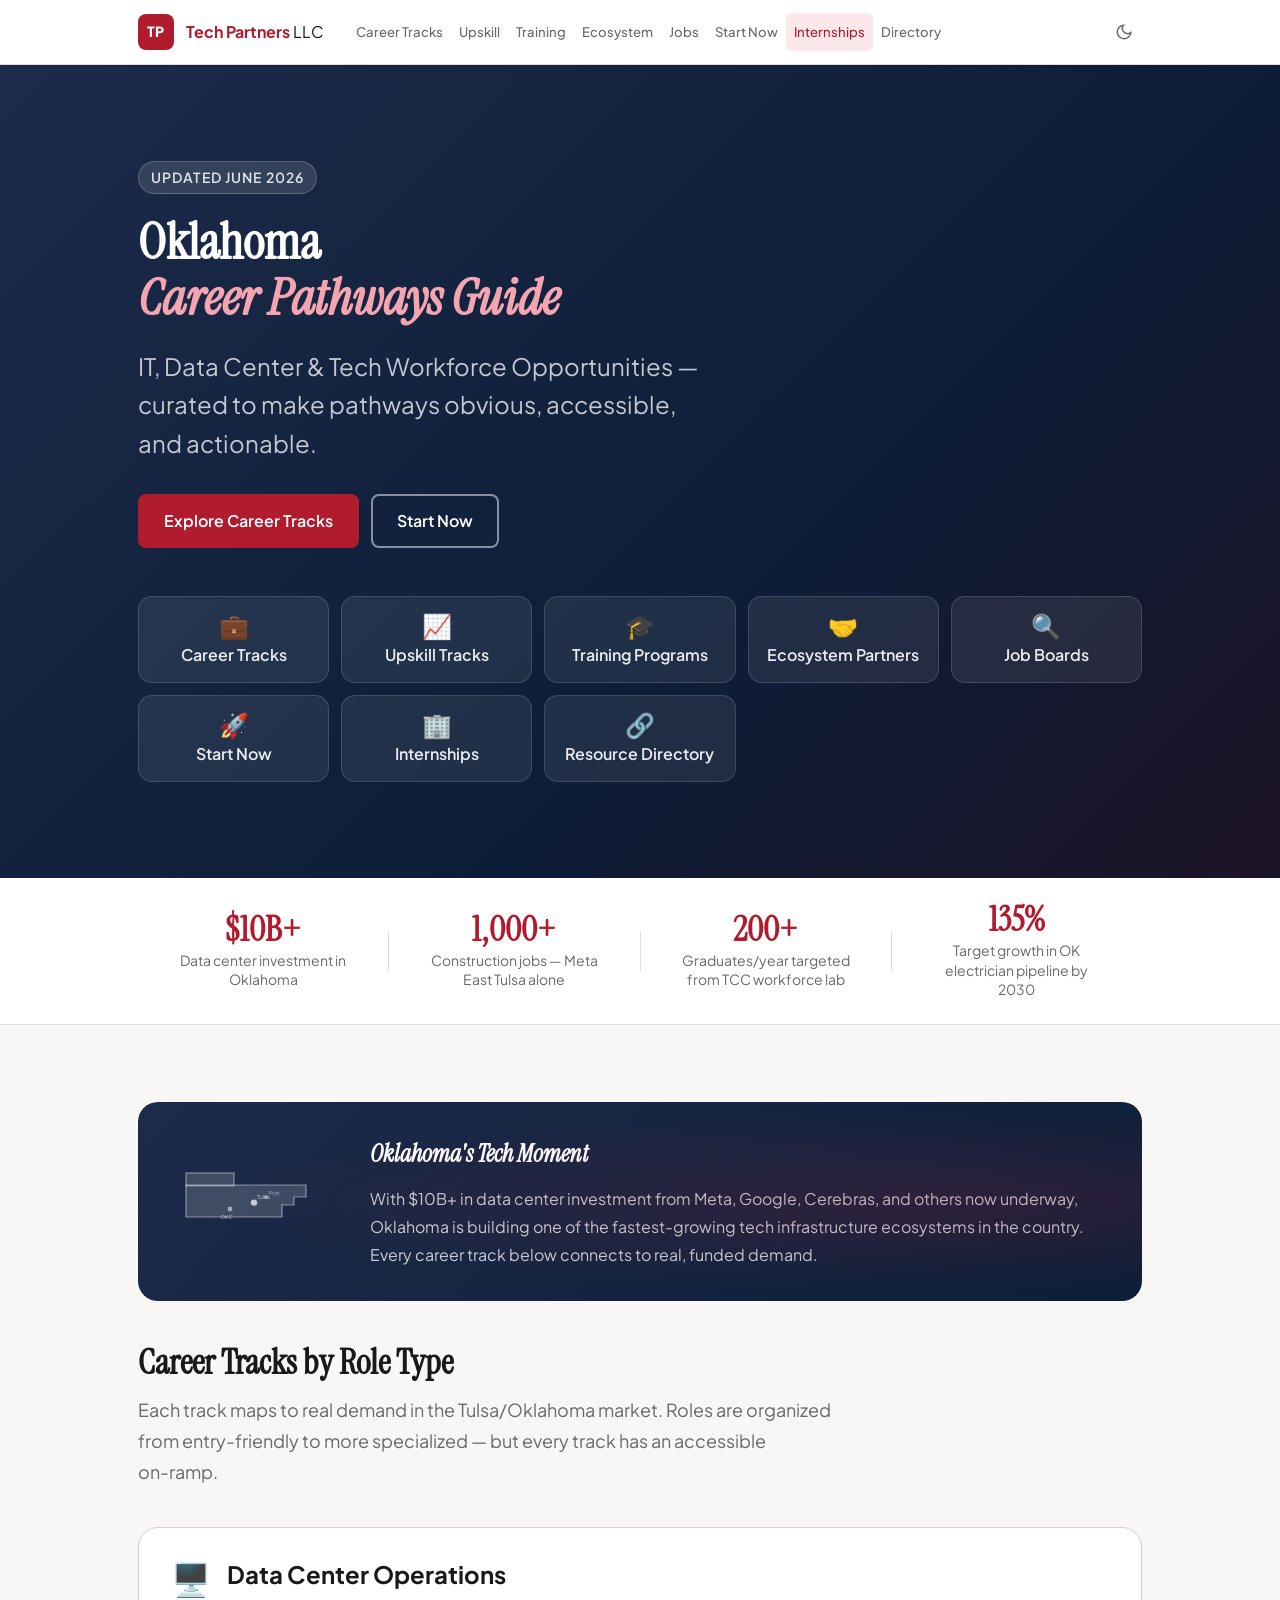
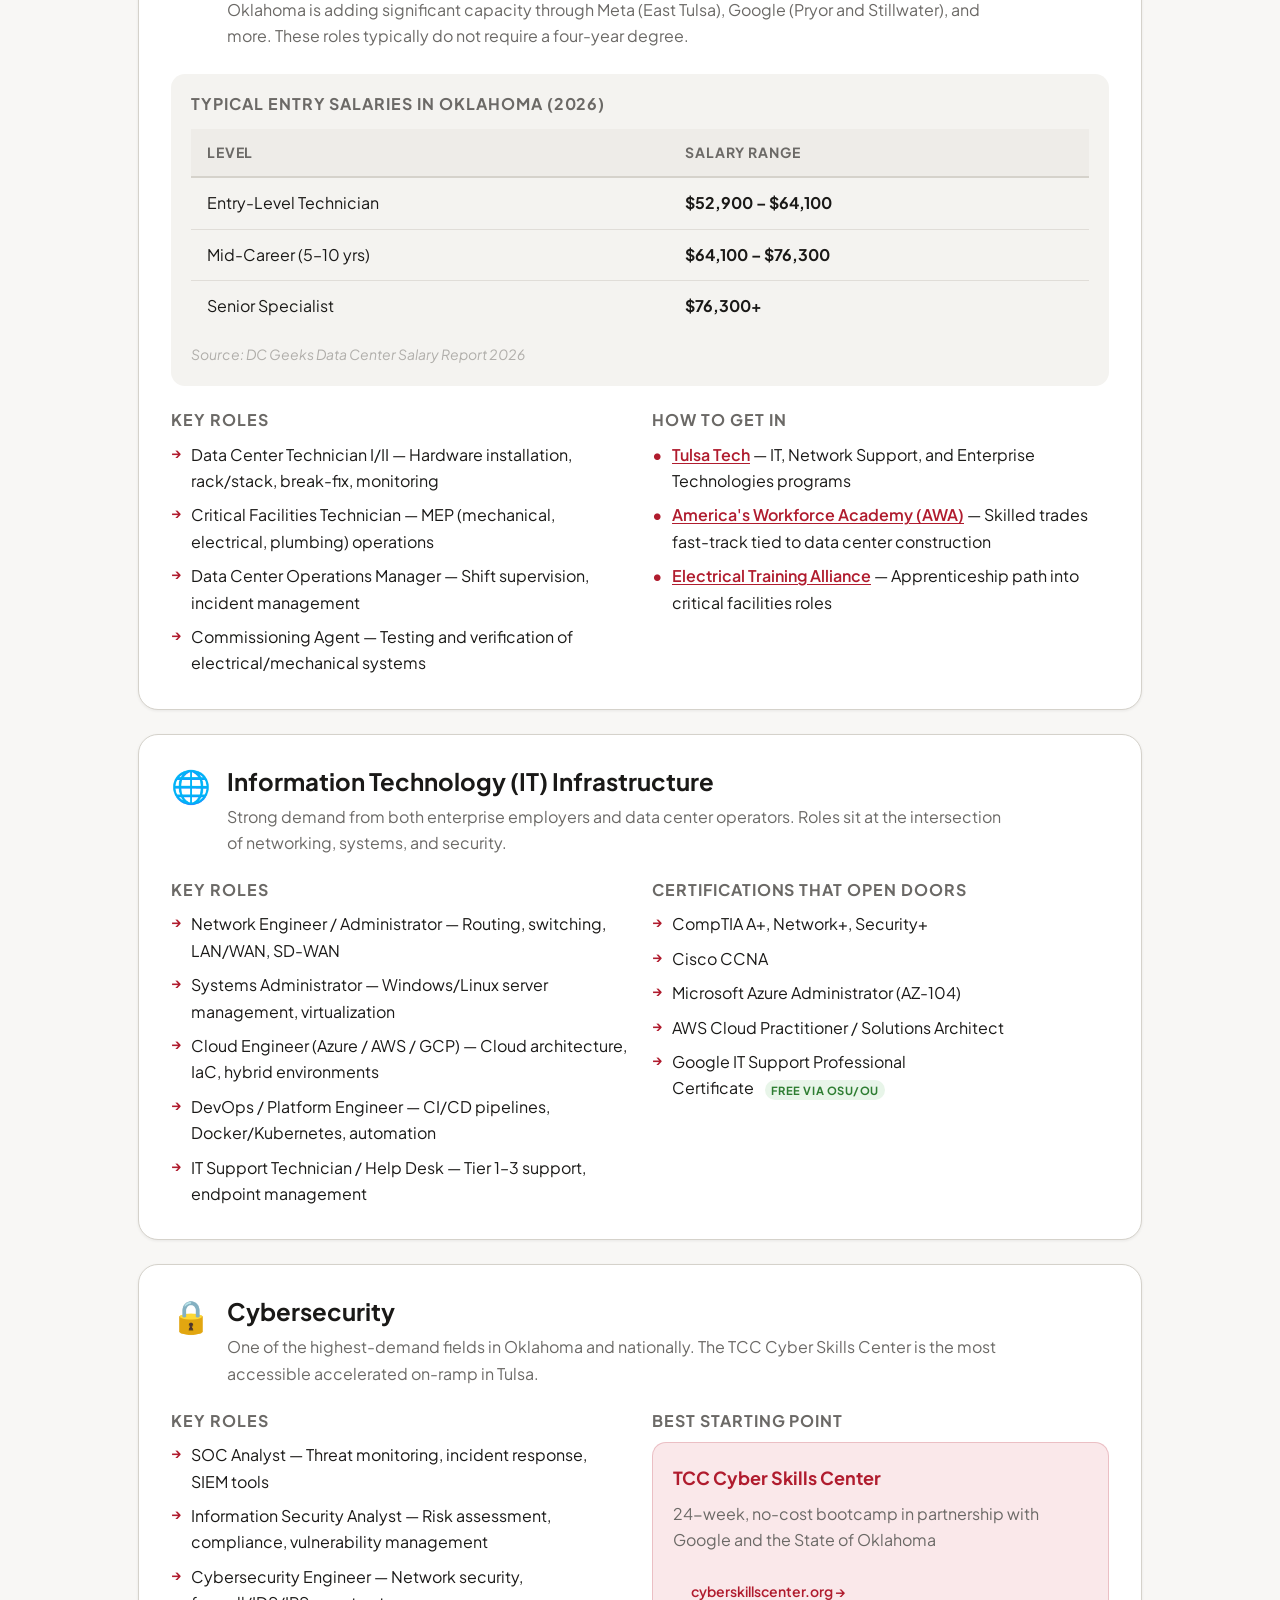
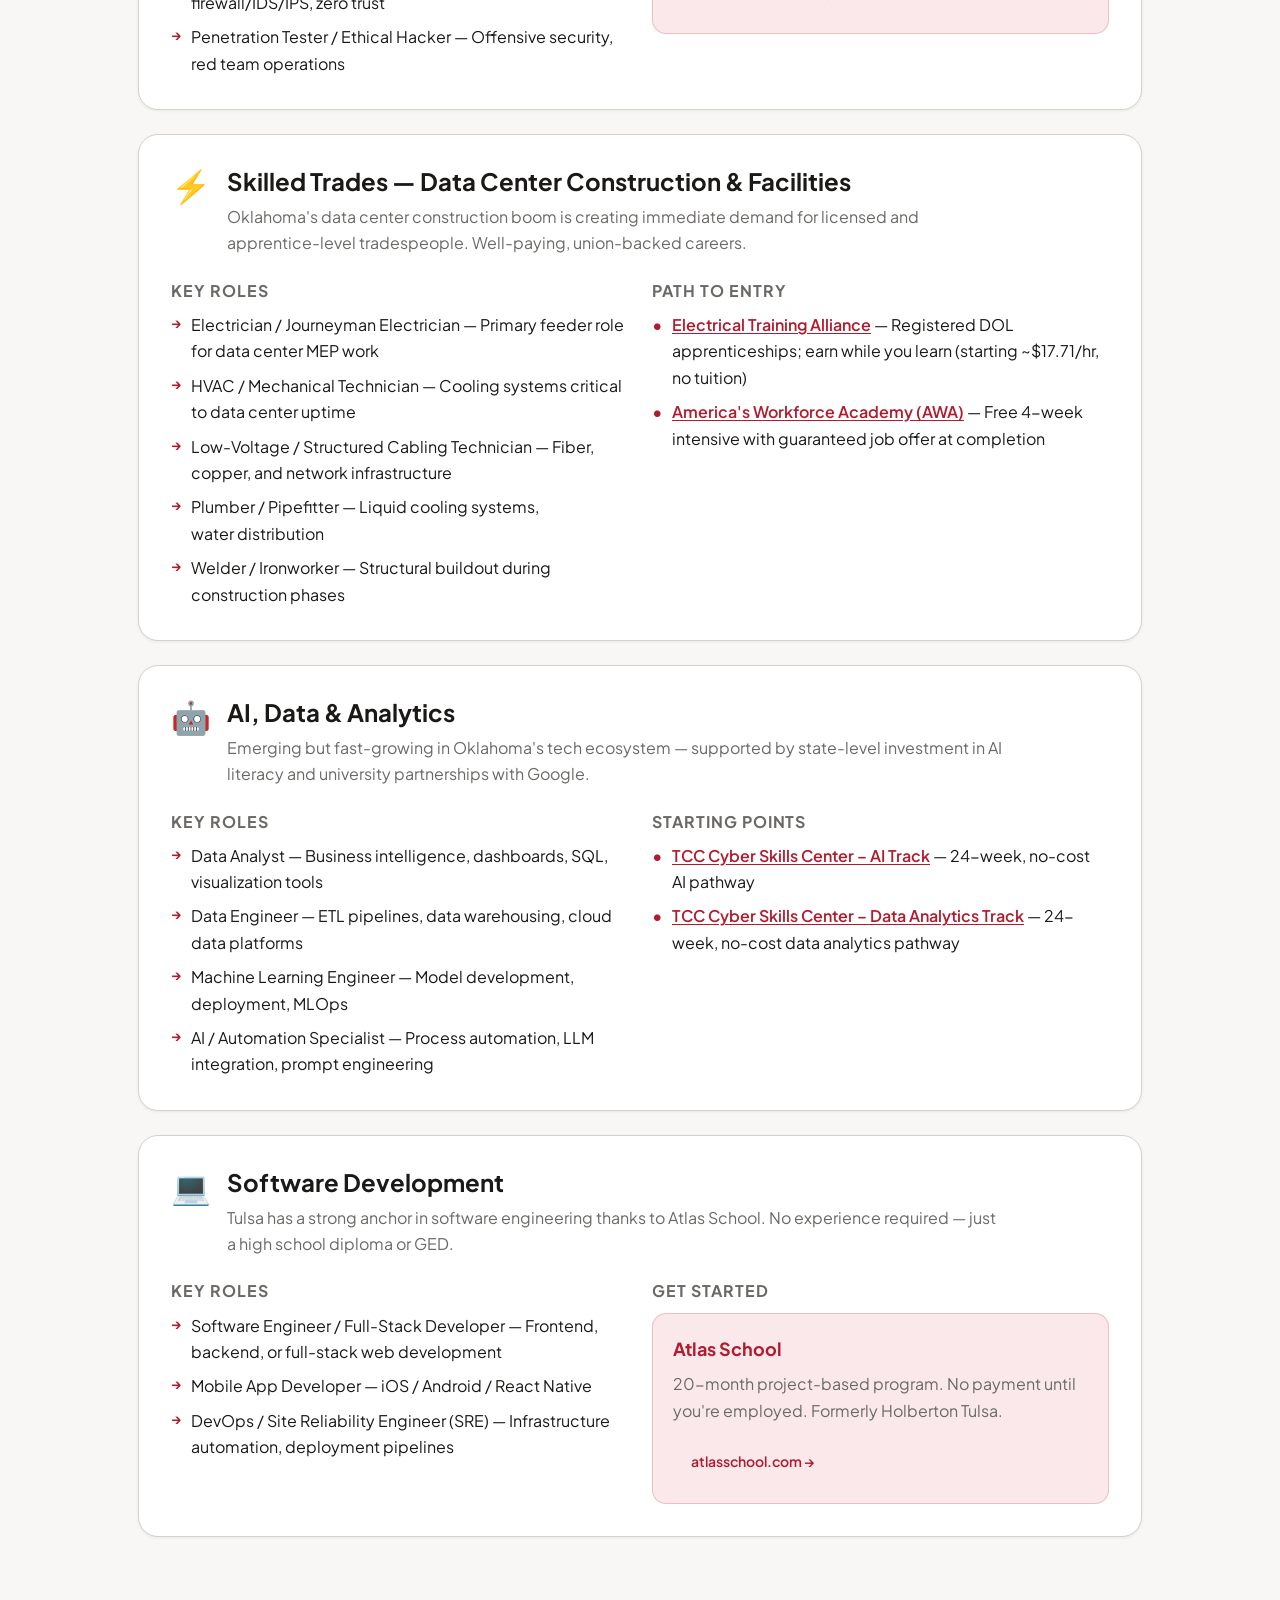
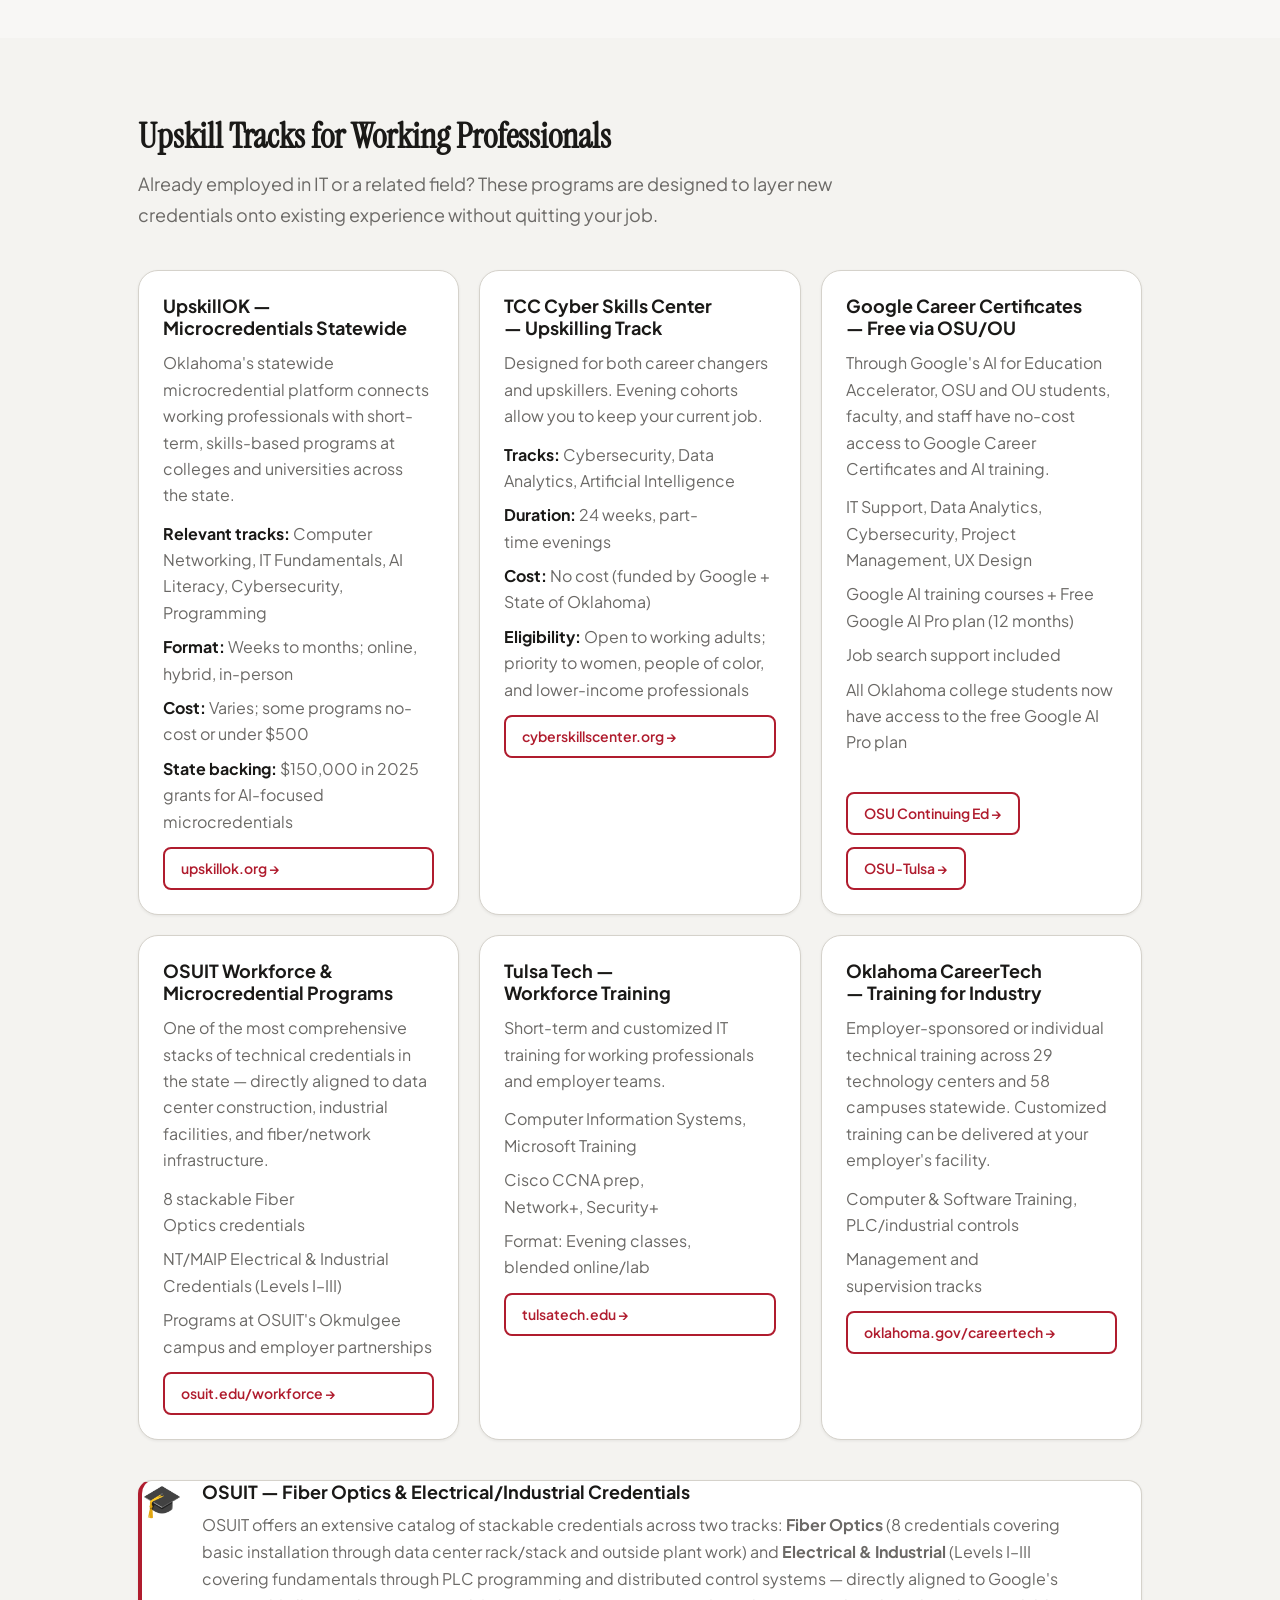
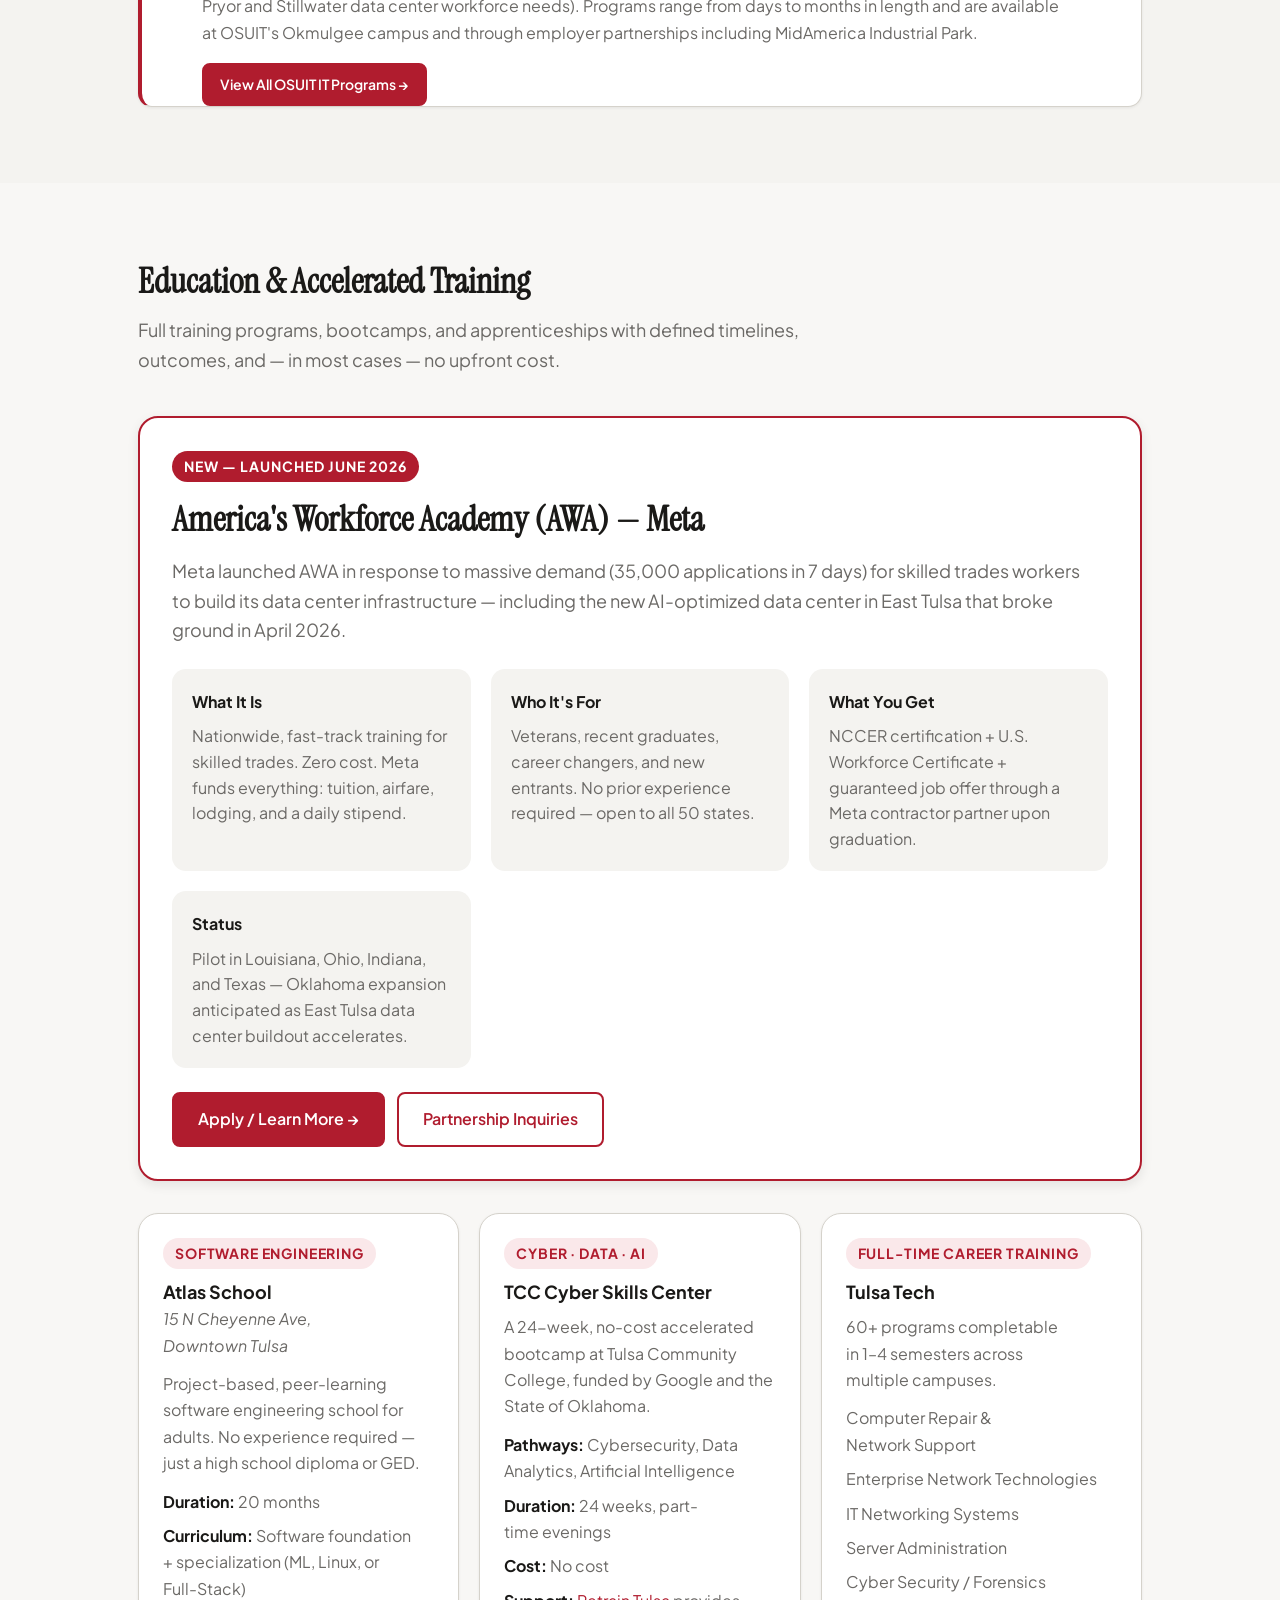
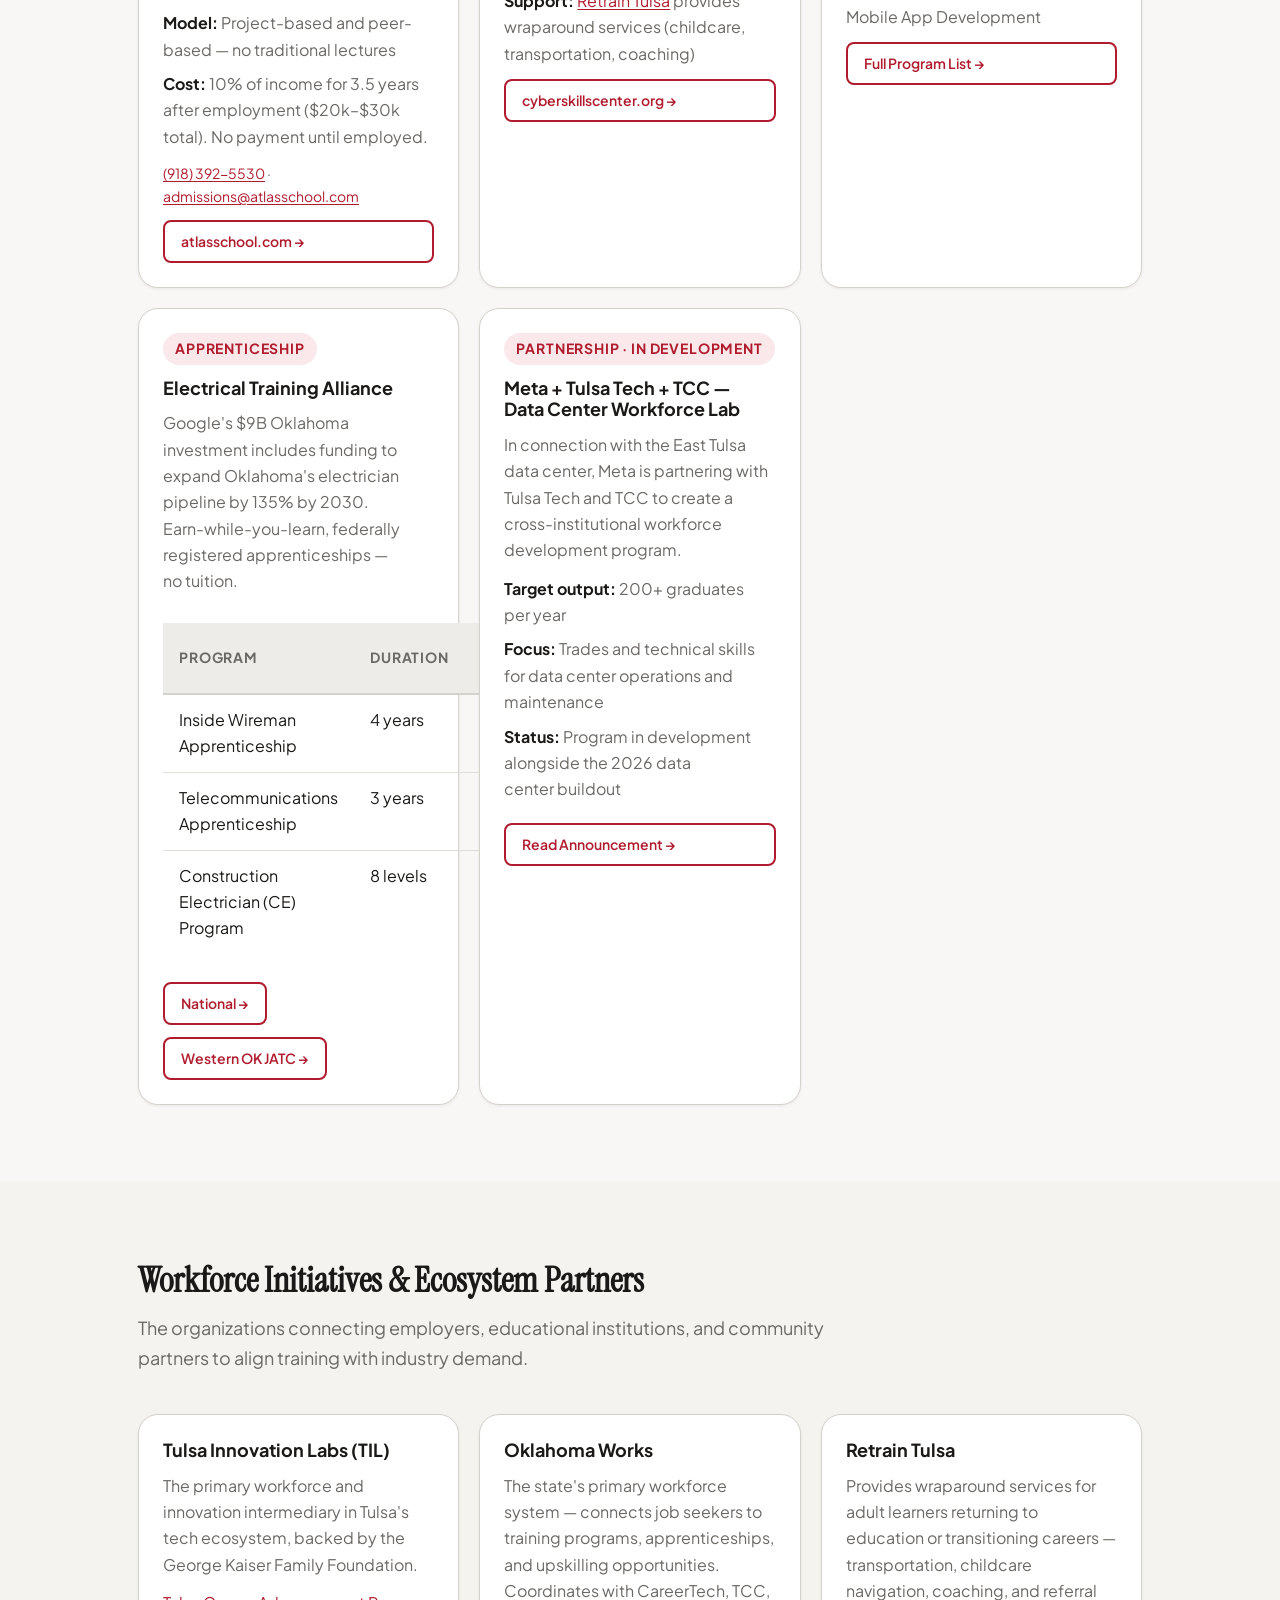
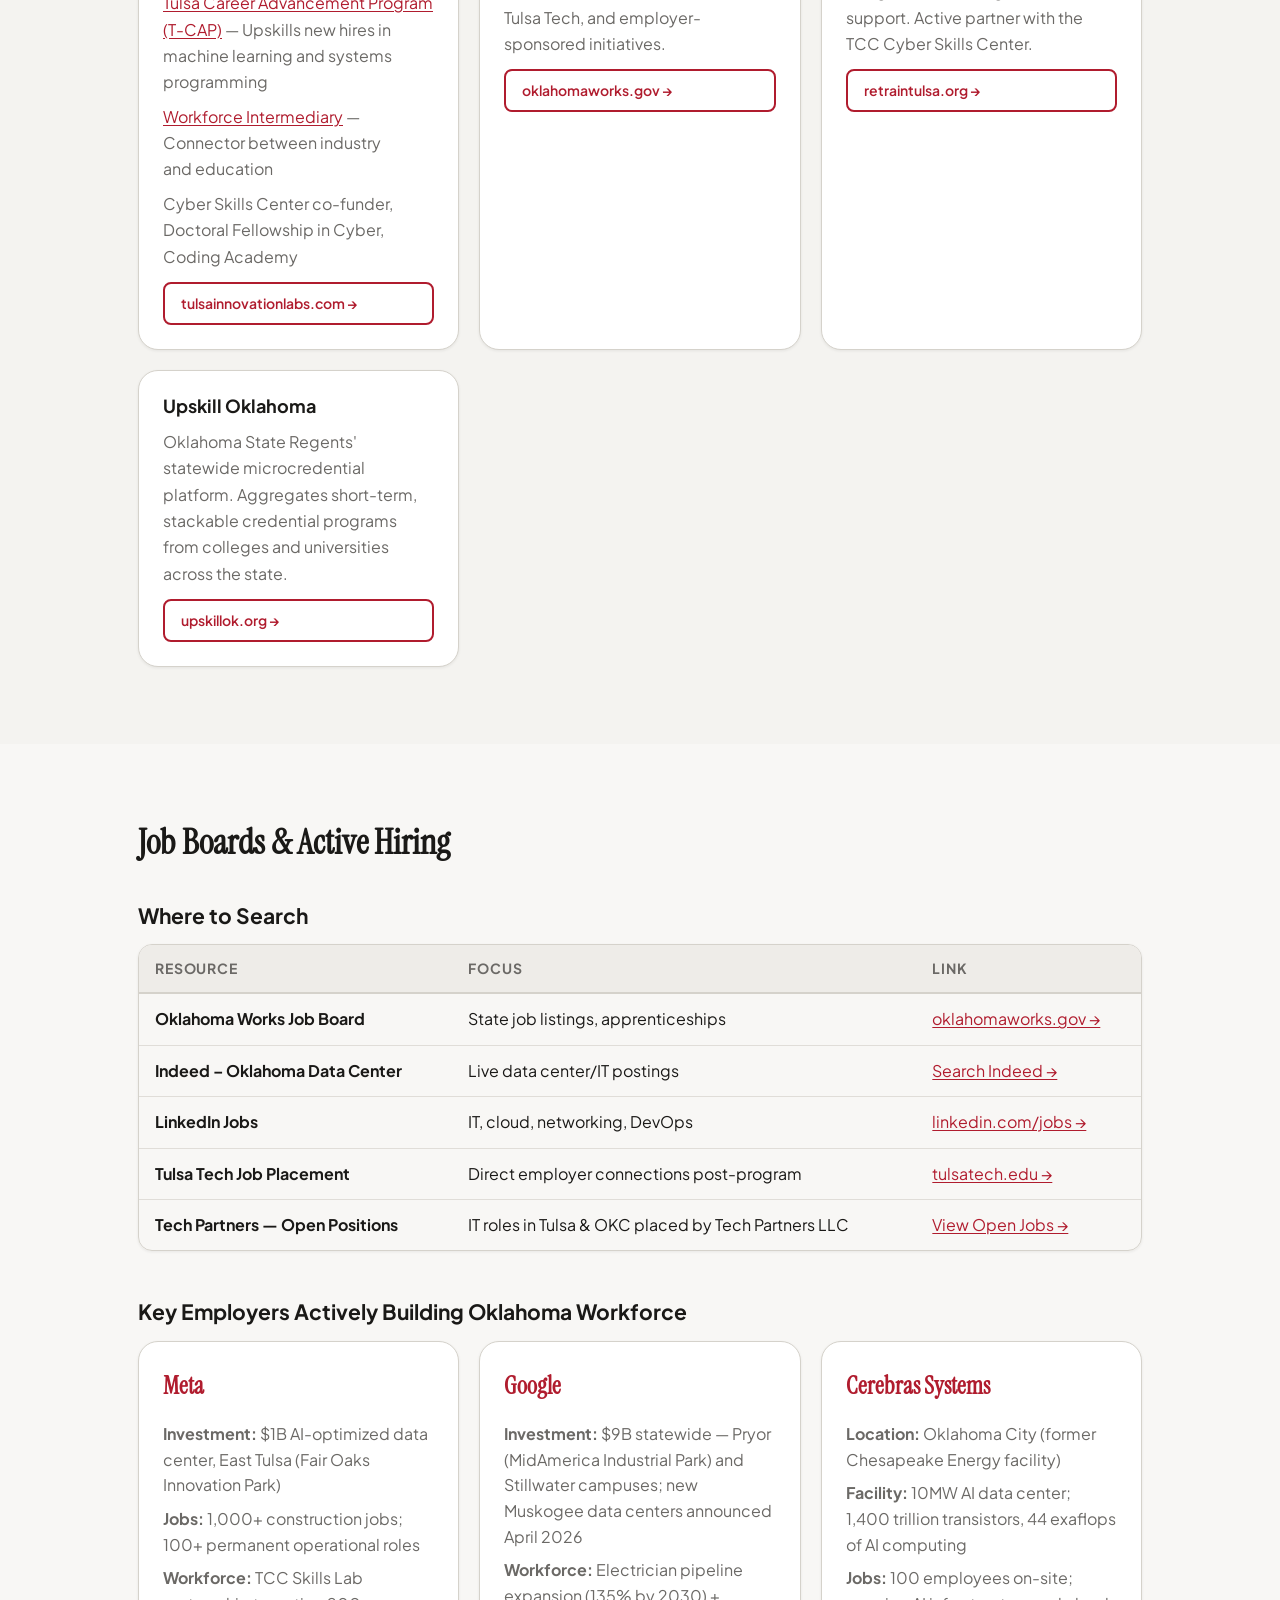
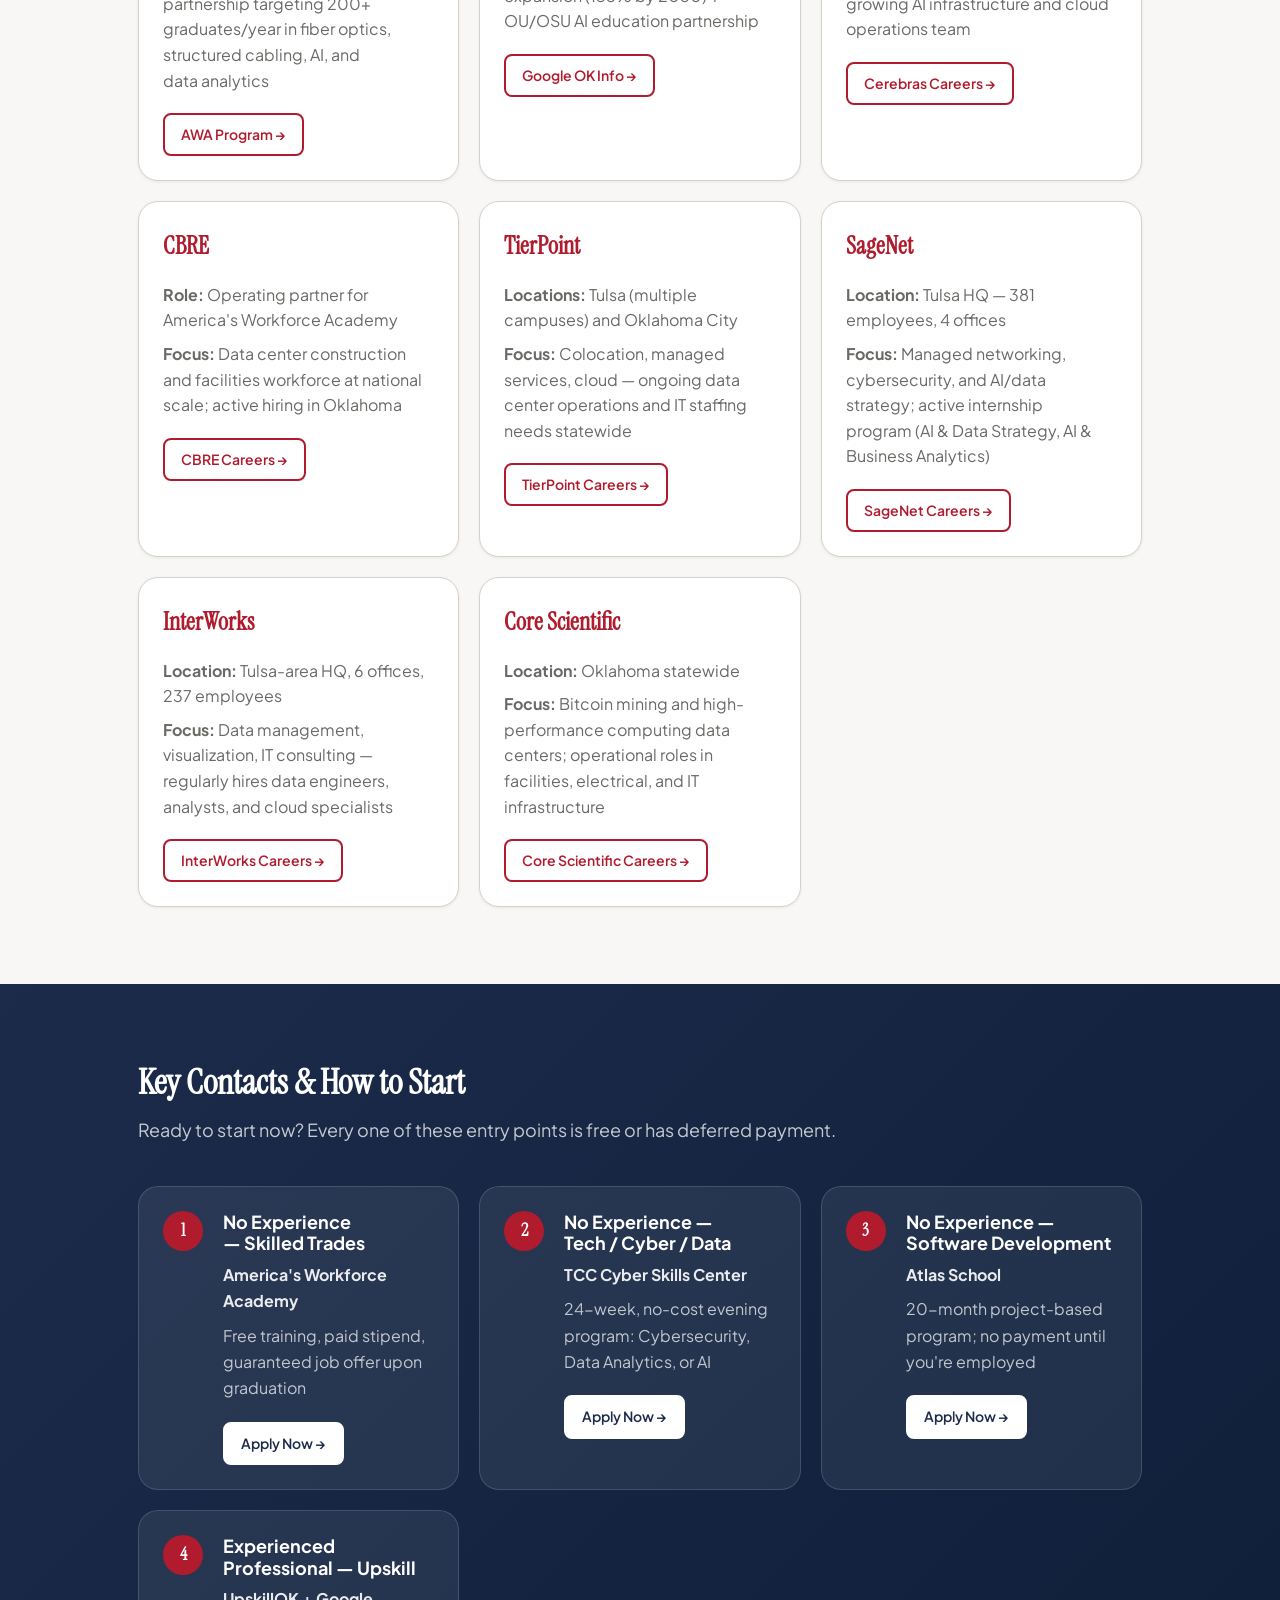
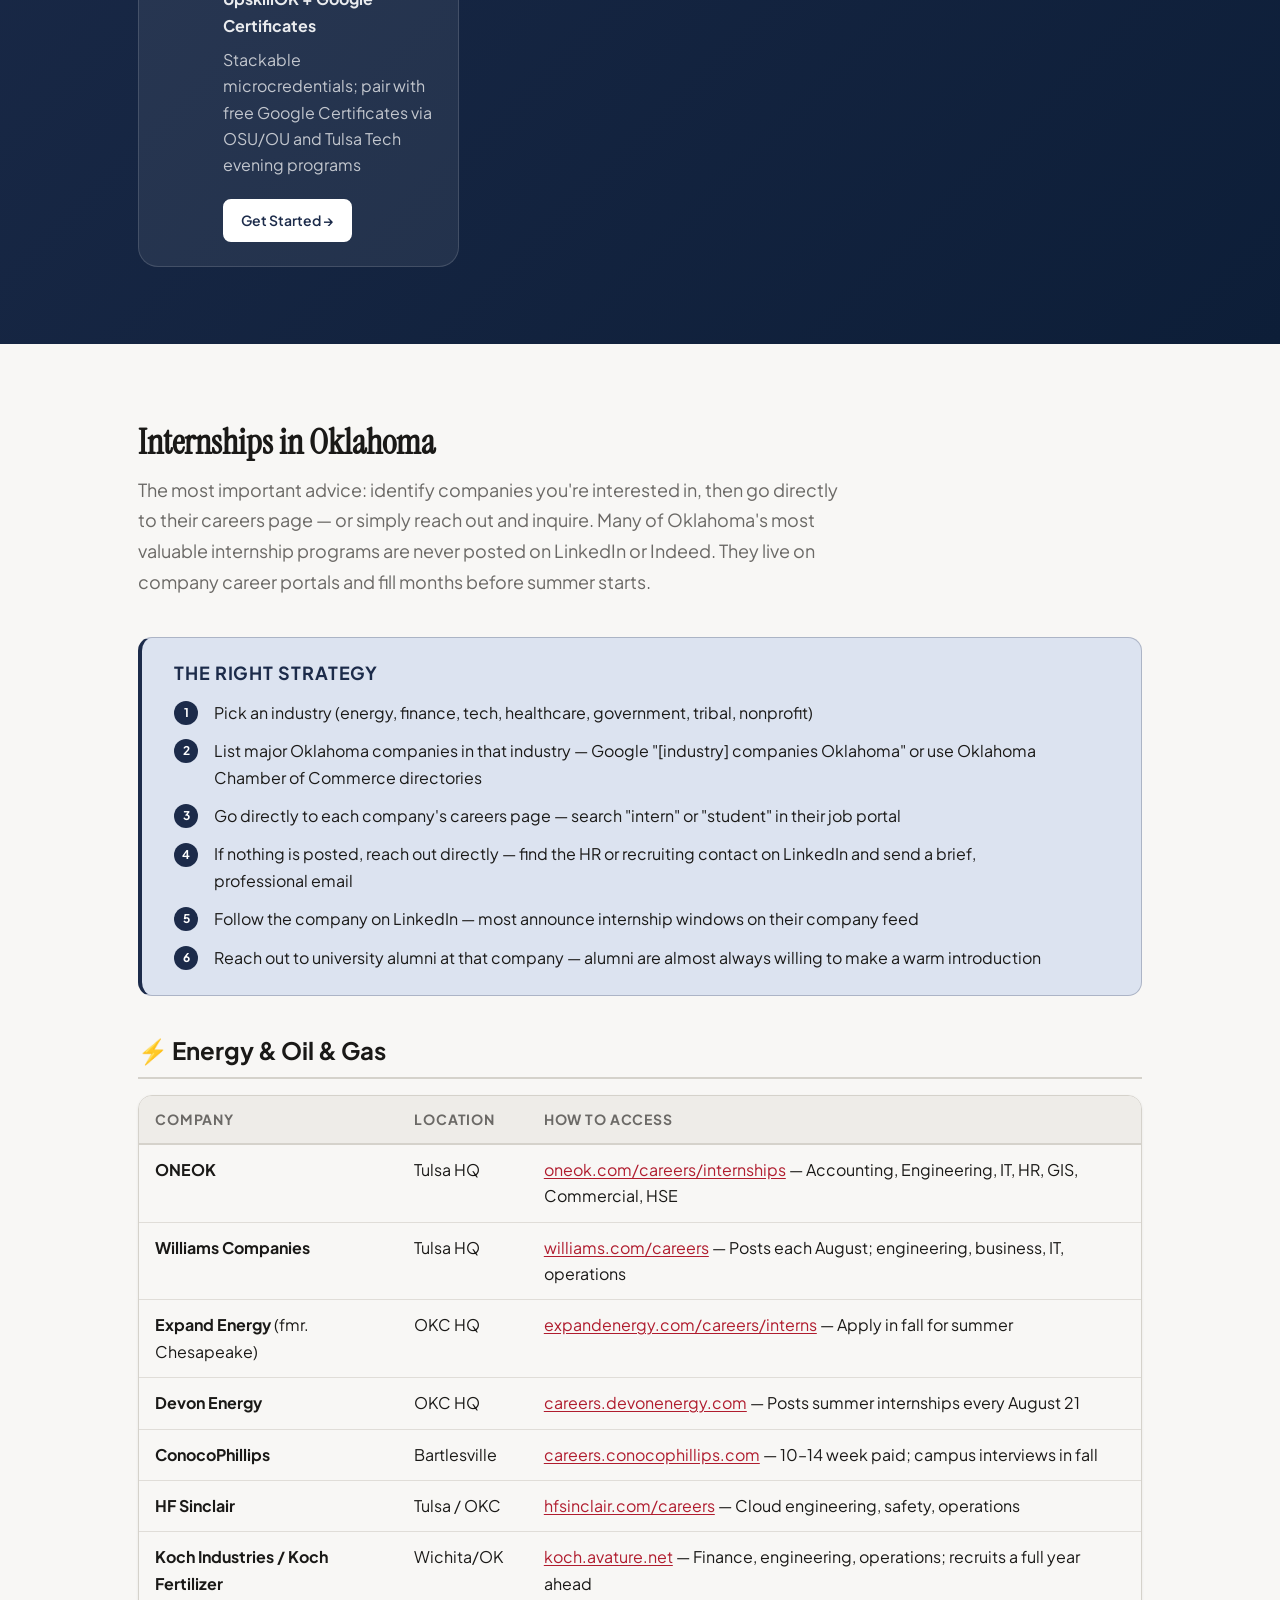
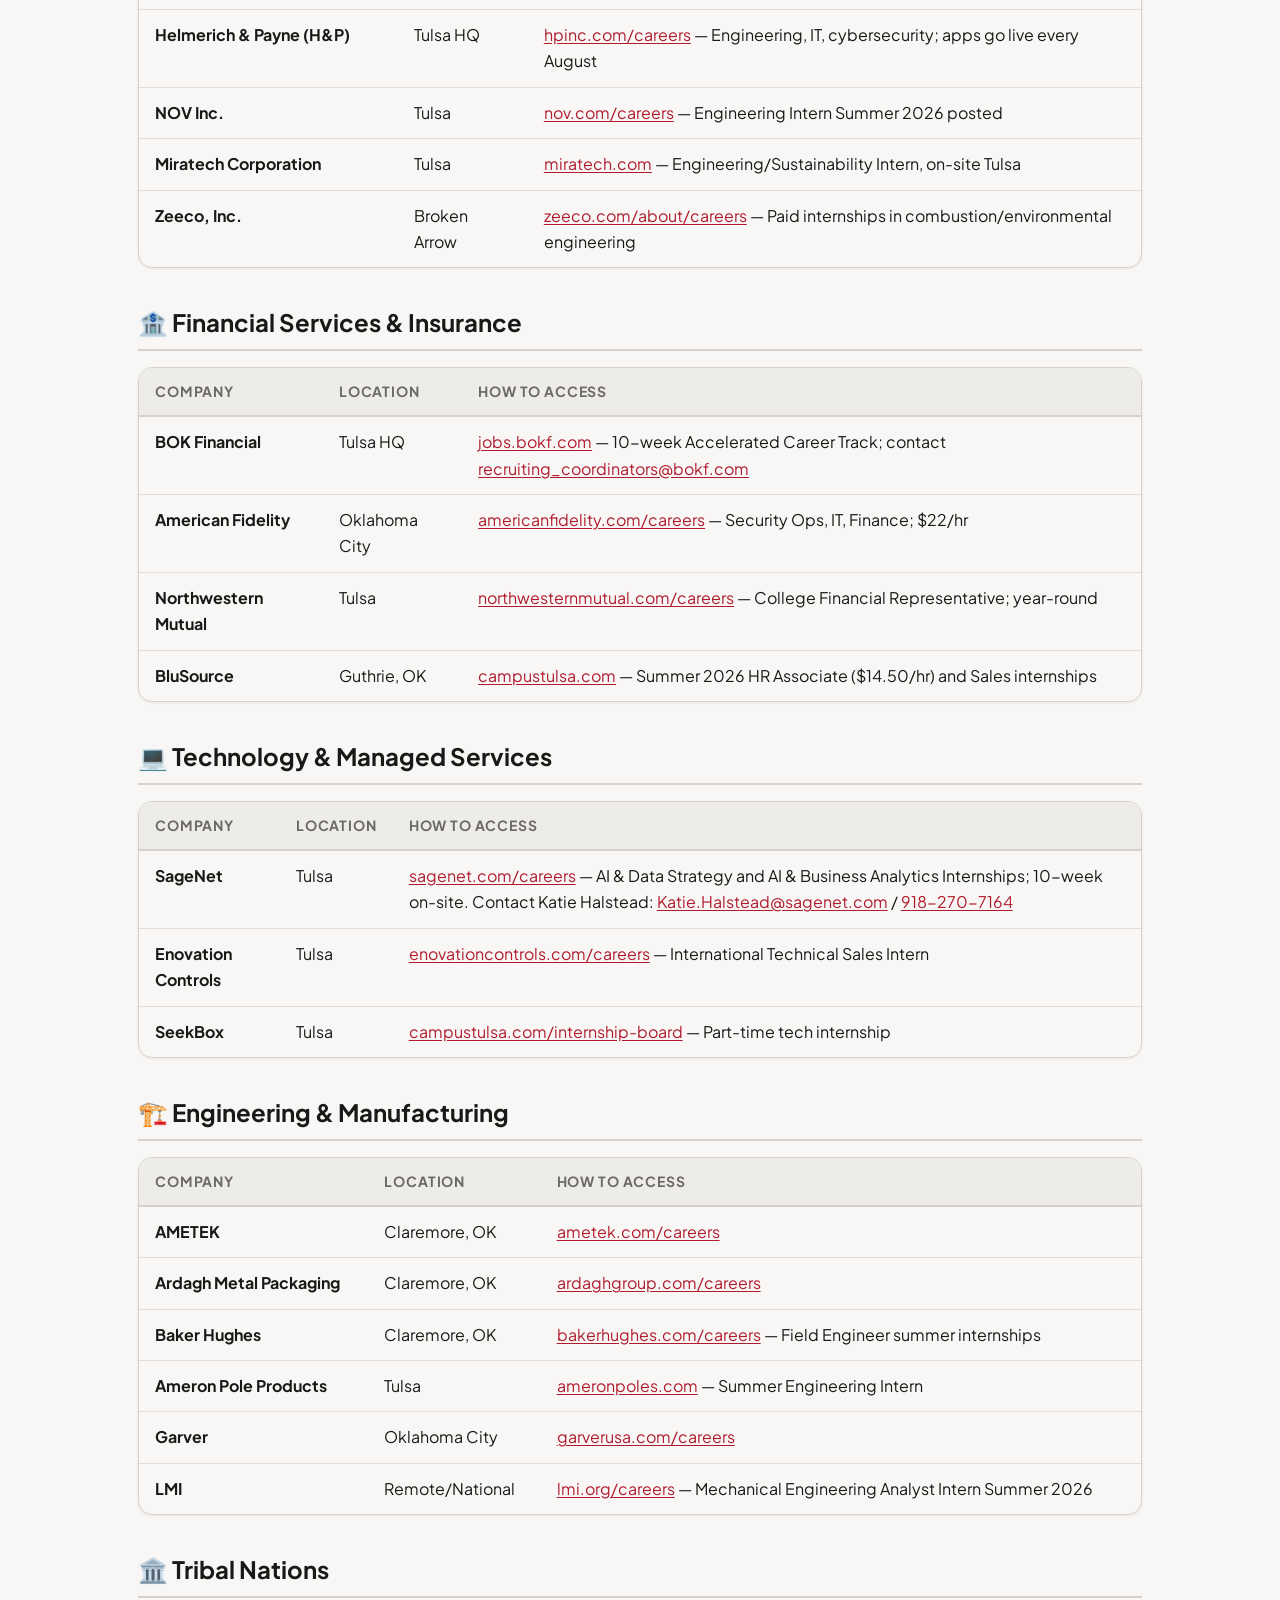
==== index.html @ ffad4d0e "Add files via upload" ====
<!DOCTYPE html>
<html lang="en" data-theme="light">
<head>
  <meta charset="UTF-8" />
  <meta name="viewport" content="width=device-width, initial-scale=1.0" />
  <title>Oklahoma Career Pathways Guide | Tech Partners LLC</title>
  <meta name="description" content="IT, Data Center & Tech Workforce Opportunities in Oklahoma — curated by Tech Partners LLC." />
  <link rel="preconnect" href="https://fonts.googleapis.com" />
  <link rel="preconnect" href="https://fonts.gstatic.com" crossorigin />
  <link href="https://fonts.googleapis.com/css2?family=Plus+Jakarta+Sans:wght@300..800&family=Instrument+Serif:ital@0;1&display=swap" rel="stylesheet" />
  <link rel="stylesheet" href="style.css" />
</head>
<body>

  <!-- STICKY NAV -->
  <header class="site-header" id="top">
    <div class="header-inner">
      <a href="#top" class="header-logo" aria-label="Tech Partners LLC — top of page">
        <span class="logo-mark" aria-hidden="true">TP</span>
        <span class="logo-text"><strong>Tech Partners</strong> LLC</span>
      </a>
      <nav class="header-nav" aria-label="Page sections">
        <a href="#career-tracks">Career Tracks</a>
        <a href="#upskill">Upskill</a>
        <a href="#training">Training</a>
        <a href="#ecosystem">Ecosystem</a>
        <a href="#jobs">Jobs</a>
        <a href="#start-now">Start Now</a>
        <a href="#internships">Internships</a>
        <a href="#resources">Directory</a>
      </nav>
      <div class="header-actions">
        <button data-theme-toggle aria-label="Toggle dark mode" class="theme-toggle">
          <svg width="18" height="18" viewBox="0 0 24 24" fill="none" stroke="currentColor" stroke-width="2"><path d="M21 12.79A9 9 0 1 1 11.21 3 7 7 0 0 0 21 12.79z"/></svg>
        </button>
        <button class="nav-toggle" aria-label="Open menu" aria-expanded="false" aria-controls="mobile-nav">
          <svg width="22" height="22" viewBox="0 0 24 24" fill="none" stroke="currentColor" stroke-width="2"><line x1="3" y1="6" x2="21" y2="6"/><line x1="3" y1="12" x2="21" y2="12"/><line x1="3" y1="18" x2="21" y2="18"/></svg>
        </button>
      </div>
    </div>
    <nav class="mobile-nav" id="mobile-nav" hidden aria-label="Mobile navigation">
      <a href="#career-tracks" class="mobile-link">Career Tracks</a>
      <a href="#upskill" class="mobile-link">Upskill</a>
      <a href="#training" class="mobile-link">Training</a>
      <a href="#ecosystem" class="mobile-link">Ecosystem</a>
      <a href="#jobs" class="mobile-link">Jobs &amp; Employers</a>
      <a href="#start-now" class="mobile-link">Start Now</a>
      <a href="#internships" class="mobile-link">Internships</a>
      <a href="#resources" class="mobile-link">Resources</a>
    </nav>
  </header>

  <!-- HERO -->
  <section class="hero">
    <div class="hero-inner">
      <div class="hero-badge">Updated June 2026</div>
      <h1 class="hero-title">Oklahoma<br><em>Career Pathways Guide</em></h1>
      <p class="hero-sub">IT, Data Center &amp; Tech Workforce Opportunities — curated to make pathways obvious, accessible, and actionable.</p>
      <div class="hero-cta-row">
        <a href="#career-tracks" class="btn btn-primary">Explore Career Tracks</a>
        <a href="#start-now" class="btn btn-outline">Start Now</a>
      </div>
    </div>
    <div class="hero-nav-grid">
      <a href="#career-tracks" class="quick-link">
        <span class="ql-icon">💼</span>
        <span class="ql-label">Career Tracks</span>
      </a>
      <a href="#upskill" class="quick-link">
        <span class="ql-icon">📈</span>
        <span class="ql-label">Upskill Tracks</span>
      </a>
      <a href="#training" class="quick-link">
        <span class="ql-icon">🎓</span>
        <span class="ql-label">Training Programs</span>
      </a>
      <a href="#ecosystem" class="quick-link">
        <span class="ql-icon">🤝</span>
        <span class="ql-label">Ecosystem Partners</span>
      </a>
      <a href="#jobs" class="quick-link">
        <span class="ql-icon">🔍</span>
        <span class="ql-label">Job Boards</span>
      </a>
      <a href="#start-now" class="quick-link">
        <span class="ql-icon">🚀</span>
        <span class="ql-label">Start Now</span>
      </a>
      <a href="#internships" class="quick-link">
        <span class="ql-icon">🏢</span>
        <span class="ql-label">Internships</span>
      </a>
      <a href="#resources" class="quick-link">
        <span class="ql-icon">🔗</span>
        <span class="ql-label">Resource Directory</span>
      </a>
    </div>
  </section>


  <!-- STAT STRIP -->
  <div class="stat-strip">
    <div class="stat-strip-inner">
      <div class="stat-item">
        <span class="stat-num">$10B+</span>
        <span class="stat-label">Data center investment in Oklahoma</span>
      </div>
      <div class="stat-div" aria-hidden="true"></div>
      <div class="stat-item">
        <span class="stat-num">1,000+</span>
        <span class="stat-label">Construction jobs — Meta East Tulsa alone</span>
      </div>
      <div class="stat-div" aria-hidden="true"></div>
      <div class="stat-item">
        <span class="stat-num">200+</span>
        <span class="stat-label">Graduates/year targeted from TCC workforce lab</span>
      </div>
      <div class="stat-div" aria-hidden="true"></div>
      <div class="stat-item">
        <span class="stat-num">135%</span>
        <span class="stat-label">Target growth in OK electrician pipeline by 2030</span>
      </div>
    </div>
  </div>

  <main>

    <!-- ───── CAREER TRACKS ───── -->
    <section id="career-tracks" class="section">
      <div class="container">
        <!-- Oklahoma momentum banner -->
        <div class="ok-momentum">
          <div class="ok-momentum-map" aria-hidden="true">
            <svg viewBox="0 0 200 100" fill="none" xmlns="http://www.w3.org/2000/svg" aria-hidden="true">
              <!-- Simplified Oklahoma silhouette shape -->
              <path d="M10 30 L10 70 L130 70 L130 55 L145 55 L145 45 L160 45 L160 30 Z" fill="currentColor" opacity="0.18"/>
              <path d="M10 30 L10 70 L130 70 L130 55 L145 55 L145 45 L160 45 L160 30 Z" stroke="currentColor" stroke-width="1.5" opacity="0.5" fill="none"/>
              <!-- Panhandle -->
              <rect x="10" y="15" width="60" height="16" fill="currentColor" opacity="0.18"/>
              <rect x="10" y="15" width="60" height="16" stroke="currentColor" stroke-width="1.5" opacity="0.5" fill="none"/>
              <!-- City dots -->
              <circle cx="95" cy="52" r="4" fill="currentColor" opacity="0.8"/>
              <text x="98" y="48" font-size="7" fill="currentColor" opacity="0.7" font-family="sans-serif">Tulsa</text>
              <circle cx="65" cy="60" r="3" fill="currentColor" opacity="0.6"/>
              <text x="53" y="72" font-size="7" fill="currentColor" opacity="0.7" font-family="sans-serif">OKC</text>
              <circle cx="110" cy="45" r="2.5" fill="currentColor" opacity="0.5"/>
              <text x="113" y="43" font-size="6" fill="currentColor" opacity="0.6" font-family="sans-serif">Pryor</text>
            </svg>
          </div>
          <div class="ok-momentum-text">
            <strong>Oklahoma's Tech Moment</strong>
            <p>With $10B+ in data center investment from Meta, Google, Cerebras, and others now underway, Oklahoma is building one of the fastest-growing tech infrastructure ecosystems in the country. Every career track below connects to real, funded demand.</p>
          </div>
        </div>
        <div class="section-header">
          <h2>Career Tracks by Role Type</h2>
          <p class="section-intro">Each track maps to real demand in the Tulsa/Oklahoma market. Roles are organized from entry-friendly to more specialized — but every track has an accessible on-ramp.</p>
        </div>

        <!-- Data Center Operations -->
        <div class="track-card" id="track-datacenter">
          <div class="track-header">
            <div class="track-icon" aria-hidden="true">🖥️</div>
            <div>
              <h3>Data Center Operations</h3>
              <p class="track-desc">Oklahoma is adding significant capacity through Meta (East Tulsa), Google (Pryor and Stillwater), and more. These roles typically do not require a four-year degree.</p>
            </div>
          </div>

          <div class="salary-table-wrap">
            <h4>Typical Entry Salaries in Oklahoma (2026)</h4>
            <table class="data-table">
              <thead><tr><th>Level</th><th>Salary Range</th></tr></thead>
              <tbody>
                <tr><td>Entry-Level Technician</td><td><strong>$52,900 – $64,100</strong></td></tr>
                <tr><td>Mid-Career (5–10 yrs)</td><td><strong>$64,100 – $76,300</strong></td></tr>
                <tr><td>Senior Specialist</td><td><strong>$76,300+</strong></td></tr>
              </tbody>
            </table>
            <p class="source-note">Source: DC Geeks Data Center Salary Report 2026</p>
          </div>

          <div class="two-col">
            <div>
              <h4>Key Roles</h4>
              <ul class="role-list">
                <li>Data Center Technician I/II — Hardware installation, rack/stack, break-fix, monitoring</li>
                <li>Critical Facilities Technician — MEP (mechanical, electrical, plumbing) operations</li>
                <li>Data Center Operations Manager — Shift supervision, incident management</li>
                <li>Commissioning Agent — Testing and verification of electrical/mechanical systems</li>
              </ul>
            </div>
            <div>
              <h4>How to Get In</h4>
              <ul class="resource-list">
                <li><a href="https://tulsatech.edu" target="_blank" rel="noopener">Tulsa Tech</a> — IT, Network Support, and Enterprise Technologies programs</li>
                <li><a href="https://meta.com/actions/americas-workforce-academy" target="_blank" rel="noopener">America's Workforce Academy (AWA)</a> — Skilled trades fast-track tied to data center construction</li>
                <li><a href="https://electricaltrainingalliance.org" target="_blank" rel="noopener">Electrical Training Alliance</a> — Apprenticeship path into critical facilities roles</li>
              </ul>
            </div>
          </div>
        </div>

        <!-- IT Infrastructure -->
        <div class="track-card" id="track-it">
          <div class="track-header">
            <div class="track-icon" aria-hidden="true">🌐</div>
            <div>
              <h3>Information Technology (IT) Infrastructure</h3>
              <p class="track-desc">Strong demand from both enterprise employers and data center operators. Roles sit at the intersection of networking, systems, and security.</p>
            </div>
          </div>
          <div class="two-col">
            <div>
              <h4>Key Roles</h4>
              <ul class="role-list">
                <li>Network Engineer / Administrator — Routing, switching, LAN/WAN, SD-WAN</li>
                <li>Systems Administrator — Windows/Linux server management, virtualization</li>
                <li>Cloud Engineer (Azure / AWS / GCP) — Cloud architecture, IaC, hybrid environments</li>
                <li>DevOps / Platform Engineer — CI/CD pipelines, Docker/Kubernetes, automation</li>
                <li>IT Support Technician / Help Desk — Tier 1–3 support, endpoint management</li>
              </ul>
            </div>
            <div>
              <h4>Certifications That Open Doors</h4>
              <ul class="cert-list">
                <li>CompTIA A+, Network+, Security+</li>
                <li>Cisco CCNA</li>
                <li>Microsoft Azure Administrator (AZ-104)</li>
                <li>AWS Cloud Practitioner / Solutions Architect</li>
                <li>Google IT Support Professional Certificate <span class="badge">Free via OSU/OU</span></li>
              </ul>
            </div>
          </div>
        </div>

        <!-- Cybersecurity -->
        <div class="track-card" id="track-cyber">
          <div class="track-header">
            <div class="track-icon" aria-hidden="true">🔒</div>
            <div>
              <h3>Cybersecurity</h3>
              <p class="track-desc">One of the highest-demand fields in Oklahoma and nationally. The TCC Cyber Skills Center is the most accessible accelerated on-ramp in Tulsa.</p>
            </div>
          </div>
          <div class="two-col">
            <div>
              <h4>Key Roles</h4>
              <ul class="role-list">
                <li>SOC Analyst — Threat monitoring, incident response, SIEM tools</li>
                <li>Information Security Analyst — Risk assessment, compliance, vulnerability management</li>
                <li>Cybersecurity Engineer — Network security, firewall/IDS/IPS, zero trust</li>
                <li>Penetration Tester / Ethical Hacker — Offensive security, red team operations</li>
              </ul>
            </div>
            <div>
              <h4>Best Starting Point</h4>
              <div class="highlight-card">
                <strong>TCC Cyber Skills Center</strong>
                <p>24-week, no-cost bootcamp in partnership with Google and the State of Oklahoma</p>
                <a href="https://cyberskillscenter.org" target="_blank" rel="noopener" class="btn btn-sm">cyberskillscenter.org →</a>
              </div>
            </div>
          </div>
        </div>

        <!-- Skilled Trades -->
        <div class="track-card" id="track-trades">
          <div class="track-header">
            <div class="track-icon" aria-hidden="true">⚡</div>
            <div>
              <h3>Skilled Trades — Data Center Construction &amp; Facilities</h3>
              <p class="track-desc">Oklahoma's data center construction boom is creating immediate demand for licensed and apprentice-level tradespeople. Well-paying, union-backed careers.</p>
            </div>
          </div>
          <div class="two-col">
            <div>
              <h4>Key Roles</h4>
              <ul class="role-list">
                <li>Electrician / Journeyman Electrician — Primary feeder role for data center MEP work</li>
                <li>HVAC / Mechanical Technician — Cooling systems critical to data center uptime</li>
                <li>Low-Voltage / Structured Cabling Technician — Fiber, copper, and network infrastructure</li>
                <li>Plumber / Pipefitter — Liquid cooling systems, water distribution</li>
                <li>Welder / Ironworker — Structural buildout during construction phases</li>
              </ul>
            </div>
            <div>
              <h4>Path to Entry</h4>
              <ul class="resource-list">
                <li><a href="https://electricaltrainingalliance.org" target="_blank" rel="noopener">Electrical Training Alliance</a> — Registered DOL apprenticeships; earn while you learn (starting ~$17.71/hr, no tuition)</li>
                <li><a href="https://meta.com/actions/americas-workforce-academy" target="_blank" rel="noopener">America's Workforce Academy (AWA)</a> — Free 4-week intensive with guaranteed job offer at completion</li>
              </ul>
            </div>
          </div>
        </div>

        <!-- AI, Data & Analytics -->
        <div class="track-card" id="track-ai">
          <div class="track-header">
            <div class="track-icon" aria-hidden="true">🤖</div>
            <div>
              <h3>AI, Data &amp; Analytics</h3>
              <p class="track-desc">Emerging but fast-growing in Oklahoma's tech ecosystem — supported by state-level investment in AI literacy and university partnerships with Google.</p>
            </div>
          </div>
          <div class="two-col">
            <div>
              <h4>Key Roles</h4>
              <ul class="role-list">
                <li>Data Analyst — Business intelligence, dashboards, SQL, visualization tools</li>
                <li>Data Engineer — ETL pipelines, data warehousing, cloud data platforms</li>
                <li>Machine Learning Engineer — Model development, deployment, MLOps</li>
                <li>AI / Automation Specialist — Process automation, LLM integration, prompt engineering</li>
              </ul>
            </div>
            <div>
              <h4>Starting Points</h4>
              <ul class="resource-list">
                <li><a href="https://cyberskillscenter.org" target="_blank" rel="noopener">TCC Cyber Skills Center – AI Track</a> — 24-week, no-cost AI pathway</li>
                <li><a href="https://cyberskillscenter.org" target="_blank" rel="noopener">TCC Cyber Skills Center – Data Analytics Track</a> — 24-week, no-cost data analytics pathway</li>
              </ul>
            </div>
          </div>
        </div>

        <!-- Software Development -->
        <div class="track-card" id="track-software">
          <div class="track-header">
            <div class="track-icon" aria-hidden="true">💻</div>
            <div>
              <h3>Software Development</h3>
              <p class="track-desc">Tulsa has a strong anchor in software engineering thanks to Atlas School. No experience required — just a high school diploma or GED.</p>
            </div>
          </div>
          <div class="two-col">
            <div>
              <h4>Key Roles</h4>
              <ul class="role-list">
                <li>Software Engineer / Full-Stack Developer — Frontend, backend, or full-stack web development</li>
                <li>Mobile App Developer — iOS / Android / React Native</li>
                <li>DevOps / Site Reliability Engineer (SRE) — Infrastructure automation, deployment pipelines</li>
              </ul>
            </div>
            <div>
              <h4>Get Started</h4>
              <div class="highlight-card">
                <strong>Atlas School</strong>
                <p>20-month project-based program. No payment until you're employed. Formerly Holberton Tulsa.</p>
                <a href="https://atlasschool.com" target="_blank" rel="noopener" class="btn btn-sm">atlasschool.com →</a>
              </div>
            </div>
          </div>
        </div>
      </div>
    </section>

    <!-- ───── UPSKILL TRACKS ───── -->
    <section id="upskill" class="section section-alt">
      <div class="container">
        <div class="section-header">
          <h2>Upskill Tracks for Working Professionals</h2>
          <p class="section-intro">Already employed in IT or a related field? These programs are designed to layer new credentials onto existing experience without quitting your job.</p>
        </div>

        <div class="card-grid">
          <div class="info-card">
            <h3>UpskillOK — Microcredentials Statewide</h3>
            <p>Oklahoma's statewide microcredential platform connects working professionals with short-term, skills-based programs at colleges and universities across the state.</p>
            <ul class="detail-list">
              <li><strong>Relevant tracks:</strong> Computer Networking, IT Fundamentals, AI Literacy, Cybersecurity, Programming</li>
              <li><strong>Format:</strong> Weeks to months; online, hybrid, in-person</li>
              <li><strong>Cost:</strong> Varies; some programs no-cost or under $500</li>
              <li><strong>State backing:</strong> $150,000 in 2025 grants for AI-focused microcredentials</li>
            </ul>
            <a href="https://upskillok.org" target="_blank" rel="noopener" class="btn btn-outline btn-sm">upskillok.org →</a>
          </div>

          <div class="info-card">
            <h3>TCC Cyber Skills Center — Upskilling Track</h3>
            <p>Designed for both career changers and upskillers. Evening cohorts allow you to keep your current job.</p>
            <ul class="detail-list">
              <li><strong>Tracks:</strong> Cybersecurity, Data Analytics, Artificial Intelligence</li>
              <li><strong>Duration:</strong> 24 weeks, part-time evenings</li>
              <li><strong>Cost:</strong> No cost (funded by Google + State of Oklahoma)</li>
              <li><strong>Eligibility:</strong> Open to working adults; priority to women, people of color, and lower-income professionals</li>
            </ul>
            <a href="https://cyberskillscenter.org" target="_blank" rel="noopener" class="btn btn-outline btn-sm">cyberskillscenter.org →</a>
          </div>

          <div class="info-card">
            <h3>Google Career Certificates — Free via OSU/OU</h3>
            <p>Through Google's AI for Education Accelerator, OSU and OU students, faculty, and staff have no-cost access to Google Career Certificates and AI training.</p>
            <ul class="detail-list">
              <li>IT Support, Data Analytics, Cybersecurity, Project Management, UX Design</li>
              <li>Google AI training courses + Free Google AI Pro plan (12 months)</li>
              <li>Job search support included</li>
              <li>All Oklahoma college students now have access to the free Google AI Pro plan</li>
            </ul>
            <div style="display:flex;gap:var(--space-3);flex-wrap:wrap;margin-top:auto"><a href="https://continuingeducation.okstate.edu/" target="_blank" rel="noopener" class="btn btn-outline btn-sm">OSU Continuing Ed →</a><a href="https://tulsa.okstate.edu/professional-studies" target="_blank" rel="noopener" class="btn btn-outline btn-sm">OSU-Tulsa →</a></div>
          </div>

          <div class="info-card">
            <h3>OSUIT Workforce &amp; Microcredential Programs</h3>
            <p>One of the most comprehensive stacks of technical credentials in the state — directly aligned to data center construction, industrial facilities, and fiber/network infrastructure.</p>
            <ul class="detail-list">
              <li>8 stackable Fiber Optics credentials</li>
              <li>NT/MAIP Electrical &amp; Industrial Credentials (Levels I–III)</li>
              <li>Programs at OSUIT's Okmulgee campus and employer partnerships</li>
            </ul>
            <a href="https://osuit.edu/workforce" target="_blank" rel="noopener" class="btn btn-outline btn-sm">osuit.edu/workforce →</a>
          </div>

          <div class="info-card">
            <h3>Tulsa Tech — Workforce Training</h3>
            <p>Short-term and customized IT training for working professionals and employer teams.</p>
            <ul class="detail-list">
              <li>Computer Information Systems, Microsoft Training</li>
              <li>Cisco CCNA prep, Network+, Security+</li>
              <li>Format: Evening classes, blended online/lab</li>
            </ul>
            <a href="https://tulsatech.edu/workforce-training-and-development" target="_blank" rel="noopener" class="btn btn-outline btn-sm">tulsatech.edu →</a>
          </div>

          <div class="info-card">
            <h3>Oklahoma CareerTech — Training for Industry</h3>
            <p>Employer-sponsored or individual technical training across 29 technology centers and 58 campuses statewide. Customized training can be delivered at your employer's facility.</p>
            <ul class="detail-list">
              <li>Computer &amp; Software Training, PLC/industrial controls</li>
              <li>Management and supervision tracks</li>
            </ul>
            <a href="https://oklahoma.gov/careertech" target="_blank" rel="noopener" class="btn btn-outline btn-sm">oklahoma.gov/careertech →</a>
          </div>
        </div>

        <!-- OSUIT Program Summary -->
        <div class="highlight-banner">
          <div class="highlight-banner-icon">🎓</div>
          <div class="highlight-banner-body">
            <h3>OSUIT — Fiber Optics &amp; Electrical/Industrial Credentials</h3>
            <p>OSUIT offers an extensive catalog of stackable credentials across two tracks: <strong>Fiber Optics</strong> (8 credentials covering basic installation through data center rack/stack and outside plant work) and <strong>Electrical &amp; Industrial</strong> (Levels I–III covering fundamentals through PLC programming and distributed control systems — directly aligned to Google's Pryor and Stillwater data center workforce needs). Programs range from days to months in length and are available at OSUIT's Okmulgee campus and through employer partnerships including MidAmerica Industrial Park.</p>
            <a href="https://osuit.edu/workforce" target="_blank" rel="noopener" class="btn btn-primary btn-sm" style="margin-top:var(--space-4)">View All OSUIT IT Programs →</a>
          </div>
        </div>
      </div>
    </section>

    <!-- ───── EDUCATION & TRAINING ───── -->
    <section id="training" class="section">
      <div class="container">
        <div class="section-header">
          <h2>Education &amp; Accelerated Training</h2>
          <p class="section-intro">Full training programs, bootcamps, and apprenticeships with defined timelines, outcomes, and — in most cases — no upfront cost.</p>
        </div>

        <div class="featured-program">
          <div class="featured-label">New — Launched June 2026</div>
          <h3>America's Workforce Academy (AWA) — Meta</h3>
          <p>Meta launched AWA in response to massive demand (35,000 applications in 7 days) for skilled trades workers to build its data center infrastructure — including the new AI-optimized data center in East Tulsa that broke ground in April 2026.</p>
          <div class="program-details-grid">
            <div class="pd-item">
              <strong>What It Is</strong>
              <p>Nationwide, fast-track training for skilled trades. Zero cost. Meta funds everything: tuition, airfare, lodging, and a daily stipend.</p>
            </div>
            <div class="pd-item">
              <strong>Who It's For</strong>
              <p>Veterans, recent graduates, career changers, and new entrants. No prior experience required — open to all 50 states.</p>
            </div>
            <div class="pd-item">
              <strong>What You Get</strong>
              <p>NCCER certification + U.S. Workforce Certificate + guaranteed job offer through a Meta contractor partner upon graduation.</p>
            </div>
            <div class="pd-item">
              <strong>Status</strong>
              <p>Pilot in Louisiana, Ohio, Indiana, and Texas — Oklahoma expansion anticipated as East Tulsa data center buildout accelerates.</p>
            </div>
          </div>
          <div class="featured-links">
            <a href="https://meta.com/actions/americas-workforce-academy" target="_blank" rel="noopener" class="btn btn-primary">Apply / Learn More →</a>
            <a href="mailto:awapartnerships@meta.com" class="btn btn-outline">Partnership Inquiries</a>
          </div>
        </div>

        <div class="card-grid">
          <div class="info-card">
            <div class="card-tag">Software Engineering</div>
            <h3>Atlas School</h3>
            <p class="card-location">15 N Cheyenne Ave, Downtown Tulsa</p>
            <p>Project-based, peer-learning software engineering school for adults. No experience required — just a high school diploma or GED.</p>
            <ul class="detail-list">
              <li><strong>Duration:</strong> 20 months</li>
              <li><strong>Curriculum:</strong> Software foundation + specialization (ML, Linux, or Full-Stack)</li>
              <li><strong>Model:</strong> Project-based and peer-based — no traditional lectures</li>
              <li><strong>Cost:</strong> 10% of income for 3.5 years after employment ($20k–$30k total). No payment until employed.</li>
            </ul>
            <div class="card-contact">
              <a href="tel:9183925530">(918) 392-5530</a> · <a href="mailto:admissions@atlasschool.com">admissions@atlasschool.com</a>
            </div>
            <a href="https://atlasschool.com" target="_blank" rel="noopener" class="btn btn-outline btn-sm">atlasschool.com →</a>
          </div>

          <div class="info-card">
            <div class="card-tag">Cyber · Data · AI</div>
            <h3>TCC Cyber Skills Center</h3>
            <p>A 24-week, no-cost accelerated bootcamp at Tulsa Community College, funded by Google and the State of Oklahoma.</p>
            <ul class="detail-list">
              <li><strong>Pathways:</strong> Cybersecurity, Data Analytics, Artificial Intelligence</li>
              <li><strong>Duration:</strong> 24 weeks, part-time evenings</li>
              <li><strong>Cost:</strong> No cost</li>
              <li><strong>Support:</strong> <a href="https://retraintulsa.org" target="_blank" rel="noopener">Retrain Tulsa</a> provides wraparound services (childcare, transportation, coaching)</li>
            </ul>
            <a href="https://cyberskillscenter.org" target="_blank" rel="noopener" class="btn btn-outline btn-sm">cyberskillscenter.org →</a>
          </div>

          <div class="info-card">
            <div class="card-tag">Full-Time Career Training</div>
            <h3>Tulsa Tech</h3>
            <p>60+ programs completable in 1–4 semesters across multiple campuses.</p>
            <ul class="detail-list">
              <li>Computer Repair &amp; Network Support</li>
              <li>Enterprise Network Technologies</li>
              <li>IT Networking Systems</li>
              <li>Server Administration</li>
              <li>Cyber Security / Forensics</li>
              <li>Mobile App Development</li>
            </ul>
            <a href="https://tulsatech.edu/full-time-programs" target="_blank" rel="noopener" class="btn btn-outline btn-sm">Full Program List →</a>
          </div>

          <div class="info-card">
            <div class="card-tag">Apprenticeship</div>
            <h3>Electrical Training Alliance</h3>
            <p>Google's $9B Oklahoma investment includes funding to expand Oklahoma's electrician pipeline by 135% by 2030. Earn-while-you-learn, federally registered apprenticeships — no tuition.</p>
            <table class="data-table" style="margin-top:var(--space-4)">
              <thead><tr><th>Program</th><th>Duration</th><th>Starting Pay</th></tr></thead>
              <tbody>
                <tr><td>Inside Wireman Apprenticeship</td><td>4 years</td><td>~$17.71/hr</td></tr>
                <tr><td>Telecommunications Apprenticeship</td><td>3 years</td><td>~$17.71/hr</td></tr>
                <tr><td>Construction Electrician (CE) Program</td><td>8 levels</td><td>~$16/hr</td></tr>
              </tbody>
            </table>
            <div style="margin-top:var(--space-4);display:flex;gap:var(--space-3);flex-wrap:wrap">
              <a href="https://electricaltrainingalliance.org" target="_blank" rel="noopener" class="btn btn-outline btn-sm">National →</a>
              <a href="https://etawok.org" target="_blank" rel="noopener" class="btn btn-outline btn-sm">Western OK JATC →</a>
            </div>
          </div>

          <div class="info-card">
            <div class="card-tag">Partnership · In Development</div>
            <h3>Meta + Tulsa Tech + TCC — Data Center Workforce Lab</h3>
            <p>In connection with the East Tulsa data center, Meta is partnering with Tulsa Tech and TCC to create a cross-institutional workforce development program.</p>
            <ul class="detail-list">
              <li><strong>Target output:</strong> 200+ graduates per year</li>
              <li><strong>Focus:</strong> Trades and technical skills for data center operations and maintenance</li>
              <li><strong>Status:</strong> Program in development alongside the 2026 data center buildout</li>
            </ul>
            <a href="https://www.linkedin.com/posts/tccskillslab_last-week-meta-announced-its-investment-activity-7456016602954866688-9EXZ" target="_blank" rel="noopener" class="btn btn-outline btn-sm" style="margin-top:var(--space-2)">Read Announcement →</a>
          </div>
        </div>
      </div>
    </section>

    <!-- ───── ECOSYSTEM PARTNERS ───── -->
    <section id="ecosystem" class="section section-alt">
      <div class="container">
        <div class="section-header">
          <h2>Workforce Initiatives &amp; Ecosystem Partners</h2>
          <p class="section-intro">The organizations connecting employers, educational institutions, and community partners to align training with industry demand.</p>
        </div>
        <div class="card-grid">
          <div class="info-card">
            <h3>Tulsa Innovation Labs (TIL)</h3>
            <p>The primary workforce and innovation intermediary in Tulsa's tech ecosystem, backed by the George Kaiser Family Foundation.</p>
            <ul class="detail-list">
              <li><a href="https://tulsainnovationlabs.com/initiatives/tulsa-career-advancement-program" target="_blank" rel="noopener">Tulsa Career Advancement Program (T-CAP)</a> — Upskills new hires in machine learning and systems programming</li>
              <li><a href="https://tulsainnovationlabs.com/initiatives/workforce-intermediary" target="_blank" rel="noopener">Workforce Intermediary</a> — Connector between industry and education</li>
              <li>Cyber Skills Center co-funder, Doctoral Fellowship in Cyber, Coding Academy</li>
            </ul>
            <a href="https://tulsainnovationlabs.com" target="_blank" rel="noopener" class="btn btn-outline btn-sm">tulsainnovationlabs.com →</a>
          </div>
          <div class="info-card">
            <h3>Oklahoma Works</h3>
            <p>The state's primary workforce system — connects job seekers to training programs, apprenticeships, and upskilling opportunities. Coordinates with CareerTech, TCC, Tulsa Tech, and employer-sponsored initiatives.</p>
            <a href="https://oklahomaworks.gov" target="_blank" rel="noopener" class="btn btn-outline btn-sm">oklahomaworks.gov →</a>
          </div>
          <div class="info-card">
            <h3>Retrain Tulsa</h3>
            <p>Provides wraparound services for adult learners returning to education or transitioning careers — transportation, childcare navigation, coaching, and referral support. Active partner with the TCC Cyber Skills Center.</p>
            <a href="https://retraintulsa.org" target="_blank" rel="noopener" class="btn btn-outline btn-sm">retraintulsa.org →</a>
          </div>
          <div class="info-card">
            <h3>Upskill Oklahoma</h3>
            <p>Oklahoma State Regents' statewide microcredential platform. Aggregates short-term, stackable credential programs from colleges and universities across the state.</p>
            <a href="https://upskillok.org" target="_blank" rel="noopener" class="btn btn-outline btn-sm">upskillok.org →</a>
          </div>
        </div>
      </div>
    </section>

    <!-- ───── JOBS & HIRING ───── -->
    <section id="jobs" class="section">
      <div class="container">
        <div class="section-header">
          <h2>Job Boards &amp; Active Hiring</h2>
        </div>

        <h3 style="margin-bottom:var(--space-4)">Where to Search</h3>
        <div class="table-wrap">
          <table class="data-table">
            <thead><tr><th>Resource</th><th>Focus</th><th>Link</th></tr></thead>
            <tbody>
              <tr>
                <td><strong>Oklahoma Works Job Board</strong></td>
                <td>State job listings, apprenticeships</td>
                <td><a href="https://oklahomaworks.gov" target="_blank" rel="noopener">oklahomaworks.gov →</a></td>
              </tr>
              <tr>
                <td><strong>Indeed – Oklahoma Data Center</strong></td>
                <td>Live data center/IT postings</td>
                <td><a href="https://www.indeed.com/jobs?q=data+center&l=Oklahoma" target="_blank" rel="noopener">Search Indeed →</a></td>
              </tr>
              <tr>
                <td><strong>LinkedIn Jobs</strong></td>
                <td>IT, cloud, networking, DevOps</td>
                <td><a href="https://linkedin.com/jobs" target="_blank" rel="noopener">linkedin.com/jobs →</a></td>
              </tr>
              <tr>
                <td><strong>Tulsa Tech Job Placement</strong></td>
                <td>Direct employer connections post-program</td>
                <td><a href="https://tulsatech.edu" target="_blank" rel="noopener">tulsatech.edu →</a></td>
              </tr>
              <tr>
                <td><strong>Tech Partners — Open Positions</strong></td>
                <td>IT roles in Tulsa &amp; OKC placed by Tech Partners LLC</td>
                <td><a href="https://tech-partners.careers-page.com/" target="_blank" rel="noopener">View Open Jobs →</a></td>
              </tr>
            </tbody>
          </table>
        </div>

        <h3 style="margin-top:var(--space-12);margin-bottom:var(--space-4)">Key Employers Actively Building Oklahoma Workforce</h3>
        <div class="employer-grid">
          <div class="employer-card">
            <div class="employer-name">Meta</div>
            <p><strong>Investment:</strong> $1B AI-optimized data center, East Tulsa (Fair Oaks Innovation Park)</p>
            <p><strong>Jobs:</strong> 1,000+ construction jobs; 100+ permanent operational roles</p>
            <p><strong>Workforce:</strong> TCC Skills Lab partnership targeting 200+ graduates/year in fiber optics, structured cabling, AI, and data analytics</p>
            <a href="https://meta.com/actions/americas-workforce-academy" target="_blank" rel="noopener" class="btn btn-sm btn-outline" style="margin-top:var(--space-3)">AWA Program →</a>
          </div>
          <div class="employer-card">
            <div class="employer-name">Google</div>
            <p><strong>Investment:</strong> $9B statewide — Pryor (MidAmerica Industrial Park) and Stillwater campuses; new Muskogee data centers announced April 2026</p>
            <p><strong>Workforce:</strong> Electrician pipeline expansion (135% by 2030) + OU/OSU AI education partnership</p>
            <a href="https://datacenters.google/locations/oklahoma" target="_blank" rel="noopener" class="btn btn-sm btn-outline" style="margin-top:var(--space-3)">Google OK Info →</a>
          </div>
          <div class="employer-card">
            <div class="employer-name">Cerebras Systems</div>
            <p><strong>Location:</strong> Oklahoma City (former Chesapeake Energy facility)</p>
            <p><strong>Facility:</strong> 10MW AI data center; 1,400 trillion transistors, 44 exaflops of AI computing</p>
            <p><strong>Jobs:</strong> 100 employees on-site; growing AI infrastructure and cloud operations team</p>
            <a href="https://cerebras.net/careers" target="_blank" rel="noopener" class="btn btn-sm btn-outline" style="margin-top:var(--space-3)">Cerebras Careers →</a>
          </div>
          <div class="employer-card">
            <div class="employer-name">CBRE</div>
            <p><strong>Role:</strong> Operating partner for America's Workforce Academy</p>
            <p><strong>Focus:</strong> Data center construction and facilities workforce at national scale; active hiring in Oklahoma</p>
            <a href="https://cbre.com/careers" target="_blank" rel="noopener" class="btn btn-sm btn-outline" style="margin-top:var(--space-3)">CBRE Careers →</a>
          </div>
          <div class="employer-card">
            <div class="employer-name">TierPoint</div>
            <p><strong>Locations:</strong> Tulsa (multiple campuses) and Oklahoma City</p>
            <p><strong>Focus:</strong> Colocation, managed services, cloud — ongoing data center operations and IT staffing needs statewide</p>
            <a href="https://tierpoint.com/about/careers/" target="_blank" rel="noopener" class="btn btn-sm btn-outline" style="margin-top:var(--space-3)">TierPoint Careers →</a>
          </div>
          <div class="employer-card">
            <div class="employer-name">SageNet</div>
            <p><strong>Location:</strong> Tulsa HQ — 381 employees, 4 offices</p>
            <p><strong>Focus:</strong> Managed networking, cybersecurity, and AI/data strategy; active internship program (AI &amp; Data Strategy, AI &amp; Business Analytics)</p>
            <a href="https://sagenet.com/careers" target="_blank" rel="noopener" class="btn btn-sm btn-outline" style="margin-top:var(--space-3)">SageNet Careers →</a>
          </div>
          <div class="employer-card">
            <div class="employer-name">InterWorks</div>
            <p><strong>Location:</strong> Tulsa-area HQ, 6 offices, 237 employees</p>
            <p><strong>Focus:</strong> Data management, visualization, IT consulting — regularly hires data engineers, analysts, and cloud specialists</p>
            <a href="https://interworks.com/careers" target="_blank" rel="noopener" class="btn btn-sm btn-outline" style="margin-top:var(--space-3)">InterWorks Careers →</a>
          </div>
          <div class="employer-card">
            <div class="employer-name">Core Scientific</div>
            <p><strong>Location:</strong> Oklahoma statewide</p>
            <p><strong>Focus:</strong> Bitcoin mining and high-performance computing data centers; operational roles in facilities, electrical, and IT infrastructure</p>
            <a href="https://corescientific.com/careers" target="_blank" rel="noopener" class="btn btn-sm btn-outline" style="margin-top:var(--space-3)">Core Scientific Careers →</a>
          </div>
        </div>
      </div>
    </section>

    <!-- ───── START NOW ───── -->
    <section id="start-now" class="section section-accent">
      <div class="container">
        <div class="section-header">
          <h2>Key Contacts &amp; How to Start</h2>
          <p class="section-intro">Ready to start now? Every one of these entry points is free or has deferred payment.</p>
        </div>

        <div class="pathway-grid">
          <div class="pathway-card">
            <div class="pathway-num">1</div>
            <div class="pathway-body">
              <h3>No Experience — Skilled Trades</h3>
              <p><strong>America's Workforce Academy</strong></p>
              <p>Free training, paid stipend, guaranteed job offer upon graduation</p>
              <a href="https://meta.com/actions/americas-workforce-academy" target="_blank" rel="noopener" class="btn btn-primary btn-sm">Apply Now →</a>
            </div>
          </div>
          <div class="pathway-card">
            <div class="pathway-num">2</div>
            <div class="pathway-body">
              <h3>No Experience — Tech / Cyber / Data</h3>
              <p><strong>TCC Cyber Skills Center</strong></p>
              <p>24-week, no-cost evening program: Cybersecurity, Data Analytics, or AI</p>
              <a href="https://cyberskillscenter.org" target="_blank" rel="noopener" class="btn btn-primary btn-sm">Apply Now →</a>
            </div>
          </div>
          <div class="pathway-card">
            <div class="pathway-num">3</div>
            <div class="pathway-body">
              <h3>No Experience — Software Development</h3>
              <p><strong>Atlas School</strong></p>
              <p>20-month project-based program; no payment until you're employed</p>
              <a href="https://atlasschool.com" target="_blank" rel="noopener" class="btn btn-primary btn-sm">Apply Now →</a>
            </div>
          </div>
          <div class="pathway-card">
            <div class="pathway-num">4</div>
            <div class="pathway-body">
              <h3>Experienced Professional — Upskill</h3>
              <p><strong>UpskillOK + Google Certificates</strong></p>
              <p>Stackable microcredentials; pair with free Google Certificates via OSU/OU and Tulsa Tech evening programs</p>
              <a href="https://upskillok.org" target="_blank" rel="noopener" class="btn btn-primary btn-sm">Get Started →</a>
            </div>
          </div>
        </div>
      </div>
    </section>

    <!-- ───── INTERNSHIPS ───── -->
    <section id="internships" class="section">
      <div class="container">
        <div class="section-header">
          <h2>Internships in Oklahoma</h2>
          <p class="section-intro">The most important advice: identify companies you're interested in, then go directly to their careers page — or simply reach out and inquire. Many of Oklahoma's most valuable internship programs are never posted on LinkedIn or Indeed. They live on company career portals and fill months before summer starts.</p>
        </div>

        <!-- Strategy callout -->
        <div class="strategy-box">
          <h3>The Right Strategy</h3>
          <ol class="strategy-list">
            <li>Pick an industry (energy, finance, tech, healthcare, government, tribal, nonprofit)</li>
            <li>List major Oklahoma companies in that industry — Google "[industry] companies Oklahoma" or use Oklahoma Chamber of Commerce directories</li>
            <li>Go directly to each company's careers page — search "intern" or "student" in their job portal</li>
            <li>If nothing is posted, reach out directly — find the HR or recruiting contact on LinkedIn and send a brief, professional email</li>
            <li>Follow the company on LinkedIn — most announce internship windows on their company feed</li>
            <li>Reach out to university alumni at that company — alumni are almost always willing to make a warm introduction</li>
          </ol>
        </div>

        <!-- Internship tables by category -->
        <div class="intern-category">
          <h3>⚡ Energy &amp; Oil &amp; Gas</h3>
          <div class="table-wrap">
            <table class="data-table">
              <thead><tr><th>Company</th><th>Location</th><th>How to Access</th></tr></thead>
              <tbody>
                <tr><td><strong>ONEOK</strong></td><td>Tulsa HQ</td><td><a href="https://oneok.com/careers/internships" target="_blank" rel="noopener">oneok.com/careers/internships</a> — Accounting, Engineering, IT, HR, GIS, Commercial, HSE</td></tr>
                <tr><td><strong>Williams Companies</strong></td><td>Tulsa HQ</td><td><a href="https://williams.com/careers" target="_blank" rel="noopener">williams.com/careers</a> — Posts each August; engineering, business, IT, operations</td></tr>
                <tr><td><strong>Expand Energy</strong> (fmr. Chesapeake)</td><td>OKC HQ</td><td><a href="https://expandenergy.com/careers/interns" target="_blank" rel="noopener">expandenergy.com/careers/interns</a> — Apply in fall for summer</td></tr>
                <tr><td><strong>Devon Energy</strong></td><td>OKC HQ</td><td><a href="https://careers.devonenergy.com" target="_blank" rel="noopener">careers.devonenergy.com</a> — Posts summer internships every August 21</td></tr>
                <tr><td><strong>ConocoPhillips</strong></td><td>Bartlesville</td><td><a href="https://careers.conocophillips.com" target="_blank" rel="noopener">careers.conocophillips.com</a> — 10–14 week paid; campus interviews in fall</td></tr>
                <tr><td><strong>HF Sinclair</strong></td><td>Tulsa / OKC</td><td><a href="https://hfsinclair.com/careers" target="_blank" rel="noopener">hfsinclair.com/careers</a> — Cloud engineering, safety, operations</td></tr>
                <tr><td><strong>Koch Industries / Koch Fertilizer</strong></td><td>Wichita/OK</td><td><a href="https://koch.avature.net" target="_blank" rel="noopener">koch.avature.net</a> — Finance, engineering, operations; recruits a full year ahead</td></tr>
                <tr><td><strong>Helmerich &amp; Payne (H&amp;P)</strong></td><td>Tulsa HQ</td><td><a href="https://hpinc.com/careers" target="_blank" rel="noopener">hpinc.com/careers</a> — Engineering, IT, cybersecurity; apps go live every August</td></tr>
                <tr><td><strong>NOV Inc.</strong></td><td>Tulsa</td><td><a href="https://nov.com/careers" target="_blank" rel="noopener">nov.com/careers</a> — Engineering Intern Summer 2026 posted</td></tr>
                <tr><td><strong>Miratech Corporation</strong></td><td>Tulsa</td><td><a href="https://miratech.com" target="_blank" rel="noopener">miratech.com</a> — Engineering/Sustainability Intern, on-site Tulsa</td></tr>
                <tr><td><strong>Zeeco, Inc.</strong></td><td>Broken Arrow</td><td><a href="https://zeeco.com/about/careers" target="_blank" rel="noopener">zeeco.com/about/careers</a> — Paid internships in combustion/environmental engineering</td></tr>
              </tbody>
            </table>
          </div>
        </div>

        <div class="intern-category">
          <h3>🏦 Financial Services &amp; Insurance</h3>
          <div class="table-wrap">
            <table class="data-table">
              <thead><tr><th>Company</th><th>Location</th><th>How to Access</th></tr></thead>
              <tbody>
                <tr><td><strong>BOK Financial</strong></td><td>Tulsa HQ</td><td><a href="https://jobs.bokf.com" target="_blank" rel="noopener">jobs.bokf.com</a> — 10-week Accelerated Career Track; contact <a href="mailto:recruiting_coordinators@bokf.com">recruiting_coordinators@bokf.com</a></td></tr>
                <tr><td><strong>American Fidelity</strong></td><td>Oklahoma City</td><td><a href="https://americanfidelity.com/careers" target="_blank" rel="noopener">americanfidelity.com/careers</a> — Security Ops, IT, Finance; $22/hr</td></tr>
                <tr><td><strong>Northwestern Mutual</strong></td><td>Tulsa</td><td><a href="https://northwesternmutual.com/careers" target="_blank" rel="noopener">northwesternmutual.com/careers</a> — College Financial Representative; year-round</td></tr>
                <tr><td><strong>BluSource</strong></td><td>Guthrie, OK</td><td><a href="https://campustulsa.com" target="_blank" rel="noopener">campustulsa.com</a> — Summer 2026 HR Associate ($14.50/hr) and Sales internships</td></tr>
              </tbody>
            </table>
          </div>
        </div>

        <div class="intern-category">
          <h3>💻 Technology &amp; Managed Services</h3>
          <div class="table-wrap">
            <table class="data-table">
              <thead><tr><th>Company</th><th>Location</th><th>How to Access</th></tr></thead>
              <tbody>
                <tr><td><strong>SageNet</strong></td><td>Tulsa</td><td><a href="https://sagenet.com/careers" target="_blank" rel="noopener">sagenet.com/careers</a> — AI &amp; Data Strategy and AI &amp; Business Analytics Internships; 10-week on-site. Contact Katie Halstead: <a href="mailto:Katie.Halstead@sagenet.com">Katie.Halstead@sagenet.com</a> / <a href="tel:9182707164">918-270-7164</a></td></tr>
                <tr><td><strong>Enovation Controls</strong></td><td>Tulsa</td><td><a href="https://enovationcontrols.com/careers" target="_blank" rel="noopener">enovationcontrols.com/careers</a> — International Technical Sales Intern</td></tr>
                <tr><td><strong>SeekBox</strong></td><td>Tulsa</td><td><a href="https://campustulsa.com/internship-board" target="_blank" rel="noopener">campustulsa.com/internship-board</a> — Part-time tech internship</td></tr>
              </tbody>
            </table>
          </div>
        </div>

        <div class="intern-category">
          <h3>🏗️ Engineering &amp; Manufacturing</h3>
          <div class="table-wrap">
            <table class="data-table">
              <thead><tr><th>Company</th><th>Location</th><th>How to Access</th></tr></thead>
              <tbody>
                <tr><td><strong>AMETEK</strong></td><td>Claremore, OK</td><td><a href="https://ametek.com/careers" target="_blank" rel="noopener">ametek.com/careers</a></td></tr>
                <tr><td><strong>Ardagh Metal Packaging</strong></td><td>Claremore, OK</td><td><a href="https://ardaghgroup.com/careers" target="_blank" rel="noopener">ardaghgroup.com/careers</a></td></tr>
                <tr><td><strong>Baker Hughes</strong></td><td>Claremore, OK</td><td><a href="https://bakerhughes.com/careers" target="_blank" rel="noopener">bakerhughes.com/careers</a> — Field Engineer summer internships</td></tr>
                <tr><td><strong>Ameron Pole Products</strong></td><td>Tulsa</td><td><a href="https://ameronpoles.com" target="_blank" rel="noopener">ameronpoles.com</a> — Summer Engineering Intern</td></tr>
                <tr><td><strong>Garver</strong></td><td>Oklahoma City</td><td><a href="https://garverusa.com/careers" target="_blank" rel="noopener">garverusa.com/careers</a></td></tr>
                <tr><td><strong>LMI</strong></td><td>Remote/National</td><td><a href="https://lmi.org/careers" target="_blank" rel="noopener">lmi.org/careers</a> — Mechanical Engineering Analyst Intern Summer 2026</td></tr>
              </tbody>
            </table>
          </div>
        </div>

        <div class="intern-category">
          <h3>🏛️ Tribal Nations</h3>
          <div class="table-wrap">
            <table class="data-table">
              <thead><tr><th>Organization</th><th>Eligibility</th><th>How to Access</th></tr></thead>
              <tbody>
                <tr><td><strong>Cherokee Nation Businesses (CNB)</strong></td><td>Cherokee Nation citizens</td><td><a href="https://cherokeenationbusinesses.com/careers/development" target="_blank" rel="noopener">cherokeenationbusinesses.com/careers</a> — Paid summer internship; apps open each fall</td></tr>
                <tr><td><strong>Cherokee Nation (tribal govt.)</strong></td><td>College students, recent grads, CareerTech students</td><td>Text "Cherokeejobs" to 97211 or call <a href="tel:9184535738">918-453-5738</a> — 13-week paid program</td></tr>
                <tr><td><strong>Choctaw Nation</strong></td><td>Open enrollment</td><td><a href="https://choctawnation.com/services/internship" target="_blank" rel="noopener">choctawnation.com/services/internship</a> — Applications open Nov. 1–Dec. 31 each year</td></tr>
              </tbody>
            </table>
          </div>
        </div>

        <div class="intern-category">
          <h3>🏛️ Government, Nonprofit &amp; Civic</h3>
          <div class="table-wrap">
            <table class="data-table">
              <thead><tr><th>Organization</th><th>Location</th><th>How to Access</th></tr></thead>
              <tbody>
                <tr><td><strong>State of Oklahoma</strong></td><td>Statewide</td><td><a href="https://oklahoma.gov/omes" target="_blank" rel="noopener">oklahoma.gov/omes</a> — Paid temp positions; email <a href="mailto:intern@omes.ok.gov">intern@omes.ok.gov</a></td></tr>
                <tr><td><strong>George Kaiser Family Foundation</strong></td><td>Tulsa</td><td><a href="https://gkff.org/internship" target="_blank" rel="noopener">gkff.org/internship</a> — 9-week paid Summer Impact Program; apply by February; sophomores/juniors only</td></tr>
                <tr><td><strong>PartnerTulsa</strong></td><td>Tulsa</td><td><a href="https://campustulsa.com" target="_blank" rel="noopener">campustulsa.com</a> — STEM Outreach Intern, Summer 2026</td></tr>
                <tr><td><strong>Family &amp; Children's Services</strong></td><td>Tulsa</td><td><a href="https://campustulsa.com" target="_blank" rel="noopener">campustulsa.com</a> — Legal Intern, Summer 2026</td></tr>
                <tr><td><strong>U.S. Dept. of Justice</strong></td><td>Tulsa</td><td><a href="https://usajobs.gov" target="_blank" rel="noopener">usajobs.gov</a> — Law Student Volunteer/Intern</td></tr>
                <tr><td><strong>Schnake Turnbo Frank</strong></td><td>Tulsa &amp; OKC</td><td><a href="https://campustulsa.com" target="_blank" rel="noopener">campustulsa.com</a> — Year-round communications/PR internship</td></tr>
              </tbody>
            </table>
          </div>
        </div>

        <div class="intern-category">
          <h3>🏥 Healthcare &amp; Life Sciences</h3>
          <div class="table-wrap">
            <table class="data-table">
              <thead><tr><th>Organization</th><th>Location</th><th>How to Access</th></tr></thead>
              <tbody>
                <tr><td><strong>OU Health</strong></td><td>Oklahoma City</td><td><a href="https://ouhealth.com/careers" target="_blank" rel="noopener">ouhealth.com/careers</a> — Clinical and non-clinical internships, residencies, student practicums</td></tr>
              </tbody>
            </table>
          </div>
        </div>

        <!-- Dedicated Platforms -->
        <div class="table-section">
          <h3>Dedicated Oklahoma Internship Platforms</h3>
          <p class="table-intro">These platforms aggregate internships that never appear on LinkedIn or Indeed. Check them first.</p>
          <div class="table-wrap">
            <table class="data-table">
              <thead><tr><th>Platform</th><th>What It Offers</th><th>Link</th></tr></thead>
              <tbody>
                <tr>
                  <td><strong>Campus Tulsa</strong></td>
                  <td>Tulsa-specific internship board, summer cohort program, year-round postings</td>
                  <td><a href="https://campustulsa.com/internship-board" target="_blank" rel="noopener">campustulsa.com/internship-board →</a></td>
                </tr>
                <tr>
                  <td><strong>InternOKC</strong></td>
                  <td>OKC Chamber-organized; connects summer interns, networking events (next: June 24, 2026)</td>
                  <td><a href="https://abetterlifeokc.com/internokc" target="_blank" rel="noopener">abetterlifeokc.com/internokc →</a></td>
                </tr>
                <tr>
                  <td><strong>OK.gov State Internship Program</strong></td>
                  <td>Statewide government internships</td>
                  <td><a href="https://oklahoma.gov/omes/state-internship-program" target="_blank" rel="noopener">oklahoma.gov/omes →</a></td>
                </tr>
                <tr>
                  <td><strong>OU Career Center / Handshake</strong></td>
                  <td>All OU employer partnerships</td>
                  <td><a href="https://ou.edu/career" target="_blank" rel="noopener">ou.edu/career →</a></td>
                </tr>
              </tbody>
            </table>
          </div>
        </div>
      </div>
    </section>

    <!-- ───── RESOURCE DIRECTORY ───── -->
    <section id="resources" class="section section-alt">
      <div class="container">
        <div class="section-header">
          <h2>Full Resource Directory</h2>
          <p class="section-intro">Every organization, platform, and program referenced in this guide.</p>
        </div>
        <div class="resource-grid">
          <a href="https://techpartnersllc.github.io/Data-Center-Jobs-in-Oklahoma-" target="_blank" rel="noopener" class="resource-link">Tech Partners LLC Data Center Guide</a>
          <a href="https://oklahomaworks.gov" target="_blank" rel="noopener" class="resource-link">Oklahoma Works</a>
          <a href="https://oklahoma.gov/careertech" target="_blank" rel="noopener" class="resource-link">Oklahoma CareerTech</a>
          <a href="https://tulsatech.edu/workforce-training-and-development" target="_blank" rel="noopener" class="resource-link">Tulsa Tech — Workforce Training</a>
          <a href="https://cyberskillscenter.org" target="_blank" rel="noopener" class="resource-link">TCC Cyber Skills Center</a>
          <a href="https://upskillok.org" target="_blank" rel="noopener" class="resource-link">Upskill Oklahoma</a>
          <a href="https://atlasschool.com" target="_blank" rel="noopener" class="resource-link">Atlas School</a>
          <a href="https://tulsainnovationlabs.com" target="_blank" rel="noopener" class="resource-link">Tulsa Innovation Labs</a>
          <a href="https://meta.com/actions/americas-workforce-academy" target="_blank" rel="noopener" class="resource-link">America's Workforce Academy (Meta)</a>
          <a href="https://electricaltrainingalliance.org" target="_blank" rel="noopener" class="resource-link">Electrical Training Alliance</a>
          <a href="https://etawok.org" target="_blank" rel="noopener" class="resource-link">ETAWOK — Western OK JATC</a>
          <a href="https://osuit.edu/workforce" target="_blank" rel="noopener" class="resource-link">OSUIT Workforce Programs</a>
          <a href="https://tulsacc.edu/academics/micro-credentials" target="_blank" rel="noopener" class="resource-link">TCC Microcredentials</a>
          <a href="https://nwosu.edu/micro-credentials" target="_blank" rel="noopener" class="resource-link">Northwestern OK State — Microcredentials</a>
          <a href="https://continuingeducation.okstate.edu/" target="_blank" rel="noopener" class="resource-link">OSU Continuing Education</a>
          <a href="https://campustulsa.com/internship-board" target="_blank" rel="noopener" class="resource-link">Campus Tulsa — Internship Board</a>
          <a href="https://abetterlifeokc.com/internokc" target="_blank" rel="noopener" class="resource-link">InternOKC (OKC Chamber)</a>
          <a href="https://ou.edu/career" target="_blank" rel="noopener" class="resource-link">OU Career Center / Handshake</a>
        </div>
      </div>
    </section>

  </main>

  <!-- FOOTER -->
  <footer class="site-footer">
    <div class="footer-inner">
      <div class="footer-brand">
        <img src="assets/logo-banner.jpg" alt="Tech Partners LLC — IT Staffing & Recruitment Specialists" class="footer-logo-img" />
        <p class="footer-tagline">Connecting Tulsa's tech talent with opportunity.</p>
      </div>
      <div class="footer-contact">
        <h4>Get in Touch</h4>
        <ul class="contact-list">
          <li>Doug Halve</li>
          <li><a href="mailto:doug.halve@techpartnersllc.com">doug.halve@techpartnersllc.com</a></li>
          <li><a href="tel:9184074015">918-407-4015</a></li>
          <li><a href="https://techpartnersllc.com" target="_blank" rel="noopener">techpartnersllc.com</a></li>
        </ul>
      </div>
      <div class="footer-note">
        <p>This is a living document. As new programs, employers, and opportunities emerge, this guide will be updated. Last updated: <strong>June 2026</strong>.</p>
        <p style="margin-top:var(--space-3)">To suggest additions or corrections, <a href="mailto:doug.halve@techpartnersllc.com">reach out directly</a>.</p>
      </div>
    </div>
    <div class="footer-bottom">
      <p>&copy; 2026 Tech Partners LLC. All rights reserved.</p>
    </div>
  </footer>

  <script>
    // Theme toggle
    (function () {
      const t = document.querySelector('[data-theme-toggle]'),
        r = document.documentElement;
      let d = matchMedia('(prefers-color-scheme:dark)').matches ? 'dark' : 'light';
      r.setAttribute('data-theme', d);
      if (t) {
        t.addEventListener('click', () => {
          d = d === 'dark' ? 'light' : 'dark';
          r.setAttribute('data-theme', d);
          t.setAttribute('aria-label', 'Switch to ' + (d === 'dark' ? 'light' : 'dark') + ' mode');
          t.innerHTML = d === 'dark'
            ? '<svg width="18" height="18" viewBox="0 0 24 24" fill="none" stroke="currentColor" stroke-width="2"><circle cx="12" cy="12" r="5"/><path d="M12 1v2M12 21v2M4.22 4.22l1.42 1.42M18.36 18.36l1.42 1.42M1 12h2M21 12h2M4.22 19.78l1.42-1.42M18.36 5.64l1.42-1.42"/></svg>'
            : '<svg width="18" height="18" viewBox="0 0 24 24" fill="none" stroke="currentColor" stroke-width="2"><path d="M21 12.79A9 9 0 1 1 11.21 3 7 7 0 0 0 21 12.79z"/></svg>';
        });
      }
    })();

    // Mobile nav toggle
    (function () {
      const btn = document.querySelector('.nav-toggle');
      const nav = document.getElementById('mobile-nav');
      if (!btn || !nav) return;
      btn.addEventListener('click', () => {
        const open = btn.getAttribute('aria-expanded') === 'true';
        btn.setAttribute('aria-expanded', String(!open));
        nav.hidden = open;
      });
      // Close on link click
      nav.querySelectorAll('a').forEach(a => {
        a.addEventListener('click', () => {
          btn.setAttribute('aria-expanded', 'false');
          nav.hidden = true;
        });
      });
    })();

    // Active nav link on scroll
    (function () {
      const sections = document.querySelectorAll('section[id]');
      const navLinks = document.querySelectorAll('.header-nav a');
      const observer = new IntersectionObserver((entries) => {
        entries.forEach(entry => {
          if (entry.isIntersecting) {
            navLinks.forEach(a => {
              a.classList.toggle('active', a.getAttribute('href') === '#' + entry.target.id);
            });
          }
        });
      }, { rootMargin: '-30% 0px -60% 0px' });
      sections.forEach(s => observer.observe(s));
    })();
  </script>
<script data-pplx-inline-edit>
(function () {
  if (window === window.top) return;

  const allowedParentOrigins = ["https://www.perplexity.ai","https://perplexity.ai","https://testing.perplexity.ai","https://staging.perplexity.ai","https://*.preview.i.perplexity.ai","http://localhost:3000","http://127.0.0.1:3000","http://localhost:5173","http://127.0.0.1:5173"];
  const MAX_FONT_BYTES = 500 * 1024;
  const MAX_TOTAL_FONT_BYTES = 2 * 1024 * 1024;
  let scrollForwarding = false;
  let scrollRaf = 0;
  let trustedTopOrigin = null;

  // Allow entries like "https://*.preview.i.perplexity.ai" — the wildcard
  // matches a single DNS label (no dots), so "https://*.foo" cannot stretch
  // across multiple labels.
  function matchesAllowedOrigin(origin) {
    if (!origin) return false;
    for (const entry of allowedParentOrigins) {
      if (!entry.includes("*")) {
        if (entry === origin) return true;
        continue;
      }
      const pattern = new RegExp(
        "^" +
          entry.replace(/[.+?^${}()|[\]\\]/g, "\\$&").replace(/\*/g, "[^.]+") +
          "$",
      );
      if (pattern.test(origin)) return true;
    }
    return false;
  }

  // Trust decision: when the sender is same-origin-visible (event.origin is a
  // real origin like https://www.perplexity.ai) we trust event.origin directly.
  // When event.origin is "null" (opaque broker srcdoc), we fall back to the
  // broker's stamped `parentOrigin` to identify the top window. The fallback
  // is claim-only — we rely on the browser's native `targetOrigin` enforcement
  // on the response path (see postToTrustedTop) to ensure replies can't be
  // delivered to anyone but the actual top window of that claimed origin.
  function getTrustedParentOrigin(event) {
    const forwardedParentOrigin =
      typeof event.data.parentOrigin === "string" ? event.data.parentOrigin : null;
    const parentOrigin = event.origin === "null" ? forwardedParentOrigin : event.origin;
    return matchesAllowedOrigin(parentOrigin) ? parentOrigin : null;
  }

  // All responses go to window.top with targetOrigin = the allowlisted origin.
  // An attacker that iframes us inside their own null-origin broker can claim
  // any parentOrigin they like, but the browser will drop the reply whenever
  // the real top's origin doesn't match — so the screenshot never leaves.
  function postToTrustedTop(message) {
    if (!trustedTopOrigin) return;
    try {
      window.top.postMessage(message, trustedTopOrigin);
    } catch (_error) {}
  }

  function inlineAll(original, clone) {
    if (original.nodeType !== 1 || clone.nodeType !== 1) return;

    try {
      const computedStyle = getComputedStyle(original);
      // cssText on a computed style is the serialized declaration in modern
      // Chromium/Safari — a single read beats enumerating ~400 longhand
      // properties. Firefox returns "" here, so we fall back on empty.
      const serialized = computedStyle.cssText;
      if (serialized) {
        clone.style.cssText = serialized;
      } else {
        const parts = new Array(computedStyle.length);
        for (let index = 0; index < computedStyle.length; index += 1) {
          const property = computedStyle[index];
          parts[index] = `${property}:${computedStyle.getPropertyValue(property)};`;
        }
        clone.style.cssText = parts.join("");
      }
    } catch (_error) {}

    const originalChildren = original.children;
    const clonedChildren = clone.children;
    for (
      let index = 0;
      index < originalChildren.length && index < clonedChildren.length;
      index += 1
    ) {
      inlineAll(originalChildren[index], clonedChildren[index]);
    }
  }

  function extractFontUrl(srcValue) {
    const matches = [
      ...srcValue.matchAll(
        /url\(["']?([^"')]+)["']?\)(?:\s*format\(["']?([^"')]+)["']?\))?/gi,
      ),
    ];
    if (matches.length === 0) return null;
    const woff2 = matches.find((m) => m[2] && m[2].toLowerCase().includes("woff2"));
    if (woff2) return woff2[1];
    const woff = matches.find((m) => m[2] && m[2].toLowerCase().includes("woff"));
    if (woff) return woff[1];
    return matches[0][1];
  }

  // Cache resolved font URL -> data URI across captures. Fonts on a page
  // essentially never change, and a batch run emits multiple captures back to
  // back — without this we'd refetch + re-base64 every time.
  const fontDataUriCache = new Map();
  const SRC_DECLARATION_RE = /src\s*:\s*[^;}]+/i;

  async function fetchAsDataUri(url) {
    if (fontDataUriCache.has(url)) return fontDataUriCache.get(url);
    let dataUri = null;
    try {
      const response = await fetch(url, { mode: "cors", credentials: "omit" });
      if (response.ok) {
        const blob = await response.blob();
        if (blob.size <= MAX_FONT_BYTES) {
          dataUri = await new Promise((resolve) => {
            const reader = new FileReader();
            reader.onloadend = () =>
              resolve(typeof reader.result === "string" ? reader.result : null);
            reader.onerror = () => resolve(null);
            reader.readAsDataURL(blob);
          });
        }
      }
    } catch (_error) {
      dataUri = null;
    }
    fontDataUriCache.set(url, dataUri);
    return dataUri;
  }

  function collectFontFaceRuleTexts() {
    const rules = [];
    for (const sheet of document.styleSheets) {
      let cssRules;
      try {
        cssRules = sheet.cssRules;
      } catch (_error) {
        continue;
      }
      if (!cssRules) continue;
      for (const rule of cssRules) {
        const cssText = rule.cssText || "";
        if (cssText.startsWith("@font-face")) rules.push(cssText);
      }
    }
    return rules;
  }

  async function buildInlinedFontCss() {
    const ruleTexts = collectFontFaceRuleTexts();
    if (ruleTexts.length === 0) return null;

    const resolved = ruleTexts.map((cssText) => {
      if (!SRC_DECLARATION_RE.test(cssText)) return null;
      const srcMatch = cssText.match(/src\s*:\s*([^;}]+)[;}]/i);
      if (!srcMatch) return null;
      const url = extractFontUrl(srcMatch[1]);
      if (!url) return null;
      try {
        return { cssText, url: new URL(url, document.baseURI).href };
      } catch (_error) {
        return null;
      }
    });

    const dataUris = await Promise.all(
      resolved.map((entry) => (entry ? fetchAsDataUri(entry.url) : Promise.resolve(null))),
    );

    const inlined = [];
    let totalBytes = 0;
    for (let index = 0; index < resolved.length; index += 1) {
      const entry = resolved[index];
      const dataUri = dataUris[index];
      if (!entry || !dataUri) continue;
      const approxBytes = dataUri.length * 0.75;
      if (totalBytes + approxBytes > MAX_TOTAL_FONT_BYTES) break;
      totalBytes += approxBytes;
      inlined.push(entry.cssText.replace(SRC_DECLARATION_RE, `src: url("${dataUri}")`));
    }
    return inlined.length > 0 ? inlined.join("\n") : null;
  }

  function stripExternal(clone) {
    const images = clone.querySelectorAll("img");
    for (let index = 0; index < images.length; index += 1) {
      const src = images[index].getAttribute("src");
      if (src && !src.startsWith("data:")) images[index].removeAttribute("src");
    }

    const elements = clone.querySelectorAll("*");
    for (let index = 0; index < elements.length; index += 1) {
      const style = elements[index].style.cssText;
      if (style && style.includes("url(")) {
        elements[index].style.cssText = style.replace(
          /url\(["']?(?!data:)[^)"']*["']?\)/gi,
          "none",
        );
      }
    }
  }

  function emitScroll() {
    scrollRaf = 0;
    if (!scrollForwarding) return;
    postToTrustedTop({
      type: "INLINE_EDIT_SCROLL",
      scrollX: window.scrollX,
      scrollY: window.scrollY,
    });
  }

  window.addEventListener(
    "scroll",
    function () {
      if (!scrollForwarding || scrollRaf) return;
      scrollRaf = requestAnimationFrame(emitScroll);
    },
    { passive: true, capture: true },
  );

  async function handleCaptureRequest(event) {
    const requestId = event.data.requestId;
    const scrollX = window.scrollX;
    const scrollY = window.scrollY;
    const width = window.innerWidth;
    const height = window.innerHeight;

    function postResult(dataUrl) {
      postToTrustedTop({
        type: "INLINE_EDIT_SCREENSHOT_RESULT",
        requestId,
        dataUrl,
        scrollX,
        scrollY,
      });
    }

    try {
      // Wait for any pending web fonts to resolve so both inline metrics and
      // the @font-face inlining below see the same loaded faces.
      if (document.fonts && document.fonts.ready) {
        try {
          await document.fonts.ready;
        } catch (_error) {}
      }

      const clone = document.documentElement.cloneNode(true);
      inlineAll(document.documentElement, clone);

      const removedNodes = clone.querySelectorAll("script,link[rel=\"stylesheet\"],style");
      for (let index = 0; index < removedNodes.length; index += 1) {
        removedNodes[index].remove();
      }

      stripExternal(clone);

      // Re-embed web fonts as data-URI @font-face rules so the SVG rasterizer
      // can resolve them — external font URLs aren't fetched during
      // foreignObject rendering, which would otherwise force a fallback face
      // and change text metrics.
      const inlinedFontCss = await buildInlinedFontCss();
      if (inlinedFontCss) {
        const styleEl = document.createElement("style");
        styleEl.textContent = inlinedFontCss;
        const head = clone.querySelector("head");
        if (head) head.appendChild(styleEl);
        else clone.insertBefore(styleEl, clone.firstChild);
      }

      const html = new XMLSerializer().serializeToString(clone);
      const svg =
        `<svg xmlns="http://www.w3.org/2000/svg" width="${width}" height="${height}">` +
        '<foreignObject width="100%" height="100%">' +
        `<div xmlns="http://www.w3.org/1999/xhtml" style="width:${width}px;height:${height}px;overflow:hidden">` +
        `<div style="position:relative;left:-${scrollX}px;top:-${scrollY}px">` +
        html +
        "</div></div></foreignObject></svg>";
      const svgUrl = `data:image/svg+xml;charset=utf-8,${encodeURIComponent(svg)}`;
      const image = new Image();
      image.onload = function () {
        const canvas = document.createElement("canvas");
        canvas.width = width;
        canvas.height = height;
        canvas.getContext("2d").drawImage(image, 0, 0);
        postResult(canvas.toDataURL("image/png"));
      };
      image.onerror = function () {
        postResult(null);
      };
      image.src = svgUrl;
    } catch (_error) {
      postResult(null);
    }
  }

  window.addEventListener("message", function (event) {
    if (!event.data) return;
    // Only accept messages from the direct parent frame. Blocks sibling /
    // unrelated-window postMessage senders that could otherwise reach us.
    if (event.source !== window.parent) return;

    const trustedParentOrigin = getTrustedParentOrigin(event);
    if (!trustedParentOrigin) return;
    trustedTopOrigin = trustedParentOrigin;

    if (event.data.type === "INLINE_EDIT_SCROLL_START") {
      scrollForwarding = true;
      emitScroll();
      return;
    }

    if (event.data.type === "INLINE_EDIT_SCROLL_STOP") {
      scrollForwarding = false;
      if (scrollRaf) cancelAnimationFrame(scrollRaf);
      scrollRaf = 0;
      return;
    }

    if (event.data.type !== "INLINE_EDIT_CAPTURE_REQUEST") return;

    handleCaptureRequest(event);
  });
})();


</script></body>
</html>
---- style.css ----
/* ============================================
   TULSA CAREER PATHWAYS GUIDE
   Tech Partners LLC — Brand: Crimson + Navy
   ============================================ */

/* ── DESIGN TOKENS ── */
:root,
[data-theme='light'] {
  /* Brand colors */
  --brand-red: #b01c2e;
  --brand-red-dark: #8c1522;
  --brand-red-light: #d4263b;
  --brand-red-highlight: #fae8ea;

  /* Surfaces */
  --color-bg: #f8f7f5;
  --color-surface: #ffffff;
  --color-surface-2: #f4f3f0;
  --color-surface-offset: #eeece8;
  --color-divider: #e0ddd8;
  --color-border: #d5d2cb;

  /* Text */
  --color-text: #1a1917;
  --color-text-muted: #6b6966;
  --color-text-faint: #b0aeaa;
  --color-text-inverse: #f8f7f5;

  /* Primary = Brand Red */
  --color-primary: #b01c2e;
  --color-primary-hover: #8c1522;
  --color-primary-active: #6b0f19;
  --color-primary-highlight: #fae8ea;

  /* Accent = Deep Navy */
  --color-accent: #1c2b4a;
  --color-accent-hover: #142038;
  --color-accent-highlight: #dce3f0;

  /* Success */
  --color-success: #2e7d32;
  --color-success-highlight: #e8f5e9;

  /* Radius */
  --radius-sm: 0.375rem;
  --radius-md: 0.5rem;
  --radius-lg: 0.875rem;
  --radius-xl: 1.25rem;
  --radius-full: 9999px;

  /* Spacing */
  --space-1: 0.25rem;
  --space-2: 0.5rem;
  --space-3: 0.75rem;
  --space-4: 1rem;
  --space-5: 1.25rem;
  --space-6: 1.5rem;
  --space-8: 2rem;
  --space-10: 2.5rem;
  --space-12: 3rem;
  --space-16: 4rem;
  --space-20: 5rem;
  --space-24: 6rem;

  /* Typography */
  --text-xs: clamp(0.75rem, 0.7rem + 0.25vw, 0.875rem);
  --text-sm: clamp(0.875rem, 0.8rem + 0.35vw, 1rem);
  --text-base: clamp(1rem, 0.95rem + 0.25vw, 1.125rem);
  --text-lg: clamp(1.125rem, 1rem + 0.75vw, 1.5rem);
  --text-xl: clamp(1.5rem, 1.2rem + 1.25vw, 2.25rem);
  --text-2xl: clamp(2rem, 1.2rem + 2.5vw, 3.25rem);

  --font-display: 'Instrument Serif', Georgia, serif;
  --font-body: 'Plus Jakarta Sans', 'Helvetica Neue', sans-serif;

  /* Shadows */
  --shadow-sm: 0 1px 3px rgba(26, 25, 23, 0.07);
  --shadow-md: 0 4px 12px rgba(26, 25, 23, 0.09);
  --shadow-lg: 0 12px 32px rgba(26, 25, 23, 0.12);

  /* Content widths */
  --content-default: 1100px;
  --content-narrow: 720px;

  /* Transitions */
  --transition: 160ms cubic-bezier(0.16, 1, 0.3, 1);
  --header-height: 64px;
}

[data-theme='dark'] {
  --color-bg: #131211;
  --color-surface: #1c1b19;
  --color-surface-2: #222120;
  --color-surface-offset: #1a1918;
  --color-divider: #2a2927;
  --color-border: #343230;
  --color-text: #e8e6e2;
  --color-text-muted: #7a7874;
  --color-text-faint: #4e4c49;
  --color-text-inverse: #1c1b19;
  --color-primary: #e8546a;
  --color-primary-hover: #d63a53;
  --color-primary-active: #c02444;
  --color-primary-highlight: #3d1e24;
  --color-accent: #6b8ecf;
  --color-accent-hover: #5478b8;
  --color-accent-highlight: #1e2940;
  --color-success: #66bb6a;
  --color-success-highlight: #1b3a1c;
  --shadow-sm: 0 1px 3px rgba(0, 0, 0, 0.25);
  --shadow-md: 0 4px 12px rgba(0, 0, 0, 0.35);
  --shadow-lg: 0 12px 32px rgba(0, 0, 0, 0.45);
}

@media (prefers-color-scheme: dark) {
  :root:not([data-theme]) {
    --color-bg: #131211;
    --color-surface: #1c1b19;
    --color-surface-2: #222120;
    --color-surface-offset: #1a1918;
    --color-divider: #2a2927;
    --color-border: #343230;
    --color-text: #e8e6e2;
    --color-text-muted: #7a7874;
    --color-text-faint: #4e4c49;
    --color-text-inverse: #1c1b19;
    --color-primary: #e8546a;
    --color-primary-hover: #d63a53;
    --color-primary-active: #c02444;
    --color-primary-highlight: #3d1e24;
    --color-accent: #6b8ecf;
    --color-accent-hover: #5478b8;
    --color-accent-highlight: #1e2940;
    --color-success: #66bb6a;
    --color-success-highlight: #1b3a1c;
    --shadow-sm: 0 1px 3px rgba(0,0,0,0.25);
    --shadow-md: 0 4px 12px rgba(0,0,0,0.35);
    --shadow-lg: 0 12px 32px rgba(0,0,0,0.45);
  }
}

/* ── BASE ── */
*, *::before, *::after { box-sizing: border-box; margin: 0; padding: 0; }

html {
  -webkit-text-size-adjust: none;
  text-size-adjust: none;
  -webkit-font-smoothing: antialiased;
  scroll-behavior: smooth;
  scroll-padding-top: calc(var(--header-height) + var(--space-6));
}

body {
  font-family: var(--font-body);
  font-size: var(--text-base);
  line-height: 1.65;
  color: var(--color-text);
  background: var(--color-bg);
  min-height: 100dvh;
}

img, svg { display: block; max-width: 100%; height: auto; }
ul[role='list'], ol[role='list'] { list-style: none; }
input, button, textarea, select { font: inherit; color: inherit; }
h1,h2,h3,h4,h5,h6 { text-wrap: balance; line-height: 1.2; }
p, li { text-wrap: pretty; }
table { border-collapse: collapse; width: 100%; }

a { color: var(--color-primary); text-decoration: underline; text-underline-offset: 2px; transition: color var(--transition); }
a:hover { color: var(--color-primary-hover); }

button { cursor: pointer; background: none; border: none; }

::selection { background: color-mix(in oklab, var(--color-primary) 20%, transparent); }
:focus-visible { outline: 2px solid var(--color-primary); outline-offset: 3px; border-radius: var(--radius-sm); }

@media (prefers-reduced-motion: reduce) {
  *, *::before, *::after {
    animation-duration: 0.01ms !important;
    transition-duration: 0.01ms !important;
    scroll-behavior: auto !important;
  }
}

/* ── LAYOUT ── */
.container {
  max-width: var(--content-default);
  margin-inline: auto;
  padding-inline: clamp(var(--space-5), 5vw, var(--space-12));
}

/* ── HEADER ── */
.site-header {
  position: sticky;
  top: 0;
  z-index: 100;
  background: var(--color-surface);
  border-bottom: 1px solid var(--color-divider);
  box-shadow: var(--shadow-sm);
}

.header-inner {
  display: flex;
  align-items: center;
  gap: var(--space-6);
  height: var(--header-height);
  max-width: var(--content-default);
  margin-inline: auto;
  padding-inline: clamp(var(--space-5), 5vw, var(--space-12));
}

.header-logo {
  display: flex;
  align-items: center;
  gap: var(--space-3);
  text-decoration: none;
  flex-shrink: 0;
}

.logo-mark {
  display: flex;
  align-items: center;
  justify-content: center;
  width: 36px;
  height: 36px;
  background: var(--color-primary);
  color: white;
  font-family: var(--font-body);
  font-size: 0.875rem;
  font-weight: 800;
  border-radius: var(--radius-md);
  letter-spacing: 0.02em;
}

.logo-text {
  font-size: var(--text-sm);
  color: var(--color-text);
  line-height: 1.2;
}

.logo-text strong {
  color: var(--color-primary);
}

.header-nav {
  display: flex;
  align-items: center;
  gap: 0;
  flex: 1;
  overflow-x: auto;
  scrollbar-width: none;
}

.header-nav::-webkit-scrollbar { display: none; }

.header-nav a {
  font-size: 0.82rem;
  font-weight: 500;
  color: var(--color-text-muted);
  text-decoration: none;
  padding: var(--space-2) var(--space-2);
  border-radius: var(--radius-sm);
  white-space: nowrap;
  transition: color var(--transition), background var(--transition);
}

.header-nav a:hover,
.header-nav a.active {
  color: var(--color-primary);
  background: var(--color-primary-highlight);
}

.header-actions {
  display: flex;
  align-items: center;
  gap: var(--space-2);
  flex-shrink: 0;
}

.theme-toggle {
  display: flex;
  align-items: center;
  justify-content: center;
  width: 36px;
  height: 36px;
  border-radius: var(--radius-md);
  color: var(--color-text-muted);
  transition: color var(--transition), background var(--transition);
}

.theme-toggle:hover {
  background: var(--color-surface-2);
  color: var(--color-text);
}

.nav-toggle {
  display: none;
  align-items: center;
  justify-content: center;
  width: 36px;
  height: 36px;
  border-radius: var(--radius-md);
  color: var(--color-text-muted);
}

.nav-toggle:hover { background: var(--color-surface-2); }

.mobile-nav {
  display: flex;
  flex-direction: column;
  background: var(--color-surface);
  border-top: 1px solid var(--color-divider);
  padding: var(--space-3) clamp(var(--space-5), 5vw, var(--space-12));
}

.mobile-nav[hidden] { display: none; }

.mobile-link {
  font-size: var(--text-base);
  font-weight: 500;
  color: var(--color-text-muted);
  text-decoration: none;
  padding: var(--space-3) 0;
  border-bottom: 1px solid var(--color-divider);
  transition: color var(--transition);
}

.mobile-link:last-child { border-bottom: none; }
.mobile-link:hover { color: var(--color-primary); }

@media (max-width: 900px) {
  .header-nav { display: none; }
  .nav-toggle { display: flex; }
}

/* ── HERO ── */
.hero {
  background: var(--color-accent);
  background-image: linear-gradient(135deg, var(--color-accent) 0%, #0d1e38 60%, #1c1225 100%);
  color: white;
  padding-block: clamp(var(--space-16), 8vw, var(--space-24));
}

.hero-inner {
  max-width: var(--content-default);
  margin-inline: auto;
  padding-inline: clamp(var(--space-5), 5vw, var(--space-12));
}

.hero-badge {
  display: inline-block;
  font-size: var(--text-xs);
  font-weight: 600;
  letter-spacing: 0.08em;
  text-transform: uppercase;
  background: rgba(255, 255, 255, 0.12);
  border: 1px solid rgba(255, 255, 255, 0.2);
  color: rgba(255, 255, 255, 0.85);
  padding: var(--space-1) var(--space-3);
  border-radius: var(--radius-full);
  margin-bottom: var(--space-5);
}

.hero-title {
  font-family: var(--font-display);
  font-size: var(--text-2xl);
  color: white;
  line-height: 1.1;
  margin-bottom: var(--space-5);
  max-width: 700px;
}

.hero-title em {
  color: #f5a5b0;
  font-style: italic;
}

.hero-sub {
  font-size: var(--text-lg);
  color: rgba(255, 255, 255, 0.75);
  max-width: 600px;
  margin-bottom: var(--space-8);
  line-height: 1.6;
}

.hero-cta-row {
  display: flex;
  gap: var(--space-3);
  flex-wrap: wrap;
  margin-bottom: var(--space-12);
}

/* Quick nav grid */
.hero-nav-grid {
  max-width: var(--content-default);
  margin-inline: auto;
  padding-inline: clamp(var(--space-5), 5vw, var(--space-12));
  display: grid;
  grid-template-columns: repeat(auto-fit, minmax(160px, 1fr));
  gap: var(--space-3);
}

.quick-link {
  display: flex;
  flex-direction: column;
  align-items: center;
  gap: var(--space-2);
  background: rgba(255, 255, 255, 0.08);
  border: 1px solid rgba(255, 255, 255, 0.14);
  border-radius: var(--radius-lg);
  padding: var(--space-4) var(--space-3);
  text-decoration: none;
  text-align: center;
  transition: background var(--transition), border-color var(--transition), transform var(--transition);
}

.quick-link:hover {
  background: rgba(255, 255, 255, 0.15);
  border-color: rgba(255, 255, 255, 0.28);
  transform: translateY(-2px);
}

.ql-icon { font-size: 1.5rem; line-height: 1; }

.ql-label {
  font-size: var(--text-sm);
  font-weight: 600;
  color: rgba(255, 255, 255, 0.9);
  line-height: 1.3;
}

/* ── BUTTONS ── */
.btn {
  display: inline-flex;
  align-items: center;
  gap: var(--space-2);
  padding: var(--space-3) var(--space-6);
  border-radius: var(--radius-md);
  font-size: var(--text-sm);
  font-weight: 600;
  text-decoration: none;
  cursor: pointer;
  transition: background var(--transition), color var(--transition), border-color var(--transition), transform var(--transition), box-shadow var(--transition);
  border: 2px solid transparent;
  white-space: nowrap;
}

.btn:hover { transform: translateY(-1px); }
.btn:active { transform: translateY(0); }

.btn-primary {
  background: var(--color-primary);
  color: white;
  border-color: var(--color-primary);
}

.btn-primary:hover {
  background: var(--color-primary-hover);
  border-color: var(--color-primary-hover);
  color: white;
  box-shadow: 0 4px 14px rgba(176, 28, 46, 0.35);
}

.btn-outline {
  background: transparent;
  color: var(--color-primary);
  border-color: var(--color-primary);
}

.btn-outline:hover {
  background: var(--color-primary-highlight);
  color: var(--color-primary-hover);
}

/* Hero outline variant */
.hero .btn-outline {
  color: white;
  border-color: rgba(255, 255, 255, 0.5);
}

.hero .btn-outline:hover {
  background: rgba(255, 255, 255, 0.12);
  border-color: rgba(255, 255, 255, 0.8);
  color: white;
}

.btn-sm {
  padding: var(--space-2) var(--space-4);
  font-size: var(--text-xs);
}

/* ── SECTIONS ── */
.section {
  padding-block: clamp(var(--space-12), 6vw, var(--space-24));
}

.section-alt {
  background: var(--color-surface-2);
}

.section-accent {
  background: var(--color-accent);
  background-image: linear-gradient(135deg, var(--color-accent), #0d1e38);
  color: white;
}

.section-header {
  margin-bottom: var(--space-10);
}

.section-header h2 {
  font-family: var(--font-display);
  font-size: var(--text-xl);
  color: var(--color-text);
  margin-bottom: var(--space-3);
}

.section-accent .section-header h2 {
  color: white;
}

.section-intro {
  font-size: var(--text-base);
  color: var(--color-text-muted);
  max-width: 700px;
  line-height: 1.7;
}

.section-accent .section-intro {
  color: rgba(255, 255, 255, 0.75);
}

/* ── CAREER TRACK CARDS ── */
.track-card {
  background: var(--color-surface);
  border: 1px solid var(--color-border);
  border-radius: var(--radius-xl);
  padding: var(--space-8);
  margin-bottom: var(--space-6);
  box-shadow: var(--shadow-sm);
  transition: box-shadow var(--transition);
}

.track-card:hover { box-shadow: var(--shadow-md); }

.track-header {
  display: flex;
  align-items: flex-start;
  gap: var(--space-4);
  margin-bottom: var(--space-6);
}

.track-icon {
  font-size: 2rem;
  line-height: 1;
  flex-shrink: 0;
  margin-top: 2px;
}

.track-header h3 {
  font-size: var(--text-lg);
  color: var(--color-text);
  margin-bottom: var(--space-2);
}

.track-desc {
  color: var(--color-text-muted);
  font-size: var(--text-sm);
  max-width: 65ch;
}

.two-col {
  display: grid;
  grid-template-columns: 1fr 1fr;
  gap: var(--space-6);
}

@media (max-width: 680px) {
  .two-col { grid-template-columns: 1fr; }
}

.track-card h4 {
  font-size: var(--text-sm);
  font-weight: 700;
  text-transform: uppercase;
  letter-spacing: 0.06em;
  color: var(--color-text-muted);
  margin-bottom: var(--space-3);
}

.role-list, .resource-list, .cert-list {
  list-style: none;
  display: flex;
  flex-direction: column;
  gap: var(--space-2);
}

.role-list li, .cert-list li {
  font-size: var(--text-sm);
  color: var(--color-text);
  padding-left: var(--space-5);
  position: relative;
}

.role-list li::before, .cert-list li::before {
  content: '→';
  position: absolute;
  left: 0;
  color: var(--color-primary);
  font-weight: 700;
  font-size: 0.85em;
}

.resource-list li {
  font-size: var(--text-sm);
  color: var(--color-text);
  padding-left: var(--space-5);
  position: relative;
}

.resource-list li::before {
  content: '•';
  position: absolute;
  left: 0;
  color: var(--color-primary);
  font-weight: 700;
}

.resource-list a {
  font-weight: 600;
}

.badge {
  display: inline-block;
  font-size: 0.7rem;
  font-weight: 700;
  text-transform: uppercase;
  letter-spacing: 0.05em;
  background: var(--color-success-highlight);
  color: var(--color-success);
  padding: 0.1em 0.5em;
  border-radius: var(--radius-full);
  margin-left: var(--space-2);
  vertical-align: middle;
}

.highlight-card {
  background: var(--color-primary-highlight);
  border: 1px solid color-mix(in oklab, var(--color-primary) 20%, transparent);
  border-radius: var(--radius-lg);
  padding: var(--space-5);
}

.highlight-card strong {
  display: block;
  font-size: var(--text-base);
  color: var(--color-primary);
  margin-bottom: var(--space-2);
}

.highlight-card p {
  font-size: var(--text-sm);
  color: var(--color-text-muted);
  margin-bottom: var(--space-4);
}

/* Salary table */
.salary-table-wrap {
  background: var(--color-surface-2);
  border-radius: var(--radius-lg);
  padding: var(--space-5);
  margin-bottom: var(--space-6);
}

.salary-table-wrap h4 {
  font-size: var(--text-sm);
  font-weight: 700;
  color: var(--color-text-muted);
  text-transform: uppercase;
  letter-spacing: 0.06em;
  margin-bottom: var(--space-4);
}

.source-note {
  font-size: var(--text-xs);
  color: var(--color-text-faint);
  margin-top: var(--space-3);
  font-style: italic;
}

/* ── TABLES ── */
.data-table {
  width: 100%;
  font-size: var(--text-sm);
  border-collapse: collapse;
}

.data-table thead tr {
  background: var(--color-surface-offset);
  border-bottom: 2px solid var(--color-border);
}

.data-table th {
  font-weight: 700;
  font-size: var(--text-xs);
  text-transform: uppercase;
  letter-spacing: 0.06em;
  color: var(--color-text-muted);
  padding: var(--space-3) var(--space-4);
  text-align: left;
}

.data-table td {
  padding: var(--space-3) var(--space-4);
  color: var(--color-text);
  border-bottom: 1px solid var(--color-divider);
  vertical-align: top;
}

.data-table tbody tr:last-child td { border-bottom: none; }
.data-table tbody tr:hover { background: var(--color-surface-2); }

.table-wrap {
  overflow-x: auto;
  border-radius: var(--radius-lg);
  border: 1px solid var(--color-border);
  box-shadow: var(--shadow-sm);
}

.table-wrap .data-table { border: none; }

.table-section {
  margin-top: var(--space-12);
}

.table-section h3 {
  font-size: var(--text-lg);
  color: var(--color-text);
  margin-bottom: var(--space-3);
}

.table-intro {
  font-size: var(--text-sm);
  color: var(--color-text-muted);
  max-width: 65ch;
  margin-bottom: var(--space-5);
}

/* ── CARD GRID ── */
.card-grid {
  display: grid;
  grid-template-columns: repeat(auto-fit, minmax(320px, 1fr));
  gap: var(--space-5);
}

.info-card {
  background: var(--color-surface);
  border: 1px solid var(--color-border);
  border-radius: var(--radius-xl);
  padding: var(--space-6);
  box-shadow: var(--shadow-sm);
  display: flex;
  flex-direction: column;
  gap: var(--space-3);
  transition: box-shadow var(--transition), transform var(--transition);
}

.info-card:hover { box-shadow: var(--shadow-md); transform: translateY(-2px); }

.info-card h3 {
  font-size: var(--text-base);
  font-weight: 700;
  color: var(--color-text);
}

.info-card p {
  font-size: var(--text-sm);
  color: var(--color-text-muted);
  line-height: 1.65;
}

.card-tag {
  display: inline-block;
  font-size: var(--text-xs);
  font-weight: 700;
  text-transform: uppercase;
  letter-spacing: 0.06em;
  color: var(--color-primary);
  background: var(--color-primary-highlight);
  padding: var(--space-1) var(--space-3);
  border-radius: var(--radius-full);
  width: fit-content;
}

.card-location {
  font-size: var(--text-xs);
  color: var(--color-text-faint);
  font-style: italic;
  margin-top: calc(-1 * var(--space-2));
}

.card-contact {
  font-size: var(--text-xs);
  color: var(--color-text-muted);
}

.detail-list {
  list-style: none;
  display: flex;
  flex-direction: column;
  gap: var(--space-2);
  font-size: var(--text-sm);
  color: var(--color-text-muted);
}

.detail-list li strong { color: var(--color-text); }

/* ── FEATURED PROGRAM ── */
.featured-program {
  background: var(--color-surface);
  border: 2px solid var(--color-primary);
  border-radius: var(--radius-xl);
  padding: var(--space-8);
  margin-bottom: var(--space-8);
  box-shadow: var(--shadow-md);
}

.featured-label {
  display: inline-block;
  font-size: var(--text-xs);
  font-weight: 700;
  text-transform: uppercase;
  letter-spacing: 0.07em;
  background: var(--color-primary);
  color: white;
  padding: var(--space-1) var(--space-3);
  border-radius: var(--radius-full);
  margin-bottom: var(--space-4);
}

.featured-program h3 {
  font-size: var(--text-xl);
  font-family: var(--font-display);
  color: var(--color-text);
  margin-bottom: var(--space-4);
}

.featured-program > p {
  color: var(--color-text-muted);
  max-width: 70ch;
  margin-bottom: var(--space-6);
}

.program-details-grid {
  display: grid;
  grid-template-columns: repeat(auto-fit, minmax(220px, 1fr));
  gap: var(--space-5);
  margin-bottom: var(--space-6);
}

.pd-item {
  background: var(--color-surface-2);
  border-radius: var(--radius-lg);
  padding: var(--space-5);
}

.pd-item strong {
  display: block;
  font-size: var(--text-sm);
  font-weight: 700;
  color: var(--color-text);
  margin-bottom: var(--space-2);
}

.pd-item p {
  font-size: var(--text-sm);
  color: var(--color-text-muted);
  line-height: 1.6;
}

.featured-links {
  display: flex;
  gap: var(--space-3);
  flex-wrap: wrap;
}

/* ── EMPLOYER GRID ── */
.employer-grid {
  display: grid;
  grid-template-columns: repeat(auto-fit, minmax(260px, 1fr));
  gap: var(--space-5);
}

.employer-card {
  background: var(--color-surface);
  border: 1px solid var(--color-border);
  border-radius: var(--radius-xl);
  padding: var(--space-6);
  box-shadow: var(--shadow-sm);
  transition: box-shadow var(--transition), transform var(--transition);
}

.employer-card:hover { box-shadow: var(--shadow-md); transform: translateY(-2px); }

.employer-name {
  font-size: var(--text-lg);
  font-weight: 800;
  color: var(--color-primary);
  margin-bottom: var(--space-4);
  font-family: var(--font-display);
}

.employer-card p {
  font-size: var(--text-sm);
  color: var(--color-text-muted);
  line-height: 1.6;
  margin-bottom: var(--space-2);
}

/* ── PATHWAY CARDS (Start Now) ── */
.pathway-grid {
  display: grid;
  grid-template-columns: repeat(auto-fit, minmax(240px, 1fr));
  gap: var(--space-5);
}

.pathway-card {
  background: rgba(255, 255, 255, 0.07);
  border: 1px solid rgba(255, 255, 255, 0.14);
  border-radius: var(--radius-xl);
  padding: var(--space-6);
  display: flex;
  gap: var(--space-5);
  align-items: flex-start;
  transition: background var(--transition), transform var(--transition);
}

.pathway-card:hover {
  background: rgba(255, 255, 255, 0.12);
  transform: translateY(-2px);
}

.pathway-num {
  flex-shrink: 0;
  width: 40px;
  height: 40px;
  background: var(--color-primary);
  color: white;
  font-size: 1.1rem;
  font-weight: 800;
  border-radius: var(--radius-full);
  display: flex;
  align-items: center;
  justify-content: center;
  font-family: var(--font-display);
}

.pathway-body h3 {
  font-size: var(--text-base);
  font-weight: 700;
  color: white;
  margin-bottom: var(--space-2);
}

.pathway-body p {
  font-size: var(--text-sm);
  color: rgba(255, 255, 255, 0.72);
  margin-bottom: var(--space-2);
  max-width: 40ch;
}

.pathway-body p strong {
  color: rgba(255, 255, 255, 0.9);
}

.pathway-body .btn-primary {
  margin-top: var(--space-3);
  background: white;
  color: var(--color-accent);
  border-color: white;
}

.pathway-body .btn-primary:hover {
  background: rgba(255, 255, 255, 0.88);
  box-shadow: 0 4px 14px rgba(0, 0, 0, 0.2);
  color: var(--color-accent);
}

/* ── INTERNSHIP TABLES ── */
.intern-category {
  margin-bottom: var(--space-10);
}

.intern-category h3 {
  font-size: var(--text-lg);
  color: var(--color-text);
  margin-bottom: var(--space-4);
  padding-bottom: var(--space-3);
  border-bottom: 2px solid var(--color-border);
}

/* ── STRATEGY BOX ── */
.strategy-box {
  background: var(--color-accent-highlight);
  border: 1px solid color-mix(in oklab, var(--color-accent) 25%, transparent);
  border-left: 4px solid var(--color-accent);
  border-radius: var(--radius-lg);
  padding: var(--space-6) var(--space-8);
  margin-bottom: var(--space-10);
}

.strategy-box h3 {
  font-size: var(--text-base);
  font-weight: 700;
  color: var(--color-accent);
  margin-bottom: var(--space-4);
  text-transform: uppercase;
  letter-spacing: 0.05em;
}

[data-theme='dark'] .strategy-box h3 { color: var(--color-accent); }

.strategy-list {
  list-style: none;
  counter-reset: strategy;
  display: flex;
  flex-direction: column;
  gap: var(--space-3);
}

.strategy-list li {
  counter-increment: strategy;
  display: flex;
  align-items: flex-start;
  gap: var(--space-4);
  font-size: var(--text-sm);
  color: var(--color-text);
}

.strategy-list li::before {
  content: counter(strategy);
  flex-shrink: 0;
  width: 24px;
  height: 24px;
  background: var(--color-accent);
  color: white;
  font-size: 0.75rem;
  font-weight: 700;
  border-radius: 50%;
  display: flex;
  align-items: center;
  justify-content: center;
  margin-top: 0.1em;
}

/* ── RESOURCE GRID ── */
.resource-grid {
  display: grid;
  grid-template-columns: repeat(auto-fill, minmax(280px, 1fr));
  gap: var(--space-3);
}

.resource-link {
  display: flex;
  align-items: center;
  gap: var(--space-3);
  background: var(--color-surface);
  border: 1px solid var(--color-border);
  border-radius: var(--radius-lg);
  padding: var(--space-4) var(--space-5);
  font-size: var(--text-sm);
  font-weight: 600;
  color: var(--color-text);
  text-decoration: none;
  transition: background var(--transition), border-color var(--transition), color var(--transition), transform var(--transition), box-shadow var(--transition);
}

.resource-link::before {
  content: '→';
  color: var(--color-primary);
  font-weight: 700;
  flex-shrink: 0;
}

.resource-link:hover {
  color: var(--color-primary);
  border-color: var(--color-primary);
  background: var(--color-primary-highlight);
  transform: translateX(3px);
  box-shadow: var(--shadow-sm);
}

/* ── FOOTER ── */
.site-footer {
  background: var(--color-accent);
  background-image: linear-gradient(135deg, var(--color-accent), #0d1e38);
  color: white;
}

.footer-inner {
  max-width: var(--content-default);
  margin-inline: auto;
  padding: var(--space-12) clamp(var(--space-5), 5vw, var(--space-12)) var(--space-10);
  display: grid;
  grid-template-columns: 1.5fr 1fr 1.5fr;
  gap: var(--space-10);
}

@media (max-width: 768px) {
  .footer-inner { grid-template-columns: 1fr; gap: var(--space-8); }
}

.footer-brand { display: flex; flex-direction: column; gap: var(--space-4); }

.footer-logo-img {
  height: 52px;
  width: auto;
  border-radius: var(--radius-md);
  background: white;
  padding: var(--space-2) var(--space-3);
  object-fit: contain;
  max-width: 280px;
}

.footer-tagline {
  font-size: var(--text-sm);
  color: rgba(255, 255, 255, 0.65);
  line-height: 1.6;
}

.footer-contact h4 {
  font-size: var(--text-sm);
  font-weight: 700;
  text-transform: uppercase;
  letter-spacing: 0.07em;
  color: rgba(255, 255, 255, 0.55);
  margin-bottom: var(--space-4);
}

.contact-list {
  list-style: none;
  display: flex;
  flex-direction: column;
  gap: var(--space-2);
}

.contact-list li, .contact-list a {
  font-size: var(--text-sm);
  color: rgba(255, 255, 255, 0.85);
  text-decoration: none;
}

.contact-list a:hover {
  color: white;
  text-decoration: underline;
}

.footer-note p {
  font-size: var(--text-sm);
  color: rgba(255, 255, 255, 0.65);
  line-height: 1.7;
}

.footer-note a { color: rgba(255, 255, 255, 0.85); }
.footer-note a:hover { color: white; }

.footer-bottom {
  border-top: 1px solid rgba(255, 255, 255, 0.1);
  padding: var(--space-5) clamp(var(--space-5), 5vw, var(--space-12));
  max-width: var(--content-default);
  margin-inline: auto;
}

.footer-bottom p {
  font-size: var(--text-xs);
  color: rgba(255, 255, 255, 0.4);
}

/* ── RESPONSIVE ── */
@media (max-width: 600px) {
  .hero-nav-grid { grid-template-columns: repeat(2, 1fr); }
  .card-grid { grid-template-columns: 1fr; }
  .pathway-grid { grid-template-columns: 1fr; }
  .employer-grid { grid-template-columns: 1fr; }
  .resource-grid { grid-template-columns: 1fr; }
  .program-details-grid { grid-template-columns: 1fr; }
  .track-card { padding: var(--space-5); }
  .featured-program { padding: var(--space-6); }
  .hero-cta-row { flex-direction: column; }
  .data-table th, .data-table td { padding: var(--space-2) var(--space-3); }
}

@media (max-width: 480px) {
  .track-header { flex-direction: column; gap: var(--space-2); }
  .pathway-card { flex-direction: column; }
}

/* ── STAT STRIP ── */
.stat-strip {
  background: var(--color-surface);
  border-bottom: 1px solid var(--color-divider);
}

.stat-strip-inner {
  display: flex;
  align-items: center;
  justify-content: center;
  flex-wrap: wrap;
  gap: 0;
  max-width: var(--content-default);
  margin-inline: auto;
  padding-inline: clamp(var(--space-5), 5vw, var(--space-12));
}

.stat-item {
  display: flex;
  flex-direction: column;
  align-items: center;
  text-align: center;
  padding: var(--space-6) var(--space-8);
  gap: var(--space-1);
  flex: 1;
  min-width: 160px;
}

.stat-num {
  font-family: var(--font-display);
  font-size: var(--text-xl);
  font-weight: 700;
  color: var(--color-primary);
  line-height: 1;
}

.stat-label {
  font-size: var(--text-xs);
  color: var(--color-text-muted);
  max-width: 18ch;
  line-height: 1.4;
}

.stat-div {
  width: 1px;
  height: 40px;
  background: var(--color-divider);
  flex-shrink: 0;
}

@media (max-width: 600px) {
  .stat-div { display: none; }
  .stat-strip-inner { gap: var(--space-2); }
  .stat-item { padding: var(--space-4); min-width: 130px; }
}

/* ── HIGHLIGHT BANNER (OSUIT summary) ── */
.highlight-banner {
  display: flex;
  align-items: flex-start;
  gap: var(--space-5);
  background: var(--color-surface);
  border: 1px solid var(--color-border);
  border-left: 4px solid var(--color-primary);
  border-radius: var(--radius-lg);
  padding: var(--space-6) var(--space-7);
  margin-top: var(--space-10);
  box-shadow: var(--shadow-sm);
}

.highlight-banner-icon {
  font-size: 2rem;
  flex-shrink: 0;
  line-height: 1;
  margin-top: 2px;
}

.highlight-banner-body h3 {
  font-size: var(--text-base);
  font-weight: 700;
  color: var(--color-text);
  margin-bottom: var(--space-2);
}

.highlight-banner-body p {
  font-size: var(--text-sm);
  color: var(--color-text-muted);
  max-width: 72ch;
  line-height: 1.7;
}

@media (max-width: 560px) {
  .highlight-banner { flex-direction: column; padding: var(--space-5); }
}

/* ── OKLAHOMA MOMENTUM CALLOUT ── */
.ok-momentum {
  display: flex;
  align-items: center;
  gap: var(--space-8);
  background: linear-gradient(135deg, var(--color-accent), #0d1e38);
  border-radius: var(--radius-xl);
  padding: var(--space-8) var(--space-10);
  margin-bottom: var(--space-10);
  color: white;
  overflow: hidden;
  position: relative;
}

.ok-momentum::before {
  content: '';
  position: absolute;
  inset: 0;
  background: radial-gradient(ellipse at 80% 50%, rgba(176,28,46,0.18) 0%, transparent 65%);
  pointer-events: none;
}

.ok-momentum-map {
  flex-shrink: 0;
  width: 160px;
  color: white;
  opacity: 0.9;
}

.ok-momentum-map svg { width: 100%; height: auto; }

.ok-momentum-text strong {
  display: block;
  font-size: var(--text-lg);
  font-weight: 700;
  color: white;
  margin-bottom: var(--space-3);
  font-family: var(--font-display);
  font-style: italic;
}

.ok-momentum-text p {
  font-size: var(--text-sm);
  color: rgba(255,255,255,0.78);
  line-height: 1.75;
  max-width: 60ch;
}

@media (max-width: 680px) {
  .ok-momentum { flex-direction: column; padding: var(--space-6); gap: var(--space-5); }
  .ok-momentum-map { width: 120px; }
}
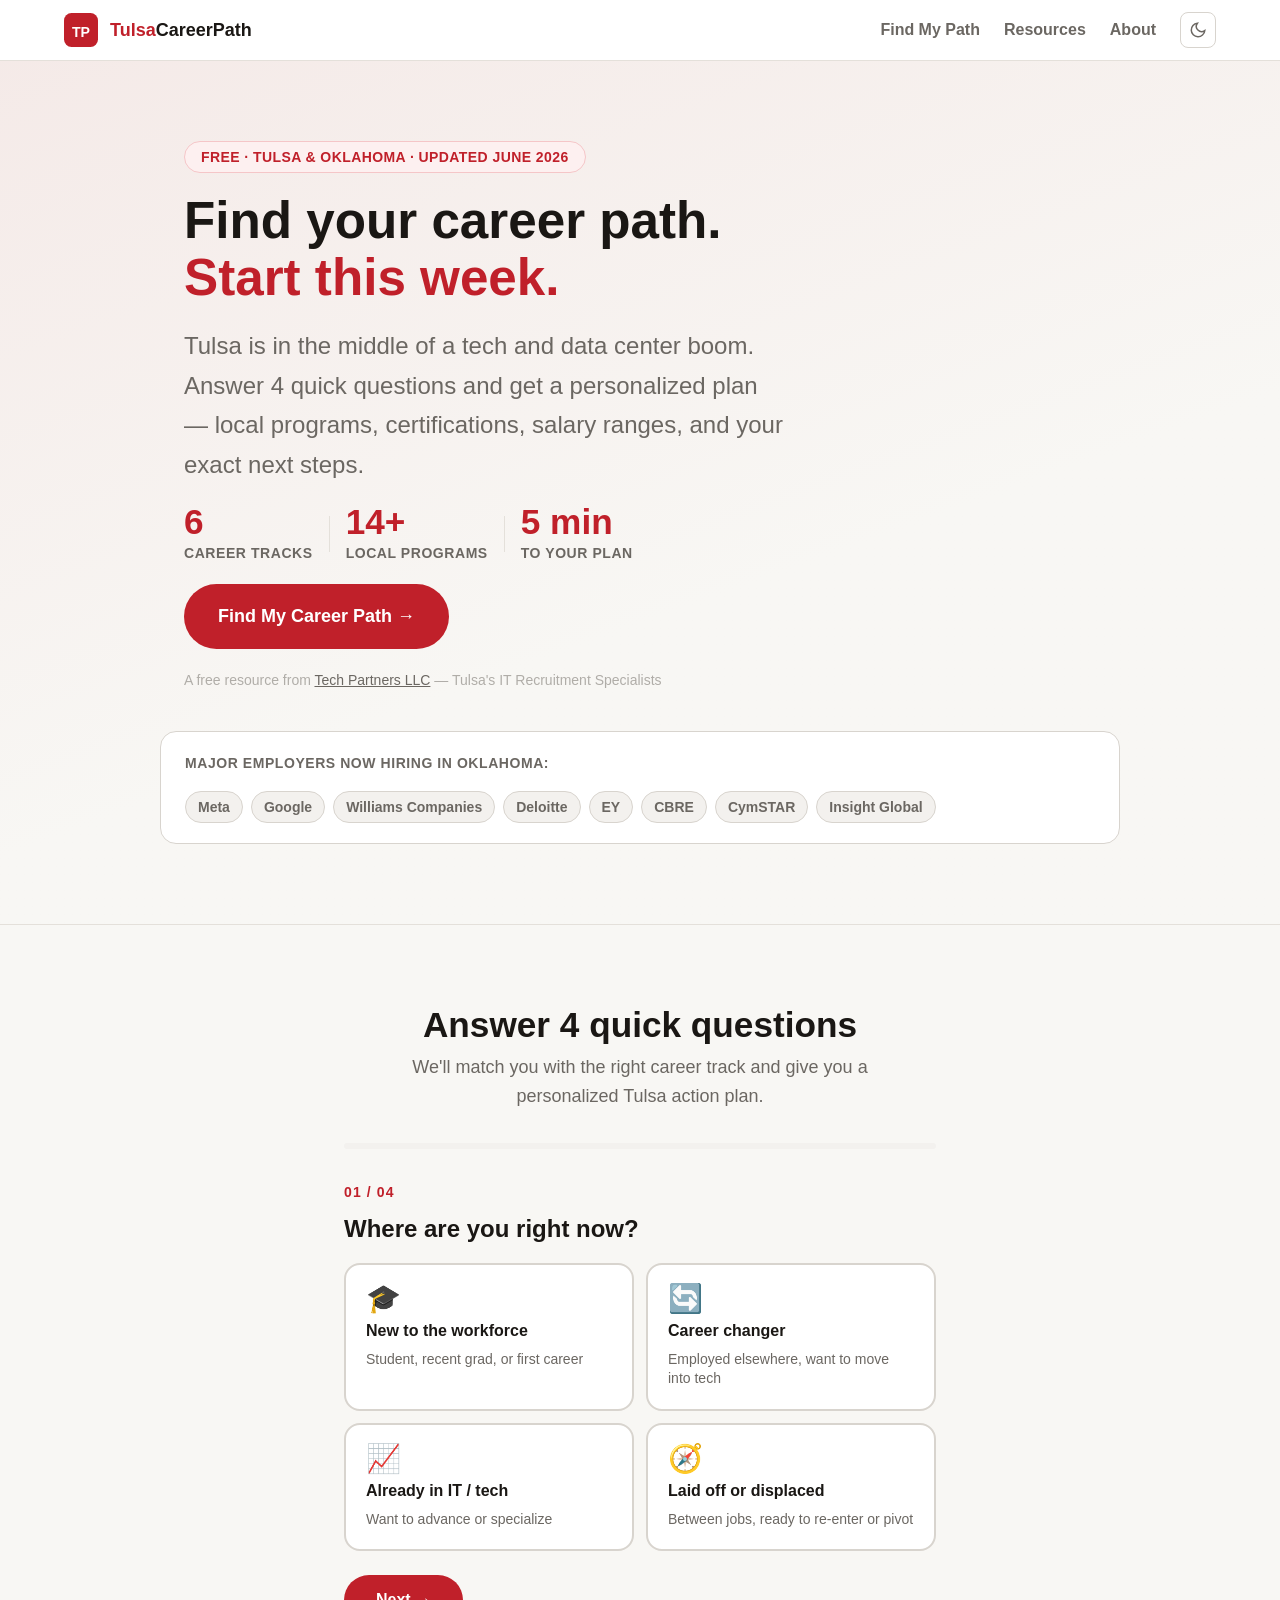
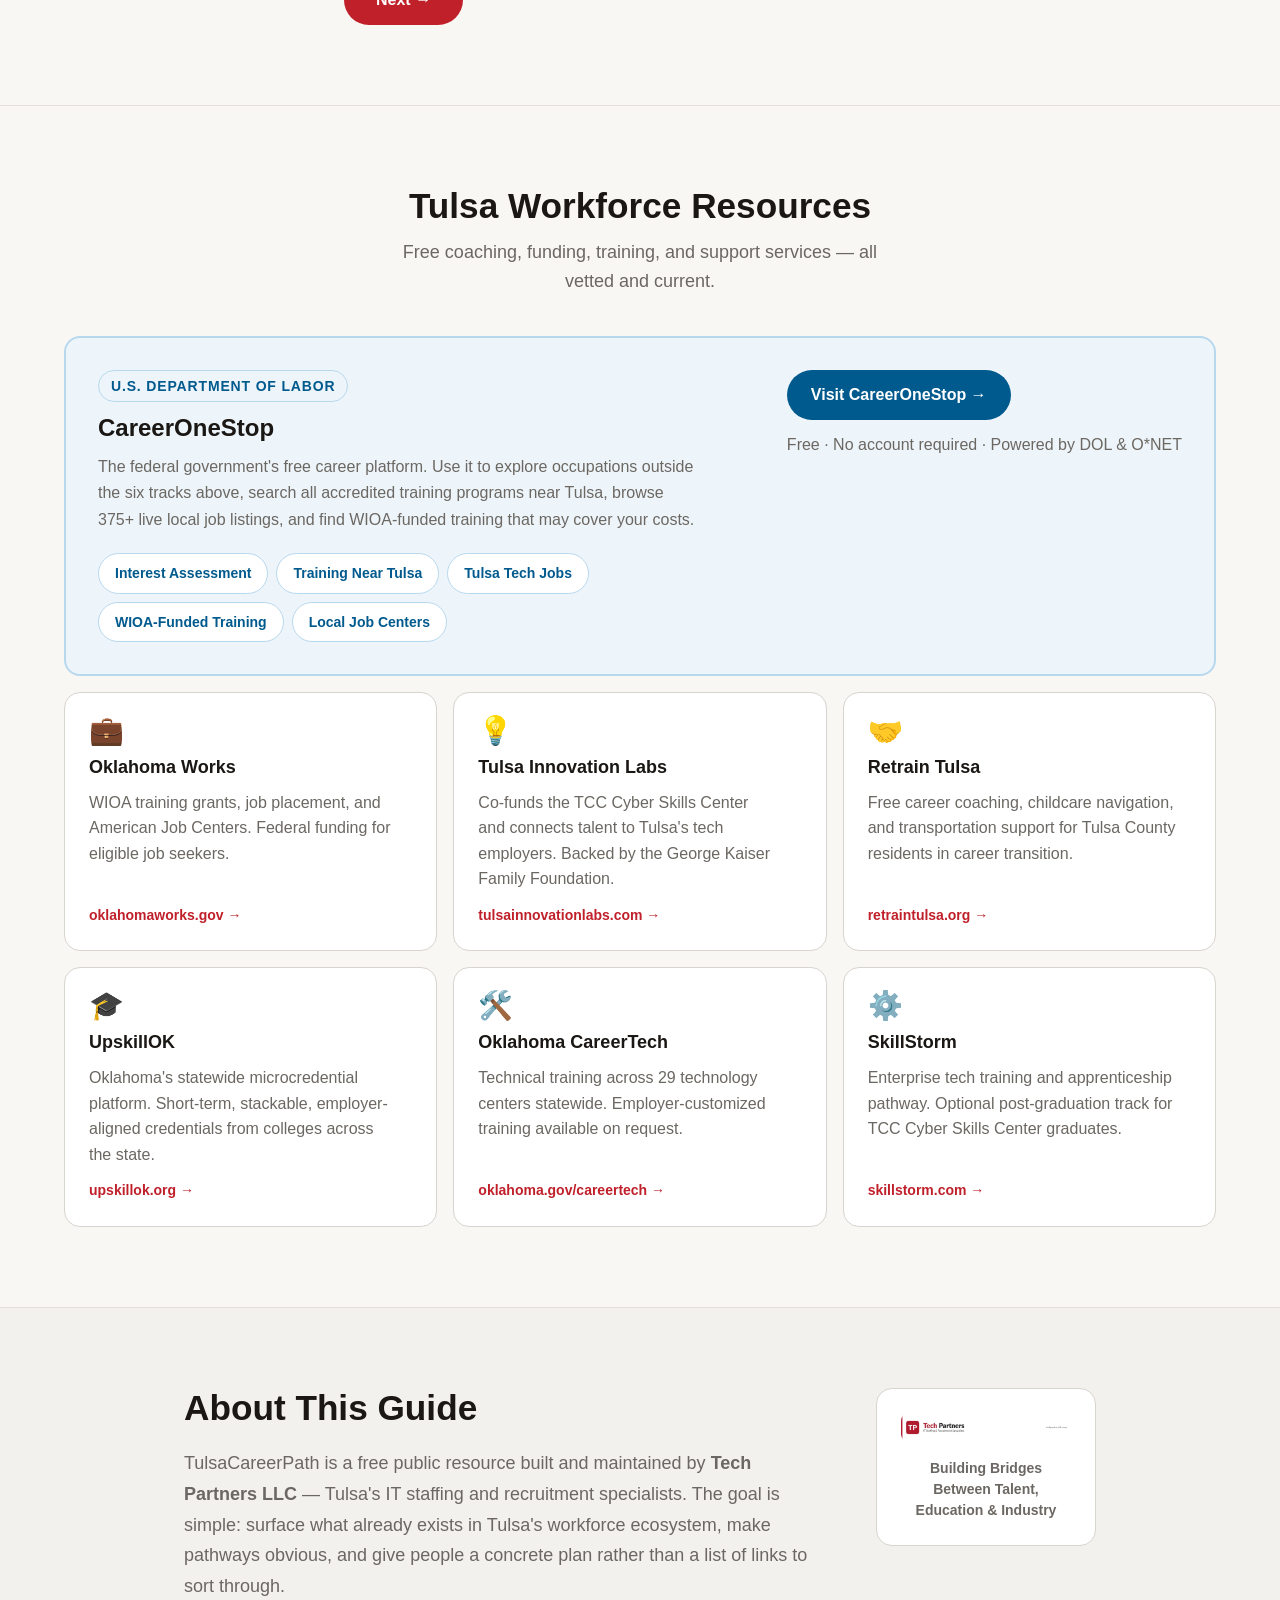
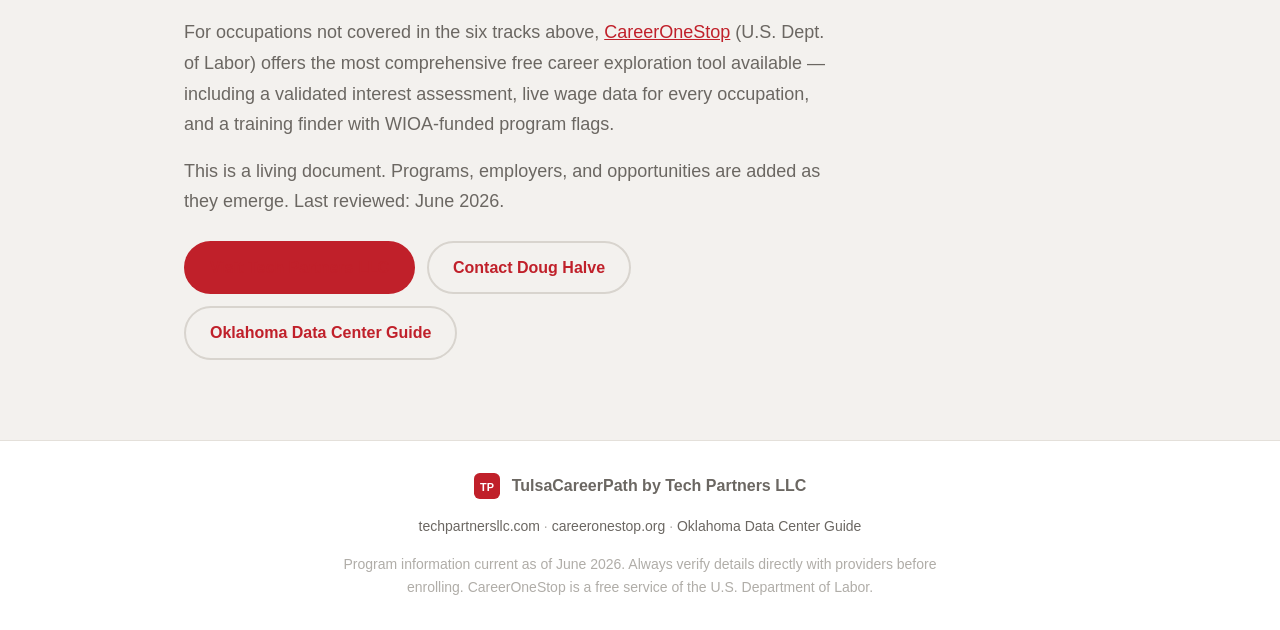
==== commit ec072798: "Add files via upload" ====
--- a/index.html
+++ b/index.html
@@ -1,1027 +1,357 @@
 <!DOCTYPE html>
-<html lang="en" data-theme="light">
+<html lang="en">
 <head>
   <meta charset="UTF-8" />
   <meta name="viewport" content="width=device-width, initial-scale=1.0" />
-  <title>Oklahoma Career Pathways Guide | Tech Partners LLC</title>
-  <meta name="description" content="IT, Data Center & Tech Workforce Opportunities in Oklahoma — curated by Tech Partners LLC." />
-  <link rel="preconnect" href="https://fonts.googleapis.com" />
-  <link rel="preconnect" href="https://fonts.gstatic.com" crossorigin />
-  <link href="https://fonts.googleapis.com/css2?family=Plus+Jakarta+Sans:wght@300..800&family=Instrument+Serif:ital@0;1&display=swap" rel="stylesheet" />
+  <title>Tulsa Career Path — Find Your Path. Start This Week.</title>
+  <meta name="description" content="A free interactive tool matching you to IT, data center, and tech career pathways in Tulsa and Oklahoma. Answer 4 questions, get your personalized action plan." />
+  <link href="https://api.fontshare.com/v2/css?f[]=general-sans@400,500,600&f[]=cabinet-grotesk@700,800&display=swap" rel="stylesheet" />
   <link rel="stylesheet" href="style.css" />
 </head>
 <body>
 
-  <!-- STICKY NAV -->
-  <header class="site-header" id="top">
+  <!-- ─── HEADER ──────────────────────────────────────────────────────── -->
+  <header class="site-header">
     <div class="header-inner">
-      <a href="#top" class="header-logo" aria-label="Tech Partners LLC — top of page">
-        <span class="logo-mark" aria-hidden="true">TP</span>
-        <span class="logo-text"><strong>Tech Partners</strong> LLC</span>
+      <a href="/" class="header-logo" aria-label="TulsaCareerPath home">
+        <svg width="34" height="34" viewBox="0 0 36 36" fill="none" aria-hidden="true">
+          <rect width="36" height="36" rx="8" fill="#C0202A"/>
+          <text x="18" y="25" text-anchor="middle" font-family="'Cabinet Grotesk',sans-serif" font-weight="800" font-size="15" fill="white">TP</text>
+        </svg>
+        <span class="header-logo-text">
+          <span class="logo-tulsa">Tulsa</span><span class="logo-path">CareerPath</span>
+        </span>
       </a>
-      <nav class="header-nav" aria-label="Page sections">
-        <a href="#career-tracks">Career Tracks</a>
-        <a href="#upskill">Upskill</a>
-        <a href="#training">Training</a>
-        <a href="#ecosystem">Ecosystem</a>
-        <a href="#jobs">Jobs</a>
-        <a href="#start-now">Start Now</a>
-        <a href="#internships">Internships</a>
-        <a href="#resources">Directory</a>
+      <nav class="header-nav" aria-label="Site sections">
+        <a href="#quiz">Find My Path</a>
+        <a href="#resources">Resources</a>
+        <a href="#about">About</a>
       </nav>
-      <div class="header-actions">
-        <button data-theme-toggle aria-label="Toggle dark mode" class="theme-toggle">
-          <svg width="18" height="18" viewBox="0 0 24 24" fill="none" stroke="currentColor" stroke-width="2"><path d="M21 12.79A9 9 0 1 1 11.21 3 7 7 0 0 0 21 12.79z"/></svg>
-        </button>
-        <button class="nav-toggle" aria-label="Open menu" aria-expanded="false" aria-controls="mobile-nav">
-          <svg width="22" height="22" viewBox="0 0 24 24" fill="none" stroke="currentColor" stroke-width="2"><line x1="3" y1="6" x2="21" y2="6"/><line x1="3" y1="12" x2="21" y2="12"/><line x1="3" y1="18" x2="21" y2="18"/></svg>
-        </button>
-      </div>
+      <button class="theme-toggle" data-theme-toggle aria-label="Toggle dark mode">
+        <svg width="18" height="18" viewBox="0 0 24 24" fill="none" stroke="currentColor" stroke-width="2"><path d="M21 12.79A9 9 0 1 1 11.21 3 7 7 0 0 0 21 12.79z"/></svg>
+      </button>
     </div>
-    <nav class="mobile-nav" id="mobile-nav" hidden aria-label="Mobile navigation">
-      <a href="#career-tracks" class="mobile-link">Career Tracks</a>
-      <a href="#upskill" class="mobile-link">Upskill</a>
-      <a href="#training" class="mobile-link">Training</a>
-      <a href="#ecosystem" class="mobile-link">Ecosystem</a>
-      <a href="#jobs" class="mobile-link">Jobs &amp; Employers</a>
-      <a href="#start-now" class="mobile-link">Start Now</a>
-      <a href="#internships" class="mobile-link">Internships</a>
-      <a href="#resources" class="mobile-link">Resources</a>
-    </nav>
   </header>
 
-  <!-- HERO -->
+  <!-- ─── HERO ────────────────────────────────────────────────────────── -->
   <section class="hero">
     <div class="hero-inner">
-      <div class="hero-badge">Updated June 2026</div>
-      <h1 class="hero-title">Oklahoma<br><em>Career Pathways Guide</em></h1>
-      <p class="hero-sub">IT, Data Center &amp; Tech Workforce Opportunities — curated to make pathways obvious, accessible, and actionable.</p>
-      <div class="hero-cta-row">
-        <a href="#career-tracks" class="btn btn-primary">Explore Career Tracks</a>
-        <a href="#start-now" class="btn btn-outline">Start Now</a>
-      </div>
+      <div class="hero-badge">Free · Tulsa &amp; Oklahoma · Updated June 2026</div>
+      <h1 class="hero-title">Find your career path.<br><span class="hero-accent">Start this week.</span></h1>
+      <p class="hero-sub">Tulsa is in the middle of a tech and data center boom. Answer 4 quick questions and get a personalized plan — local programs, certifications, salary ranges, and your exact next steps.</p>
+      <div class="hero-stats">
+        <div class="stat"><span class="stat-num">6</span><span class="stat-label">Career Tracks</span></div>
+        <div class="stat-div"></div>
+        <div class="stat"><span class="stat-num">14+</span><span class="stat-label">Local Programs</span></div>
+        <div class="stat-div"></div>
+        <div class="stat"><span class="stat-num">5 min</span><span class="stat-label">To Your Plan</span></div>
+      </div>
+      <a href="#quiz" class="btn-primary hero-cta">Find My Career Path →</a>
+      <p class="hero-footnote">A free resource from <a href="https://techpartnersllc.com" target="_blank" rel="noopener">Tech Partners LLC</a> — Tulsa's IT Recruitment Specialists</p>
     </div>
-    <div class="hero-nav-grid">
-      <a href="#career-tracks" class="quick-link">
-        <span class="ql-icon">💼</span>
-        <span class="ql-label">Career Tracks</span>
-      </a>
-      <a href="#upskill" class="quick-link">
-        <span class="ql-icon">📈</span>
-        <span class="ql-label">Upskill Tracks</span>
-      </a>
-      <a href="#training" class="quick-link">
-        <span class="ql-icon">🎓</span>
-        <span class="ql-label">Training Programs</span>
-      </a>
-      <a href="#ecosystem" class="quick-link">
-        <span class="ql-icon">🤝</span>
-        <span class="ql-label">Ecosystem Partners</span>
-      </a>
-      <a href="#jobs" class="quick-link">
-        <span class="ql-icon">🔍</span>
-        <span class="ql-label">Job Boards</span>
-      </a>
-      <a href="#start-now" class="quick-link">
-        <span class="ql-icon">🚀</span>
-        <span class="ql-label">Start Now</span>
-      </a>
-      <a href="#internships" class="quick-link">
-        <span class="ql-icon">🏢</span>
-        <span class="ql-label">Internships</span>
-      </a>
-      <a href="#resources" class="quick-link">
-        <span class="ql-icon">🔗</span>
-        <span class="ql-label">Resource Directory</span>
-      </a>
+    <div class="employer-strip">
+      <span class="strip-label">Major employers now hiring in Oklahoma:</span>
+      <div class="employer-chips">
+        <span class="chip">Meta</span>
+        <span class="chip">Google</span>
+        <span class="chip">Williams Companies</span>
+        <span class="chip">Deloitte</span>
+        <span class="chip">EY</span>
+        <span class="chip">CBRE</span>
+        <span class="chip">CymSTAR</span>
+        <span class="chip">Insight Global</span>
+      </div>
     </div>
   </section>
 
-
-  <!-- STAT STRIP -->
-  <div class="stat-strip">
-    <div class="stat-strip-inner">
-      <div class="stat-item">
-        <span class="stat-num">$10B+</span>
-        <span class="stat-label">Data center investment in Oklahoma</span>
-      </div>
-      <div class="stat-div" aria-hidden="true"></div>
-      <div class="stat-item">
-        <span class="stat-num">1,000+</span>
-        <span class="stat-label">Construction jobs — Meta East Tulsa alone</span>
-      </div>
-      <div class="stat-div" aria-hidden="true"></div>
-      <div class="stat-item">
-        <span class="stat-num">200+</span>
-        <span class="stat-label">Graduates/year targeted from TCC workforce lab</span>
-      </div>
-      <div class="stat-div" aria-hidden="true"></div>
-      <div class="stat-item">
-        <span class="stat-num">135%</span>
-        <span class="stat-label">Target growth in OK electrician pipeline by 2030</span>
-      </div>
+  <!-- ─── QUIZ ────────────────────────────────────────────────────────── -->
+  <section class="quiz-section" id="quiz" aria-label="Career pathway questionnaire">
+    <div class="quiz-container">
+      <div class="quiz-header">
+        <h2>Answer 4 quick questions</h2>
+        <p>We'll match you with the right career track and give you a personalized Tulsa action plan.</p>
+      </div>
+
+      <div class="progress-wrap" aria-hidden="true">
+        <div class="progress-bar" id="progressBar" style="width:0%"></div>
+      </div>
+
+      <form id="quizForm" novalidate>
+
+        <!-- Step 1 -->
+        <div class="quiz-step active" data-step="1">
+          <div class="step-num">01 / 04</div>
+          <h3 class="step-q">Where are you right now?</h3>
+          <div class="option-grid" role="radiogroup" aria-label="Current situation">
+            <label class="opt-card">
+              <input type="radio" name="startingPoint" value="new" />
+              <span class="opt-icon">🎓</span>
+              <span class="opt-title">New to the workforce</span>
+              <span class="opt-desc">Student, recent grad, or first career</span>
+            </label>
+            <label class="opt-card">
+              <input type="radio" name="startingPoint" value="changer" />
+              <span class="opt-icon">🔄</span>
+              <span class="opt-title">Career changer</span>
+              <span class="opt-desc">Employed elsewhere, want to move into tech</span>
+            </label>
+            <label class="opt-card">
+              <input type="radio" name="startingPoint" value="upskill" />
+              <span class="opt-icon">📈</span>
+              <span class="opt-title">Already in IT / tech</span>
+              <span class="opt-desc">Want to advance or specialize</span>
+            </label>
+            <label class="opt-card">
+              <input type="radio" name="startingPoint" value="displaced" />
+              <span class="opt-icon">🧭</span>
+              <span class="opt-title">Laid off or displaced</span>
+              <span class="opt-desc">Between jobs, ready to re-enter or pivot</span>
+            </label>
+          </div>
+          <button type="button" class="btn-next" data-next="2">Next →</button>
+        </div>
+
+        <!-- Step 2 -->
+        <div class="quiz-step" data-step="2">
+          <div class="step-num">02 / 04</div>
+          <h3 class="step-q">What matters most to you right now?</h3>
+          <div class="option-grid" role="radiogroup" aria-label="Primary goal">
+            <label class="opt-card">
+              <input type="radio" name="priority" value="speed" />
+              <span class="opt-icon">⚡</span>
+              <span class="opt-title">Get a job fast</span>
+              <span class="opt-desc">Hired within 3–6 months, as soon as possible</span>
+            </label>
+            <label class="opt-card">
+              <input type="radio" name="priority" value="earn" />
+              <span class="opt-icon">💰</span>
+              <span class="opt-title">Earn while I learn</span>
+              <span class="opt-desc">Need income during training, can't stop working</span>
+            </label>
+            <label class="opt-card">
+              <input type="radio" name="priority" value="growth" />
+              <span class="opt-icon">🚀</span>
+              <span class="opt-title">Build a real career</span>
+              <span class="opt-desc">Long-term growth, even if it takes longer</span>
+            </label>
+            <label class="opt-card">
+              <input type="radio" name="priority" value="remote" />
+              <span class="opt-icon">🌎</span>
+              <span class="opt-title">Remote flexibility</span>
+              <span class="opt-desc">Work from anywhere is the priority</span>
+            </label>
+          </div>
+          <div class="step-nav">
+            <button type="button" class="btn-back" data-back="1">← Back</button>
+            <button type="button" class="btn-next" data-next="3">Next →</button>
+          </div>
+        </div>
+
+        <!-- Step 3 -->
+        <div class="quiz-step" data-step="3">
+          <div class="step-num">03 / 04</div>
+          <h3 class="step-q">How much time can you commit to training?</h3>
+          <div class="option-grid" role="radiogroup" aria-label="Time available">
+            <label class="opt-card">
+              <input type="radio" name="timeAvailable" value="fulltime" />
+              <span class="opt-icon">📅</span>
+              <span class="opt-title">Full-time</span>
+              <span class="opt-desc">30–40 hrs/week — I can go all-in</span>
+            </label>
+            <label class="opt-card">
+              <input type="radio" name="timeAvailable" value="parttime" />
+              <span class="opt-icon">🌙</span>
+              <span class="opt-title">Evenings &amp; weekends</span>
+              <span class="opt-desc">10–20 hrs/week alongside my current job</span>
+            </label>
+            <label class="opt-card">
+              <input type="radio" name="timeAvailable" value="minimal" />
+              <span class="opt-icon">⏱️</span>
+              <span class="opt-title">A few hours a week</span>
+              <span class="opt-desc">5–10 hrs max — self-paced preferred</span>
+            </label>
+          </div>
+          <div class="step-nav">
+            <button type="button" class="btn-back" data-back="2">← Back</button>
+            <button type="button" class="btn-next" data-next="4">Next →</button>
+          </div>
+        </div>
+
+        <!-- Step 4 -->
+        <div class="quiz-step" data-step="4">
+          <div class="step-num">04 / 04</div>
+          <h3 class="step-q">Which area interests you most?</h3>
+          <p class="step-hint">Pick the one that resonates — even if you don't know all the details yet.</p>
+          <div class="option-grid option-grid-3" role="radiogroup" aria-label="Area of interest">
+            <label class="opt-card">
+              <input type="radio" name="interest" value="datacenter" />
+              <span class="opt-icon">🖥️</span>
+              <span class="opt-title">Data Centers</span>
+              <span class="opt-desc">Hardware, servers, physical tech infrastructure</span>
+            </label>
+            <label class="opt-card">
+              <input type="radio" name="interest" value="infrastructure" />
+              <span class="opt-icon">🌐</span>
+              <span class="opt-title">IT / Networking</span>
+              <span class="opt-desc">Networks, cloud, systems administration</span>
+            </label>
+            <label class="opt-card">
+              <input type="radio" name="interest" value="cyber" />
+              <span class="opt-icon">🔒</span>
+              <span class="opt-title">Cybersecurity</span>
+              <span class="opt-desc">Protecting systems and data from threats</span>
+            </label>
+            <label class="opt-card">
+              <input type="radio" name="interest" value="aidata" />
+              <span class="opt-icon">📊</span>
+              <span class="opt-title">AI &amp; Data</span>
+              <span class="opt-desc">Data analytics, machine learning, AI tools</span>
+            </label>
+            <label class="opt-card">
+              <input type="radio" name="interest" value="software" />
+              <span class="opt-icon">💻</span>
+              <span class="opt-title">Software Dev</span>
+              <span class="opt-desc">Building apps, websites, and platforms</span>
+            </label>
+            <label class="opt-card">
+              <input type="radio" name="interest" value="trades" />
+              <span class="opt-icon">⚡</span>
+              <span class="opt-title">Skilled Trades</span>
+              <span class="opt-desc">Electrical, HVAC, data center construction</span>
+            </label>
+            <label class="opt-card opt-card-wide">
+              <input type="radio" name="interest" value="unsure" />
+              <span class="opt-icon">🤔</span>
+              <span class="opt-title">Not sure yet</span>
+              <span class="opt-desc">Show me what's in demand and pays well in Tulsa</span>
+            </label>
+          </div>
+          <div class="step-nav">
+            <button type="button" class="btn-back" data-back="3">← Back</button>
+            <button type="button" class="btn-submit" id="generateBtn">Show My Career Plan →</button>
+          </div>
+        </div>
+
+      </form>
+      <div class="quiz-error" id="quizError" role="alert" aria-live="polite"></div>
     </div>
-  </div>
-
-  <main>
-
-    <!-- ───── CAREER TRACKS ───── -->
-    <section id="career-tracks" class="section">
-      <div class="container">
-        <!-- Oklahoma momentum banner -->
-        <div class="ok-momentum">
-          <div class="ok-momentum-map" aria-hidden="true">
-            <svg viewBox="0 0 200 100" fill="none" xmlns="http://www.w3.org/2000/svg" aria-hidden="true">
-              <!-- Simplified Oklahoma silhouette shape -->
-              <path d="M10 30 L10 70 L130 70 L130 55 L145 55 L145 45 L160 45 L160 30 Z" fill="currentColor" opacity="0.18"/>
-              <path d="M10 30 L10 70 L130 70 L130 55 L145 55 L145 45 L160 45 L160 30 Z" stroke="currentColor" stroke-width="1.5" opacity="0.5" fill="none"/>
-              <!-- Panhandle -->
-              <rect x="10" y="15" width="60" height="16" fill="currentColor" opacity="0.18"/>
-              <rect x="10" y="15" width="60" height="16" stroke="currentColor" stroke-width="1.5" opacity="0.5" fill="none"/>
-              <!-- City dots -->
-              <circle cx="95" cy="52" r="4" fill="currentColor" opacity="0.8"/>
-              <text x="98" y="48" font-size="7" fill="currentColor" opacity="0.7" font-family="sans-serif">Tulsa</text>
-              <circle cx="65" cy="60" r="3" fill="currentColor" opacity="0.6"/>
-              <text x="53" y="72" font-size="7" fill="currentColor" opacity="0.7" font-family="sans-serif">OKC</text>
-              <circle cx="110" cy="45" r="2.5" fill="currentColor" opacity="0.5"/>
-              <text x="113" y="43" font-size="6" fill="currentColor" opacity="0.6" font-family="sans-serif">Pryor</text>
-            </svg>
-          </div>
-          <div class="ok-momentum-text">
-            <strong>Oklahoma's Tech Moment</strong>
-            <p>With $10B+ in data center investment from Meta, Google, Cerebras, and others now underway, Oklahoma is building one of the fastest-growing tech infrastructure ecosystems in the country. Every career track below connects to real, funded demand.</p>
+  </section>
+
+  <!-- ─── RESULTS ──────────────────────────────────────────────────────── -->
+  <section class="results-section" id="results" hidden aria-live="polite">
+    <div class="results-inner" id="resultsContent"></div>
+  </section>
+
+  <!-- ─── RESOURCES ────────────────────────────────────────────────────── -->
+  <section class="resources-section" id="resources">
+    <div class="resources-inner">
+      <div class="section-header">
+        <h2>Tulsa Workforce Resources</h2>
+        <p>Free coaching, funding, training, and support services — all vetted and current.</p>
+      </div>
+      <div class="resources-grid">
+
+        <!-- CareerOneStop — featured, full-width -->
+        <div class="resource-featured">
+          <div class="resource-featured-content">
+            <div class="resource-tag cos-tag">U.S. Department of Labor</div>
+            <h3>CareerOneStop</h3>
+            <p>The federal government's free career platform. Use it to explore occupations outside the six tracks above, search all accredited training programs near Tulsa, browse 375+ live local job listings, and find WIOA-funded training that may cover your costs.</p>
+            <div class="cos-quick-links">
+              <a href="https://www.careeronestop.org/Toolkit/Careers/interest-assessment.aspx" target="_blank" rel="noopener" class="cos-pill">Interest Assessment</a>
+              <a href="https://www.careeronestop.org/LocalHelp/EducationAndTraining/find-colleges.aspx?location=Tulsa%2C+OK&radius=25&lang=en" target="_blank" rel="noopener" class="cos-pill">Training Near Tulsa</a>
+              <a href="https://www.careeronestop.org/JobSearch/FindJobs/find-jobs.aspx?keyword=technology&location=Tulsa%2C+OK&radius=25&lang=en" target="_blank" rel="noopener" class="cos-pill">Tulsa Tech Jobs</a>
+              <a href="https://www.careeronestop.org/LocalHelp/EducationAndTraining/find-WIOA-training.aspx?location=Tulsa%2C+OK&radius=25&lang=en" target="_blank" rel="noopener" class="cos-pill">WIOA-Funded Training</a>
+              <a href="https://www.careeronestop.org/LocalHelp/service-locator.aspx?location=Tulsa%2C+OK&lang=en" target="_blank" rel="noopener" class="cos-pill">Local Job Centers</a>
+            </div>
+          </div>
+          <div class="resource-featured-cta">
+            <a href="https://www.careeronestop.org" target="_blank" rel="noopener" class="btn-cos">Visit CareerOneStop →</a>
+            <p class="cos-note">Free · No account required · Powered by DOL &amp; O*NET</p>
           </div>
         </div>
-        <div class="section-header">
-          <h2>Career Tracks by Role Type</h2>
-          <p class="section-intro">Each track maps to real demand in the Tulsa/Oklahoma market. Roles are organized from entry-friendly to more specialized — but every track has an accessible on-ramp.</p>
+
+        <!-- Supporting resources -->
+        <a href="https://oklahomaworks.gov" target="_blank" rel="noopener" class="resource-card">
+          <div class="rc-icon">💼</div>
+          <h3>Oklahoma Works</h3>
+          <p>WIOA training grants, job placement, and American Job Centers. Federal funding for eligible job seekers.</p>
+          <span class="rc-link">oklahomaworks.gov →</span>
+        </a>
+        <a href="https://www.tulsainnovationlabs.com" target="_blank" rel="noopener" class="resource-card">
+          <div class="rc-icon">💡</div>
+          <h3>Tulsa Innovation Labs</h3>
+          <p>Co-funds the TCC Cyber Skills Center and connects talent to Tulsa's tech employers. Backed by the George Kaiser Family Foundation.</p>
+          <span class="rc-link">tulsainnovationlabs.com →</span>
+        </a>
+        <a href="https://www.retraintulsa.org" target="_blank" rel="noopener" class="resource-card">
+          <div class="rc-icon">🤝</div>
+          <h3>Retrain Tulsa</h3>
+          <p>Free career coaching, childcare navigation, and transportation support for Tulsa County residents in career transition.</p>
+          <span class="rc-link">retraintulsa.org →</span>
+        </a>
+        <a href="https://upskillok.org" target="_blank" rel="noopener" class="resource-card">
+          <div class="rc-icon">🎓</div>
+          <h3>UpskillOK</h3>
+          <p>Oklahoma's statewide microcredential platform. Short-term, stackable, employer-aligned credentials from colleges across the state.</p>
+          <span class="rc-link">upskillok.org →</span>
+        </a>
+        <a href="https://oklahoma.gov/careertech" target="_blank" rel="noopener" class="resource-card">
+          <div class="rc-icon">🛠️</div>
+          <h3>Oklahoma CareerTech</h3>
+          <p>Technical training across 29 technology centers statewide. Employer-customized training available on request.</p>
+          <span class="rc-link">oklahoma.gov/careertech →</span>
+        </a>
+        <a href="https://skillstorm.com" target="_blank" rel="noopener" class="resource-card">
+          <div class="rc-icon">⚙️</div>
+          <h3>SkillStorm</h3>
+          <p>Enterprise tech training and apprenticeship pathway. Optional post-graduation track for TCC Cyber Skills Center graduates.</p>
+          <span class="rc-link">skillstorm.com →</span>
+        </a>
+
+      </div>
+    </div>
+  </section>
+
+  <!-- ─── ABOUT ────────────────────────────────────────────────────────── -->
+  <section class="about-section" id="about">
+    <div class="about-inner">
+      <div class="about-content">
+        <h2>About This Guide</h2>
+        <p>TulsaCareerPath is a free public resource built and maintained by <strong>Tech Partners LLC</strong> — Tulsa's IT staffing and recruitment specialists. The goal is simple: surface what already exists in Tulsa's workforce ecosystem, make pathways obvious, and give people a concrete plan rather than a list of links to sort through.</p>
+        <p>For occupations not covered in the six tracks above, <a href="https://www.careeronestop.org" target="_blank" rel="noopener">CareerOneStop</a> (U.S. Dept. of Labor) offers the most comprehensive free career exploration tool available — including a validated interest assessment, live wage data for every occupation, and a training finder with WIOA-funded program flags.</p>
+        <p>This is a living document. Programs, employers, and opportunities are added as they emerge. Last reviewed: June 2026.</p>
+        <div class="about-links">
+          <a href="https://techpartnersllc.com" target="_blank" rel="noopener" class="btn-primary">Visit Tech Partners LLC</a>
+          <a href="mailto:doug.halve@techpartnersllc.com" class="btn-secondary">Contact Doug Halve</a>
+          <a href="https://techpartnersllc.github.io/Data-Center-Jobs-in-Oklahoma-/" target="_blank" rel="noopener" class="btn-secondary">Oklahoma Data Center Guide</a>
         </div>
-
-        <!-- Data Center Operations -->
-        <div class="track-card" id="track-datacenter">
-          <div class="track-header">
-            <div class="track-icon" aria-hidden="true">🖥️</div>
-            <div>
-              <h3>Data Center Operations</h3>
-              <p class="track-desc">Oklahoma is adding significant capacity through Meta (East Tulsa), Google (Pryor and Stillwater), and more. These roles typically do not require a four-year degree.</p>
-            </div>
-          </div>
-
-          <div class="salary-table-wrap">
-            <h4>Typical Entry Salaries in Oklahoma (2026)</h4>
-            <table class="data-table">
-              <thead><tr><th>Level</th><th>Salary Range</th></tr></thead>
-              <tbody>
-                <tr><td>Entry-Level Technician</td><td><strong>$52,900 – $64,100</strong></td></tr>
-                <tr><td>Mid-Career (5–10 yrs)</td><td><strong>$64,100 – $76,300</strong></td></tr>
-                <tr><td>Senior Specialist</td><td><strong>$76,300+</strong></td></tr>
-              </tbody>
-            </table>
-            <p class="source-note">Source: DC Geeks Data Center Salary Report 2026</p>
-          </div>
-
-          <div class="two-col">
-            <div>
-              <h4>Key Roles</h4>
-              <ul class="role-list">
-                <li>Data Center Technician I/II — Hardware installation, rack/stack, break-fix, monitoring</li>
-                <li>Critical Facilities Technician — MEP (mechanical, electrical, plumbing) operations</li>
-                <li>Data Center Operations Manager — Shift supervision, incident management</li>
-                <li>Commissioning Agent — Testing and verification of electrical/mechanical systems</li>
-              </ul>
-            </div>
-            <div>
-              <h4>How to Get In</h4>
-              <ul class="resource-list">
-                <li><a href="https://tulsatech.edu" target="_blank" rel="noopener">Tulsa Tech</a> — IT, Network Support, and Enterprise Technologies programs</li>
-                <li><a href="https://meta.com/actions/americas-workforce-academy" target="_blank" rel="noopener">America's Workforce Academy (AWA)</a> — Skilled trades fast-track tied to data center construction</li>
-                <li><a href="https://electricaltrainingalliance.org" target="_blank" rel="noopener">Electrical Training Alliance</a> — Apprenticeship path into critical facilities roles</li>
-              </ul>
-            </div>
-          </div>
-        </div>
-
-        <!-- IT Infrastructure -->
-        <div class="track-card" id="track-it">
-          <div class="track-header">
-            <div class="track-icon" aria-hidden="true">🌐</div>
-            <div>
-              <h3>Information Technology (IT) Infrastructure</h3>
-              <p class="track-desc">Strong demand from both enterprise employers and data center operators. Roles sit at the intersection of networking, systems, and security.</p>
-            </div>
-          </div>
-          <div class="two-col">
-            <div>
-              <h4>Key Roles</h4>
-              <ul class="role-list">
-                <li>Network Engineer / Administrator — Routing, switching, LAN/WAN, SD-WAN</li>
-                <li>Systems Administrator — Windows/Linux server management, virtualization</li>
-                <li>Cloud Engineer (Azure / AWS / GCP) — Cloud architecture, IaC, hybrid environments</li>
-                <li>DevOps / Platform Engineer — CI/CD pipelines, Docker/Kubernetes, automation</li>
-                <li>IT Support Technician / Help Desk — Tier 1–3 support, endpoint management</li>
-              </ul>
-            </div>
-            <div>
-              <h4>Certifications That Open Doors</h4>
-              <ul class="cert-list">
-                <li>CompTIA A+, Network+, Security+</li>
-                <li>Cisco CCNA</li>
-                <li>Microsoft Azure Administrator (AZ-104)</li>
-                <li>AWS Cloud Practitioner / Solutions Architect</li>
-                <li>Google IT Support Professional Certificate <span class="badge">Free via OSU/OU</span></li>
-              </ul>
-            </div>
-          </div>
-        </div>
-
-        <!-- Cybersecurity -->
-        <div class="track-card" id="track-cyber">
-          <div class="track-header">
-            <div class="track-icon" aria-hidden="true">🔒</div>
-            <div>
-              <h3>Cybersecurity</h3>
-              <p class="track-desc">One of the highest-demand fields in Oklahoma and nationally. The TCC Cyber Skills Center is the most accessible accelerated on-ramp in Tulsa.</p>
-            </div>
-          </div>
-          <div class="two-col">
-            <div>
-              <h4>Key Roles</h4>
-              <ul class="role-list">
-                <li>SOC Analyst — Threat monitoring, incident response, SIEM tools</li>
-                <li>Information Security Analyst — Risk assessment, compliance, vulnerability management</li>
-                <li>Cybersecurity Engineer — Network security, firewall/IDS/IPS, zero trust</li>
-                <li>Penetration Tester / Ethical Hacker — Offensive security, red team operations</li>
-              </ul>
-            </div>
-            <div>
-              <h4>Best Starting Point</h4>
-              <div class="highlight-card">
-                <strong>TCC Cyber Skills Center</strong>
-                <p>24-week, no-cost bootcamp in partnership with Google and the State of Oklahoma</p>
-                <a href="https://cyberskillscenter.org" target="_blank" rel="noopener" class="btn btn-sm">cyberskillscenter.org →</a>
-              </div>
-            </div>
-          </div>
-        </div>
-
-        <!-- Skilled Trades -->
-        <div class="track-card" id="track-trades">
-          <div class="track-header">
-            <div class="track-icon" aria-hidden="true">⚡</div>
-            <div>
-              <h3>Skilled Trades — Data Center Construction &amp; Facilities</h3>
-              <p class="track-desc">Oklahoma's data center construction boom is creating immediate demand for licensed and apprentice-level tradespeople. Well-paying, union-backed careers.</p>
-            </div>
-          </div>
-          <div class="two-col">
-            <div>
-              <h4>Key Roles</h4>
-              <ul class="role-list">
-                <li>Electrician / Journeyman Electrician — Primary feeder role for data center MEP work</li>
-                <li>HVAC / Mechanical Technician — Cooling systems critical to data center uptime</li>
-                <li>Low-Voltage / Structured Cabling Technician — Fiber, copper, and network infrastructure</li>
-                <li>Plumber / Pipefitter — Liquid cooling systems, water distribution</li>
-                <li>Welder / Ironworker — Structural buildout during construction phases</li>
-              </ul>
-            </div>
-            <div>
-              <h4>Path to Entry</h4>
-              <ul class="resource-list">
-                <li><a href="https://electricaltrainingalliance.org" target="_blank" rel="noopener">Electrical Training Alliance</a> — Registered DOL apprenticeships; earn while you learn (starting ~$17.71/hr, no tuition)</li>
-                <li><a href="https://meta.com/actions/americas-workforce-academy" target="_blank" rel="noopener">America's Workforce Academy (AWA)</a> — Free 4-week intensive with guaranteed job offer at completion</li>
-              </ul>
-            </div>
-          </div>
-        </div>
-
-        <!-- AI, Data & Analytics -->
-        <div class="track-card" id="track-ai">
-          <div class="track-header">
-            <div class="track-icon" aria-hidden="true">🤖</div>
-            <div>
-              <h3>AI, Data &amp; Analytics</h3>
-              <p class="track-desc">Emerging but fast-growing in Oklahoma's tech ecosystem — supported by state-level investment in AI literacy and university partnerships with Google.</p>
-            </div>
-          </div>
-          <div class="two-col">
-            <div>
-              <h4>Key Roles</h4>
-              <ul class="role-list">
-                <li>Data Analyst — Business intelligence, dashboards, SQL, visualization tools</li>
-                <li>Data Engineer — ETL pipelines, data warehousing, cloud data platforms</li>
-                <li>Machine Learning Engineer — Model development, deployment, MLOps</li>
-                <li>AI / Automation Specialist — Process automation, LLM integration, prompt engineering</li>
-              </ul>
-            </div>
-            <div>
-              <h4>Starting Points</h4>
-              <ul class="resource-list">
-                <li><a href="https://cyberskillscenter.org" target="_blank" rel="noopener">TCC Cyber Skills Center – AI Track</a> — 24-week, no-cost AI pathway</li>
-                <li><a href="https://cyberskillscenter.org" target="_blank" rel="noopener">TCC Cyber Skills Center – Data Analytics Track</a> — 24-week, no-cost data analytics pathway</li>
-              </ul>
-            </div>
-          </div>
-        </div>
-
-        <!-- Software Development -->
-        <div class="track-card" id="track-software">
-          <div class="track-header">
-            <div class="track-icon" aria-hidden="true">💻</div>
-            <div>
-              <h3>Software Development</h3>
-              <p class="track-desc">Tulsa has a strong anchor in software engineering thanks to Atlas School. No experience required — just a high school diploma or GED.</p>
-            </div>
-          </div>
-          <div class="two-col">
-            <div>
-              <h4>Key Roles</h4>
-              <ul class="role-list">
-                <li>Software Engineer / Full-Stack Developer — Frontend, backend, or full-stack web development</li>
-                <li>Mobile App Developer — iOS / Android / React Native</li>
-                <li>DevOps / Site Reliability Engineer (SRE) — Infrastructure automation, deployment pipelines</li>
-              </ul>
-            </div>
-            <div>
-              <h4>Get Started</h4>
-              <div class="highlight-card">
-                <strong>Atlas School</strong>
-                <p>20-month project-based program. No payment until you're employed. Formerly Holberton Tulsa.</p>
-                <a href="https://atlasschool.com" target="_blank" rel="noopener" class="btn btn-sm">atlasschool.com →</a>
-              </div>
-            </div>
-          </div>
-        </div>
-      </div>
-    </section>
-
-    <!-- ───── UPSKILL TRACKS ───── -->
-    <section id="upskill" class="section section-alt">
-      <div class="container">
-        <div class="section-header">
-          <h2>Upskill Tracks for Working Professionals</h2>
-          <p class="section-intro">Already employed in IT or a related field? These programs are designed to layer new credentials onto existing experience without quitting your job.</p>
-        </div>
-
-        <div class="card-grid">
-          <div class="info-card">
-            <h3>UpskillOK — Microcredentials Statewide</h3>
-            <p>Oklahoma's statewide microcredential platform connects working professionals with short-term, skills-based programs at colleges and universities across the state.</p>
-            <ul class="detail-list">
-              <li><strong>Relevant tracks:</strong> Computer Networking, IT Fundamentals, AI Literacy, Cybersecurity, Programming</li>
-              <li><strong>Format:</strong> Weeks to months; online, hybrid, in-person</li>
-              <li><strong>Cost:</strong> Varies; some programs no-cost or under $500</li>
-              <li><strong>State backing:</strong> $150,000 in 2025 grants for AI-focused microcredentials</li>
-            </ul>
-            <a href="https://upskillok.org" target="_blank" rel="noopener" class="btn btn-outline btn-sm">upskillok.org →</a>
-          </div>
-
-          <div class="info-card">
-            <h3>TCC Cyber Skills Center — Upskilling Track</h3>
-            <p>Designed for both career changers and upskillers. Evening cohorts allow you to keep your current job.</p>
-            <ul class="detail-list">
-              <li><strong>Tracks:</strong> Cybersecurity, Data Analytics, Artificial Intelligence</li>
-              <li><strong>Duration:</strong> 24 weeks, part-time evenings</li>
-              <li><strong>Cost:</strong> No cost (funded by Google + State of Oklahoma)</li>
-              <li><strong>Eligibility:</strong> Open to working adults; priority to women, people of color, and lower-income professionals</li>
-            </ul>
-            <a href="https://cyberskillscenter.org" target="_blank" rel="noopener" class="btn btn-outline btn-sm">cyberskillscenter.org →</a>
-          </div>
-
-          <div class="info-card">
-            <h3>Google Career Certificates — Free via OSU/OU</h3>
-            <p>Through Google's AI for Education Accelerator, OSU and OU students, faculty, and staff have no-cost access to Google Career Certificates and AI training.</p>
-            <ul class="detail-list">
-              <li>IT Support, Data Analytics, Cybersecurity, Project Management, UX Design</li>
-              <li>Google AI training courses + Free Google AI Pro plan (12 months)</li>
-              <li>Job search support included</li>
-              <li>All Oklahoma college students now have access to the free Google AI Pro plan</li>
-            </ul>
-            <div style="display:flex;gap:var(--space-3);flex-wrap:wrap;margin-top:auto"><a href="https://continuingeducation.okstate.edu/" target="_blank" rel="noopener" class="btn btn-outline btn-sm">OSU Continuing Ed →</a><a href="https://tulsa.okstate.edu/professional-studies" target="_blank" rel="noopener" class="btn btn-outline btn-sm">OSU-Tulsa →</a></div>
-          </div>
-
-          <div class="info-card">
-            <h3>OSUIT Workforce &amp; Microcredential Programs</h3>
-            <p>One of the most comprehensive stacks of technical credentials in the state — directly aligned to data center construction, industrial facilities, and fiber/network infrastructure.</p>
-            <ul class="detail-list">
-              <li>8 stackable Fiber Optics credentials</li>
-              <li>NT/MAIP Electrical &amp; Industrial Credentials (Levels I–III)</li>
-              <li>Programs at OSUIT's Okmulgee campus and employer partnerships</li>
-            </ul>
-            <a href="https://osuit.edu/workforce" target="_blank" rel="noopener" class="btn btn-outline btn-sm">osuit.edu/workforce →</a>
-          </div>
-
-          <div class="info-card">
-            <h3>Tulsa Tech — Workforce Training</h3>
-            <p>Short-term and customized IT training for working professionals and employer teams.</p>
-            <ul class="detail-list">
-              <li>Computer Information Systems, Microsoft Training</li>
-              <li>Cisco CCNA prep, Network+, Security+</li>
-              <li>Format: Evening classes, blended online/lab</li>
-            </ul>
-            <a href="https://tulsatech.edu/workforce-training-and-development" target="_blank" rel="noopener" class="btn btn-outline btn-sm">tulsatech.edu →</a>
-          </div>
-
-          <div class="info-card">
-            <h3>Oklahoma CareerTech — Training for Industry</h3>
-            <p>Employer-sponsored or individual technical training across 29 technology centers and 58 campuses statewide. Customized training can be delivered at your employer's facility.</p>
-            <ul class="detail-list">
-              <li>Computer &amp; Software Training, PLC/industrial controls</li>
-              <li>Management and supervision tracks</li>
-            </ul>
-            <a href="https://oklahoma.gov/careertech" target="_blank" rel="noopener" class="btn btn-outline btn-sm">oklahoma.gov/careertech →</a>
-          </div>
-        </div>
-
-        <!-- OSUIT Program Summary -->
-        <div class="highlight-banner">
-          <div class="highlight-banner-icon">🎓</div>
-          <div class="highlight-banner-body">
-            <h3>OSUIT — Fiber Optics &amp; Electrical/Industrial Credentials</h3>
-            <p>OSUIT offers an extensive catalog of stackable credentials across two tracks: <strong>Fiber Optics</strong> (8 credentials covering basic installation through data center rack/stack and outside plant work) and <strong>Electrical &amp; Industrial</strong> (Levels I–III covering fundamentals through PLC programming and distributed control systems — directly aligned to Google's Pryor and Stillwater data center workforce needs). Programs range from days to months in length and are available at OSUIT's Okmulgee campus and through employer partnerships including MidAmerica Industrial Park.</p>
-            <a href="https://osuit.edu/workforce" target="_blank" rel="noopener" class="btn btn-primary btn-sm" style="margin-top:var(--space-4)">View All OSUIT IT Programs →</a>
-          </div>
-        </div>
-      </div>
-    </section>
-
-    <!-- ───── EDUCATION & TRAINING ───── -->
-    <section id="training" class="section">
-      <div class="container">
-        <div class="section-header">
-          <h2>Education &amp; Accelerated Training</h2>
-          <p class="section-intro">Full training programs, bootcamps, and apprenticeships with defined timelines, outcomes, and — in most cases — no upfront cost.</p>
-        </div>
-
-        <div class="featured-program">
-          <div class="featured-label">New — Launched June 2026</div>
-          <h3>America's Workforce Academy (AWA) — Meta</h3>
-          <p>Meta launched AWA in response to massive demand (35,000 applications in 7 days) for skilled trades workers to build its data center infrastructure — including the new AI-optimized data center in East Tulsa that broke ground in April 2026.</p>
-          <div class="program-details-grid">
-            <div class="pd-item">
-              <strong>What It Is</strong>
-              <p>Nationwide, fast-track training for skilled trades. Zero cost. Meta funds everything: tuition, airfare, lodging, and a daily stipend.</p>
-            </div>
-            <div class="pd-item">
-              <strong>Who It's For</strong>
-              <p>Veterans, recent graduates, career changers, and new entrants. No prior experience required — open to all 50 states.</p>
-            </div>
-            <div class="pd-item">
-              <strong>What You Get</strong>
-              <p>NCCER certification + U.S. Workforce Certificate + guaranteed job offer through a Meta contractor partner upon graduation.</p>
-            </div>
-            <div class="pd-item">
-              <strong>Status</strong>
-              <p>Pilot in Louisiana, Ohio, Indiana, and Texas — Oklahoma expansion anticipated as East Tulsa data center buildout accelerates.</p>
-            </div>
-          </div>
-          <div class="featured-links">
-            <a href="https://meta.com/actions/americas-workforce-academy" target="_blank" rel="noopener" class="btn btn-primary">Apply / Learn More →</a>
-            <a href="mailto:awapartnerships@meta.com" class="btn btn-outline">Partnership Inquiries</a>
-          </div>
-        </div>
-
-        <div class="card-grid">
-          <div class="info-card">
-            <div class="card-tag">Software Engineering</div>
-            <h3>Atlas School</h3>
-            <p class="card-location">15 N Cheyenne Ave, Downtown Tulsa</p>
-            <p>Project-based, peer-learning software engineering school for adults. No experience required — just a high school diploma or GED.</p>
-            <ul class="detail-list">
-              <li><strong>Duration:</strong> 20 months</li>
-              <li><strong>Curriculum:</strong> Software foundation + specialization (ML, Linux, or Full-Stack)</li>
-              <li><strong>Model:</strong> Project-based and peer-based — no traditional lectures</li>
-              <li><strong>Cost:</strong> 10% of income for 3.5 years after employment ($20k–$30k total). No payment until employed.</li>
-            </ul>
-            <div class="card-contact">
-              <a href="tel:9183925530">(918) 392-5530</a> · <a href="mailto:admissions@atlasschool.com">admissions@atlasschool.com</a>
-            </div>
-            <a href="https://atlasschool.com" target="_blank" rel="noopener" class="btn btn-outline btn-sm">atlasschool.com →</a>
-          </div>
-
-          <div class="info-card">
-            <div class="card-tag">Cyber · Data · AI</div>
-            <h3>TCC Cyber Skills Center</h3>
-            <p>A 24-week, no-cost accelerated bootcamp at Tulsa Community College, funded by Google and the State of Oklahoma.</p>
-            <ul class="detail-list">
-              <li><strong>Pathways:</strong> Cybersecurity, Data Analytics, Artificial Intelligence</li>
-              <li><strong>Duration:</strong> 24 weeks, part-time evenings</li>
-              <li><strong>Cost:</strong> No cost</li>
-              <li><strong>Support:</strong> <a href="https://retraintulsa.org" target="_blank" rel="noopener">Retrain Tulsa</a> provides wraparound services (childcare, transportation, coaching)</li>
-            </ul>
-            <a href="https://cyberskillscenter.org" target="_blank" rel="noopener" class="btn btn-outline btn-sm">cyberskillscenter.org →</a>
-          </div>
-
-          <div class="info-card">
-            <div class="card-tag">Full-Time Career Training</div>
-            <h3>Tulsa Tech</h3>
-            <p>60+ programs completable in 1–4 semesters across multiple campuses.</p>
-            <ul class="detail-list">
-              <li>Computer Repair &amp; Network Support</li>
-              <li>Enterprise Network Technologies</li>
-              <li>IT Networking Systems</li>
-              <li>Server Administration</li>
-              <li>Cyber Security / Forensics</li>
-              <li>Mobile App Development</li>
-            </ul>
-            <a href="https://tulsatech.edu/full-time-programs" target="_blank" rel="noopener" class="btn btn-outline btn-sm">Full Program List →</a>
-          </div>
-
-          <div class="info-card">
-            <div class="card-tag">Apprenticeship</div>
-            <h3>Electrical Training Alliance</h3>
-            <p>Google's $9B Oklahoma investment includes funding to expand Oklahoma's electrician pipeline by 135% by 2030. Earn-while-you-learn, federally registered apprenticeships — no tuition.</p>
-            <table class="data-table" style="margin-top:var(--space-4)">
-              <thead><tr><th>Program</th><th>Duration</th><th>Starting Pay</th></tr></thead>
-              <tbody>
-                <tr><td>Inside Wireman Apprenticeship</td><td>4 years</td><td>~$17.71/hr</td></tr>
-                <tr><td>Telecommunications Apprenticeship</td><td>3 years</td><td>~$17.71/hr</td></tr>
-                <tr><td>Construction Electrician (CE) Program</td><td>8 levels</td><td>~$16/hr</td></tr>
-              </tbody>
-            </table>
-            <div style="margin-top:var(--space-4);display:flex;gap:var(--space-3);flex-wrap:wrap">
-              <a href="https://electricaltrainingalliance.org" target="_blank" rel="noopener" class="btn btn-outline btn-sm">National →</a>
-              <a href="https://etawok.org" target="_blank" rel="noopener" class="btn btn-outline btn-sm">Western OK JATC →</a>
-            </div>
-          </div>
-
-          <div class="info-card">
-            <div class="card-tag">Partnership · In Development</div>
-            <h3>Meta + Tulsa Tech + TCC — Data Center Workforce Lab</h3>
-            <p>In connection with the East Tulsa data center, Meta is partnering with Tulsa Tech and TCC to create a cross-institutional workforce development program.</p>
-            <ul class="detail-list">
-              <li><strong>Target output:</strong> 200+ graduates per year</li>
-              <li><strong>Focus:</strong> Trades and technical skills for data center operations and maintenance</li>
-              <li><strong>Status:</strong> Program in development alongside the 2026 data center buildout</li>
-            </ul>
-            <a href="https://www.linkedin.com/posts/tccskillslab_last-week-meta-announced-its-investment-activity-7456016602954866688-9EXZ" target="_blank" rel="noopener" class="btn btn-outline btn-sm" style="margin-top:var(--space-2)">Read Announcement →</a>
-          </div>
-        </div>
-      </div>
-    </section>
-
-    <!-- ───── ECOSYSTEM PARTNERS ───── -->
-    <section id="ecosystem" class="section section-alt">
-      <div class="container">
-        <div class="section-header">
-          <h2>Workforce Initiatives &amp; Ecosystem Partners</h2>
-          <p class="section-intro">The organizations connecting employers, educational institutions, and community partners to align training with industry demand.</p>
-        </div>
-        <div class="card-grid">
-          <div class="info-card">
-            <h3>Tulsa Innovation Labs (TIL)</h3>
-            <p>The primary workforce and innovation intermediary in Tulsa's tech ecosystem, backed by the George Kaiser Family Foundation.</p>
-            <ul class="detail-list">
-              <li><a href="https://tulsainnovationlabs.com/initiatives/tulsa-career-advancement-program" target="_blank" rel="noopener">Tulsa Career Advancement Program (T-CAP)</a> — Upskills new hires in machine learning and systems programming</li>
-              <li><a href="https://tulsainnovationlabs.com/initiatives/workforce-intermediary" target="_blank" rel="noopener">Workforce Intermediary</a> — Connector between industry and education</li>
-              <li>Cyber Skills Center co-funder, Doctoral Fellowship in Cyber, Coding Academy</li>
-            </ul>
-            <a href="https://tulsainnovationlabs.com" target="_blank" rel="noopener" class="btn btn-outline btn-sm">tulsainnovationlabs.com →</a>
-          </div>
-          <div class="info-card">
-            <h3>Oklahoma Works</h3>
-            <p>The state's primary workforce system — connects job seekers to training programs, apprenticeships, and upskilling opportunities. Coordinates with CareerTech, TCC, Tulsa Tech, and employer-sponsored initiatives.</p>
-            <a href="https://oklahomaworks.gov" target="_blank" rel="noopener" class="btn btn-outline btn-sm">oklahomaworks.gov →</a>
-          </div>
-          <div class="info-card">
-            <h3>Retrain Tulsa</h3>
-            <p>Provides wraparound services for adult learners returning to education or transitioning careers — transportation, childcare navigation, coaching, and referral support. Active partner with the TCC Cyber Skills Center.</p>
-            <a href="https://retraintulsa.org" target="_blank" rel="noopener" class="btn btn-outline btn-sm">retraintulsa.org →</a>
-          </div>
-          <div class="info-card">
-            <h3>Upskill Oklahoma</h3>
-            <p>Oklahoma State Regents' statewide microcredential platform. Aggregates short-term, stackable credential programs from colleges and universities across the state.</p>
-            <a href="https://upskillok.org" target="_blank" rel="noopener" class="btn btn-outline btn-sm">upskillok.org →</a>
-          </div>
-        </div>
-      </div>
-    </section>
-
-    <!-- ───── JOBS & HIRING ───── -->
-    <section id="jobs" class="section">
-      <div class="container">
-        <div class="section-header">
-          <h2>Job Boards &amp; Active Hiring</h2>
-        </div>
-
-        <h3 style="margin-bottom:var(--space-4)">Where to Search</h3>
-        <div class="table-wrap">
-          <table class="data-table">
-            <thead><tr><th>Resource</th><th>Focus</th><th>Link</th></tr></thead>
-            <tbody>
-              <tr>
-                <td><strong>Oklahoma Works Job Board</strong></td>
-                <td>State job listings, apprenticeships</td>
-                <td><a href="https://oklahomaworks.gov" target="_blank" rel="noopener">oklahomaworks.gov →</a></td>
-              </tr>
-              <tr>
-                <td><strong>Indeed – Oklahoma Data Center</strong></td>
-                <td>Live data center/IT postings</td>
-                <td><a href="https://www.indeed.com/jobs?q=data+center&l=Oklahoma" target="_blank" rel="noopener">Search Indeed →</a></td>
-              </tr>
-              <tr>
-                <td><strong>LinkedIn Jobs</strong></td>
-                <td>IT, cloud, networking, DevOps</td>
-                <td><a href="https://linkedin.com/jobs" target="_blank" rel="noopener">linkedin.com/jobs →</a></td>
-              </tr>
-              <tr>
-                <td><strong>Tulsa Tech Job Placement</strong></td>
-                <td>Direct employer connections post-program</td>
-                <td><a href="https://tulsatech.edu" target="_blank" rel="noopener">tulsatech.edu →</a></td>
-              </tr>
-              <tr>
-                <td><strong>Tech Partners — Open Positions</strong></td>
-                <td>IT roles in Tulsa &amp; OKC placed by Tech Partners LLC</td>
-                <td><a href="https://tech-partners.careers-page.com/" target="_blank" rel="noopener">View Open Jobs →</a></td>
-              </tr>
-            </tbody>
-          </table>
-        </div>
-
-        <h3 style="margin-top:var(--space-12);margin-bottom:var(--space-4)">Key Employers Actively Building Oklahoma Workforce</h3>
-        <div class="employer-grid">
-          <div class="employer-card">
-            <div class="employer-name">Meta</div>
-            <p><strong>Investment:</strong> $1B AI-optimized data center, East Tulsa (Fair Oaks Innovation Park)</p>
-            <p><strong>Jobs:</strong> 1,000+ construction jobs; 100+ permanent operational roles</p>
-            <p><strong>Workforce:</strong> TCC Skills Lab partnership targeting 200+ graduates/year in fiber optics, structured cabling, AI, and data analytics</p>
-            <a href="https://meta.com/actions/americas-workforce-academy" target="_blank" rel="noopener" class="btn btn-sm btn-outline" style="margin-top:var(--space-3)">AWA Program →</a>
-          </div>
-          <div class="employer-card">
-            <div class="employer-name">Google</div>
-            <p><strong>Investment:</strong> $9B statewide — Pryor (MidAmerica Industrial Park) and Stillwater campuses; new Muskogee data centers announced April 2026</p>
-            <p><strong>Workforce:</strong> Electrician pipeline expansion (135% by 2030) + OU/OSU AI education partnership</p>
-            <a href="https://datacenters.google/locations/oklahoma" target="_blank" rel="noopener" class="btn btn-sm btn-outline" style="margin-top:var(--space-3)">Google OK Info →</a>
-          </div>
-          <div class="employer-card">
-            <div class="employer-name">Cerebras Systems</div>
-            <p><strong>Location:</strong> Oklahoma City (former Chesapeake Energy facility)</p>
-            <p><strong>Facility:</strong> 10MW AI data center; 1,400 trillion transistors, 44 exaflops of AI computing</p>
-            <p><strong>Jobs:</strong> 100 employees on-site; growing AI infrastructure and cloud operations team</p>
-            <a href="https://cerebras.net/careers" target="_blank" rel="noopener" class="btn btn-sm btn-outline" style="margin-top:var(--space-3)">Cerebras Careers →</a>
-          </div>
-          <div class="employer-card">
-            <div class="employer-name">CBRE</div>
-            <p><strong>Role:</strong> Operating partner for America's Workforce Academy</p>
-            <p><strong>Focus:</strong> Data center construction and facilities workforce at national scale; active hiring in Oklahoma</p>
-            <a href="https://cbre.com/careers" target="_blank" rel="noopener" class="btn btn-sm btn-outline" style="margin-top:var(--space-3)">CBRE Careers →</a>
-          </div>
-          <div class="employer-card">
-            <div class="employer-name">TierPoint</div>
-            <p><strong>Locations:</strong> Tulsa (multiple campuses) and Oklahoma City</p>
-            <p><strong>Focus:</strong> Colocation, managed services, cloud — ongoing data center operations and IT staffing needs statewide</p>
-            <a href="https://tierpoint.com/about/careers/" target="_blank" rel="noopener" class="btn btn-sm btn-outline" style="margin-top:var(--space-3)">TierPoint Careers →</a>
-          </div>
-          <div class="employer-card">
-            <div class="employer-name">SageNet</div>
-            <p><strong>Location:</strong> Tulsa HQ — 381 employees, 4 offices</p>
-            <p><strong>Focus:</strong> Managed networking, cybersecurity, and AI/data strategy; active internship program (AI &amp; Data Strategy, AI &amp; Business Analytics)</p>
-            <a href="https://sagenet.com/careers" target="_blank" rel="noopener" class="btn btn-sm btn-outline" style="margin-top:var(--space-3)">SageNet Careers →</a>
-          </div>
-          <div class="employer-card">
-            <div class="employer-name">InterWorks</div>
-            <p><strong>Location:</strong> Tulsa-area HQ, 6 offices, 237 employees</p>
-            <p><strong>Focus:</strong> Data management, visualization, IT consulting — regularly hires data engineers, analysts, and cloud specialists</p>
-            <a href="https://interworks.com/careers" target="_blank" rel="noopener" class="btn btn-sm btn-outline" style="margin-top:var(--space-3)">InterWorks Careers →</a>
-          </div>
-          <div class="employer-card">
-            <div class="employer-name">Core Scientific</div>
-            <p><strong>Location:</strong> Oklahoma statewide</p>
-            <p><strong>Focus:</strong> Bitcoin mining and high-performance computing data centers; operational roles in facilities, electrical, and IT infrastructure</p>
-            <a href="https://corescientific.com/careers" target="_blank" rel="noopener" class="btn btn-sm btn-outline" style="margin-top:var(--space-3)">Core Scientific Careers →</a>
-          </div>
-        </div>
-      </div>
-    </section>
-
-    <!-- ───── START NOW ───── -->
-    <section id="start-now" class="section section-accent">
-      <div class="container">
-        <div class="section-header">
-          <h2>Key Contacts &amp; How to Start</h2>
-          <p class="section-intro">Ready to start now? Every one of these entry points is free or has deferred payment.</p>
-        </div>
-
-        <div class="pathway-grid">
-          <div class="pathway-card">
-            <div class="pathway-num">1</div>
-            <div class="pathway-body">
-              <h3>No Experience — Skilled Trades</h3>
-              <p><strong>America's Workforce Academy</strong></p>
-              <p>Free training, paid stipend, guaranteed job offer upon graduation</p>
-              <a href="https://meta.com/actions/americas-workforce-academy" target="_blank" rel="noopener" class="btn btn-primary btn-sm">Apply Now →</a>
-            </div>
-          </div>
-          <div class="pathway-card">
-            <div class="pathway-num">2</div>
-            <div class="pathway-body">
-              <h3>No Experience — Tech / Cyber / Data</h3>
-              <p><strong>TCC Cyber Skills Center</strong></p>
-              <p>24-week, no-cost evening program: Cybersecurity, Data Analytics, or AI</p>
-              <a href="https://cyberskillscenter.org" target="_blank" rel="noopener" class="btn btn-primary btn-sm">Apply Now →</a>
-            </div>
-          </div>
-          <div class="pathway-card">
-            <div class="pathway-num">3</div>
-            <div class="pathway-body">
-              <h3>No Experience — Software Development</h3>
-              <p><strong>Atlas School</strong></p>
-              <p>20-month project-based program; no payment until you're employed</p>
-              <a href="https://atlasschool.com" target="_blank" rel="noopener" class="btn btn-primary btn-sm">Apply Now →</a>
-            </div>
-          </div>
-          <div class="pathway-card">
-            <div class="pathway-num">4</div>
-            <div class="pathway-body">
-              <h3>Experienced Professional — Upskill</h3>
-              <p><strong>UpskillOK + Google Certificates</strong></p>
-              <p>Stackable microcredentials; pair with free Google Certificates via OSU/OU and Tulsa Tech evening programs</p>
-              <a href="https://upskillok.org" target="_blank" rel="noopener" class="btn btn-primary btn-sm">Get Started →</a>
-            </div>
-          </div>
-        </div>
-      </div>
-    </section>
-
-    <!-- ───── INTERNSHIPS ───── -->
-    <section id="internships" class="section">
-      <div class="container">
-        <div class="section-header">
-          <h2>Internships in Oklahoma</h2>
-          <p class="section-intro">The most important advice: identify companies you're interested in, then go directly to their careers page — or simply reach out and inquire. Many of Oklahoma's most valuable internship programs are never posted on LinkedIn or Indeed. They live on company career portals and fill months before summer starts.</p>
-        </div>
-
-        <!-- Strategy callout -->
-        <div class="strategy-box">
-          <h3>The Right Strategy</h3>
-          <ol class="strategy-list">
-            <li>Pick an industry (energy, finance, tech, healthcare, government, tribal, nonprofit)</li>
-            <li>List major Oklahoma companies in that industry — Google "[industry] companies Oklahoma" or use Oklahoma Chamber of Commerce directories</li>
-            <li>Go directly to each company's careers page — search "intern" or "student" in their job portal</li>
-            <li>If nothing is posted, reach out directly — find the HR or recruiting contact on LinkedIn and send a brief, professional email</li>
-            <li>Follow the company on LinkedIn — most announce internship windows on their company feed</li>
-            <li>Reach out to university alumni at that company — alumni are almost always willing to make a warm introduction</li>
-          </ol>
-        </div>
-
-        <!-- Internship tables by category -->
-        <div class="intern-category">
-          <h3>⚡ Energy &amp; Oil &amp; Gas</h3>
-          <div class="table-wrap">
-            <table class="data-table">
-              <thead><tr><th>Company</th><th>Location</th><th>How to Access</th></tr></thead>
-              <tbody>
-                <tr><td><strong>ONEOK</strong></td><td>Tulsa HQ</td><td><a href="https://oneok.com/careers/internships" target="_blank" rel="noopener">oneok.com/careers/internships</a> — Accounting, Engineering, IT, HR, GIS, Commercial, HSE</td></tr>
-                <tr><td><strong>Williams Companies</strong></td><td>Tulsa HQ</td><td><a href="https://williams.com/careers" target="_blank" rel="noopener">williams.com/careers</a> — Posts each August; engineering, business, IT, operations</td></tr>
-                <tr><td><strong>Expand Energy</strong> (fmr. Chesapeake)</td><td>OKC HQ</td><td><a href="https://expandenergy.com/careers/interns" target="_blank" rel="noopener">expandenergy.com/careers/interns</a> — Apply in fall for summer</td></tr>
-                <tr><td><strong>Devon Energy</strong></td><td>OKC HQ</td><td><a href="https://careers.devonenergy.com" target="_blank" rel="noopener">careers.devonenergy.com</a> — Posts summer internships every August 21</td></tr>
-                <tr><td><strong>ConocoPhillips</strong></td><td>Bartlesville</td><td><a href="https://careers.conocophillips.com" target="_blank" rel="noopener">careers.conocophillips.com</a> — 10–14 week paid; campus interviews in fall</td></tr>
-                <tr><td><strong>HF Sinclair</strong></td><td>Tulsa / OKC</td><td><a href="https://hfsinclair.com/careers" target="_blank" rel="noopener">hfsinclair.com/careers</a> — Cloud engineering, safety, operations</td></tr>
-                <tr><td><strong>Koch Industries / Koch Fertilizer</strong></td><td>Wichita/OK</td><td><a href="https://koch.avature.net" target="_blank" rel="noopener">koch.avature.net</a> — Finance, engineering, operations; recruits a full year ahead</td></tr>
-                <tr><td><strong>Helmerich &amp; Payne (H&amp;P)</strong></td><td>Tulsa HQ</td><td><a href="https://hpinc.com/careers" target="_blank" rel="noopener">hpinc.com/careers</a> — Engineering, IT, cybersecurity; apps go live every August</td></tr>
-                <tr><td><strong>NOV Inc.</strong></td><td>Tulsa</td><td><a href="https://nov.com/careers" target="_blank" rel="noopener">nov.com/careers</a> — Engineering Intern Summer 2026 posted</td></tr>
-                <tr><td><strong>Miratech Corporation</strong></td><td>Tulsa</td><td><a href="https://miratech.com" target="_blank" rel="noopener">miratech.com</a> — Engineering/Sustainability Intern, on-site Tulsa</td></tr>
-                <tr><td><strong>Zeeco, Inc.</strong></td><td>Broken Arrow</td><td><a href="https://zeeco.com/about/careers" target="_blank" rel="noopener">zeeco.com/about/careers</a> — Paid internships in combustion/environmental engineering</td></tr>
-              </tbody>
-            </table>
-          </div>
-        </div>
-
-        <div class="intern-category">
-          <h3>🏦 Financial Services &amp; Insurance</h3>
-          <div class="table-wrap">
-            <table class="data-table">
-              <thead><tr><th>Company</th><th>Location</th><th>How to Access</th></tr></thead>
-              <tbody>
-                <tr><td><strong>BOK Financial</strong></td><td>Tulsa HQ</td><td><a href="https://jobs.bokf.com" target="_blank" rel="noopener">jobs.bokf.com</a> — 10-week Accelerated Career Track; contact <a href="mailto:recruiting_coordinators@bokf.com">recruiting_coordinators@bokf.com</a></td></tr>
-                <tr><td><strong>American Fidelity</strong></td><td>Oklahoma City</td><td><a href="https://americanfidelity.com/careers" target="_blank" rel="noopener">americanfidelity.com/careers</a> — Security Ops, IT, Finance; $22/hr</td></tr>
-                <tr><td><strong>Northwestern Mutual</strong></td><td>Tulsa</td><td><a href="https://northwesternmutual.com/careers" target="_blank" rel="noopener">northwesternmutual.com/careers</a> — College Financial Representative; year-round</td></tr>
-                <tr><td><strong>BluSource</strong></td><td>Guthrie, OK</td><td><a href="https://campustulsa.com" target="_blank" rel="noopener">campustulsa.com</a> — Summer 2026 HR Associate ($14.50/hr) and Sales internships</td></tr>
-              </tbody>
-            </table>
-          </div>
-        </div>
-
-        <div class="intern-category">
-          <h3>💻 Technology &amp; Managed Services</h3>
-          <div class="table-wrap">
-            <table class="data-table">
-              <thead><tr><th>Company</th><th>Location</th><th>How to Access</th></tr></thead>
-              <tbody>
-                <tr><td><strong>SageNet</strong></td><td>Tulsa</td><td><a href="https://sagenet.com/careers" target="_blank" rel="noopener">sagenet.com/careers</a> — AI &amp; Data Strategy and AI &amp; Business Analytics Internships; 10-week on-site. Contact Katie Halstead: <a href="mailto:Katie.Halstead@sagenet.com">Katie.Halstead@sagenet.com</a> / <a href="tel:9182707164">918-270-7164</a></td></tr>
-                <tr><td><strong>Enovation Controls</strong></td><td>Tulsa</td><td><a href="https://enovationcontrols.com/careers" target="_blank" rel="noopener">enovationcontrols.com/careers</a> — International Technical Sales Intern</td></tr>
-                <tr><td><strong>SeekBox</strong></td><td>Tulsa</td><td><a href="https://campustulsa.com/internship-board" target="_blank" rel="noopener">campustulsa.com/internship-board</a> — Part-time tech internship</td></tr>
-              </tbody>
-            </table>
-          </div>
-        </div>
-
-        <div class="intern-category">
-          <h3>🏗️ Engineering &amp; Manufacturing</h3>
-          <div class="table-wrap">
-            <table class="data-table">
-              <thead><tr><th>Company</th><th>Location</th><th>How to Access</th></tr></thead>
-              <tbody>
-                <tr><td><strong>AMETEK</strong></td><td>Claremore, OK</td><td><a href="https://ametek.com/careers" target="_blank" rel="noopener">ametek.com/careers</a></td></tr>
-                <tr><td><strong>Ardagh Metal Packaging</strong></td><td>Claremore, OK</td><td><a href="https://ardaghgroup.com/careers" target="_blank" rel="noopener">ardaghgroup.com/careers</a></td></tr>
-                <tr><td><strong>Baker Hughes</strong></td><td>Claremore, OK</td><td><a href="https://bakerhughes.com/careers" target="_blank" rel="noopener">bakerhughes.com/careers</a> — Field Engineer summer internships</td></tr>
-                <tr><td><strong>Ameron Pole Products</strong></td><td>Tulsa</td><td><a href="https://ameronpoles.com" target="_blank" rel="noopener">ameronpoles.com</a> — Summer Engineering Intern</td></tr>
-                <tr><td><strong>Garver</strong></td><td>Oklahoma City</td><td><a href="https://garverusa.com/careers" target="_blank" rel="noopener">garverusa.com/careers</a></td></tr>
-                <tr><td><strong>LMI</strong></td><td>Remote/National</td><td><a href="https://lmi.org/careers" target="_blank" rel="noopener">lmi.org/careers</a> — Mechanical Engineering Analyst Intern Summer 2026</td></tr>
-              </tbody>
-            </table>
-          </div>
-        </div>
-
-        <div class="intern-category">
-          <h3>🏛️ Tribal Nations</h3>
-          <div class="table-wrap">
-            <table class="data-table">
-              <thead><tr><th>Organization</th><th>Eligibility</th><th>How to Access</th></tr></thead>
-              <tbody>
-                <tr><td><strong>Cherokee Nation Businesses (CNB)</strong></td><td>Cherokee Nation citizens</td><td><a href="https://cherokeenationbusinesses.com/careers/development" target="_blank" rel="noopener">cherokeenationbusinesses.com/careers</a> — Paid summer internship; apps open each fall</td></tr>
-                <tr><td><strong>Cherokee Nation (tribal govt.)</strong></td><td>College students, recent grads, CareerTech students</td><td>Text "Cherokeejobs" to 97211 or call <a href="tel:9184535738">918-453-5738</a> — 13-week paid program</td></tr>
-                <tr><td><strong>Choctaw Nation</strong></td><td>Open enrollment</td><td><a href="https://choctawnation.com/services/internship" target="_blank" rel="noopener">choctawnation.com/services/internship</a> — Applications open Nov. 1–Dec. 31 each year</td></tr>
-              </tbody>
-            </table>
-          </div>
-        </div>
-
-        <div class="intern-category">
-          <h3>🏛️ Government, Nonprofit &amp; Civic</h3>
-          <div class="table-wrap">
-            <table class="data-table">
-              <thead><tr><th>Organization</th><th>Location</th><th>How to Access</th></tr></thead>
-              <tbody>
-                <tr><td><strong>State of Oklahoma</strong></td><td>Statewide</td><td><a href="https://oklahoma.gov/omes" target="_blank" rel="noopener">oklahoma.gov/omes</a> — Paid temp positions; email <a href="mailto:intern@omes.ok.gov">intern@omes.ok.gov</a></td></tr>
-                <tr><td><strong>George Kaiser Family Foundation</strong></td><td>Tulsa</td><td><a href="https://gkff.org/internship" target="_blank" rel="noopener">gkff.org/internship</a> — 9-week paid Summer Impact Program; apply by February; sophomores/juniors only</td></tr>
-                <tr><td><strong>PartnerTulsa</strong></td><td>Tulsa</td><td><a href="https://campustulsa.com" target="_blank" rel="noopener">campustulsa.com</a> — STEM Outreach Intern, Summer 2026</td></tr>
-                <tr><td><strong>Family &amp; Children's Services</strong></td><td>Tulsa</td><td><a href="https://campustulsa.com" target="_blank" rel="noopener">campustulsa.com</a> — Legal Intern, Summer 2026</td></tr>
-                <tr><td><strong>U.S. Dept. of Justice</strong></td><td>Tulsa</td><td><a href="https://usajobs.gov" target="_blank" rel="noopener">usajobs.gov</a> — Law Student Volunteer/Intern</td></tr>
-                <tr><td><strong>Schnake Turnbo Frank</strong></td><td>Tulsa &amp; OKC</td><td><a href="https://campustulsa.com" target="_blank" rel="noopener">campustulsa.com</a> — Year-round communications/PR internship</td></tr>
-              </tbody>
-            </table>
-          </div>
-        </div>
-
-        <div class="intern-category">
-          <h3>🏥 Healthcare &amp; Life Sciences</h3>
-          <div class="table-wrap">
-            <table class="data-table">
-              <thead><tr><th>Organization</th><th>Location</th><th>How to Access</th></tr></thead>
-              <tbody>
-                <tr><td><strong>OU Health</strong></td><td>Oklahoma City</td><td><a href="https://ouhealth.com/careers" target="_blank" rel="noopener">ouhealth.com/careers</a> — Clinical and non-clinical internships, residencies, student practicums</td></tr>
-              </tbody>
-            </table>
-          </div>
-        </div>
-
-        <!-- Dedicated Platforms -->
-        <div class="table-section">
-          <h3>Dedicated Oklahoma Internship Platforms</h3>
-          <p class="table-intro">These platforms aggregate internships that never appear on LinkedIn or Indeed. Check them first.</p>
-          <div class="table-wrap">
-            <table class="data-table">
-              <thead><tr><th>Platform</th><th>What It Offers</th><th>Link</th></tr></thead>
-              <tbody>
-                <tr>
-                  <td><strong>Campus Tulsa</strong></td>
-                  <td>Tulsa-specific internship board, summer cohort program, year-round postings</td>
-                  <td><a href="https://campustulsa.com/internship-board" target="_blank" rel="noopener">campustulsa.com/internship-board →</a></td>
-                </tr>
-                <tr>
-                  <td><strong>InternOKC</strong></td>
-                  <td>OKC Chamber-organized; connects summer interns, networking events (next: June 24, 2026)</td>
-                  <td><a href="https://abetterlifeokc.com/internokc" target="_blank" rel="noopener">abetterlifeokc.com/internokc →</a></td>
-                </tr>
-                <tr>
-                  <td><strong>OK.gov State Internship Program</strong></td>
-                  <td>Statewide government internships</td>
-                  <td><a href="https://oklahoma.gov/omes/state-internship-program" target="_blank" rel="noopener">oklahoma.gov/omes →</a></td>
-                </tr>
-                <tr>
-                  <td><strong>OU Career Center / Handshake</strong></td>
-                  <td>All OU employer partnerships</td>
-                  <td><a href="https://ou.edu/career" target="_blank" rel="noopener">ou.edu/career →</a></td>
-                </tr>
-              </tbody>
-            </table>
-          </div>
-        </div>
-      </div>
-    </section>
-
-    <!-- ───── RESOURCE DIRECTORY ───── -->
-    <section id="resources" class="section section-alt">
-      <div class="container">
-        <div class="section-header">
-          <h2>Full Resource Directory</h2>
-          <p class="section-intro">Every organization, platform, and program referenced in this guide.</p>
-        </div>
-        <div class="resource-grid">
-          <a href="https://techpartnersllc.github.io/Data-Center-Jobs-in-Oklahoma-" target="_blank" rel="noopener" class="resource-link">Tech Partners LLC Data Center Guide</a>
-          <a href="https://oklahomaworks.gov" target="_blank" rel="noopener" class="resource-link">Oklahoma Works</a>
-          <a href="https://oklahoma.gov/careertech" target="_blank" rel="noopener" class="resource-link">Oklahoma CareerTech</a>
-          <a href="https://tulsatech.edu/workforce-training-and-development" target="_blank" rel="noopener" class="resource-link">Tulsa Tech — Workforce Training</a>
-          <a href="https://cyberskillscenter.org" target="_blank" rel="noopener" class="resource-link">TCC Cyber Skills Center</a>
-          <a href="https://upskillok.org" target="_blank" rel="noopener" class="resource-link">Upskill Oklahoma</a>
-          <a href="https://atlasschool.com" target="_blank" rel="noopener" class="resource-link">Atlas School</a>
-          <a href="https://tulsainnovationlabs.com" target="_blank" rel="noopener" class="resource-link">Tulsa Innovation Labs</a>
-          <a href="https://meta.com/actions/americas-workforce-academy" target="_blank" rel="noopener" class="resource-link">America's Workforce Academy (Meta)</a>
-          <a href="https://electricaltrainingalliance.org" target="_blank" rel="noopener" class="resource-link">Electrical Training Alliance</a>
-          <a href="https://etawok.org" target="_blank" rel="noopener" class="resource-link">ETAWOK — Western OK JATC</a>
-          <a href="https://osuit.edu/workforce" target="_blank" rel="noopener" class="resource-link">OSUIT Workforce Programs</a>
-          <a href="https://tulsacc.edu/academics/micro-credentials" target="_blank" rel="noopener" class="resource-link">TCC Microcredentials</a>
-          <a href="https://nwosu.edu/micro-credentials" target="_blank" rel="noopener" class="resource-link">Northwestern OK State — Microcredentials</a>
-          <a href="https://continuingeducation.okstate.edu/" target="_blank" rel="noopener" class="resource-link">OSU Continuing Education</a>
-          <a href="https://campustulsa.com/internship-board" target="_blank" rel="noopener" class="resource-link">Campus Tulsa — Internship Board</a>
-          <a href="https://abetterlifeokc.com/internokc" target="_blank" rel="noopener" class="resource-link">InternOKC (OKC Chamber)</a>
-          <a href="https://ou.edu/career" target="_blank" rel="noopener" class="resource-link">OU Career Center / Handshake</a>
-        </div>
-      </div>
-    </section>
-
-  </main>
-
-  <!-- FOOTER -->
+      </div>
+      <div class="about-logo-wrap">
+        <img src="logo.jpg" alt="Tech Partners LLC — IT Staffing &amp; Recruitment Specialists" class="about-logo" />
+        <p class="about-tagline">Building Bridges Between Talent, Education &amp; Industry</p>
+      </div>
+    </div>
+  </section>
+
+  <!-- ─── FOOTER ───────────────────────────────────────────────────────── -->
   <footer class="site-footer">
     <div class="footer-inner">
       <div class="footer-brand">
-        <img src="assets/logo-banner.jpg" alt="Tech Partners LLC — IT Staffing & Recruitment Specialists" class="footer-logo-img" />
-        <p class="footer-tagline">Connecting Tulsa's tech talent with opportunity.</p>
-      </div>
-      <div class="footer-contact">
-        <h4>Get in Touch</h4>
-        <ul class="contact-list">
-          <li>Doug Halve</li>
-          <li><a href="mailto:doug.halve@techpartnersllc.com">doug.halve@techpartnersllc.com</a></li>
-          <li><a href="tel:9184074015">918-407-4015</a></li>
-          <li><a href="https://techpartnersllc.com" target="_blank" rel="noopener">techpartnersllc.com</a></li>
-        </ul>
-      </div>
-      <div class="footer-note">
-        <p>This is a living document. As new programs, employers, and opportunities emerge, this guide will be updated. Last updated: <strong>June 2026</strong>.</p>
-        <p style="margin-top:var(--space-3)">To suggest additions or corrections, <a href="mailto:doug.halve@techpartnersllc.com">reach out directly</a>.</p>
-      </div>
-    </div>
-    <div class="footer-bottom">
-      <p>&copy; 2026 Tech Partners LLC. All rights reserved.</p>
+        <svg width="26" height="26" viewBox="0 0 36 36" fill="none"><rect width="36" height="36" rx="8" fill="#C0202A"/><text x="18" y="25" text-anchor="middle" font-family="sans-serif" font-weight="800" font-size="15" fill="white">TP</text></svg>
+        <span>TulsaCareerPath by Tech Partners LLC</span>
+      </div>
+      <p class="footer-copy">
+        <a href="https://techpartnersllc.com" target="_blank" rel="noopener">techpartnersllc.com</a> ·
+        <a href="https://www.careeronestop.org" target="_blank" rel="noopener">careeronestop.org</a> ·
+        <a href="https://techpartnersllc.github.io/Data-Center-Jobs-in-Oklahoma-/" target="_blank" rel="noopener">Oklahoma Data Center Guide</a>
+      </p>
+      <p class="footer-disclaimer">Program information current as of June 2026. Always verify details directly with providers before enrolling. CareerOneStop is a free service of the U.S. Department of Labor.</p>
     </div>
   </footer>
 
-  <script>
-    // Theme toggle
-    (function () {
-      const t = document.querySelector('[data-theme-toggle]'),
-        r = document.documentElement;
-      let d = matchMedia('(prefers-color-scheme:dark)').matches ? 'dark' : 'light';
-      r.setAttribute('data-theme', d);
-      if (t) {
-        t.addEventListener('click', () => {
-          d = d === 'dark' ? 'light' : 'dark';
-          r.setAttribute('data-theme', d);
-          t.setAttribute('aria-label', 'Switch to ' + (d === 'dark' ? 'light' : 'dark') + ' mode');
-          t.innerHTML = d === 'dark'
-            ? '<svg width="18" height="18" viewBox="0 0 24 24" fill="none" stroke="currentColor" stroke-width="2"><circle cx="12" cy="12" r="5"/><path d="M12 1v2M12 21v2M4.22 4.22l1.42 1.42M18.36 18.36l1.42 1.42M1 12h2M21 12h2M4.22 19.78l1.42-1.42M18.36 5.64l1.42-1.42"/></svg>'
-            : '<svg width="18" height="18" viewBox="0 0 24 24" fill="none" stroke="currentColor" stroke-width="2"><path d="M21 12.79A9 9 0 1 1 11.21 3 7 7 0 0 0 21 12.79z"/></svg>';
-        });
-      }
-    })();
-
-    // Mobile nav toggle
-    (function () {
-      const btn = document.querySelector('.nav-toggle');
-      const nav = document.getElementById('mobile-nav');
-      if (!btn || !nav) return;
-      btn.addEventListener('click', () => {
-        const open = btn.getAttribute('aria-expanded') === 'true';
-        btn.setAttribute('aria-expanded', String(!open));
-        nav.hidden = open;
-      });
-      // Close on link click
-      nav.querySelectorAll('a').forEach(a => {
-        a.addEventListener('click', () => {
-          btn.setAttribute('aria-expanded', 'false');
-          nav.hidden = true;
-        });
-      });
-    })();
-
-    // Active nav link on scroll
-    (function () {
-      const sections = document.querySelectorAll('section[id]');
-      const navLinks = document.querySelectorAll('.header-nav a');
-      const observer = new IntersectionObserver((entries) => {
-        entries.forEach(entry => {
-          if (entry.isIntersecting) {
-            navLinks.forEach(a => {
-              a.classList.toggle('active', a.getAttribute('href') === '#' + entry.target.id);
-            });
-          }
-        });
-      }, { rootMargin: '-30% 0px -60% 0px' });
-      sections.forEach(s => observer.observe(s));
-    })();
-  </script>
+  <script src="data.js"></script>
+  <script src="app.js"></script>
 <script data-pplx-inline-edit>
 (function () {
   if (window === window.top) return;
--- a/style.css
+++ b/style.css
@@ -1,212 +1,320 @@
-/* ============================================
-   TULSA CAREER PATHWAYS GUIDE
-   Tech Partners LLC — Brand: Crimson + Navy
-   ============================================ */
-
-/* ── DESIGN TOKENS ── */
-:root,
-[data-theme='light'] {
-  /* Brand colors */
-  --brand-red: #b01c2e;
-  --brand-red-dark: #8c1522;
-  --brand-red-light: #d4263b;
-  --brand-red-highlight: #fae8ea;
-
-  /* Surfaces */
-  --color-bg: #f8f7f5;
-  --color-surface: #ffffff;
-  --color-surface-2: #f4f3f0;
-  --color-surface-offset: #eeece8;
-  --color-divider: #e0ddd8;
-  --color-border: #d5d2cb;
-
-  /* Text */
-  --color-text: #1a1917;
-  --color-text-muted: #6b6966;
-  --color-text-faint: #b0aeaa;
-  --color-text-inverse: #f8f7f5;
-
-  /* Primary = Brand Red */
-  --color-primary: #b01c2e;
-  --color-primary-hover: #8c1522;
-  --color-primary-active: #6b0f19;
-  --color-primary-highlight: #fae8ea;
-
-  /* Accent = Deep Navy */
-  --color-accent: #1c2b4a;
-  --color-accent-hover: #142038;
-  --color-accent-highlight: #dce3f0;
-
-  /* Success */
-  --color-success: #2e7d32;
-  --color-success-highlight: #e8f5e9;
-
-  /* Radius */
-  --radius-sm: 0.375rem;
-  --radius-md: 0.5rem;
-  --radius-lg: 0.875rem;
-  --radius-xl: 1.25rem;
-  --radius-full: 9999px;
+/* ═══════════════════════════════════════════════════════════════════════════
+   TULSA CAREER PATH — v3 Stylesheet
+   Brand: #C0202A crimson red | Cabinet Grotesk (display) | General Sans (body)
+   Design: quiz-first, mobile-first, light + dark mode
+═══════════════════════════════════════════════════════════════════════════ */
+
+/* ─── DESIGN TOKENS ─────────────────────────────────────────────────────── */
+:root {
+  /* Type scale */
+  --text-xs:   clamp(0.75rem,  0.7rem  + 0.25vw, 0.875rem);
+  --text-sm:   clamp(0.875rem, 0.8rem  + 0.35vw, 1rem);
+  --text-base: clamp(1rem,     0.95rem + 0.25vw, 1.125rem);
+  --text-lg:   clamp(1.125rem, 1rem    + 0.75vw, 1.5rem);
+  --text-xl:   clamp(1.5rem,   1.2rem  + 1.25vw, 2.25rem);
+  --text-2xl:  clamp(2rem,     1.2rem  + 2.5vw,  3.5rem);
 
   /* Spacing */
-  --space-1: 0.25rem;
-  --space-2: 0.5rem;
-  --space-3: 0.75rem;
-  --space-4: 1rem;
-  --space-5: 1.25rem;
-  --space-6: 1.5rem;
-  --space-8: 2rem;
+  --space-1:  0.25rem;
+  --space-2:  0.5rem;
+  --space-3:  0.75rem;
+  --space-4:  1rem;
+  --space-5:  1.25rem;
+  --space-6:  1.5rem;
+  --space-8:  2rem;
   --space-10: 2.5rem;
   --space-12: 3rem;
   --space-16: 4rem;
   --space-20: 5rem;
   --space-24: 6rem;
 
-  /* Typography */
-  --text-xs: clamp(0.75rem, 0.7rem + 0.25vw, 0.875rem);
-  --text-sm: clamp(0.875rem, 0.8rem + 0.35vw, 1rem);
-  --text-base: clamp(1rem, 0.95rem + 0.25vw, 1.125rem);
-  --text-lg: clamp(1.125rem, 1rem + 0.75vw, 1.5rem);
-  --text-xl: clamp(1.5rem, 1.2rem + 1.25vw, 2.25rem);
-  --text-2xl: clamp(2rem, 1.2rem + 2.5vw, 3.25rem);
-
-  --font-display: 'Instrument Serif', Georgia, serif;
-  --font-body: 'Plus Jakarta Sans', 'Helvetica Neue', sans-serif;
+  /* Radius */
+  --radius-sm: 0.375rem;
+  --radius-md: 0.5rem;
+  --radius-lg: 0.75rem;
+  --radius-xl: 1rem;
+  --radius-2xl: 1.5rem;
+  --radius-full: 9999px;
+
+  /* Transitions */
+  --transition: 180ms cubic-bezier(0.16, 1, 0.3, 1);
+
+  /* Content widths */
+  --content-narrow: 640px;
+  --content-default: 960px;
+  --content-wide: 1200px;
+
+  /* Fonts */
+  --font-display: 'Cabinet Grotesk', 'Helvetica Neue', sans-serif;
+  --font-body:    'General Sans', 'Helvetica Neue', sans-serif;
+}
+
+/* ─── LIGHT MODE ────────────────────────────────────────────────────────── */
+:root, [data-theme="light"] {
+  --color-bg:              #f8f7f4;
+  --color-surface:         #ffffff;
+  --color-surface-2:       #f3f1ee;
+  --color-surface-offset:  #ede9e4;
+  --color-border:          #d8d4ce;
+  --color-divider:         #e4e0da;
+
+  --color-text:            #1a1714;
+  --color-text-muted:      #6b6762;
+  --color-text-faint:      #b0ada8;
+  --color-text-inverse:    #ffffff;
+
+  /* Brand primary — crimson red */
+  --color-primary:         #C0202A;
+  --color-primary-hover:   #a31823;
+  --color-primary-active:  #861219;
+  --color-primary-subtle:  #fdf0f0;
+  --color-primary-border:  #f5c6c8;
+
+  /* COS accent — deep blue */
+  --color-cos:             #005a8e;
+  --color-cos-hover:       #004a76;
+  --color-cos-bg:          #eef5fa;
+  --color-cos-border:      #b8d8ee;
+
+  /* Semantic */
+  --color-success:         #2d7a2d;
+  --color-success-bg:      #edf7ed;
+  --color-highlight:       #fef9e7;
+  --color-highlight-border:#f4e4a1;
 
   /* Shadows */
-  --shadow-sm: 0 1px 3px rgba(26, 25, 23, 0.07);
-  --shadow-md: 0 4px 12px rgba(26, 25, 23, 0.09);
-  --shadow-lg: 0 12px 32px rgba(26, 25, 23, 0.12);
-
-  /* Content widths */
-  --content-default: 1100px;
-  --content-narrow: 720px;
-
-  /* Transitions */
-  --transition: 160ms cubic-bezier(0.16, 1, 0.3, 1);
-  --header-height: 64px;
-}
-
-[data-theme='dark'] {
-  --color-bg: #131211;
-  --color-surface: #1c1b19;
-  --color-surface-2: #222120;
-  --color-surface-offset: #1a1918;
-  --color-divider: #2a2927;
-  --color-border: #343230;
-  --color-text: #e8e6e2;
-  --color-text-muted: #7a7874;
-  --color-text-faint: #4e4c49;
-  --color-text-inverse: #1c1b19;
-  --color-primary: #e8546a;
-  --color-primary-hover: #d63a53;
-  --color-primary-active: #c02444;
-  --color-primary-highlight: #3d1e24;
-  --color-accent: #6b8ecf;
-  --color-accent-hover: #5478b8;
-  --color-accent-highlight: #1e2940;
-  --color-success: #66bb6a;
-  --color-success-highlight: #1b3a1c;
-  --shadow-sm: 0 1px 3px rgba(0, 0, 0, 0.25);
-  --shadow-md: 0 4px 12px rgba(0, 0, 0, 0.35);
-  --shadow-lg: 0 12px 32px rgba(0, 0, 0, 0.45);
+  --shadow-sm: 0 1px 3px rgba(26,23,20,0.08);
+  --shadow-md: 0 4px 16px rgba(26,23,20,0.10);
+  --shadow-lg: 0 12px 40px rgba(26,23,20,0.13);
+}
+
+/* ─── DARK MODE ─────────────────────────────────────────────────────────── */
+[data-theme="dark"] {
+  --color-bg:              #141210;
+  --color-surface:         #1c1a18;
+  --color-surface-2:       #242220;
+  --color-surface-offset:  #2a2826;
+  --color-border:          #3a3834;
+  --color-divider:         #2e2c28;
+
+  --color-text:            #e0ddd8;
+  --color-text-muted:      #928f8a;
+  --color-text-faint:      #5a5855;
+  --color-text-inverse:    #ffffff;
+
+  --color-primary:         #e84855;
+  --color-primary-hover:   #f05560;
+  --color-primary-active:  #f56e77;
+  --color-primary-subtle:  #2a1315;
+  --color-primary-border:  #5a2025;
+
+  --color-cos:             #4a9fd4;
+  --color-cos-hover:       #6ab4e0;
+  --color-cos-bg:          #0f1e2a;
+  --color-cos-border:      #1e3d52;
+
+  --color-success:         #5aab5a;
+  --color-success-bg:      #0f1f0f;
+  --color-highlight:       #1e1a08;
+  --color-highlight-border:#3a3010;
+
+  --shadow-sm: 0 1px 3px rgba(0,0,0,0.3);
+  --shadow-md: 0 4px 16px rgba(0,0,0,0.4);
+  --shadow-lg: 0 12px 40px rgba(0,0,0,0.5);
 }
 
 @media (prefers-color-scheme: dark) {
   :root:not([data-theme]) {
-    --color-bg: #131211;
-    --color-surface: #1c1b19;
-    --color-surface-2: #222120;
-    --color-surface-offset: #1a1918;
-    --color-divider: #2a2927;
-    --color-border: #343230;
-    --color-text: #e8e6e2;
-    --color-text-muted: #7a7874;
-    --color-text-faint: #4e4c49;
-    --color-text-inverse: #1c1b19;
-    --color-primary: #e8546a;
-    --color-primary-hover: #d63a53;
-    --color-primary-active: #c02444;
-    --color-primary-highlight: #3d1e24;
-    --color-accent: #6b8ecf;
-    --color-accent-hover: #5478b8;
-    --color-accent-highlight: #1e2940;
-    --color-success: #66bb6a;
-    --color-success-highlight: #1b3a1c;
-    --shadow-sm: 0 1px 3px rgba(0,0,0,0.25);
-    --shadow-md: 0 4px 12px rgba(0,0,0,0.35);
-    --shadow-lg: 0 12px 32px rgba(0,0,0,0.45);
+    --color-bg: #141210;
+    --color-surface: #1c1a18;
+    --color-surface-2: #242220;
+    --color-surface-offset: #2a2826;
+    --color-border: #3a3834;
+    --color-divider: #2e2c28;
+    --color-text: #e0ddd8;
+    --color-text-muted: #928f8a;
+    --color-text-faint: #5a5855;
+    --color-text-inverse: #ffffff;
+    --color-primary: #e84855;
+    --color-primary-hover: #f05560;
+    --color-primary-active: #f56e77;
+    --color-primary-subtle: #2a1315;
+    --color-primary-border: #5a2025;
+    --color-cos: #4a9fd4;
+    --color-cos-hover: #6ab4e0;
+    --color-cos-bg: #0f1e2a;
+    --color-cos-border: #1e3d52;
+    --color-success: #5aab5a;
+    --color-success-bg: #0f1f0f;
+    --color-highlight: #1e1a08;
+    --color-highlight-border: #3a3010;
+    --shadow-sm: 0 1px 3px rgba(0,0,0,0.3);
+    --shadow-md: 0 4px 16px rgba(0,0,0,0.4);
+    --shadow-lg: 0 12px 40px rgba(0,0,0,0.5);
   }
 }
 
-/* ── BASE ── */
-*, *::before, *::after { box-sizing: border-box; margin: 0; padding: 0; }
+/* ─── BASE RESET ────────────────────────────────────────────────────────── */
+*, *::before, *::after {
+  box-sizing: border-box;
+  margin: 0;
+  padding: 0;
+}
 
 html {
   -webkit-text-size-adjust: none;
   text-size-adjust: none;
   -webkit-font-smoothing: antialiased;
+  -moz-osx-font-smoothing: grayscale;
   scroll-behavior: smooth;
-  scroll-padding-top: calc(var(--header-height) + var(--space-6));
+  scroll-padding-top: var(--space-16);
 }
 
 body {
+  min-height: 100dvh;
+  line-height: 1.6;
   font-family: var(--font-body);
   font-size: var(--text-base);
-  line-height: 1.65;
-  color: var(--color-text);
-  background: var(--color-bg);
-  min-height: 100dvh;
-}
-
-img, svg { display: block; max-width: 100%; height: auto; }
-ul[role='list'], ol[role='list'] { list-style: none; }
+  color: var(--color-text);
+  background-color: var(--color-bg);
+}
+
+img, picture, video, svg { display: block; max-width: 100%; height: auto; }
+ul[role="list"], ol[role="list"] { list-style: none; }
 input, button, textarea, select { font: inherit; color: inherit; }
-h1,h2,h3,h4,h5,h6 { text-wrap: balance; line-height: 1.2; }
-p, li { text-wrap: pretty; }
-table { border-collapse: collapse; width: 100%; }
-
-a { color: var(--color-primary); text-decoration: underline; text-underline-offset: 2px; transition: color var(--transition); }
-a:hover { color: var(--color-primary-hover); }
-
-button { cursor: pointer; background: none; border: none; }
-
-::selection { background: color-mix(in oklab, var(--color-primary) 20%, transparent); }
-:focus-visible { outline: 2px solid var(--color-primary); outline-offset: 3px; border-radius: var(--radius-sm); }
+h1, h2, h3, h4, h5, h6 { text-wrap: balance; line-height: 1.15; }
+p, li, figcaption { text-wrap: pretty; max-width: 72ch; }
+
+::selection {
+  background: color-mix(in srgb, var(--color-primary) 18%, transparent);
+  color: var(--color-text);
+}
+
+:focus-visible {
+  outline: 2px solid var(--color-primary);
+  outline-offset: 3px;
+  border-radius: var(--radius-sm);
+}
 
 @media (prefers-reduced-motion: reduce) {
   *, *::before, *::after {
     animation-duration: 0.01ms !important;
+    animation-iteration-count: 1 !important;
     transition-duration: 0.01ms !important;
     scroll-behavior: auto !important;
   }
 }
 
-/* ── LAYOUT ── */
-.container {
-  max-width: var(--content-default);
-  margin-inline: auto;
-  padding-inline: clamp(var(--space-5), 5vw, var(--space-12));
-}
-
-/* ── HEADER ── */
+button { cursor: pointer; background: none; border: none; }
+
+a, button, [role="button"], input, select {
+  transition: color var(--transition), background var(--transition),
+              border-color var(--transition), box-shadow var(--transition),
+              opacity var(--transition);
+}
+
+.sr-only {
+  position: absolute; width: 1px; height: 1px; padding: 0;
+  margin: -1px; overflow: hidden; clip: rect(0,0,0,0);
+  white-space: nowrap; border-width: 0;
+}
+
+/* ─── BUTTONS ───────────────────────────────────────────────────────────── */
+.btn-primary {
+  display: inline-flex;
+  align-items: center;
+  justify-content: center;
+  gap: var(--space-2);
+  padding: var(--space-3) var(--space-6);
+  background: var(--color-primary);
+  color: var(--color-text-inverse);
+  font-family: var(--font-display);
+  font-size: var(--text-sm);
+  font-weight: 700;
+  text-decoration: none;
+  border-radius: var(--radius-full);
+  border: 2px solid transparent;
+  cursor: pointer;
+  white-space: nowrap;
+}
+.btn-primary:hover { background: var(--color-primary-hover); }
+.btn-primary:active { background: var(--color-primary-active); }
+
+.btn-secondary {
+  display: inline-flex;
+  align-items: center;
+  justify-content: center;
+  gap: var(--space-2);
+  padding: var(--space-3) var(--space-6);
+  background: transparent;
+  color: var(--color-text);
+  font-family: var(--font-display);
+  font-size: var(--text-sm);
+  font-weight: 600;
+  text-decoration: none;
+  border-radius: var(--radius-full);
+  border: 2px solid var(--color-border);
+  cursor: pointer;
+  white-space: nowrap;
+}
+.btn-secondary:hover {
+  border-color: var(--color-primary);
+  color: var(--color-primary);
+}
+
+.btn-cos {
+  display: inline-flex;
+  align-items: center;
+  justify-content: center;
+  padding: var(--space-3) var(--space-6);
+  background: var(--color-cos);
+  color: #fff;
+  font-family: var(--font-display);
+  font-size: var(--text-sm);
+  font-weight: 700;
+  text-decoration: none;
+  border-radius: var(--radius-full);
+  white-space: nowrap;
+}
+.btn-cos:hover { background: var(--color-cos-hover); }
+
+.btn-cos-sm {
+  display: inline-flex;
+  align-items: center;
+  padding: var(--space-2) var(--space-4);
+  background: var(--color-cos-bg);
+  color: var(--color-cos);
+  font-size: var(--text-sm);
+  font-weight: 600;
+  text-decoration: none;
+  border-radius: var(--radius-md);
+  border: 1px solid var(--color-cos-border);
+  white-space: nowrap;
+}
+.btn-cos-sm:hover {
+  background: var(--color-cos);
+  color: #fff;
+  border-color: var(--color-cos);
+}
+
+/* ─── HEADER ────────────────────────────────────────────────────────────── */
 .site-header {
   position: sticky;
   top: 0;
   z-index: 100;
   background: var(--color-surface);
   border-bottom: 1px solid var(--color-divider);
-  box-shadow: var(--shadow-sm);
+  backdrop-filter: blur(8px);
 }
 
 .header-inner {
+  max-width: var(--content-wide);
+  margin: 0 auto;
+  padding: 0 var(--space-6);
+  height: 60px;
   display: flex;
   align-items: center;
   gap: var(--space-6);
-  height: var(--header-height);
-  max-width: var(--content-default);
-  margin-inline: auto;
-  padding-inline: clamp(var(--space-5), 5vw, var(--space-12));
 }
 
 .header-logo {
@@ -217,65 +325,35 @@
   flex-shrink: 0;
 }
 
-.logo-mark {
-  display: flex;
-  align-items: center;
-  justify-content: center;
-  width: 36px;
-  height: 36px;
-  background: var(--color-primary);
-  color: white;
-  font-family: var(--font-body);
-  font-size: 0.875rem;
-  font-weight: 800;
-  border-radius: var(--radius-md);
-  letter-spacing: 0.02em;
-}
-
-.logo-text {
-  font-size: var(--text-sm);
-  color: var(--color-text);
-  line-height: 1.2;
-}
-
-.logo-text strong {
+.header-logo-text {
+  font-family: var(--font-display);
+  font-size: var(--text-base);
+  font-weight: 800;
+  line-height: 1;
+}
+
+.logo-tulsa {
   color: var(--color-primary);
 }
 
+.logo-path {
+  color: var(--color-text);
+}
+
 .header-nav {
   display: flex;
-  align-items: center;
-  gap: 0;
-  flex: 1;
-  overflow-x: auto;
-  scrollbar-width: none;
-}
-
-.header-nav::-webkit-scrollbar { display: none; }
+  gap: var(--space-6);
+  margin-left: auto;
+}
 
 .header-nav a {
-  font-size: 0.82rem;
-  font-weight: 500;
+  font-size: var(--text-sm);
+  font-weight: 600;
   color: var(--color-text-muted);
   text-decoration: none;
-  padding: var(--space-2) var(--space-2);
-  border-radius: var(--radius-sm);
-  white-space: nowrap;
-  transition: color var(--transition), background var(--transition);
-}
-
-.header-nav a:hover,
-.header-nav a.active {
-  color: var(--color-primary);
-  background: var(--color-primary-highlight);
-}
-
-.header-actions {
-  display: flex;
-  align-items: center;
-  gap: var(--space-2);
-  flex-shrink: 0;
-}
+}
+
+.header-nav a:hover { color: var(--color-primary); }
 
 .theme-toggle {
   display: flex;
@@ -285,1060 +363,1186 @@
   height: 36px;
   border-radius: var(--radius-md);
   color: var(--color-text-muted);
-  transition: color var(--transition), background var(--transition);
-}
-
-.theme-toggle:hover {
-  background: var(--color-surface-2);
-  color: var(--color-text);
-}
-
-.nav-toggle {
-  display: none;
-  align-items: center;
-  justify-content: center;
-  width: 36px;
-  height: 36px;
-  border-radius: var(--radius-md);
-  color: var(--color-text-muted);
-}
-
-.nav-toggle:hover { background: var(--color-surface-2); }
-
-.mobile-nav {
-  display: flex;
-  flex-direction: column;
-  background: var(--color-surface);
-  border-top: 1px solid var(--color-divider);
-  padding: var(--space-3) clamp(var(--space-5), 5vw, var(--space-12));
-}
-
-.mobile-nav[hidden] { display: none; }
-
-.mobile-link {
-  font-size: var(--text-base);
-  font-weight: 500;
-  color: var(--color-text-muted);
-  text-decoration: none;
-  padding: var(--space-3) 0;
+  background: transparent;
+  border: 1px solid var(--color-border);
+  flex-shrink: 0;
+}
+.theme-toggle:hover { color: var(--color-text); border-color: var(--color-text-muted); }
+
+@media (max-width: 600px) {
+  .header-nav { display: none; }
+  .header-inner { padding: 0 var(--space-4); }
+}
+
+/* ─── HERO ──────────────────────────────────────────────────────────────── */
+.hero {
+  background: linear-gradient(160deg,
+    color-mix(in srgb, var(--color-primary) 6%, var(--color-bg)) 0%,
+    var(--color-bg) 60%
+  );
   border-bottom: 1px solid var(--color-divider);
-  transition: color var(--transition);
-}
-
-.mobile-link:last-child { border-bottom: none; }
-.mobile-link:hover { color: var(--color-primary); }
-
-@media (max-width: 900px) {
-  .header-nav { display: none; }
-  .nav-toggle { display: flex; }
-}
-
-/* ── HERO ── */
-.hero {
-  background: var(--color-accent);
-  background-image: linear-gradient(135deg, var(--color-accent) 0%, #0d1e38 60%, #1c1225 100%);
-  color: white;
-  padding-block: clamp(var(--space-16), 8vw, var(--space-24));
+  padding-block: clamp(var(--space-12), 8vw, var(--space-20));
 }
 
 .hero-inner {
   max-width: var(--content-default);
-  margin-inline: auto;
-  padding-inline: clamp(var(--space-5), 5vw, var(--space-12));
+  margin: 0 auto;
+  padding: 0 var(--space-6);
+  display: flex;
+  flex-direction: column;
+  align-items: flex-start;
+  gap: var(--space-5);
 }
 
 .hero-badge {
-  display: inline-block;
-  font-size: var(--text-xs);
-  font-weight: 600;
-  letter-spacing: 0.08em;
+  display: inline-flex;
+  align-items: center;
+  padding: var(--space-1) var(--space-4);
+  background: var(--color-primary-subtle);
+  color: var(--color-primary);
+  border: 1px solid var(--color-primary-border);
+  border-radius: var(--radius-full);
+  font-size: var(--text-xs);
+  font-weight: 700;
+  letter-spacing: 0.03em;
   text-transform: uppercase;
-  background: rgba(255, 255, 255, 0.12);
-  border: 1px solid rgba(255, 255, 255, 0.2);
-  color: rgba(255, 255, 255, 0.85);
-  padding: var(--space-1) var(--space-3);
-  border-radius: var(--radius-full);
-  margin-bottom: var(--space-5);
 }
 
 .hero-title {
   font-family: var(--font-display);
   font-size: var(--text-2xl);
-  color: white;
+  font-weight: 800;
+  color: var(--color-text);
   line-height: 1.1;
-  margin-bottom: var(--space-5);
-  max-width: 700px;
-}
-
-.hero-title em {
-  color: #f5a5b0;
-  font-style: italic;
-}
+  max-width: 720px;
+}
+
+.hero-accent { color: var(--color-primary); }
 
 .hero-sub {
   font-size: var(--text-lg);
-  color: rgba(255, 255, 255, 0.75);
+  color: var(--color-text-muted);
   max-width: 600px;
-  margin-bottom: var(--space-8);
-  line-height: 1.6;
-}
-
-.hero-cta-row {
-  display: flex;
-  gap: var(--space-3);
+  line-height: 1.65;
+}
+
+.hero-stats {
+  display: flex;
+  align-items: center;
+  gap: var(--space-4);
   flex-wrap: wrap;
-  margin-bottom: var(--space-12);
-}
-
-/* Quick nav grid */
-.hero-nav-grid {
+}
+
+.stat {
+  display: flex;
+  flex-direction: column;
+  gap: 2px;
+}
+
+.stat-num {
+  font-family: var(--font-display);
+  font-size: var(--text-xl);
+  font-weight: 800;
+  color: var(--color-primary);
+  line-height: 1;
+}
+
+.stat-label {
+  font-size: var(--text-xs);
+  color: var(--color-text-muted);
+  font-weight: 600;
+  text-transform: uppercase;
+  letter-spacing: 0.04em;
+}
+
+.stat-div {
+  width: 1px;
+  height: 36px;
+  background: var(--color-divider);
+}
+
+.hero-cta {
+  font-size: var(--text-base);
+  padding: var(--space-4) var(--space-8);
+}
+
+.hero-footnote {
+  font-size: var(--text-xs);
+  color: var(--color-text-faint);
+  max-width: 100%;
+}
+
+.hero-footnote a {
+  color: var(--color-text-muted);
+  text-decoration: underline;
+}
+
+.hero-footnote a:hover { color: var(--color-primary); }
+
+/* Employer strip */
+.employer-strip {
   max-width: var(--content-default);
-  margin-inline: auto;
-  padding-inline: clamp(var(--space-5), 5vw, var(--space-12));
-  display: grid;
-  grid-template-columns: repeat(auto-fit, minmax(160px, 1fr));
-  gap: var(--space-3);
-}
-
-.quick-link {
-  display: flex;
-  flex-direction: column;
-  align-items: center;
-  gap: var(--space-2);
-  background: rgba(255, 255, 255, 0.08);
-  border: 1px solid rgba(255, 255, 255, 0.14);
-  border-radius: var(--radius-lg);
-  padding: var(--space-4) var(--space-3);
-  text-decoration: none;
-  text-align: center;
-  transition: background var(--transition), border-color var(--transition), transform var(--transition);
-}
-
-.quick-link:hover {
-  background: rgba(255, 255, 255, 0.15);
-  border-color: rgba(255, 255, 255, 0.28);
-  transform: translateY(-2px);
-}
-
-.ql-icon { font-size: 1.5rem; line-height: 1; }
-
-.ql-label {
-  font-size: var(--text-sm);
-  font-weight: 600;
-  color: rgba(255, 255, 255, 0.9);
-  line-height: 1.3;
-}
-
-/* ── BUTTONS ── */
-.btn {
-  display: inline-flex;
-  align-items: center;
-  gap: var(--space-2);
-  padding: var(--space-3) var(--space-6);
-  border-radius: var(--radius-md);
-  font-size: var(--text-sm);
-  font-weight: 600;
-  text-decoration: none;
-  cursor: pointer;
-  transition: background var(--transition), color var(--transition), border-color var(--transition), transform var(--transition), box-shadow var(--transition);
-  border: 2px solid transparent;
-  white-space: nowrap;
-}
-
-.btn:hover { transform: translateY(-1px); }
-.btn:active { transform: translateY(0); }
-
-.btn-primary {
-  background: var(--color-primary);
-  color: white;
-  border-color: var(--color-primary);
-}
-
-.btn-primary:hover {
-  background: var(--color-primary-hover);
-  border-color: var(--color-primary-hover);
-  color: white;
-  box-shadow: 0 4px 14px rgba(176, 28, 46, 0.35);
-}
-
-.btn-outline {
-  background: transparent;
-  color: var(--color-primary);
-  border-color: var(--color-primary);
-}
-
-.btn-outline:hover {
-  background: var(--color-primary-highlight);
-  color: var(--color-primary-hover);
-}
-
-/* Hero outline variant */
-.hero .btn-outline {
-  color: white;
-  border-color: rgba(255, 255, 255, 0.5);
-}
-
-.hero .btn-outline:hover {
-  background: rgba(255, 255, 255, 0.12);
-  border-color: rgba(255, 255, 255, 0.8);
-  color: white;
-}
-
-.btn-sm {
-  padding: var(--space-2) var(--space-4);
-  font-size: var(--text-xs);
-}
-
-/* ── SECTIONS ── */
-.section {
-  padding-block: clamp(var(--space-12), 6vw, var(--space-24));
-}
-
-.section-alt {
-  background: var(--color-surface-2);
-}
-
-.section-accent {
-  background: var(--color-accent);
-  background-image: linear-gradient(135deg, var(--color-accent), #0d1e38);
-  color: white;
-}
-
-.section-header {
-  margin-bottom: var(--space-10);
-}
-
-.section-header h2 {
-  font-family: var(--font-display);
-  font-size: var(--text-xl);
-  color: var(--color-text);
-  margin-bottom: var(--space-3);
-}
-
-.section-accent .section-header h2 {
-  color: white;
-}
-
-.section-intro {
-  font-size: var(--text-base);
-  color: var(--color-text-muted);
-  max-width: 700px;
-  line-height: 1.7;
-}
-
-.section-accent .section-intro {
-  color: rgba(255, 255, 255, 0.75);
-}
-
-/* ── CAREER TRACK CARDS ── */
-.track-card {
+  margin: var(--space-10) auto 0;
+  padding: var(--space-5) var(--space-6);
   background: var(--color-surface);
   border: 1px solid var(--color-border);
   border-radius: var(--radius-xl);
-  padding: var(--space-8);
-  margin-bottom: var(--space-6);
-  box-shadow: var(--shadow-sm);
-  transition: box-shadow var(--transition);
-}
-
-.track-card:hover { box-shadow: var(--shadow-md); }
-
-.track-header {
-  display: flex;
-  align-items: flex-start;
+  display: flex;
+  align-items: center;
   gap: var(--space-4);
-  margin-bottom: var(--space-6);
-}
-
-.track-icon {
-  font-size: 2rem;
-  line-height: 1;
-  flex-shrink: 0;
-  margin-top: 2px;
-}
-
-.track-header h3 {
+  flex-wrap: wrap;
+}
+
+.strip-label {
+  font-size: var(--text-xs);
+  font-weight: 700;
+  color: var(--color-text-muted);
+  text-transform: uppercase;
+  letter-spacing: 0.04em;
+  white-space: nowrap;
+}
+
+.employer-chips {
+  display: flex;
+  flex-wrap: wrap;
+  gap: var(--space-2);
+}
+
+.chip {
+  padding: var(--space-1) var(--space-3);
+  background: var(--color-surface-2);
+  border: 1px solid var(--color-border);
+  border-radius: var(--radius-full);
+  font-size: var(--text-xs);
+  font-weight: 600;
+  color: var(--color-text-muted);
+}
+
+@media (max-width: 600px) {
+  .hero-inner { padding: 0 var(--space-4); gap: var(--space-4); }
+  .employer-strip { margin: var(--space-8) var(--space-4) 0; }
+  .stat-div { display: none; }
+}
+
+/* ─── QUIZ SECTION ──────────────────────────────────────────────────────── */
+.quiz-section {
+  padding-block: clamp(var(--space-12), 8vw, var(--space-20));
+  background: var(--color-bg);
+}
+
+.quiz-container {
+  max-width: var(--content-narrow);
+  margin: 0 auto;
+  padding: 0 var(--space-6);
+}
+
+.quiz-header {
+  text-align: center;
+  margin-bottom: var(--space-8);
+}
+
+.quiz-header h2 {
+  font-family: var(--font-display);
+  font-size: var(--text-xl);
+  font-weight: 800;
+  color: var(--color-text);
+  margin-bottom: var(--space-2);
+}
+
+.quiz-header p {
+  font-size: var(--text-base);
+  color: var(--color-text-muted);
+  max-width: 480px;
+  margin: 0 auto;
+}
+
+/* Progress bar */
+.progress-wrap {
+  height: 6px;
+  background: var(--color-surface-2);
+  border-radius: var(--radius-full);
+  overflow: hidden;
+  margin-bottom: var(--space-8);
+}
+
+.progress-bar {
+  height: 100%;
+  background: var(--color-primary);
+  border-radius: var(--radius-full);
+  transition: width 0.4s cubic-bezier(0.16, 1, 0.3, 1);
+}
+
+/* Quiz steps */
+.quiz-step {
+  display: none;
+}
+
+.quiz-step.active {
+  display: block;
+  animation: fadeSlideIn 0.3s ease forwards;
+}
+
+@keyframes fadeSlideIn {
+  from { opacity: 0; transform: translateY(12px); }
+  to   { opacity: 1; transform: translateY(0); }
+}
+
+.step-num {
+  font-size: var(--text-xs);
+  font-weight: 700;
+  color: var(--color-primary);
+  text-transform: uppercase;
+  letter-spacing: 0.08em;
+  margin-bottom: var(--space-3);
+}
+
+.step-q {
+  font-family: var(--font-display);
   font-size: var(--text-lg);
-  color: var(--color-text);
-  margin-bottom: var(--space-2);
-}
-
-.track-desc {
-  color: var(--color-text-muted);
-  font-size: var(--text-sm);
-  max-width: 65ch;
-}
-
-.two-col {
+  font-weight: 800;
+  color: var(--color-text);
+  margin-bottom: var(--space-5);
+}
+
+.step-hint {
+  font-size: var(--text-sm);
+  color: var(--color-text-muted);
+  margin-top: calc(-1 * var(--space-3));
+  margin-bottom: var(--space-5);
+}
+
+/* Option grid — 2-col default */
+.option-grid {
   display: grid;
   grid-template-columns: 1fr 1fr;
+  gap: var(--space-3);
+  margin-bottom: var(--space-6);
+}
+
+/* 3-col for step 4 interest grid */
+.option-grid-3 {
+  grid-template-columns: repeat(3, 1fr);
+}
+
+/* Option cards */
+.opt-card {
+  display: flex;
+  flex-direction: column;
+  gap: var(--space-2);
+  padding: var(--space-5);
+  background: var(--color-surface);
+  border: 2px solid var(--color-border);
+  border-radius: var(--radius-xl);
+  cursor: pointer;
+  position: relative;
+  transition: border-color var(--transition), box-shadow var(--transition),
+              background var(--transition), transform var(--transition);
+}
+
+.opt-card:hover {
+  border-color: var(--color-primary);
+  box-shadow: var(--shadow-md);
+  transform: translateY(-1px);
+}
+
+.opt-card input[type="radio"] {
+  position: absolute;
+  opacity: 0;
+  pointer-events: none;
+  width: 0;
+  height: 0;
+}
+
+.opt-card:has(input:checked) {
+  border-color: var(--color-primary);
+  background: var(--color-primary-subtle);
+  box-shadow: 0 0 0 3px color-mix(in srgb, var(--color-primary) 15%, transparent);
+}
+
+.opt-icon {
+  font-size: 1.75rem;
+  line-height: 1;
+}
+
+.opt-title {
+  font-family: var(--font-display);
+  font-size: var(--text-sm);
+  font-weight: 700;
+  color: var(--color-text);
+  line-height: 1.3;
+}
+
+.opt-desc {
+  font-size: var(--text-xs);
+  color: var(--color-text-muted);
+  line-height: 1.4;
+}
+
+/* Wide card (spans all 3 cols in the interest grid) */
+.opt-card-wide {
+  grid-column: 1 / -1;
+  flex-direction: row;
+  align-items: center;
+  gap: var(--space-4);
+}
+
+.opt-card-wide .opt-icon { font-size: 1.5rem; }
+
+/* Step nav */
+.step-nav {
+  display: flex;
+  align-items: center;
+  justify-content: space-between;
+  gap: var(--space-3);
+  margin-top: var(--space-2);
+}
+
+.btn-next, .btn-submit {
+  display: inline-flex;
+  align-items: center;
+  justify-content: center;
+  gap: var(--space-2);
+  padding: var(--space-3) var(--space-8);
+  background: var(--color-primary);
+  color: var(--color-text-inverse);
+  font-family: var(--font-display);
+  font-size: var(--text-sm);
+  font-weight: 700;
+  border-radius: var(--radius-full);
+  border: none;
+  cursor: pointer;
+  margin-left: auto;
+}
+.btn-next:hover, .btn-submit:hover {
+  background: var(--color-primary-hover);
+  transform: translateY(-1px);
+}
+
+.btn-back {
+  display: inline-flex;
+  align-items: center;
+  gap: var(--space-1);
+  padding: var(--space-3) var(--space-5);
+  color: var(--color-text-muted);
+  font-size: var(--text-sm);
+  font-weight: 600;
+  border-radius: var(--radius-full);
+  border: 1px solid var(--color-border);
+  background: transparent;
+  cursor: pointer;
+}
+.btn-back:hover {
+  color: var(--color-text);
+  border-color: var(--color-text-muted);
+}
+
+/* Quiz error */
+.quiz-error {
+  min-height: 1.5rem;
+  padding: var(--space-3) var(--space-4);
+  color: var(--color-primary);
+  font-size: var(--text-sm);
+  font-weight: 600;
+  border-radius: var(--radius-md);
+  background: var(--color-primary-subtle);
+  border: 1px solid var(--color-primary-border);
+  display: none;
+}
+.quiz-error:not(:empty) { display: block; }
+
+@media (max-width: 600px) {
+  .quiz-container { padding: 0 var(--space-4); }
+  .option-grid, .option-grid-3 { grid-template-columns: 1fr 1fr; }
+  .opt-card { padding: var(--space-4); }
+  .opt-card-wide { grid-column: 1 / -1; }
+}
+
+@media (max-width: 420px) {
+  .option-grid, .option-grid-3 { grid-template-columns: 1fr; }
+}
+
+/* ─── RESULTS SECTION ───────────────────────────────────────────────────── */
+.results-section {
+  padding-block: clamp(var(--space-10), 6vw, var(--space-16));
+  background: var(--color-surface-2);
+  border-top: 1px solid var(--color-divider);
+}
+
+.results-inner {
+  max-width: var(--content-default);
+  margin: 0 auto;
+  padding: 0 var(--space-6);
+}
+
+/* ─── PLAN CARD ─────────────────────────────────────────────────────────── */
+.plan-card {
+  background: var(--color-surface);
+  border: 1px solid var(--color-border);
+  border-radius: var(--radius-2xl);
+  overflow: hidden;
+  box-shadow: var(--shadow-lg);
+}
+
+/* Plan header */
+.plan-header {
+  background: linear-gradient(135deg,
+    var(--color-primary) 0%,
+    color-mix(in srgb, var(--color-primary) 80%, #000) 100%
+  );
+  padding: clamp(var(--space-8), 4vw, var(--space-12)) var(--space-8);
+  color: #fff;
+}
+
+.plan-track-tag {
+  display: inline-flex;
+  align-items: center;
+  gap: var(--space-2);
+  padding: var(--space-1) var(--space-4);
+  background: rgba(255,255,255,0.15);
+  border: 1px solid rgba(255,255,255,0.3);
+  border-radius: var(--radius-full);
+  font-size: var(--text-xs);
+  font-weight: 700;
+  letter-spacing: 0.05em;
+  text-transform: uppercase;
+  margin-bottom: var(--space-4);
+}
+
+.plan-header h2 {
+  font-family: var(--font-display);
+  font-size: var(--text-xl);
+  font-weight: 800;
+  color: #fff;
+  margin-bottom: var(--space-3);
+}
+
+.plan-sub {
+  font-size: var(--text-base);
+  color: rgba(255,255,255,0.85);
+  max-width: 680px;
+  line-height: 1.65;
+  margin-bottom: var(--space-6);
+}
+
+.plan-sub strong { color: #fff; }
+
+.plan-meta {
+  display: flex;
   gap: var(--space-6);
-}
-
-@media (max-width: 680px) {
-  .two-col { grid-template-columns: 1fr; }
-}
-
-.track-card h4 {
-  font-size: var(--text-sm);
-  font-weight: 700;
+  flex-wrap: wrap;
+}
+
+.pm-item {
+  display: flex;
+  flex-direction: column;
+  gap: var(--space-1);
+}
+
+.pm-label {
+  font-size: var(--text-xs);
+  font-weight: 700;
+  color: rgba(255,255,255,0.65);
+  text-transform: uppercase;
+  letter-spacing: 0.05em;
+}
+
+.pm-val {
+  font-family: var(--font-display);
+  font-size: var(--text-lg);
+  font-weight: 800;
+  color: #fff;
+}
+
+/* Plan body */
+.plan-body {
+  padding: var(--space-8);
+  display: flex;
+  flex-direction: column;
+  gap: var(--space-8);
+}
+
+.plan-block {
+  border-bottom: 1px solid var(--color-divider);
+  padding-bottom: var(--space-8);
+}
+
+.plan-block:last-child {
+  border-bottom: none;
+  padding-bottom: 0;
+}
+
+.plan-block-label {
+  font-family: var(--font-display);
+  font-size: var(--text-sm);
+  font-weight: 800;
+  color: var(--color-text-muted);
   text-transform: uppercase;
   letter-spacing: 0.06em;
-  color: var(--color-text-muted);
+  margin-bottom: var(--space-5);
+}
+
+/* Salary row */
+.salary-row {
+  display: grid;
+  grid-template-columns: repeat(3, 1fr);
+  gap: var(--space-4);
+}
+
+.sal-item {
+  background: var(--color-surface-2);
+  border: 1px solid var(--color-border);
+  border-radius: var(--radius-lg);
+  padding: var(--space-4) var(--space-5);
+}
+
+.sal-lvl {
+  font-size: var(--text-xs);
+  font-weight: 700;
+  color: var(--color-text-muted);
+  text-transform: uppercase;
+  letter-spacing: 0.05em;
+  margin-bottom: var(--space-2);
+}
+
+.sal-num {
+  font-family: var(--font-display);
+  font-size: var(--text-base);
+  font-weight: 800;
+  color: var(--color-text);
+}
+
+/* Roles */
+.roles-wrap {
+  display: flex;
+  flex-wrap: wrap;
+  gap: var(--space-2);
+}
+
+.role-chip {
+  display: inline-flex;
+  padding: var(--space-2) var(--space-4);
+  background: var(--color-surface-2);
+  border: 1px solid var(--color-border);
+  border-radius: var(--radius-full);
+  font-size: var(--text-sm);
+  font-weight: 600;
+  color: var(--color-text);
+}
+
+/* Training programs */
+.plan-progs {
+  display: flex;
+  flex-direction: column;
+  gap: var(--space-4);
+}
+
+.plan-prog {
+  background: var(--color-surface-2);
+  border: 1px solid var(--color-border);
+  border-radius: var(--radius-xl);
+  padding: var(--space-6);
+  position: relative;
+}
+
+.plan-prog-top {
+  background: var(--color-highlight);
+  border-color: var(--color-highlight-border);
+}
+
+.prog-badge {
+  display: inline-flex;
+  padding: var(--space-1) var(--space-3);
+  background: var(--color-primary);
+  color: #fff;
+  font-size: var(--text-xs);
+  font-weight: 800;
+  border-radius: var(--radius-full);
+  text-transform: uppercase;
+  letter-spacing: 0.06em;
   margin-bottom: var(--space-3);
 }
 
-.role-list, .resource-list, .cert-list {
+.prog-badge-alt {
+  background: var(--color-surface-offset);
+  color: var(--color-text-muted);
+  border: 1px solid var(--color-border);
+}
+
+.pp-name {
+  font-family: var(--font-display);
+  font-size: var(--text-base);
+  font-weight: 800;
+  color: var(--color-text);
+  margin-bottom: var(--space-1);
+}
+
+.pp-provider {
+  font-size: var(--text-sm);
+  color: var(--color-text-muted);
+  font-weight: 600;
+  margin-bottom: var(--space-4);
+}
+
+.pp-details {
+  display: flex;
+  flex-wrap: wrap;
+  gap: var(--space-2) var(--space-6);
+  margin-bottom: var(--space-3);
+}
+
+.pp-details span {
+  font-size: var(--text-sm);
+  color: var(--color-text-muted);
+}
+
+.pp-details b { color: var(--color-text); }
+
+.pp-fit {
+  font-size: var(--text-sm);
+  color: var(--color-text-muted);
+  margin-bottom: var(--space-4);
+  line-height: 1.55;
+}
+
+.pp-cta {
+  display: inline-flex;
+  align-items: center;
+  gap: var(--space-2);
+  padding: var(--space-2) var(--space-5);
+  background: var(--color-primary);
+  color: #fff;
+  font-size: var(--text-sm);
+  font-weight: 700;
+  text-decoration: none;
+  border-radius: var(--radius-full);
+}
+.pp-cta:hover { background: var(--color-primary-hover); }
+
+/* Certs */
+.cert-list {
   list-style: none;
+  display: flex;
+  flex-wrap: wrap;
+  gap: var(--space-3);
+}
+
+.cert-item {
+  display: inline-flex;
+  align-items: center;
+  gap: var(--space-2);
+  padding: var(--space-2) var(--space-4);
+  background: var(--color-surface-2);
+  border: 1px solid var(--color-border);
+  border-radius: var(--radius-full);
+  font-size: var(--text-sm);
+  font-weight: 600;
+  color: var(--color-text);
+}
+
+.cert-dot {
+  width: 6px;
+  height: 6px;
+  border-radius: var(--radius-full);
+  background: var(--color-primary);
+  flex-shrink: 0;
+}
+
+/* Next steps */
+.next-steps {
+  display: flex;
+  flex-direction: column;
+  gap: var(--space-3);
+}
+
+.next-step {
+  display: flex;
+  align-items: center;
+  gap: var(--space-4);
+  padding: var(--space-4) var(--space-5);
+  background: var(--color-surface-2);
+  border: 1px solid var(--color-border);
+  border-radius: var(--radius-lg);
+  text-decoration: none;
+  color: var(--color-text);
+}
+
+.next-step:hover {
+  border-color: var(--color-primary);
+  background: var(--color-primary-subtle);
+  transform: translateX(3px);
+}
+
+.ns-num {
+  display: flex;
+  align-items: center;
+  justify-content: center;
+  width: 28px;
+  height: 28px;
+  min-width: 28px;
+  border-radius: var(--radius-full);
+  background: var(--color-primary);
+  color: #fff;
+  font-size: var(--text-xs);
+  font-weight: 800;
+  font-family: var(--font-display);
+}
+
+.ns-text {
+  font-size: var(--text-sm);
+  font-weight: 600;
+  flex: 1;
+  line-height: 1.4;
+}
+
+.ns-arrow {
+  color: var(--color-text-faint);
+  font-weight: 700;
+  font-size: var(--text-sm);
+  flex-shrink: 0;
+  transition: transform var(--transition);
+}
+
+.next-step:hover .ns-arrow {
+  color: var(--color-primary);
+  transform: translateX(3px);
+}
+
+/* Adjacent paths */
+.adj-row {
+  display: flex;
+  flex-wrap: wrap;
+  gap: var(--space-3);
+}
+
+.adj-card {
+  background: var(--color-surface-2);
+  border: 1px solid var(--color-border);
+  border-radius: var(--radius-lg);
+  padding: var(--space-4) var(--space-5);
+  flex: 1;
+  min-width: 180px;
+}
+
+.adj-role {
+  font-size: var(--text-sm);
+  font-weight: 700;
+  color: var(--color-text);
+  margin-bottom: var(--space-1);
+}
+
+.adj-sal {
+  font-size: var(--text-sm);
+  color: var(--color-primary);
+  font-weight: 700;
+  font-family: var(--font-display);
+}
+
+/* Tech Partners CTA block */
+.plan-cta {
+  display: flex;
+  align-items: center;
+  justify-content: space-between;
+  gap: var(--space-6);
+  background: var(--color-primary-subtle);
+  border: 2px solid var(--color-primary-border);
+  border-radius: var(--radius-xl);
+  padding: var(--space-6) var(--space-8);
+  flex-wrap: wrap;
+}
+
+.plan-cta h3 {
+  font-family: var(--font-display);
+  font-size: var(--text-base);
+  font-weight: 800;
+  color: var(--color-text);
+  margin-bottom: var(--space-2);
+}
+
+.plan-cta p {
+  font-size: var(--text-sm);
+  color: var(--color-text-muted);
+  max-width: 480px;
+}
+
+/* ─── COS ESCAPE HATCH ──────────────────────────────────────────────────── */
+.cos-escape {
+  background: var(--color-cos-bg);
+  border: 1px solid var(--color-cos-border);
+  border-radius: var(--radius-xl);
+  padding: var(--space-6) var(--space-8);
+  display: flex;
+  gap: var(--space-6);
+  align-items: flex-start;
+  flex-wrap: wrap;
+}
+
+.cos-escape-left { flex: 1; min-width: 260px; }
+
+.cos-escape-label {
+  font-family: var(--font-display);
+  font-size: var(--text-sm);
+  font-weight: 800;
+  color: var(--color-cos);
+  text-transform: uppercase;
+  letter-spacing: 0.05em;
+  margin-bottom: var(--space-3);
+}
+
+.cos-escape p {
+  font-size: var(--text-sm);
+  color: var(--color-text-muted);
+  line-height: 1.65;
+  max-width: 540px;
+}
+
+.cos-escape p strong { color: var(--color-text); }
+
+.cos-escape-links {
   display: flex;
   flex-direction: column;
   gap: var(--space-2);
-}
-
-.role-list li, .cert-list li {
-  font-size: var(--text-sm);
-  color: var(--color-text);
-  padding-left: var(--space-5);
-  position: relative;
-}
-
-.role-list li::before, .cert-list li::before {
-  content: '→';
-  position: absolute;
-  left: 0;
+  flex-shrink: 0;
+  min-width: 200px;
+}
+
+/* Restart button */
+.restart-wrap {
+  text-align: center;
+  padding: var(--space-8) 0 var(--space-4);
+}
+
+.btn-restart {
+  display: inline-flex;
+  align-items: center;
+  gap: var(--space-2);
+  padding: var(--space-3) var(--space-6);
+  background: transparent;
+  color: var(--color-text-muted);
+  font-size: var(--text-sm);
+  font-weight: 600;
+  border-radius: var(--radius-full);
+  border: 1px solid var(--color-border);
+  cursor: pointer;
+}
+.btn-restart:hover {
   color: var(--color-primary);
-  font-weight: 700;
-  font-size: 0.85em;
-}
-
-.resource-list li {
-  font-size: var(--text-sm);
-  color: var(--color-text);
-  padding-left: var(--space-5);
-  position: relative;
-}
-
-.resource-list li::before {
-  content: '•';
-  position: absolute;
-  left: 0;
-  color: var(--color-primary);
-  font-weight: 700;
-}
-
-.resource-list a {
-  font-weight: 600;
-}
-
-.badge {
-  display: inline-block;
-  font-size: 0.7rem;
-  font-weight: 700;
-  text-transform: uppercase;
-  letter-spacing: 0.05em;
-  background: var(--color-success-highlight);
-  color: var(--color-success);
-  padding: 0.1em 0.5em;
-  border-radius: var(--radius-full);
-  margin-left: var(--space-2);
-  vertical-align: middle;
-}
-
-.highlight-card {
-  background: var(--color-primary-highlight);
-  border: 1px solid color-mix(in oklab, var(--color-primary) 20%, transparent);
-  border-radius: var(--radius-lg);
-  padding: var(--space-5);
-}
-
-.highlight-card strong {
-  display: block;
+  border-color: var(--color-primary);
+}
+
+@media (max-width: 600px) {
+  .plan-body { padding: var(--space-6); gap: var(--space-6); }
+  .plan-header { padding: var(--space-6); }
+  .plan-cta { padding: var(--space-5); }
+  .cos-escape { padding: var(--space-5); flex-direction: column; }
+  .salary-row { grid-template-columns: 1fr; }
+  .plan-meta { gap: var(--space-4); }
+  .results-inner { padding: 0 var(--space-4); }
+}
+
+/* ─── RESOURCES SECTION ─────────────────────────────────────────────────── */
+.resources-section {
+  padding-block: clamp(var(--space-12), 8vw, var(--space-20));
+  background: var(--color-bg);
+  border-top: 1px solid var(--color-divider);
+}
+
+.resources-inner {
+  max-width: var(--content-wide);
+  margin: 0 auto;
+  padding: 0 var(--space-6);
+}
+
+.section-header {
+  text-align: center;
+  margin-bottom: var(--space-10);
+}
+
+.section-header h2 {
+  font-family: var(--font-display);
+  font-size: var(--text-xl);
+  font-weight: 800;
+  color: var(--color-text);
+  margin-bottom: var(--space-3);
+}
+
+.section-header p {
   font-size: var(--text-base);
-  color: var(--color-primary);
-  margin-bottom: var(--space-2);
-}
-
-.highlight-card p {
-  font-size: var(--text-sm);
-  color: var(--color-text-muted);
-  margin-bottom: var(--space-4);
-}
-
-/* Salary table */
-.salary-table-wrap {
-  background: var(--color-surface-2);
-  border-radius: var(--radius-lg);
-  padding: var(--space-5);
-  margin-bottom: var(--space-6);
-}
-
-.salary-table-wrap h4 {
-  font-size: var(--text-sm);
-  font-weight: 700;
-  color: var(--color-text-muted);
+  color: var(--color-text-muted);
+  max-width: 480px;
+  margin: 0 auto;
+}
+
+.resources-grid {
+  display: grid;
+  grid-template-columns: repeat(3, 1fr);
+  gap: var(--space-4);
+}
+
+/* CareerOneStop featured card — full width */
+.resource-featured {
+  grid-column: 1 / -1;
+  background: var(--color-cos-bg);
+  border: 2px solid var(--color-cos-border);
+  border-radius: var(--radius-xl);
+  padding: var(--space-8);
+  display: flex;
+  justify-content: space-between;
+  align-items: flex-start;
+  gap: var(--space-8);
+  flex-wrap: wrap;
+}
+
+.resource-featured-content { flex: 1; min-width: 280px; }
+
+.resource-tag {
+  display: inline-flex;
+  padding: var(--space-1) var(--space-3);
+  border-radius: var(--radius-full);
+  font-size: var(--text-xs);
+  font-weight: 700;
   text-transform: uppercase;
   letter-spacing: 0.06em;
-  margin-bottom: var(--space-4);
-}
-
-.source-note {
+  margin-bottom: var(--space-3);
+}
+
+.cos-tag {
+  background: var(--color-cos-bg);
+  color: var(--color-cos);
+  border: 1px solid var(--color-cos-border);
+}
+
+.resource-featured h3 {
+  font-family: var(--font-display);
+  font-size: var(--text-lg);
+  font-weight: 800;
+  color: var(--color-text);
+  margin-bottom: var(--space-3);
+}
+
+.resource-featured p {
+  font-size: var(--text-sm);
+  color: var(--color-text-muted);
+  line-height: 1.65;
+  margin-bottom: var(--space-5);
+  max-width: 600px;
+}
+
+.cos-quick-links {
+  display: flex;
+  flex-wrap: wrap;
+  gap: var(--space-2);
+}
+
+.cos-pill {
+  display: inline-flex;
+  align-items: center;
+  padding: var(--space-2) var(--space-4);
+  background: var(--color-surface);
+  color: var(--color-cos);
+  font-size: var(--text-xs);
+  font-weight: 700;
+  text-decoration: none;
+  border-radius: var(--radius-full);
+  border: 1px solid var(--color-cos-border);
+  transition: background var(--transition), color var(--transition), border-color var(--transition);
+}
+.cos-pill:hover {
+  background: var(--color-cos);
+  color: #fff;
+  border-color: var(--color-cos);
+}
+
+.resource-featured-cta {
+  display: flex;
+  flex-direction: column;
+  align-items: flex-start;
+  gap: var(--space-3);
+  flex-shrink: 0;
+}
+
+.cos-note {
   font-size: var(--text-xs);
   color: var(--color-text-faint);
-  margin-top: var(--space-3);
-  font-style: italic;
-}
-
-/* ── TABLES ── */
-.data-table {
-  width: 100%;
-  font-size: var(--text-sm);
-  border-collapse: collapse;
-}
-
-.data-table thead tr {
-  background: var(--color-surface-offset);
-  border-bottom: 2px solid var(--color-border);
-}
-
-.data-table th {
-  font-weight: 700;
-  font-size: var(--text-xs);
-  text-transform: uppercase;
-  letter-spacing: 0.06em;
-  color: var(--color-text-muted);
-  padding: var(--space-3) var(--space-4);
-  text-align: left;
-}
-
-.data-table td {
-  padding: var(--space-3) var(--space-4);
-  color: var(--color-text);
-  border-bottom: 1px solid var(--color-divider);
-  vertical-align: top;
-}
-
-.data-table tbody tr:last-child td { border-bottom: none; }
-.data-table tbody tr:hover { background: var(--color-surface-2); }
-
-.table-wrap {
-  overflow-x: auto;
-  border-radius: var(--radius-lg);
-  border: 1px solid var(--color-border);
-  box-shadow: var(--shadow-sm);
-}
-
-.table-wrap .data-table { border: none; }
-
-.table-section {
-  margin-top: var(--space-12);
-}
-
-.table-section h3 {
-  font-size: var(--text-lg);
-  color: var(--color-text);
-  margin-bottom: var(--space-3);
-}
-
-.table-intro {
-  font-size: var(--text-sm);
-  color: var(--color-text-muted);
-  max-width: 65ch;
-  margin-bottom: var(--space-5);
-}
-
-/* ── CARD GRID ── */
-.card-grid {
-  display: grid;
-  grid-template-columns: repeat(auto-fit, minmax(320px, 1fr));
-  gap: var(--space-5);
-}
-
-.info-card {
+  max-width: 100%;
+}
+
+/* Supporting resource cards */
+.resource-card {
+  display: flex;
+  flex-direction: column;
+  gap: var(--space-3);
+  padding: var(--space-6);
   background: var(--color-surface);
   border: 1px solid var(--color-border);
   border-radius: var(--radius-xl);
+  text-decoration: none;
+  color: var(--color-text);
+  transition: border-color var(--transition), box-shadow var(--transition), transform var(--transition);
+}
+
+.resource-card:hover {
+  border-color: var(--color-primary);
+  box-shadow: var(--shadow-md);
+  transform: translateY(-2px);
+}
+
+.rc-icon {
+  font-size: 1.75rem;
+  line-height: 1;
+}
+
+.resource-card h3 {
+  font-family: var(--font-display);
+  font-size: var(--text-base);
+  font-weight: 800;
+  color: var(--color-text);
+}
+
+.resource-card p {
+  font-size: var(--text-sm);
+  color: var(--color-text-muted);
+  line-height: 1.6;
+  flex: 1;
+}
+
+.rc-link {
+  font-size: var(--text-xs);
+  font-weight: 700;
+  color: var(--color-primary);
+  margin-top: auto;
+}
+
+@media (max-width: 900px) {
+  .resources-grid { grid-template-columns: 1fr 1fr; }
+}
+
+@media (max-width: 600px) {
+  .resources-inner { padding: 0 var(--space-4); }
+  .resources-grid { grid-template-columns: 1fr; }
+  .resource-featured { padding: var(--space-6); flex-direction: column; gap: var(--space-5); }
+}
+
+/* ─── ABOUT SECTION ─────────────────────────────────────────────────────── */
+.about-section {
+  padding-block: clamp(var(--space-12), 8vw, var(--space-20));
+  background: var(--color-surface-2);
+  border-top: 1px solid var(--color-divider);
+}
+
+.about-inner {
+  max-width: var(--content-default);
+  margin: 0 auto;
+  padding: 0 var(--space-6);
+  display: flex;
+  gap: var(--space-12);
+  align-items: flex-start;
+}
+
+.about-content { flex: 1; }
+
+.about-content h2 {
+  font-family: var(--font-display);
+  font-size: var(--text-xl);
+  font-weight: 800;
+  color: var(--color-text);
+  margin-bottom: var(--space-5);
+}
+
+.about-content p {
+  font-size: var(--text-base);
+  color: var(--color-text-muted);
+  margin-bottom: var(--space-4);
+  line-height: 1.7;
+}
+
+.about-content a { color: var(--color-primary); }
+
+.about-links {
+  display: flex;
+  flex-wrap: wrap;
+  gap: var(--space-3);
+  margin-top: var(--space-6);
+}
+
+.about-logo-wrap {
+  display: flex;
+  flex-direction: column;
+  align-items: center;
+  gap: var(--space-4);
+  flex-shrink: 0;
   padding: var(--space-6);
-  box-shadow: var(--shadow-sm);
-  display: flex;
-  flex-direction: column;
-  gap: var(--space-3);
-  transition: box-shadow var(--transition), transform var(--transition);
-}
-
-.info-card:hover { box-shadow: var(--shadow-md); transform: translateY(-2px); }
-
-.info-card h3 {
-  font-size: var(--text-base);
-  font-weight: 700;
-  color: var(--color-text);
-}
-
-.info-card p {
-  font-size: var(--text-sm);
-  color: var(--color-text-muted);
-  line-height: 1.65;
-}
-
-.card-tag {
-  display: inline-block;
-  font-size: var(--text-xs);
-  font-weight: 700;
-  text-transform: uppercase;
-  letter-spacing: 0.06em;
-  color: var(--color-primary);
-  background: var(--color-primary-highlight);
-  padding: var(--space-1) var(--space-3);
-  border-radius: var(--radius-full);
-  width: fit-content;
-}
-
-.card-location {
-  font-size: var(--text-xs);
-  color: var(--color-text-faint);
-  font-style: italic;
-  margin-top: calc(-1 * var(--space-2));
-}
-
-.card-contact {
-  font-size: var(--text-xs);
-  color: var(--color-text-muted);
-}
-
-.detail-list {
-  list-style: none;
-  display: flex;
-  flex-direction: column;
-  gap: var(--space-2);
-  font-size: var(--text-sm);
-  color: var(--color-text-muted);
-}
-
-.detail-list li strong { color: var(--color-text); }
-
-/* ── FEATURED PROGRAM ── */
-.featured-program {
-  background: var(--color-surface);
-  border: 2px solid var(--color-primary);
-  border-radius: var(--radius-xl);
-  padding: var(--space-8);
-  margin-bottom: var(--space-8);
-  box-shadow: var(--shadow-md);
-}
-
-.featured-label {
-  display: inline-block;
-  font-size: var(--text-xs);
-  font-weight: 700;
-  text-transform: uppercase;
-  letter-spacing: 0.07em;
-  background: var(--color-primary);
-  color: white;
-  padding: var(--space-1) var(--space-3);
-  border-radius: var(--radius-full);
-  margin-bottom: var(--space-4);
-}
-
-.featured-program h3 {
-  font-size: var(--text-xl);
-  font-family: var(--font-display);
-  color: var(--color-text);
-  margin-bottom: var(--space-4);
-}
-
-.featured-program > p {
-  color: var(--color-text-muted);
-  max-width: 70ch;
-  margin-bottom: var(--space-6);
-}
-
-.program-details-grid {
-  display: grid;
-  grid-template-columns: repeat(auto-fit, minmax(220px, 1fr));
-  gap: var(--space-5);
-  margin-bottom: var(--space-6);
-}
-
-.pd-item {
-  background: var(--color-surface-2);
-  border-radius: var(--radius-lg);
-  padding: var(--space-5);
-}
-
-.pd-item strong {
-  display: block;
-  font-size: var(--text-sm);
-  font-weight: 700;
-  color: var(--color-text);
-  margin-bottom: var(--space-2);
-}
-
-.pd-item p {
-  font-size: var(--text-sm);
-  color: var(--color-text-muted);
-  line-height: 1.6;
-}
-
-.featured-links {
-  display: flex;
-  gap: var(--space-3);
-  flex-wrap: wrap;
-}
-
-/* ── EMPLOYER GRID ── */
-.employer-grid {
-  display: grid;
-  grid-template-columns: repeat(auto-fit, minmax(260px, 1fr));
-  gap: var(--space-5);
-}
-
-.employer-card {
   background: var(--color-surface);
   border: 1px solid var(--color-border);
   border-radius: var(--radius-xl);
-  padding: var(--space-6);
-  box-shadow: var(--shadow-sm);
-  transition: box-shadow var(--transition), transform var(--transition);
-}
-
-.employer-card:hover { box-shadow: var(--shadow-md); transform: translateY(-2px); }
-
-.employer-name {
-  font-size: var(--text-lg);
-  font-weight: 800;
-  color: var(--color-primary);
-  margin-bottom: var(--space-4);
-  font-family: var(--font-display);
-}
-
-.employer-card p {
-  font-size: var(--text-sm);
-  color: var(--color-text-muted);
+  text-align: center;
+  max-width: 220px;
+}
+
+.about-logo {
+  width: 180px;
+  border-radius: var(--radius-md);
+}
+
+.about-tagline {
+  font-size: var(--text-xs);
+  font-weight: 600;
+  color: var(--color-text-muted);
+  line-height: 1.5;
+  max-width: 100%;
+}
+
+@media (max-width: 700px) {
+  .about-inner { flex-direction: column; padding: 0 var(--space-4); gap: var(--space-8); }
+  .about-logo-wrap { max-width: 100%; width: 100%; }
+}
+
+/* ─── FOOTER ────────────────────────────────────────────────────────────── */
+.site-footer {
+  background: var(--color-surface);
+  border-top: 1px solid var(--color-divider);
+  padding-block: var(--space-8);
+}
+
+.footer-inner {
+  max-width: var(--content-wide);
+  margin: 0 auto;
+  padding: 0 var(--space-6);
+  display: flex;
+  flex-direction: column;
+  gap: var(--space-4);
+  align-items: center;
+  text-align: center;
+}
+
+.footer-brand {
+  display: flex;
+  align-items: center;
+  gap: var(--space-3);
+  font-family: var(--font-display);
+  font-size: var(--text-sm);
+  font-weight: 700;
+  color: var(--color-text-muted);
+}
+
+.footer-copy {
+  font-size: var(--text-xs);
+  color: var(--color-text-faint);
+}
+
+.footer-copy a {
+  color: var(--color-text-muted);
+  text-decoration: none;
+}
+
+.footer-copy a:hover { color: var(--color-primary); }
+
+.footer-disclaimer {
+  font-size: var(--text-xs);
+  color: var(--color-text-faint);
+  max-width: 640px;
   line-height: 1.6;
-  margin-bottom: var(--space-2);
-}
-
-/* ── PATHWAY CARDS (Start Now) ── */
-.pathway-grid {
-  display: grid;
-  grid-template-columns: repeat(auto-fit, minmax(240px, 1fr));
-  gap: var(--space-5);
-}
-
-.pathway-card {
-  background: rgba(255, 255, 255, 0.07);
-  border: 1px solid rgba(255, 255, 255, 0.14);
-  border-radius: var(--radius-xl);
-  padding: var(--space-6);
-  display: flex;
-  gap: var(--space-5);
-  align-items: flex-start;
-  transition: background var(--transition), transform var(--transition);
-}
-
-.pathway-card:hover {
-  background: rgba(255, 255, 255, 0.12);
-  transform: translateY(-2px);
-}
-
-.pathway-num {
-  flex-shrink: 0;
-  width: 40px;
-  height: 40px;
-  background: var(--color-primary);
-  color: white;
-  font-size: 1.1rem;
-  font-weight: 800;
-  border-radius: var(--radius-full);
-  display: flex;
-  align-items: center;
-  justify-content: center;
-  font-family: var(--font-display);
-}
-
-.pathway-body h3 {
-  font-size: var(--text-base);
-  font-weight: 700;
-  color: white;
-  margin-bottom: var(--space-2);
-}
-
-.pathway-body p {
-  font-size: var(--text-sm);
-  color: rgba(255, 255, 255, 0.72);
-  margin-bottom: var(--space-2);
-  max-width: 40ch;
-}
-
-.pathway-body p strong {
-  color: rgba(255, 255, 255, 0.9);
-}
-
-.pathway-body .btn-primary {
-  margin-top: var(--space-3);
-  background: white;
-  color: var(--color-accent);
-  border-color: white;
-}
-
-.pathway-body .btn-primary:hover {
-  background: rgba(255, 255, 255, 0.88);
-  box-shadow: 0 4px 14px rgba(0, 0, 0, 0.2);
-  color: var(--color-accent);
-}
-
-/* ── INTERNSHIP TABLES ── */
-.intern-category {
-  margin-bottom: var(--space-10);
-}
-
-.intern-category h3 {
-  font-size: var(--text-lg);
-  color: var(--color-text);
-  margin-bottom: var(--space-4);
-  padding-bottom: var(--space-3);
-  border-bottom: 2px solid var(--color-border);
-}
-
-/* ── STRATEGY BOX ── */
-.strategy-box {
-  background: var(--color-accent-highlight);
-  border: 1px solid color-mix(in oklab, var(--color-accent) 25%, transparent);
-  border-left: 4px solid var(--color-accent);
-  border-radius: var(--radius-lg);
-  padding: var(--space-6) var(--space-8);
-  margin-bottom: var(--space-10);
-}
-
-.strategy-box h3 {
-  font-size: var(--text-base);
-  font-weight: 700;
-  color: var(--color-accent);
-  margin-bottom: var(--space-4);
-  text-transform: uppercase;
-  letter-spacing: 0.05em;
-}
-
-[data-theme='dark'] .strategy-box h3 { color: var(--color-accent); }
-
-.strategy-list {
-  list-style: none;
-  counter-reset: strategy;
-  display: flex;
-  flex-direction: column;
-  gap: var(--space-3);
-}
-
-.strategy-list li {
-  counter-increment: strategy;
-  display: flex;
-  align-items: flex-start;
-  gap: var(--space-4);
-  font-size: var(--text-sm);
-  color: var(--color-text);
-}
-
-.strategy-list li::before {
-  content: counter(strategy);
-  flex-shrink: 0;
-  width: 24px;
-  height: 24px;
-  background: var(--color-accent);
-  color: white;
-  font-size: 0.75rem;
-  font-weight: 700;
-  border-radius: 50%;
-  display: flex;
-  align-items: center;
-  justify-content: center;
-  margin-top: 0.1em;
-}
-
-/* ── RESOURCE GRID ── */
-.resource-grid {
-  display: grid;
-  grid-template-columns: repeat(auto-fill, minmax(280px, 1fr));
-  gap: var(--space-3);
-}
-
-.resource-link {
-  display: flex;
-  align-items: center;
-  gap: var(--space-3);
-  background: var(--color-surface);
-  border: 1px solid var(--color-border);
-  border-radius: var(--radius-lg);
-  padding: var(--space-4) var(--space-5);
-  font-size: var(--text-sm);
-  font-weight: 600;
-  color: var(--color-text);
-  text-decoration: none;
-  transition: background var(--transition), border-color var(--transition), color var(--transition), transform var(--transition), box-shadow var(--transition);
-}
-
-.resource-link::before {
-  content: '→';
-  color: var(--color-primary);
-  font-weight: 700;
-  flex-shrink: 0;
-}
-
-.resource-link:hover {
-  color: var(--color-primary);
-  border-color: var(--color-primary);
-  background: var(--color-primary-highlight);
-  transform: translateX(3px);
-  box-shadow: var(--shadow-sm);
-}
-
-/* ── FOOTER ── */
-.site-footer {
-  background: var(--color-accent);
-  background-image: linear-gradient(135deg, var(--color-accent), #0d1e38);
-  color: white;
-}
-
-.footer-inner {
-  max-width: var(--content-default);
-  margin-inline: auto;
-  padding: var(--space-12) clamp(var(--space-5), 5vw, var(--space-12)) var(--space-10);
-  display: grid;
-  grid-template-columns: 1.5fr 1fr 1.5fr;
-  gap: var(--space-10);
-}
-
-@media (max-width: 768px) {
-  .footer-inner { grid-template-columns: 1fr; gap: var(--space-8); }
-}
-
-.footer-brand { display: flex; flex-direction: column; gap: var(--space-4); }
-
-.footer-logo-img {
-  height: 52px;
-  width: auto;
-  border-radius: var(--radius-md);
-  background: white;
-  padding: var(--space-2) var(--space-3);
-  object-fit: contain;
-  max-width: 280px;
-}
-
-.footer-tagline {
-  font-size: var(--text-sm);
-  color: rgba(255, 255, 255, 0.65);
-  line-height: 1.6;
-}
-
-.footer-contact h4 {
-  font-size: var(--text-sm);
-  font-weight: 700;
-  text-transform: uppercase;
-  letter-spacing: 0.07em;
-  color: rgba(255, 255, 255, 0.55);
-  margin-bottom: var(--space-4);
-}
-
-.contact-list {
-  list-style: none;
-  display: flex;
-  flex-direction: column;
-  gap: var(--space-2);
-}
-
-.contact-list li, .contact-list a {
-  font-size: var(--text-sm);
-  color: rgba(255, 255, 255, 0.85);
-  text-decoration: none;
-}
-
-.contact-list a:hover {
-  color: white;
-  text-decoration: underline;
-}
-
-.footer-note p {
-  font-size: var(--text-sm);
-  color: rgba(255, 255, 255, 0.65);
-  line-height: 1.7;
-}
-
-.footer-note a { color: rgba(255, 255, 255, 0.85); }
-.footer-note a:hover { color: white; }
-
-.footer-bottom {
-  border-top: 1px solid rgba(255, 255, 255, 0.1);
-  padding: var(--space-5) clamp(var(--space-5), 5vw, var(--space-12));
-  max-width: var(--content-default);
-  margin-inline: auto;
-}
-
-.footer-bottom p {
-  font-size: var(--text-xs);
-  color: rgba(255, 255, 255, 0.4);
-}
-
-/* ── RESPONSIVE ── */
+}
+
 @media (max-width: 600px) {
-  .hero-nav-grid { grid-template-columns: repeat(2, 1fr); }
-  .card-grid { grid-template-columns: 1fr; }
-  .pathway-grid { grid-template-columns: 1fr; }
-  .employer-grid { grid-template-columns: 1fr; }
-  .resource-grid { grid-template-columns: 1fr; }
-  .program-details-grid { grid-template-columns: 1fr; }
-  .track-card { padding: var(--space-5); }
-  .featured-program { padding: var(--space-6); }
-  .hero-cta-row { flex-direction: column; }
-  .data-table th, .data-table td { padding: var(--space-2) var(--space-3); }
-}
-
-@media (max-width: 480px) {
-  .track-header { flex-direction: column; gap: var(--space-2); }
-  .pathway-card { flex-direction: column; }
-}
-
-/* ── STAT STRIP ── */
-.stat-strip {
-  background: var(--color-surface);
-  border-bottom: 1px solid var(--color-divider);
-}
-
-.stat-strip-inner {
-  display: flex;
-  align-items: center;
-  justify-content: center;
-  flex-wrap: wrap;
-  gap: 0;
-  max-width: var(--content-default);
-  margin-inline: auto;
-  padding-inline: clamp(var(--space-5), 5vw, var(--space-12));
-}
-
-.stat-item {
-  display: flex;
-  flex-direction: column;
-  align-items: center;
-  text-align: center;
-  padding: var(--space-6) var(--space-8);
-  gap: var(--space-1);
-  flex: 1;
-  min-width: 160px;
-}
-
-.stat-num {
-  font-family: var(--font-display);
-  font-size: var(--text-xl);
-  font-weight: 700;
-  color: var(--color-primary);
-  line-height: 1;
-}
-
-.stat-label {
-  font-size: var(--text-xs);
-  color: var(--color-text-muted);
-  max-width: 18ch;
-  line-height: 1.4;
-}
-
-.stat-div {
-  width: 1px;
-  height: 40px;
-  background: var(--color-divider);
-  flex-shrink: 0;
-}
-
-@media (max-width: 600px) {
-  .stat-div { display: none; }
-  .stat-strip-inner { gap: var(--space-2); }
-  .stat-item { padding: var(--space-4); min-width: 130px; }
-}
-
-/* ── HIGHLIGHT BANNER (OSUIT summary) ── */
-.highlight-banner {
-  display: flex;
-  align-items: flex-start;
-  gap: var(--space-5);
-  background: var(--color-surface);
-  border: 1px solid var(--color-border);
-  border-left: 4px solid var(--color-primary);
-  border-radius: var(--radius-lg);
-  padding: var(--space-6) var(--space-7);
-  margin-top: var(--space-10);
-  box-shadow: var(--shadow-sm);
-}
-
-.highlight-banner-icon {
-  font-size: 2rem;
-  flex-shrink: 0;
-  line-height: 1;
-  margin-top: 2px;
-}
-
-.highlight-banner-body h3 {
-  font-size: var(--text-base);
-  font-weight: 700;
-  color: var(--color-text);
-  margin-bottom: var(--space-2);
-}
-
-.highlight-banner-body p {
-  font-size: var(--text-sm);
-  color: var(--color-text-muted);
-  max-width: 72ch;
-  line-height: 1.7;
-}
-
-@media (max-width: 560px) {
-  .highlight-banner { flex-direction: column; padding: var(--space-5); }
-}
-
-/* ── OKLAHOMA MOMENTUM CALLOUT ── */
-.ok-momentum {
-  display: flex;
-  align-items: center;
-  gap: var(--space-8);
-  background: linear-gradient(135deg, var(--color-accent), #0d1e38);
-  border-radius: var(--radius-xl);
-  padding: var(--space-8) var(--space-10);
-  margin-bottom: var(--space-10);
-  color: white;
-  overflow: hidden;
-  position: relative;
-}
-
-.ok-momentum::before {
-  content: '';
-  position: absolute;
-  inset: 0;
-  background: radial-gradient(ellipse at 80% 50%, rgba(176,28,46,0.18) 0%, transparent 65%);
-  pointer-events: none;
-}
-
-.ok-momentum-map {
-  flex-shrink: 0;
-  width: 160px;
-  color: white;
-  opacity: 0.9;
-}
-
-.ok-momentum-map svg { width: 100%; height: auto; }
-
-.ok-momentum-text strong {
-  display: block;
-  font-size: var(--text-lg);
-  font-weight: 700;
-  color: white;
-  margin-bottom: var(--space-3);
-  font-family: var(--font-display);
-  font-style: italic;
-}
-
-.ok-momentum-text p {
-  font-size: var(--text-sm);
-  color: rgba(255,255,255,0.78);
-  line-height: 1.75;
-  max-width: 60ch;
-}
-
-@media (max-width: 680px) {
-  .ok-momentum { flex-direction: column; padding: var(--space-6); gap: var(--space-5); }
-  .ok-momentum-map { width: 120px; }
-}
+  .footer-inner { padding: 0 var(--space-4); }
+}
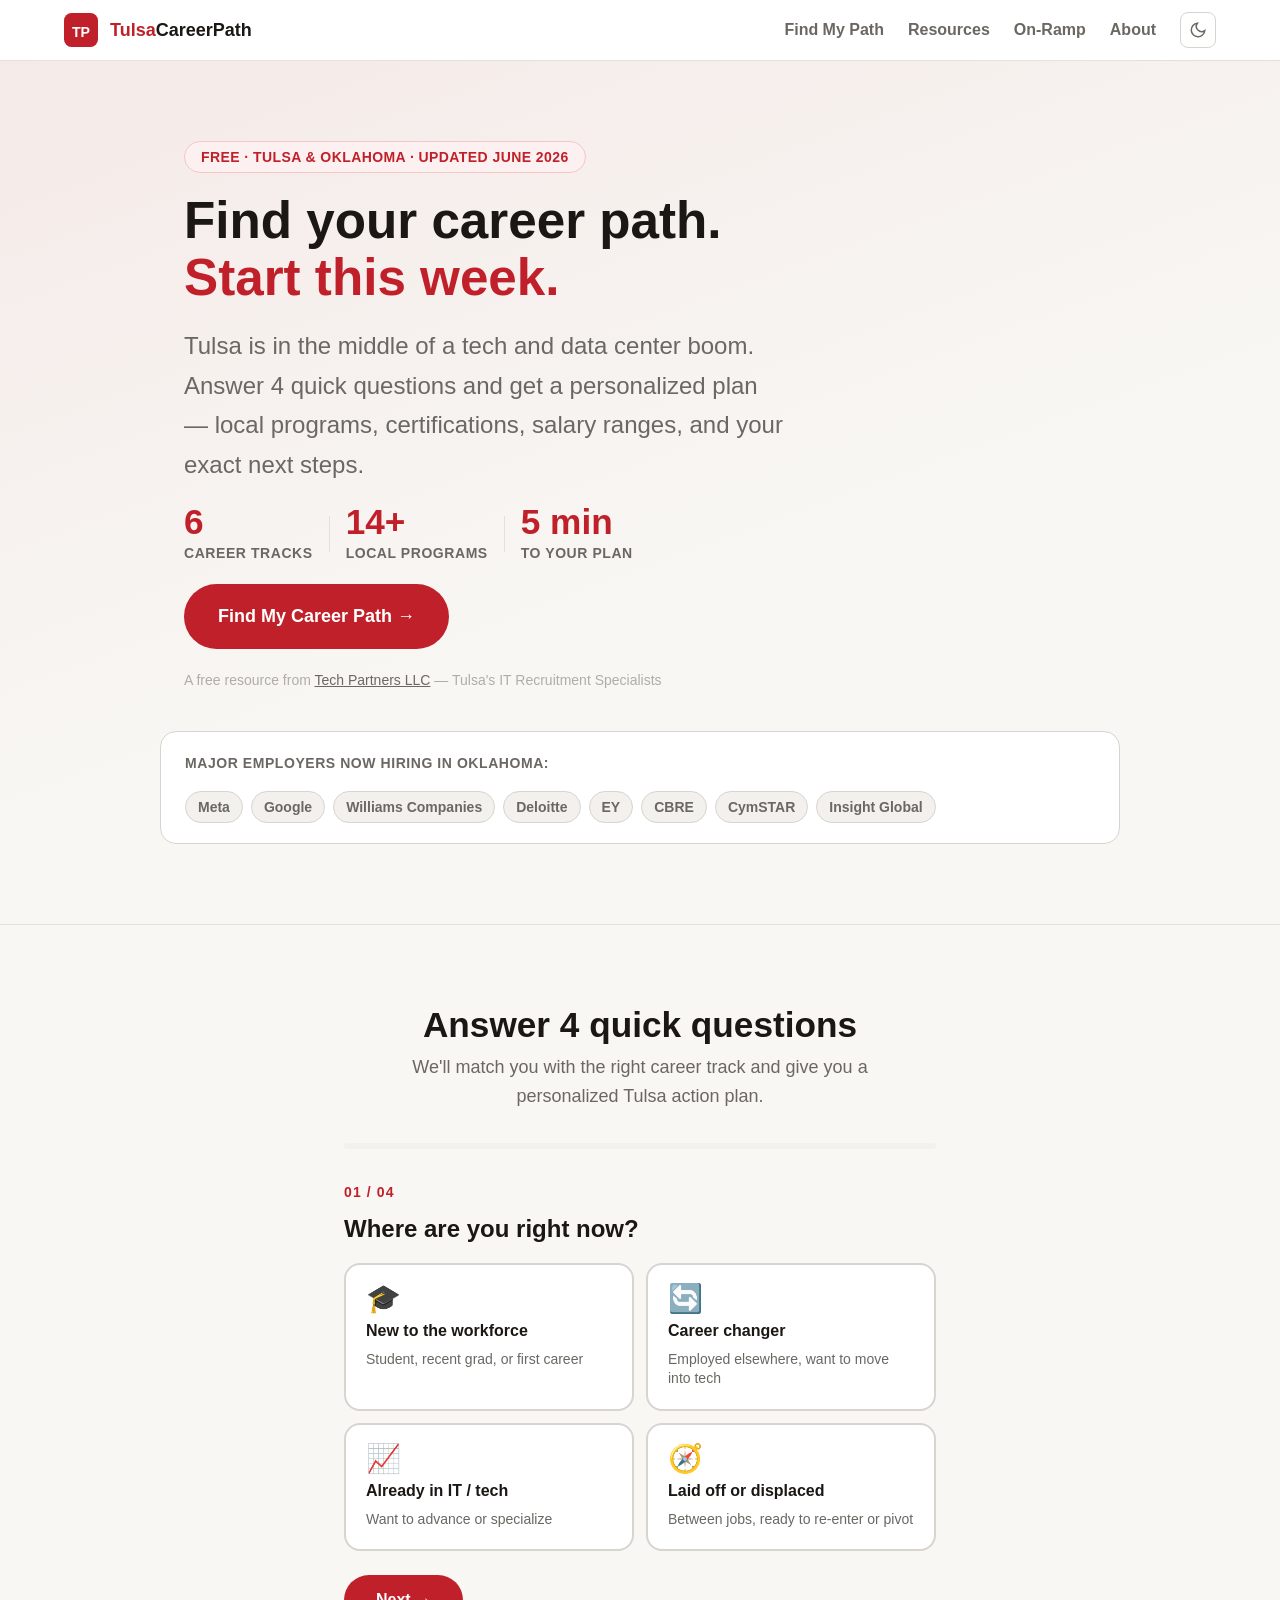
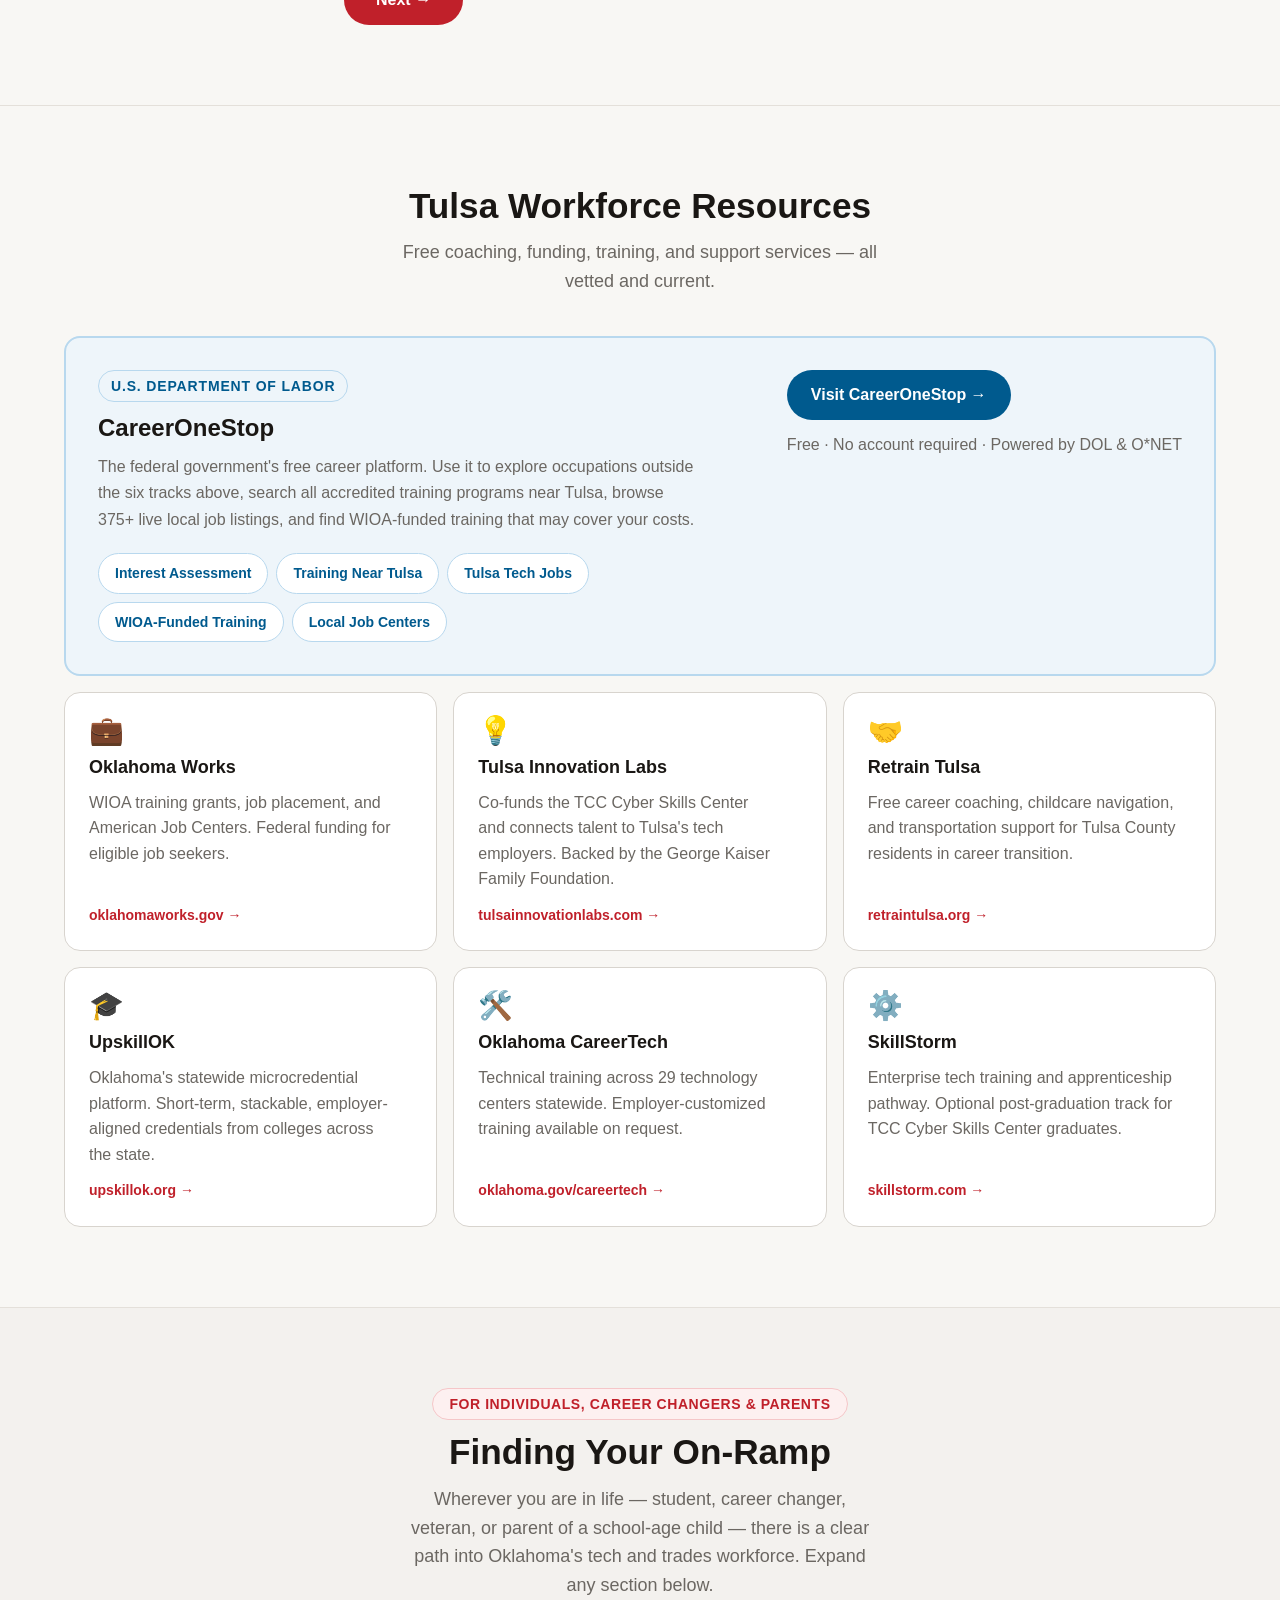
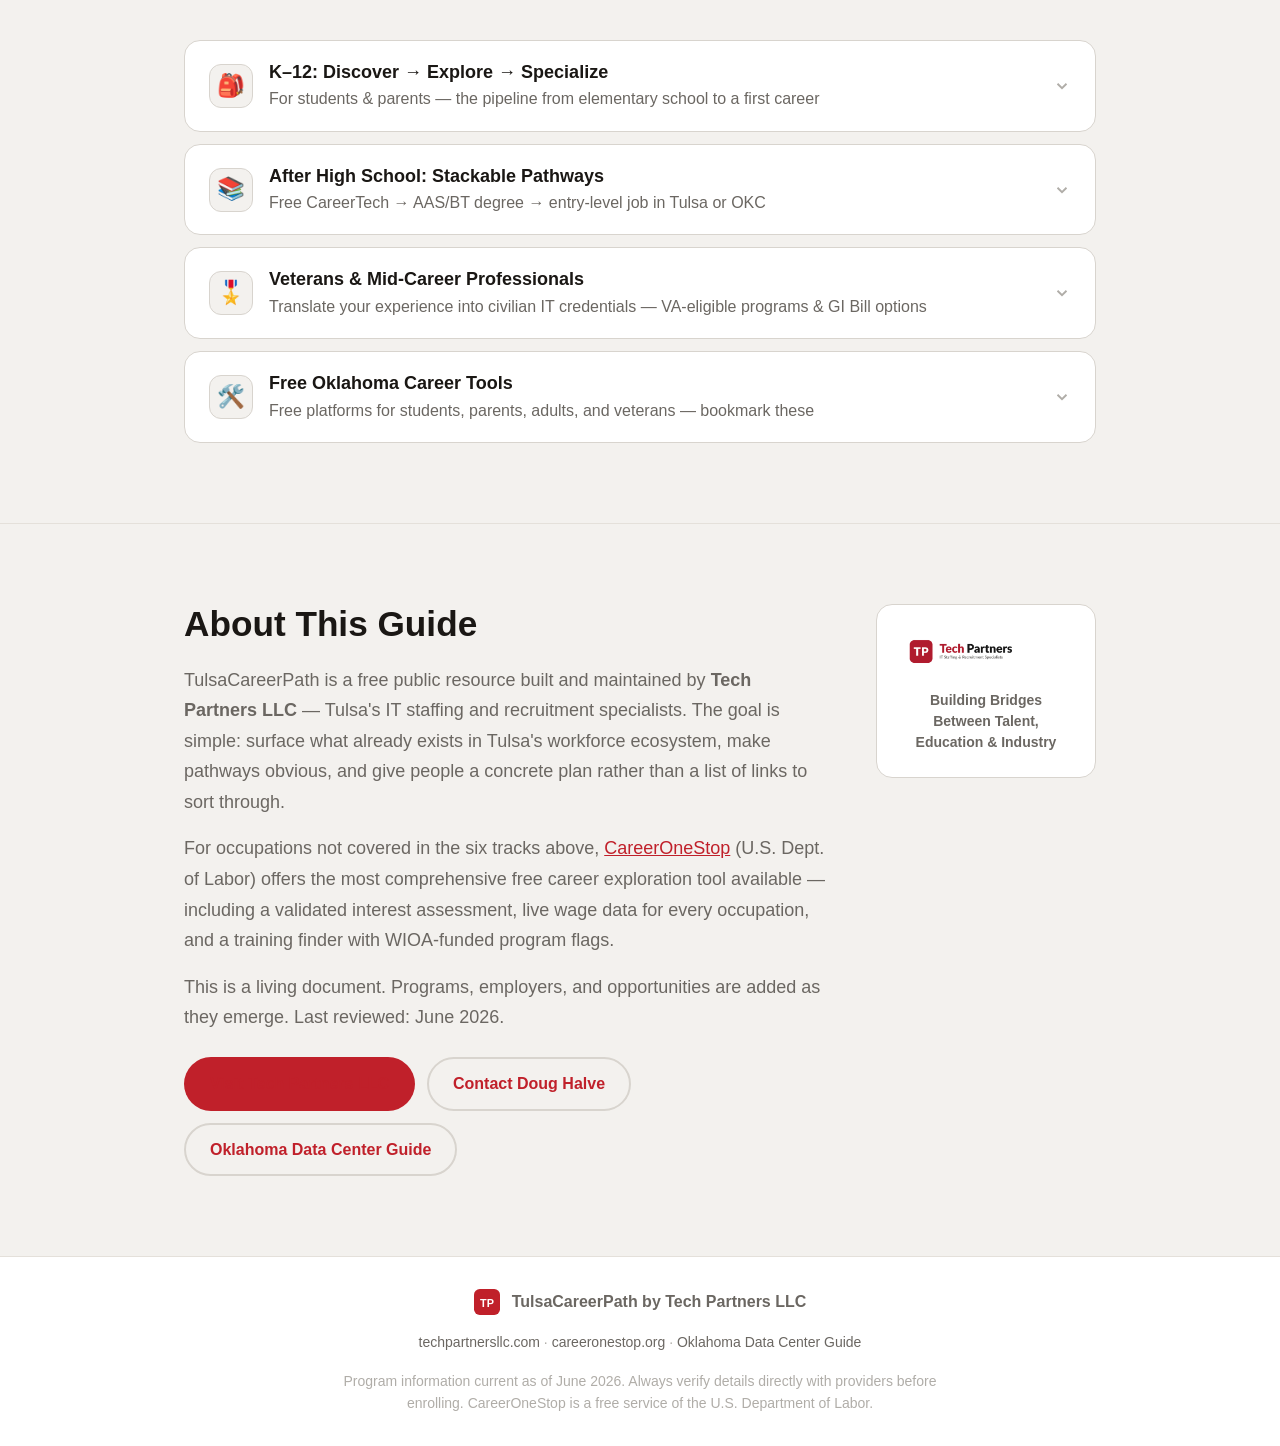
==== commit 0596b77f: "Add files via upload" ====
--- a/index.html
+++ b/index.html
@@ -25,6 +25,7 @@
       <nav class="header-nav" aria-label="Site sections">
         <a href="#quiz">Find My Path</a>
         <a href="#resources">Resources</a>
+        <a href="#onramp">On-Ramp</a>
         <a href="#about">About</a>
       </nav>
       <button class="theme-toggle" data-theme-toggle aria-label="Toggle dark mode">
@@ -313,6 +314,297 @@
     </div>
   </section>
 
+
+  <!-- ─── FINDING YOUR ON-RAMP ────────────────────────────────────────── -->
+  <section class="onramp-section" id="onramp">
+    <div class="onramp-inner">
+      <div class="section-header">
+        <div class="section-eyebrow">For Individuals, Career Changers &amp; Parents</div>
+        <h2>Finding Your On-Ramp</h2>
+        <p>Wherever you are in life — student, career changer, veteran, or parent of a school-age child — there is a clear path into Oklahoma's tech and trades workforce. Expand any section below.</p>
+      </div>
+
+      <div class="accordion" id="onrampAccordion">
+
+        <!-- K-12 -->
+        <div class="acc-item" id="acc-k12">
+          <button class="acc-trigger" aria-expanded="false" aria-controls="acc-k12-body">
+            <span class="acc-icon-wrap"><span class="acc-emoji">🎒</span></span>
+            <span class="acc-label">
+              <span class="acc-title">K–12: Discover → Explore → Specialize</span>
+              <span class="acc-sub">For students &amp; parents — the pipeline from elementary school to a first career</span>
+            </span>
+            <span class="acc-chevron" aria-hidden="true">
+              <svg width="18" height="18" viewBox="0 0 24 24" fill="none" stroke="currentColor" stroke-width="2.5"><path d="M6 9l6 6 6-6"/></svg>
+            </span>
+          </button>
+          <div class="acc-body" id="acc-k12-body" hidden>
+            <div class="acc-content">
+
+              <div class="onramp-flow">
+                <div class="flow-step">
+                  <div class="flow-badge">Elementary</div>
+                  <div class="flow-title">Discover</div>
+                  <div class="flow-desc">Basic digital citizenship, typing, and logic/coding games. Oklahoma public schools follow state computer science standards that introduce these concepts early. Use <a href="https://www.okcareerguide.org" target="_blank" rel="noopener">OK Career Guide</a> to explore careers at any age — it's free for all Oklahomans.</div>
+                </div>
+                <div class="flow-arrow" aria-hidden="true">→</div>
+                <div class="flow-step">
+                  <div class="flow-badge">Middle School</div>
+                  <div class="flow-title">Explore</div>
+                  <div class="flow-desc">Introductory computer science, STEM electives, block-based coding, robotics, and basic web design. Use <a href="https://www.okcareerguide.org" target="_blank" rel="noopener">OK Career Guide</a> and <a href="https://www.okcollegestart.org" target="_blank" rel="noopener">OKcollegestart.org</a> to take free interest assessments and see how "liking tech" connects to real jobs.</div>
+                </div>
+                <div class="flow-arrow" aria-hidden="true">→</div>
+                <div class="flow-step flow-step-highlight">
+                  <div class="flow-badge flow-badge-primary">High School</div>
+                  <div class="flow-title">Specialize</div>
+                  <div class="flow-desc">Choose a CareerTech pathway: IT support, networking, web & digital media, programming, or skilled trades. Earn real certifications and college credit before you graduate.</div>
+                </div>
+              </div>
+
+              <div class="onramp-cards">
+                <div class="onramp-card">
+                  <div class="oc-header">
+                    <span class="oc-logo-text">Tulsa Tech</span>
+                    <span class="oc-tag">Tulsa County</span>
+                  </div>
+                  <p>Serves Tulsa County high school students <strong>tuition-free</strong>. Programs in IT Networking, Cyber Security, Computer Repair, Enterprise Networks, and more — available during the school day or evenings. Students can earn CompTIA A+ and Network+ certifications before graduating.</p>
+                  <a href="https://tulsatech.edu" target="_blank" rel="noopener" class="oc-link">tulsatech.edu →</a>
+                </div>
+                <div class="onramp-card">
+                  <div class="oc-header">
+                    <span class="oc-logo-text">Statewide CareerTech</span>
+                    <span class="oc-tag">All 77 Counties</span>
+                  </div>
+                  <p>Oklahoma has <strong>29 CareerTech technology centers</strong> serving every county. Most offer tuition-free enrollment to in-district high school students. Programs range from IT and cybersecurity to electrical trades and construction.</p>
+                  <a href="https://oklahoma.gov/careertech" target="_blank" rel="noopener" class="oc-link">oklahoma.gov/careertech →</a>
+                </div>
+                <div class="onramp-card">
+                  <div class="oc-header">
+                    <span class="oc-logo-text">OKcollegestart.org</span>
+                    <span class="oc-tag">Free Tool</span>
+                  </div>
+                  <p>Free college and career planning portal for Oklahoma students. Build an education plan, search for scholarships and financial aid, and connect career interests to specific CareerTech and college programs.</p>
+                  <a href="https://www.okcollegestart.org" target="_blank" rel="noopener" class="oc-link">okcollegestart.org →</a>
+                </div>
+              </div>
+
+            </div>
+          </div>
+        </div>
+
+        <!-- Stackable Pathways -->
+        <div class="acc-item" id="acc-stackable">
+          <button class="acc-trigger" aria-expanded="false" aria-controls="acc-stackable-body">
+            <span class="acc-icon-wrap"><span class="acc-emoji">📚</span></span>
+            <span class="acc-label">
+              <span class="acc-title">After High School: Stackable Pathways</span>
+              <span class="acc-sub">Free CareerTech → AAS/BT degree → entry-level job in Tulsa or OKC</span>
+            </span>
+            <span class="acc-chevron" aria-hidden="true">
+              <svg width="18" height="18" viewBox="0 0 24 24" fill="none" stroke="currentColor" stroke-width="2.5"><path d="M6 9l6 6 6-6"/></svg>
+            </span>
+          </button>
+          <div class="acc-body" id="acc-stackable-body" hidden>
+            <div class="acc-content">
+              <p class="acc-intro">Oklahoma's postsecondary system is designed to be stackable — you don't have to choose between working and earning credentials. The three steps below apply across IT, cybersecurity, data, and trades tracks.</p>
+
+              <div class="ladder">
+                <div class="ladder-step">
+                  <div class="ladder-num">1</div>
+                  <div class="ladder-content">
+                    <div class="ladder-title">Free or Low-Cost CareerTech Training</div>
+                    <p>Enroll as an adult at Tulsa Tech or any of Oklahoma's 29 CareerTech centers. Evening and weekend options available. Many programs are low-cost or covered by WIOA funding through <a href="https://oklahomaworks.gov" target="_blank" rel="noopener">Oklahoma Works</a>.</p>
+                    <div class="ladder-certs">
+                      <span class="cert-chip">CompTIA A+</span>
+                      <span class="cert-chip">Network+</span>
+                      <span class="cert-chip">Security+</span>
+                      <span class="cert-chip">NCCER</span>
+                      <span class="cert-chip">OSHA 10</span>
+                    </div>
+                    <p class="ladder-note">Tulsa Tech's Enterprise Network Technologies program is GI Bill–eligible. Use <a href="https://www.careeronestop.org/LocalHelp/EducationAndTraining/find-colleges.aspx?location=Tulsa%2C+OK&radius=25&lang=en" target="_blank" rel="noopener">CareerOneStop's Training Finder</a> to search all accredited programs near Tulsa with WIOA-funding flags.</p>
+                  </div>
+                </div>
+                <div class="ladder-connector" aria-hidden="true"></div>
+                <div class="ladder-step">
+                  <div class="ladder-num">2</div>
+                  <div class="ladder-content">
+                    <div class="ladder-title">Associate of Applied Science (AAS) or Bachelor of Technology (BT)</div>
+                    <p>Stack a degree on top of your CareerTech credentials to deepen expertise and raise your ceiling.</p>
+                    <div class="onramp-cards onramp-cards-sm">
+                      <div class="onramp-card">
+                        <div class="oc-header"><span class="oc-logo-text">OSU-OKC</span></div>
+                        <p>AAS in Information Technology — networking, Microsoft systems, and IT support tracks. Affordable and transfer-friendly.</p>
+                        <a href="https://osuokc.edu" target="_blank" rel="noopener" class="oc-link">osuokc.edu →</a>
+                      </div>
+                      <div class="onramp-card">
+                        <div class="oc-header"><span class="oc-logo-text">OSUIT</span></div>
+                        <p>BT in IT with tracks in Cybersecurity, Network Infrastructure, and Software Development. Partnered with Google's Pryor and Stillwater data centers.</p>
+                        <a href="https://osuit.edu" target="_blank" rel="noopener" class="oc-link">osuit.edu →</a>
+                      </div>
+                      <div class="onramp-card">
+                        <div class="oc-header"><span class="oc-logo-text">TCC</span></div>
+                        <p>AAS pathways plus the free Cyber Skills Center for accelerated entry into cyber, data analytics, and AI — no cost, evenings.</p>
+                        <a href="https://tulsacc.edu" target="_blank" rel="noopener" class="oc-link">tulsacc.edu →</a>
+                      </div>
+                    </div>
+                  </div>
+                </div>
+                <div class="ladder-connector" aria-hidden="true"></div>
+                <div class="ladder-step ladder-step-final">
+                  <div class="ladder-num ladder-num-final">3</div>
+                  <div class="ladder-content">
+                    <div class="ladder-title">Entry-Level Jobs in Tulsa &amp; Oklahoma</div>
+                    <p>Your combination of CareerTech certifications and AAS/BT credentials positions you for roles like:</p>
+                    <div class="roles-wrap">
+                      <span class="role-chip">IT Support Specialist</span>
+                      <span class="role-chip">Help Desk Technician</span>
+                      <span class="role-chip">Junior Network Technician</span>
+                      <span class="role-chip">Systems Administrator</span>
+                      <span class="role-chip">SOC Analyst</span>
+                      <span class="role-chip">Data Center Technician</span>
+                      <span class="role-chip">Journeyman Electrician</span>
+                    </div>
+                    <p class="ladder-note">See <a href="#quiz">the quiz above</a> for salary ranges and full role breakdowns by track.</p>
+                  </div>
+                </div>
+              </div>
+
+            </div>
+          </div>
+        </div>
+
+        <!-- Veterans & Mid-Career -->
+        <div class="acc-item" id="acc-vets">
+          <button class="acc-trigger" aria-expanded="false" aria-controls="acc-vets-body">
+            <span class="acc-icon-wrap"><span class="acc-emoji">🎖️</span></span>
+            <span class="acc-label">
+              <span class="acc-title">Veterans &amp; Mid-Career Professionals</span>
+              <span class="acc-sub">Translate your experience into civilian IT credentials — VA-eligible programs &amp; GI Bill options</span>
+            </span>
+            <span class="acc-chevron" aria-hidden="true">
+              <svg width="18" height="18" viewBox="0 0 24 24" fill="none" stroke="currentColor" stroke-width="2.5"><path d="M6 9l6 6 6-6"/></svg>
+            </span>
+          </button>
+          <div class="acc-body" id="acc-vets-body" hidden>
+            <div class="acc-content">
+              <p class="acc-intro">If you've served in the military or spent years in another industry, you likely have more transferable skills than you realize. Leadership, troubleshooting under pressure, logistics, and communications all map directly to IT, cybersecurity, and operations roles.</p>
+
+              <div class="ladder">
+                <div class="ladder-step">
+                  <div class="ladder-num">1</div>
+                  <div class="ladder-content">
+                    <div class="ladder-title">Clarify Your Target Track</div>
+                    <p>Use <a href="https://www.okcareerguide.org" target="_blank" rel="noopener">OK Career Guide</a> occupation profiles to match your background to a specific role family — support, systems, cybersecurity, data, or trades. <a href="https://www.careeronestop.org/Toolkit/Careers/interest-assessment.aspx" target="_blank" rel="noopener">CareerOneStop's free interest assessment</a> is another strong starting point.</p>
+                  </div>
+                </div>
+                <div class="ladder-connector" aria-hidden="true"></div>
+                <div class="ladder-step">
+                  <div class="ladder-num">2</div>
+                  <div class="ladder-content">
+                    <div class="ladder-title">Map Your Experience to Civilian IT Skills</div>
+                    <p>Oklahoma's CareerTech centers and community colleges understand how to evaluate prior military and professional experience — many can grant credit or advanced standing. You may be closer to a credential than you think.</p>
+                  </div>
+                </div>
+                <div class="ladder-connector" aria-hidden="true"></div>
+                <div class="ladder-step ladder-step-final">
+                  <div class="ladder-num">3</div>
+                  <div class="ladder-content">
+                    <div class="ladder-title">Choose a Training Path That Works With Your Benefits</div>
+                    <div class="vet-programs">
+                      <div class="vet-card">
+                        <div class="vet-card-header">
+                          <span class="vet-tag gi-tag">GI Bill Eligible</span>
+                          <span class="vet-name">Tulsa Tech</span>
+                        </div>
+                        <p>Enterprise Network Technologies, Cyber Security/Forensics, and several other IT programs are GI Bill–eligible.</p>
+                        <a href="https://www.benefits.va.gov/GIBILL/" target="_blank" rel="noopener" class="oc-link">Verify at VA.gov →</a>
+                      </div>
+                      <div class="vet-card">
+                        <div class="vet-card-header">
+                          <span class="vet-tag gi-tag">GI Bill Eligible</span>
+                          <span class="vet-name">OSUIT</span>
+                        </div>
+                        <p>Multiple BT programs are VA-eligible. Strong fit for veterans with technical or mechanical backgrounds targeting data center, networking, or cybersecurity careers.</p>
+                        <a href="https://osuit.edu" target="_blank" rel="noopener" class="oc-link">osuit.edu →</a>
+                      </div>
+                      <div class="vet-card vet-card-free">
+                        <div class="vet-card-header">
+                          <span class="vet-tag free-tag">No GI Bill Needed</span>
+                          <span class="vet-name">TCC Cyber Skills Center</span>
+                        </div>
+                        <p>Free 24-week evening program — no GI Bill required because it costs nothing. Ideal for veterans who want to move fast without using education benefits.</p>
+                        <a href="https://www.tulsacc.edu/academics/workforce-continuing-education/workforce-trainings/cyber-skills-center" target="_blank" rel="noopener" class="oc-link">Apply at TCC →</a>
+                      </div>
+                      <div class="vet-card vet-card-free">
+                        <div class="vet-card-header">
+                          <span class="vet-tag free-tag">Built for Veterans</span>
+                          <span class="vet-name">America's Workforce Academy</span>
+                        </div>
+                        <p>Explicitly designed for veterans entering skilled trades. Free training, daily stipend, housing covered, and a guaranteed job offer at completion.</p>
+                        <a href="https://www.meta.com/actions/americas-workforce-academy/" target="_blank" rel="noopener" class="oc-link">Apply at Meta/AWA →</a>
+                      </div>
+                    </div>
+                    <div class="wioa-note">
+                      <span class="wioa-label">WIOA Funding Available</span>
+                      Dislocated workers and eligible job seekers can access training grants for approved programs through <a href="https://oklahomaworks.gov" target="_blank" rel="noopener">Oklahoma Works</a>.
+                    </div>
+                  </div>
+                </div>
+              </div>
+
+            </div>
+          </div>
+        </div>
+
+        <!-- Free Tools -->
+        <div class="acc-item" id="acc-tools">
+          <button class="acc-trigger" aria-expanded="false" aria-controls="acc-tools-body">
+            <span class="acc-icon-wrap"><span class="acc-emoji">🛠️</span></span>
+            <span class="acc-label">
+              <span class="acc-title">Free Oklahoma Career Tools</span>
+              <span class="acc-sub">Free platforms for students, parents, adults, and veterans — bookmark these</span>
+            </span>
+            <span class="acc-chevron" aria-hidden="true">
+              <svg width="18" height="18" viewBox="0 0 24 24" fill="none" stroke="currentColor" stroke-width="2.5"><path d="M6 9l6 6 6-6"/></svg>
+            </span>
+          </button>
+          <div class="acc-body" id="acc-tools-body" hidden>
+            <div class="acc-content">
+              <p class="acc-intro">These platforms are free for every audience and work at every life stage. They complement the six career tracks above — especially useful when exploring options outside the tracks or preparing for a CareerTech or college application.</p>
+              <div class="tools-grid">
+                <a href="https://www.okcareerguide.org" target="_blank" rel="noopener" class="tool-card">
+                  <div class="tool-icon">🗺️</div>
+                  <div class="tool-name">OK Career Guide</div>
+                  <p>Career exploration, interest assessments, occupation profiles, and education planning — free for all Oklahomans, students through adults.</p>
+                  <span class="oc-link">okcareerguide.org →</span>
+                </a>
+                <a href="https://www.okcollegestart.org" target="_blank" rel="noopener" class="tool-card">
+                  <div class="tool-icon">🎓</div>
+                  <div class="tool-name">OKcollegestart.org</div>
+                  <p>College and career planning portal for Oklahoma students. Scholarship search, financial aid tools, and detailed career information.</p>
+                  <span class="oc-link">okcollegestart.org →</span>
+                </a>
+                <a href="https://www.careeronestop.org" target="_blank" rel="noopener" class="tool-card">
+                  <div class="tool-icon">🇺🇸</div>
+                  <div class="tool-name">CareerOneStop</div>
+                  <p>Federal career platform (U.S. Dept. of Labor). Interest assessment, live wage data for every occupation, training finder, and Tulsa job listings.</p>
+                  <span class="oc-link">careeronestop.org →</span>
+                </a>
+                <a href="https://oklahomaworks.gov" target="_blank" rel="noopener" class="tool-card">
+                  <div class="tool-icon">💼</div>
+                  <div class="tool-name">Oklahoma Works</div>
+                  <p>State workforce system — WIOA training grants, job placement, and American Job Centers. Federal funding available for eligible job seekers.</p>
+                  <span class="oc-link">oklahomaworks.gov →</span>
+                </a>
+              </div>
+            </div>
+          </div>
+        </div>
+
+      </div><!-- /accordion -->
+    </div>
+  </section>
+
   <!-- ─── ABOUT ────────────────────────────────────────────────────────── -->
   <section class="about-section" id="about">
     <div class="about-inner">
@@ -328,7 +620,7 @@
         </div>
       </div>
       <div class="about-logo-wrap">
-        <img src="logo.jpg" alt="Tech Partners LLC — IT Staffing &amp; Recruitment Specialists" class="about-logo" />
+        <img src="logo-horizontal.jpg" alt="Tech Partners LLC — IT Staffing &amp; Recruitment Specialists" class="about-logo about-logo-h" />
         <p class="about-tagline">Building Bridges Between Talent, Education &amp; Industry</p>
       </div>
     </div>
--- a/style.css
+++ b/style.css
@@ -1546,3 +1546,522 @@
 @media (max-width: 600px) {
   .footer-inner { padding: 0 var(--space-4); }
 }
+
+/* ─── ON-RAMP SECTION ───────────────────────────────────────────────────── */
+.onramp-section {
+  padding-block: clamp(var(--space-12), 8vw, var(--space-20));
+  background: var(--color-surface-2);
+  border-top: 1px solid var(--color-divider);
+}
+
+.onramp-inner {
+  max-width: var(--content-default);
+  margin: 0 auto;
+  padding: 0 var(--space-6);
+}
+
+.section-eyebrow {
+  display: inline-flex;
+  align-items: center;
+  padding: var(--space-1) var(--space-4);
+  background: var(--color-primary-subtle);
+  color: var(--color-primary);
+  border: 1px solid var(--color-primary-border);
+  border-radius: var(--radius-full);
+  font-size: var(--text-xs);
+  font-weight: 700;
+  letter-spacing: 0.04em;
+  text-transform: uppercase;
+  margin-bottom: var(--space-3);
+}
+
+/* ─── ACCORDION ─────────────────────────────────────────────────────────── */
+.accordion {
+  display: flex;
+  flex-direction: column;
+  gap: var(--space-3);
+}
+
+.acc-item {
+  background: var(--color-surface);
+  border: 1px solid var(--color-border);
+  border-radius: var(--radius-xl);
+  overflow: hidden;
+  transition: border-color var(--transition), box-shadow var(--transition);
+}
+
+.acc-item.acc-open {
+  border-color: var(--color-primary);
+  box-shadow: var(--shadow-md);
+}
+
+.acc-trigger {
+  display: flex;
+  align-items: center;
+  gap: var(--space-4);
+  width: 100%;
+  padding: var(--space-5) var(--space-6);
+  background: none;
+  border: none;
+  cursor: pointer;
+  text-align: left;
+  color: var(--color-text);
+}
+
+.acc-trigger:hover { background: var(--color-surface-2); }
+.acc-open .acc-trigger { background: var(--color-primary-subtle); }
+
+.acc-icon-wrap {
+  display: flex;
+  align-items: center;
+  justify-content: center;
+  width: 44px;
+  height: 44px;
+  min-width: 44px;
+  background: var(--color-surface-2);
+  border: 1px solid var(--color-border);
+  border-radius: var(--radius-lg);
+  font-size: 1.4rem;
+  line-height: 1;
+  flex-shrink: 0;
+}
+
+.acc-open .acc-icon-wrap {
+  background: var(--color-primary-subtle);
+  border-color: var(--color-primary-border);
+}
+
+.acc-label {
+  flex: 1;
+  display: flex;
+  flex-direction: column;
+  gap: var(--space-1);
+  min-width: 0;
+}
+
+.acc-title {
+  font-family: var(--font-display);
+  font-size: var(--text-base);
+  font-weight: 800;
+  color: var(--color-text);
+  line-height: 1.3;
+}
+
+.acc-sub {
+  font-size: var(--text-sm);
+  color: var(--color-text-muted);
+  line-height: 1.4;
+}
+
+.acc-chevron {
+  color: var(--color-text-faint);
+  flex-shrink: 0;
+  transition: transform var(--transition);
+}
+
+.acc-open .acc-chevron {
+  transform: rotate(180deg);
+  color: var(--color-primary);
+}
+
+/* Accordion body */
+.acc-body {
+  border-top: 1px solid var(--color-border);
+}
+
+.acc-open .acc-body { border-color: var(--color-primary-border); }
+
+.acc-content {
+  padding: var(--space-6) var(--space-6) var(--space-8);
+  display: flex;
+  flex-direction: column;
+  gap: var(--space-6);
+}
+
+.acc-intro {
+  font-size: var(--text-base);
+  color: var(--color-text-muted);
+  line-height: 1.7;
+  max-width: 720px;
+}
+
+/* ─── K-12 FLOW ─────────────────────────────────────────────────────────── */
+.onramp-flow {
+  display: flex;
+  align-items: flex-start;
+  gap: var(--space-3);
+  flex-wrap: wrap;
+}
+
+.flow-step {
+  flex: 1;
+  min-width: 200px;
+  background: var(--color-surface-2);
+  border: 1px solid var(--color-border);
+  border-radius: var(--radius-xl);
+  padding: var(--space-5);
+  display: flex;
+  flex-direction: column;
+  gap: var(--space-2);
+}
+
+.flow-step-highlight {
+  background: var(--color-highlight);
+  border-color: var(--color-highlight-border);
+}
+
+.flow-badge {
+  display: inline-flex;
+  padding: var(--space-1) var(--space-3);
+  background: var(--color-surface);
+  border: 1px solid var(--color-border);
+  border-radius: var(--radius-full);
+  font-size: var(--text-xs);
+  font-weight: 700;
+  color: var(--color-text-muted);
+  text-transform: uppercase;
+  letter-spacing: 0.05em;
+  align-self: flex-start;
+}
+
+.flow-badge-primary {
+  background: var(--color-primary-subtle);
+  border-color: var(--color-primary-border);
+  color: var(--color-primary);
+}
+
+.flow-title {
+  font-family: var(--font-display);
+  font-size: var(--text-lg);
+  font-weight: 800;
+  color: var(--color-text);
+}
+
+.flow-desc {
+  font-size: var(--text-sm);
+  color: var(--color-text-muted);
+  line-height: 1.6;
+  max-width: 100%;
+}
+
+.flow-desc a { color: var(--color-primary); text-decoration: underline; }
+
+.flow-arrow {
+  font-size: 1.5rem;
+  color: var(--color-text-faint);
+  padding-top: var(--space-8);
+  flex-shrink: 0;
+  font-weight: 700;
+}
+
+/* ─── ON-RAMP CARDS ─────────────────────────────────────────────────────── */
+.onramp-cards {
+  display: grid;
+  grid-template-columns: repeat(3, 1fr);
+  gap: var(--space-4);
+}
+
+.onramp-cards-sm {
+  grid-template-columns: repeat(3, 1fr);
+  margin-top: var(--space-3);
+}
+
+.onramp-card {
+  background: var(--color-surface-2);
+  border: 1px solid var(--color-border);
+  border-radius: var(--radius-xl);
+  padding: var(--space-5);
+  display: flex;
+  flex-direction: column;
+  gap: var(--space-3);
+}
+
+.oc-header {
+  display: flex;
+  align-items: center;
+  gap: var(--space-3);
+  flex-wrap: wrap;
+}
+
+.oc-logo-text {
+  font-family: var(--font-display);
+  font-size: var(--text-base);
+  font-weight: 800;
+  color: var(--color-text);
+}
+
+.oc-tag {
+  display: inline-flex;
+  padding: var(--space-1) var(--space-3);
+  background: var(--color-surface);
+  border: 1px solid var(--color-border);
+  border-radius: var(--radius-full);
+  font-size: var(--text-xs);
+  font-weight: 600;
+  color: var(--color-text-muted);
+}
+
+.onramp-card p {
+  font-size: var(--text-sm);
+  color: var(--color-text-muted);
+  line-height: 1.6;
+  flex: 1;
+  max-width: 100%;
+}
+
+.oc-link {
+  font-size: var(--text-sm);
+  font-weight: 700;
+  color: var(--color-primary);
+  text-decoration: none;
+  margin-top: auto;
+}
+
+.oc-link:hover { text-decoration: underline; }
+a.tool-card .oc-link { color: var(--color-primary); }
+
+/* ─── LADDER ────────────────────────────────────────────────────────────── */
+.ladder {
+  display: flex;
+  flex-direction: column;
+  gap: 0;
+}
+
+.ladder-step {
+  display: flex;
+  gap: var(--space-5);
+  align-items: flex-start;
+}
+
+.ladder-connector {
+  width: 2px;
+  height: var(--space-6);
+  background: var(--color-border);
+  margin-left: calc(var(--space-5) + 13px);
+}
+
+.ladder-num {
+  display: flex;
+  align-items: center;
+  justify-content: center;
+  width: 28px;
+  height: 28px;
+  min-width: 28px;
+  border-radius: var(--radius-full);
+  background: var(--color-primary);
+  color: #fff;
+  font-size: var(--text-xs);
+  font-weight: 800;
+  font-family: var(--font-display);
+  margin-top: 2px;
+  flex-shrink: 0;
+}
+
+.ladder-num-final { background: var(--color-success); }
+
+.ladder-content {
+  flex: 1;
+  padding-bottom: var(--space-4);
+  display: flex;
+  flex-direction: column;
+  gap: var(--space-3);
+}
+
+.ladder-title {
+  font-family: var(--font-display);
+  font-size: var(--text-base);
+  font-weight: 800;
+  color: var(--color-text);
+}
+
+.ladder-content p {
+  font-size: var(--text-sm);
+  color: var(--color-text-muted);
+  line-height: 1.65;
+  max-width: 100%;
+}
+
+.ladder-content a { color: var(--color-primary); }
+
+.ladder-note {
+  font-size: var(--text-xs) !important;
+  color: var(--color-text-faint) !important;
+  font-style: italic;
+}
+
+.ladder-note a { color: var(--color-text-muted) !important; text-decoration: underline; }
+
+.ladder-certs {
+  display: flex;
+  flex-wrap: wrap;
+  gap: var(--space-2);
+}
+
+.cert-chip {
+  display: inline-flex;
+  padding: var(--space-1) var(--space-3);
+  background: var(--color-surface);
+  border: 1px solid var(--color-border);
+  border-radius: var(--radius-full);
+  font-size: var(--text-xs);
+  font-weight: 600;
+  color: var(--color-text-muted);
+}
+
+/* ─── VET CARDS ─────────────────────────────────────────────────────────── */
+.vet-programs {
+  display: grid;
+  grid-template-columns: 1fr 1fr;
+  gap: var(--space-4);
+}
+
+.vet-card {
+  background: var(--color-surface-2);
+  border: 1px solid var(--color-border);
+  border-radius: var(--radius-xl);
+  padding: var(--space-5);
+  display: flex;
+  flex-direction: column;
+  gap: var(--space-3);
+}
+
+.vet-card-free {
+  background: var(--color-success-bg);
+  border-color: color-mix(in srgb, var(--color-success) 25%, transparent);
+}
+
+.vet-card-header {
+  display: flex;
+  align-items: center;
+  gap: var(--space-3);
+  flex-wrap: wrap;
+}
+
+.vet-name {
+  font-family: var(--font-display);
+  font-size: var(--text-sm);
+  font-weight: 800;
+  color: var(--color-text);
+}
+
+.vet-tag {
+  display: inline-flex;
+  padding: var(--space-1) var(--space-3);
+  border-radius: var(--radius-full);
+  font-size: var(--text-xs);
+  font-weight: 700;
+  text-transform: uppercase;
+  letter-spacing: 0.05em;
+}
+
+.gi-tag {
+  background: var(--color-primary-subtle);
+  color: var(--color-primary);
+  border: 1px solid var(--color-primary-border);
+}
+
+.free-tag {
+  background: var(--color-success-bg);
+  color: var(--color-success);
+  border: 1px solid color-mix(in srgb, var(--color-success) 30%, transparent);
+}
+
+.vet-card p {
+  font-size: var(--text-sm);
+  color: var(--color-text-muted);
+  line-height: 1.6;
+  max-width: 100%;
+  flex: 1;
+}
+
+.wioa-note {
+  margin-top: var(--space-4);
+  padding: var(--space-4) var(--space-5);
+  background: var(--color-cos-bg);
+  border: 1px solid var(--color-cos-border);
+  border-radius: var(--radius-lg);
+  font-size: var(--text-sm);
+  color: var(--color-text-muted);
+  line-height: 1.6;
+}
+
+.wioa-label {
+  font-weight: 800;
+  color: var(--color-cos);
+  margin-right: var(--space-2);
+}
+
+.wioa-note a { color: var(--color-cos); }
+
+/* ─── TOOLS GRID ─────────────────────────────────────────────────────────── */
+.tools-grid {
+  display: grid;
+  grid-template-columns: repeat(4, 1fr);
+  gap: var(--space-4);
+}
+
+.tool-card {
+  display: flex;
+  flex-direction: column;
+  gap: var(--space-3);
+  padding: var(--space-5);
+  background: var(--color-surface-2);
+  border: 1px solid var(--color-border);
+  border-radius: var(--radius-xl);
+  text-decoration: none;
+  color: var(--color-text);
+  transition: border-color var(--transition), box-shadow var(--transition), transform var(--transition);
+}
+
+.tool-card:hover {
+  border-color: var(--color-primary);
+  box-shadow: var(--shadow-md);
+  transform: translateY(-2px);
+}
+
+.tool-icon { font-size: 1.75rem; line-height: 1; }
+
+.tool-name {
+  font-family: var(--font-display);
+  font-size: var(--text-sm);
+  font-weight: 800;
+  color: var(--color-text);
+}
+
+.tool-card p {
+  font-size: var(--text-sm);
+  color: var(--color-text-muted);
+  line-height: 1.6;
+  flex: 1;
+  max-width: 100%;
+}
+
+/* ─── RESPONSIVE ─────────────────────────────────────────────────────────── */
+@media (max-width: 900px) {
+  .onramp-cards, .onramp-cards-sm { grid-template-columns: 1fr 1fr; }
+  .vet-programs { grid-template-columns: 1fr 1fr; }
+  .tools-grid { grid-template-columns: 1fr 1fr; }
+}
+
+@media (max-width: 600px) {
+  .onramp-inner { padding: 0 var(--space-4); }
+  .acc-trigger { padding: var(--space-4); gap: var(--space-3); }
+  .acc-content { padding: var(--space-5) var(--space-4); }
+  .onramp-flow { flex-direction: column; }
+  .flow-arrow { display: none; }
+  .onramp-cards, .onramp-cards-sm { grid-template-columns: 1fr; }
+  .vet-programs { grid-template-columns: 1fr; }
+  .tools-grid { grid-template-columns: 1fr 1fr; }
+  .acc-sub { display: none; }
+}
+
+@media (max-width: 420px) {
+  .tools-grid { grid-template-columns: 1fr; }
+}
+
+/* Horizontal logo variant in About */
+.about-logo-h {
+  width: 220px;
+  max-width: 100%;
+  border-radius: var(--radius-md);
+}
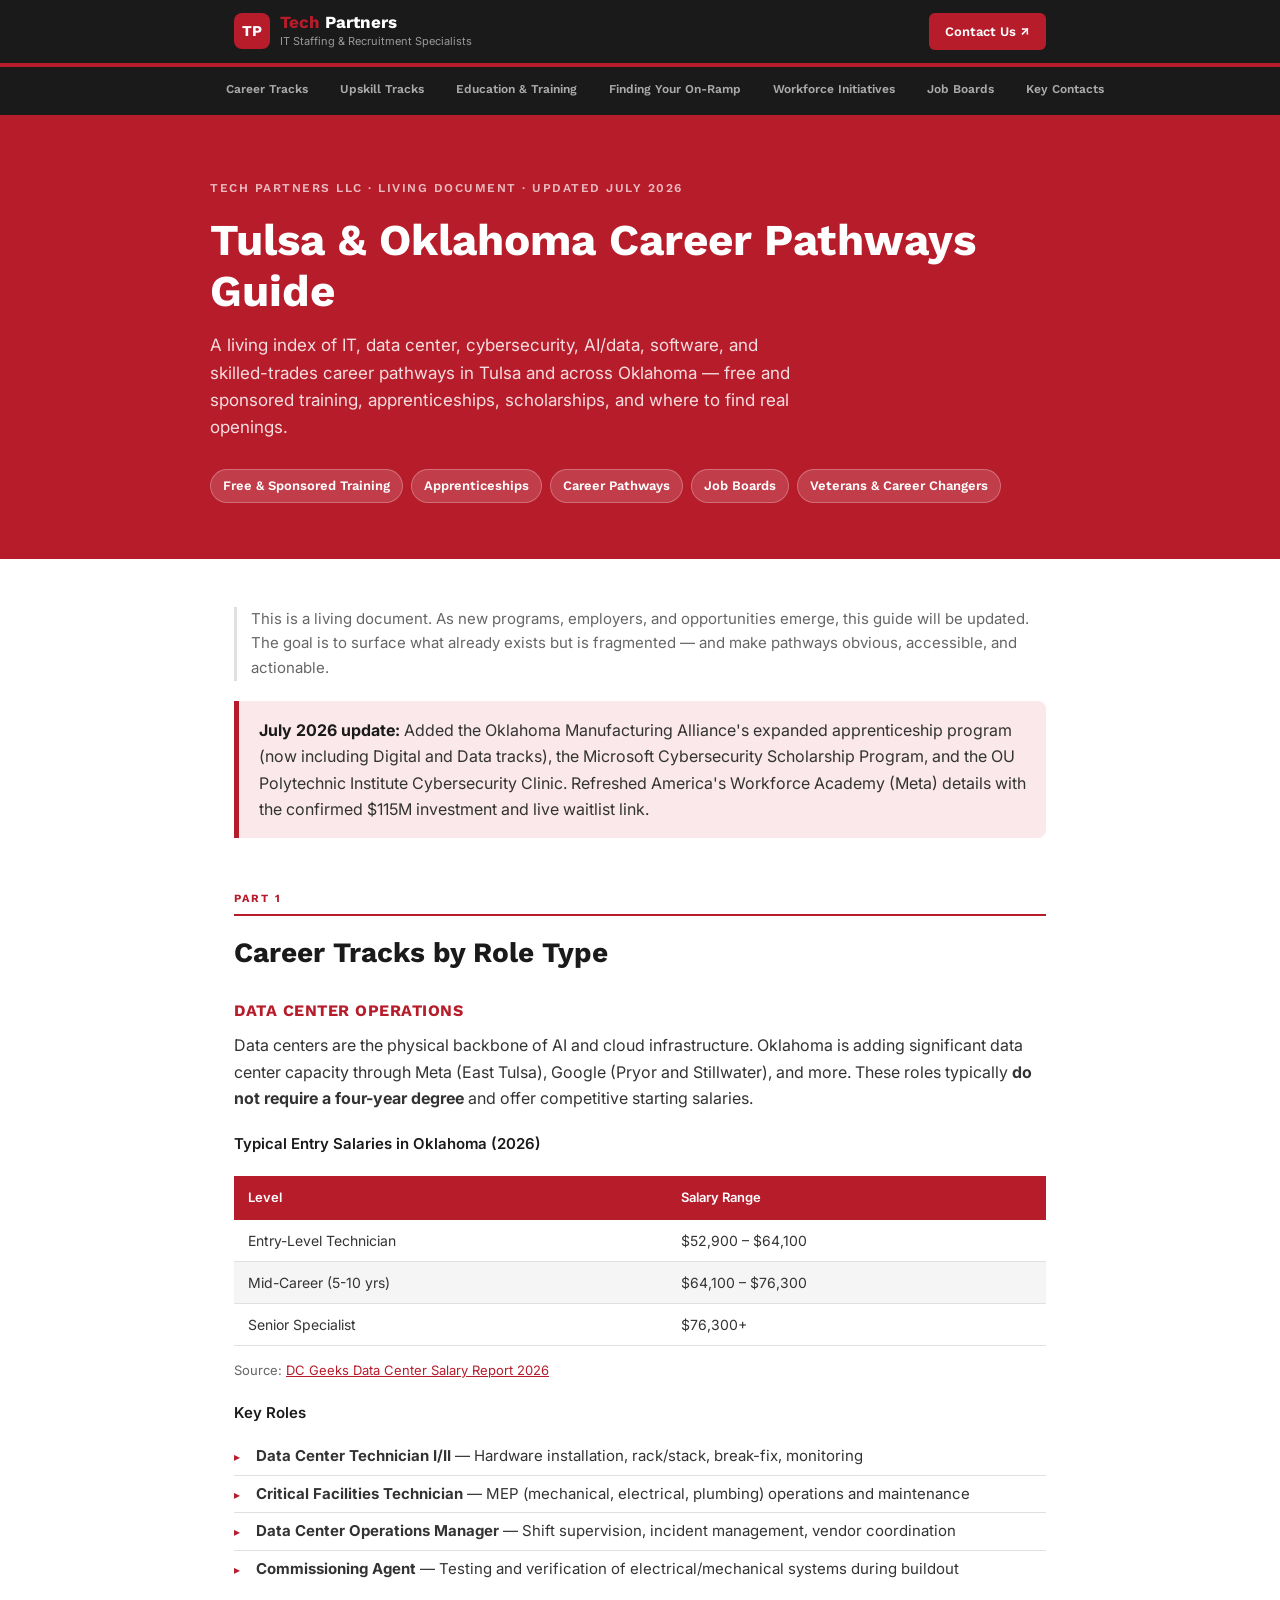
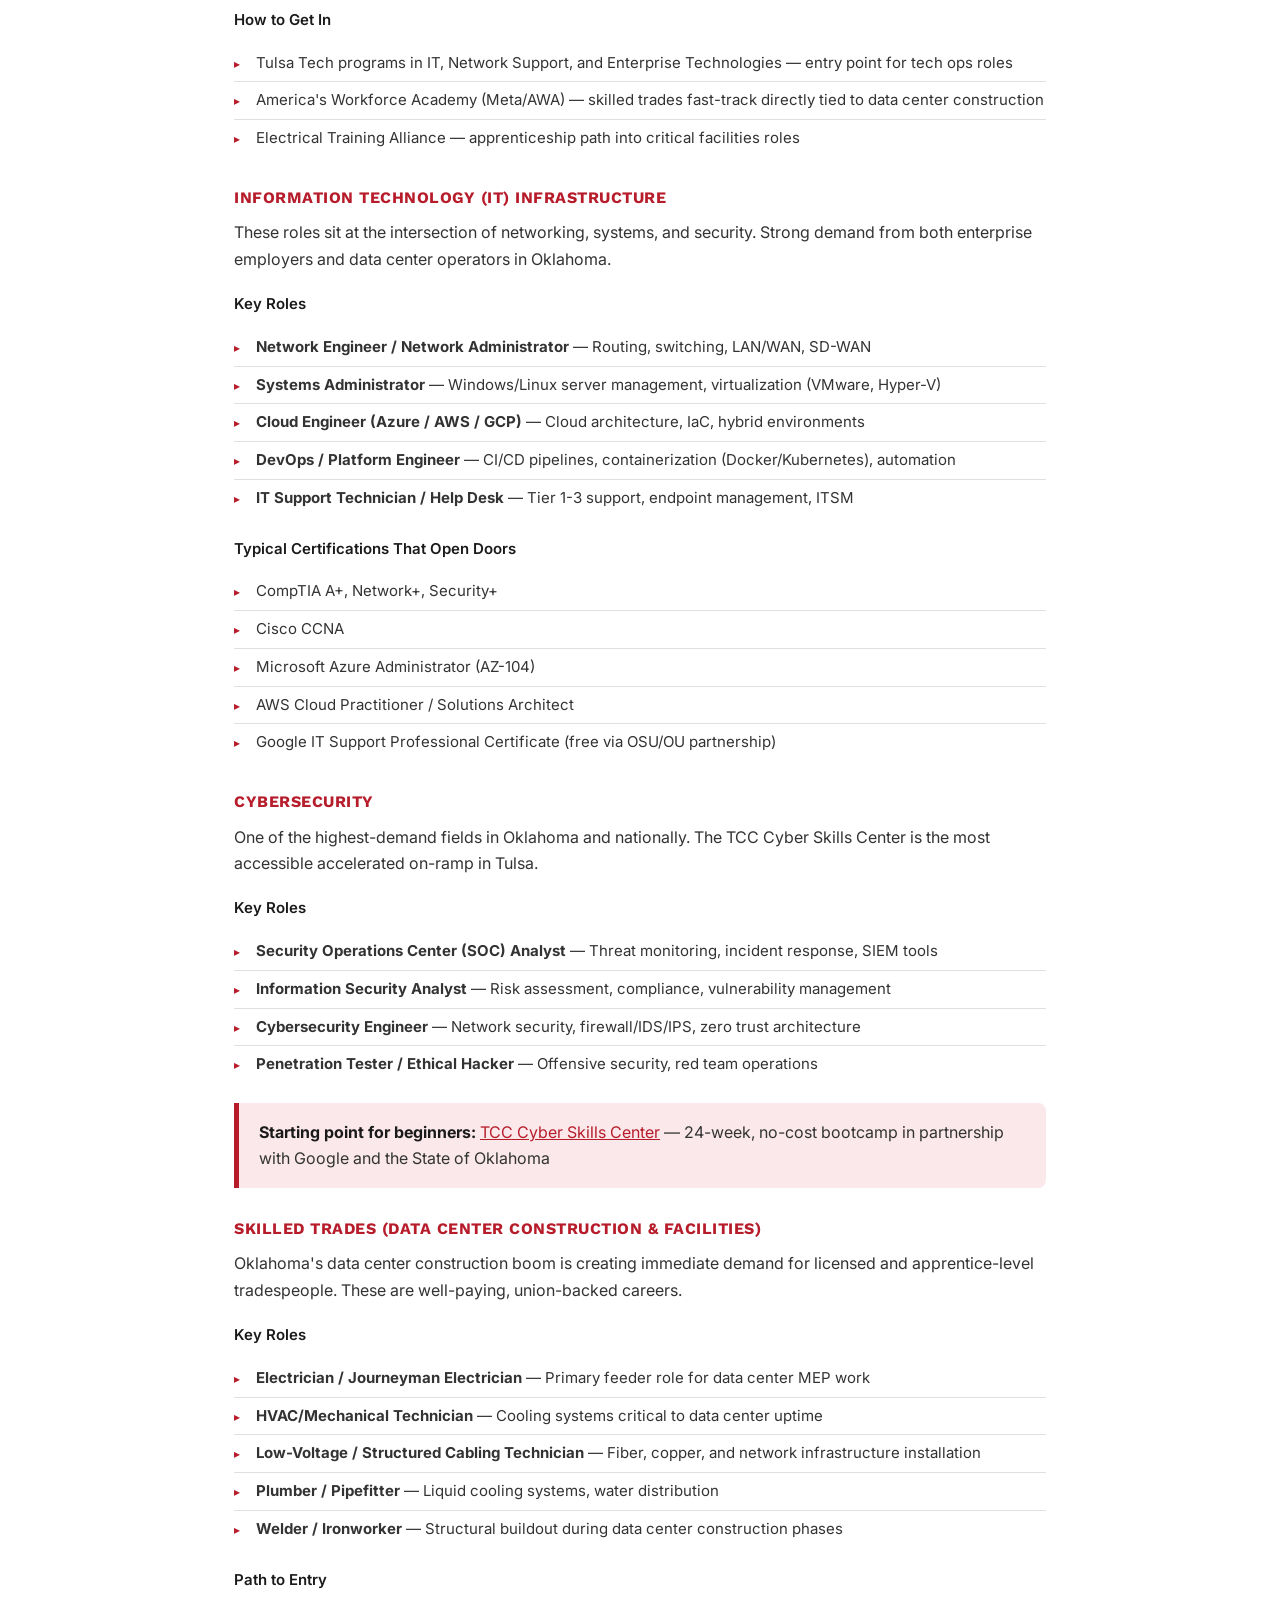
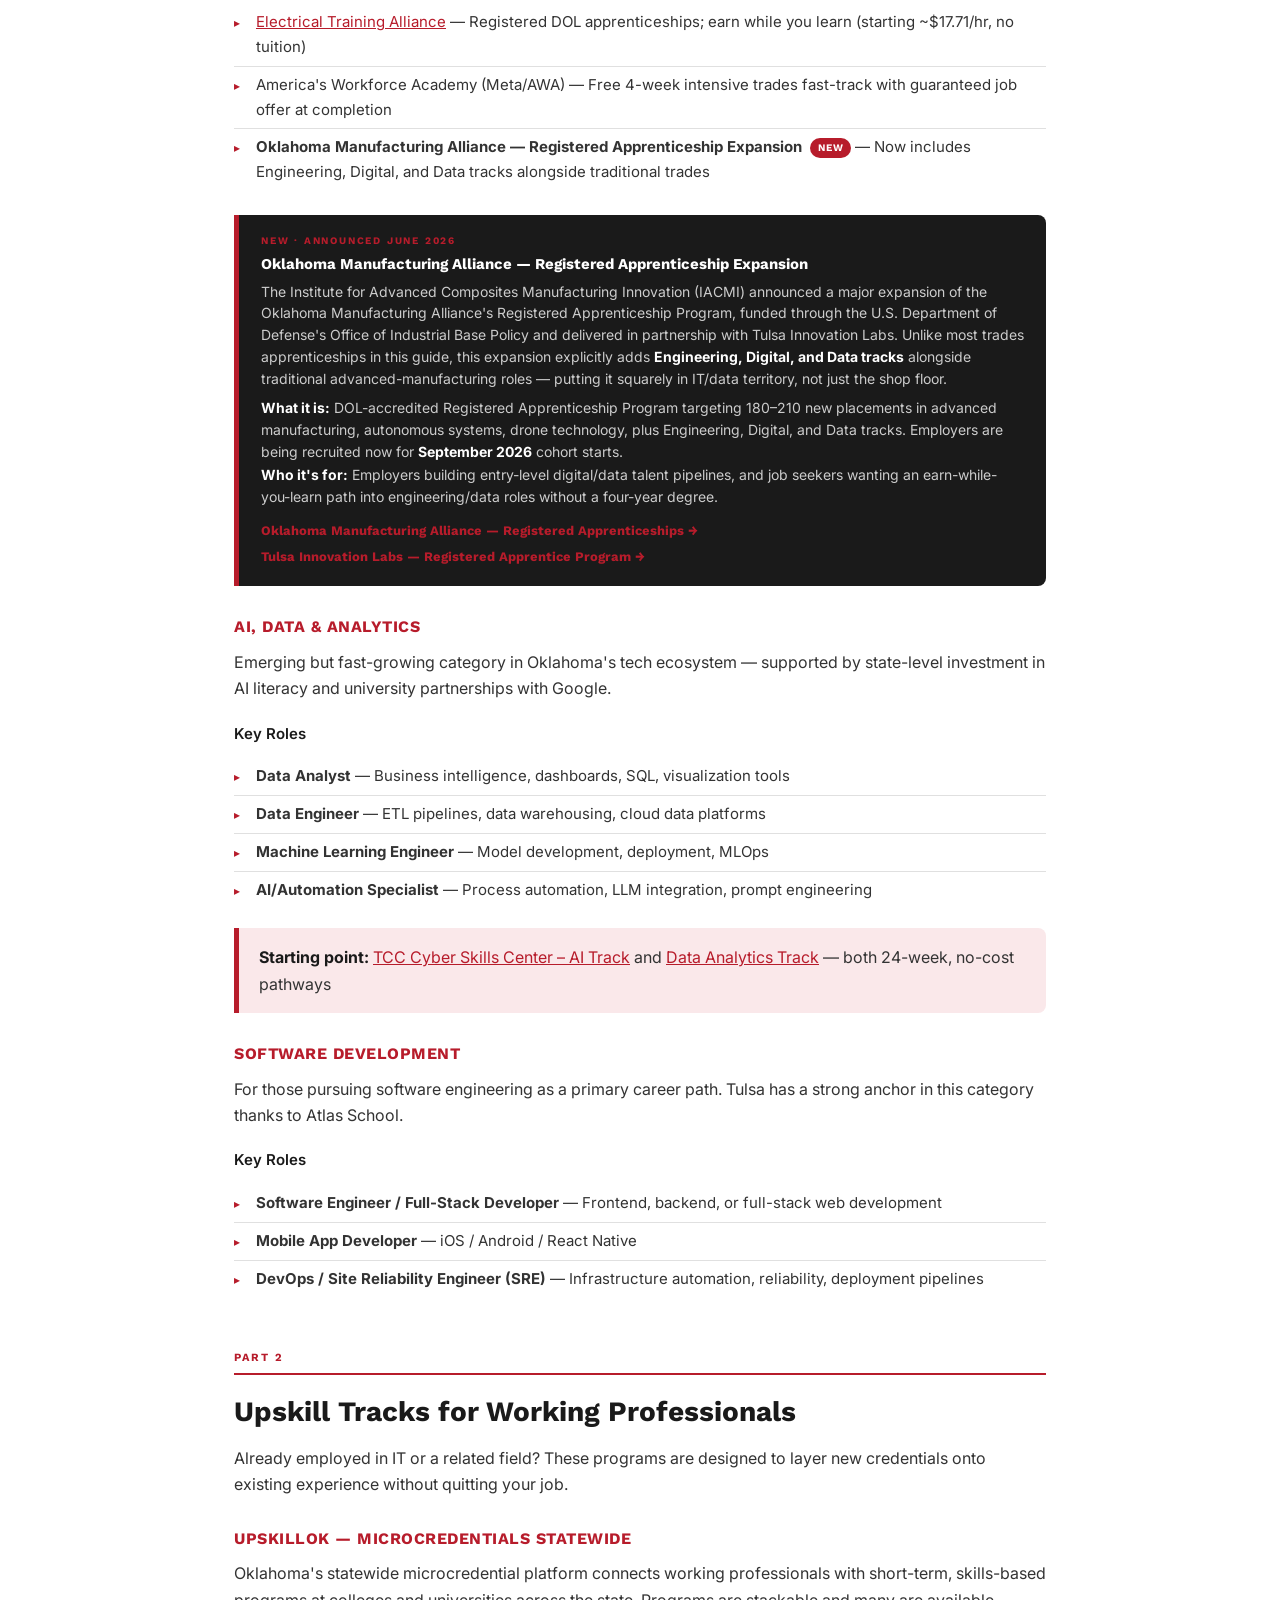
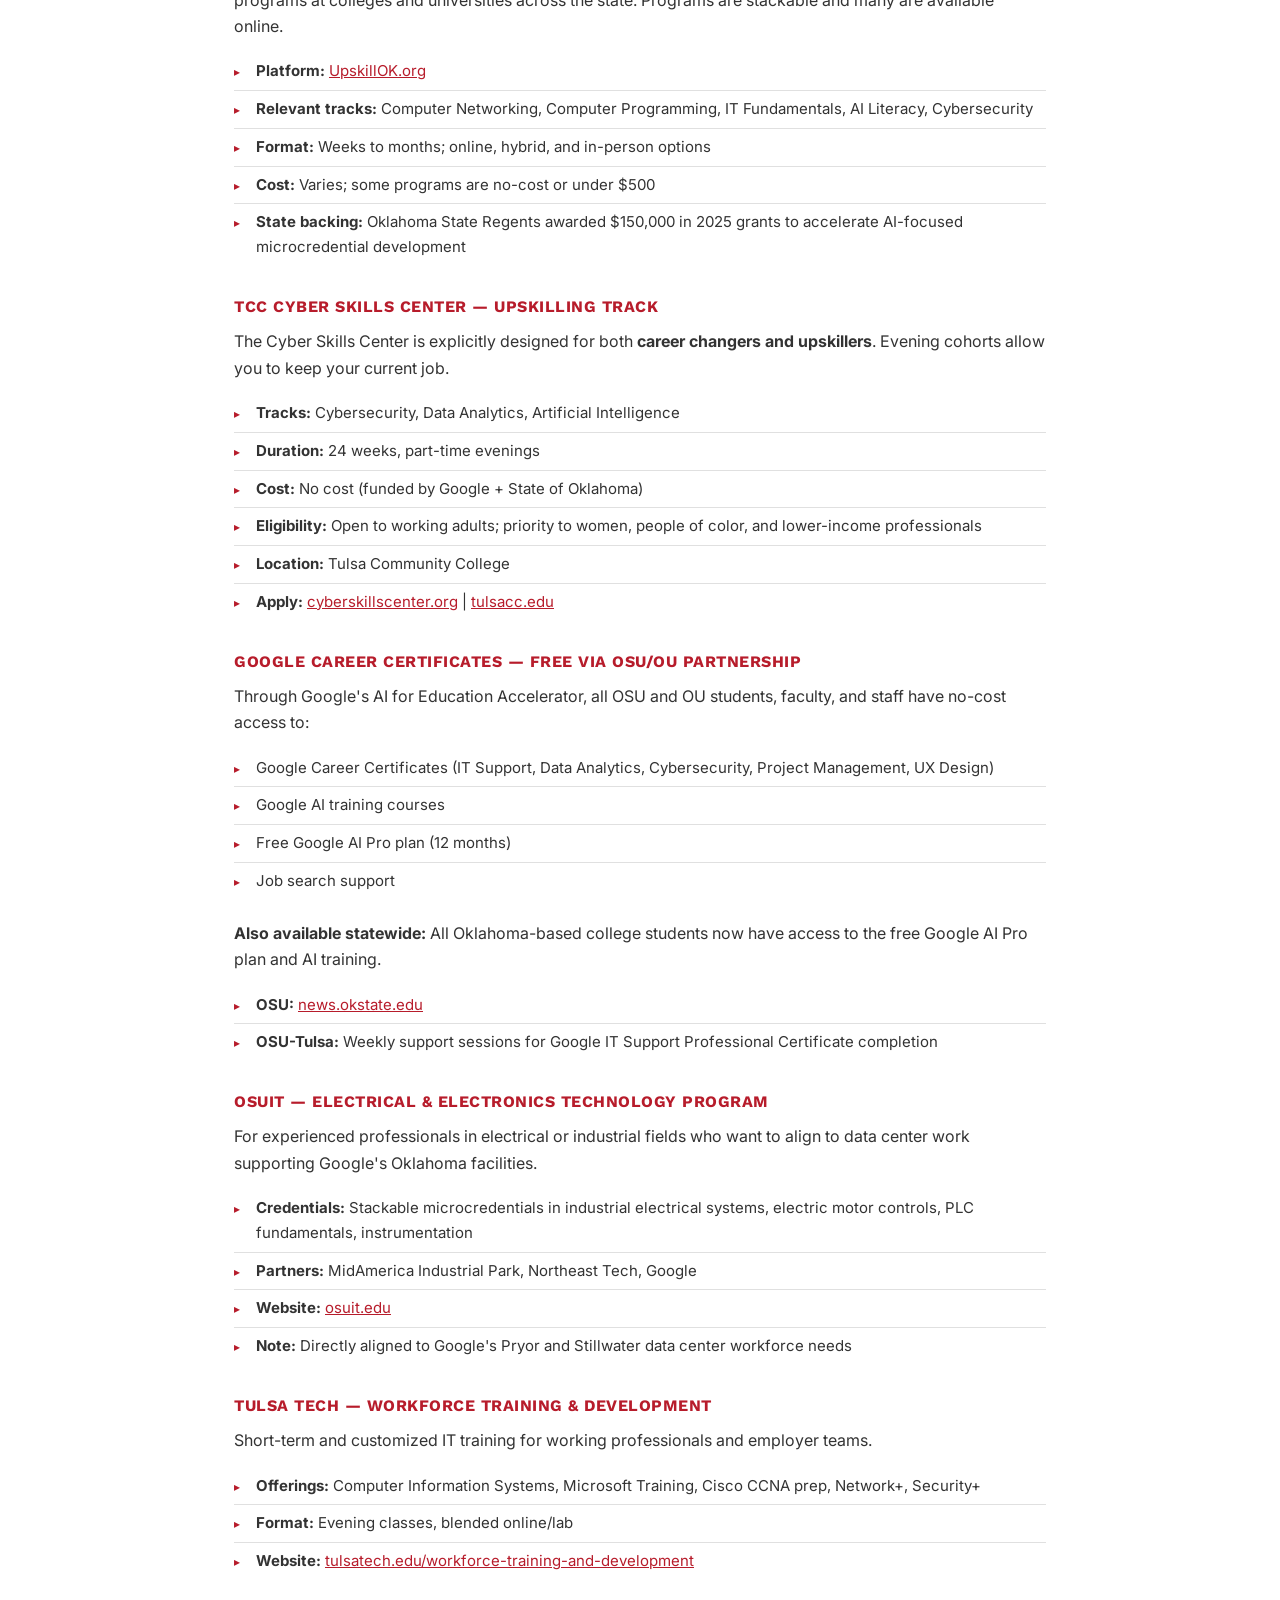
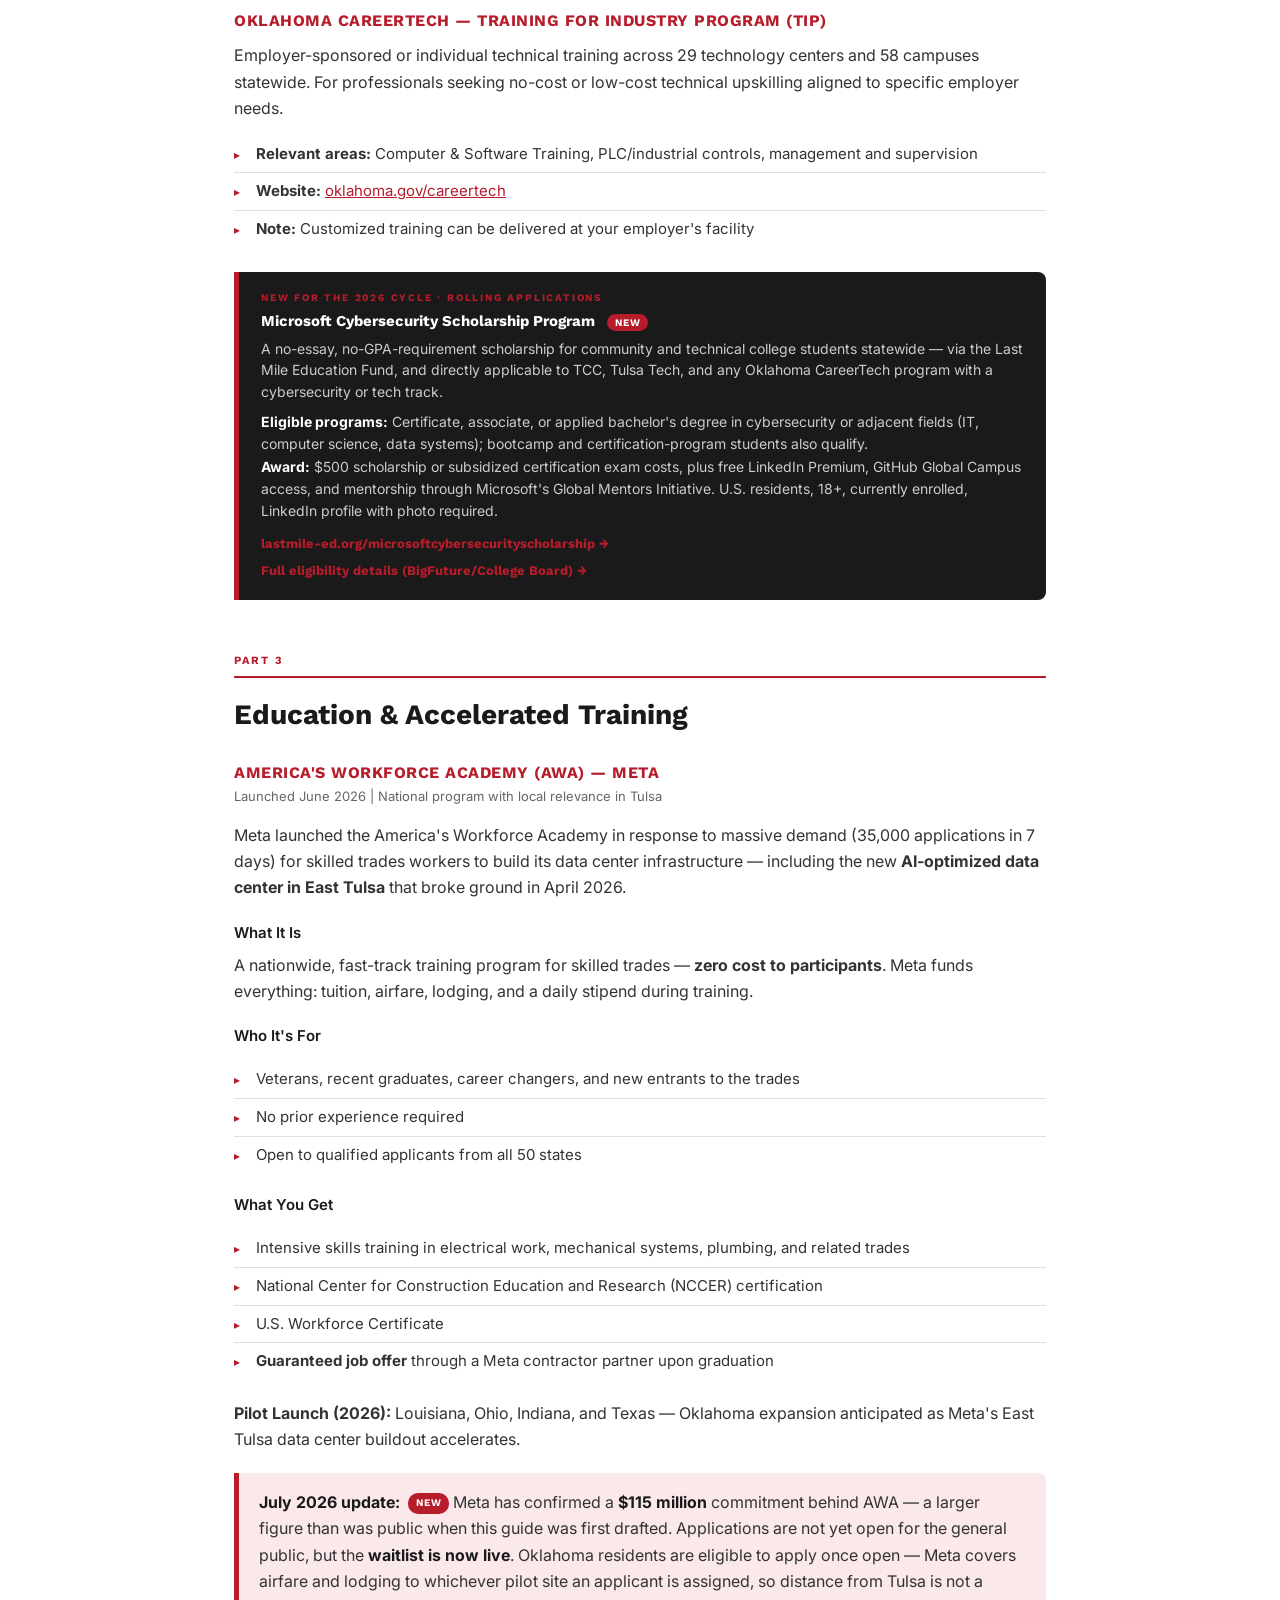
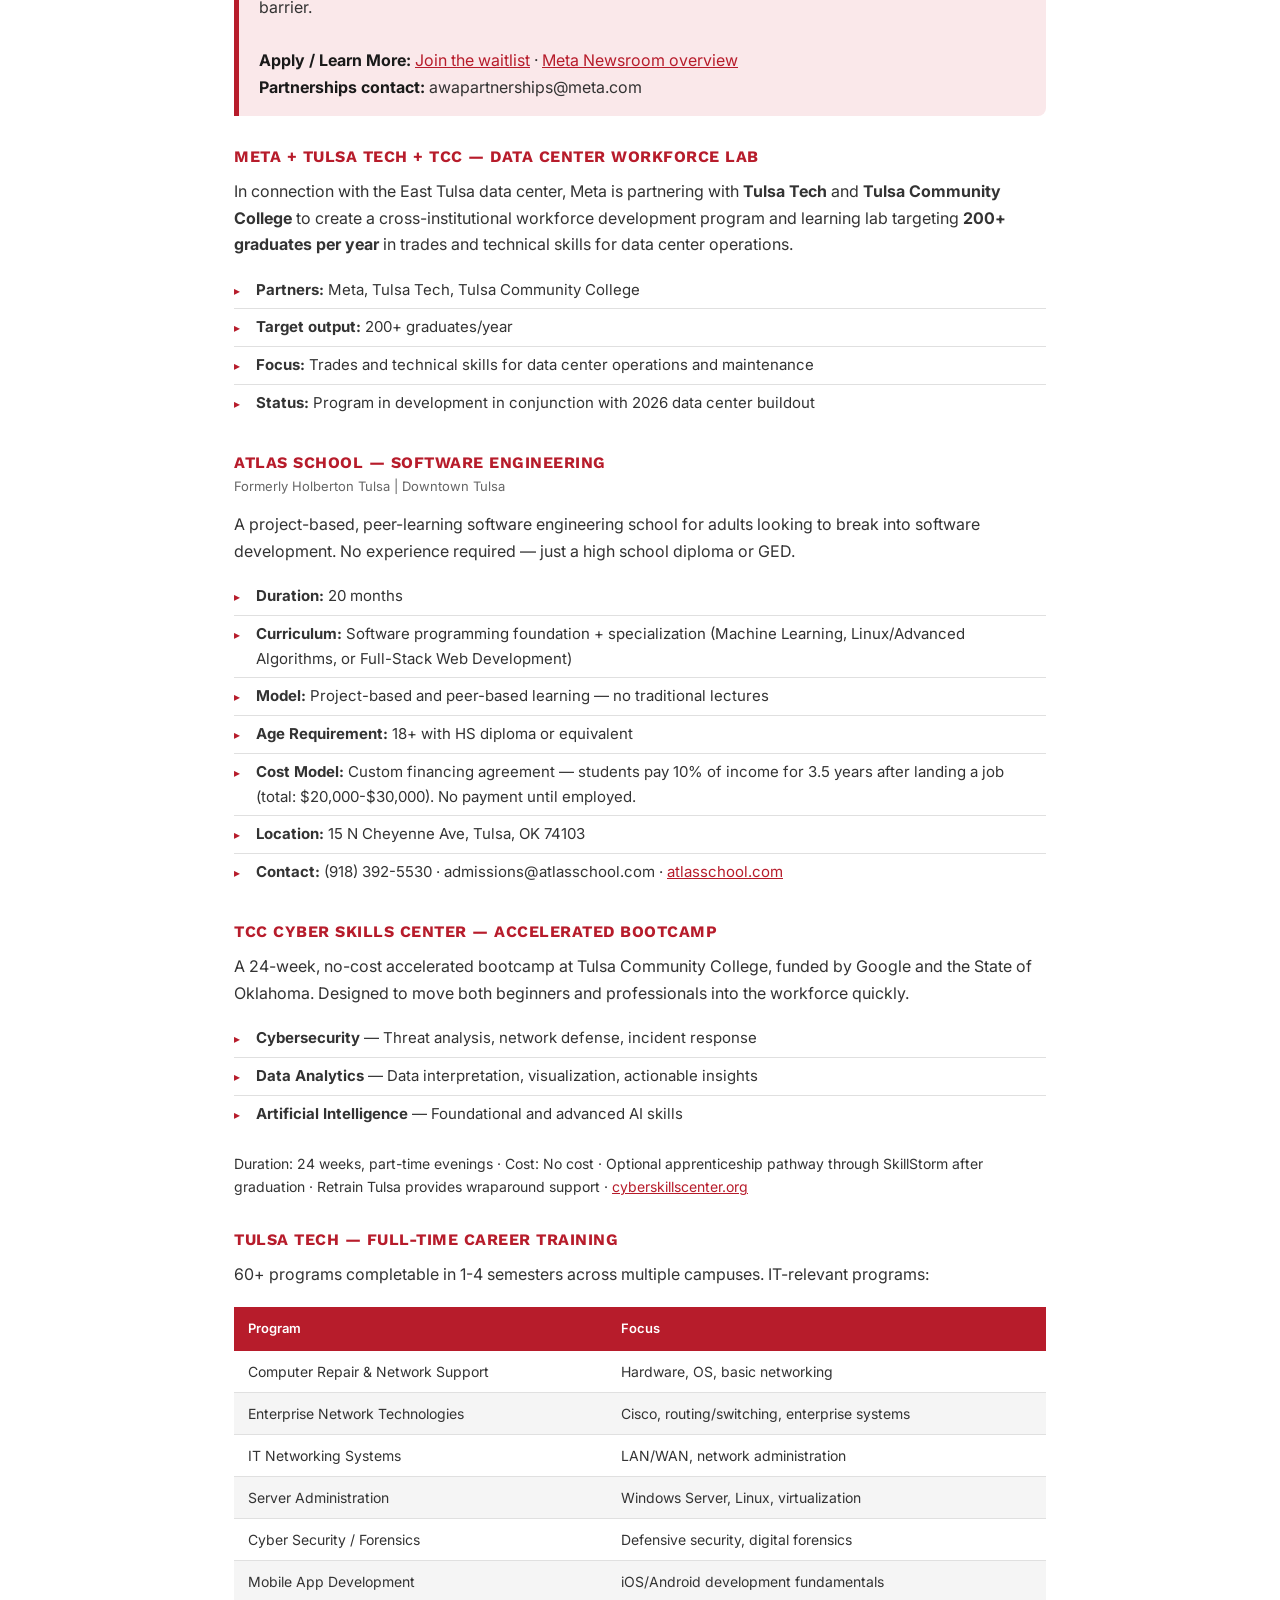
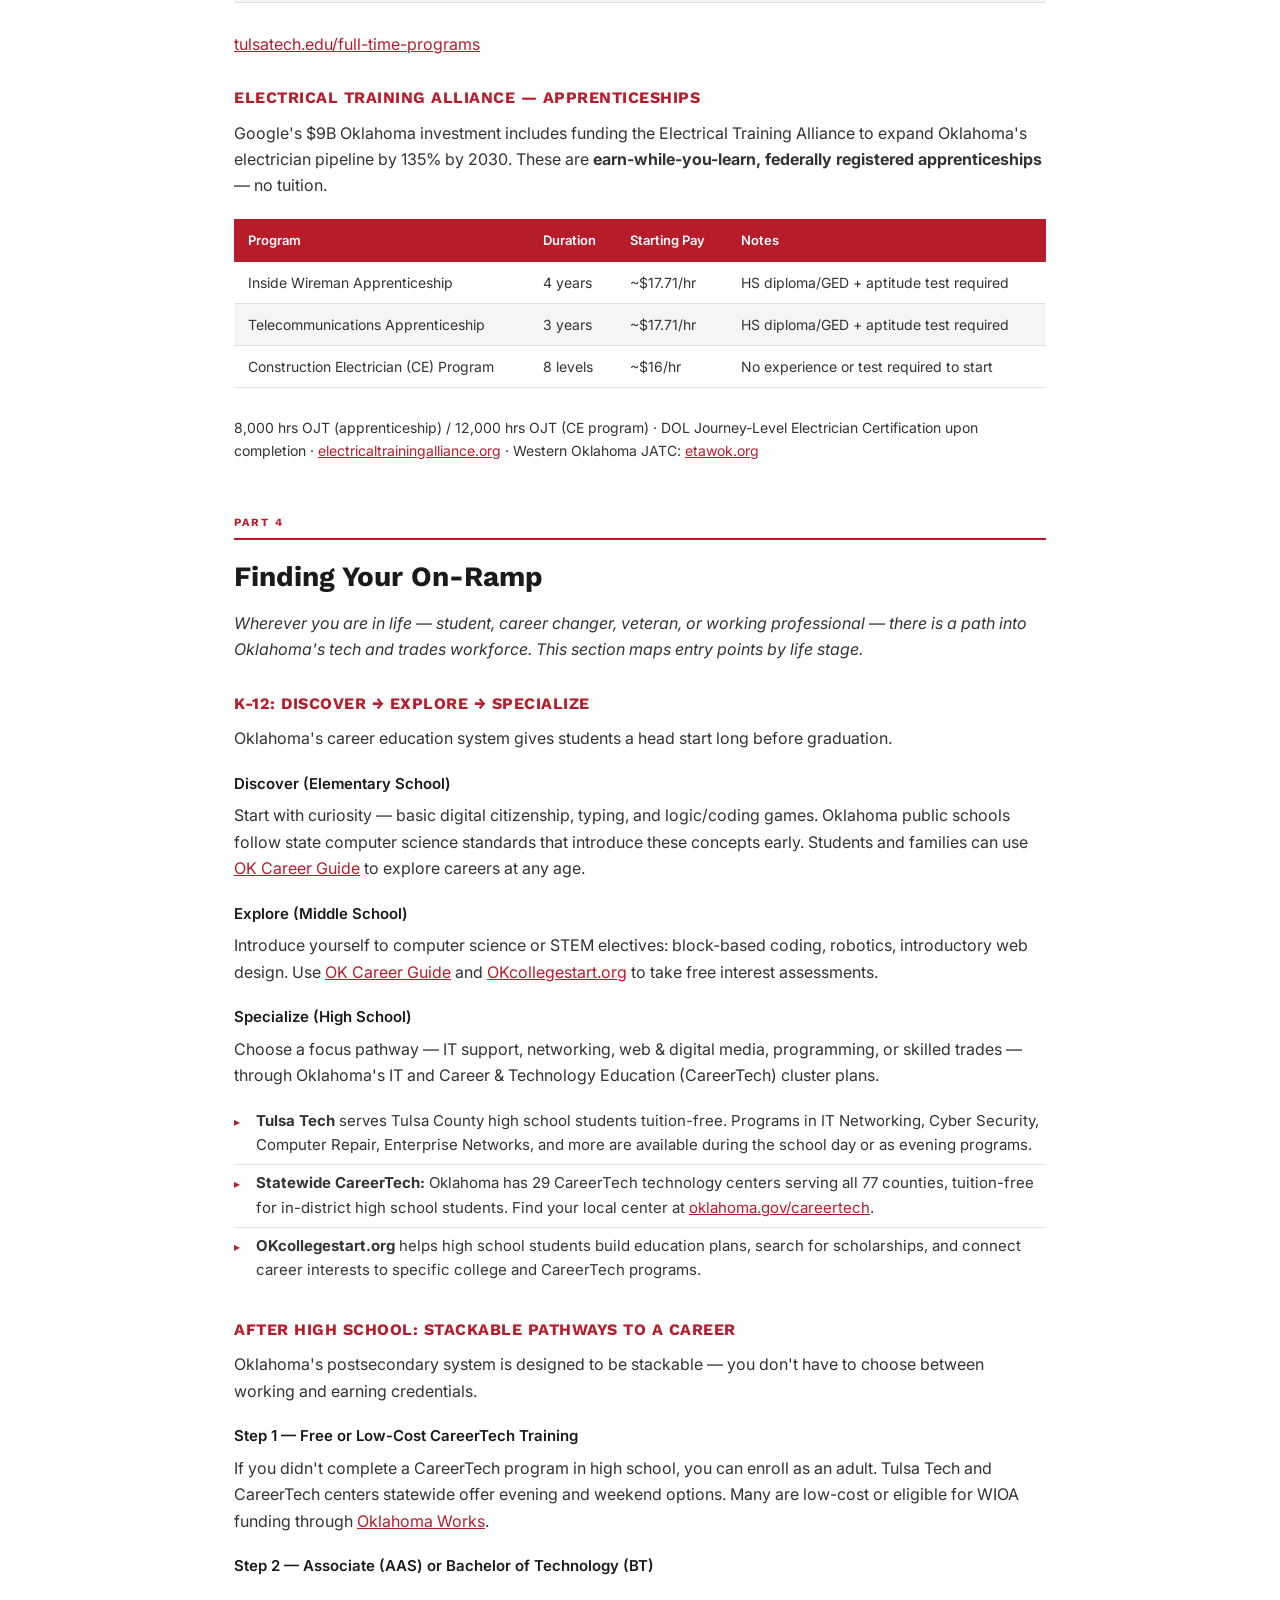
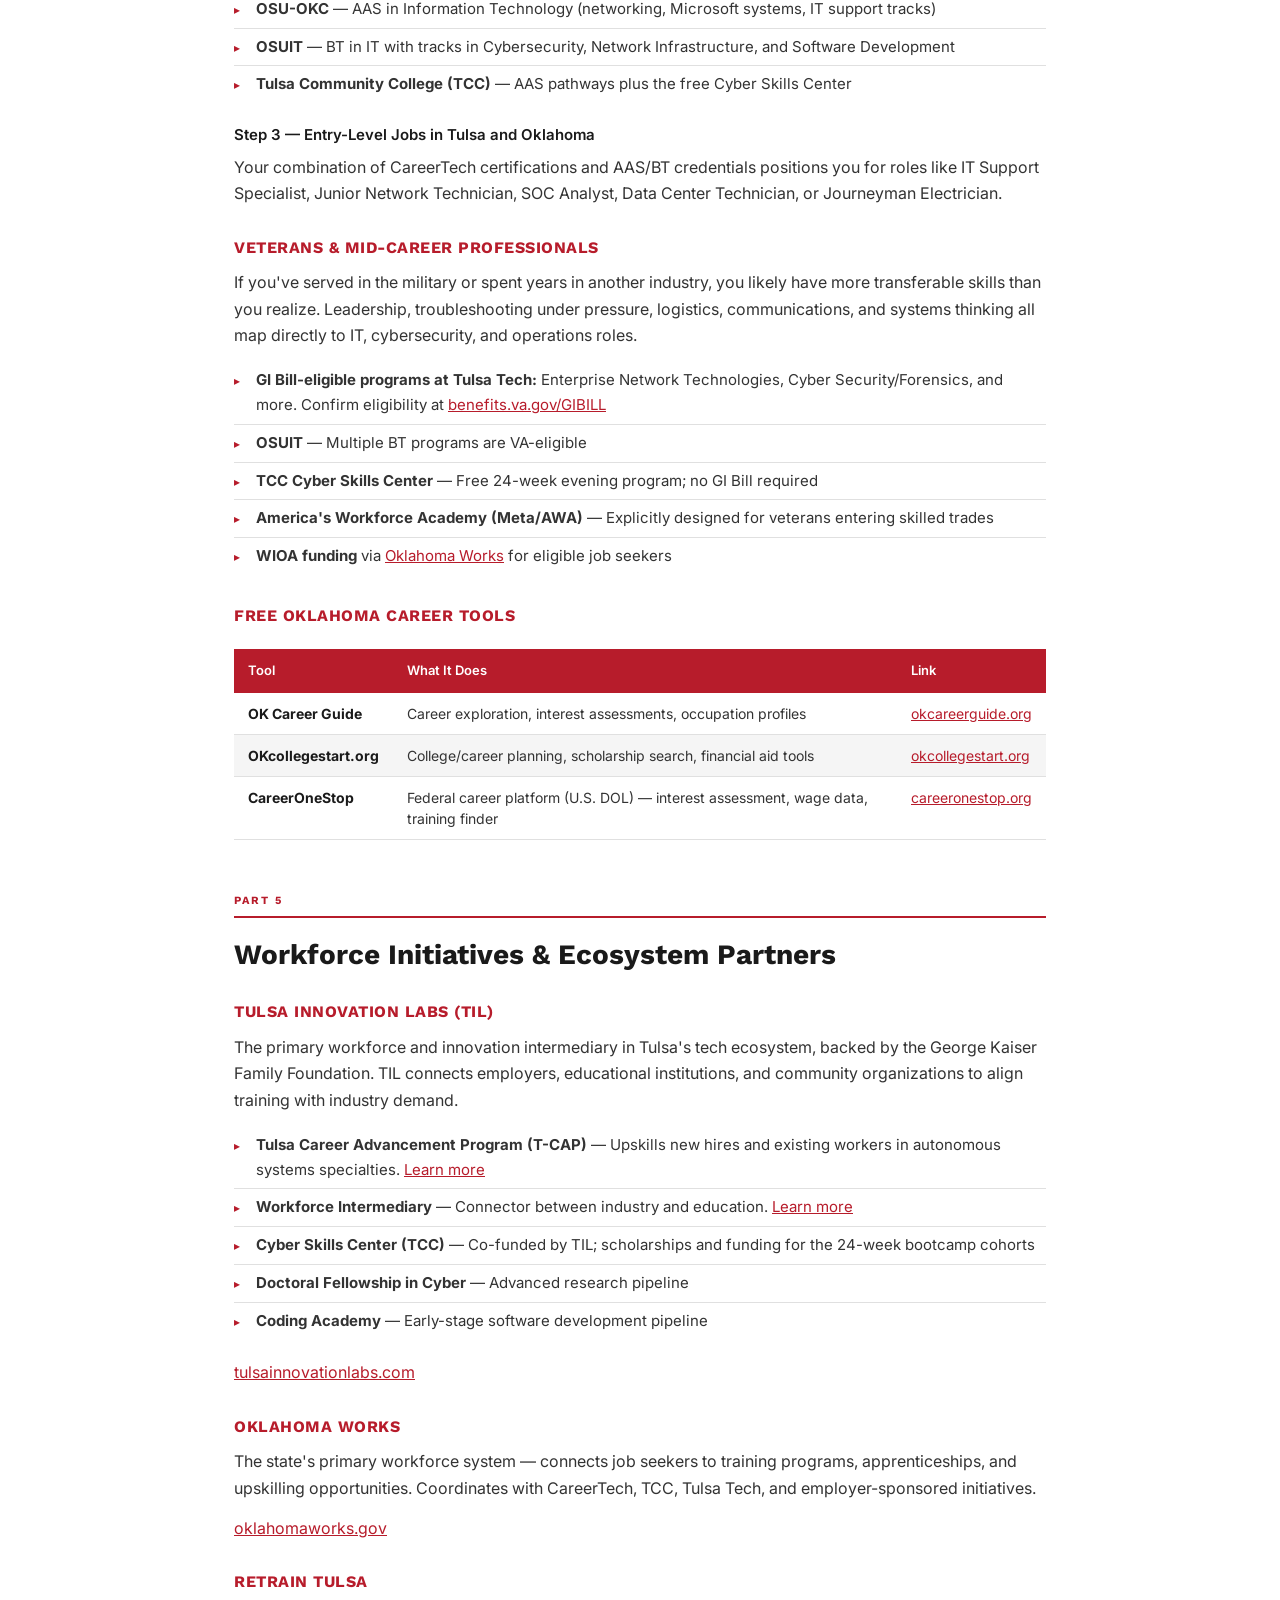
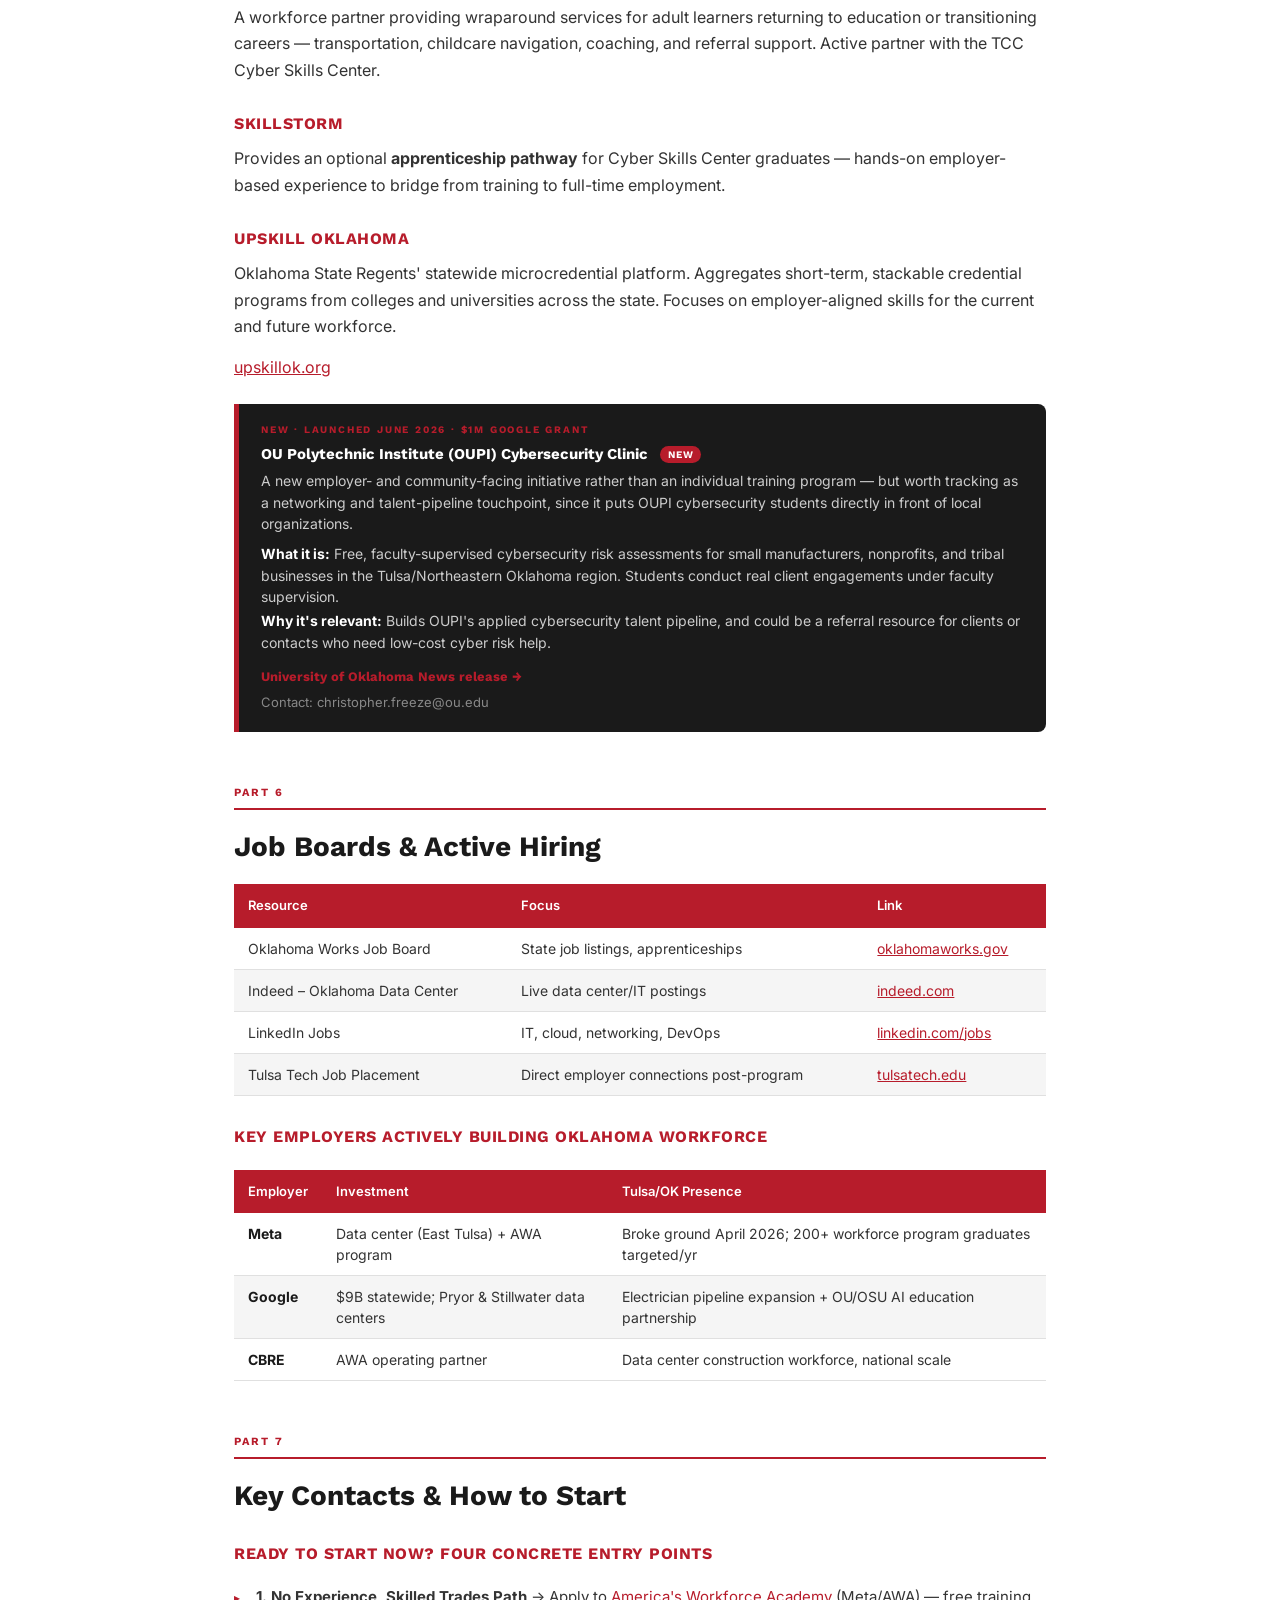
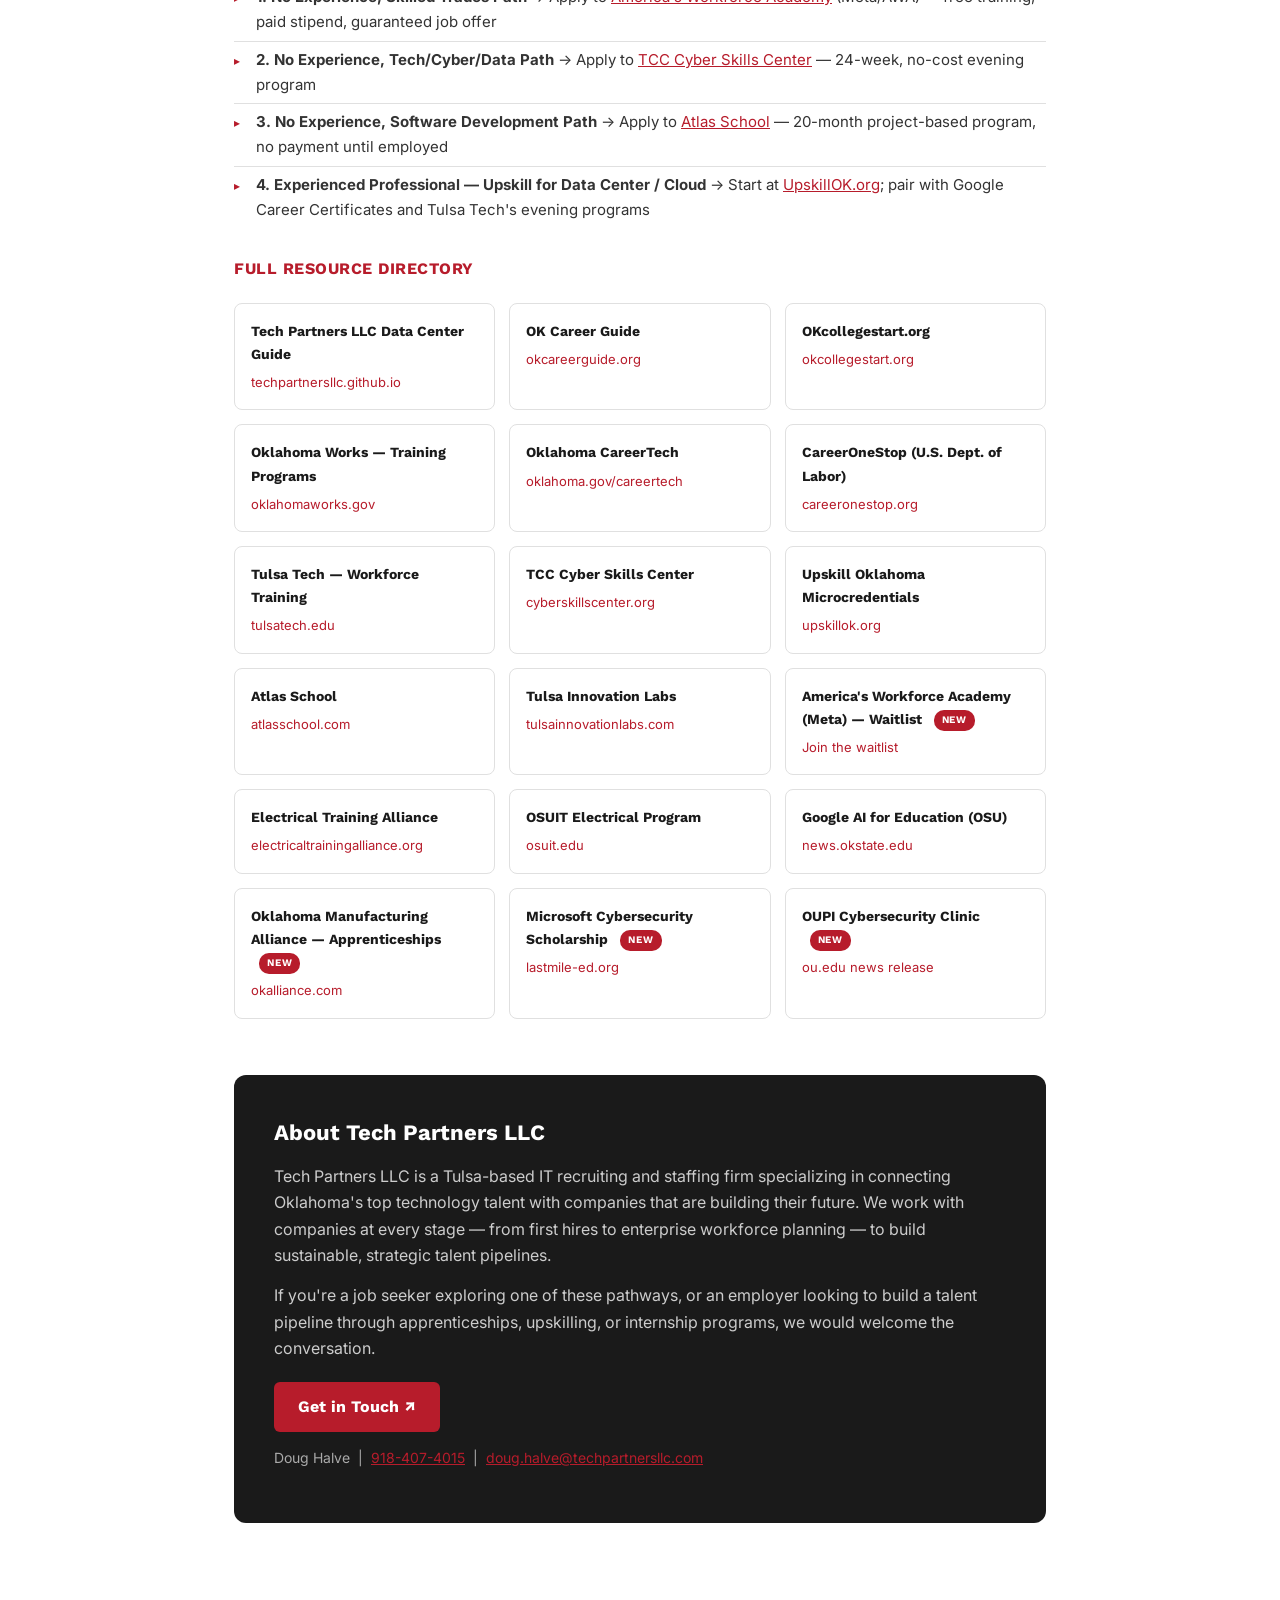
==== commit fd413717: "Add files via upload" ====
--- a/index.html
+++ b/index.html
@@ -3,974 +3,1014 @@
 <head>
   <meta charset="UTF-8" />
   <meta name="viewport" content="width=device-width, initial-scale=1.0" />
-  <title>Tulsa Career Path — Find Your Path. Start This Week.</title>
-  <meta name="description" content="A free interactive tool matching you to IT, data center, and tech career pathways in Tulsa and Oklahoma. Answer 4 questions, get your personalized action plan." />
-  <link href="https://api.fontshare.com/v2/css?f[]=general-sans@400,500,600&f[]=cabinet-grotesk@700,800&display=swap" rel="stylesheet" />
-  <link rel="stylesheet" href="style.css" />
+  <title>Tulsa &amp; Oklahoma Career Pathways Guide | Tech Partners LLC</title>
+  <meta name="description" content="A living index of IT, data center, cybersecurity, and skilled trades career pathways in Tulsa and Oklahoma — free and sponsored training, apprenticeships, scholarships, and job boards." />
+  <link rel="preconnect" href="https://fonts.googleapis.com" />
+  <link href="https://fonts.googleapis.com/css2?family=Work+Sans:wght@400;600;700&family=Inter:wght@400;500;600&display=swap" rel="stylesheet" />
+  <style>
+    *, *::before, *::after { box-sizing: border-box; margin: 0; padding: 0; }
+
+    :root {
+      --red: #B71C2B;
+      --red-light: #FAE8EA;
+      --red-dark: #8B1420;
+      --charcoal: #1A1A1A;
+      --dark: #222222;
+      --body: #333333;
+      --muted: #666666;
+      --light: #F5F5F5;
+      --border: #E0E0E0;
+      --white: #FFFFFF;
+      --max: 860px;
+    }
+
+    html { scroll-behavior: smooth; }
+
+    body {
+      font-family: 'Inter', system-ui, sans-serif;
+      font-size: 16px;
+      line-height: 1.65;
+      color: var(--body);
+      background: var(--white);
+    }
+
+    /* ── HEADER ── */
+    .site-header {
+      background: var(--charcoal);
+      border-bottom: 4px solid var(--red);
+      position: sticky;
+      top: 0;
+      z-index: 100;
+    }
+    .header-inner {
+      max-width: var(--max);
+      margin: 0 auto;
+      padding: 12px 24px;
+      display: flex;
+      align-items: center;
+      justify-content: space-between;
+    }
+    .logo-text {
+      display: flex;
+      align-items: center;
+      gap: 10px;
+      text-decoration: none;
+    }
+    .logo-badge {
+      background: var(--red);
+      color: white;
+      font-family: 'Work Sans', sans-serif;
+      font-weight: 700;
+      font-size: 15px;
+      width: 36px;
+      height: 36px;
+      border-radius: 8px;
+      display: flex;
+      align-items: center;
+      justify-content: center;
+      flex-shrink: 0;
+    }
+    .logo-name {
+      font-family: 'Work Sans', sans-serif;
+      font-size: 17px;
+      font-weight: 700;
+      color: var(--white);
+      line-height: 1.2;
+    }
+    .logo-name span { color: var(--red); }
+    .logo-sub {
+      font-size: 11px;
+      color: #999;
+      font-family: 'Inter', sans-serif;
+      font-weight: 400;
+    }
+    .header-cta {
+      background: var(--red);
+      color: white;
+      text-decoration: none;
+      font-family: 'Work Sans', sans-serif;
+      font-size: 13px;
+      font-weight: 600;
+      padding: 8px 16px;
+      border-radius: 6px;
+      white-space: nowrap;
+      transition: background 0.2s;
+    }
+    .header-cta:hover { background: var(--red-dark); }
+
+    /* ── HERO ── */
+    .hero {
+      background: var(--red);
+      padding: 64px 24px 56px;
+    }
+    .hero-inner {
+      max-width: var(--max);
+      margin: 0 auto;
+    }
+    .hero-label {
+      font-family: 'Work Sans', sans-serif;
+      font-size: 12px;
+      font-weight: 600;
+      color: rgba(255,255,255,0.7);
+      letter-spacing: 1.5px;
+      text-transform: uppercase;
+      margin-bottom: 16px;
+    }
+    .hero h1 {
+      font-family: 'Work Sans', sans-serif;
+      font-size: clamp(28px, 5vw, 44px);
+      font-weight: 700;
+      color: white;
+      line-height: 1.15;
+      margin-bottom: 16px;
+    }
+    .hero-sub {
+      font-size: 17px;
+      color: rgba(255,255,255,0.85);
+      max-width: 600px;
+      line-height: 1.6;
+      margin-bottom: 28px;
+    }
+    .hero-tags {
+      display: flex;
+      flex-wrap: wrap;
+      gap: 8px;
+    }
+    .hero-tag {
+      background: rgba(255,255,255,0.15);
+      border: 1px solid rgba(255,255,255,0.25);
+      color: white;
+      font-size: 13px;
+      padding: 5px 12px;
+      border-radius: 20px;
+      font-family: 'Work Sans', sans-serif;
+      font-weight: 600;
+    }
+
+    /* ── TOC NAV ── */
+    .toc-bar {
+      background: var(--charcoal);
+      padding: 0;
+      overflow-x: auto;
+    }
+    .toc-inner {
+      max-width: var(--max);
+      margin: 0 auto;
+      display: flex;
+      gap: 0;
+    }
+    .toc-item {
+      color: #aaa;
+      text-decoration: none;
+      font-size: 12px;
+      font-family: 'Work Sans', sans-serif;
+      font-weight: 600;
+      padding: 13px 16px;
+      white-space: nowrap;
+      border-bottom: 3px solid transparent;
+      transition: all 0.15s;
+    }
+    .toc-item:hover { color: white; border-color: var(--red); }
+
+    /* ── LAYOUT ── */
+    .page-body {
+      max-width: var(--max);
+      margin: 0 auto;
+      padding: 48px 24px 80px;
+    }
+
+    /* ── SECTION HEADERS ── */
+    .part-label {
+      font-family: 'Work Sans', sans-serif;
+      font-size: 11px;
+      font-weight: 700;
+      letter-spacing: 2px;
+      text-transform: uppercase;
+      color: var(--red);
+      margin-bottom: 6px;
+      margin-top: 52px;
+    }
+    .section-rule {
+      border: none;
+      border-top: 2px solid var(--red);
+      margin-bottom: 20px;
+    }
+    h2.section-title {
+      font-family: 'Work Sans', sans-serif;
+      font-size: clamp(22px, 3vw, 28px);
+      font-weight: 700;
+      color: var(--charcoal);
+      line-height: 1.2;
+      margin-bottom: 16px;
+    }
+    h3.sub-title {
+      font-family: 'Work Sans', sans-serif;
+      font-size: 16px;
+      font-weight: 700;
+      color: var(--red);
+      text-transform: uppercase;
+      letter-spacing: 0.5px;
+      margin: 28px 0 8px;
+    }
+    h4.mini-title {
+      font-family: 'Inter', sans-serif;
+      font-size: 15px;
+      font-weight: 600;
+      color: var(--charcoal);
+      margin: 20px 0 6px;
+    }
+
+    p { margin-bottom: 14px; }
+
+    /* ── CALLOUT BOX ── */
+    .callout {
+      background: var(--red-light);
+      border-left: 5px solid var(--red);
+      border-radius: 0 8px 8px 0;
+      padding: 16px 20px;
+      margin: 20px 0;
+    }
+    .callout strong { color: var(--charcoal); }
+    .callout a { color: var(--red); }
+
+    /* ── TABLES ── */
+    .table-wrap { overflow-x: auto; margin: 20px 0 28px; }
+    table {
+      width: 100%;
+      border-collapse: collapse;
+      font-size: 14px;
+    }
+    thead tr { background: var(--red); }
+    thead th {
+      color: white;
+      font-family: 'Inter', sans-serif;
+      font-weight: 600;
+      text-align: left;
+      padding: 11px 14px;
+      font-size: 13px;
+    }
+    tbody tr:nth-child(even) { background: var(--light); }
+    tbody tr:nth-child(odd)  { background: var(--white); }
+    tbody td {
+      padding: 10px 14px;
+      border-bottom: 1px solid var(--border);
+      vertical-align: top;
+      line-height: 1.5;
+    }
+    tbody td strong { color: var(--charcoal); }
+
+    /* ── BULLET LISTS ── */
+    ul.guide-list {
+      list-style: none;
+      padding: 0;
+      margin: 12px 0 20px;
+    }
+    ul.guide-list li {
+      padding: 6px 0 6px 22px;
+      position: relative;
+      border-bottom: 1px solid var(--border);
+      font-size: 15px;
+    }
+    ul.guide-list li:last-child { border-bottom: none; }
+    ul.guide-list li::before {
+      content: '▸';
+      color: var(--red);
+      position: absolute;
+      left: 0;
+      font-size: 12px;
+      top: 9px;
+    }
+
+    /* ── NEW BADGE ── */
+    .new-badge {
+      display: inline-block;
+      background: var(--red);
+      color: white;
+      font-family: 'Work Sans', sans-serif;
+      font-size: 10px;
+      font-weight: 700;
+      letter-spacing: 0.8px;
+      text-transform: uppercase;
+      padding: 2px 8px;
+      border-radius: 10px;
+      margin-left: 8px;
+      vertical-align: middle;
+    }
+
+    /* ── PHASE BLOCKS ── */
+    .phase-block {
+      border: 1px solid var(--border);
+      border-radius: 8px;
+      margin: 16px 0;
+      overflow: hidden;
+    }
+    .phase-header {
+      background: var(--charcoal);
+      color: white;
+      font-family: 'Work Sans', sans-serif;
+      font-weight: 700;
+      font-size: 14px;
+      padding: 10px 18px;
+    }
+    .phase-body { padding: 4px 18px 12px; }
+
+    /* ── RESOURCE GRID ── */
+    .resource-grid {
+      display: grid;
+      grid-template-columns: repeat(auto-fill, minmax(240px, 1fr));
+      gap: 14px;
+      margin: 20px 0;
+    }
+    .resource-card {
+      border: 1px solid var(--border);
+      border-radius: 8px;
+      padding: 16px;
+      transition: border-color 0.15s, box-shadow 0.15s;
+    }
+    .resource-card:hover { border-color: var(--red); box-shadow: 0 2px 8px rgba(183,28,43,0.1); }
+    .resource-card .rc-name {
+      font-family: 'Work Sans', sans-serif;
+      font-weight: 700;
+      font-size: 14px;
+      color: var(--charcoal);
+      margin-bottom: 6px;
+    }
+    .resource-card a {
+      color: var(--red);
+      font-size: 13px;
+      text-decoration: none;
+      display: block;
+      margin-top: 4px;
+    }
+    .resource-card a:hover { text-decoration: underline; }
+    .resource-card .rc-note { font-size: 13px; color: var(--muted); margin-top: 4px; }
+
+    /* ── ABOUT / CTA ── */
+    .about-section {
+      background: var(--charcoal);
+      color: white;
+      border-radius: 12px;
+      padding: 40px;
+      margin: 56px 0 0;
+    }
+    .about-section h2 {
+      font-family: 'Work Sans', sans-serif;
+      font-size: 22px;
+      font-weight: 700;
+      margin-bottom: 12px;
+      color: white;
+    }
+    .about-section p { color: #ccc; margin-bottom: 14px; }
+    .about-section a.cta-link {
+      display: inline-block;
+      background: var(--red);
+      color: white;
+      text-decoration: none;
+      font-family: 'Work Sans', sans-serif;
+      font-weight: 700;
+      padding: 12px 24px;
+      border-radius: 6px;
+      margin-top: 6px;
+      transition: background 0.2s;
+    }
+    .about-section a.cta-link:hover { background: var(--red-dark); }
+
+    /* ── FOOTER ── */
+    footer {
+      background: var(--light);
+      border-top: 3px solid var(--red);
+      padding: 24px;
+      text-align: center;
+      font-size: 13px;
+      color: var(--muted);
+    }
+    footer a { color: var(--red); text-decoration: none; }
+
+    /* ── RESPONSIVE ── */
+    @media (max-width: 640px) {
+      .toc-bar { display: none; }
+      .header-cta { display: none; }
+      .about-section { padding: 28px 24px; }
+      .resource-grid { grid-template-columns: 1fr; }
+    }
+
+    a { color: var(--red); }
+
+    /* ── SCROLL OFFSET for sticky header ── */
+    [id] { scroll-margin-top: 90px; }
+
+    /* ── TP SERVICE CALLOUTS ── */
+    .tp-callout {
+      background: var(--charcoal);
+      border-left: 5px solid var(--red);
+      border-radius: 0 8px 8px 0;
+      padding: 18px 22px;
+      margin: 24px 0;
+    }
+    .tp-callout .tpc-label {
+      font-family: 'Work Sans', sans-serif;
+      font-size: 10px;
+      font-weight: 700;
+      letter-spacing: 1.8px;
+      color: var(--red);
+      text-transform: uppercase;
+      margin-bottom: 6px;
+    }
+    .tp-callout .tpc-head {
+      font-family: 'Work Sans', sans-serif;
+      font-size: 15px;
+      font-weight: 700;
+      color: white;
+      margin-bottom: 6px;
+      line-height: 1.3;
+    }
+    .tp-callout .tpc-body {
+      font-size: 14px;
+      color: #ccc;
+      line-height: 1.55;
+      margin-bottom: 8px;
+    }
+    .tp-callout .tpc-cta {
+      font-family: 'Work Sans', sans-serif;
+      font-size: 13px;
+      font-weight: 700;
+      color: var(--red);
+      text-decoration: none;
+    }
+    .tp-callout .tpc-cta:hover { text-decoration: underline; }
+  </style>
 </head>
 <body>
 
-  <!-- ─── HEADER ──────────────────────────────────────────────────────── -->
-  <header class="site-header">
-    <div class="header-inner">
-      <a href="/" class="header-logo" aria-label="TulsaCareerPath home">
-        <svg width="34" height="34" viewBox="0 0 36 36" fill="none" aria-hidden="true">
-          <rect width="36" height="36" rx="8" fill="#C0202A"/>
-          <text x="18" y="25" text-anchor="middle" font-family="'Cabinet Grotesk',sans-serif" font-weight="800" font-size="15" fill="white">TP</text>
-        </svg>
-        <span class="header-logo-text">
-          <span class="logo-tulsa">Tulsa</span><span class="logo-path">CareerPath</span>
-        </span>
-      </a>
-      <nav class="header-nav" aria-label="Site sections">
-        <a href="#quiz">Find My Path</a>
-        <a href="#resources">Resources</a>
-        <a href="#onramp">On-Ramp</a>
-        <a href="#about">About</a>
-      </nav>
-      <button class="theme-toggle" data-theme-toggle aria-label="Toggle dark mode">
-        <svg width="18" height="18" viewBox="0 0 24 24" fill="none" stroke="currentColor" stroke-width="2"><path d="M21 12.79A9 9 0 1 1 11.21 3 7 7 0 0 0 21 12.79z"/></svg>
-      </button>
-    </div>
-  </header>
-
-  <!-- ─── HERO ────────────────────────────────────────────────────────── -->
-  <section class="hero">
-    <div class="hero-inner">
-      <div class="hero-badge">Free · Tulsa &amp; Oklahoma · Updated June 2026</div>
-      <h1 class="hero-title">Find your career path.<br><span class="hero-accent">Start this week.</span></h1>
-      <p class="hero-sub">Tulsa is in the middle of a tech and data center boom. Answer 4 quick questions and get a personalized plan — local programs, certifications, salary ranges, and your exact next steps.</p>
-      <div class="hero-stats">
-        <div class="stat"><span class="stat-num">6</span><span class="stat-label">Career Tracks</span></div>
-        <div class="stat-div"></div>
-        <div class="stat"><span class="stat-num">14+</span><span class="stat-label">Local Programs</span></div>
-        <div class="stat-div"></div>
-        <div class="stat"><span class="stat-num">5 min</span><span class="stat-label">To Your Plan</span></div>
+<!-- HEADER -->
+<header class="site-header">
+  <div class="header-inner">
+    <a href="#" class="logo-text">
+      <div class="logo-badge">TP</div>
+      <div>
+        <div class="logo-name"><span>Tech</span> Partners</div>
+        <div class="logo-sub">IT Staffing &amp; Recruitment Specialists</div>
       </div>
-      <a href="#quiz" class="btn-primary hero-cta">Find My Career Path →</a>
-      <p class="hero-footnote">A free resource from <a href="https://techpartnersllc.com" target="_blank" rel="noopener">Tech Partners LLC</a> — Tulsa's IT Recruitment Specialists</p>
-    </div>
-    <div class="employer-strip">
-      <span class="strip-label">Major employers now hiring in Oklahoma:</span>
-      <div class="employer-chips">
-        <span class="chip">Meta</span>
-        <span class="chip">Google</span>
-        <span class="chip">Williams Companies</span>
-        <span class="chip">Deloitte</span>
-        <span class="chip">EY</span>
-        <span class="chip">CBRE</span>
-        <span class="chip">CymSTAR</span>
-        <span class="chip">Insight Global</span>
-      </div>
-    </div>
-  </section>
-
-  <!-- ─── QUIZ ────────────────────────────────────────────────────────── -->
-  <section class="quiz-section" id="quiz" aria-label="Career pathway questionnaire">
-    <div class="quiz-container">
-      <div class="quiz-header">
-        <h2>Answer 4 quick questions</h2>
-        <p>We'll match you with the right career track and give you a personalized Tulsa action plan.</p>
-      </div>
-
-      <div class="progress-wrap" aria-hidden="true">
-        <div class="progress-bar" id="progressBar" style="width:0%"></div>
-      </div>
-
-      <form id="quizForm" novalidate>
-
-        <!-- Step 1 -->
-        <div class="quiz-step active" data-step="1">
-          <div class="step-num">01 / 04</div>
-          <h3 class="step-q">Where are you right now?</h3>
-          <div class="option-grid" role="radiogroup" aria-label="Current situation">
-            <label class="opt-card">
-              <input type="radio" name="startingPoint" value="new" />
-              <span class="opt-icon">🎓</span>
-              <span class="opt-title">New to the workforce</span>
-              <span class="opt-desc">Student, recent grad, or first career</span>
-            </label>
-            <label class="opt-card">
-              <input type="radio" name="startingPoint" value="changer" />
-              <span class="opt-icon">🔄</span>
-              <span class="opt-title">Career changer</span>
-              <span class="opt-desc">Employed elsewhere, want to move into tech</span>
-            </label>
-            <label class="opt-card">
-              <input type="radio" name="startingPoint" value="upskill" />
-              <span class="opt-icon">📈</span>
-              <span class="opt-title">Already in IT / tech</span>
-              <span class="opt-desc">Want to advance or specialize</span>
-            </label>
-            <label class="opt-card">
-              <input type="radio" name="startingPoint" value="displaced" />
-              <span class="opt-icon">🧭</span>
-              <span class="opt-title">Laid off or displaced</span>
-              <span class="opt-desc">Between jobs, ready to re-enter or pivot</span>
-            </label>
-          </div>
-          <button type="button" class="btn-next" data-next="2">Next →</button>
-        </div>
-
-        <!-- Step 2 -->
-        <div class="quiz-step" data-step="2">
-          <div class="step-num">02 / 04</div>
-          <h3 class="step-q">What matters most to you right now?</h3>
-          <div class="option-grid" role="radiogroup" aria-label="Primary goal">
-            <label class="opt-card">
-              <input type="radio" name="priority" value="speed" />
-              <span class="opt-icon">⚡</span>
-              <span class="opt-title">Get a job fast</span>
-              <span class="opt-desc">Hired within 3–6 months, as soon as possible</span>
-            </label>
-            <label class="opt-card">
-              <input type="radio" name="priority" value="earn" />
-              <span class="opt-icon">💰</span>
-              <span class="opt-title">Earn while I learn</span>
-              <span class="opt-desc">Need income during training, can't stop working</span>
-            </label>
-            <label class="opt-card">
-              <input type="radio" name="priority" value="growth" />
-              <span class="opt-icon">🚀</span>
-              <span class="opt-title">Build a real career</span>
-              <span class="opt-desc">Long-term growth, even if it takes longer</span>
-            </label>
-            <label class="opt-card">
-              <input type="radio" name="priority" value="remote" />
-              <span class="opt-icon">🌎</span>
-              <span class="opt-title">Remote flexibility</span>
-              <span class="opt-desc">Work from anywhere is the priority</span>
-            </label>
-          </div>
-          <div class="step-nav">
-            <button type="button" class="btn-back" data-back="1">← Back</button>
-            <button type="button" class="btn-next" data-next="3">Next →</button>
-          </div>
-        </div>
-
-        <!-- Step 3 -->
-        <div class="quiz-step" data-step="3">
-          <div class="step-num">03 / 04</div>
-          <h3 class="step-q">How much time can you commit to training?</h3>
-          <div class="option-grid" role="radiogroup" aria-label="Time available">
-            <label class="opt-card">
-              <input type="radio" name="timeAvailable" value="fulltime" />
-              <span class="opt-icon">📅</span>
-              <span class="opt-title">Full-time</span>
-              <span class="opt-desc">30–40 hrs/week — I can go all-in</span>
-            </label>
-            <label class="opt-card">
-              <input type="radio" name="timeAvailable" value="parttime" />
-              <span class="opt-icon">🌙</span>
-              <span class="opt-title">Evenings &amp; weekends</span>
-              <span class="opt-desc">10–20 hrs/week alongside my current job</span>
-            </label>
-            <label class="opt-card">
-              <input type="radio" name="timeAvailable" value="minimal" />
-              <span class="opt-icon">⏱️</span>
-              <span class="opt-title">A few hours a week</span>
-              <span class="opt-desc">5–10 hrs max — self-paced preferred</span>
-            </label>
-          </div>
-          <div class="step-nav">
-            <button type="button" class="btn-back" data-back="2">← Back</button>
-            <button type="button" class="btn-next" data-next="4">Next →</button>
-          </div>
-        </div>
-
-        <!-- Step 4 -->
-        <div class="quiz-step" data-step="4">
-          <div class="step-num">04 / 04</div>
-          <h3 class="step-q">Which area interests you most?</h3>
-          <p class="step-hint">Pick the one that resonates — even if you don't know all the details yet.</p>
-          <div class="option-grid option-grid-3" role="radiogroup" aria-label="Area of interest">
-            <label class="opt-card">
-              <input type="radio" name="interest" value="datacenter" />
-              <span class="opt-icon">🖥️</span>
-              <span class="opt-title">Data Centers</span>
-              <span class="opt-desc">Hardware, servers, physical tech infrastructure</span>
-            </label>
-            <label class="opt-card">
-              <input type="radio" name="interest" value="infrastructure" />
-              <span class="opt-icon">🌐</span>
-              <span class="opt-title">IT / Networking</span>
-              <span class="opt-desc">Networks, cloud, systems administration</span>
-            </label>
-            <label class="opt-card">
-              <input type="radio" name="interest" value="cyber" />
-              <span class="opt-icon">🔒</span>
-              <span class="opt-title">Cybersecurity</span>
-              <span class="opt-desc">Protecting systems and data from threats</span>
-            </label>
-            <label class="opt-card">
-              <input type="radio" name="interest" value="aidata" />
-              <span class="opt-icon">📊</span>
-              <span class="opt-title">AI &amp; Data</span>
-              <span class="opt-desc">Data analytics, machine learning, AI tools</span>
-            </label>
-            <label class="opt-card">
-              <input type="radio" name="interest" value="software" />
-              <span class="opt-icon">💻</span>
-              <span class="opt-title">Software Dev</span>
-              <span class="opt-desc">Building apps, websites, and platforms</span>
-            </label>
-            <label class="opt-card">
-              <input type="radio" name="interest" value="trades" />
-              <span class="opt-icon">⚡</span>
-              <span class="opt-title">Skilled Trades</span>
-              <span class="opt-desc">Electrical, HVAC, data center construction</span>
-            </label>
-            <label class="opt-card opt-card-wide">
-              <input type="radio" name="interest" value="unsure" />
-              <span class="opt-icon">🤔</span>
-              <span class="opt-title">Not sure yet</span>
-              <span class="opt-desc">Show me what's in demand and pays well in Tulsa</span>
-            </label>
-          </div>
-          <div class="step-nav">
-            <button type="button" class="btn-back" data-back="3">← Back</button>
-            <button type="button" class="btn-submit" id="generateBtn">Show My Career Plan →</button>
-          </div>
-        </div>
-
-      </form>
-      <div class="quiz-error" id="quizError" role="alert" aria-live="polite"></div>
-    </div>
-  </section>
-
-  <!-- ─── RESULTS ──────────────────────────────────────────────────────── -->
-  <section class="results-section" id="results" hidden aria-live="polite">
-    <div class="results-inner" id="resultsContent"></div>
-  </section>
-
-  <!-- ─── RESOURCES ────────────────────────────────────────────────────── -->
-  <section class="resources-section" id="resources">
-    <div class="resources-inner">
-      <div class="section-header">
-        <h2>Tulsa Workforce Resources</h2>
-        <p>Free coaching, funding, training, and support services — all vetted and current.</p>
-      </div>
-      <div class="resources-grid">
-
-        <!-- CareerOneStop — featured, full-width -->
-        <div class="resource-featured">
-          <div class="resource-featured-content">
-            <div class="resource-tag cos-tag">U.S. Department of Labor</div>
-            <h3>CareerOneStop</h3>
-            <p>The federal government's free career platform. Use it to explore occupations outside the six tracks above, search all accredited training programs near Tulsa, browse 375+ live local job listings, and find WIOA-funded training that may cover your costs.</p>
-            <div class="cos-quick-links">
-              <a href="https://www.careeronestop.org/Toolkit/Careers/interest-assessment.aspx" target="_blank" rel="noopener" class="cos-pill">Interest Assessment</a>
-              <a href="https://www.careeronestop.org/LocalHelp/EducationAndTraining/find-colleges.aspx?location=Tulsa%2C+OK&radius=25&lang=en" target="_blank" rel="noopener" class="cos-pill">Training Near Tulsa</a>
-              <a href="https://www.careeronestop.org/JobSearch/FindJobs/find-jobs.aspx?keyword=technology&location=Tulsa%2C+OK&radius=25&lang=en" target="_blank" rel="noopener" class="cos-pill">Tulsa Tech Jobs</a>
-              <a href="https://www.careeronestop.org/LocalHelp/EducationAndTraining/find-WIOA-training.aspx?location=Tulsa%2C+OK&radius=25&lang=en" target="_blank" rel="noopener" class="cos-pill">WIOA-Funded Training</a>
-              <a href="https://www.careeronestop.org/LocalHelp/service-locator.aspx?location=Tulsa%2C+OK&lang=en" target="_blank" rel="noopener" class="cos-pill">Local Job Centers</a>
-            </div>
-          </div>
-          <div class="resource-featured-cta">
-            <a href="https://www.careeronestop.org" target="_blank" rel="noopener" class="btn-cos">Visit CareerOneStop →</a>
-            <p class="cos-note">Free · No account required · Powered by DOL &amp; O*NET</p>
-          </div>
-        </div>
-
-        <!-- Supporting resources -->
-        <a href="https://oklahomaworks.gov" target="_blank" rel="noopener" class="resource-card">
-          <div class="rc-icon">💼</div>
-          <h3>Oklahoma Works</h3>
-          <p>WIOA training grants, job placement, and American Job Centers. Federal funding for eligible job seekers.</p>
-          <span class="rc-link">oklahomaworks.gov →</span>
-        </a>
-        <a href="https://www.tulsainnovationlabs.com" target="_blank" rel="noopener" class="resource-card">
-          <div class="rc-icon">💡</div>
-          <h3>Tulsa Innovation Labs</h3>
-          <p>Co-funds the TCC Cyber Skills Center and connects talent to Tulsa's tech employers. Backed by the George Kaiser Family Foundation.</p>
-          <span class="rc-link">tulsainnovationlabs.com →</span>
-        </a>
-        <a href="https://www.retraintulsa.org" target="_blank" rel="noopener" class="resource-card">
-          <div class="rc-icon">🤝</div>
-          <h3>Retrain Tulsa</h3>
-          <p>Free career coaching, childcare navigation, and transportation support for Tulsa County residents in career transition.</p>
-          <span class="rc-link">retraintulsa.org →</span>
-        </a>
-        <a href="https://upskillok.org" target="_blank" rel="noopener" class="resource-card">
-          <div class="rc-icon">🎓</div>
-          <h3>UpskillOK</h3>
-          <p>Oklahoma's statewide microcredential platform. Short-term, stackable, employer-aligned credentials from colleges across the state.</p>
-          <span class="rc-link">upskillok.org →</span>
-        </a>
-        <a href="https://oklahoma.gov/careertech" target="_blank" rel="noopener" class="resource-card">
-          <div class="rc-icon">🛠️</div>
-          <h3>Oklahoma CareerTech</h3>
-          <p>Technical training across 29 technology centers statewide. Employer-customized training available on request.</p>
-          <span class="rc-link">oklahoma.gov/careertech →</span>
-        </a>
-        <a href="https://skillstorm.com" target="_blank" rel="noopener" class="resource-card">
-          <div class="rc-icon">⚙️</div>
-          <h3>SkillStorm</h3>
-          <p>Enterprise tech training and apprenticeship pathway. Optional post-graduation track for TCC Cyber Skills Center graduates.</p>
-          <span class="rc-link">skillstorm.com →</span>
-        </a>
-
-      </div>
-    </div>
-  </section>
-
-
-  <!-- ─── FINDING YOUR ON-RAMP ────────────────────────────────────────── -->
-  <section class="onramp-section" id="onramp">
-    <div class="onramp-inner">
-      <div class="section-header">
-        <div class="section-eyebrow">For Individuals, Career Changers &amp; Parents</div>
-        <h2>Finding Your On-Ramp</h2>
-        <p>Wherever you are in life — student, career changer, veteran, or parent of a school-age child — there is a clear path into Oklahoma's tech and trades workforce. Expand any section below.</p>
-      </div>
-
-      <div class="accordion" id="onrampAccordion">
-
-        <!-- K-12 -->
-        <div class="acc-item" id="acc-k12">
-          <button class="acc-trigger" aria-expanded="false" aria-controls="acc-k12-body">
-            <span class="acc-icon-wrap"><span class="acc-emoji">🎒</span></span>
-            <span class="acc-label">
-              <span class="acc-title">K–12: Discover → Explore → Specialize</span>
-              <span class="acc-sub">For students &amp; parents — the pipeline from elementary school to a first career</span>
-            </span>
-            <span class="acc-chevron" aria-hidden="true">
-              <svg width="18" height="18" viewBox="0 0 24 24" fill="none" stroke="currentColor" stroke-width="2.5"><path d="M6 9l6 6 6-6"/></svg>
-            </span>
-          </button>
-          <div class="acc-body" id="acc-k12-body" hidden>
-            <div class="acc-content">
-
-              <div class="onramp-flow">
-                <div class="flow-step">
-                  <div class="flow-badge">Elementary</div>
-                  <div class="flow-title">Discover</div>
-                  <div class="flow-desc">Basic digital citizenship, typing, and logic/coding games. Oklahoma public schools follow state computer science standards that introduce these concepts early. Use <a href="https://www.okcareerguide.org" target="_blank" rel="noopener">OK Career Guide</a> to explore careers at any age — it's free for all Oklahomans.</div>
-                </div>
-                <div class="flow-arrow" aria-hidden="true">→</div>
-                <div class="flow-step">
-                  <div class="flow-badge">Middle School</div>
-                  <div class="flow-title">Explore</div>
-                  <div class="flow-desc">Introductory computer science, STEM electives, block-based coding, robotics, and basic web design. Use <a href="https://www.okcareerguide.org" target="_blank" rel="noopener">OK Career Guide</a> and <a href="https://www.okcollegestart.org" target="_blank" rel="noopener">OKcollegestart.org</a> to take free interest assessments and see how "liking tech" connects to real jobs.</div>
-                </div>
-                <div class="flow-arrow" aria-hidden="true">→</div>
-                <div class="flow-step flow-step-highlight">
-                  <div class="flow-badge flow-badge-primary">High School</div>
-                  <div class="flow-title">Specialize</div>
-                  <div class="flow-desc">Choose a CareerTech pathway: IT support, networking, web & digital media, programming, or skilled trades. Earn real certifications and college credit before you graduate.</div>
-                </div>
-              </div>
-
-              <div class="onramp-cards">
-                <div class="onramp-card">
-                  <div class="oc-header">
-                    <span class="oc-logo-text">Tulsa Tech</span>
-                    <span class="oc-tag">Tulsa County</span>
-                  </div>
-                  <p>Serves Tulsa County high school students <strong>tuition-free</strong>. Programs in IT Networking, Cyber Security, Computer Repair, Enterprise Networks, and more — available during the school day or evenings. Students can earn CompTIA A+ and Network+ certifications before graduating.</p>
-                  <a href="https://tulsatech.edu" target="_blank" rel="noopener" class="oc-link">tulsatech.edu →</a>
-                </div>
-                <div class="onramp-card">
-                  <div class="oc-header">
-                    <span class="oc-logo-text">Statewide CareerTech</span>
-                    <span class="oc-tag">All 77 Counties</span>
-                  </div>
-                  <p>Oklahoma has <strong>29 CareerTech technology centers</strong> serving every county. Most offer tuition-free enrollment to in-district high school students. Programs range from IT and cybersecurity to electrical trades and construction.</p>
-                  <a href="https://oklahoma.gov/careertech" target="_blank" rel="noopener" class="oc-link">oklahoma.gov/careertech →</a>
-                </div>
-                <div class="onramp-card">
-                  <div class="oc-header">
-                    <span class="oc-logo-text">OKcollegestart.org</span>
-                    <span class="oc-tag">Free Tool</span>
-                  </div>
-                  <p>Free college and career planning portal for Oklahoma students. Build an education plan, search for scholarships and financial aid, and connect career interests to specific CareerTech and college programs.</p>
-                  <a href="https://www.okcollegestart.org" target="_blank" rel="noopener" class="oc-link">okcollegestart.org →</a>
-                </div>
-              </div>
-
-            </div>
-          </div>
-        </div>
-
-        <!-- Stackable Pathways -->
-        <div class="acc-item" id="acc-stackable">
-          <button class="acc-trigger" aria-expanded="false" aria-controls="acc-stackable-body">
-            <span class="acc-icon-wrap"><span class="acc-emoji">📚</span></span>
-            <span class="acc-label">
-              <span class="acc-title">After High School: Stackable Pathways</span>
-              <span class="acc-sub">Free CareerTech → AAS/BT degree → entry-level job in Tulsa or OKC</span>
-            </span>
-            <span class="acc-chevron" aria-hidden="true">
-              <svg width="18" height="18" viewBox="0 0 24 24" fill="none" stroke="currentColor" stroke-width="2.5"><path d="M6 9l6 6 6-6"/></svg>
-            </span>
-          </button>
-          <div class="acc-body" id="acc-stackable-body" hidden>
-            <div class="acc-content">
-              <p class="acc-intro">Oklahoma's postsecondary system is designed to be stackable — you don't have to choose between working and earning credentials. The three steps below apply across IT, cybersecurity, data, and trades tracks.</p>
-
-              <div class="ladder">
-                <div class="ladder-step">
-                  <div class="ladder-num">1</div>
-                  <div class="ladder-content">
-                    <div class="ladder-title">Free or Low-Cost CareerTech Training</div>
-                    <p>Enroll as an adult at Tulsa Tech or any of Oklahoma's 29 CareerTech centers. Evening and weekend options available. Many programs are low-cost or covered by WIOA funding through <a href="https://oklahomaworks.gov" target="_blank" rel="noopener">Oklahoma Works</a>.</p>
-                    <div class="ladder-certs">
-                      <span class="cert-chip">CompTIA A+</span>
-                      <span class="cert-chip">Network+</span>
-                      <span class="cert-chip">Security+</span>
-                      <span class="cert-chip">NCCER</span>
-                      <span class="cert-chip">OSHA 10</span>
-                    </div>
-                    <p class="ladder-note">Tulsa Tech's Enterprise Network Technologies program is GI Bill–eligible. Use <a href="https://www.careeronestop.org/LocalHelp/EducationAndTraining/find-colleges.aspx?location=Tulsa%2C+OK&radius=25&lang=en" target="_blank" rel="noopener">CareerOneStop's Training Finder</a> to search all accredited programs near Tulsa with WIOA-funding flags.</p>
-                  </div>
-                </div>
-                <div class="ladder-connector" aria-hidden="true"></div>
-                <div class="ladder-step">
-                  <div class="ladder-num">2</div>
-                  <div class="ladder-content">
-                    <div class="ladder-title">Associate of Applied Science (AAS) or Bachelor of Technology (BT)</div>
-                    <p>Stack a degree on top of your CareerTech credentials to deepen expertise and raise your ceiling.</p>
-                    <div class="onramp-cards onramp-cards-sm">
-                      <div class="onramp-card">
-                        <div class="oc-header"><span class="oc-logo-text">OSU-OKC</span></div>
-                        <p>AAS in Information Technology — networking, Microsoft systems, and IT support tracks. Affordable and transfer-friendly.</p>
-                        <a href="https://osuokc.edu" target="_blank" rel="noopener" class="oc-link">osuokc.edu →</a>
-                      </div>
-                      <div class="onramp-card">
-                        <div class="oc-header"><span class="oc-logo-text">OSUIT</span></div>
-                        <p>BT in IT with tracks in Cybersecurity, Network Infrastructure, and Software Development. Partnered with Google's Pryor and Stillwater data centers.</p>
-                        <a href="https://osuit.edu" target="_blank" rel="noopener" class="oc-link">osuit.edu →</a>
-                      </div>
-                      <div class="onramp-card">
-                        <div class="oc-header"><span class="oc-logo-text">TCC</span></div>
-                        <p>AAS pathways plus the free Cyber Skills Center for accelerated entry into cyber, data analytics, and AI — no cost, evenings.</p>
-                        <a href="https://tulsacc.edu" target="_blank" rel="noopener" class="oc-link">tulsacc.edu →</a>
-                      </div>
-                    </div>
-                  </div>
-                </div>
-                <div class="ladder-connector" aria-hidden="true"></div>
-                <div class="ladder-step ladder-step-final">
-                  <div class="ladder-num ladder-num-final">3</div>
-                  <div class="ladder-content">
-                    <div class="ladder-title">Entry-Level Jobs in Tulsa &amp; Oklahoma</div>
-                    <p>Your combination of CareerTech certifications and AAS/BT credentials positions you for roles like:</p>
-                    <div class="roles-wrap">
-                      <span class="role-chip">IT Support Specialist</span>
-                      <span class="role-chip">Help Desk Technician</span>
-                      <span class="role-chip">Junior Network Technician</span>
-                      <span class="role-chip">Systems Administrator</span>
-                      <span class="role-chip">SOC Analyst</span>
-                      <span class="role-chip">Data Center Technician</span>
-                      <span class="role-chip">Journeyman Electrician</span>
-                    </div>
-                    <p class="ladder-note">See <a href="#quiz">the quiz above</a> for salary ranges and full role breakdowns by track.</p>
-                  </div>
-                </div>
-              </div>
-
-            </div>
-          </div>
-        </div>
-
-        <!-- Veterans & Mid-Career -->
-        <div class="acc-item" id="acc-vets">
-          <button class="acc-trigger" aria-expanded="false" aria-controls="acc-vets-body">
-            <span class="acc-icon-wrap"><span class="acc-emoji">🎖️</span></span>
-            <span class="acc-label">
-              <span class="acc-title">Veterans &amp; Mid-Career Professionals</span>
-              <span class="acc-sub">Translate your experience into civilian IT credentials — VA-eligible programs &amp; GI Bill options</span>
-            </span>
-            <span class="acc-chevron" aria-hidden="true">
-              <svg width="18" height="18" viewBox="0 0 24 24" fill="none" stroke="currentColor" stroke-width="2.5"><path d="M6 9l6 6 6-6"/></svg>
-            </span>
-          </button>
-          <div class="acc-body" id="acc-vets-body" hidden>
-            <div class="acc-content">
-              <p class="acc-intro">If you've served in the military or spent years in another industry, you likely have more transferable skills than you realize. Leadership, troubleshooting under pressure, logistics, and communications all map directly to IT, cybersecurity, and operations roles.</p>
-
-              <div class="ladder">
-                <div class="ladder-step">
-                  <div class="ladder-num">1</div>
-                  <div class="ladder-content">
-                    <div class="ladder-title">Clarify Your Target Track</div>
-                    <p>Use <a href="https://www.okcareerguide.org" target="_blank" rel="noopener">OK Career Guide</a> occupation profiles to match your background to a specific role family — support, systems, cybersecurity, data, or trades. <a href="https://www.careeronestop.org/Toolkit/Careers/interest-assessment.aspx" target="_blank" rel="noopener">CareerOneStop's free interest assessment</a> is another strong starting point.</p>
-                  </div>
-                </div>
-                <div class="ladder-connector" aria-hidden="true"></div>
-                <div class="ladder-step">
-                  <div class="ladder-num">2</div>
-                  <div class="ladder-content">
-                    <div class="ladder-title">Map Your Experience to Civilian IT Skills</div>
-                    <p>Oklahoma's CareerTech centers and community colleges understand how to evaluate prior military and professional experience — many can grant credit or advanced standing. You may be closer to a credential than you think.</p>
-                  </div>
-                </div>
-                <div class="ladder-connector" aria-hidden="true"></div>
-                <div class="ladder-step ladder-step-final">
-                  <div class="ladder-num">3</div>
-                  <div class="ladder-content">
-                    <div class="ladder-title">Choose a Training Path That Works With Your Benefits</div>
-                    <div class="vet-programs">
-                      <div class="vet-card">
-                        <div class="vet-card-header">
-                          <span class="vet-tag gi-tag">GI Bill Eligible</span>
-                          <span class="vet-name">Tulsa Tech</span>
-                        </div>
-                        <p>Enterprise Network Technologies, Cyber Security/Forensics, and several other IT programs are GI Bill–eligible.</p>
-                        <a href="https://www.benefits.va.gov/GIBILL/" target="_blank" rel="noopener" class="oc-link">Verify at VA.gov →</a>
-                      </div>
-                      <div class="vet-card">
-                        <div class="vet-card-header">
-                          <span class="vet-tag gi-tag">GI Bill Eligible</span>
-                          <span class="vet-name">OSUIT</span>
-                        </div>
-                        <p>Multiple BT programs are VA-eligible. Strong fit for veterans with technical or mechanical backgrounds targeting data center, networking, or cybersecurity careers.</p>
-                        <a href="https://osuit.edu" target="_blank" rel="noopener" class="oc-link">osuit.edu →</a>
-                      </div>
-                      <div class="vet-card vet-card-free">
-                        <div class="vet-card-header">
-                          <span class="vet-tag free-tag">No GI Bill Needed</span>
-                          <span class="vet-name">TCC Cyber Skills Center</span>
-                        </div>
-                        <p>Free 24-week evening program — no GI Bill required because it costs nothing. Ideal for veterans who want to move fast without using education benefits.</p>
-                        <a href="https://www.tulsacc.edu/academics/workforce-continuing-education/workforce-trainings/cyber-skills-center" target="_blank" rel="noopener" class="oc-link">Apply at TCC →</a>
-                      </div>
-                      <div class="vet-card vet-card-free">
-                        <div class="vet-card-header">
-                          <span class="vet-tag free-tag">Built for Veterans</span>
-                          <span class="vet-name">America's Workforce Academy</span>
-                        </div>
-                        <p>Explicitly designed for veterans entering skilled trades. Free training, daily stipend, housing covered, and a guaranteed job offer at completion.</p>
-                        <a href="https://www.meta.com/actions/americas-workforce-academy/" target="_blank" rel="noopener" class="oc-link">Apply at Meta/AWA →</a>
-                      </div>
-                    </div>
-                    <div class="wioa-note">
-                      <span class="wioa-label">WIOA Funding Available</span>
-                      Dislocated workers and eligible job seekers can access training grants for approved programs through <a href="https://oklahomaworks.gov" target="_blank" rel="noopener">Oklahoma Works</a>.
-                    </div>
-                  </div>
-                </div>
-              </div>
-
-            </div>
-          </div>
-        </div>
-
-        <!-- Free Tools -->
-        <div class="acc-item" id="acc-tools">
-          <button class="acc-trigger" aria-expanded="false" aria-controls="acc-tools-body">
-            <span class="acc-icon-wrap"><span class="acc-emoji">🛠️</span></span>
-            <span class="acc-label">
-              <span class="acc-title">Free Oklahoma Career Tools</span>
-              <span class="acc-sub">Free platforms for students, parents, adults, and veterans — bookmark these</span>
-            </span>
-            <span class="acc-chevron" aria-hidden="true">
-              <svg width="18" height="18" viewBox="0 0 24 24" fill="none" stroke="currentColor" stroke-width="2.5"><path d="M6 9l6 6 6-6"/></svg>
-            </span>
-          </button>
-          <div class="acc-body" id="acc-tools-body" hidden>
-            <div class="acc-content">
-              <p class="acc-intro">These platforms are free for every audience and work at every life stage. They complement the six career tracks above — especially useful when exploring options outside the tracks or preparing for a CareerTech or college application.</p>
-              <div class="tools-grid">
-                <a href="https://www.okcareerguide.org" target="_blank" rel="noopener" class="tool-card">
-                  <div class="tool-icon">🗺️</div>
-                  <div class="tool-name">OK Career Guide</div>
-                  <p>Career exploration, interest assessments, occupation profiles, and education planning — free for all Oklahomans, students through adults.</p>
-                  <span class="oc-link">okcareerguide.org →</span>
-                </a>
-                <a href="https://www.okcollegestart.org" target="_blank" rel="noopener" class="tool-card">
-                  <div class="tool-icon">🎓</div>
-                  <div class="tool-name">OKcollegestart.org</div>
-                  <p>College and career planning portal for Oklahoma students. Scholarship search, financial aid tools, and detailed career information.</p>
-                  <span class="oc-link">okcollegestart.org →</span>
-                </a>
-                <a href="https://www.careeronestop.org" target="_blank" rel="noopener" class="tool-card">
-                  <div class="tool-icon">🇺🇸</div>
-                  <div class="tool-name">CareerOneStop</div>
-                  <p>Federal career platform (U.S. Dept. of Labor). Interest assessment, live wage data for every occupation, training finder, and Tulsa job listings.</p>
-                  <span class="oc-link">careeronestop.org →</span>
-                </a>
-                <a href="https://oklahomaworks.gov" target="_blank" rel="noopener" class="tool-card">
-                  <div class="tool-icon">💼</div>
-                  <div class="tool-name">Oklahoma Works</div>
-                  <p>State workforce system — WIOA training grants, job placement, and American Job Centers. Federal funding available for eligible job seekers.</p>
-                  <span class="oc-link">oklahomaworks.gov →</span>
-                </a>
-              </div>
-            </div>
-          </div>
-        </div>
-
-      </div><!-- /accordion -->
-    </div>
-  </section>
-
-  <!-- ─── ABOUT ────────────────────────────────────────────────────────── -->
-  <section class="about-section" id="about">
-    <div class="about-inner">
-      <div class="about-content">
-        <h2>About This Guide</h2>
-        <p>TulsaCareerPath is a free public resource built and maintained by <strong>Tech Partners LLC</strong> — Tulsa's IT staffing and recruitment specialists. The goal is simple: surface what already exists in Tulsa's workforce ecosystem, make pathways obvious, and give people a concrete plan rather than a list of links to sort through.</p>
-        <p>For occupations not covered in the six tracks above, <a href="https://www.careeronestop.org" target="_blank" rel="noopener">CareerOneStop</a> (U.S. Dept. of Labor) offers the most comprehensive free career exploration tool available — including a validated interest assessment, live wage data for every occupation, and a training finder with WIOA-funded program flags.</p>
-        <p>This is a living document. Programs, employers, and opportunities are added as they emerge. Last reviewed: June 2026.</p>
-        <div class="about-links">
-          <a href="https://techpartnersllc.com" target="_blank" rel="noopener" class="btn-primary">Visit Tech Partners LLC</a>
-          <a href="mailto:doug.halve@techpartnersllc.com" class="btn-secondary">Contact Doug Halve</a>
-          <a href="https://techpartnersllc.github.io/Data-Center-Jobs-in-Oklahoma-/" target="_blank" rel="noopener" class="btn-secondary">Oklahoma Data Center Guide</a>
-        </div>
-      </div>
-      <div class="about-logo-wrap">
-        <img src="logo-horizontal.jpg" alt="Tech Partners LLC — IT Staffing &amp; Recruitment Specialists" class="about-logo about-logo-h" />
-        <p class="about-tagline">Building Bridges Between Talent, Education &amp; Industry</p>
-      </div>
-    </div>
-  </section>
-
-  <!-- ─── FOOTER ───────────────────────────────────────────────────────── -->
-  <footer class="site-footer">
-    <div class="footer-inner">
-      <div class="footer-brand">
-        <svg width="26" height="26" viewBox="0 0 36 36" fill="none"><rect width="36" height="36" rx="8" fill="#C0202A"/><text x="18" y="25" text-anchor="middle" font-family="sans-serif" font-weight="800" font-size="15" fill="white">TP</text></svg>
-        <span>TulsaCareerPath by Tech Partners LLC</span>
-      </div>
-      <p class="footer-copy">
-        <a href="https://techpartnersllc.com" target="_blank" rel="noopener">techpartnersllc.com</a> ·
-        <a href="https://www.careeronestop.org" target="_blank" rel="noopener">careeronestop.org</a> ·
-        <a href="https://techpartnersllc.github.io/Data-Center-Jobs-in-Oklahoma-/" target="_blank" rel="noopener">Oklahoma Data Center Guide</a>
-      </p>
-      <p class="footer-disclaimer">Program information current as of June 2026. Always verify details directly with providers before enrolling. CareerOneStop is a free service of the U.S. Department of Labor.</p>
-    </div>
-  </footer>
-
-  <script src="data.js"></script>
-  <script src="app.js"></script>
-<script data-pplx-inline-edit>
-(function () {
-  if (window === window.top) return;
-
-  const allowedParentOrigins = ["https://www.perplexity.ai","https://perplexity.ai","https://testing.perplexity.ai","https://staging.perplexity.ai","https://*.preview.i.perplexity.ai","http://localhost:3000","http://127.0.0.1:3000","http://localhost:5173","http://127.0.0.1:5173"];
-  const MAX_FONT_BYTES = 500 * 1024;
-  const MAX_TOTAL_FONT_BYTES = 2 * 1024 * 1024;
-  let scrollForwarding = false;
-  let scrollRaf = 0;
-  let trustedTopOrigin = null;
-
-  // Allow entries like "https://*.preview.i.perplexity.ai" — the wildcard
-  // matches a single DNS label (no dots), so "https://*.foo" cannot stretch
-  // across multiple labels.
-  function matchesAllowedOrigin(origin) {
-    if (!origin) return false;
-    for (const entry of allowedParentOrigins) {
-      if (!entry.includes("*")) {
-        if (entry === origin) return true;
-        continue;
-      }
-      const pattern = new RegExp(
-        "^" +
-          entry.replace(/[.+?^${}()|[\]\\]/g, "\\$&").replace(/\*/g, "[^.]+") +
-          "$",
-      );
-      if (pattern.test(origin)) return true;
-    }
-    return false;
-  }
-
-  // Trust decision: when the sender is same-origin-visible (event.origin is a
-  // real origin like https://www.perplexity.ai) we trust event.origin directly.
-  // When event.origin is "null" (opaque broker srcdoc), we fall back to the
-  // broker's stamped `parentOrigin` to identify the top window. The fallback
-  // is claim-only — we rely on the browser's native `targetOrigin` enforcement
-  // on the response path (see postToTrustedTop) to ensure replies can't be
-  // delivered to anyone but the actual top window of that claimed origin.
-  function getTrustedParentOrigin(event) {
-    const forwardedParentOrigin =
-      typeof event.data.parentOrigin === "string" ? event.data.parentOrigin : null;
-    const parentOrigin = event.origin === "null" ? forwardedParentOrigin : event.origin;
-    return matchesAllowedOrigin(parentOrigin) ? parentOrigin : null;
-  }
-
-  // All responses go to window.top with targetOrigin = the allowlisted origin.
-  // An attacker that iframes us inside their own null-origin broker can claim
-  // any parentOrigin they like, but the browser will drop the reply whenever
-  // the real top's origin doesn't match — so the screenshot never leaves.
-  function postToTrustedTop(message) {
-    if (!trustedTopOrigin) return;
-    try {
-      window.top.postMessage(message, trustedTopOrigin);
-    } catch (_error) {}
-  }
-
-  function inlineAll(original, clone) {
-    if (original.nodeType !== 1 || clone.nodeType !== 1) return;
-
-    try {
-      const computedStyle = getComputedStyle(original);
-      // cssText on a computed style is the serialized declaration in modern
-      // Chromium/Safari — a single read beats enumerating ~400 longhand
-      // properties. Firefox returns "" here, so we fall back on empty.
-      const serialized = computedStyle.cssText;
-      if (serialized) {
-        clone.style.cssText = serialized;
-      } else {
-        const parts = new Array(computedStyle.length);
-        for (let index = 0; index < computedStyle.length; index += 1) {
-          const property = computedStyle[index];
-          parts[index] = `${property}:${computedStyle.getPropertyValue(property)};`;
-        }
-        clone.style.cssText = parts.join("");
-      }
-    } catch (_error) {}
-
-    const originalChildren = original.children;
-    const clonedChildren = clone.children;
-    for (
-      let index = 0;
-      index < originalChildren.length && index < clonedChildren.length;
-      index += 1
-    ) {
-      inlineAll(originalChildren[index], clonedChildren[index]);
-    }
-  }
-
-  function extractFontUrl(srcValue) {
-    const matches = [
-      ...srcValue.matchAll(
-        /url\(["']?([^"')]+)["']?\)(?:\s*format\(["']?([^"')]+)["']?\))?/gi,
-      ),
-    ];
-    if (matches.length === 0) return null;
-    const woff2 = matches.find((m) => m[2] && m[2].toLowerCase().includes("woff2"));
-    if (woff2) return woff2[1];
-    const woff = matches.find((m) => m[2] && m[2].toLowerCase().includes("woff"));
-    if (woff) return woff[1];
-    return matches[0][1];
-  }
-
-  // Cache resolved font URL -> data URI across captures. Fonts on a page
-  // essentially never change, and a batch run emits multiple captures back to
-  // back — without this we'd refetch + re-base64 every time.
-  const fontDataUriCache = new Map();
-  const SRC_DECLARATION_RE = /src\s*:\s*[^;}]+/i;
-
-  async function fetchAsDataUri(url) {
-    if (fontDataUriCache.has(url)) return fontDataUriCache.get(url);
-    let dataUri = null;
-    try {
-      const response = await fetch(url, { mode: "cors", credentials: "omit" });
-      if (response.ok) {
-        const blob = await response.blob();
-        if (blob.size <= MAX_FONT_BYTES) {
-          dataUri = await new Promise((resolve) => {
-            const reader = new FileReader();
-            reader.onloadend = () =>
-              resolve(typeof reader.result === "string" ? reader.result : null);
-            reader.onerror = () => resolve(null);
-            reader.readAsDataURL(blob);
-          });
-        }
-      }
-    } catch (_error) {
-      dataUri = null;
-    }
-    fontDataUriCache.set(url, dataUri);
-    return dataUri;
-  }
-
-  function collectFontFaceRuleTexts() {
-    const rules = [];
-    for (const sheet of document.styleSheets) {
-      let cssRules;
-      try {
-        cssRules = sheet.cssRules;
-      } catch (_error) {
-        continue;
-      }
-      if (!cssRules) continue;
-      for (const rule of cssRules) {
-        const cssText = rule.cssText || "";
-        if (cssText.startsWith("@font-face")) rules.push(cssText);
-      }
-    }
-    return rules;
-  }
-
-  async function buildInlinedFontCss() {
-    const ruleTexts = collectFontFaceRuleTexts();
-    if (ruleTexts.length === 0) return null;
-
-    const resolved = ruleTexts.map((cssText) => {
-      if (!SRC_DECLARATION_RE.test(cssText)) return null;
-      const srcMatch = cssText.match(/src\s*:\s*([^;}]+)[;}]/i);
-      if (!srcMatch) return null;
-      const url = extractFontUrl(srcMatch[1]);
-      if (!url) return null;
-      try {
-        return { cssText, url: new URL(url, document.baseURI).href };
-      } catch (_error) {
-        return null;
-      }
-    });
-
-    const dataUris = await Promise.all(
-      resolved.map((entry) => (entry ? fetchAsDataUri(entry.url) : Promise.resolve(null))),
-    );
-
-    const inlined = [];
-    let totalBytes = 0;
-    for (let index = 0; index < resolved.length; index += 1) {
-      const entry = resolved[index];
-      const dataUri = dataUris[index];
-      if (!entry || !dataUri) continue;
-      const approxBytes = dataUri.length * 0.75;
-      if (totalBytes + approxBytes > MAX_TOTAL_FONT_BYTES) break;
-      totalBytes += approxBytes;
-      inlined.push(entry.cssText.replace(SRC_DECLARATION_RE, `src: url("${dataUri}")`));
-    }
-    return inlined.length > 0 ? inlined.join("\n") : null;
-  }
-
-  function stripExternal(clone) {
-    const images = clone.querySelectorAll("img");
-    for (let index = 0; index < images.length; index += 1) {
-      const src = images[index].getAttribute("src");
-      if (src && !src.startsWith("data:")) images[index].removeAttribute("src");
-    }
-
-    const elements = clone.querySelectorAll("*");
-    for (let index = 0; index < elements.length; index += 1) {
-      const style = elements[index].style.cssText;
-      if (style && style.includes("url(")) {
-        elements[index].style.cssText = style.replace(
-          /url\(["']?(?!data:)[^)"']*["']?\)/gi,
-          "none",
-        );
-      }
-    }
-  }
-
-  function emitScroll() {
-    scrollRaf = 0;
-    if (!scrollForwarding) return;
-    postToTrustedTop({
-      type: "INLINE_EDIT_SCROLL",
-      scrollX: window.scrollX,
-      scrollY: window.scrollY,
-    });
-  }
-
-  window.addEventListener(
-    "scroll",
-    function () {
-      if (!scrollForwarding || scrollRaf) return;
-      scrollRaf = requestAnimationFrame(emitScroll);
-    },
-    { passive: true, capture: true },
-  );
-
-  async function handleCaptureRequest(event) {
-    const requestId = event.data.requestId;
-    const scrollX = window.scrollX;
-    const scrollY = window.scrollY;
-    const width = window.innerWidth;
-    const height = window.innerHeight;
-
-    function postResult(dataUrl) {
-      postToTrustedTop({
-        type: "INLINE_EDIT_SCREENSHOT_RESULT",
-        requestId,
-        dataUrl,
-        scrollX,
-        scrollY,
-      });
-    }
-
-    try {
-      // Wait for any pending web fonts to resolve so both inline metrics and
-      // the @font-face inlining below see the same loaded faces.
-      if (document.fonts && document.fonts.ready) {
-        try {
-          await document.fonts.ready;
-        } catch (_error) {}
-      }
-
-      const clone = document.documentElement.cloneNode(true);
-      inlineAll(document.documentElement, clone);
-
-      const removedNodes = clone.querySelectorAll("script,link[rel=\"stylesheet\"],style");
-      for (let index = 0; index < removedNodes.length; index += 1) {
-        removedNodes[index].remove();
-      }
-
-      stripExternal(clone);
-
-      // Re-embed web fonts as data-URI @font-face rules so the SVG rasterizer
-      // can resolve them — external font URLs aren't fetched during
-      // foreignObject rendering, which would otherwise force a fallback face
-      // and change text metrics.
-      const inlinedFontCss = await buildInlinedFontCss();
-      if (inlinedFontCss) {
-        const styleEl = document.createElement("style");
-        styleEl.textContent = inlinedFontCss;
-        const head = clone.querySelector("head");
-        if (head) head.appendChild(styleEl);
-        else clone.insertBefore(styleEl, clone.firstChild);
-      }
-
-      const html = new XMLSerializer().serializeToString(clone);
-      const svg =
-        `<svg xmlns="http://www.w3.org/2000/svg" width="${width}" height="${height}">` +
-        '<foreignObject width="100%" height="100%">' +
-        `<div xmlns="http://www.w3.org/1999/xhtml" style="width:${width}px;height:${height}px;overflow:hidden">` +
-        `<div style="position:relative;left:-${scrollX}px;top:-${scrollY}px">` +
-        html +
-        "</div></div></foreignObject></svg>";
-      const svgUrl = `data:image/svg+xml;charset=utf-8,${encodeURIComponent(svg)}`;
-      const image = new Image();
-      image.onload = function () {
-        const canvas = document.createElement("canvas");
-        canvas.width = width;
-        canvas.height = height;
-        canvas.getContext("2d").drawImage(image, 0, 0);
-        postResult(canvas.toDataURL("image/png"));
-      };
-      image.onerror = function () {
-        postResult(null);
-      };
-      image.src = svgUrl;
-    } catch (_error) {
-      postResult(null);
-    }
-  }
-
-  window.addEventListener("message", function (event) {
-    if (!event.data) return;
-    // Only accept messages from the direct parent frame. Blocks sibling /
-    // unrelated-window postMessage senders that could otherwise reach us.
-    if (event.source !== window.parent) return;
-
-    const trustedParentOrigin = getTrustedParentOrigin(event);
-    if (!trustedParentOrigin) return;
-    trustedTopOrigin = trustedParentOrigin;
-
-    if (event.data.type === "INLINE_EDIT_SCROLL_START") {
-      scrollForwarding = true;
-      emitScroll();
-      return;
-    }
-
-    if (event.data.type === "INLINE_EDIT_SCROLL_STOP") {
-      scrollForwarding = false;
-      if (scrollRaf) cancelAnimationFrame(scrollRaf);
-      scrollRaf = 0;
-      return;
-    }
-
-    if (event.data.type !== "INLINE_EDIT_CAPTURE_REQUEST") return;
-
-    handleCaptureRequest(event);
-  });
-})();
-
-
-</script></body>
+    </a>
+    <a href="https://techpartnersllc.com/contact-page/" class="header-cta" target="_blank" rel="noopener">Contact Us ↗</a>
+  </div>
+</header>
+
+<!-- TOC NAV -->
+<nav class="toc-bar" aria-label="Guide sections">
+  <div class="toc-inner">
+    <a href="#tracks" class="toc-item">Career Tracks</a>
+    <a href="#upskill" class="toc-item">Upskill Tracks</a>
+    <a href="#education" class="toc-item">Education &amp; Training</a>
+    <a href="#onramp" class="toc-item">Finding Your On-Ramp</a>
+    <a href="#workforce" class="toc-item">Workforce Initiatives</a>
+    <a href="#jobs" class="toc-item">Job Boards</a>
+    <a href="#contacts" class="toc-item">Key Contacts</a>
+  </div>
+</nav>
+
+<!-- HERO -->
+<section class="hero">
+  <div class="hero-inner">
+    <div class="hero-label">Tech Partners LLC · Living Document · Updated July 2026</div>
+    <h1>Tulsa &amp; Oklahoma Career Pathways Guide</h1>
+    <p class="hero-sub">A living index of IT, data center, cybersecurity, AI/data, software, and skilled-trades career pathways in Tulsa and across Oklahoma — free and sponsored training, apprenticeships, scholarships, and where to find real openings.</p>
+    <div class="hero-tags">
+      <span class="hero-tag">Free &amp; Sponsored Training</span>
+      <span class="hero-tag">Apprenticeships</span>
+      <span class="hero-tag">Career Pathways</span>
+      <span class="hero-tag">Job Boards</span>
+      <span class="hero-tag">Veterans &amp; Career Changers</span>
+    </div>
+  </div>
+</section>
+
+<!-- MAIN CONTENT -->
+<main class="page-body">
+
+  <p style="font-size:15px;color:var(--muted);border-left:3px solid var(--border);padding-left:14px;margin-bottom:8px;">This is a living document. As new programs, employers, and opportunities emerge, this guide will be updated. The goal is to surface what already exists but is fragmented — and make pathways obvious, accessible, and actionable.</p>
+
+  <div class="callout">
+    <strong>July 2026 update:</strong> Added the Oklahoma Manufacturing Alliance's expanded apprenticeship program (now including Digital and Data tracks), the Microsoft Cybersecurity Scholarship Program, and the OU Polytechnic Institute Cybersecurity Clinic. Refreshed America's Workforce Academy (Meta) details with the confirmed $115M investment and live waitlist link.
+  </div>
+
+  <!-- ================= CAREER TRACKS ================= -->
+  <div id="tracks" class="part-label">Part 1</div>
+  <hr class="section-rule" />
+  <h2 class="section-title">Career Tracks by Role Type</h2>
+
+  <h3 class="sub-title">Data Center Operations</h3>
+  <p>Data centers are the physical backbone of AI and cloud infrastructure. Oklahoma is adding significant data center capacity through Meta (East Tulsa), Google (Pryor and Stillwater), and more. These roles typically <strong>do not require a four-year degree</strong> and offer competitive starting salaries.</p>
+
+  <h4 class="mini-title">Typical Entry Salaries in Oklahoma (2026)</h4>
+  <div class="table-wrap">
+    <table>
+      <thead><tr><th>Level</th><th>Salary Range</th></tr></thead>
+      <tbody>
+        <tr><td>Entry-Level Technician</td><td>$52,900 – $64,100</td></tr>
+        <tr><td>Mid-Career (5-10 yrs)</td><td>$64,100 – $76,300</td></tr>
+        <tr><td>Senior Specialist</td><td>$76,300+</td></tr>
+      </tbody>
+    </table>
+  </div>
+  <p style="font-size:13px;color:var(--muted);margin-top:-14px;">Source: <a href="https://dcgeeks.com/data-center-salary-by-state-comparison/" target="_blank" rel="noopener">DC Geeks Data Center Salary Report 2026</a></p>
+
+  <h4 class="mini-title">Key Roles</h4>
+  <ul class="guide-list">
+    <li><strong>Data Center Technician I/II</strong> — Hardware installation, rack/stack, break-fix, monitoring</li>
+    <li><strong>Critical Facilities Technician</strong> — MEP (mechanical, electrical, plumbing) operations and maintenance</li>
+    <li><strong>Data Center Operations Manager</strong> — Shift supervision, incident management, vendor coordination</li>
+    <li><strong>Commissioning Agent</strong> — Testing and verification of electrical/mechanical systems during buildout</li>
+  </ul>
+
+  <h4 class="mini-title">How to Get In</h4>
+  <ul class="guide-list">
+    <li>Tulsa Tech programs in IT, Network Support, and Enterprise Technologies — entry point for tech ops roles</li>
+    <li>America's Workforce Academy (Meta/AWA) — skilled trades fast-track directly tied to data center construction</li>
+    <li>Electrical Training Alliance — apprenticeship path into critical facilities roles</li>
+  </ul>
+
+  <h3 class="sub-title">Information Technology (IT) Infrastructure</h3>
+  <p>These roles sit at the intersection of networking, systems, and security. Strong demand from both enterprise employers and data center operators in Oklahoma.</p>
+  <h4 class="mini-title">Key Roles</h4>
+  <ul class="guide-list">
+    <li><strong>Network Engineer / Network Administrator</strong> — Routing, switching, LAN/WAN, SD-WAN</li>
+    <li><strong>Systems Administrator</strong> — Windows/Linux server management, virtualization (VMware, Hyper-V)</li>
+    <li><strong>Cloud Engineer (Azure / AWS / GCP)</strong> — Cloud architecture, IaC, hybrid environments</li>
+    <li><strong>DevOps / Platform Engineer</strong> — CI/CD pipelines, containerization (Docker/Kubernetes), automation</li>
+    <li><strong>IT Support Technician / Help Desk</strong> — Tier 1-3 support, endpoint management, ITSM</li>
+  </ul>
+  <h4 class="mini-title">Typical Certifications That Open Doors</h4>
+  <ul class="guide-list">
+    <li>CompTIA A+, Network+, Security+</li>
+    <li>Cisco CCNA</li>
+    <li>Microsoft Azure Administrator (AZ-104)</li>
+    <li>AWS Cloud Practitioner / Solutions Architect</li>
+    <li>Google IT Support Professional Certificate (free via OSU/OU partnership)</li>
+  </ul>
+
+  <h3 class="sub-title">Cybersecurity</h3>
+  <p>One of the highest-demand fields in Oklahoma and nationally. The TCC Cyber Skills Center is the most accessible accelerated on-ramp in Tulsa.</p>
+  <h4 class="mini-title">Key Roles</h4>
+  <ul class="guide-list">
+    <li><strong>Security Operations Center (SOC) Analyst</strong> — Threat monitoring, incident response, SIEM tools</li>
+    <li><strong>Information Security Analyst</strong> — Risk assessment, compliance, vulnerability management</li>
+    <li><strong>Cybersecurity Engineer</strong> — Network security, firewall/IDS/IPS, zero trust architecture</li>
+    <li><strong>Penetration Tester / Ethical Hacker</strong> — Offensive security, red team operations</li>
+  </ul>
+  <div class="callout">
+    <strong>Starting point for beginners:</strong> <a href="https://www.cyberskillscenter.org" target="_blank" rel="noopener">TCC Cyber Skills Center</a> — 24-week, no-cost bootcamp in partnership with Google and the State of Oklahoma
+  </div>
+
+  <h3 class="sub-title">Skilled Trades (Data Center Construction &amp; Facilities)</h3>
+  <p>Oklahoma's data center construction boom is creating immediate demand for licensed and apprentice-level tradespeople. These are well-paying, union-backed careers.</p>
+  <h4 class="mini-title">Key Roles</h4>
+  <ul class="guide-list">
+    <li><strong>Electrician / Journeyman Electrician</strong> — Primary feeder role for data center MEP work</li>
+    <li><strong>HVAC/Mechanical Technician</strong> — Cooling systems critical to data center uptime</li>
+    <li><strong>Low-Voltage / Structured Cabling Technician</strong> — Fiber, copper, and network infrastructure installation</li>
+    <li><strong>Plumber / Pipefitter</strong> — Liquid cooling systems, water distribution</li>
+    <li><strong>Welder / Ironworker</strong> — Structural buildout during data center construction phases</li>
+  </ul>
+  <h4 class="mini-title">Path to Entry</h4>
+  <ul class="guide-list">
+    <li><a href="https://www.electricaltrainingalliance.org" target="_blank" rel="noopener">Electrical Training Alliance</a> — Registered DOL apprenticeships; earn while you learn (starting ~$17.71/hr, no tuition)</li>
+    <li>America's Workforce Academy (Meta/AWA) — Free 4-week intensive trades fast-track with guaranteed job offer at completion</li>
+    <li><strong>Oklahoma Manufacturing Alliance — Registered Apprenticeship Expansion</strong><span class="new-badge">New</span> — Now includes Engineering, Digital, and Data tracks alongside traditional trades</li>
+  </ul>
+
+  <div class="tp-callout">
+    <div class="tpc-label">New · Announced June 2026</div>
+    <div class="tpc-head">Oklahoma Manufacturing Alliance — Registered Apprenticeship Expansion</div>
+    <p class="tpc-body">The Institute for Advanced Composites Manufacturing Innovation (IACMI) announced a major expansion of the Oklahoma Manufacturing Alliance's Registered Apprenticeship Program, funded through the U.S. Department of Defense's Office of Industrial Base Policy and delivered in partnership with Tulsa Innovation Labs. Unlike most trades apprenticeships in this guide, this expansion explicitly adds <strong style="color:white">Engineering, Digital, and Data tracks</strong> alongside traditional advanced-manufacturing roles — putting it squarely in IT/data territory, not just the shop floor.</p>
+    <p class="tpc-body" style="margin-bottom:2px;"><strong style="color:white">What it is:</strong> DOL-accredited Registered Apprenticeship Program targeting 180–210 new placements in advanced manufacturing, autonomous systems, drone technology, plus Engineering, Digital, and Data tracks. Employers are being recruited now for <strong style="color:white">September 2026</strong> cohort starts.</p>
+    <p class="tpc-body"><strong style="color:white">Who it's for:</strong> Employers building entry-level digital/data talent pipelines, and job seekers wanting an earn-while-you-learn path into engineering/data roles without a four-year degree.</p>
+    <a href="https://www.okalliance.com/workforce/registered-apprenticeships/" class="tpc-cta" target="_blank" rel="noopener">Oklahoma Manufacturing Alliance — Registered Apprenticeships &rarr;</a><br>
+    <a href="https://www.tulsainnovationlabs.com/initiatives/registered-apprentice-program" class="tpc-cta" target="_blank" rel="noopener">Tulsa Innovation Labs — Registered Apprentice Program &rarr;</a>
+  </div>
+
+  <h3 class="sub-title">AI, Data &amp; Analytics</h3>
+  <p>Emerging but fast-growing category in Oklahoma's tech ecosystem — supported by state-level investment in AI literacy and university partnerships with Google.</p>
+  <h4 class="mini-title">Key Roles</h4>
+  <ul class="guide-list">
+    <li><strong>Data Analyst</strong> — Business intelligence, dashboards, SQL, visualization tools</li>
+    <li><strong>Data Engineer</strong> — ETL pipelines, data warehousing, cloud data platforms</li>
+    <li><strong>Machine Learning Engineer</strong> — Model development, deployment, MLOps</li>
+    <li><strong>AI/Automation Specialist</strong> — Process automation, LLM integration, prompt engineering</li>
+  </ul>
+  <div class="callout">
+    <strong>Starting point:</strong> <a href="https://www.tulsacc.edu/academics/workforce-continuing-education/workforce-trainings/cyber-skills-center" target="_blank" rel="noopener">TCC Cyber Skills Center – AI Track</a> and <a href="https://www.cyberskillscenter.org" target="_blank" rel="noopener">Data Analytics Track</a> — both 24-week, no-cost pathways
+  </div>
+
+  <h3 class="sub-title">Software Development</h3>
+  <p>For those pursuing software engineering as a primary career path. Tulsa has a strong anchor in this category thanks to Atlas School.</p>
+  <h4 class="mini-title">Key Roles</h4>
+  <ul class="guide-list">
+    <li><strong>Software Engineer / Full-Stack Developer</strong> — Frontend, backend, or full-stack web development</li>
+    <li><strong>Mobile App Developer</strong> — iOS / Android / React Native</li>
+    <li><strong>DevOps / Site Reliability Engineer (SRE)</strong> — Infrastructure automation, reliability, deployment pipelines</li>
+  </ul>
+
+  <!-- ================= UPSKILL TRACKS ================= -->
+  <div id="upskill" class="part-label">Part 2</div>
+  <hr class="section-rule" />
+  <h2 class="section-title">Upskill Tracks for Working Professionals</h2>
+  <p>Already employed in IT or a related field? These programs are designed to layer new credentials onto existing experience without quitting your job.</p>
+
+  <h3 class="sub-title">UpskillOK — Microcredentials Statewide</h3>
+  <p>Oklahoma's statewide microcredential platform connects working professionals with short-term, skills-based programs at colleges and universities across the state. Programs are stackable and many are available online.</p>
+  <ul class="guide-list">
+    <li><strong>Platform:</strong> <a href="https://upskillok.org" target="_blank" rel="noopener">UpskillOK.org</a></li>
+    <li><strong>Relevant tracks:</strong> Computer Networking, Computer Programming, IT Fundamentals, AI Literacy, Cybersecurity</li>
+    <li><strong>Format:</strong> Weeks to months; online, hybrid, and in-person options</li>
+    <li><strong>Cost:</strong> Varies; some programs are no-cost or under $500</li>
+    <li><strong>State backing:</strong> Oklahoma State Regents awarded $150,000 in 2025 grants to accelerate AI-focused microcredential development</li>
+  </ul>
+
+  <h3 class="sub-title">TCC Cyber Skills Center — Upskilling Track</h3>
+  <p>The Cyber Skills Center is explicitly designed for both <strong>career changers and upskillers</strong>. Evening cohorts allow you to keep your current job.</p>
+  <ul class="guide-list">
+    <li><strong>Tracks:</strong> Cybersecurity, Data Analytics, Artificial Intelligence</li>
+    <li><strong>Duration:</strong> 24 weeks, part-time evenings</li>
+    <li><strong>Cost:</strong> No cost (funded by Google + State of Oklahoma)</li>
+    <li><strong>Eligibility:</strong> Open to working adults; priority to women, people of color, and lower-income professionals</li>
+    <li><strong>Location:</strong> Tulsa Community College</li>
+    <li><strong>Apply:</strong> <a href="https://www.cyberskillscenter.org" target="_blank" rel="noopener">cyberskillscenter.org</a> | <a href="https://www.tulsacc.edu/academics/workforce-continuing-education/workforce-trainings/cyber-skills-center" target="_blank" rel="noopener">tulsacc.edu</a></li>
+  </ul>
+
+  <h3 class="sub-title">Google Career Certificates — Free via OSU/OU Partnership</h3>
+  <p>Through Google's AI for Education Accelerator, all OSU and OU students, faculty, and staff have no-cost access to:</p>
+  <ul class="guide-list">
+    <li>Google Career Certificates (IT Support, Data Analytics, Cybersecurity, Project Management, UX Design)</li>
+    <li>Google AI training courses</li>
+    <li>Free Google AI Pro plan (12 months)</li>
+    <li>Job search support</li>
+  </ul>
+  <p><strong>Also available statewide:</strong> All Oklahoma-based college students now have access to the free Google AI Pro plan and AI training.</p>
+  <ul class="guide-list">
+    <li><strong>OSU:</strong> <a href="https://news.okstate.edu/articles/communications/2025/oklahoma_state_university_joins_google_ai_for_education_accelerator.html" target="_blank" rel="noopener">news.okstate.edu</a></li>
+    <li><strong>OSU-Tulsa:</strong> Weekly support sessions for Google IT Support Professional Certificate completion</li>
+  </ul>
+
+  <h3 class="sub-title">OSUIT — Electrical &amp; Electronics Technology Program</h3>
+  <p>For experienced professionals in electrical or industrial fields who want to align to data center work supporting Google's Oklahoma facilities.</p>
+  <ul class="guide-list">
+    <li><strong>Credentials:</strong> Stackable microcredentials in industrial electrical systems, electric motor controls, PLC fundamentals, instrumentation</li>
+    <li><strong>Partners:</strong> MidAmerica Industrial Park, Northeast Tech, Google</li>
+    <li><strong>Website:</strong> <a href="https://www.osuit.edu" target="_blank" rel="noopener">osuit.edu</a></li>
+    <li><strong>Note:</strong> Directly aligned to Google's Pryor and Stillwater data center workforce needs</li>
+  </ul>
+
+  <h3 class="sub-title">Tulsa Tech — Workforce Training &amp; Development</h3>
+  <p>Short-term and customized IT training for working professionals and employer teams.</p>
+  <ul class="guide-list">
+    <li><strong>Offerings:</strong> Computer Information Systems, Microsoft Training, Cisco CCNA prep, Network+, Security+</li>
+    <li><strong>Format:</strong> Evening classes, blended online/lab</li>
+    <li><strong>Website:</strong> <a href="https://tulsatech.edu/workforce-training-and-development/" target="_blank" rel="noopener">tulsatech.edu/workforce-training-and-development</a></li>
+  </ul>
+
+  <h3 class="sub-title">Oklahoma CareerTech — Training for Industry Program (TIP)</h3>
+  <p>Employer-sponsored or individual technical training across 29 technology centers and 58 campuses statewide. For professionals seeking no-cost or low-cost technical upskilling aligned to specific employer needs.</p>
+  <ul class="guide-list">
+    <li><strong>Relevant areas:</strong> Computer &amp; Software Training, PLC/industrial controls, management and supervision</li>
+    <li><strong>Website:</strong> <a href="https://oklahoma.gov/careertech" target="_blank" rel="noopener">oklahoma.gov/careertech</a></li>
+    <li><strong>Note:</strong> Customized training can be delivered at your employer's facility</li>
+  </ul>
+
+  <div class="tp-callout">
+    <div class="tpc-label">New for the 2026 Cycle · Rolling Applications</div>
+    <div class="tpc-head">Microsoft Cybersecurity Scholarship Program <span class="new-badge">New</span></div>
+    <p class="tpc-body">A no-essay, no-GPA-requirement scholarship for community and technical college students statewide — via the Last Mile Education Fund, and directly applicable to TCC, Tulsa Tech, and any Oklahoma CareerTech program with a cybersecurity or tech track.</p>
+    <p class="tpc-body" style="margin-bottom:2px;"><strong style="color:white">Eligible programs:</strong> Certificate, associate, or applied bachelor's degree in cybersecurity or adjacent fields (IT, computer science, data systems); bootcamp and certification-program students also qualify.</p>
+    <p class="tpc-body"><strong style="color:white">Award:</strong> $500 scholarship or subsidized certification exam costs, plus free LinkedIn Premium, GitHub Global Campus access, and mentorship through Microsoft's Global Mentors Initiative. U.S. residents, 18+, currently enrolled, LinkedIn profile with photo required.</p>
+    <a href="https://www.lastmile-ed.org/microsoftcybersecurityscholarship" class="tpc-cta" target="_blank" rel="noopener">lastmile-ed.org/microsoftcybersecurityscholarship &rarr;</a><br>
+    <a href="https://bigfuture.collegeboard.org/scholarships/the-microsoft-cybersecurity-scholarship-program" class="tpc-cta" target="_blank" rel="noopener">Full eligibility details (BigFuture/College Board) &rarr;</a>
+  </div>
+
+  <!-- ================= EDUCATION & TRAINING ================= -->
+  <div id="education" class="part-label">Part 3</div>
+  <hr class="section-rule" />
+  <h2 class="section-title">Education &amp; Accelerated Training</h2>
+
+  <h3 class="sub-title">America's Workforce Academy (AWA) — Meta</h3>
+  <p style="font-size:13px;color:var(--muted);margin-top:-8px;">Launched June 2026 | National program with local relevance in Tulsa</p>
+  <p>Meta launched the America's Workforce Academy in response to massive demand (35,000 applications in 7 days) for skilled trades workers to build its data center infrastructure — including the new <strong>AI-optimized data center in East Tulsa</strong> that broke ground in April 2026.</p>
+
+  <h4 class="mini-title">What It Is</h4>
+  <p>A nationwide, fast-track training program for skilled trades — <strong>zero cost to participants</strong>. Meta funds everything: tuition, airfare, lodging, and a daily stipend during training.</p>
+
+  <h4 class="mini-title">Who It's For</h4>
+  <ul class="guide-list">
+    <li>Veterans, recent graduates, career changers, and new entrants to the trades</li>
+    <li>No prior experience required</li>
+    <li>Open to qualified applicants from all 50 states</li>
+  </ul>
+
+  <h4 class="mini-title">What You Get</h4>
+  <ul class="guide-list">
+    <li>Intensive skills training in electrical work, mechanical systems, plumbing, and related trades</li>
+    <li>National Center for Construction Education and Research (NCCER) certification</li>
+    <li>U.S. Workforce Certificate</li>
+    <li><strong>Guaranteed job offer</strong> through a Meta contractor partner upon graduation</li>
+  </ul>
+
+  <p><strong>Pilot Launch (2026):</strong> Louisiana, Ohio, Indiana, and Texas — Oklahoma expansion anticipated as Meta's East Tulsa data center buildout accelerates.</p>
+
+  <div class="callout">
+    <strong>July 2026 update:</strong><span class="new-badge">New</span> Meta has confirmed a <strong>$115 million</strong> commitment behind AWA — a larger figure than was public when this guide was first drafted. Applications are not yet open for the general public, but the <strong>waitlist is now live</strong>. Oklahoma residents are eligible to apply once open — Meta covers airfare and lodging to whichever pilot site an applicant is assigned, so distance from Tulsa is not a barrier.<br><br>
+    <strong>Apply / Learn More:</strong> <a href="https://cbreglobal.avature.net/AmericasWorkforceAcademyForm" target="_blank" rel="noopener">Join the waitlist</a> · <a href="https://about.fb.com/news/2026/06/americas-workforce-academy-free-skilled-trade-training/amp/" target="_blank" rel="noopener">Meta Newsroom overview</a><br>
+    <strong>Partnerships contact:</strong> awapartnerships@meta.com
+  </div>
+
+  <h3 class="sub-title">Meta + Tulsa Tech + TCC — Data Center Workforce Lab</h3>
+  <p>In connection with the East Tulsa data center, Meta is partnering with <strong>Tulsa Tech</strong> and <strong>Tulsa Community College</strong> to create a cross-institutional workforce development program and learning lab targeting <strong>200+ graduates per year</strong> in trades and technical skills for data center operations.</p>
+  <ul class="guide-list">
+    <li><strong>Partners:</strong> Meta, Tulsa Tech, Tulsa Community College</li>
+    <li><strong>Target output:</strong> 200+ graduates/year</li>
+    <li><strong>Focus:</strong> Trades and technical skills for data center operations and maintenance</li>
+    <li><strong>Status:</strong> Program in development in conjunction with 2026 data center buildout</li>
+  </ul>
+
+  <h3 class="sub-title">Atlas School — Software Engineering</h3>
+  <p style="font-size:13px;color:var(--muted);margin-top:-8px;">Formerly Holberton Tulsa | Downtown Tulsa</p>
+  <p>A project-based, peer-learning software engineering school for adults looking to break into software development. No experience required — just a high school diploma or GED.</p>
+  <ul class="guide-list">
+    <li><strong>Duration:</strong> 20 months</li>
+    <li><strong>Curriculum:</strong> Software programming foundation + specialization (Machine Learning, Linux/Advanced Algorithms, or Full-Stack Web Development)</li>
+    <li><strong>Model:</strong> Project-based and peer-based learning — no traditional lectures</li>
+    <li><strong>Age Requirement:</strong> 18+ with HS diploma or equivalent</li>
+    <li><strong>Cost Model:</strong> Custom financing agreement — students pay 10% of income for 3.5 years after landing a job (total: $20,000-$30,000). No payment until employed.</li>
+    <li><strong>Location:</strong> 15 N Cheyenne Ave, Tulsa, OK 74103</li>
+    <li><strong>Contact:</strong> (918) 392-5530 · admissions@atlasschool.com · <a href="https://atlasschool.com" target="_blank" rel="noopener">atlasschool.com</a></li>
+  </ul>
+
+  <h3 class="sub-title">TCC Cyber Skills Center — Accelerated Bootcamp</h3>
+  <p>A 24-week, no-cost accelerated bootcamp at Tulsa Community College, funded by Google and the State of Oklahoma. Designed to move both beginners and professionals into the workforce quickly.</p>
+  <ul class="guide-list">
+    <li><strong>Cybersecurity</strong> — Threat analysis, network defense, incident response</li>
+    <li><strong>Data Analytics</strong> — Data interpretation, visualization, actionable insights</li>
+    <li><strong>Artificial Intelligence</strong> — Foundational and advanced AI skills</li>
+  </ul>
+  <p style="font-size:14px;">Duration: 24 weeks, part-time evenings · Cost: No cost · Optional apprenticeship pathway through SkillStorm after graduation · Retrain Tulsa provides wraparound support · <a href="https://www.cyberskillscenter.org" target="_blank" rel="noopener">cyberskillscenter.org</a></p>
+
+  <h3 class="sub-title">Tulsa Tech — Full-Time Career Training</h3>
+  <p>60+ programs completable in 1-4 semesters across multiple campuses. IT-relevant programs:</p>
+  <div class="table-wrap">
+    <table>
+      <thead><tr><th>Program</th><th>Focus</th></tr></thead>
+      <tbody>
+        <tr><td>Computer Repair &amp; Network Support</td><td>Hardware, OS, basic networking</td></tr>
+        <tr><td>Enterprise Network Technologies</td><td>Cisco, routing/switching, enterprise systems</td></tr>
+        <tr><td>IT Networking Systems</td><td>LAN/WAN, network administration</td></tr>
+        <tr><td>Server Administration</td><td>Windows Server, Linux, virtualization</td></tr>
+        <tr><td>Cyber Security / Forensics</td><td>Defensive security, digital forensics</td></tr>
+        <tr><td>Mobile App Development</td><td>iOS/Android development fundamentals</td></tr>
+      </tbody>
+    </table>
+  </div>
+  <p><a href="https://tulsatech.edu/full-time-programs/" target="_blank" rel="noopener">tulsatech.edu/full-time-programs</a></p>
+
+  <h3 class="sub-title">Electrical Training Alliance — Apprenticeships</h3>
+  <p>Google's $9B Oklahoma investment includes funding the Electrical Training Alliance to expand Oklahoma's electrician pipeline by 135% by 2030. These are <strong>earn-while-you-learn, federally registered apprenticeships</strong> — no tuition.</p>
+  <div class="table-wrap">
+    <table>
+      <thead><tr><th>Program</th><th>Duration</th><th>Starting Pay</th><th>Notes</th></tr></thead>
+      <tbody>
+        <tr><td>Inside Wireman Apprenticeship</td><td>4 years</td><td>~$17.71/hr</td><td>HS diploma/GED + aptitude test required</td></tr>
+        <tr><td>Telecommunications Apprenticeship</td><td>3 years</td><td>~$17.71/hr</td><td>HS diploma/GED + aptitude test required</td></tr>
+        <tr><td>Construction Electrician (CE) Program</td><td>8 levels</td><td>~$16/hr</td><td>No experience or test required to start</td></tr>
+      </tbody>
+    </table>
+  </div>
+  <p style="font-size:14px;">8,000 hrs OJT (apprenticeship) / 12,000 hrs OJT (CE program) · DOL Journey-Level Electrician Certification upon completion · <a href="https://www.electricaltrainingalliance.org" target="_blank" rel="noopener">electricaltrainingalliance.org</a> · Western Oklahoma JATC: <a href="https://etawok.org" target="_blank" rel="noopener">etawok.org</a></p>
+
+  <!-- ================= ON-RAMP ================= -->
+  <div id="onramp" class="part-label">Part 4</div>
+  <hr class="section-rule" />
+  <h2 class="section-title">Finding Your On-Ramp</h2>
+  <p><em>Wherever you are in life — student, career changer, veteran, or working professional — there is a path into Oklahoma's tech and trades workforce. This section maps entry points by life stage.</em></p>
+
+  <h3 class="sub-title">K-12: Discover → Explore → Specialize</h3>
+  <p>Oklahoma's career education system gives students a head start long before graduation.</p>
+  <h4 class="mini-title">Discover (Elementary School)</h4>
+  <p>Start with curiosity — basic digital citizenship, typing, and logic/coding games. Oklahoma public schools follow state computer science standards that introduce these concepts early. Students and families can use <a href="https://www.okcareerguide.org" target="_blank" rel="noopener">OK Career Guide</a> to explore careers at any age.</p>
+  <h4 class="mini-title">Explore (Middle School)</h4>
+  <p>Introduce yourself to computer science or STEM electives: block-based coding, robotics, introductory web design. Use <a href="https://www.okcareerguide.org" target="_blank" rel="noopener">OK Career Guide</a> and <a href="https://www.okcollegestart.org" target="_blank" rel="noopener">OKcollegestart.org</a> to take free interest assessments.</p>
+  <h4 class="mini-title">Specialize (High School)</h4>
+  <p>Choose a focus pathway — IT support, networking, web &amp; digital media, programming, or skilled trades — through Oklahoma's IT and Career &amp; Technology Education (CareerTech) cluster plans.</p>
+  <ul class="guide-list">
+    <li><strong>Tulsa Tech</strong> serves Tulsa County high school students tuition-free. Programs in IT Networking, Cyber Security, Computer Repair, Enterprise Networks, and more are available during the school day or as evening programs.</li>
+    <li><strong>Statewide CareerTech:</strong> Oklahoma has 29 CareerTech technology centers serving all 77 counties, tuition-free for in-district high school students. Find your local center at <a href="https://oklahoma.gov/careertech" target="_blank" rel="noopener">oklahoma.gov/careertech</a>.</li>
+    <li><strong>OKcollegestart.org</strong> helps high school students build education plans, search for scholarships, and connect career interests to specific college and CareerTech programs.</li>
+  </ul>
+
+  <h3 class="sub-title">After High School: Stackable Pathways to a Career</h3>
+  <p>Oklahoma's postsecondary system is designed to be stackable — you don't have to choose between working and earning credentials.</p>
+  <h4 class="mini-title">Step 1 — Free or Low-Cost CareerTech Training</h4>
+  <p>If you didn't complete a CareerTech program in high school, you can enroll as an adult. Tulsa Tech and CareerTech centers statewide offer evening and weekend options. Many are low-cost or eligible for WIOA funding through <a href="https://oklahomaworks.gov" target="_blank" rel="noopener">Oklahoma Works</a>.</p>
+  <h4 class="mini-title">Step 2 — Associate (AAS) or Bachelor of Technology (BT)</h4>
+  <ul class="guide-list">
+    <li><strong>OSU-OKC</strong> — AAS in Information Technology (networking, Microsoft systems, IT support tracks)</li>
+    <li><strong>OSUIT</strong> — BT in IT with tracks in Cybersecurity, Network Infrastructure, and Software Development</li>
+    <li><strong>Tulsa Community College (TCC)</strong> — AAS pathways plus the free Cyber Skills Center</li>
+  </ul>
+  <h4 class="mini-title">Step 3 — Entry-Level Jobs in Tulsa and Oklahoma</h4>
+  <p>Your combination of CareerTech certifications and AAS/BT credentials positions you for roles like IT Support Specialist, Junior Network Technician, SOC Analyst, Data Center Technician, or Journeyman Electrician.</p>
+
+  <h3 class="sub-title">Veterans &amp; Mid-Career Professionals</h3>
+  <p>If you've served in the military or spent years in another industry, you likely have more transferable skills than you realize. Leadership, troubleshooting under pressure, logistics, communications, and systems thinking all map directly to IT, cybersecurity, and operations roles.</p>
+  <ul class="guide-list">
+    <li><strong>GI Bill-eligible programs at Tulsa Tech:</strong> Enterprise Network Technologies, Cyber Security/Forensics, and more. Confirm eligibility at <a href="https://www.benefits.va.gov/GIBILL/" target="_blank" rel="noopener">benefits.va.gov/GIBILL</a></li>
+    <li><strong>OSUIT</strong> — Multiple BT programs are VA-eligible</li>
+    <li><strong>TCC Cyber Skills Center</strong> — Free 24-week evening program; no GI Bill required</li>
+    <li><strong>America's Workforce Academy (Meta/AWA)</strong> — Explicitly designed for veterans entering skilled trades</li>
+    <li><strong>WIOA funding</strong> via <a href="https://oklahomaworks.gov" target="_blank" rel="noopener">Oklahoma Works</a> for eligible job seekers</li>
+  </ul>
+
+  <h3 class="sub-title">Free Oklahoma Career Tools</h3>
+  <div class="table-wrap">
+    <table>
+      <thead><tr><th>Tool</th><th>What It Does</th><th>Link</th></tr></thead>
+      <tbody>
+        <tr><td><strong>OK Career Guide</strong></td><td>Career exploration, interest assessments, occupation profiles</td><td><a href="https://www.okcareerguide.org" target="_blank" rel="noopener">okcareerguide.org</a></td></tr>
+        <tr><td><strong>OKcollegestart.org</strong></td><td>College/career planning, scholarship search, financial aid tools</td><td><a href="https://www.okcollegestart.org" target="_blank" rel="noopener">okcollegestart.org</a></td></tr>
+        <tr><td><strong>CareerOneStop</strong></td><td>Federal career platform (U.S. DOL) — interest assessment, wage data, training finder</td><td><a href="https://www.careeronestop.org" target="_blank" rel="noopener">careeronestop.org</a></td></tr>
+      </tbody>
+    </table>
+  </div>
+
+  <!-- ================= WORKFORCE INITIATIVES ================= -->
+  <div id="workforce" class="part-label">Part 5</div>
+  <hr class="section-rule" />
+  <h2 class="section-title">Workforce Initiatives &amp; Ecosystem Partners</h2>
+
+  <h3 class="sub-title">Tulsa Innovation Labs (TIL)</h3>
+  <p>The primary workforce and innovation intermediary in Tulsa's tech ecosystem, backed by the George Kaiser Family Foundation. TIL connects employers, educational institutions, and community organizations to align training with industry demand.</p>
+  <ul class="guide-list">
+    <li><strong>Tulsa Career Advancement Program (T-CAP)</strong> — Upskills new hires and existing workers in autonomous systems specialties. <a href="https://www.tulsainnovationlabs.com/initiatives/tulsa-career-advancement-program" target="_blank" rel="noopener">Learn more</a></li>
+    <li><strong>Workforce Intermediary</strong> — Connector between industry and education. <a href="https://www.tulsainnovationlabs.com/initiatives/workforce-intermediary" target="_blank" rel="noopener">Learn more</a></li>
+    <li><strong>Cyber Skills Center (TCC)</strong> — Co-funded by TIL; scholarships and funding for the 24-week bootcamp cohorts</li>
+    <li><strong>Doctoral Fellowship in Cyber</strong> — Advanced research pipeline</li>
+    <li><strong>Coding Academy</strong> — Early-stage software development pipeline</li>
+  </ul>
+  <p><a href="https://www.tulsainnovationlabs.com" target="_blank" rel="noopener">tulsainnovationlabs.com</a></p>
+
+  <h3 class="sub-title">Oklahoma Works</h3>
+  <p>The state's primary workforce system — connects job seekers to training programs, apprenticeships, and upskilling opportunities. Coordinates with CareerTech, TCC, Tulsa Tech, and employer-sponsored initiatives.</p>
+  <p><a href="https://oklahomaworks.gov" target="_blank" rel="noopener">oklahomaworks.gov</a></p>
+
+  <h3 class="sub-title">Retrain Tulsa</h3>
+  <p>A workforce partner providing wraparound services for adult learners returning to education or transitioning careers — transportation, childcare navigation, coaching, and referral support. Active partner with the TCC Cyber Skills Center.</p>
+
+  <h3 class="sub-title">SkillStorm</h3>
+  <p>Provides an optional <strong>apprenticeship pathway</strong> for Cyber Skills Center graduates — hands-on employer-based experience to bridge from training to full-time employment.</p>
+
+  <h3 class="sub-title">Upskill Oklahoma</h3>
+  <p>Oklahoma State Regents' statewide microcredential platform. Aggregates short-term, stackable credential programs from colleges and universities across the state. Focuses on employer-aligned skills for the current and future workforce.</p>
+  <p><a href="https://upskillok.org" target="_blank" rel="noopener">upskillok.org</a></p>
+
+  <div class="tp-callout">
+    <div class="tpc-label">New · Launched June 2026 · $1M Google Grant</div>
+    <div class="tpc-head">OU Polytechnic Institute (OUPI) Cybersecurity Clinic <span class="new-badge">New</span></div>
+    <p class="tpc-body">A new employer- and community-facing initiative rather than an individual training program — but worth tracking as a networking and talent-pipeline touchpoint, since it puts OUPI cybersecurity students directly in front of local organizations.</p>
+    <p class="tpc-body" style="margin-bottom:2px;"><strong style="color:white">What it is:</strong> Free, faculty-supervised cybersecurity risk assessments for small manufacturers, nonprofits, and tribal businesses in the Tulsa/Northeastern Oklahoma region. Students conduct real client engagements under faculty supervision.</p>
+    <p class="tpc-body"><strong style="color:white">Why it's relevant:</strong> Builds OUPI's applied cybersecurity talent pipeline, and could be a referral resource for clients or contacts who need low-cost cyber risk help.</p>
+    <a href="http://www.ou.edu/news/articles/2026/june/oupi-1m-google-cybersecurity-clinic.html" class="tpc-cta" target="_blank" rel="noopener">University of Oklahoma News release &rarr;</a><br>
+    <span style="color:#888;font-size:13px">Contact: christopher.freeze@ou.edu</span>
+  </div>
+
+  <!-- ================= JOB BOARDS ================= -->
+  <div id="jobs" class="part-label">Part 6</div>
+  <hr class="section-rule" />
+  <h2 class="section-title">Job Boards &amp; Active Hiring</h2>
+  <div class="table-wrap">
+    <table>
+      <thead><tr><th>Resource</th><th>Focus</th><th>Link</th></tr></thead>
+      <tbody>
+        <tr><td>Oklahoma Works Job Board</td><td>State job listings, apprenticeships</td><td><a href="https://oklahomaworks.gov" target="_blank" rel="noopener">oklahomaworks.gov</a></td></tr>
+        <tr><td>Indeed – Oklahoma Data Center</td><td>Live data center/IT postings</td><td><a href="https://www.indeed.com/q-data-center-l-oklahoma-jobs.html" target="_blank" rel="noopener">indeed.com</a></td></tr>
+        <tr><td>LinkedIn Jobs</td><td>IT, cloud, networking, DevOps</td><td><a href="https://www.linkedin.com/jobs/" target="_blank" rel="noopener">linkedin.com/jobs</a></td></tr>
+        <tr><td>Tulsa Tech Job Placement</td><td>Direct employer connections post-program</td><td><a href="https://tulsatech.edu" target="_blank" rel="noopener">tulsatech.edu</a></td></tr>
+      </tbody>
+    </table>
+  </div>
+
+  <h3 class="sub-title">Key Employers Actively Building Oklahoma Workforce</h3>
+  <div class="table-wrap">
+    <table>
+      <thead><tr><th>Employer</th><th>Investment</th><th>Tulsa/OK Presence</th></tr></thead>
+      <tbody>
+        <tr><td><strong>Meta</strong></td><td>Data center (East Tulsa) + AWA program</td><td>Broke ground April 2026; 200+ workforce program graduates targeted/yr</td></tr>
+        <tr><td><strong>Google</strong></td><td>$9B statewide; Pryor &amp; Stillwater data centers</td><td>Electrician pipeline expansion + OU/OSU AI education partnership</td></tr>
+        <tr><td><strong>CBRE</strong></td><td>AWA operating partner</td><td>Data center construction workforce, national scale</td></tr>
+      </tbody>
+    </table>
+  </div>
+
+  <!-- ================= KEY CONTACTS ================= -->
+  <div id="contacts" class="part-label">Part 7</div>
+  <hr class="section-rule" />
+  <h2 class="section-title">Key Contacts &amp; How to Start</h2>
+
+  <h3 class="sub-title">Ready to Start Now? Four Concrete Entry Points</h3>
+  <ul class="guide-list">
+    <li><strong>1. No Experience, Skilled Trades Path</strong> → Apply to <a href="https://www.meta.com/actions/americas-workforce-academy/" target="_blank" rel="noopener">America's Workforce Academy</a> (Meta/AWA) — free training, paid stipend, guaranteed job offer</li>
+    <li><strong>2. No Experience, Tech/Cyber/Data Path</strong> → Apply to <a href="https://www.cyberskillscenter.org" target="_blank" rel="noopener">TCC Cyber Skills Center</a> — 24-week, no-cost evening program</li>
+    <li><strong>3. No Experience, Software Development Path</strong> → Apply to <a href="https://atlasschool.com" target="_blank" rel="noopener">Atlas School</a> — 20-month project-based program, no payment until employed</li>
+    <li><strong>4. Experienced Professional — Upskill for Data Center / Cloud</strong> → Start at <a href="https://upskillok.org" target="_blank" rel="noopener">UpskillOK.org</a>; pair with Google Career Certificates and Tulsa Tech's evening programs</li>
+  </ul>
+
+  <h3 class="sub-title">Full Resource Directory</h3>
+  <div class="resource-grid">
+    <div class="resource-card">
+      <div class="rc-name">Tech Partners LLC Data Center Guide</div>
+      <a href="https://techpartnersllc.github.io/Data-Center-Jobs-in-Oklahoma-/" target="_blank" rel="noopener">techpartnersllc.github.io</a>
+    </div>
+    <div class="resource-card">
+      <div class="rc-name">OK Career Guide</div>
+      <a href="https://www.okcareerguide.org" target="_blank" rel="noopener">okcareerguide.org</a>
+    </div>
+    <div class="resource-card">
+      <div class="rc-name">OKcollegestart.org</div>
+      <a href="https://www.okcollegestart.org" target="_blank" rel="noopener">okcollegestart.org</a>
+    </div>
+    <div class="resource-card">
+      <div class="rc-name">Oklahoma Works — Training Programs</div>
+      <a href="https://oklahomaworks.gov" target="_blank" rel="noopener">oklahomaworks.gov</a>
+    </div>
+    <div class="resource-card">
+      <div class="rc-name">Oklahoma CareerTech</div>
+      <a href="https://oklahoma.gov/careertech" target="_blank" rel="noopener">oklahoma.gov/careertech</a>
+    </div>
+    <div class="resource-card">
+      <div class="rc-name">CareerOneStop (U.S. Dept. of Labor)</div>
+      <a href="https://www.careeronestop.org" target="_blank" rel="noopener">careeronestop.org</a>
+    </div>
+    <div class="resource-card">
+      <div class="rc-name">Tulsa Tech — Workforce Training</div>
+      <a href="https://tulsatech.edu/workforce-training-and-development/" target="_blank" rel="noopener">tulsatech.edu</a>
+    </div>
+    <div class="resource-card">
+      <div class="rc-name">TCC Cyber Skills Center</div>
+      <a href="https://www.cyberskillscenter.org" target="_blank" rel="noopener">cyberskillscenter.org</a>
+    </div>
+    <div class="resource-card">
+      <div class="rc-name">Upskill Oklahoma Microcredentials</div>
+      <a href="https://upskillok.org" target="_blank" rel="noopener">upskillok.org</a>
+    </div>
+    <div class="resource-card">
+      <div class="rc-name">Atlas School</div>
+      <a href="https://atlasschool.com" target="_blank" rel="noopener">atlasschool.com</a>
+    </div>
+    <div class="resource-card">
+      <div class="rc-name">Tulsa Innovation Labs</div>
+      <a href="https://www.tulsainnovationlabs.com" target="_blank" rel="noopener">tulsainnovationlabs.com</a>
+    </div>
+    <div class="resource-card">
+      <div class="rc-name">America's Workforce Academy (Meta) — Waitlist <span class="new-badge">New</span></div>
+      <a href="https://cbreglobal.avature.net/AmericasWorkforceAcademyForm" target="_blank" rel="noopener">Join the waitlist</a>
+    </div>
+    <div class="resource-card">
+      <div class="rc-name">Electrical Training Alliance</div>
+      <a href="https://www.electricaltrainingalliance.org" target="_blank" rel="noopener">electricaltrainingalliance.org</a>
+    </div>
+    <div class="resource-card">
+      <div class="rc-name">OSUIT Electrical Program</div>
+      <a href="https://www.osuit.edu" target="_blank" rel="noopener">osuit.edu</a>
+    </div>
+    <div class="resource-card">
+      <div class="rc-name">Google AI for Education (OSU)</div>
+      <a href="https://news.okstate.edu/articles/communications/2025/oklahoma_state_university_joins_google_ai_for_education_accelerator.html" target="_blank" rel="noopener">news.okstate.edu</a>
+    </div>
+    <div class="resource-card">
+      <div class="rc-name">Oklahoma Manufacturing Alliance — Apprenticeships <span class="new-badge">New</span></div>
+      <a href="https://www.okalliance.com/workforce/registered-apprenticeships/" target="_blank" rel="noopener">okalliance.com</a>
+    </div>
+    <div class="resource-card">
+      <div class="rc-name">Microsoft Cybersecurity Scholarship <span class="new-badge">New</span></div>
+      <a href="https://www.lastmile-ed.org/microsoftcybersecurityscholarship" target="_blank" rel="noopener">lastmile-ed.org</a>
+    </div>
+    <div class="resource-card">
+      <div class="rc-name">OUPI Cybersecurity Clinic <span class="new-badge">New</span></div>
+      <a href="http://www.ou.edu/news/articles/2026/june/oupi-1m-google-cybersecurity-clinic.html" target="_blank" rel="noopener">ou.edu news release</a>
+    </div>
+  </div>
+
+  <!-- ABOUT CTA -->
+  <div class="about-section">
+    <h2>About Tech Partners LLC</h2>
+    <p>Tech Partners LLC is a Tulsa-based IT recruiting and staffing firm specializing in connecting Oklahoma's top technology talent with companies that are building their future. We work with companies at every stage — from first hires to enterprise workforce planning — to build sustainable, strategic talent pipelines.</p>
+    <p>If you're a job seeker exploring one of these pathways, or an employer looking to build a talent pipeline through apprenticeships, upskilling, or internship programs, we would welcome the conversation.</p>
+    <a href="https://techpartnersllc.com/contact-page/" class="cta-link" target="_blank" rel="noopener">Get in Touch ↗</a>
+    <p style="margin-top:14px;color:#aaa;font-size:14px">Doug Halve &nbsp;|&nbsp; <a href="tel:9184074015" style="color:var(--red)">918-407-4015</a> &nbsp;|&nbsp; <a href="mailto:doug.halve@techpartnersllc.com" style="color:var(--red)">doug.halve@techpartnersllc.com</a></p>
+  </div>
+
+</main>
+
+<footer>
+  <p>Guide maintained by Tech Partners LLC · Doug Halve · <a href="mailto:doug.halve@techpartnersllc.com">doug.halve@techpartnersllc.com</a></p>
+  <p style="margin-top:6px">To suggest additions or corrections, reach out directly. Last updated July 2026.</p>
+</footer>
+
+</body>
 </html>
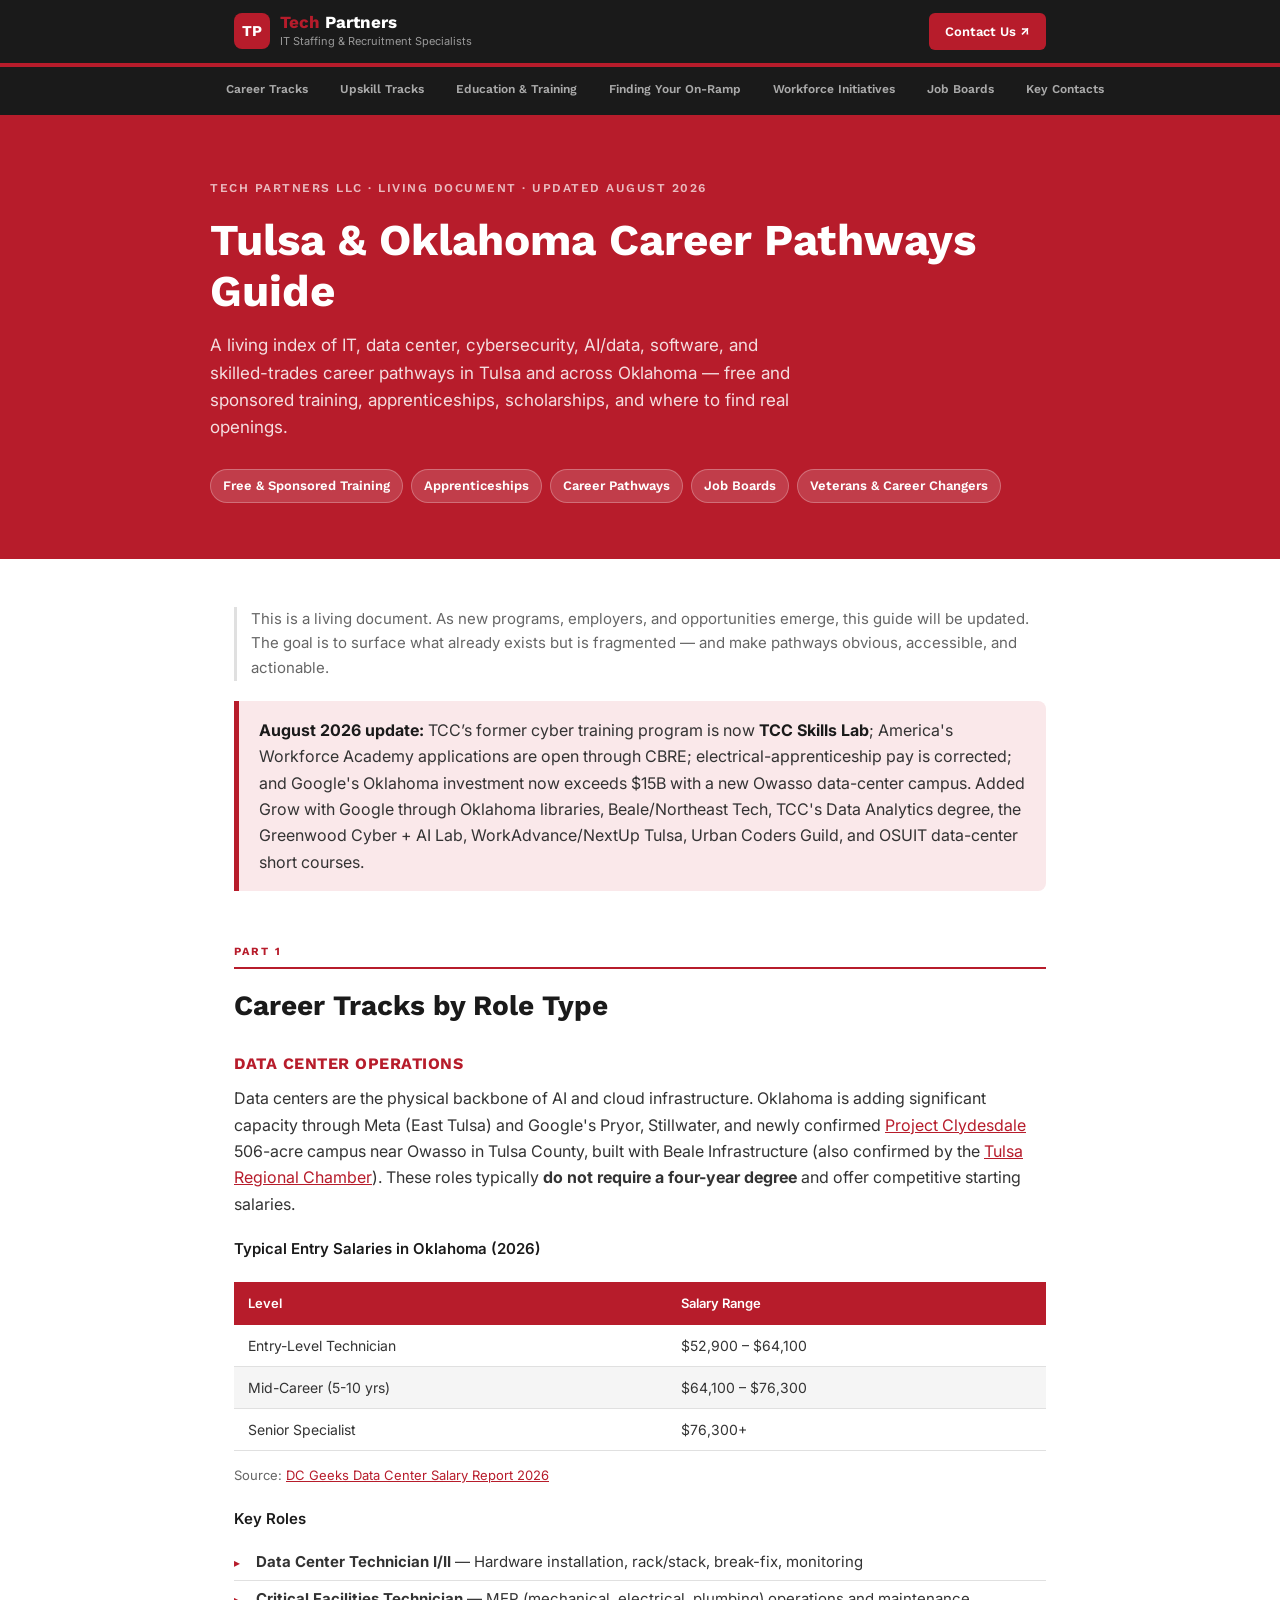
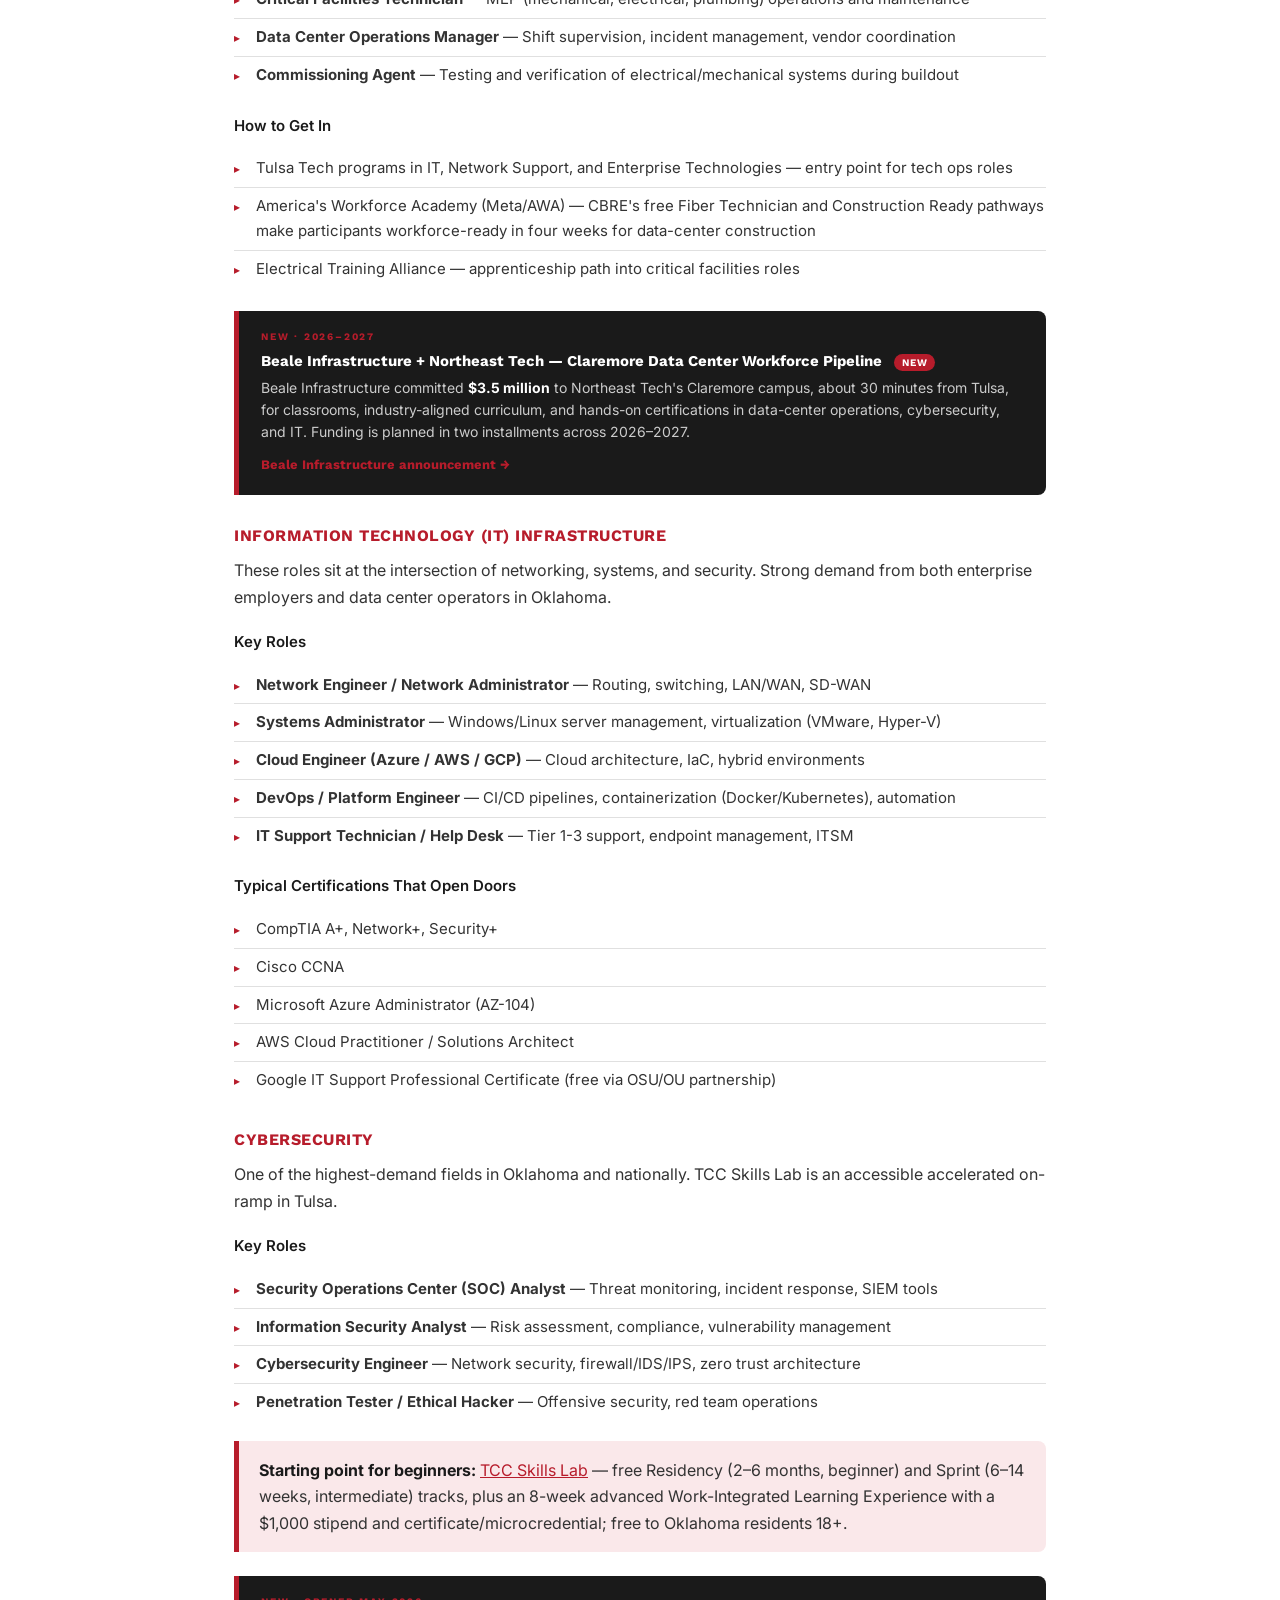
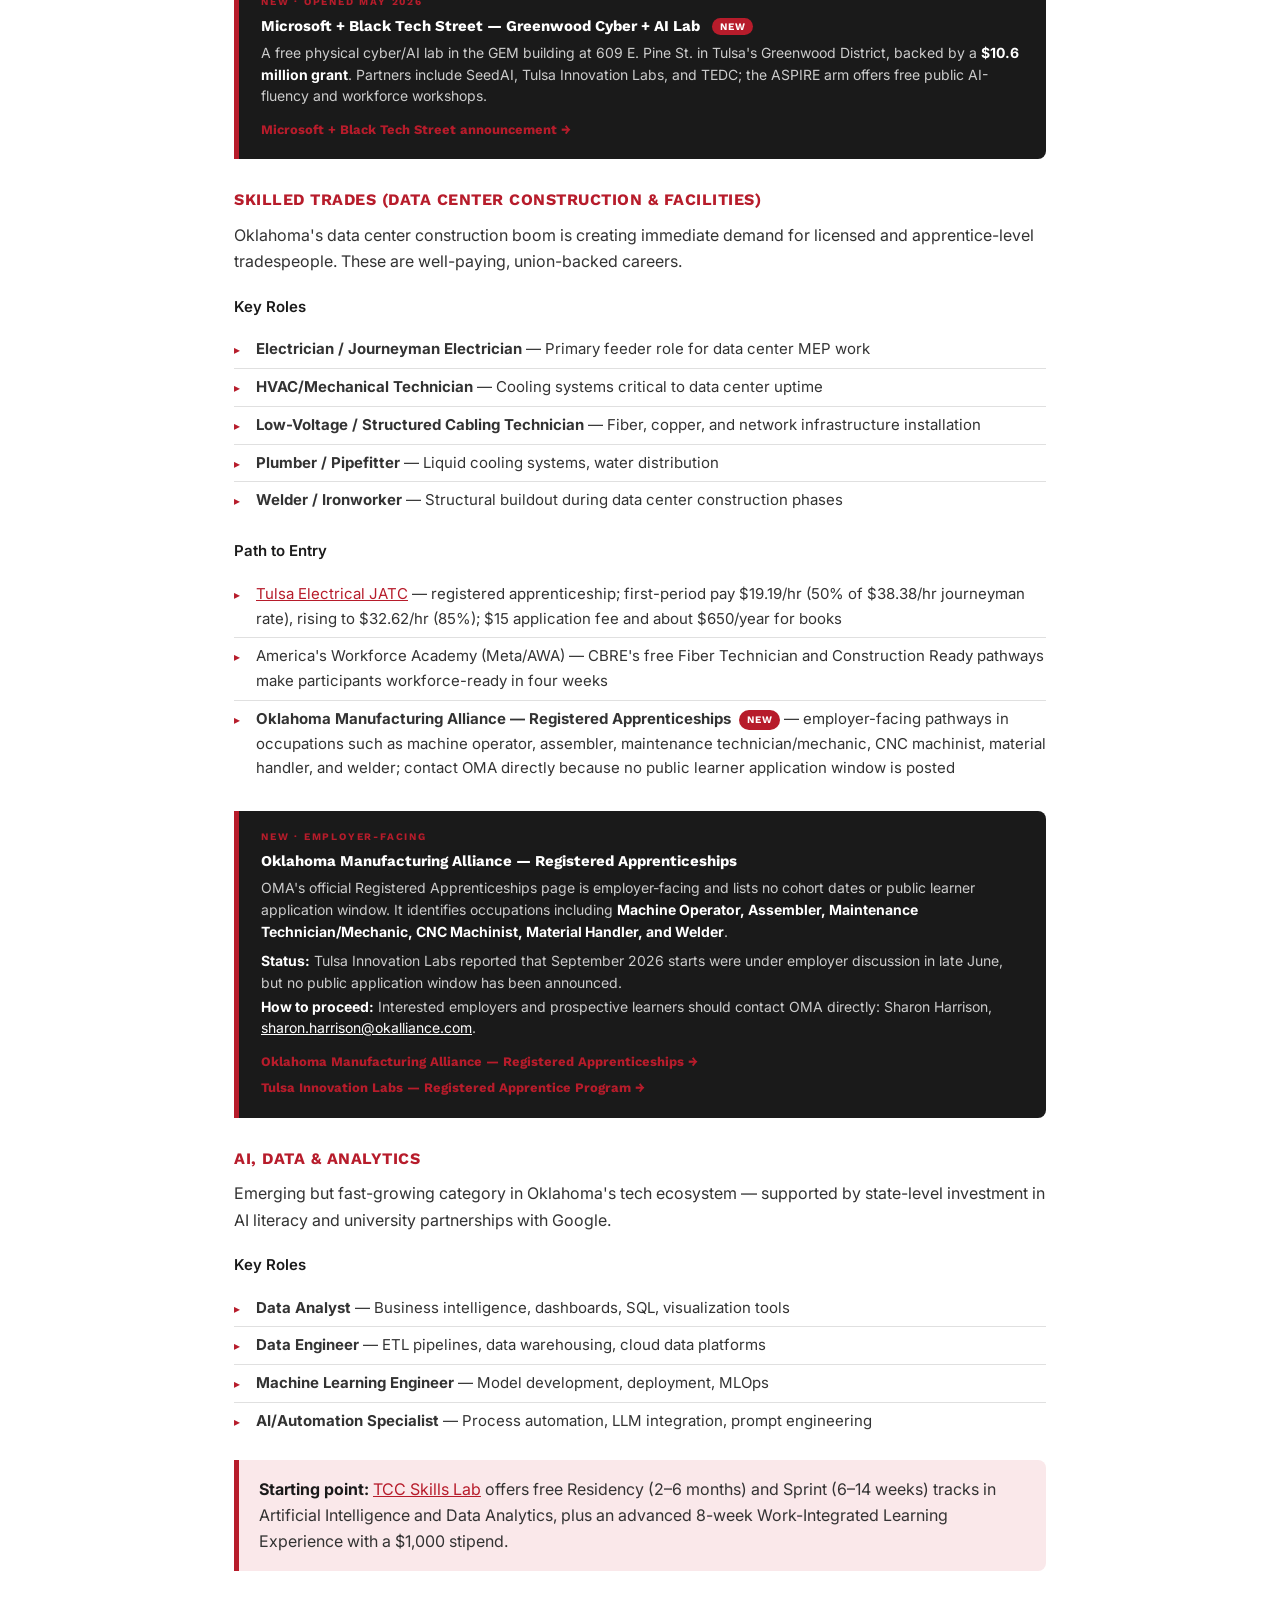
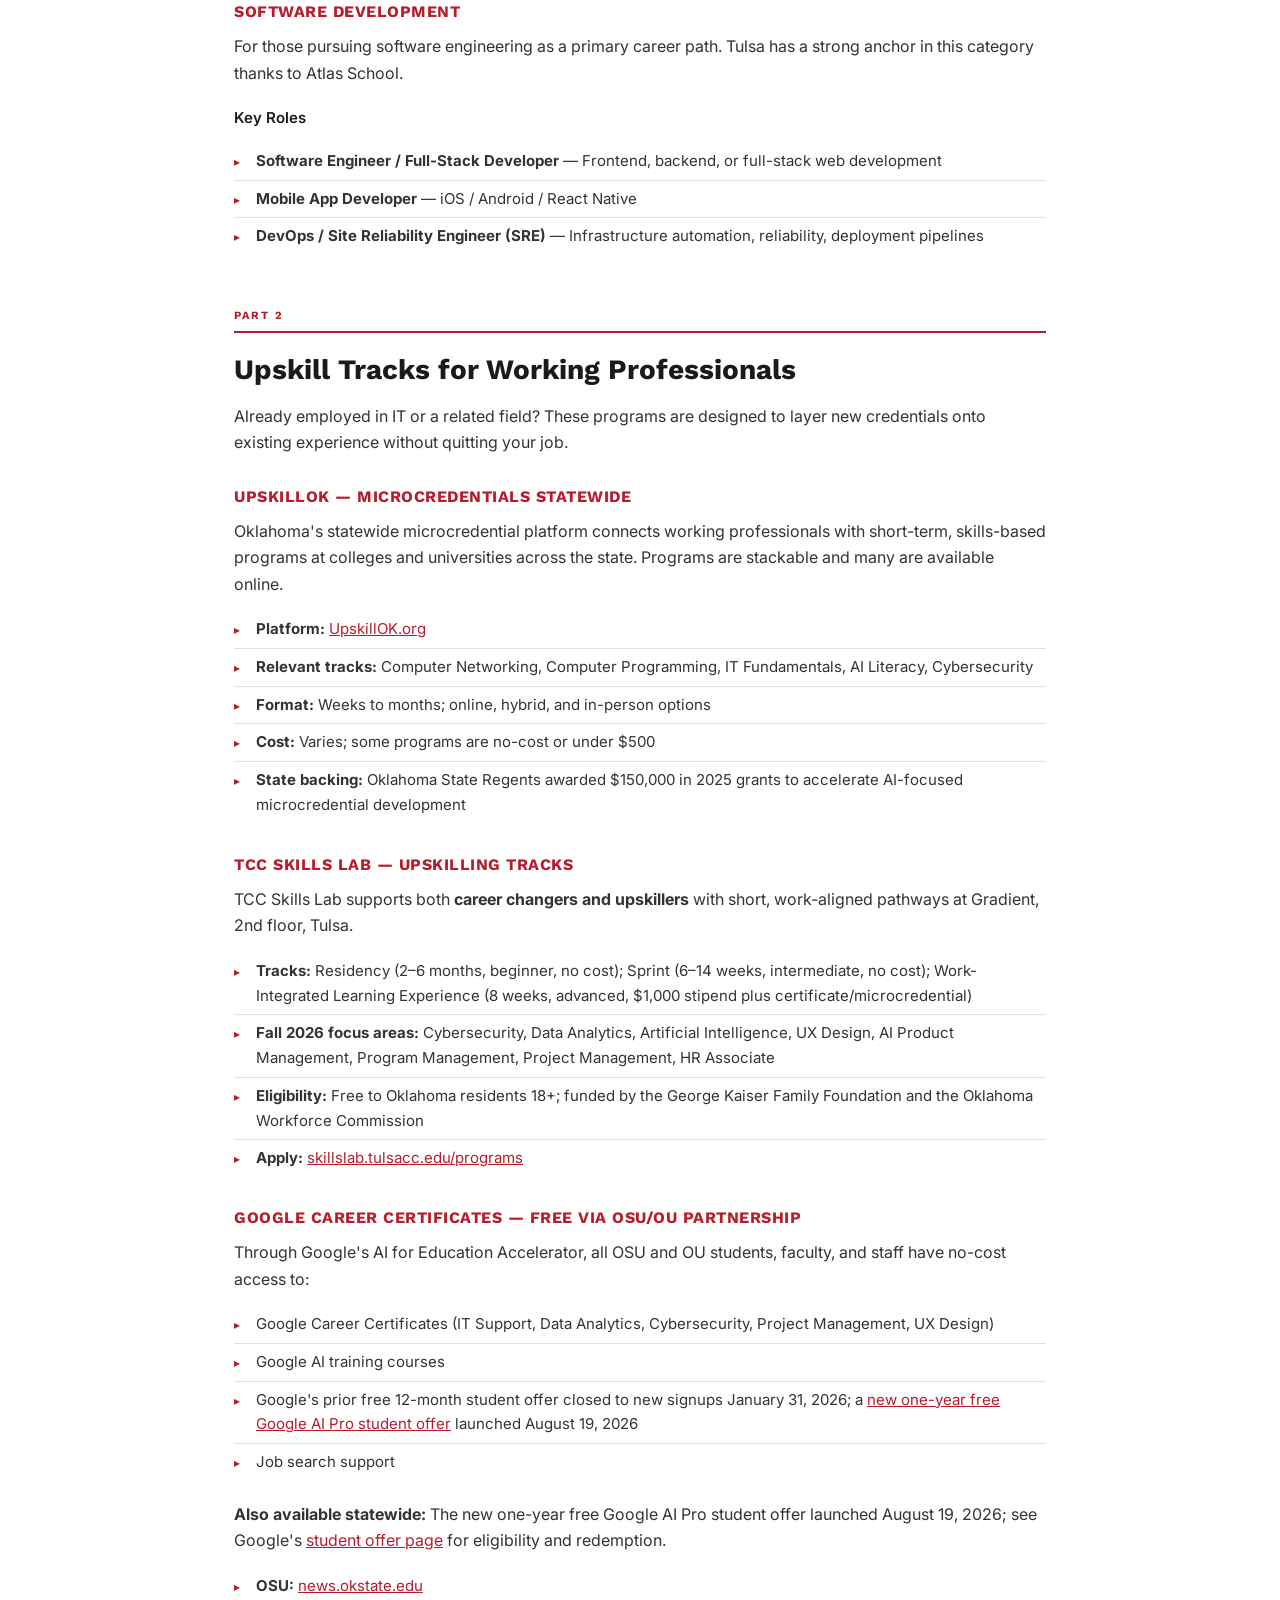
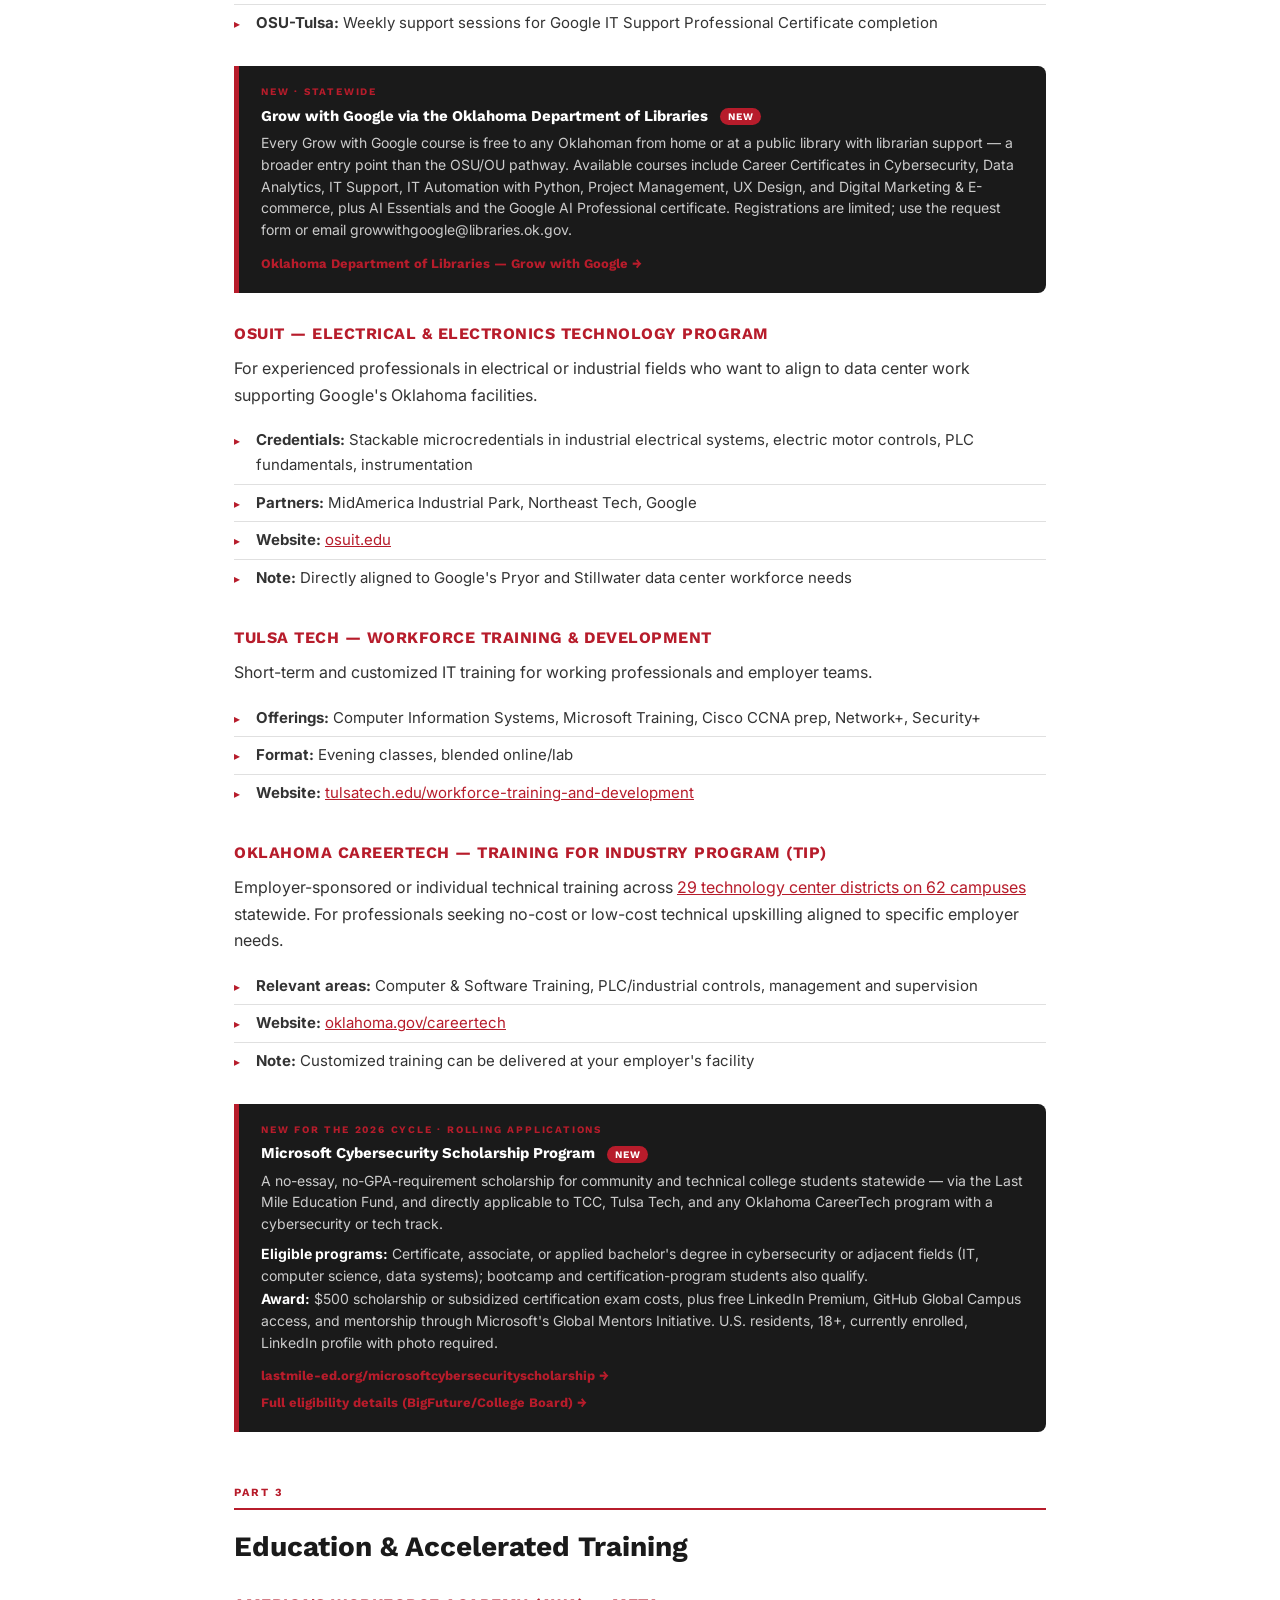
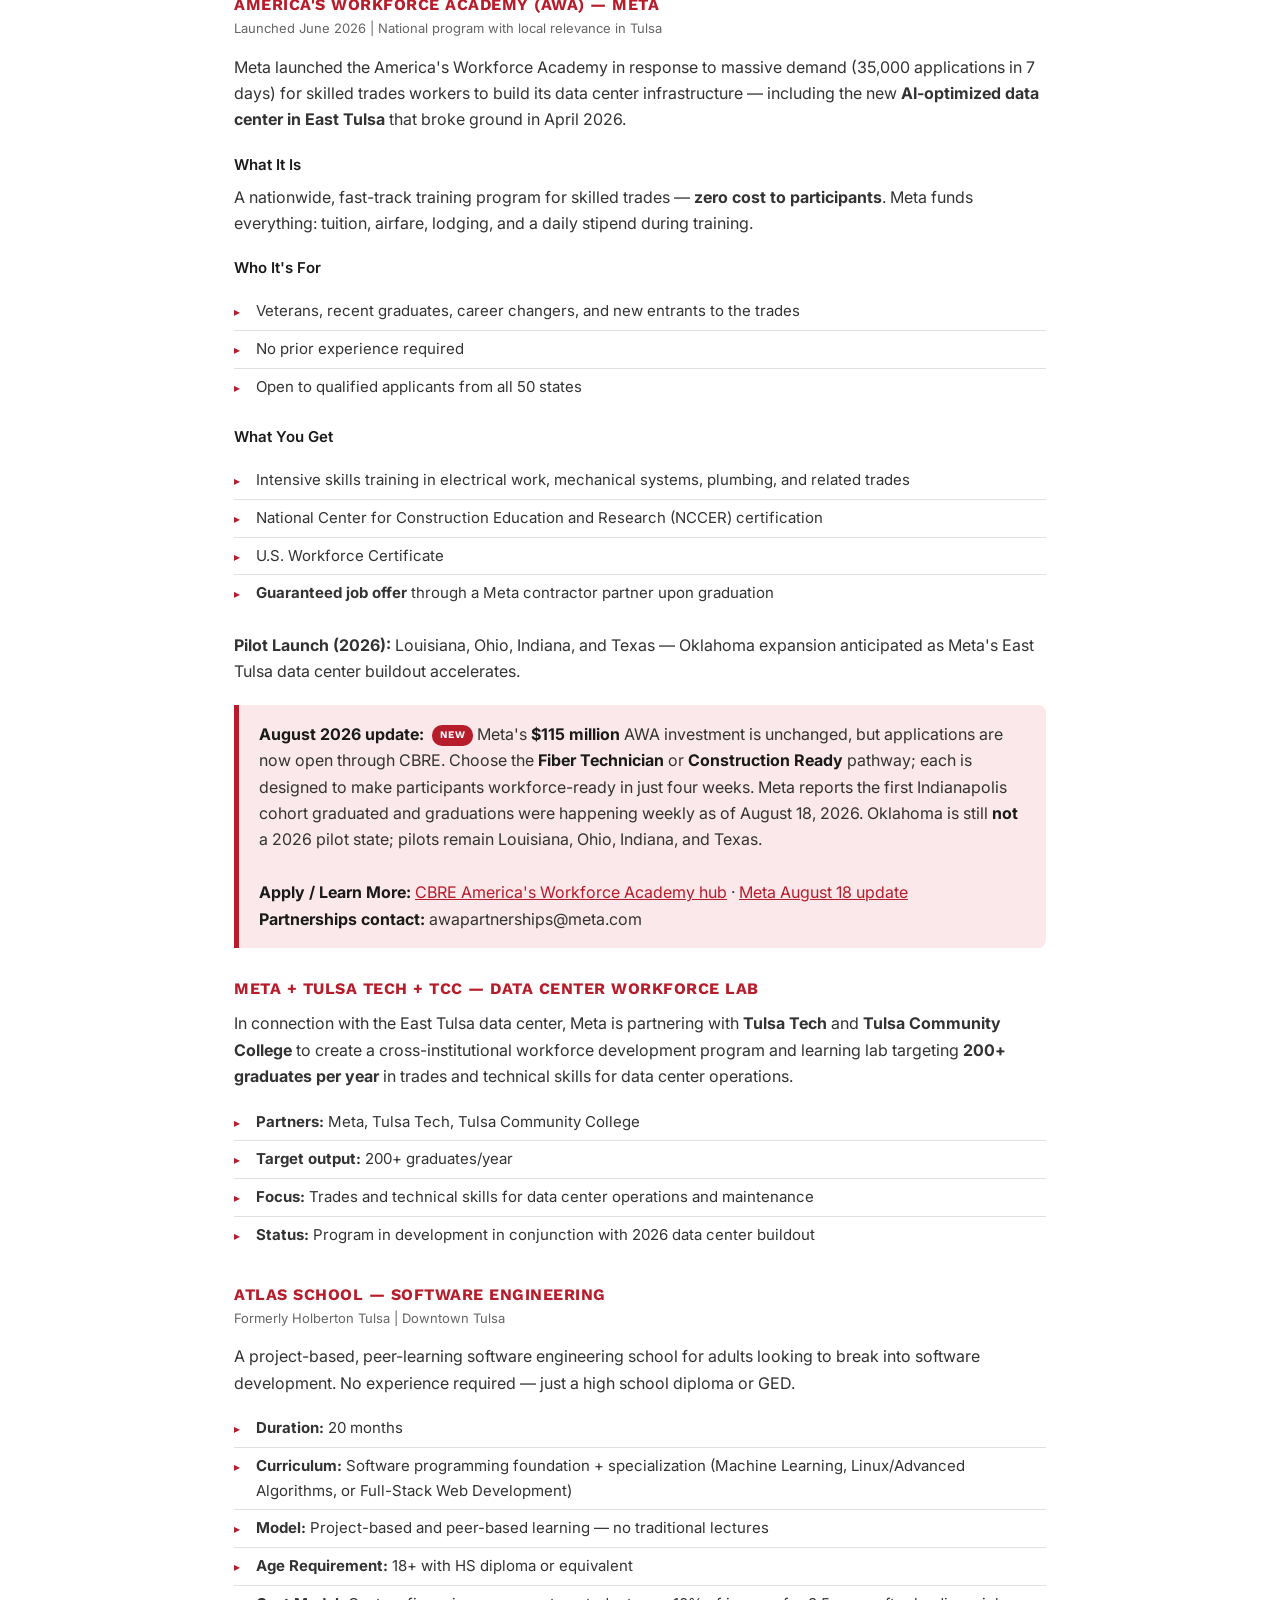
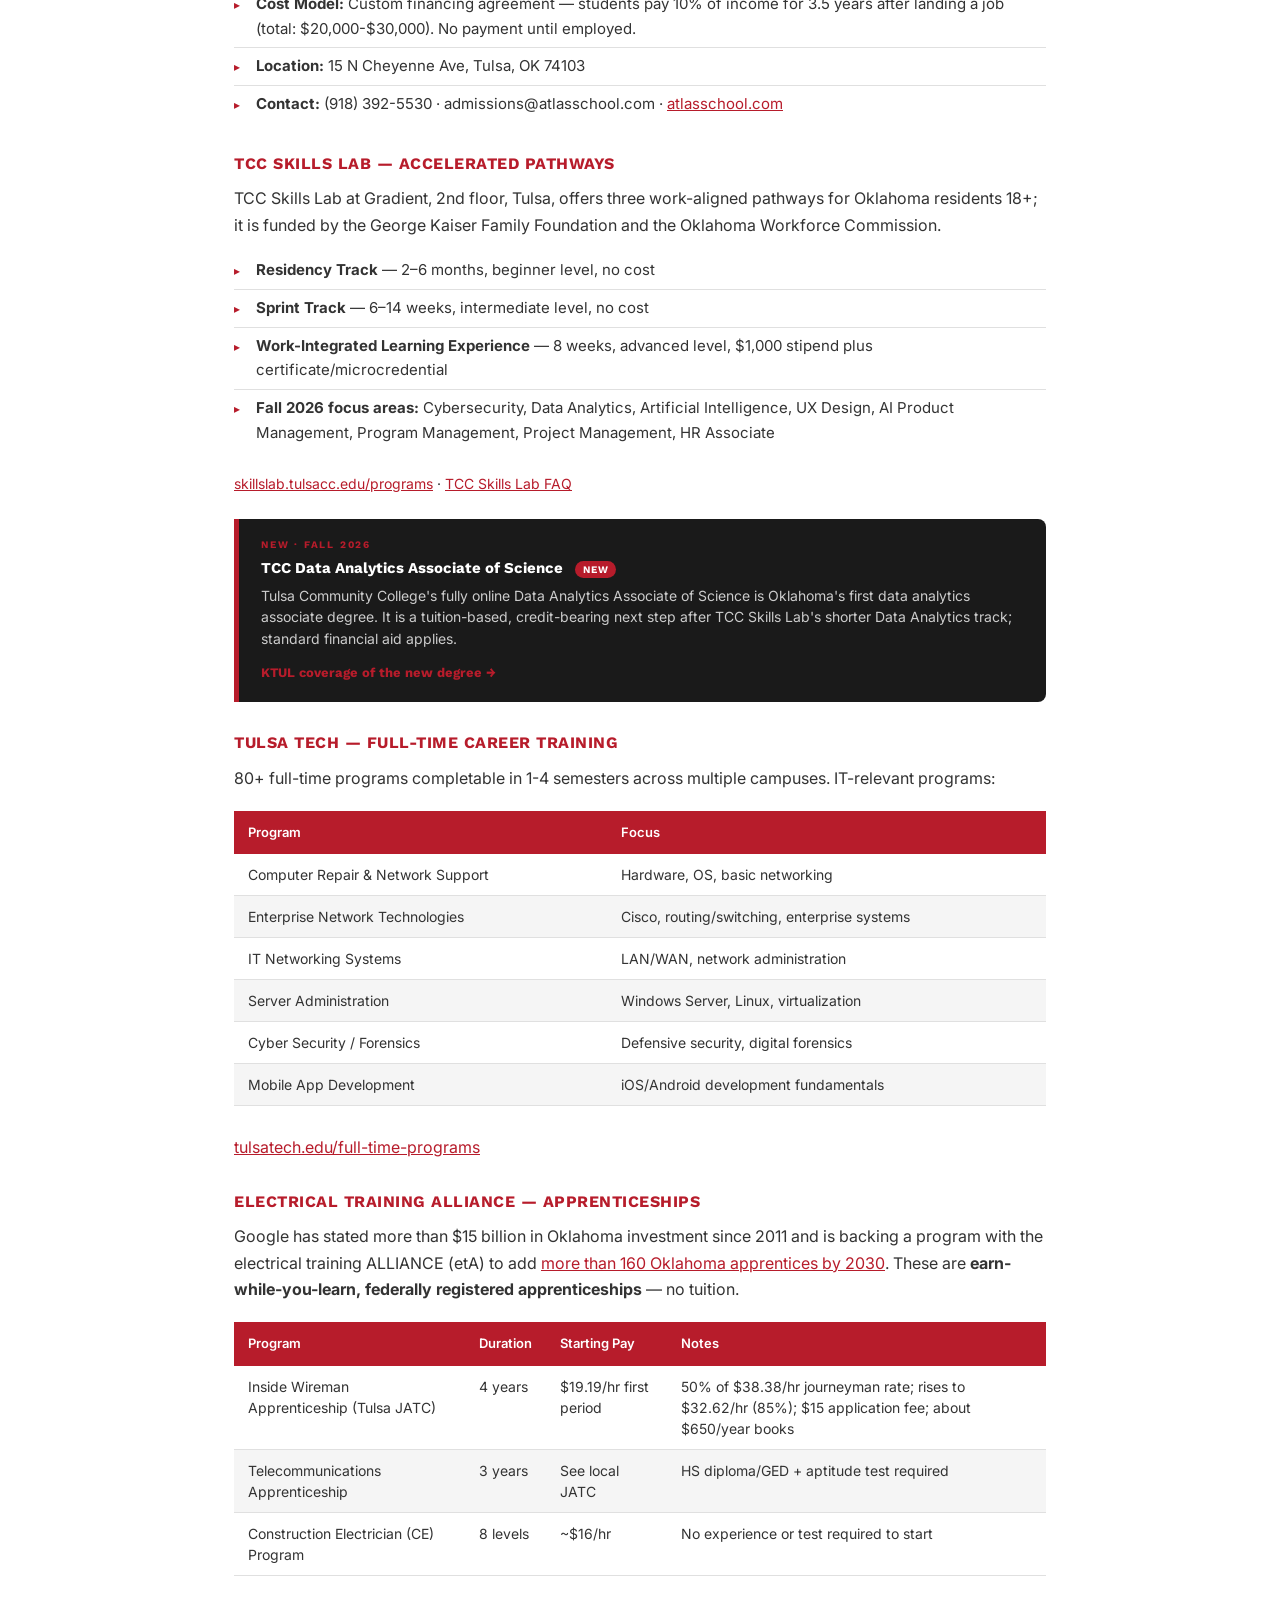
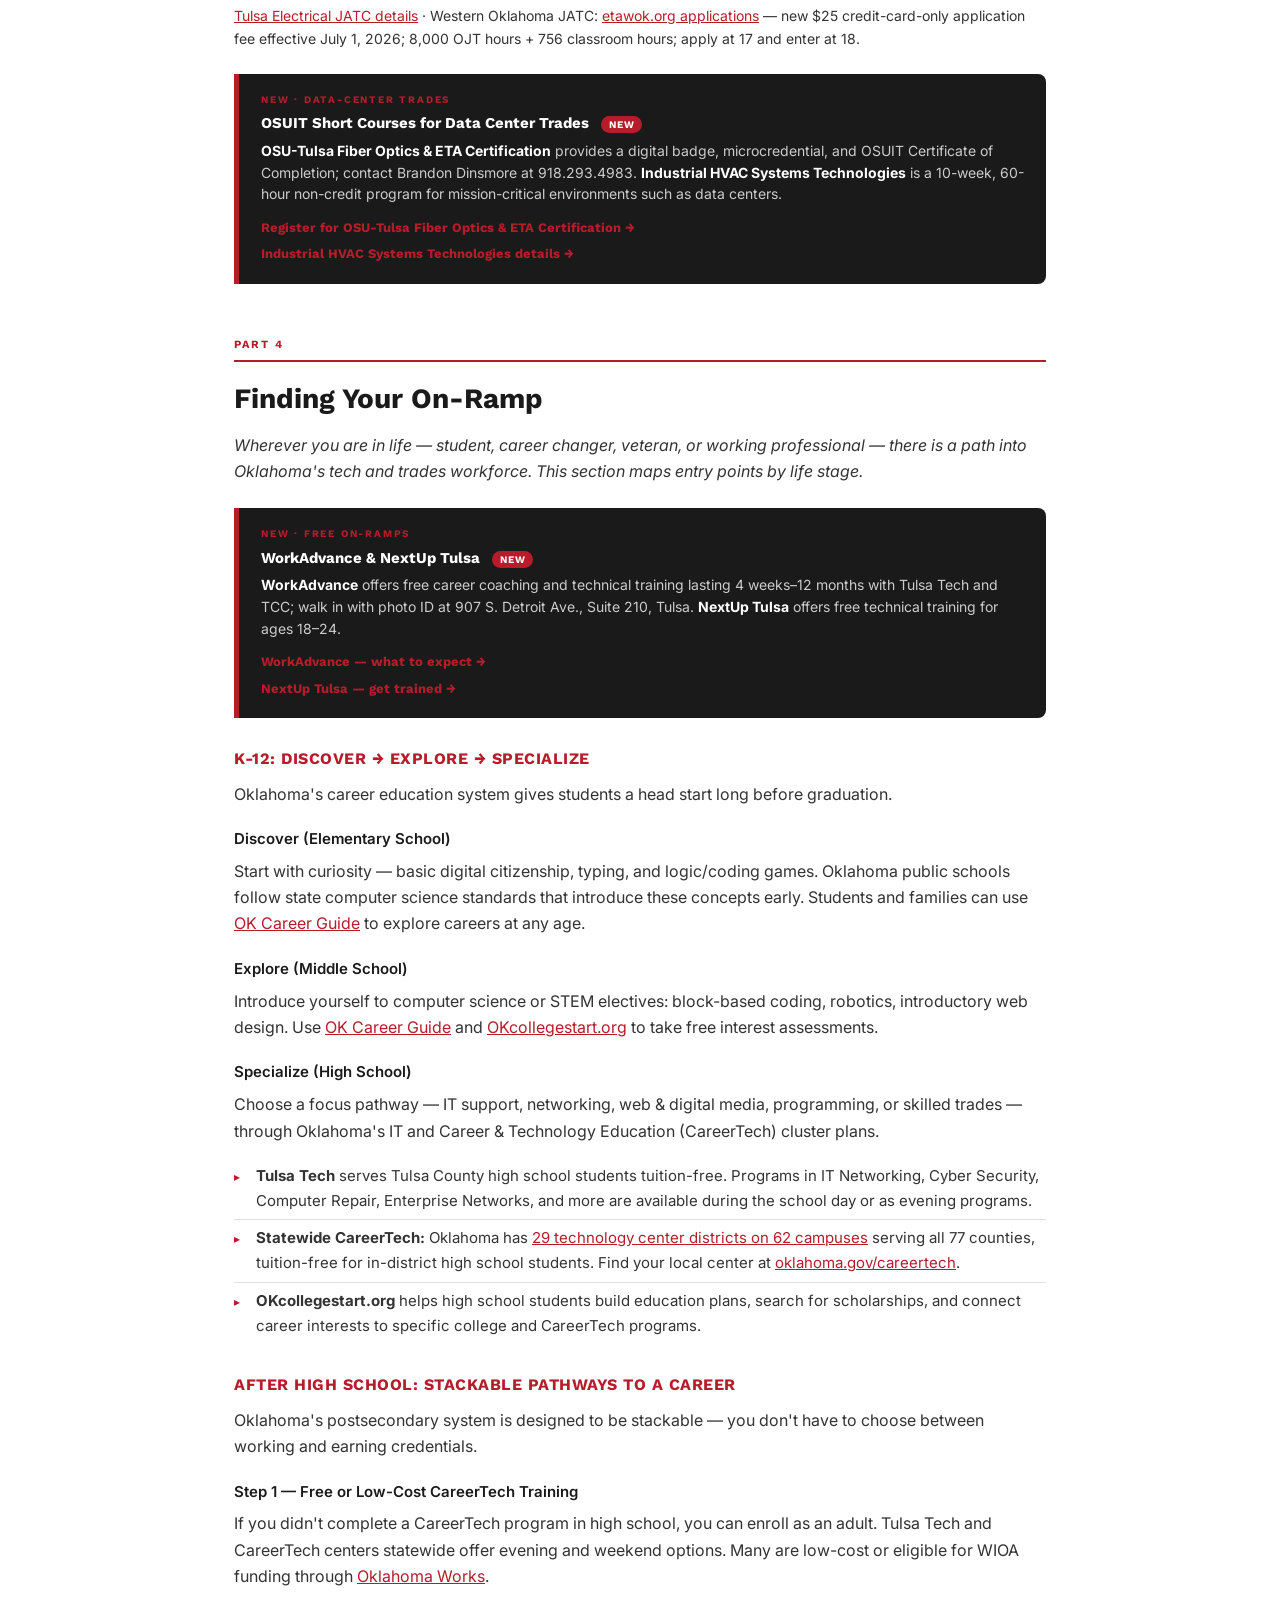
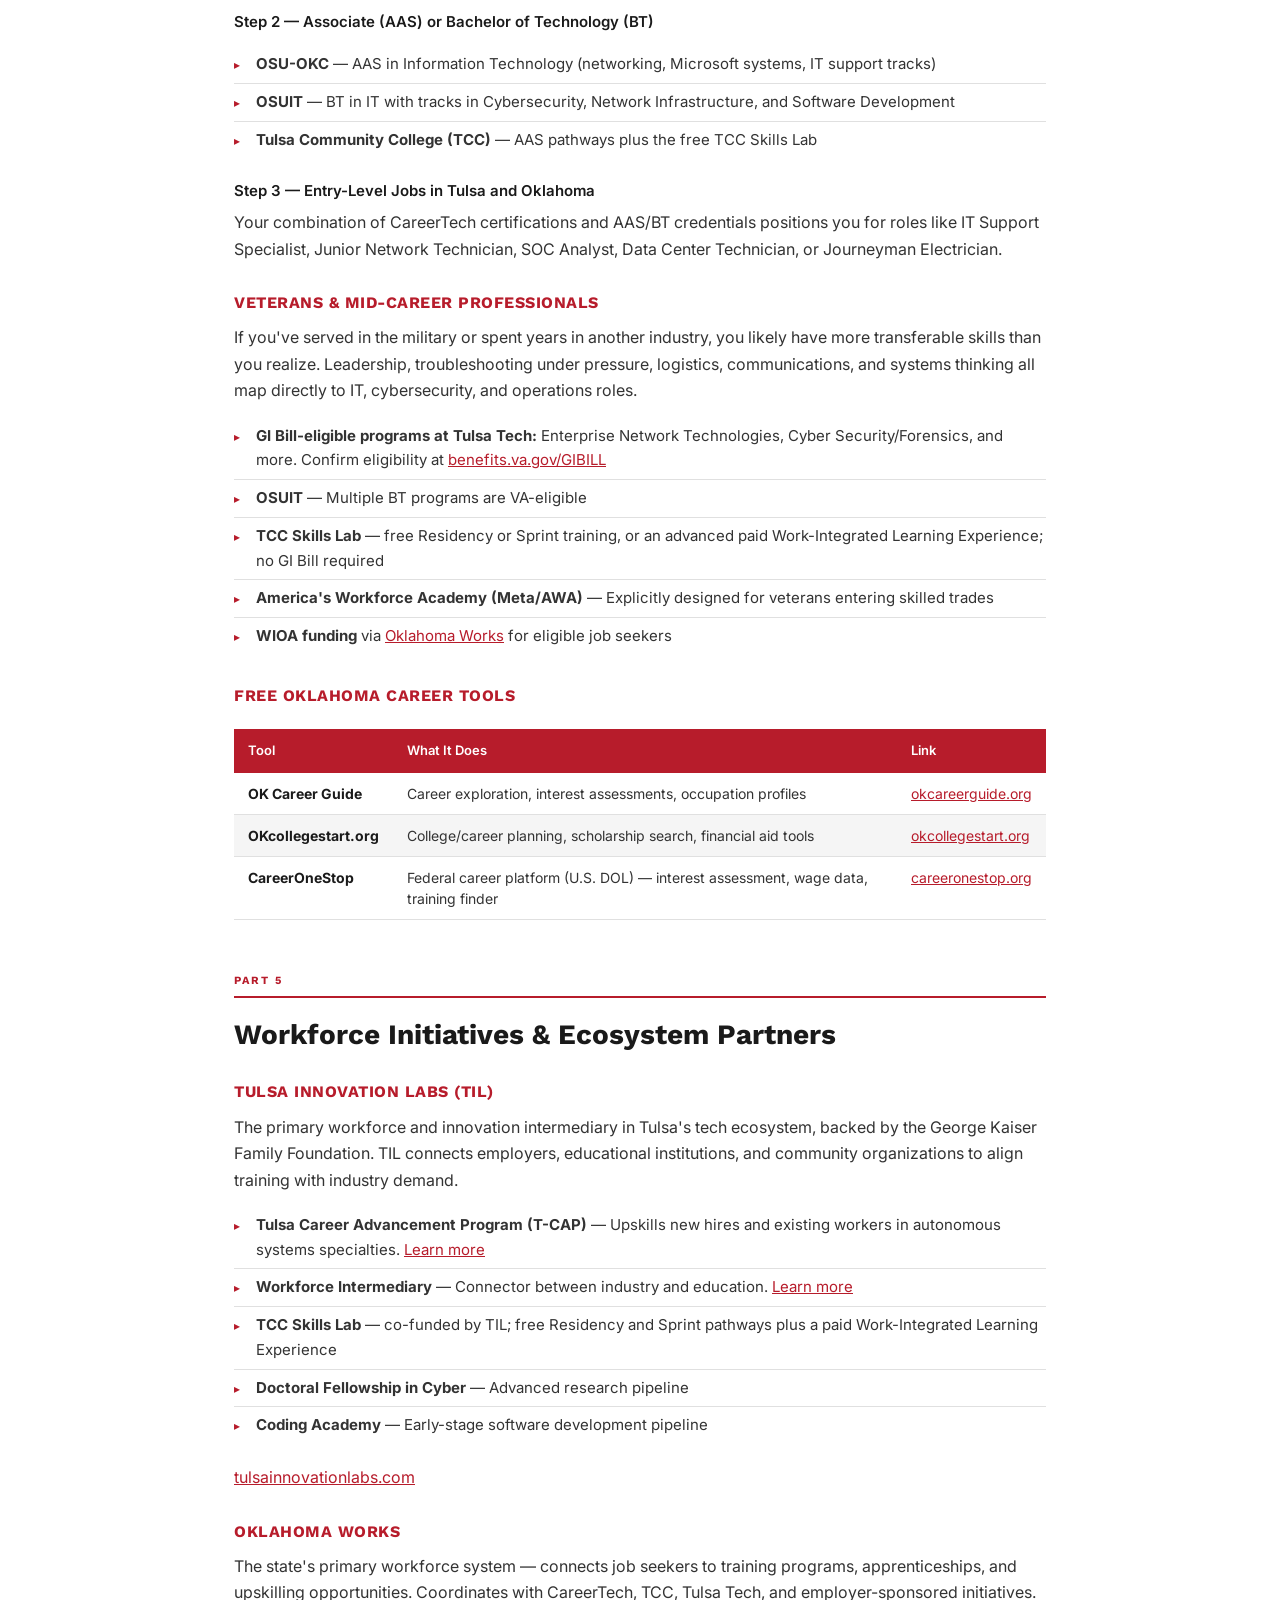
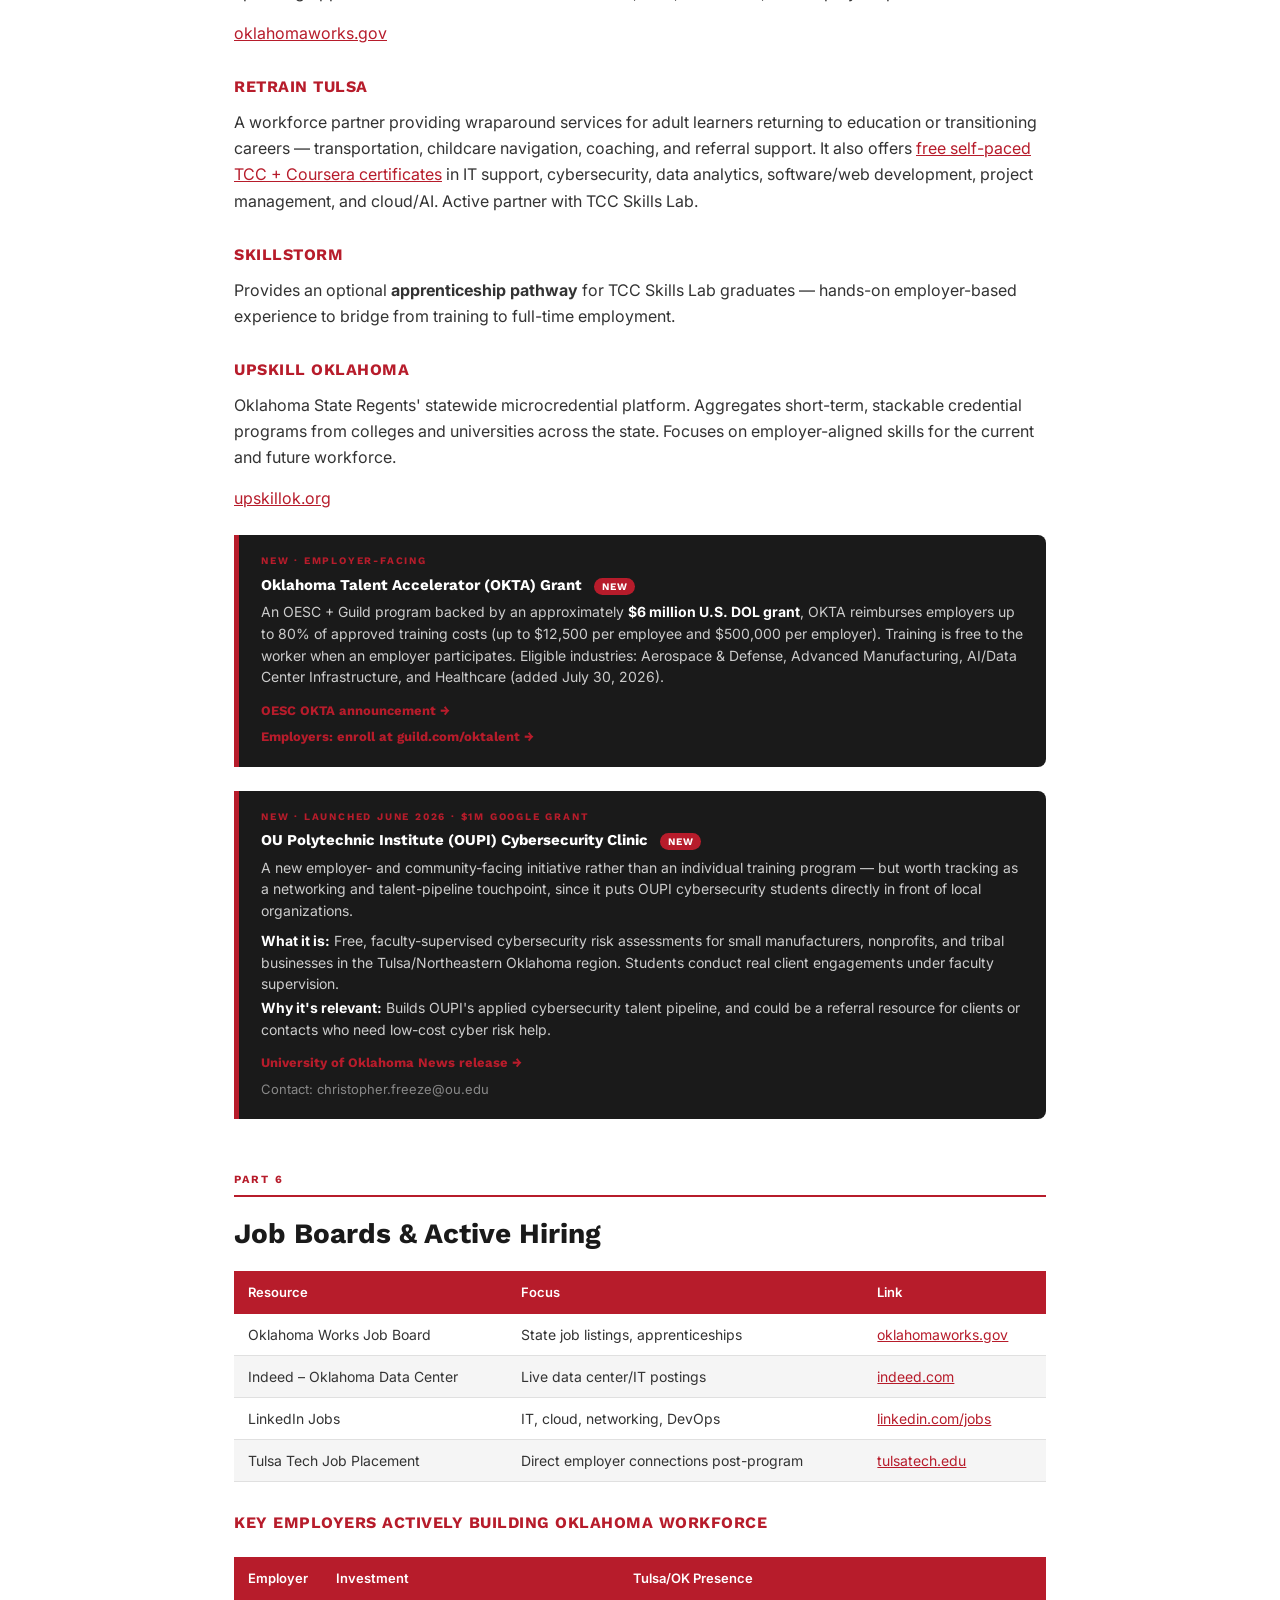
==== commit 65637f6d: "August 2026 update: TCC Skills Lab rebrand, AWA applications open via CBRE, electrical apprenticeshi" ====
--- a/index.html
+++ b/index.html
@@ -472,7 +472,7 @@
 <!-- HERO -->
 <section class="hero">
   <div class="hero-inner">
-    <div class="hero-label">Tech Partners LLC · Living Document · Updated July 2026</div>
+    <div class="hero-label">Tech Partners LLC · Living Document · Updated August 2026</div>
     <h1>Tulsa &amp; Oklahoma Career Pathways Guide</h1>
     <p class="hero-sub">A living index of IT, data center, cybersecurity, AI/data, software, and skilled-trades career pathways in Tulsa and across Oklahoma — free and sponsored training, apprenticeships, scholarships, and where to find real openings.</p>
     <div class="hero-tags">
@@ -491,7 +491,7 @@
   <p style="font-size:15px;color:var(--muted);border-left:3px solid var(--border);padding-left:14px;margin-bottom:8px;">This is a living document. As new programs, employers, and opportunities emerge, this guide will be updated. The goal is to surface what already exists but is fragmented — and make pathways obvious, accessible, and actionable.</p>
 
   <div class="callout">
-    <strong>July 2026 update:</strong> Added the Oklahoma Manufacturing Alliance's expanded apprenticeship program (now including Digital and Data tracks), the Microsoft Cybersecurity Scholarship Program, and the OU Polytechnic Institute Cybersecurity Clinic. Refreshed America's Workforce Academy (Meta) details with the confirmed $115M investment and live waitlist link.
+    <strong>August 2026 update:</strong> TCC’s former cyber training program is now <strong>TCC Skills Lab</strong>; America's Workforce Academy applications are open through CBRE; electrical-apprenticeship pay is corrected; and Google's Oklahoma investment now exceeds $15B with a new Owasso data-center campus. Added Grow with Google through Oklahoma libraries, Beale/Northeast Tech, TCC's Data Analytics degree, the Greenwood Cyber + AI Lab, WorkAdvance/NextUp Tulsa, Urban Coders Guild, and OSUIT data-center short courses.
   </div>
 
   <!-- ================= CAREER TRACKS ================= -->
@@ -500,7 +500,7 @@
   <h2 class="section-title">Career Tracks by Role Type</h2>
 
   <h3 class="sub-title">Data Center Operations</h3>
-  <p>Data centers are the physical backbone of AI and cloud infrastructure. Oklahoma is adding significant data center capacity through Meta (East Tulsa), Google (Pryor and Stillwater), and more. These roles typically <strong>do not require a four-year degree</strong> and offer competitive starting salaries.</p>
+  <p>Data centers are the physical backbone of AI and cloud infrastructure. Oklahoma is adding significant capacity through Meta (East Tulsa) and Google's Pryor, Stillwater, and newly confirmed <a href="https://okenergytoday.com/2026/08/google-admits-it-will-run-the-tulsa-data-center/" target="_blank" rel="noopener">Project Clydesdale</a> 506-acre campus near Owasso in Tulsa County, built with Beale Infrastructure (also confirmed by the <a href="https://tulsachamber.com/news/2026/08/19/economic-development/google-to-operate-tulsa-county-data-center/" target="_blank" rel="noopener">Tulsa Regional Chamber</a>). These roles typically <strong>do not require a four-year degree</strong> and offer competitive starting salaries.</p>
 
   <h4 class="mini-title">Typical Entry Salaries in Oklahoma (2026)</h4>
   <div class="table-wrap">
@@ -526,9 +526,16 @@
   <h4 class="mini-title">How to Get In</h4>
   <ul class="guide-list">
     <li>Tulsa Tech programs in IT, Network Support, and Enterprise Technologies — entry point for tech ops roles</li>
-    <li>America's Workforce Academy (Meta/AWA) — skilled trades fast-track directly tied to data center construction</li>
+    <li>America's Workforce Academy (Meta/AWA) — CBRE's free Fiber Technician and Construction Ready pathways make participants workforce-ready in four weeks for data-center construction</li>
     <li>Electrical Training Alliance — apprenticeship path into critical facilities roles</li>
   </ul>
+
+  <div class="tp-callout">
+    <div class="tpc-label">New · 2026–2027</div>
+    <div class="tpc-head">Beale Infrastructure + Northeast Tech — Claremore Data Center Workforce Pipeline <span class="new-badge">New</span></div>
+    <p class="tpc-body">Beale Infrastructure committed <strong style="color:white">$3.5 million</strong> to Northeast Tech's Claremore campus, about 30 minutes from Tulsa, for classrooms, industry-aligned curriculum, and hands-on certifications in data-center operations, cybersecurity, and IT. Funding is planned in two installments across 2026–2027.</p>
+    <a href="https://www.businesswire.com/news/home/20260521076328/en/Beale-Infrastructure-Commits-$3.5-Million-to-Build-Data-Center-Workforce-Pipeline-with-Northeast-Tech" class="tpc-cta" target="_blank" rel="noopener">Beale Infrastructure announcement &rarr;</a>
+  </div>
 
   <h3 class="sub-title">Information Technology (IT) Infrastructure</h3>
   <p>These roles sit at the intersection of networking, systems, and security. Strong demand from both enterprise employers and data center operators in Oklahoma.</p>
@@ -550,7 +557,7 @@
   </ul>
 
   <h3 class="sub-title">Cybersecurity</h3>
-  <p>One of the highest-demand fields in Oklahoma and nationally. The TCC Cyber Skills Center is the most accessible accelerated on-ramp in Tulsa.</p>
+  <p>One of the highest-demand fields in Oklahoma and nationally. TCC Skills Lab is an accessible accelerated on-ramp in Tulsa.</p>
   <h4 class="mini-title">Key Roles</h4>
   <ul class="guide-list">
     <li><strong>Security Operations Center (SOC) Analyst</strong> — Threat monitoring, incident response, SIEM tools</li>
@@ -559,7 +566,14 @@
     <li><strong>Penetration Tester / Ethical Hacker</strong> — Offensive security, red team operations</li>
   </ul>
   <div class="callout">
-    <strong>Starting point for beginners:</strong> <a href="https://www.cyberskillscenter.org" target="_blank" rel="noopener">TCC Cyber Skills Center</a> — 24-week, no-cost bootcamp in partnership with Google and the State of Oklahoma
+    <strong>Starting point for beginners:</strong> <a href="https://skillslab.tulsacc.edu/programs" target="_blank" rel="noopener">TCC Skills Lab</a> — free Residency (2–6 months, beginner) and Sprint (6–14 weeks, intermediate) tracks, plus an 8-week advanced Work-Integrated Learning Experience with a $1,000 stipend and certificate/microcredential; free to Oklahoma residents 18+.
+  </div>
+
+  <div class="tp-callout">
+    <div class="tpc-label">New · Opened May 2026</div>
+    <div class="tpc-head">Microsoft + Black Tech Street — Greenwood Cyber + AI Lab <span class="new-badge">New</span></div>
+    <p class="tpc-body">A free physical cyber/AI lab in the GEM building at 609 E. Pine St. in Tulsa's Greenwood District, backed by a <strong style="color:white">$10.6 million grant</strong>. Partners include SeedAI, Tulsa Innovation Labs, and TEDC; the ASPIRE arm offers free public AI-fluency and workforce workshops.</p>
+    <a href="https://www.prnewswire.com/news-releases/microsoft-and-black-tech-street-launch-greenwood-cyber--ai-lab-in-tulsa-302779672.html" class="tpc-cta" target="_blank" rel="noopener">Microsoft + Black Tech Street announcement &rarr;</a>
   </div>
 
   <h3 class="sub-title">Skilled Trades (Data Center Construction &amp; Facilities)</h3>
@@ -574,17 +588,17 @@
   </ul>
   <h4 class="mini-title">Path to Entry</h4>
   <ul class="guide-list">
-    <li><a href="https://www.electricaltrainingalliance.org" target="_blank" rel="noopener">Electrical Training Alliance</a> — Registered DOL apprenticeships; earn while you learn (starting ~$17.71/hr, no tuition)</li>
-    <li>America's Workforce Academy (Meta/AWA) — Free 4-week intensive trades fast-track with guaranteed job offer at completion</li>
-    <li><strong>Oklahoma Manufacturing Alliance — Registered Apprenticeship Expansion</strong><span class="new-badge">New</span> — Now includes Engineering, Digital, and Data tracks alongside traditional trades</li>
+    <li><a href="https://www.tulsajatc.org/applications.html" target="_blank" rel="noopener">Tulsa Electrical JATC</a> — registered apprenticeship; first-period pay $19.19/hr (50% of $38.38/hr journeyman rate), rising to $32.62/hr (85%); $15 application fee and about $650/year for books</li>
+    <li>America's Workforce Academy (Meta/AWA) — CBRE's free Fiber Technician and Construction Ready pathways make participants workforce-ready in four weeks</li>
+    <li><strong>Oklahoma Manufacturing Alliance — Registered Apprenticeships</strong><span class="new-badge">New</span> — employer-facing pathways in occupations such as machine operator, assembler, maintenance technician/mechanic, CNC machinist, material handler, and welder; contact OMA directly because no public learner application window is posted</li>
   </ul>
 
   <div class="tp-callout">
-    <div class="tpc-label">New · Announced June 2026</div>
-    <div class="tpc-head">Oklahoma Manufacturing Alliance — Registered Apprenticeship Expansion</div>
-    <p class="tpc-body">The Institute for Advanced Composites Manufacturing Innovation (IACMI) announced a major expansion of the Oklahoma Manufacturing Alliance's Registered Apprenticeship Program, funded through the U.S. Department of Defense's Office of Industrial Base Policy and delivered in partnership with Tulsa Innovation Labs. Unlike most trades apprenticeships in this guide, this expansion explicitly adds <strong style="color:white">Engineering, Digital, and Data tracks</strong> alongside traditional advanced-manufacturing roles — putting it squarely in IT/data territory, not just the shop floor.</p>
-    <p class="tpc-body" style="margin-bottom:2px;"><strong style="color:white">What it is:</strong> DOL-accredited Registered Apprenticeship Program targeting 180–210 new placements in advanced manufacturing, autonomous systems, drone technology, plus Engineering, Digital, and Data tracks. Employers are being recruited now for <strong style="color:white">September 2026</strong> cohort starts.</p>
-    <p class="tpc-body"><strong style="color:white">Who it's for:</strong> Employers building entry-level digital/data talent pipelines, and job seekers wanting an earn-while-you-learn path into engineering/data roles without a four-year degree.</p>
+    <div class="tpc-label">New · Employer-facing</div>
+    <div class="tpc-head">Oklahoma Manufacturing Alliance — Registered Apprenticeships</div>
+    <p class="tpc-body">OMA's official Registered Apprenticeships page is employer-facing and lists no cohort dates or public learner application window. It identifies occupations including <strong style="color:white">Machine Operator, Assembler, Maintenance Technician/Mechanic, CNC Machinist, Material Handler, and Welder</strong>.</p>
+    <p class="tpc-body" style="margin-bottom:2px;"><strong style="color:white">Status:</strong> Tulsa Innovation Labs reported that September 2026 starts were under employer discussion in late June, but no public application window has been announced.</p>
+    <p class="tpc-body"><strong style="color:white">How to proceed:</strong> Interested employers and prospective learners should contact OMA directly: Sharon Harrison, <a href="mailto:sharon.harrison@okalliance.com" style="color:white">sharon.harrison@okalliance.com</a>.</p>
     <a href="https://www.okalliance.com/workforce/registered-apprenticeships/" class="tpc-cta" target="_blank" rel="noopener">Oklahoma Manufacturing Alliance — Registered Apprenticeships &rarr;</a><br>
     <a href="https://www.tulsainnovationlabs.com/initiatives/registered-apprentice-program" class="tpc-cta" target="_blank" rel="noopener">Tulsa Innovation Labs — Registered Apprentice Program &rarr;</a>
   </div>
@@ -599,7 +613,7 @@
     <li><strong>AI/Automation Specialist</strong> — Process automation, LLM integration, prompt engineering</li>
   </ul>
   <div class="callout">
-    <strong>Starting point:</strong> <a href="https://www.tulsacc.edu/academics/workforce-continuing-education/workforce-trainings/cyber-skills-center" target="_blank" rel="noopener">TCC Cyber Skills Center – AI Track</a> and <a href="https://www.cyberskillscenter.org" target="_blank" rel="noopener">Data Analytics Track</a> — both 24-week, no-cost pathways
+    <strong>Starting point:</strong> <a href="https://skillslab.tulsacc.edu/programs" target="_blank" rel="noopener">TCC Skills Lab</a> offers free Residency (2–6 months) and Sprint (6–14 weeks) tracks in Artificial Intelligence and Data Analytics, plus an advanced 8-week Work-Integrated Learning Experience with a $1,000 stipend.
   </div>
 
   <h3 class="sub-title">Software Development</h3>
@@ -627,15 +641,13 @@
     <li><strong>State backing:</strong> Oklahoma State Regents awarded $150,000 in 2025 grants to accelerate AI-focused microcredential development</li>
   </ul>
 
-  <h3 class="sub-title">TCC Cyber Skills Center — Upskilling Track</h3>
-  <p>The Cyber Skills Center is explicitly designed for both <strong>career changers and upskillers</strong>. Evening cohorts allow you to keep your current job.</p>
-  <ul class="guide-list">
-    <li><strong>Tracks:</strong> Cybersecurity, Data Analytics, Artificial Intelligence</li>
-    <li><strong>Duration:</strong> 24 weeks, part-time evenings</li>
-    <li><strong>Cost:</strong> No cost (funded by Google + State of Oklahoma)</li>
-    <li><strong>Eligibility:</strong> Open to working adults; priority to women, people of color, and lower-income professionals</li>
-    <li><strong>Location:</strong> Tulsa Community College</li>
-    <li><strong>Apply:</strong> <a href="https://www.cyberskillscenter.org" target="_blank" rel="noopener">cyberskillscenter.org</a> | <a href="https://www.tulsacc.edu/academics/workforce-continuing-education/workforce-trainings/cyber-skills-center" target="_blank" rel="noopener">tulsacc.edu</a></li>
+  <h3 class="sub-title">TCC Skills Lab — Upskilling Tracks</h3>
+  <p>TCC Skills Lab supports both <strong>career changers and upskillers</strong> with short, work-aligned pathways at Gradient, 2nd floor, Tulsa.</p>
+  <ul class="guide-list">
+    <li><strong>Tracks:</strong> Residency (2–6 months, beginner, no cost); Sprint (6–14 weeks, intermediate, no cost); Work-Integrated Learning Experience (8 weeks, advanced, $1,000 stipend plus certificate/microcredential)</li>
+    <li><strong>Fall 2026 focus areas:</strong> Cybersecurity, Data Analytics, Artificial Intelligence, UX Design, AI Product Management, Program Management, Project Management, HR Associate</li>
+    <li><strong>Eligibility:</strong> Free to Oklahoma residents 18+; funded by the George Kaiser Family Foundation and the Oklahoma Workforce Commission</li>
+    <li><strong>Apply:</strong> <a href="https://skillslab.tulsacc.edu/programs" target="_blank" rel="noopener">skillslab.tulsacc.edu/programs</a></li>
   </ul>
 
   <h3 class="sub-title">Google Career Certificates — Free via OSU/OU Partnership</h3>
@@ -643,14 +655,21 @@
   <ul class="guide-list">
     <li>Google Career Certificates (IT Support, Data Analytics, Cybersecurity, Project Management, UX Design)</li>
     <li>Google AI training courses</li>
-    <li>Free Google AI Pro plan (12 months)</li>
+    <li>Google's prior free 12-month student offer closed to new signups January 31, 2026; a <a href="https://blog.google/innovation-and-ai/products/gemini-app/student-offer-google-ai/" target="_blank" rel="noopener">new one-year free Google AI Pro student offer</a> launched August 19, 2026</li>
     <li>Job search support</li>
   </ul>
-  <p><strong>Also available statewide:</strong> All Oklahoma-based college students now have access to the free Google AI Pro plan and AI training.</p>
+  <p><strong>Also available statewide:</strong> The new one-year free Google AI Pro student offer launched August 19, 2026; see Google's <a href="https://blog.google/innovation-and-ai/products/gemini-app/student-offer-google-ai/" target="_blank" rel="noopener">student offer page</a> for eligibility and redemption.</p>
   <ul class="guide-list">
     <li><strong>OSU:</strong> <a href="https://news.okstate.edu/articles/communications/2025/oklahoma_state_university_joins_google_ai_for_education_accelerator.html" target="_blank" rel="noopener">news.okstate.edu</a></li>
     <li><strong>OSU-Tulsa:</strong> Weekly support sessions for Google IT Support Professional Certificate completion</li>
   </ul>
+
+  <div class="tp-callout">
+    <div class="tpc-label">New · Statewide</div>
+    <div class="tpc-head">Grow with Google via the Oklahoma Department of Libraries <span class="new-badge">New</span></div>
+    <p class="tpc-body">Every Grow with Google course is free to any Oklahoman from home or at a public library with librarian support — a broader entry point than the OSU/OU pathway. Available courses include Career Certificates in Cybersecurity, Data Analytics, IT Support, IT Automation with Python, Project Management, UX Design, and Digital Marketing &amp; E-commerce, plus AI Essentials and the Google AI Professional certificate. Registrations are limited; use the request form or email growwithgoogle@libraries.ok.gov.</p>
+    <a href="https://oklahoma.gov/libraries/digital-resources/grow-google.html" class="tpc-cta" target="_blank" rel="noopener">Oklahoma Department of Libraries — Grow with Google &rarr;</a>
+  </div>
 
   <h3 class="sub-title">OSUIT — Electrical &amp; Electronics Technology Program</h3>
   <p>For experienced professionals in electrical or industrial fields who want to align to data center work supporting Google's Oklahoma facilities.</p>
@@ -670,7 +689,7 @@
   </ul>
 
   <h3 class="sub-title">Oklahoma CareerTech — Training for Industry Program (TIP)</h3>
-  <p>Employer-sponsored or individual technical training across 29 technology centers and 58 campuses statewide. For professionals seeking no-cost or low-cost technical upskilling aligned to specific employer needs.</p>
+  <p>Employer-sponsored or individual technical training across <a href="https://oklahoma.gov/careertech/technology-centers.html" target="_blank" rel="noopener">29 technology center districts on 62 campuses</a> statewide. For professionals seeking no-cost or low-cost technical upskilling aligned to specific employer needs.</p>
   <ul class="guide-list">
     <li><strong>Relevant areas:</strong> Computer &amp; Software Training, PLC/industrial controls, management and supervision</li>
     <li><strong>Website:</strong> <a href="https://oklahoma.gov/careertech" target="_blank" rel="noopener">oklahoma.gov/careertech</a></li>
@@ -717,8 +736,8 @@
   <p><strong>Pilot Launch (2026):</strong> Louisiana, Ohio, Indiana, and Texas — Oklahoma expansion anticipated as Meta's East Tulsa data center buildout accelerates.</p>
 
   <div class="callout">
-    <strong>July 2026 update:</strong><span class="new-badge">New</span> Meta has confirmed a <strong>$115 million</strong> commitment behind AWA — a larger figure than was public when this guide was first drafted. Applications are not yet open for the general public, but the <strong>waitlist is now live</strong>. Oklahoma residents are eligible to apply once open — Meta covers airfare and lodging to whichever pilot site an applicant is assigned, so distance from Tulsa is not a barrier.<br><br>
-    <strong>Apply / Learn More:</strong> <a href="https://cbreglobal.avature.net/AmericasWorkforceAcademyForm" target="_blank" rel="noopener">Join the waitlist</a> · <a href="https://about.fb.com/news/2026/06/americas-workforce-academy-free-skilled-trade-training/amp/" target="_blank" rel="noopener">Meta Newsroom overview</a><br>
+    <strong>August 2026 update:</strong><span class="new-badge">New</span> Meta's <strong>$115 million</strong> AWA investment is unchanged, but applications are now open through CBRE. Choose the <strong>Fiber Technician</strong> or <strong>Construction Ready</strong> pathway; each is designed to make participants workforce-ready in just four weeks. Meta reports the first Indianapolis cohort graduated and graduations were happening weekly as of August 18, 2026. Oklahoma is still <strong>not</strong> a 2026 pilot state; pilots remain Louisiana, Ohio, Indiana, and Texas.<br><br>
+    <strong>Apply / Learn More:</strong> <a href="https://www.cbre.com/careers/campaigns/americas-workforce-academy" target="_blank" rel="noopener">CBRE America's Workforce Academy hub</a> · <a href="https://about.fb.com/news/2026/08/americas-workforce-academy-meta-skilled-trade-training-program/" target="_blank" rel="noopener">Meta August 18 update</a><br>
     <strong>Partnerships contact:</strong> awapartnerships@meta.com
   </div>
 
@@ -744,17 +763,25 @@
     <li><strong>Contact:</strong> (918) 392-5530 · admissions@atlasschool.com · <a href="https://atlasschool.com" target="_blank" rel="noopener">atlasschool.com</a></li>
   </ul>
 
-  <h3 class="sub-title">TCC Cyber Skills Center — Accelerated Bootcamp</h3>
-  <p>A 24-week, no-cost accelerated bootcamp at Tulsa Community College, funded by Google and the State of Oklahoma. Designed to move both beginners and professionals into the workforce quickly.</p>
-  <ul class="guide-list">
-    <li><strong>Cybersecurity</strong> — Threat analysis, network defense, incident response</li>
-    <li><strong>Data Analytics</strong> — Data interpretation, visualization, actionable insights</li>
-    <li><strong>Artificial Intelligence</strong> — Foundational and advanced AI skills</li>
-  </ul>
-  <p style="font-size:14px;">Duration: 24 weeks, part-time evenings · Cost: No cost · Optional apprenticeship pathway through SkillStorm after graduation · Retrain Tulsa provides wraparound support · <a href="https://www.cyberskillscenter.org" target="_blank" rel="noopener">cyberskillscenter.org</a></p>
+  <h3 class="sub-title">TCC Skills Lab — Accelerated Pathways</h3>
+  <p>TCC Skills Lab at Gradient, 2nd floor, Tulsa, offers three work-aligned pathways for Oklahoma residents 18+; it is funded by the George Kaiser Family Foundation and the Oklahoma Workforce Commission.</p>
+  <ul class="guide-list">
+    <li><strong>Residency Track</strong> — 2–6 months, beginner level, no cost</li>
+    <li><strong>Sprint Track</strong> — 6–14 weeks, intermediate level, no cost</li>
+    <li><strong>Work-Integrated Learning Experience</strong> — 8 weeks, advanced level, $1,000 stipend plus certificate/microcredential</li>
+    <li><strong>Fall 2026 focus areas:</strong> Cybersecurity, Data Analytics, Artificial Intelligence, UX Design, AI Product Management, Program Management, Project Management, HR Associate</li>
+  </ul>
+  <p style="font-size:14px;"><a href="https://skillslab.tulsacc.edu/programs" target="_blank" rel="noopener">skillslab.tulsacc.edu/programs</a> · <a href="https://skillslab.tulsacc.edu/faq" target="_blank" rel="noopener">TCC Skills Lab FAQ</a></p>
+
+  <div class="tp-callout">
+    <div class="tpc-label">New · Fall 2026</div>
+    <div class="tpc-head">TCC Data Analytics Associate of Science <span class="new-badge">New</span></div>
+    <p class="tpc-body">Tulsa Community College's fully online Data Analytics Associate of Science is Oklahoma's first data analytics associate degree. It is a tuition-based, credit-bearing next step after TCC Skills Lab's shorter Data Analytics track; standard financial aid applies.</p>
+    <a href="https://ktul.com/news/local/tcc-launching-oklahomas-first-data-analytics-associate-degree-program-07-14-2026" class="tpc-cta" target="_blank" rel="noopener">KTUL coverage of the new degree &rarr;</a>
+  </div>
 
   <h3 class="sub-title">Tulsa Tech — Full-Time Career Training</h3>
-  <p>60+ programs completable in 1-4 semesters across multiple campuses. IT-relevant programs:</p>
+  <p>80+ full-time programs completable in 1-4 semesters across multiple campuses. IT-relevant programs:</p>
   <div class="table-wrap">
     <table>
       <thead><tr><th>Program</th><th>Focus</th></tr></thead>
@@ -771,18 +798,26 @@
   <p><a href="https://tulsatech.edu/full-time-programs/" target="_blank" rel="noopener">tulsatech.edu/full-time-programs</a></p>
 
   <h3 class="sub-title">Electrical Training Alliance — Apprenticeships</h3>
-  <p>Google's $9B Oklahoma investment includes funding the Electrical Training Alliance to expand Oklahoma's electrician pipeline by 135% by 2030. These are <strong>earn-while-you-learn, federally registered apprenticeships</strong> — no tuition.</p>
+  <p>Google has stated more than $15 billion in Oklahoma investment since 2011 and is backing a program with the electrical training ALLIANCE (etA) to add <a href="https://krmg.com/2026/08/19/google-and-beale-infrastructure-building-project-clydesdale-data-center-campus-in-tulsa-county/" target="_blank" rel="noopener">more than 160 Oklahoma apprentices by 2030</a>. These are <strong>earn-while-you-learn, federally registered apprenticeships</strong> — no tuition.</p>
   <div class="table-wrap">
     <table>
       <thead><tr><th>Program</th><th>Duration</th><th>Starting Pay</th><th>Notes</th></tr></thead>
       <tbody>
-        <tr><td>Inside Wireman Apprenticeship</td><td>4 years</td><td>~$17.71/hr</td><td>HS diploma/GED + aptitude test required</td></tr>
-        <tr><td>Telecommunications Apprenticeship</td><td>3 years</td><td>~$17.71/hr</td><td>HS diploma/GED + aptitude test required</td></tr>
+        <tr><td>Inside Wireman Apprenticeship (Tulsa JATC)</td><td>4 years</td><td>$19.19/hr first period</td><td>50% of $38.38/hr journeyman rate; rises to $32.62/hr (85%); $15 application fee; about $650/year books</td></tr>
+        <tr><td>Telecommunications Apprenticeship</td><td>3 years</td><td>See local JATC</td><td>HS diploma/GED + aptitude test required</td></tr>
         <tr><td>Construction Electrician (CE) Program</td><td>8 levels</td><td>~$16/hr</td><td>No experience or test required to start</td></tr>
       </tbody>
     </table>
   </div>
-  <p style="font-size:14px;">8,000 hrs OJT (apprenticeship) / 12,000 hrs OJT (CE program) · DOL Journey-Level Electrician Certification upon completion · <a href="https://www.electricaltrainingalliance.org" target="_blank" rel="noopener">electricaltrainingalliance.org</a> · Western Oklahoma JATC: <a href="https://etawok.org" target="_blank" rel="noopener">etawok.org</a></p>
+  <p style="font-size:14px;"><a href="https://www.tulsajatc.org/applications.html" target="_blank" rel="noopener">Tulsa Electrical JATC details</a> · Western Oklahoma JATC: <a href="https://etawok.org/applications" target="_blank" rel="noopener">etawok.org applications</a> — new $25 credit-card-only application fee effective July 1, 2026; 8,000 OJT hours + 756 classroom hours; apply at 17 and enter at 18.</p>
+
+  <div class="tp-callout">
+    <div class="tpc-label">New · Data-center trades</div>
+    <div class="tpc-head">OSUIT Short Courses for Data Center Trades <span class="new-badge">New</span></div>
+    <p class="tpc-body"><strong style="color:white">OSU-Tulsa Fiber Optics &amp; ETA Certification</strong> provides a digital badge, microcredential, and OSUIT Certificate of Completion; contact Brandon Dinsmore at 918.293.4983. <strong style="color:white">Industrial HVAC Systems Technologies</strong> is a 10-week, 60-hour non-credit program for mission-critical environments such as data centers.</p>
+    <a href="https://admissions.osuit.edu/register/tulsafiber" class="tpc-cta" target="_blank" rel="noopener">Register for OSU-Tulsa Fiber Optics &amp; ETA Certification &rarr;</a><br>
+    <a href="https://jobs.okstate.edu/jobs/adjunct-faculty-industrial-tech-hvac-dd9911-okmulgee-oklahoma-united-states" class="tpc-cta" target="_blank" rel="noopener">Industrial HVAC Systems Technologies details &rarr;</a>
+  </div>
 
   <!-- ================= ON-RAMP ================= -->
   <div id="onramp" class="part-label">Part 4</div>
@@ -790,29 +825,37 @@
   <h2 class="section-title">Finding Your On-Ramp</h2>
   <p><em>Wherever you are in life — student, career changer, veteran, or working professional — there is a path into Oklahoma's tech and trades workforce. This section maps entry points by life stage.</em></p>
 
+  <div class="tp-callout">
+    <div class="tpc-label">New · Free on-ramps</div>
+    <div class="tpc-head">WorkAdvance &amp; NextUp Tulsa <span class="new-badge">New</span></div>
+    <p class="tpc-body"><strong style="color:white">WorkAdvance</strong> offers free career coaching and technical training lasting 4 weeks–12 months with Tulsa Tech and TCC; walk in with photo ID at 907 S. Detroit Ave., Suite 210, Tulsa. <strong style="color:white">NextUp Tulsa</strong> offers free technical training for ages 18–24.</p>
+    <a href="https://www.workadvance.org/get-started/what-to-expect" class="tpc-cta" target="_blank" rel="noopener">WorkAdvance — what to expect &rarr;</a><br>
+    <a href="https://www.nextuptulsa.org/get-trained" class="tpc-cta" target="_blank" rel="noopener">NextUp Tulsa — get trained &rarr;</a>
+  </div>
+
   <h3 class="sub-title">K-12: Discover → Explore → Specialize</h3>
   <p>Oklahoma's career education system gives students a head start long before graduation.</p>
   <h4 class="mini-title">Discover (Elementary School)</h4>
-  <p>Start with curiosity — basic digital citizenship, typing, and logic/coding games. Oklahoma public schools follow state computer science standards that introduce these concepts early. Students and families can use <a href="https://www.okcareerguide.org" target="_blank" rel="noopener">OK Career Guide</a> to explore careers at any age.</p>
+  <p>Start with curiosity — basic digital citizenship, typing, and logic/coding games. Oklahoma public schools follow state computer science standards that introduce these concepts early. Students and families can use <a href="https://okcareerguide.kuder.com/" target="_blank" rel="noopener">OK Career Guide</a> to explore careers at any age.</p>
   <h4 class="mini-title">Explore (Middle School)</h4>
-  <p>Introduce yourself to computer science or STEM electives: block-based coding, robotics, introductory web design. Use <a href="https://www.okcareerguide.org" target="_blank" rel="noopener">OK Career Guide</a> and <a href="https://www.okcollegestart.org" target="_blank" rel="noopener">OKcollegestart.org</a> to take free interest assessments.</p>
+  <p>Introduce yourself to computer science or STEM electives: block-based coding, robotics, introductory web design. Use <a href="https://okcareerguide.kuder.com/" target="_blank" rel="noopener">OK Career Guide</a> and <a href="https://www.okcollegestart.org" target="_blank" rel="noopener">OKcollegestart.org</a> to take free interest assessments.</p>
   <h4 class="mini-title">Specialize (High School)</h4>
   <p>Choose a focus pathway — IT support, networking, web &amp; digital media, programming, or skilled trades — through Oklahoma's IT and Career &amp; Technology Education (CareerTech) cluster plans.</p>
   <ul class="guide-list">
     <li><strong>Tulsa Tech</strong> serves Tulsa County high school students tuition-free. Programs in IT Networking, Cyber Security, Computer Repair, Enterprise Networks, and more are available during the school day or as evening programs.</li>
-    <li><strong>Statewide CareerTech:</strong> Oklahoma has 29 CareerTech technology centers serving all 77 counties, tuition-free for in-district high school students. Find your local center at <a href="https://oklahoma.gov/careertech" target="_blank" rel="noopener">oklahoma.gov/careertech</a>.</li>
+    <li><strong>Statewide CareerTech:</strong> Oklahoma has <a href="https://oklahoma.gov/careertech/technology-centers.html" target="_blank" rel="noopener">29 technology center districts on 62 campuses</a> serving all 77 counties, tuition-free for in-district high school students. Find your local center at <a href="https://oklahoma.gov/careertech" target="_blank" rel="noopener">oklahoma.gov/careertech</a>.</li>
     <li><strong>OKcollegestart.org</strong> helps high school students build education plans, search for scholarships, and connect career interests to specific college and CareerTech programs.</li>
   </ul>
 
   <h3 class="sub-title">After High School: Stackable Pathways to a Career</h3>
   <p>Oklahoma's postsecondary system is designed to be stackable — you don't have to choose between working and earning credentials.</p>
   <h4 class="mini-title">Step 1 — Free or Low-Cost CareerTech Training</h4>
-  <p>If you didn't complete a CareerTech program in high school, you can enroll as an adult. Tulsa Tech and CareerTech centers statewide offer evening and weekend options. Many are low-cost or eligible for WIOA funding through <a href="https://oklahomaworks.gov" target="_blank" rel="noopener">Oklahoma Works</a>.</p>
+  <p>If you didn't complete a CareerTech program in high school, you can enroll as an adult. Tulsa Tech and CareerTech centers statewide offer evening and weekend options. Many are low-cost or eligible for WIOA funding through <a href="https://oklahoma.gov/workforce.html" target="_blank" rel="noopener">Oklahoma Works</a>.</p>
   <h4 class="mini-title">Step 2 — Associate (AAS) or Bachelor of Technology (BT)</h4>
   <ul class="guide-list">
     <li><strong>OSU-OKC</strong> — AAS in Information Technology (networking, Microsoft systems, IT support tracks)</li>
     <li><strong>OSUIT</strong> — BT in IT with tracks in Cybersecurity, Network Infrastructure, and Software Development</li>
-    <li><strong>Tulsa Community College (TCC)</strong> — AAS pathways plus the free Cyber Skills Center</li>
+    <li><strong>Tulsa Community College (TCC)</strong> — AAS pathways plus the free TCC Skills Lab</li>
   </ul>
   <h4 class="mini-title">Step 3 — Entry-Level Jobs in Tulsa and Oklahoma</h4>
   <p>Your combination of CareerTech certifications and AAS/BT credentials positions you for roles like IT Support Specialist, Junior Network Technician, SOC Analyst, Data Center Technician, or Journeyman Electrician.</p>
@@ -822,9 +865,9 @@
   <ul class="guide-list">
     <li><strong>GI Bill-eligible programs at Tulsa Tech:</strong> Enterprise Network Technologies, Cyber Security/Forensics, and more. Confirm eligibility at <a href="https://www.benefits.va.gov/GIBILL/" target="_blank" rel="noopener">benefits.va.gov/GIBILL</a></li>
     <li><strong>OSUIT</strong> — Multiple BT programs are VA-eligible</li>
-    <li><strong>TCC Cyber Skills Center</strong> — Free 24-week evening program; no GI Bill required</li>
+    <li><strong>TCC Skills Lab</strong> — free Residency or Sprint training, or an advanced paid Work-Integrated Learning Experience; no GI Bill required</li>
     <li><strong>America's Workforce Academy (Meta/AWA)</strong> — Explicitly designed for veterans entering skilled trades</li>
-    <li><strong>WIOA funding</strong> via <a href="https://oklahomaworks.gov" target="_blank" rel="noopener">Oklahoma Works</a> for eligible job seekers</li>
+    <li><strong>WIOA funding</strong> via <a href="https://oklahoma.gov/workforce.html" target="_blank" rel="noopener">Oklahoma Works</a> for eligible job seekers</li>
   </ul>
 
   <h3 class="sub-title">Free Oklahoma Career Tools</h3>
@@ -832,7 +875,7 @@
     <table>
       <thead><tr><th>Tool</th><th>What It Does</th><th>Link</th></tr></thead>
       <tbody>
-        <tr><td><strong>OK Career Guide</strong></td><td>Career exploration, interest assessments, occupation profiles</td><td><a href="https://www.okcareerguide.org" target="_blank" rel="noopener">okcareerguide.org</a></td></tr>
+        <tr><td><strong>OK Career Guide</strong></td><td>Career exploration, interest assessments, occupation profiles</td><td><a href="https://okcareerguide.kuder.com/" target="_blank" rel="noopener">okcareerguide.org</a></td></tr>
         <tr><td><strong>OKcollegestart.org</strong></td><td>College/career planning, scholarship search, financial aid tools</td><td><a href="https://www.okcollegestart.org" target="_blank" rel="noopener">okcollegestart.org</a></td></tr>
         <tr><td><strong>CareerOneStop</strong></td><td>Federal career platform (U.S. DOL) — interest assessment, wage data, training finder</td><td><a href="https://www.careeronestop.org" target="_blank" rel="noopener">careeronestop.org</a></td></tr>
       </tbody>
@@ -849,7 +892,7 @@
   <ul class="guide-list">
     <li><strong>Tulsa Career Advancement Program (T-CAP)</strong> — Upskills new hires and existing workers in autonomous systems specialties. <a href="https://www.tulsainnovationlabs.com/initiatives/tulsa-career-advancement-program" target="_blank" rel="noopener">Learn more</a></li>
     <li><strong>Workforce Intermediary</strong> — Connector between industry and education. <a href="https://www.tulsainnovationlabs.com/initiatives/workforce-intermediary" target="_blank" rel="noopener">Learn more</a></li>
-    <li><strong>Cyber Skills Center (TCC)</strong> — Co-funded by TIL; scholarships and funding for the 24-week bootcamp cohorts</li>
+    <li><strong>TCC Skills Lab</strong> — co-funded by TIL; free Residency and Sprint pathways plus a paid Work-Integrated Learning Experience</li>
     <li><strong>Doctoral Fellowship in Cyber</strong> — Advanced research pipeline</li>
     <li><strong>Coding Academy</strong> — Early-stage software development pipeline</li>
   </ul>
@@ -857,17 +900,25 @@
 
   <h3 class="sub-title">Oklahoma Works</h3>
   <p>The state's primary workforce system — connects job seekers to training programs, apprenticeships, and upskilling opportunities. Coordinates with CareerTech, TCC, Tulsa Tech, and employer-sponsored initiatives.</p>
-  <p><a href="https://oklahomaworks.gov" target="_blank" rel="noopener">oklahomaworks.gov</a></p>
+  <p><a href="https://oklahoma.gov/workforce.html" target="_blank" rel="noopener">oklahomaworks.gov</a></p>
 
   <h3 class="sub-title">Retrain Tulsa</h3>
-  <p>A workforce partner providing wraparound services for adult learners returning to education or transitioning careers — transportation, childcare navigation, coaching, and referral support. Active partner with the TCC Cyber Skills Center.</p>
+  <p>A workforce partner providing wraparound services for adult learners returning to education or transitioning careers — transportation, childcare navigation, coaching, and referral support. It also offers <a href="https://www.retraintulsa.org/training" target="_blank" rel="noopener">free self-paced TCC + Coursera certificates</a> in IT support, cybersecurity, data analytics, software/web development, project management, and cloud/AI. Active partner with TCC Skills Lab.</p>
 
   <h3 class="sub-title">SkillStorm</h3>
-  <p>Provides an optional <strong>apprenticeship pathway</strong> for Cyber Skills Center graduates — hands-on employer-based experience to bridge from training to full-time employment.</p>
+  <p>Provides an optional <strong>apprenticeship pathway</strong> for TCC Skills Lab graduates — hands-on employer-based experience to bridge from training to full-time employment.</p>
 
   <h3 class="sub-title">Upskill Oklahoma</h3>
   <p>Oklahoma State Regents' statewide microcredential platform. Aggregates short-term, stackable credential programs from colleges and universities across the state. Focuses on employer-aligned skills for the current and future workforce.</p>
   <p><a href="https://upskillok.org" target="_blank" rel="noopener">upskillok.org</a></p>
+
+  <div class="tp-callout">
+    <div class="tpc-label">New · Employer-facing</div>
+    <div class="tpc-head">Oklahoma Talent Accelerator (OKTA) Grant <span class="new-badge">New</span></div>
+    <p class="tpc-body">An OESC + Guild program backed by an approximately <strong style="color:white">$6 million U.S. DOL grant</strong>, OKTA reimburses employers up to 80% of approved training costs (up to $12,500 per employee and $500,000 per employer). Training is free to the worker when an employer participates. Eligible industries: Aerospace &amp; Defense, Advanced Manufacturing, AI/Data Center Infrastructure, and Healthcare (added July 30, 2026).</p>
+    <a href="https://oklahoma.gov/oesc/about/newsroom/2026/july/oklahoma-talent-accelerator-reaches-early-milestone--expands-wor.html" class="tpc-cta" target="_blank" rel="noopener">OESC OKTA announcement &rarr;</a><br>
+    <a href="https://guild.com/oktalent" class="tpc-cta" target="_blank" rel="noopener">Employers: enroll at guild.com/oktalent &rarr;</a>
+  </div>
 
   <div class="tp-callout">
     <div class="tpc-label">New · Launched June 2026 · $1M Google Grant</div>
@@ -887,7 +938,7 @@
     <table>
       <thead><tr><th>Resource</th><th>Focus</th><th>Link</th></tr></thead>
       <tbody>
-        <tr><td>Oklahoma Works Job Board</td><td>State job listings, apprenticeships</td><td><a href="https://oklahomaworks.gov" target="_blank" rel="noopener">oklahomaworks.gov</a></td></tr>
+        <tr><td>Oklahoma Works Job Board</td><td>State job listings, apprenticeships</td><td><a href="https://oklahoma.gov/workforce.html" target="_blank" rel="noopener">oklahomaworks.gov</a></td></tr>
         <tr><td>Indeed – Oklahoma Data Center</td><td>Live data center/IT postings</td><td><a href="https://www.indeed.com/q-data-center-l-oklahoma-jobs.html" target="_blank" rel="noopener">indeed.com</a></td></tr>
         <tr><td>LinkedIn Jobs</td><td>IT, cloud, networking, DevOps</td><td><a href="https://www.linkedin.com/jobs/" target="_blank" rel="noopener">linkedin.com/jobs</a></td></tr>
         <tr><td>Tulsa Tech Job Placement</td><td>Direct employer connections post-program</td><td><a href="https://tulsatech.edu" target="_blank" rel="noopener">tulsatech.edu</a></td></tr>
@@ -901,7 +952,7 @@
       <thead><tr><th>Employer</th><th>Investment</th><th>Tulsa/OK Presence</th></tr></thead>
       <tbody>
         <tr><td><strong>Meta</strong></td><td>Data center (East Tulsa) + AWA program</td><td>Broke ground April 2026; 200+ workforce program graduates targeted/yr</td></tr>
-        <tr><td><strong>Google</strong></td><td>$9B statewide; Pryor &amp; Stillwater data centers</td><td>Electrician pipeline expansion + OU/OSU AI education partnership</td></tr>
+        <tr><td><strong>Google</strong></td><td>More than $15B statewide since 2011; Pryor, Stillwater &amp; Project Clydesdale near Owasso</td><td>Confirmed operator of the 506-acre Tulsa County campus with Beale Infrastructure; backs 160+ new etA apprentices by 2030 (<a href="https://krmg.com/2026/08/19/google-and-beale-infrastructure-building-project-clydesdale-data-center-campus-in-tulsa-county/" target="_blank" rel="noopener">details</a>)</td></tr>
         <tr><td><strong>CBRE</strong></td><td>AWA operating partner</td><td>Data center construction workforce, national scale</td></tr>
       </tbody>
     </table>
@@ -914,8 +965,8 @@
 
   <h3 class="sub-title">Ready to Start Now? Four Concrete Entry Points</h3>
   <ul class="guide-list">
-    <li><strong>1. No Experience, Skilled Trades Path</strong> → Apply to <a href="https://www.meta.com/actions/americas-workforce-academy/" target="_blank" rel="noopener">America's Workforce Academy</a> (Meta/AWA) — free training, paid stipend, guaranteed job offer</li>
-    <li><strong>2. No Experience, Tech/Cyber/Data Path</strong> → Apply to <a href="https://www.cyberskillscenter.org" target="_blank" rel="noopener">TCC Cyber Skills Center</a> — 24-week, no-cost evening program</li>
+    <li><strong>1. No Experience, Skilled Trades Path</strong> → Apply through <a href="https://www.cbre.com/careers/campaigns/americas-workforce-academy" target="_blank" rel="noopener">America's Workforce Academy</a> (Meta/AWA) — CBRE's Fiber Technician or Construction Ready pathway, workforce-ready in four weeks</li>
+    <li><strong>2. No Experience, Tech/Cyber/Data Path</strong> → Apply to <a href="https://skillslab.tulsacc.edu/programs" target="_blank" rel="noopener">TCC Skills Lab</a> — free Residency or Sprint training, or an advanced paid Work-Integrated Learning Experience</li>
     <li><strong>3. No Experience, Software Development Path</strong> → Apply to <a href="https://atlasschool.com" target="_blank" rel="noopener">Atlas School</a> — 20-month project-based program, no payment until employed</li>
     <li><strong>4. Experienced Professional — Upskill for Data Center / Cloud</strong> → Start at <a href="https://upskillok.org" target="_blank" rel="noopener">UpskillOK.org</a>; pair with Google Career Certificates and Tulsa Tech's evening programs</li>
   </ul>
@@ -928,7 +979,7 @@
     </div>
     <div class="resource-card">
       <div class="rc-name">OK Career Guide</div>
-      <a href="https://www.okcareerguide.org" target="_blank" rel="noopener">okcareerguide.org</a>
+      <a href="https://okcareerguide.kuder.com/" target="_blank" rel="noopener">okcareerguide.org</a>
     </div>
     <div class="resource-card">
       <div class="rc-name">OKcollegestart.org</div>
@@ -936,7 +987,7 @@
     </div>
     <div class="resource-card">
       <div class="rc-name">Oklahoma Works — Training Programs</div>
-      <a href="https://oklahomaworks.gov" target="_blank" rel="noopener">oklahomaworks.gov</a>
+      <a href="https://oklahoma.gov/workforce.html" target="_blank" rel="noopener">oklahomaworks.gov</a>
     </div>
     <div class="resource-card">
       <div class="rc-name">Oklahoma CareerTech</div>
@@ -951,8 +1002,8 @@
       <a href="https://tulsatech.edu/workforce-training-and-development/" target="_blank" rel="noopener">tulsatech.edu</a>
     </div>
     <div class="resource-card">
-      <div class="rc-name">TCC Cyber Skills Center</div>
-      <a href="https://www.cyberskillscenter.org" target="_blank" rel="noopener">cyberskillscenter.org</a>
+      <div class="rc-name">TCC Skills Lab</div>
+      <a href="https://skillslab.tulsacc.edu/programs" target="_blank" rel="noopener">skillslab.tulsacc.edu/programs</a>
     </div>
     <div class="resource-card">
       <div class="rc-name">Upskill Oklahoma Microcredentials</div>
@@ -967,8 +1018,8 @@
       <a href="https://www.tulsainnovationlabs.com" target="_blank" rel="noopener">tulsainnovationlabs.com</a>
     </div>
     <div class="resource-card">
-      <div class="rc-name">America's Workforce Academy (Meta) — Waitlist <span class="new-badge">New</span></div>
-      <a href="https://cbreglobal.avature.net/AmericasWorkforceAcademyForm" target="_blank" rel="noopener">Join the waitlist</a>
+      <div class="rc-name">America's Workforce Academy (Meta/CBRE) — Applications Open <span class="new-badge">New</span></div>
+      <a href="https://www.cbre.com/careers/campaigns/americas-workforce-academy" target="_blank" rel="noopener">Explore Fiber Technician and Construction Ready pathways</a>
     </div>
     <div class="resource-card">
       <div class="rc-name">Electrical Training Alliance</div>
@@ -993,6 +1044,22 @@
     <div class="resource-card">
       <div class="rc-name">OUPI Cybersecurity Clinic <span class="new-badge">New</span></div>
       <a href="http://www.ou.edu/news/articles/2026/june/oupi-1m-google-cybersecurity-clinic.html" target="_blank" rel="noopener">ou.edu news release</a>
+    </div>
+    <div class="resource-card">
+      <div class="rc-name">Urban Coders Guild <span class="new-badge">New</span></div>
+      <a href="https://www.urbancodersguild.org/faqs" target="_blank" rel="noopener">Free youth computer-science pipeline</a>
+    </div>
+    <div class="resource-card">
+      <div class="rc-name">WorkAdvance Tulsa <span class="new-badge">New</span></div>
+      <a href="https://www.workadvance.org/get-started/what-to-expect" target="_blank" rel="noopener">Free coaching and technical training</a>
+    </div>
+    <div class="resource-card">
+      <div class="rc-name">NextUp Tulsa <span class="new-badge">New</span></div>
+      <a href="https://www.nextuptulsa.org/get-trained" target="_blank" rel="noopener">Free technical training for ages 18–24</a>
+    </div>
+    <div class="resource-card">
+      <div class="rc-name">Grow with Google — Oklahoma Libraries <span class="new-badge">New</span></div>
+      <a href="https://oklahoma.gov/libraries/digital-resources/grow-google.html" target="_blank" rel="noopener">Free statewide course catalog</a>
     </div>
   </div>
 
@@ -1009,7 +1076,7 @@
 
 <footer>
   <p>Guide maintained by Tech Partners LLC · Doug Halve · <a href="mailto:doug.halve@techpartnersllc.com">doug.halve@techpartnersllc.com</a></p>
-  <p style="margin-top:6px">To suggest additions or corrections, reach out directly. Last updated July 2026.</p>
+  <p style="margin-top:6px">To suggest additions or corrections, reach out directly. Last updated August 2026.</p>
 </footer>
 
 </body>
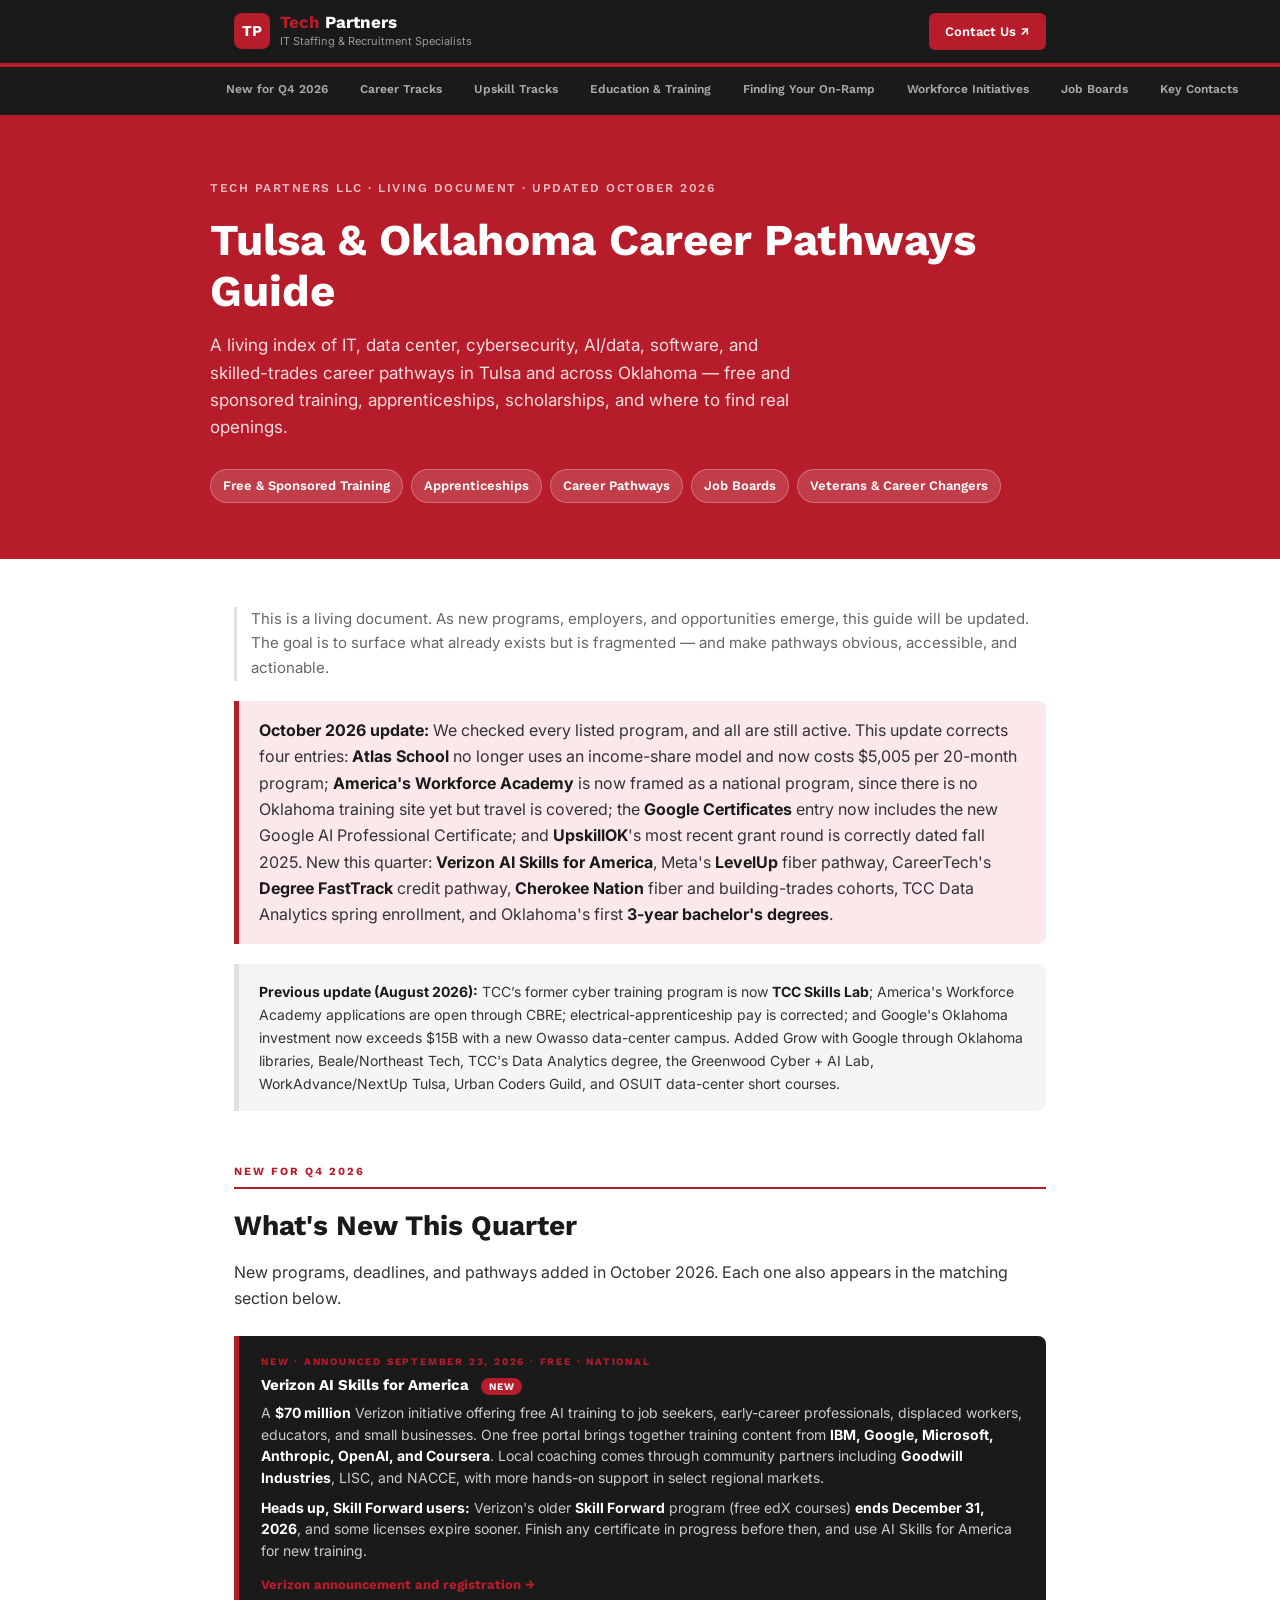
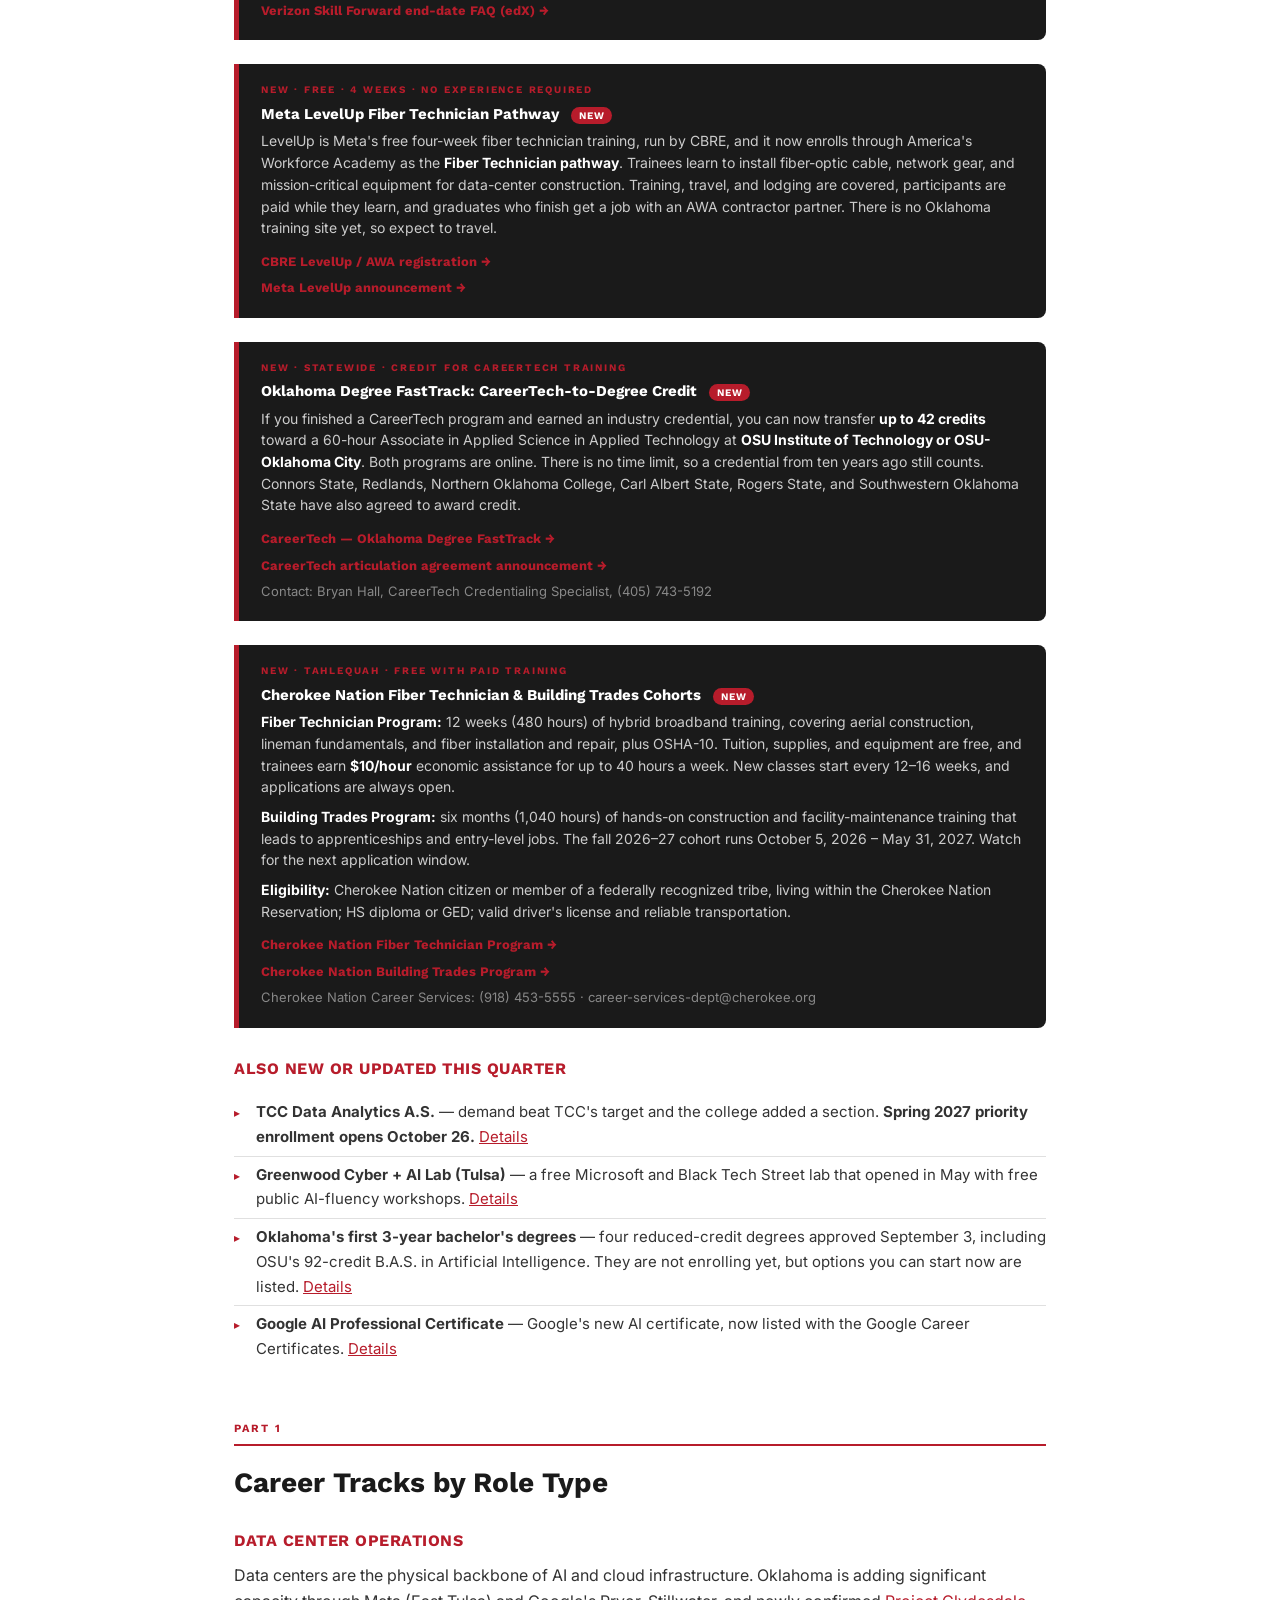
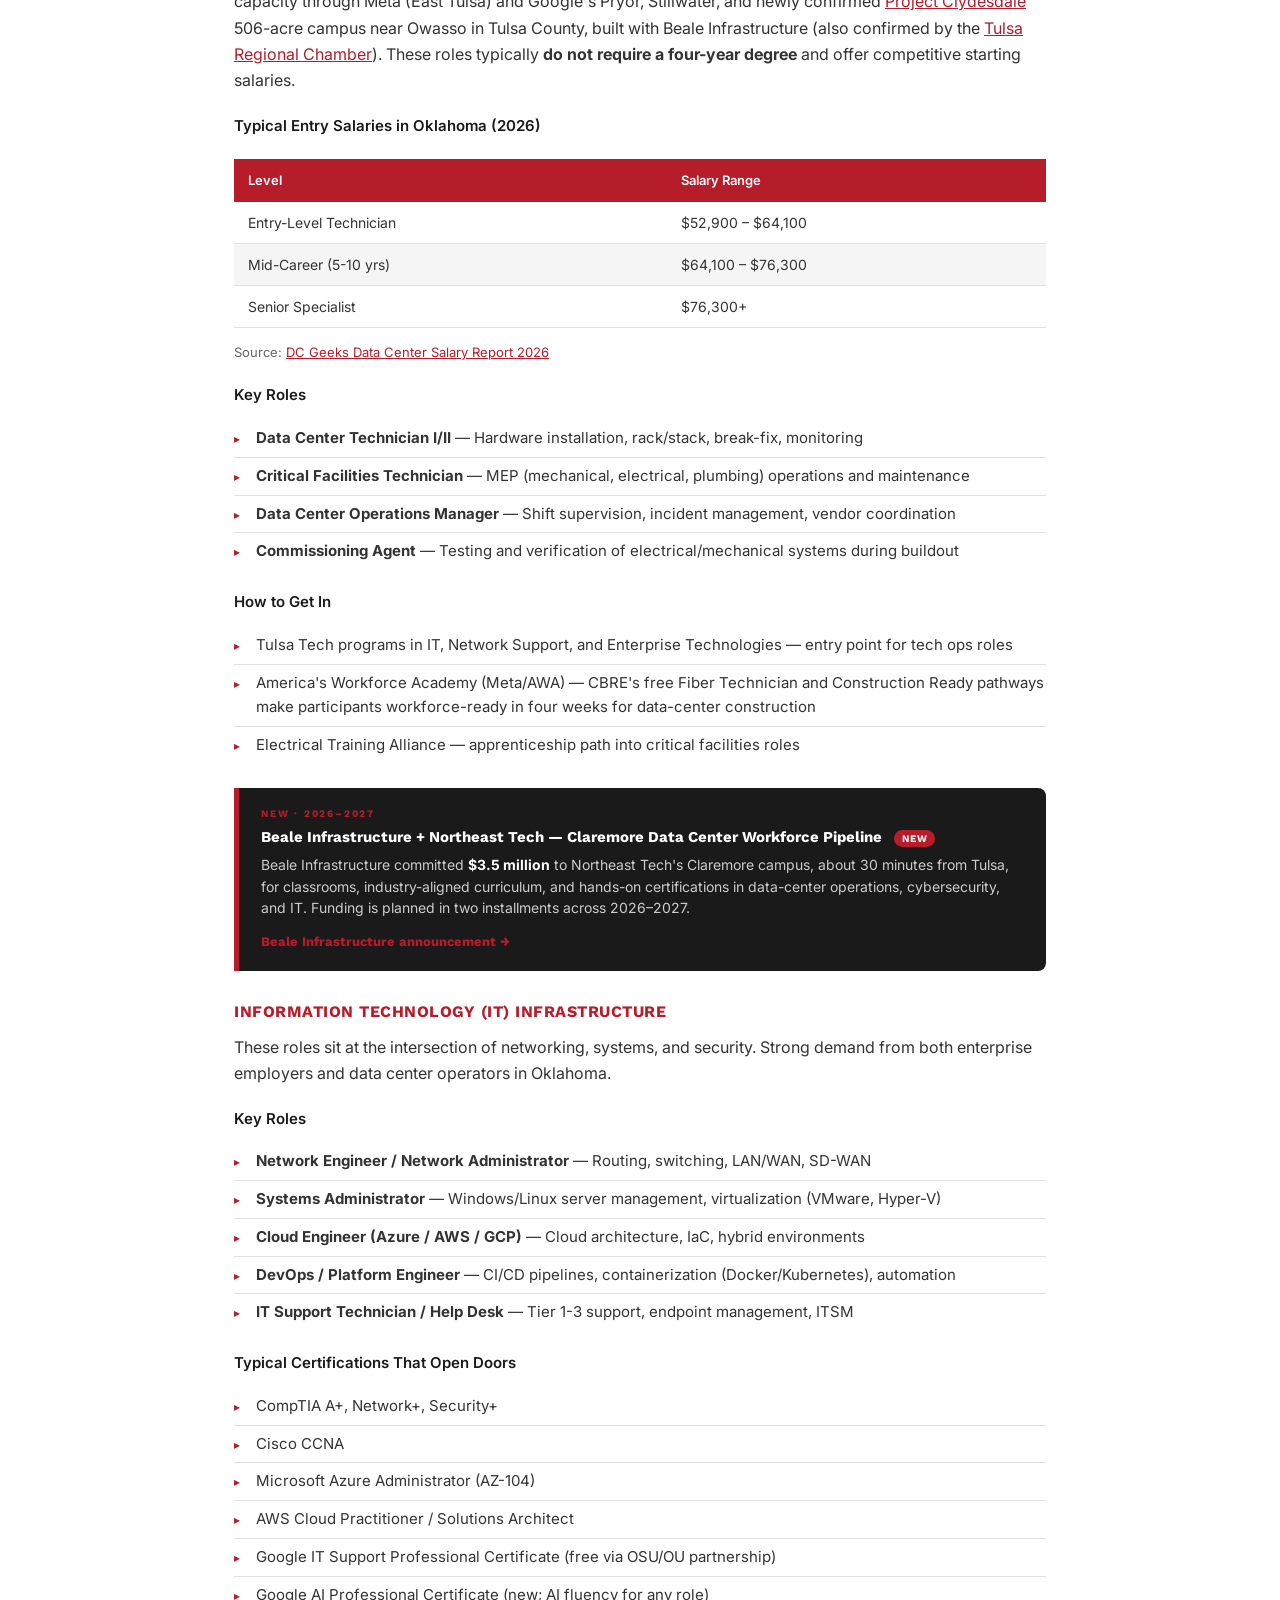
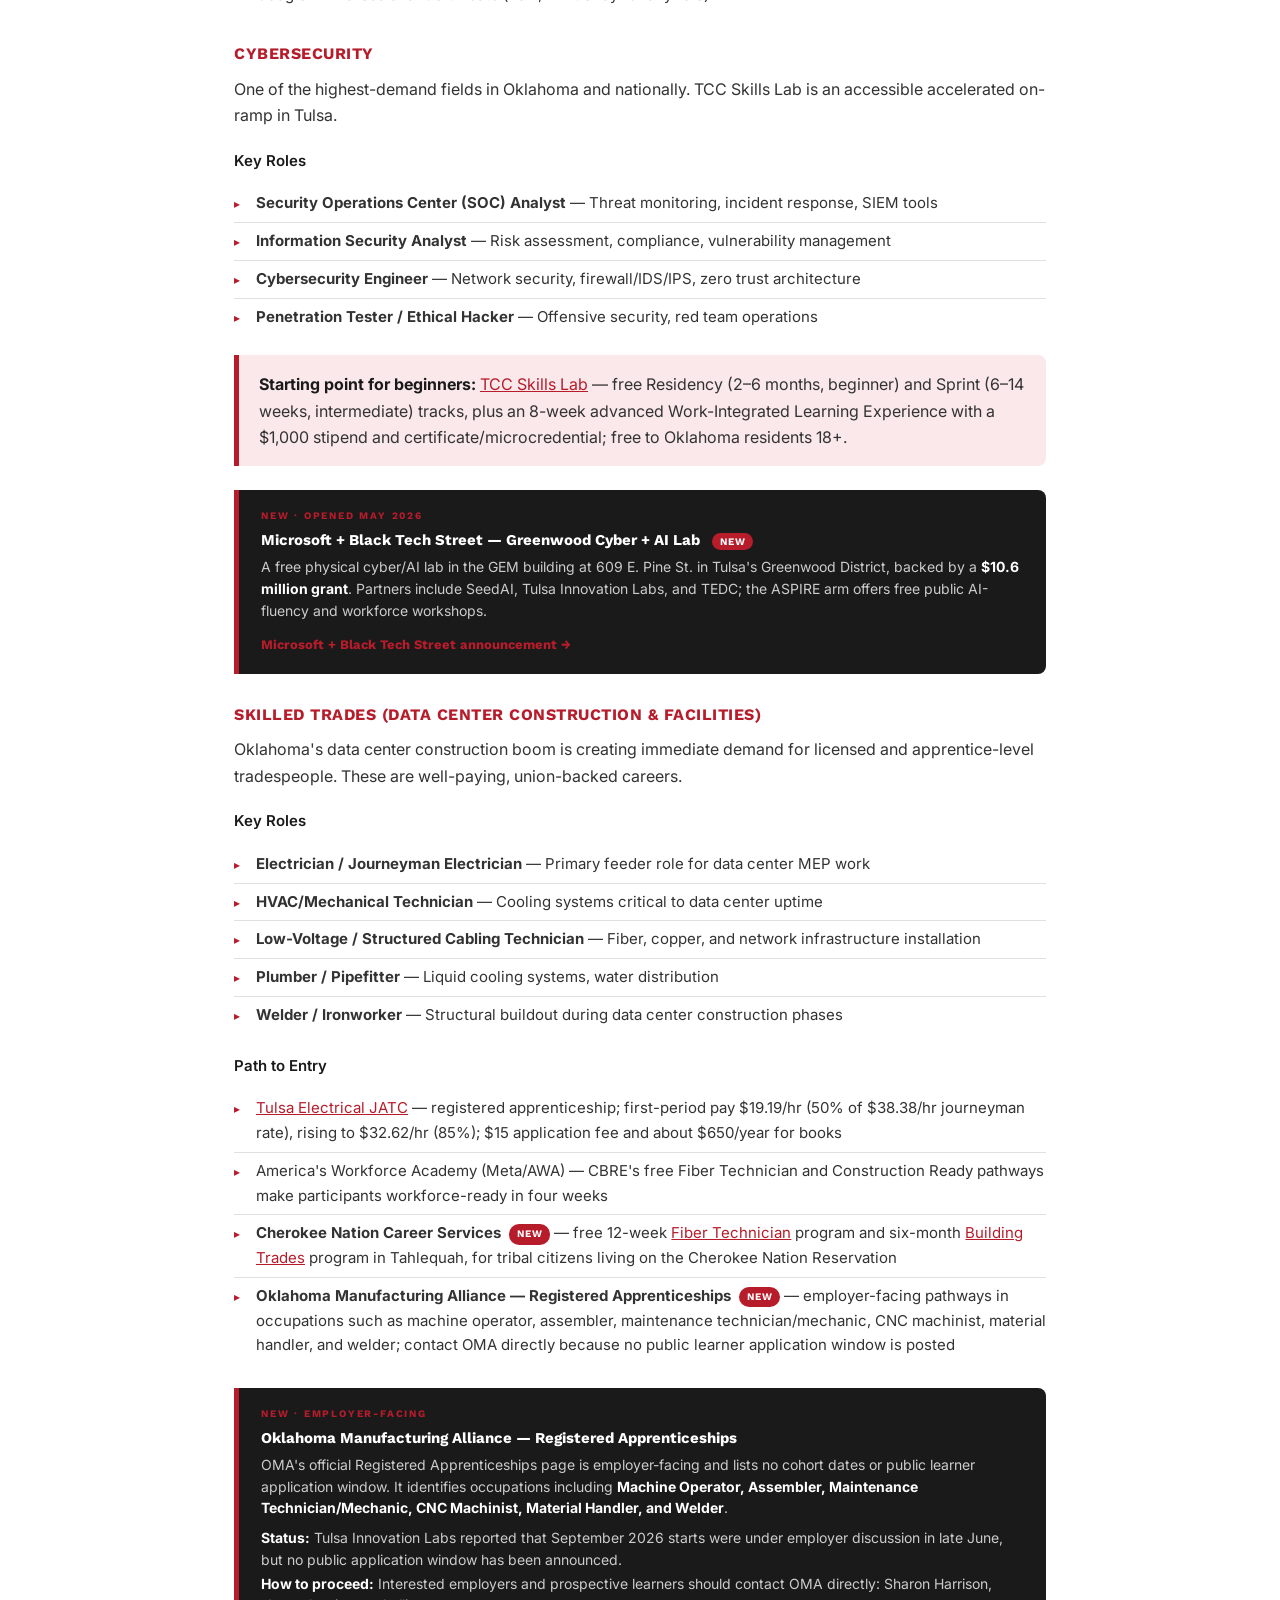
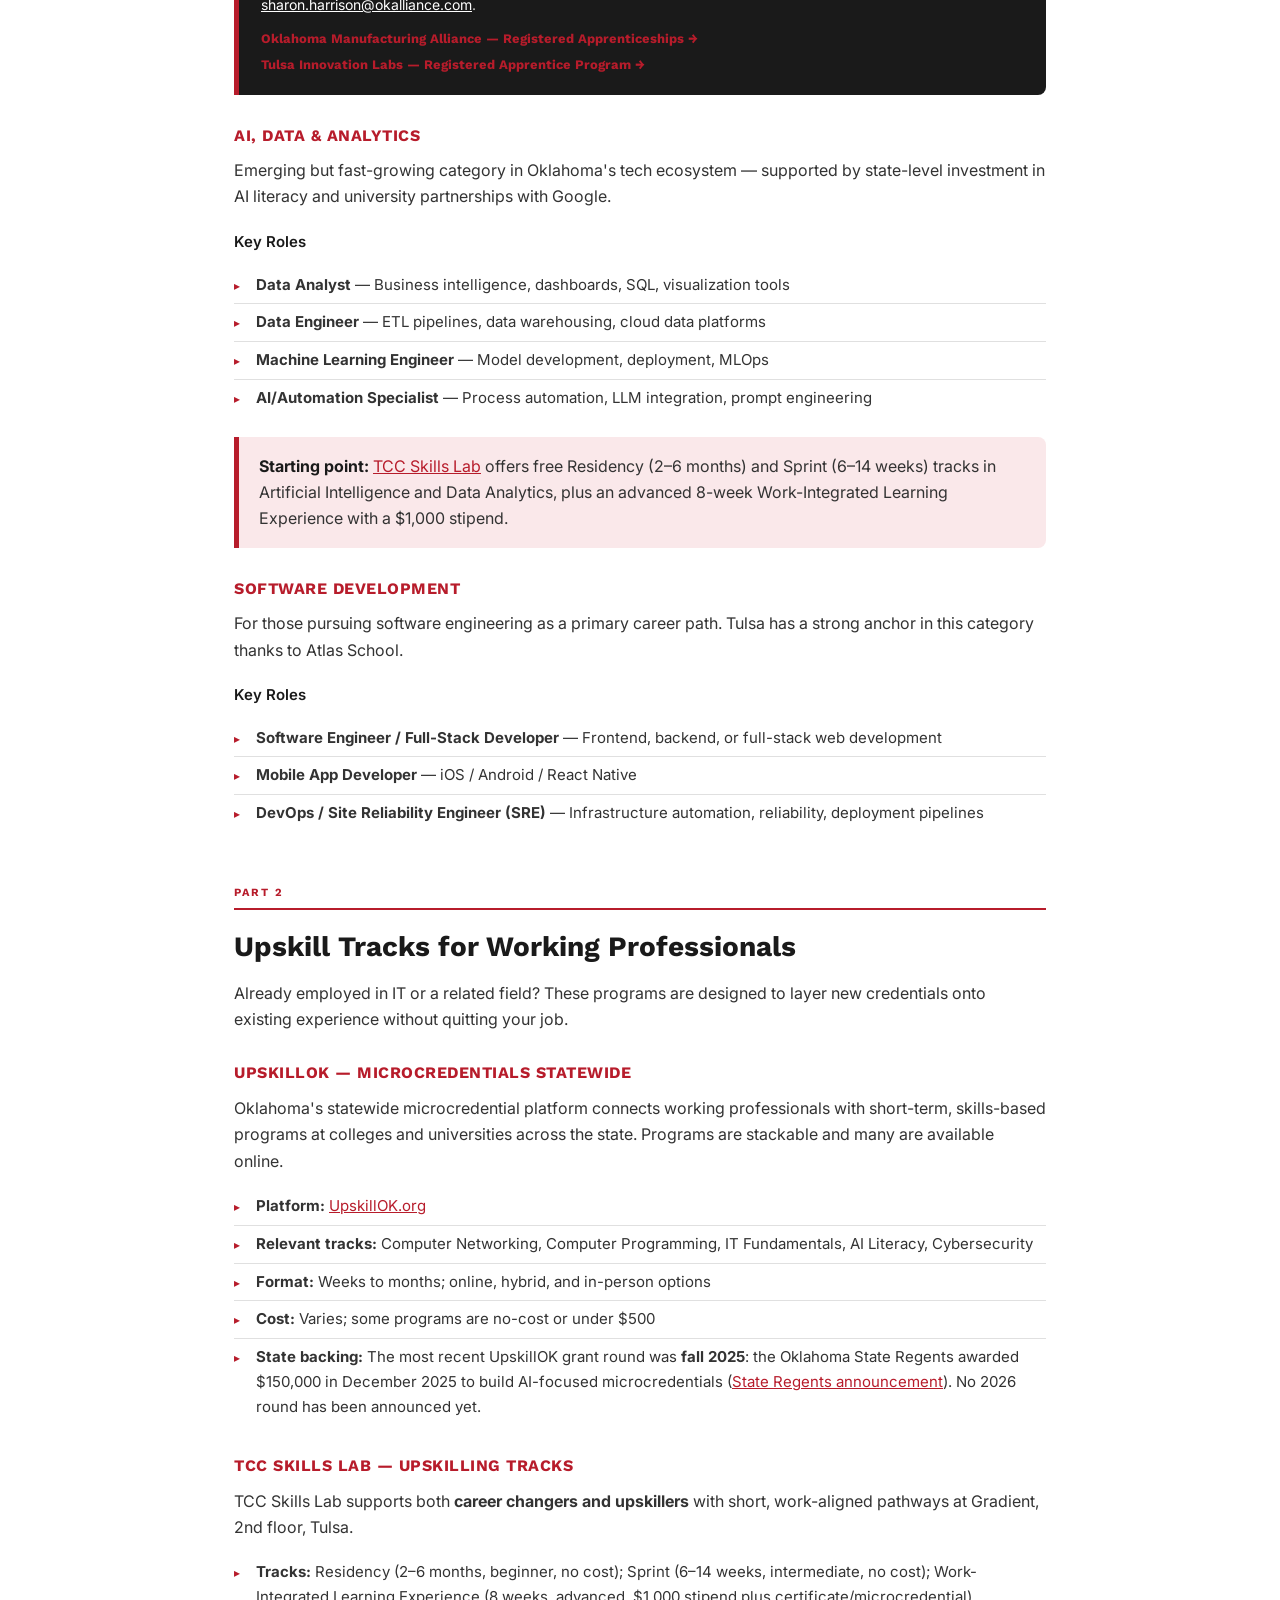
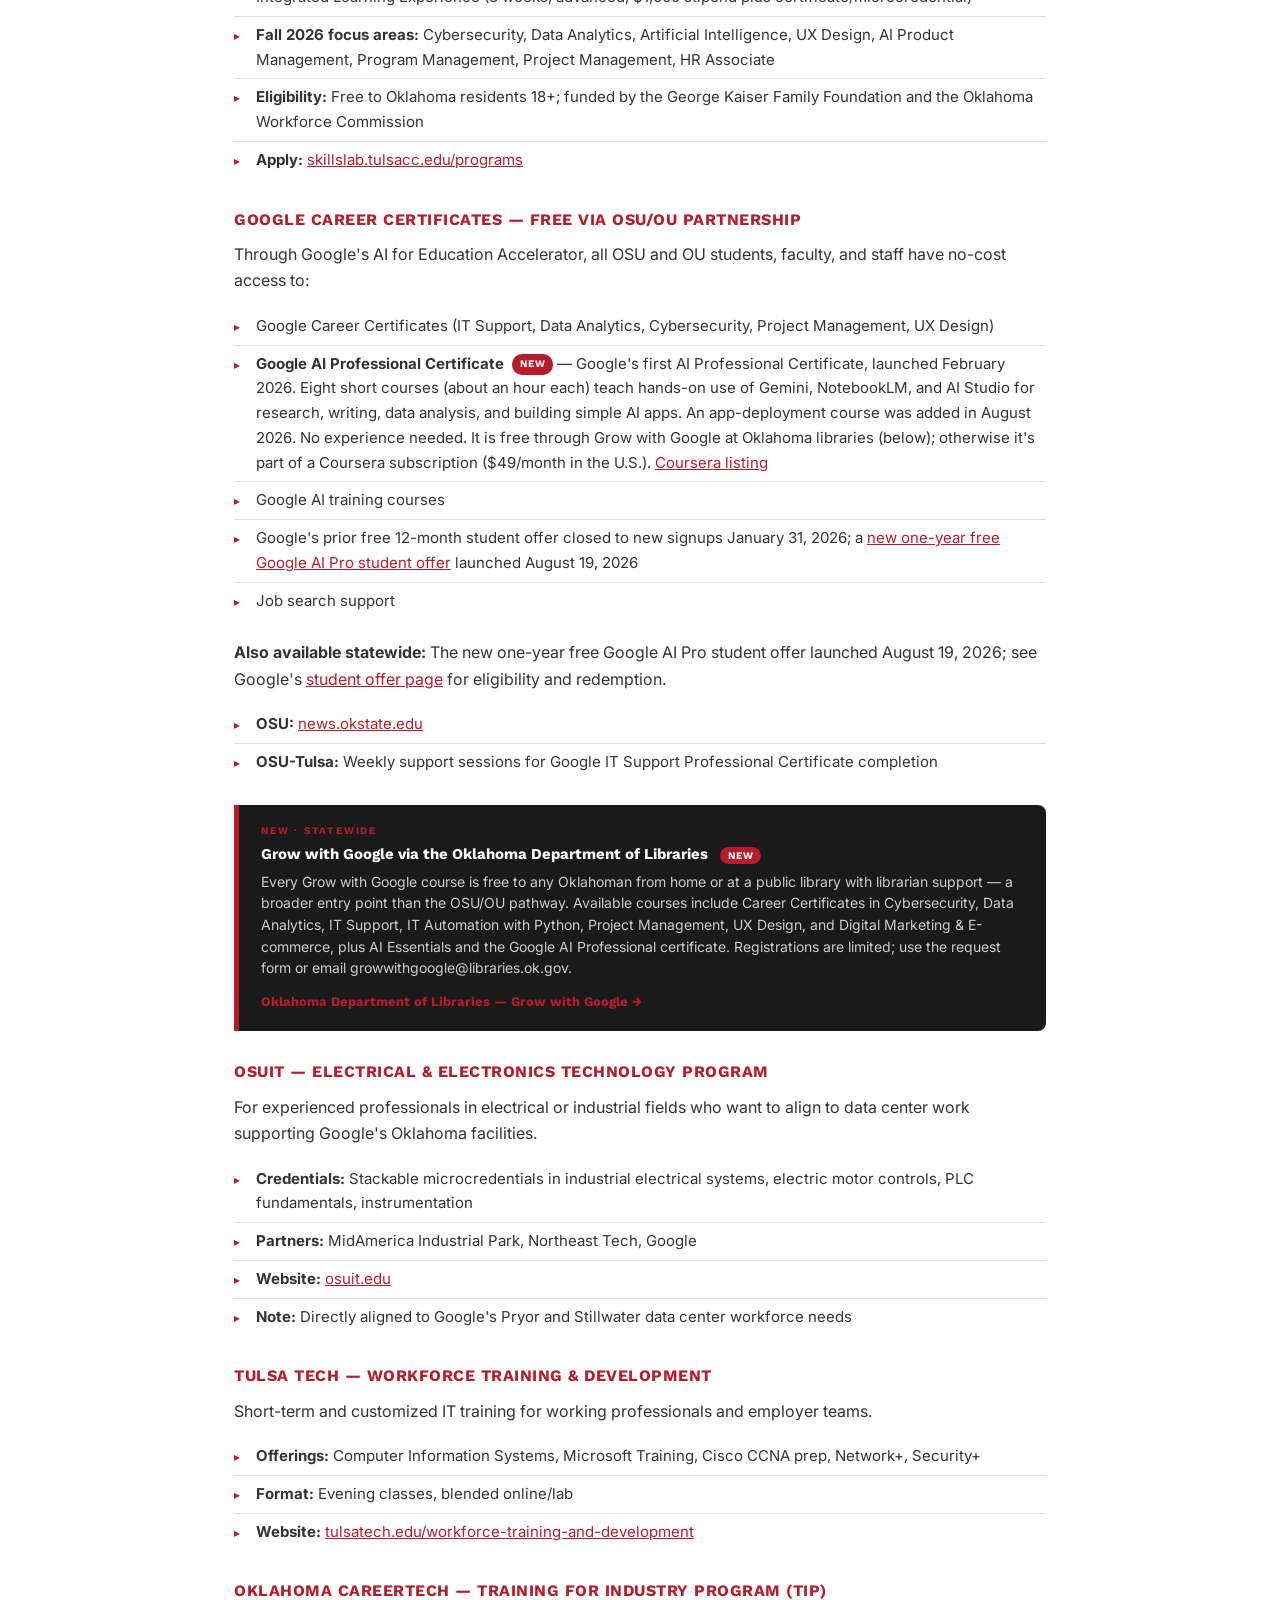
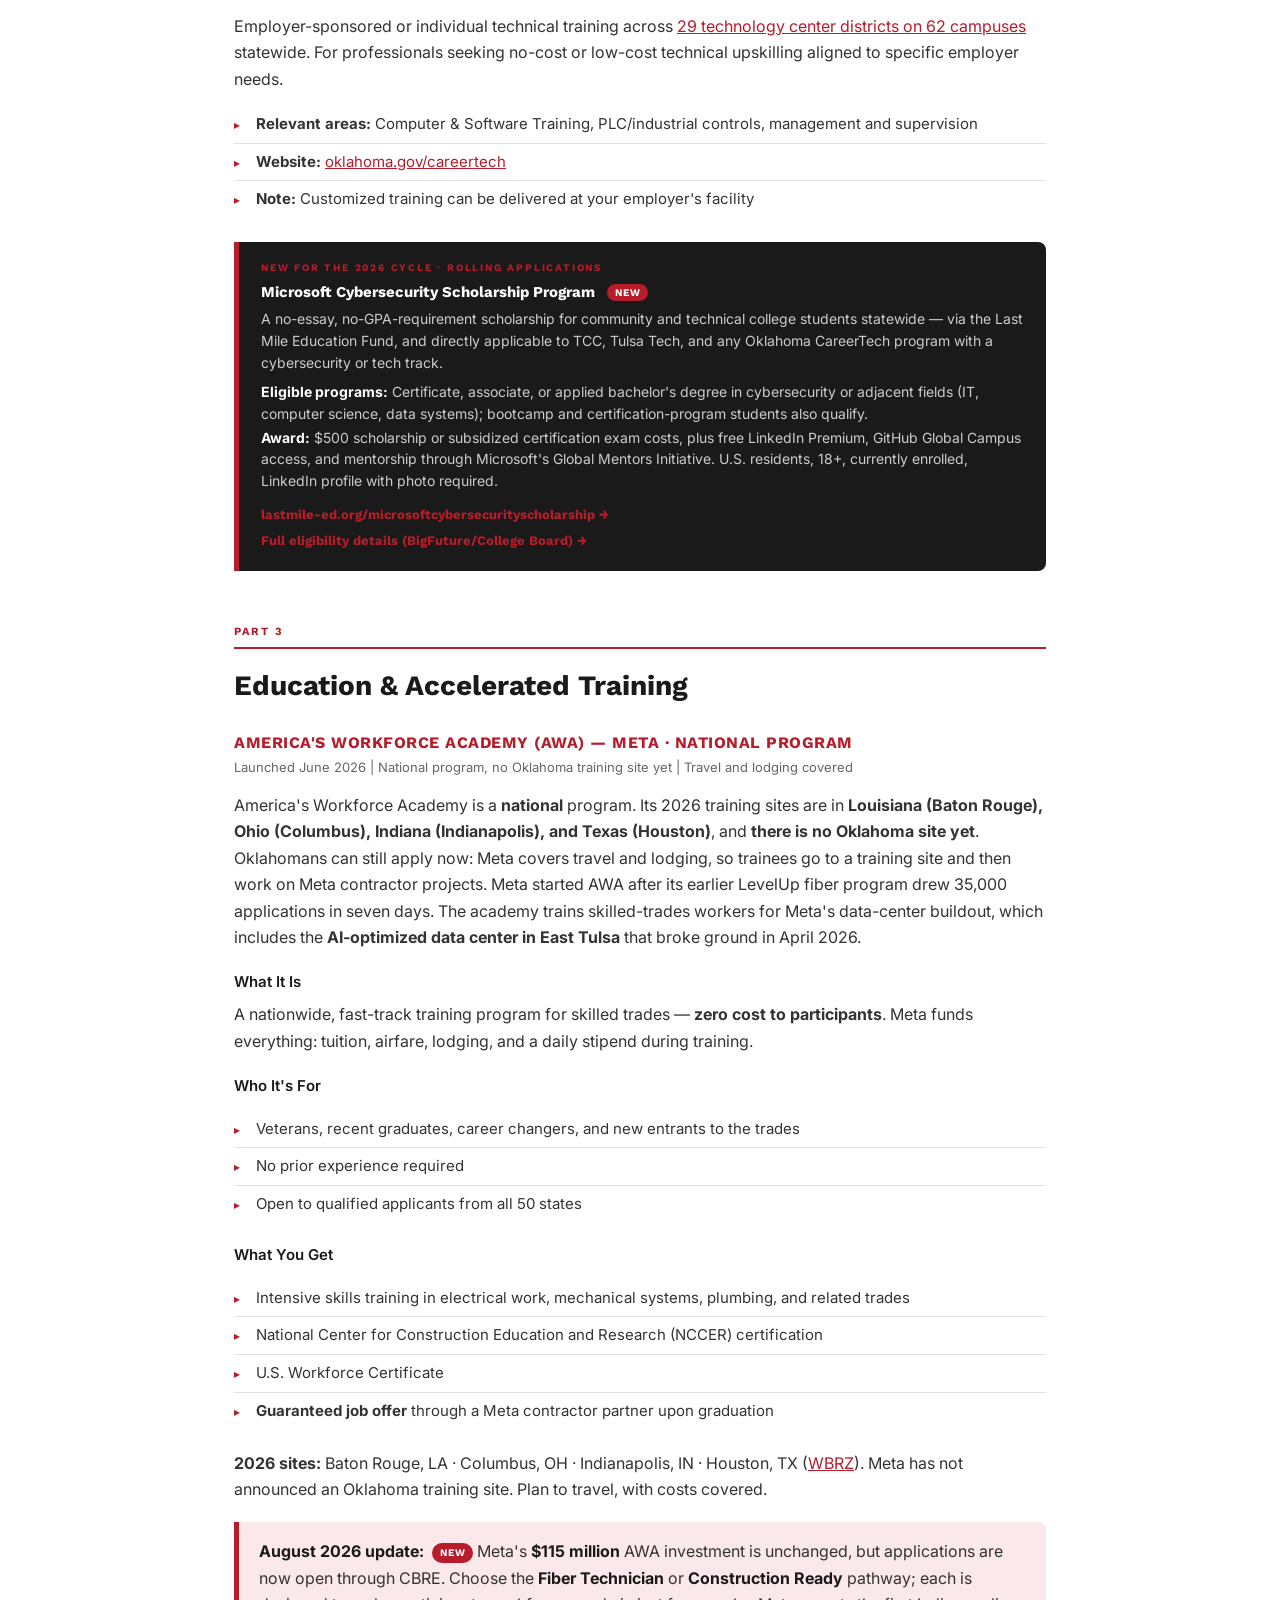
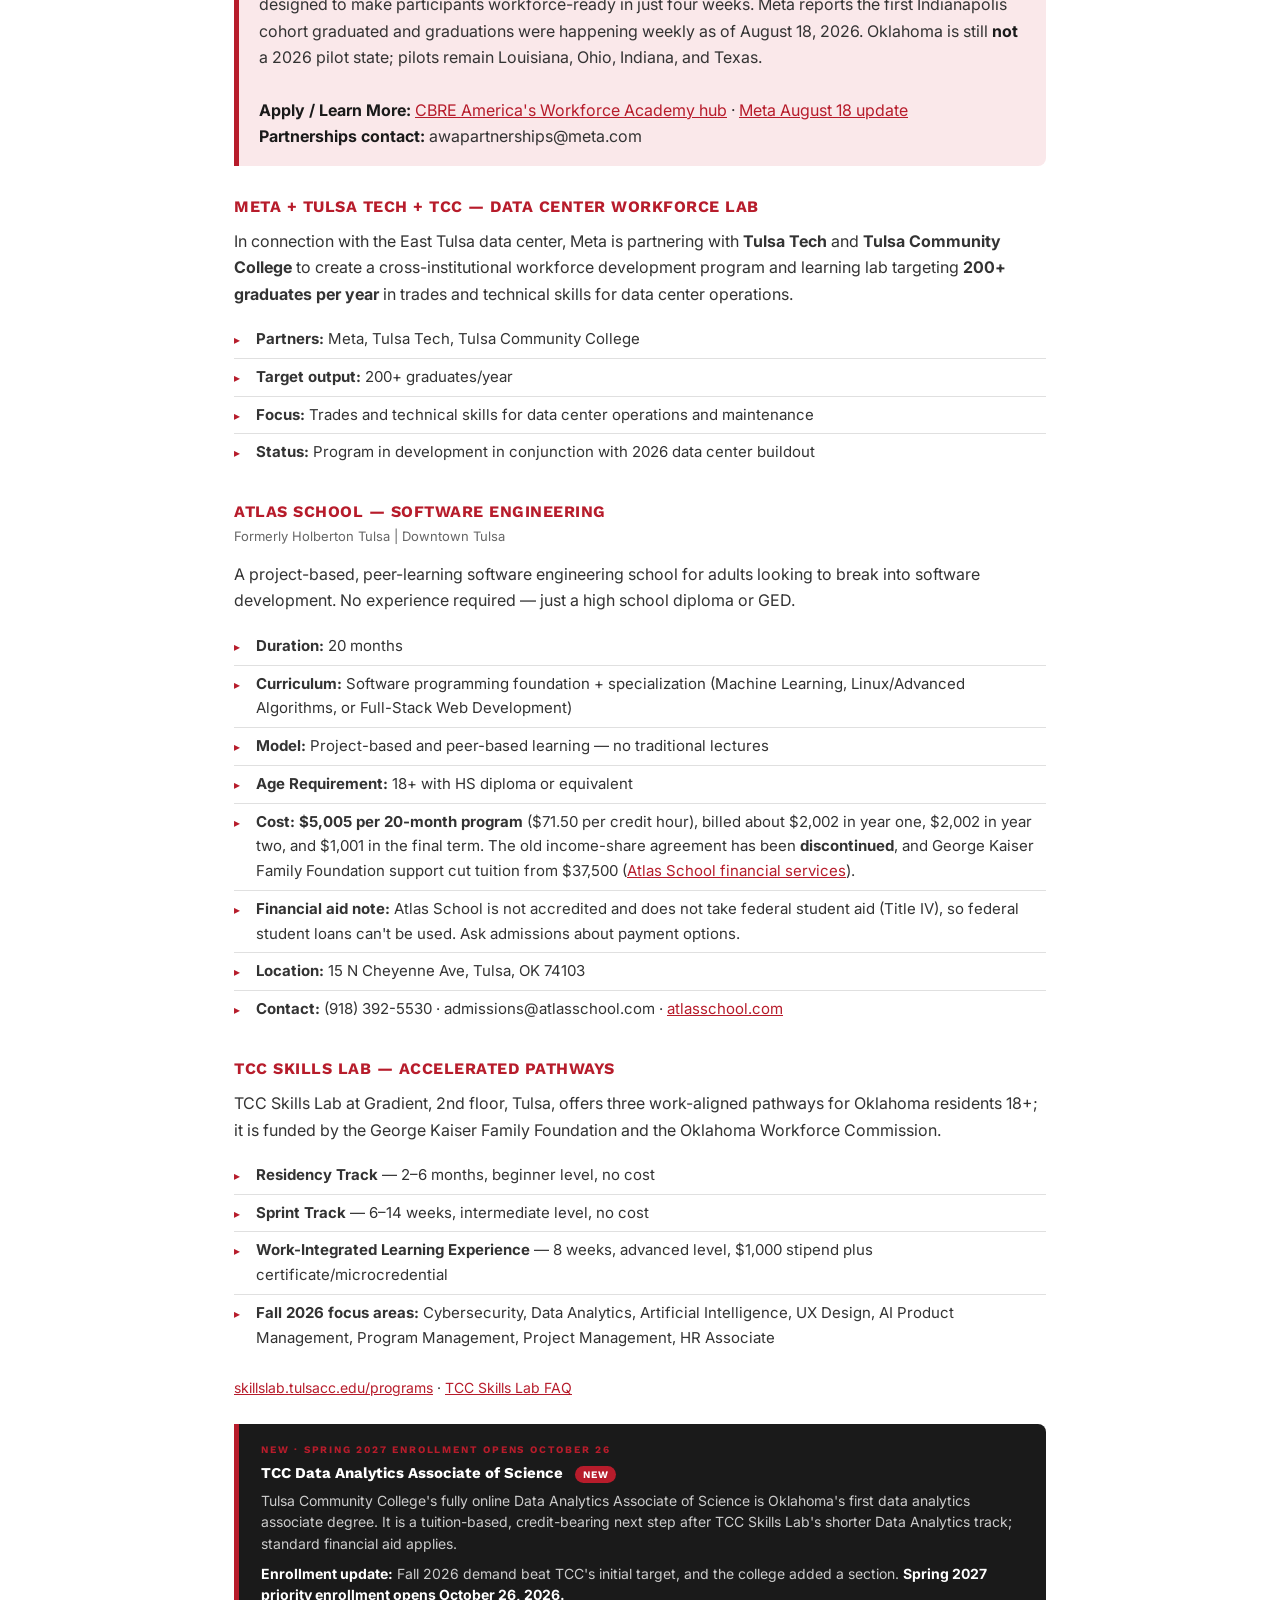
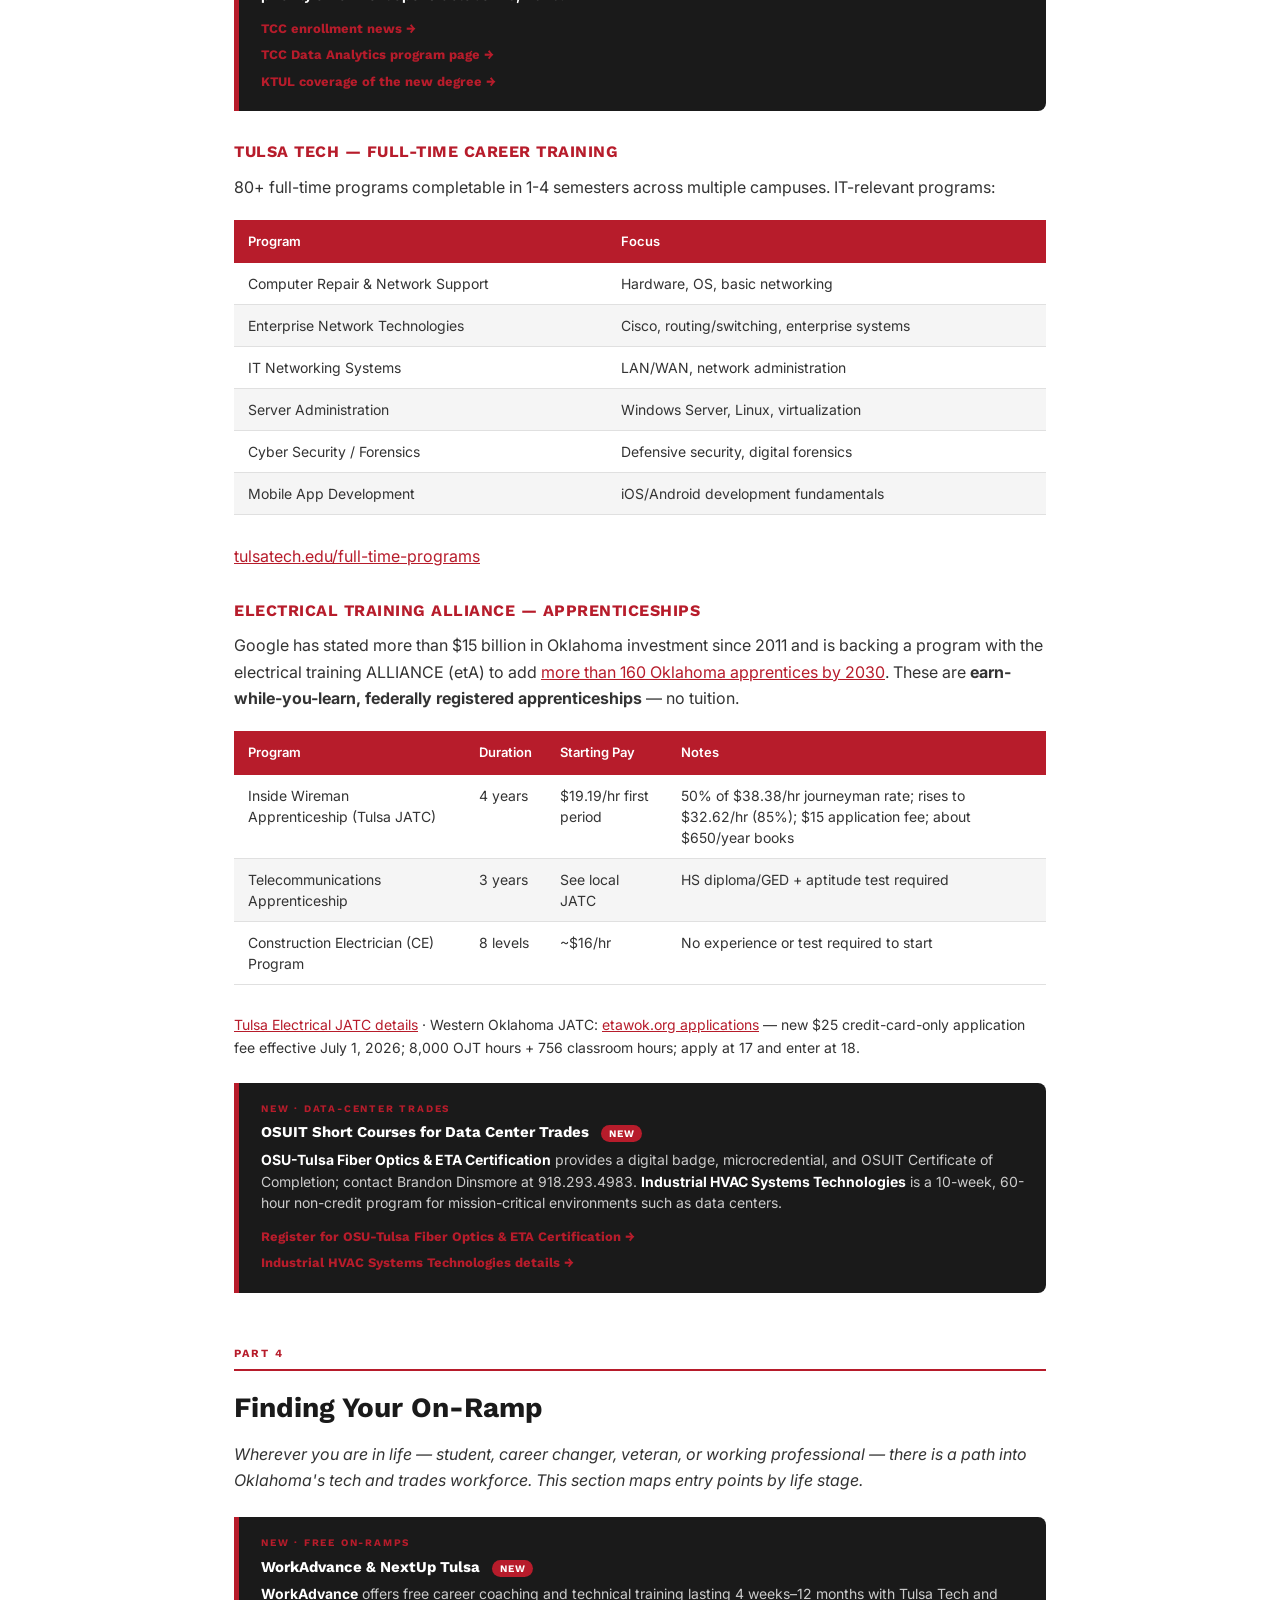
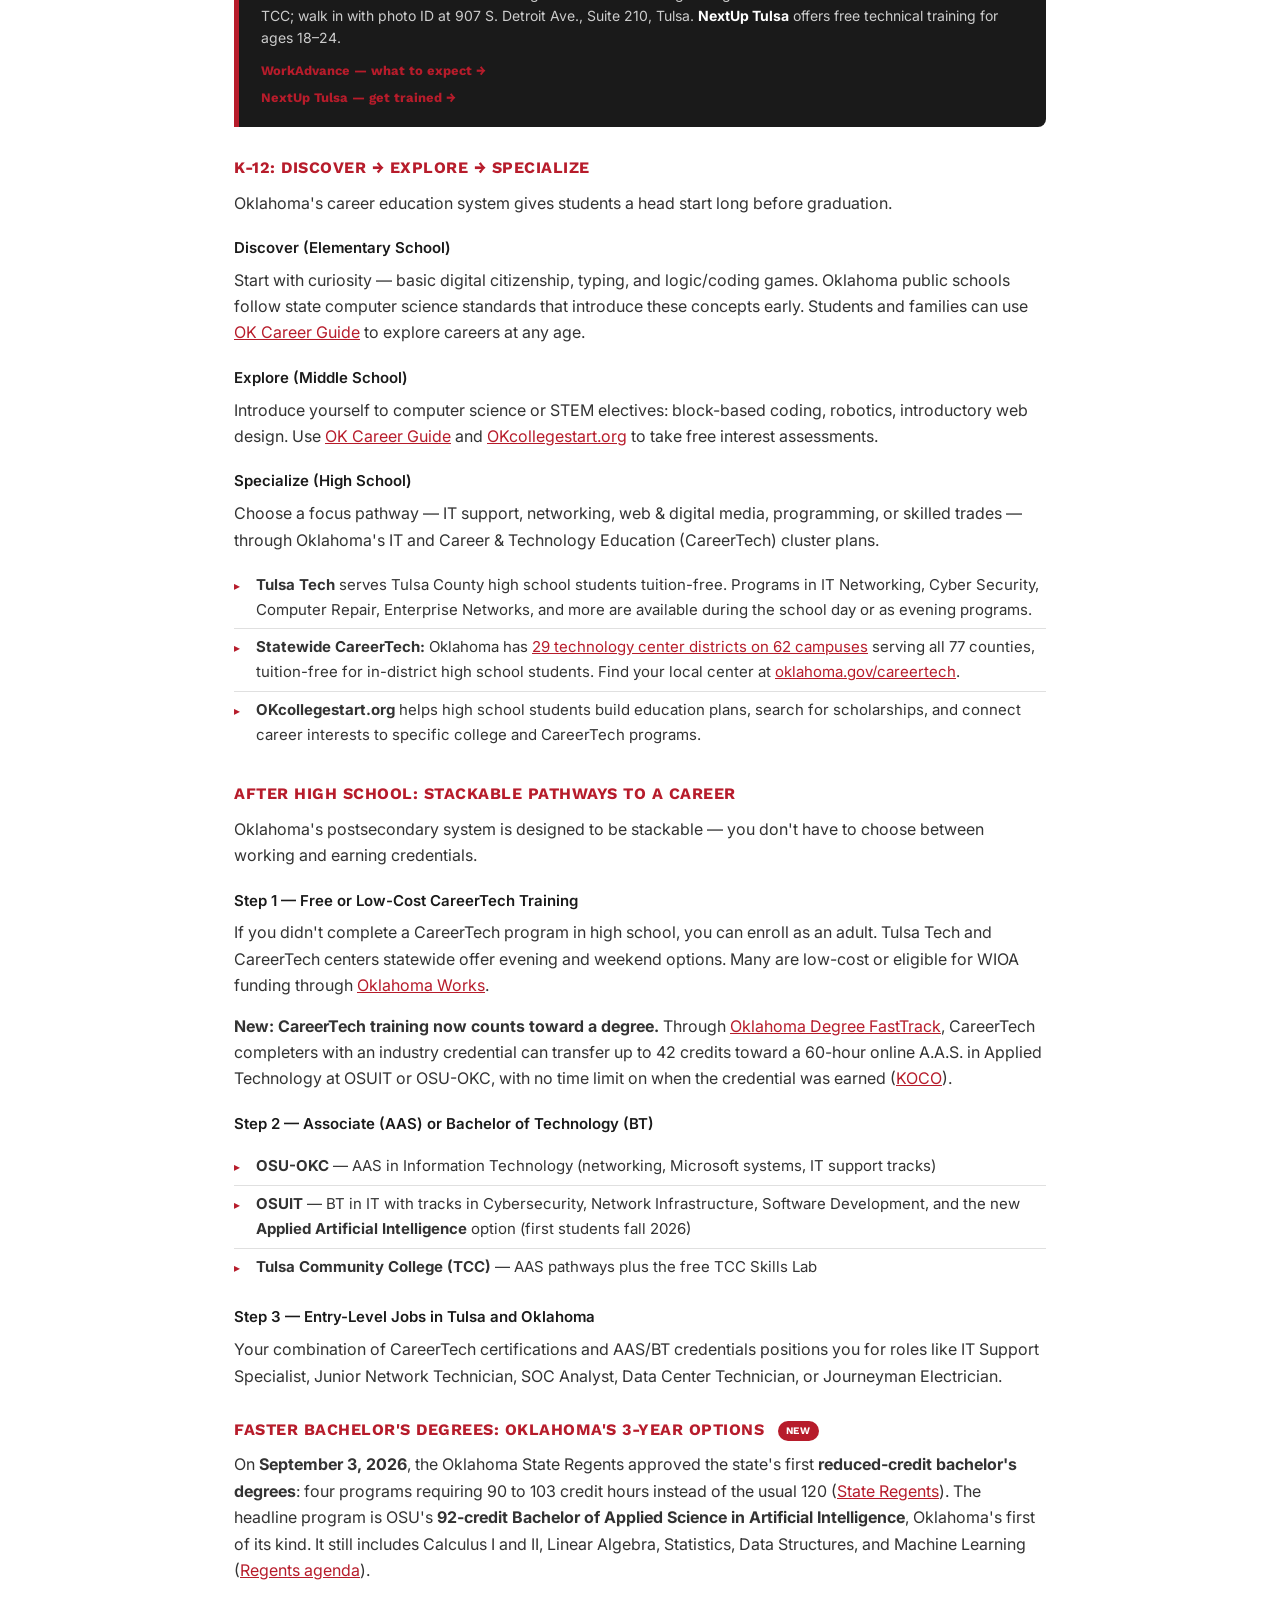
==== commit 4c85ba6b: "October 2026 update: Atlas $5,005 tuition, AWA national framing, Google AI Professional Certificate," ====
--- a/index.html
+++ b/index.html
@@ -459,6 +459,7 @@
 <!-- TOC NAV -->
 <nav class="toc-bar" aria-label="Guide sections">
   <div class="toc-inner">
+    <a href="#q4" class="toc-item">New for Q4 2026</a>
     <a href="#tracks" class="toc-item">Career Tracks</a>
     <a href="#upskill" class="toc-item">Upskill Tracks</a>
     <a href="#education" class="toc-item">Education &amp; Training</a>
@@ -472,7 +473,7 @@
 <!-- HERO -->
 <section class="hero">
   <div class="hero-inner">
-    <div class="hero-label">Tech Partners LLC · Living Document · Updated August 2026</div>
+    <div class="hero-label">Tech Partners LLC · Living Document · Updated October 2026</div>
     <h1>Tulsa &amp; Oklahoma Career Pathways Guide</h1>
     <p class="hero-sub">A living index of IT, data center, cybersecurity, AI/data, software, and skilled-trades career pathways in Tulsa and across Oklahoma — free and sponsored training, apprenticeships, scholarships, and where to find real openings.</p>
     <div class="hero-tags">
@@ -491,8 +492,63 @@
   <p style="font-size:15px;color:var(--muted);border-left:3px solid var(--border);padding-left:14px;margin-bottom:8px;">This is a living document. As new programs, employers, and opportunities emerge, this guide will be updated. The goal is to surface what already exists but is fragmented — and make pathways obvious, accessible, and actionable.</p>
 
   <div class="callout">
-    <strong>August 2026 update:</strong> TCC’s former cyber training program is now <strong>TCC Skills Lab</strong>; America's Workforce Academy applications are open through CBRE; electrical-apprenticeship pay is corrected; and Google's Oklahoma investment now exceeds $15B with a new Owasso data-center campus. Added Grow with Google through Oklahoma libraries, Beale/Northeast Tech, TCC's Data Analytics degree, the Greenwood Cyber + AI Lab, WorkAdvance/NextUp Tulsa, Urban Coders Guild, and OSUIT data-center short courses.
-  </div>
+    <strong>October 2026 update:</strong> We checked every listed program, and all are still active. This update corrects four entries: <strong>Atlas School</strong> no longer uses an income-share model and now costs $5,005 per 20-month program; <strong>America's Workforce Academy</strong> is now framed as a national program, since there is no Oklahoma training site yet but travel is covered; the <strong>Google Certificates</strong> entry now includes the new Google AI Professional Certificate; and <strong>UpskillOK</strong>'s most recent grant round is correctly dated fall 2025. New this quarter: <strong>Verizon AI Skills for America</strong>, Meta's <strong>LevelUp</strong> fiber pathway, CareerTech's <strong>Degree FastTrack</strong> credit pathway, <strong>Cherokee Nation</strong> fiber and building-trades cohorts, TCC Data Analytics spring enrollment, and Oklahoma's first <strong>3-year bachelor's degrees</strong>.
+  </div>
+
+  <div class="callout" style="background:var(--light);border-left-color:var(--border);font-size:14px;">
+    <strong>Previous update (August 2026):</strong> TCC’s former cyber training program is now <strong>TCC Skills Lab</strong>; America's Workforce Academy applications are open through CBRE; electrical-apprenticeship pay is corrected; and Google's Oklahoma investment now exceeds $15B with a new Owasso data-center campus. Added Grow with Google through Oklahoma libraries, Beale/Northeast Tech, TCC's Data Analytics degree, the Greenwood Cyber + AI Lab, WorkAdvance/NextUp Tulsa, Urban Coders Guild, and OSUIT data-center short courses.
+  </div>
+
+  <!-- ================= NEW FOR Q4 2026 ================= -->
+  <div id="q4" class="part-label">New for Q4 2026</div>
+  <hr class="section-rule" />
+  <h2 class="section-title">What's New This Quarter</h2>
+  <p>New programs, deadlines, and pathways added in October 2026. Each one also appears in the matching section below.</p>
+
+  <div class="tp-callout">
+    <div class="tpc-label">New · Announced September 23, 2026 · Free · National</div>
+    <div class="tpc-head">Verizon AI Skills for America <span class="new-badge">New</span></div>
+    <p class="tpc-body">A <strong style="color:white">$70 million</strong> Verizon initiative offering free AI training to job seekers, early-career professionals, displaced workers, educators, and small businesses. One free portal brings together training content from <strong style="color:white">IBM, Google, Microsoft, Anthropic, OpenAI, and Coursera</strong>. Local coaching comes through community partners including <strong style="color:white">Goodwill Industries</strong>, LISC, and NACCE, with more hands-on support in select regional markets.</p>
+    <p class="tpc-body"><strong style="color:white">Heads up, Skill Forward users:</strong> Verizon's older <strong style="color:white">Skill Forward</strong> program (free edX courses) <strong style="color:white">ends December 31, 2026</strong>, and some licenses expire sooner. Finish any certificate in progress before then, and use AI Skills for America for new training.</p>
+    <a href="https://www.verizon.com/about/news/verizon-ai-skills-for-america-investment" class="tpc-cta" target="_blank" rel="noopener">Verizon announcement and registration &rarr;</a><br>
+    <a href="https://enterprise-support.edx.org/s/article/Verizon-FAQ" class="tpc-cta" target="_blank" rel="noopener">Verizon Skill Forward end-date FAQ (edX) &rarr;</a>
+  </div>
+
+  <div class="tp-callout">
+    <div class="tpc-label">New · Free · 4 weeks · No experience required</div>
+    <div class="tpc-head">Meta LevelUp Fiber Technician Pathway <span class="new-badge">New</span></div>
+    <p class="tpc-body">LevelUp is Meta's free four-week fiber technician training, run by CBRE, and it now enrolls through America's Workforce Academy as the <strong style="color:white">Fiber Technician pathway</strong>. Trainees learn to install fiber-optic cable, network gear, and mission-critical equipment for data-center construction. Training, travel, and lodging are covered, participants are paid while they learn, and graduates who finish get a job with an AWA contractor partner. There is no Oklahoma training site yet, so expect to travel.</p>
+    <a href="https://www.cbre.com/careers/campaigns/levelup-fiber-technician-pathway" class="tpc-cta" target="_blank" rel="noopener">CBRE LevelUp / AWA registration &rarr;</a><br>
+    <a href="https://about.fb.com/news/2026/04/meta-cbre-invest-in-american-jobs-new-fiber-technician-training-program/" class="tpc-cta" target="_blank" rel="noopener">Meta LevelUp announcement &rarr;</a>
+  </div>
+
+  <div class="tp-callout">
+    <div class="tpc-label">New · Statewide · Credit for CareerTech training</div>
+    <div class="tpc-head">Oklahoma Degree FastTrack: CareerTech-to-Degree Credit <span class="new-badge">New</span></div>
+    <p class="tpc-body">If you finished a CareerTech program and earned an industry credential, you can now transfer <strong style="color:white">up to 42 credits</strong> toward a 60-hour Associate in Applied Science in Applied Technology at <strong style="color:white">OSU Institute of Technology or OSU-Oklahoma City</strong>. Both programs are online. There is no time limit, so a credential from ten years ago still counts. Connors State, Redlands, Northern Oklahoma College, Carl Albert State, Rogers State, and Southwestern Oklahoma State have also agreed to award credit.</p>
+    <a href="https://oklahoma.gov/careertech/students/college-credit.html" class="tpc-cta" target="_blank" rel="noopener">CareerTech — Oklahoma Degree FastTrack &rarr;</a><br>
+    <a href="https://oklahoma.gov/careertech/media-center/press-releases/2026/careertech-signs-articulation-agreement-with-universities.html" class="tpc-cta" target="_blank" rel="noopener">CareerTech articulation agreement announcement &rarr;</a><br>
+    <span style="color:#888;font-size:13px">Contact: Bryan Hall, CareerTech Credentialing Specialist, (405) 743-5192</span>
+  </div>
+
+  <div class="tp-callout">
+    <div class="tpc-label">New · Tahlequah · Free with paid training</div>
+    <div class="tpc-head">Cherokee Nation Fiber Technician &amp; Building Trades Cohorts <span class="new-badge">New</span></div>
+    <p class="tpc-body"><strong style="color:white">Fiber Technician Program:</strong> 12 weeks (480 hours) of hybrid broadband training, covering aerial construction, lineman fundamentals, and fiber installation and repair, plus OSHA-10. Tuition, supplies, and equipment are free, and trainees earn <strong style="color:white">$10/hour</strong> economic assistance for up to 40 hours a week. New classes start every 12–16 weeks, and applications are always open.</p>
+    <p class="tpc-body"><strong style="color:white">Building Trades Program:</strong> six months (1,040 hours) of hands-on construction and facility-maintenance training that leads to apprenticeships and entry-level jobs. The fall 2026–27 cohort runs October 5, 2026 – May 31, 2027. Watch for the next application window.</p>
+    <p class="tpc-body"><strong style="color:white">Eligibility:</strong> Cherokee Nation citizen or member of a federally recognized tribe, living within the Cherokee Nation Reservation; HS diploma or GED; valid driver's license and reliable transportation.</p>
+    <a href="https://www.cherokee.gov/departments/career-services/career-readiness-act-vocational-training-programs/fiber-technician-program/" class="tpc-cta" target="_blank" rel="noopener">Cherokee Nation Fiber Technician Program &rarr;</a><br>
+    <a href="https://www.cherokee.gov/departments/career-services/career-readiness-act-vocational-training-programs/building-trades-program/" class="tpc-cta" target="_blank" rel="noopener">Cherokee Nation Building Trades Program &rarr;</a><br>
+    <span style="color:#888;font-size:13px">Cherokee Nation Career Services: (918) 453-5555 · career-services-dept@cherokee.org</span>
+  </div>
+
+  <h3 class="sub-title">Also New or Updated This Quarter</h3>
+  <ul class="guide-list">
+    <li><strong>TCC Data Analytics A.S.</strong> — demand beat TCC's target and the college added a section. <strong>Spring 2027 priority enrollment opens October 26.</strong> <a href="#tcc-data-analytics">Details</a></li>
+    <li><strong>Greenwood Cyber + AI Lab (Tulsa)</strong> — a free Microsoft and Black Tech Street lab that opened in May with free public AI-fluency workshops. <a href="#greenwood-lab">Details</a></li>
+    <li><strong>Oklahoma's first 3-year bachelor's degrees</strong> — four reduced-credit degrees approved September 3, including OSU's 92-credit B.A.S. in Artificial Intelligence. They are not enrolling yet, but options you can start now are listed. <a href="#three-year">Details</a></li>
+    <li><strong>Google AI Professional Certificate</strong> — Google's new AI certificate, now listed with the Google Career Certificates. <a href="#google-certs">Details</a></li>
+  </ul>
 
   <!-- ================= CAREER TRACKS ================= -->
   <div id="tracks" class="part-label">Part 1</div>
@@ -554,6 +610,7 @@
     <li>Microsoft Azure Administrator (AZ-104)</li>
     <li>AWS Cloud Practitioner / Solutions Architect</li>
     <li>Google IT Support Professional Certificate (free via OSU/OU partnership)</li>
+    <li>Google AI Professional Certificate (new; AI fluency for any role)</li>
   </ul>
 
   <h3 class="sub-title">Cybersecurity</h3>
@@ -569,7 +626,7 @@
     <strong>Starting point for beginners:</strong> <a href="https://skillslab.tulsacc.edu/programs" target="_blank" rel="noopener">TCC Skills Lab</a> — free Residency (2–6 months, beginner) and Sprint (6–14 weeks, intermediate) tracks, plus an 8-week advanced Work-Integrated Learning Experience with a $1,000 stipend and certificate/microcredential; free to Oklahoma residents 18+.
   </div>
 
-  <div class="tp-callout">
+  <div class="tp-callout" id="greenwood-lab">
     <div class="tpc-label">New · Opened May 2026</div>
     <div class="tpc-head">Microsoft + Black Tech Street — Greenwood Cyber + AI Lab <span class="new-badge">New</span></div>
     <p class="tpc-body">A free physical cyber/AI lab in the GEM building at 609 E. Pine St. in Tulsa's Greenwood District, backed by a <strong style="color:white">$10.6 million grant</strong>. Partners include SeedAI, Tulsa Innovation Labs, and TEDC; the ASPIRE arm offers free public AI-fluency and workforce workshops.</p>
@@ -590,6 +647,7 @@
   <ul class="guide-list">
     <li><a href="https://www.tulsajatc.org/applications.html" target="_blank" rel="noopener">Tulsa Electrical JATC</a> — registered apprenticeship; first-period pay $19.19/hr (50% of $38.38/hr journeyman rate), rising to $32.62/hr (85%); $15 application fee and about $650/year for books</li>
     <li>America's Workforce Academy (Meta/AWA) — CBRE's free Fiber Technician and Construction Ready pathways make participants workforce-ready in four weeks</li>
+    <li><strong>Cherokee Nation Career Services</strong><span class="new-badge">New</span> — free 12-week <a href="https://www.cherokee.gov/departments/career-services/career-readiness-act-vocational-training-programs/fiber-technician-program/" target="_blank" rel="noopener">Fiber Technician</a> program and six-month <a href="https://www.cherokee.gov/departments/career-services/career-readiness-act-vocational-training-programs/building-trades-program/" target="_blank" rel="noopener">Building Trades</a> program in Tahlequah, for tribal citizens living on the Cherokee Nation Reservation</li>
     <li><strong>Oklahoma Manufacturing Alliance — Registered Apprenticeships</strong><span class="new-badge">New</span> — employer-facing pathways in occupations such as machine operator, assembler, maintenance technician/mechanic, CNC machinist, material handler, and welder; contact OMA directly because no public learner application window is posted</li>
   </ul>
 
@@ -638,7 +696,7 @@
     <li><strong>Relevant tracks:</strong> Computer Networking, Computer Programming, IT Fundamentals, AI Literacy, Cybersecurity</li>
     <li><strong>Format:</strong> Weeks to months; online, hybrid, and in-person options</li>
     <li><strong>Cost:</strong> Varies; some programs are no-cost or under $500</li>
-    <li><strong>State backing:</strong> Oklahoma State Regents awarded $150,000 in 2025 grants to accelerate AI-focused microcredential development</li>
+    <li><strong>State backing:</strong> The most recent UpskillOK grant round was <strong>fall 2025</strong>: the Oklahoma State Regents awarded $150,000 in December 2025 to build AI-focused microcredentials (<a href="https://okhighered.org/2025/12/oklahoma-state-regents-award-upskillok-grants-to-advance-ai-literacy-and-workforce-development/" target="_blank" rel="noopener">State Regents announcement</a>). No 2026 round has been announced yet.</li>
   </ul>
 
   <h3 class="sub-title">TCC Skills Lab — Upskilling Tracks</h3>
@@ -650,10 +708,11 @@
     <li><strong>Apply:</strong> <a href="https://skillslab.tulsacc.edu/programs" target="_blank" rel="noopener">skillslab.tulsacc.edu/programs</a></li>
   </ul>
 
-  <h3 class="sub-title">Google Career Certificates — Free via OSU/OU Partnership</h3>
+  <h3 class="sub-title" id="google-certs">Google Career Certificates — Free via OSU/OU Partnership</h3>
   <p>Through Google's AI for Education Accelerator, all OSU and OU students, faculty, and staff have no-cost access to:</p>
   <ul class="guide-list">
     <li>Google Career Certificates (IT Support, Data Analytics, Cybersecurity, Project Management, UX Design)</li>
+    <li><strong>Google AI Professional Certificate</strong><span class="new-badge">New</span> — Google's first AI Professional Certificate, launched February 2026. Eight short courses (about an hour each) teach hands-on use of Gemini, NotebookLM, and AI Studio for research, writing, data analysis, and building simple AI apps. An app-deployment course was added in August 2026. No experience needed. It is free through Grow with Google at Oklahoma libraries (below); otherwise it's part of a Coursera subscription ($49/month in the U.S.). <a href="https://www.coursera.org/professional-certificates/google-ai" target="_blank" rel="noopener">Coursera listing</a></li>
     <li>Google AI training courses</li>
     <li>Google's prior free 12-month student offer closed to new signups January 31, 2026; a <a href="https://blog.google/innovation-and-ai/products/gemini-app/student-offer-google-ai/" target="_blank" rel="noopener">new one-year free Google AI Pro student offer</a> launched August 19, 2026</li>
     <li>Job search support</li>
@@ -711,9 +770,9 @@
   <hr class="section-rule" />
   <h2 class="section-title">Education &amp; Accelerated Training</h2>
 
-  <h3 class="sub-title">America's Workforce Academy (AWA) — Meta</h3>
-  <p style="font-size:13px;color:var(--muted);margin-top:-8px;">Launched June 2026 | National program with local relevance in Tulsa</p>
-  <p>Meta launched the America's Workforce Academy in response to massive demand (35,000 applications in 7 days) for skilled trades workers to build its data center infrastructure — including the new <strong>AI-optimized data center in East Tulsa</strong> that broke ground in April 2026.</p>
+  <h3 class="sub-title">America's Workforce Academy (AWA) — Meta · National Program</h3>
+  <p style="font-size:13px;color:var(--muted);margin-top:-8px;">Launched June 2026 | National program, no Oklahoma training site yet | Travel and lodging covered</p>
+  <p>America's Workforce Academy is a <strong>national</strong> program. Its 2026 training sites are in <strong>Louisiana (Baton Rouge), Ohio (Columbus), Indiana (Indianapolis), and Texas (Houston)</strong>, and <strong>there is no Oklahoma site yet</strong>. Oklahomans can still apply now: Meta covers travel and lodging, so trainees go to a training site and then work on Meta contractor projects. Meta started AWA after its earlier LevelUp fiber program drew 35,000 applications in seven days. The academy trains skilled-trades workers for Meta's data-center buildout, which includes the <strong>AI-optimized data center in East Tulsa</strong> that broke ground in April 2026.</p>
 
   <h4 class="mini-title">What It Is</h4>
   <p>A nationwide, fast-track training program for skilled trades — <strong>zero cost to participants</strong>. Meta funds everything: tuition, airfare, lodging, and a daily stipend during training.</p>
@@ -733,7 +792,7 @@
     <li><strong>Guaranteed job offer</strong> through a Meta contractor partner upon graduation</li>
   </ul>
 
-  <p><strong>Pilot Launch (2026):</strong> Louisiana, Ohio, Indiana, and Texas — Oklahoma expansion anticipated as Meta's East Tulsa data center buildout accelerates.</p>
+  <p><strong>2026 sites:</strong> Baton Rouge, LA · Columbus, OH · Indianapolis, IN · Houston, TX (<a href="https://www.wbrz.com/news/meta-launches-workforce-training-program-in-baton-rouge/" target="_blank" rel="noopener">WBRZ</a>). Meta has not announced an Oklahoma training site. Plan to travel, with costs covered.</p>
 
   <div class="callout">
     <strong>August 2026 update:</strong><span class="new-badge">New</span> Meta's <strong>$115 million</strong> AWA investment is unchanged, but applications are now open through CBRE. Choose the <strong>Fiber Technician</strong> or <strong>Construction Ready</strong> pathway; each is designed to make participants workforce-ready in just four weeks. Meta reports the first Indianapolis cohort graduated and graduations were happening weekly as of August 18, 2026. Oklahoma is still <strong>not</strong> a 2026 pilot state; pilots remain Louisiana, Ohio, Indiana, and Texas.<br><br>
@@ -758,7 +817,8 @@
     <li><strong>Curriculum:</strong> Software programming foundation + specialization (Machine Learning, Linux/Advanced Algorithms, or Full-Stack Web Development)</li>
     <li><strong>Model:</strong> Project-based and peer-based learning — no traditional lectures</li>
     <li><strong>Age Requirement:</strong> 18+ with HS diploma or equivalent</li>
-    <li><strong>Cost Model:</strong> Custom financing agreement — students pay 10% of income for 3.5 years after landing a job (total: $20,000-$30,000). No payment until employed.</li>
+    <li><strong>Cost:</strong> <strong>$5,005 per 20-month program</strong> ($71.50 per credit hour), billed about $2,002 in year one, $2,002 in year two, and $1,001 in the final term. The old income-share agreement has been <strong>discontinued</strong>, and George Kaiser Family Foundation support cut tuition from $37,500 (<a href="https://www.atlasschool.com/financial-services" target="_blank" rel="noopener">Atlas School financial services</a>).</li>
+    <li><strong>Financial aid note:</strong> Atlas School is not accredited and does not take federal student aid (Title IV), so federal student loans can't be used. Ask admissions about payment options.</li>
     <li><strong>Location:</strong> 15 N Cheyenne Ave, Tulsa, OK 74103</li>
     <li><strong>Contact:</strong> (918) 392-5530 · admissions@atlasschool.com · <a href="https://atlasschool.com" target="_blank" rel="noopener">atlasschool.com</a></li>
   </ul>
@@ -773,10 +833,13 @@
   </ul>
   <p style="font-size:14px;"><a href="https://skillslab.tulsacc.edu/programs" target="_blank" rel="noopener">skillslab.tulsacc.edu/programs</a> · <a href="https://skillslab.tulsacc.edu/faq" target="_blank" rel="noopener">TCC Skills Lab FAQ</a></p>
 
-  <div class="tp-callout">
-    <div class="tpc-label">New · Fall 2026</div>
+  <div class="tp-callout" id="tcc-data-analytics">
+    <div class="tpc-label">New · Spring 2027 enrollment opens October 26</div>
     <div class="tpc-head">TCC Data Analytics Associate of Science <span class="new-badge">New</span></div>
     <p class="tpc-body">Tulsa Community College's fully online Data Analytics Associate of Science is Oklahoma's first data analytics associate degree. It is a tuition-based, credit-bearing next step after TCC Skills Lab's shorter Data Analytics track; standard financial aid applies.</p>
+    <p class="tpc-body"><strong style="color:white">Enrollment update:</strong> Fall 2026 demand beat TCC's initial target, and the college added a section. <strong style="color:white">Spring 2027 priority enrollment opens October 26, 2026.</strong></p>
+    <a href="https://www.tulsacc.edu/about-tcc/news-stories/tulsa-community-college-sees-highest-enrollment-13-years" class="tpc-cta" target="_blank" rel="noopener">TCC enrollment news &rarr;</a><br>
+    <a href="https://www.tulsacc.edu/academics/programs-courses/data-analytics" class="tpc-cta" target="_blank" rel="noopener">TCC Data Analytics program page &rarr;</a><br>
     <a href="https://ktul.com/news/local/tcc-launching-oklahomas-first-data-analytics-associate-degree-program-07-14-2026" class="tpc-cta" target="_blank" rel="noopener">KTUL coverage of the new degree &rarr;</a>
   </div>
 
@@ -851,14 +914,43 @@
   <p>Oklahoma's postsecondary system is designed to be stackable — you don't have to choose between working and earning credentials.</p>
   <h4 class="mini-title">Step 1 — Free or Low-Cost CareerTech Training</h4>
   <p>If you didn't complete a CareerTech program in high school, you can enroll as an adult. Tulsa Tech and CareerTech centers statewide offer evening and weekend options. Many are low-cost or eligible for WIOA funding through <a href="https://oklahoma.gov/workforce.html" target="_blank" rel="noopener">Oklahoma Works</a>.</p>
+  <p><strong>New: CareerTech training now counts toward a degree.</strong> Through <a href="https://oklahoma.gov/careertech/students/college-credit.html" target="_blank" rel="noopener">Oklahoma Degree FastTrack</a>, CareerTech completers with an industry credential can transfer up to 42 credits toward a 60-hour online A.A.S. in Applied Technology at OSUIT or OSU-OKC, with no time limit on when the credential was earned (<a href="https://www.koco.com/article/oklahoma-careertech-students-college-credit-industry-certifications/73429436" target="_blank" rel="noopener">KOCO</a>).</p>
   <h4 class="mini-title">Step 2 — Associate (AAS) or Bachelor of Technology (BT)</h4>
   <ul class="guide-list">
     <li><strong>OSU-OKC</strong> — AAS in Information Technology (networking, Microsoft systems, IT support tracks)</li>
-    <li><strong>OSUIT</strong> — BT in IT with tracks in Cybersecurity, Network Infrastructure, and Software Development</li>
+    <li><strong>OSUIT</strong> — BT in IT with tracks in Cybersecurity, Network Infrastructure, Software Development, and the new <strong>Applied Artificial Intelligence</strong> option (first students fall 2026)</li>
     <li><strong>Tulsa Community College (TCC)</strong> — AAS pathways plus the free TCC Skills Lab</li>
   </ul>
   <h4 class="mini-title">Step 3 — Entry-Level Jobs in Tulsa and Oklahoma</h4>
   <p>Your combination of CareerTech certifications and AAS/BT credentials positions you for roles like IT Support Specialist, Junior Network Technician, SOC Analyst, Data Center Technician, or Journeyman Electrician.</p>
+
+
+  <h3 class="sub-title" id="three-year">Faster Bachelor's Degrees: Oklahoma's 3-Year Options <span class="new-badge">New</span></h3>
+  <p>On <strong>September 3, 2026</strong>, the Oklahoma State Regents approved the state's first <strong>reduced-credit bachelor's degrees</strong>: four programs requiring 90 to 103 credit hours instead of the usual 120 (<a href="https://okhighered.org/news-center/" target="_blank" rel="noopener">State Regents</a>). The headline program is OSU's <strong>92-credit Bachelor of Applied Science in Artificial Intelligence</strong>, Oklahoma's first of its kind. It still includes Calculus I and II, Linear Algebra, Statistics, Data Structures, and Machine Learning (<a href="https://okhighered.org/wp-content/uploads/2026/09/2026-09-03-State-Regents-Meeting-Agenda-Final-Agenda.pdf" target="_blank" rel="noopener">Regents agenda</a>).</p>
+
+  <h4 class="mini-title">Approved, Not Enrolling Yet (Expected Fall 2027)</h4>
+  <div class="table-wrap">
+    <table>
+      <thead><tr><th>University</th><th>Program</th><th>Credit Hours</th></tr></thead>
+      <tbody>
+        <tr><td><strong>Oklahoma State University</strong></td><td>B.A.S. in Artificial Intelligence (Stillwater &amp; Tulsa)</td><td>92</td></tr>
+        <tr><td><strong>Oklahoma State University</strong></td><td>B.A.S. in Business Essentials and Applications</td><td>90</td></tr>
+        <tr><td><strong>University of Oklahoma</strong></td><td>Bachelor of Applied Studies in Social Work</td><td>90</td></tr>
+        <tr><td><strong>Rogers State University</strong></td><td>B.A.S. in Workforce Development</td><td>99–103</td></tr>
+      </tbody>
+    </table>
+  </div>
+  <p style="font-size:13px;color:var(--muted);margin-top:-14px;">Source: <a href="https://journalrecord.com/2026/09/03/oklahoma-universities-offer-three-year-bachelors-degrees/" target="_blank" rel="noopener">The Journal Record</a></p>
+
+  <h4 class="mini-title">Options You Can Enroll in Now</h4>
+  <ul class="guide-list">
+    <li><strong>OSUIT — Applied Artificial Intelligence option (B.T. in Information Technologies)</strong><span class="new-badge">New</span> — first students started fall 2026. Coursework covers AI technologies, prompting, machine learning, AI programming, cloud, data engineering, systems integration, and AI deployment, along with ethics and governance (<a href="https://www.news9.com/oklahoma-city-education/oklahoma-state-university-osuit-logistics-ai-programs" target="_blank" rel="noopener">News 9</a>). OSUIT's online IT bachelor's runs about $192 per credit hour, which works out to roughly $24K in-state for the full degree (<a href="https://www.onlineu.com/most-affordable-colleges/information-technology-degrees" target="_blank" rel="noopener">OnlineU</a>). Confirm the delivery format and total cost with <a href="https://osuit.edu" target="_blank" rel="noopener">OSUIT</a>.</li>
+    <li><strong>WGU — Competency-based online tech degrees</strong> — you pay a flat rate per six-month term (for example, <strong>$3,925 per term</strong> for the B.S. in Information Technology), and you can take as many courses as you finish. Students who already have IT experience or certifications can move faster and pay less (<a href="https://www.wgu.edu/financial-aid-tuition/tuition-it-degrees.html" target="_blank" rel="noopener">WGU tuition</a>).</li>
+  </ul>
+
+  <div class="callout">
+    <strong>Honest caveats:</strong> The four new 3-year degrees still need <strong>Higher Learning Commission accreditation approval</strong>, a process that can take five to eight months, so the earliest enrollment is <strong>fall 2027</strong> (<a href="https://www.koco.com/article/oklahoma-regents-approve-reduced-credit-bachelor-degree-programs/73609461" target="_blank" rel="noopener">KOCO</a>). Each program also has enrollment and graduation targets it must meet to continue. Reduced-credit degrees are new nationally, so it is not yet clear how <strong>employers, graduate schools, and licensing boards</strong> will view them. If you plan to pursue a master's degree or a licensed profession, check with that program or board first.
+  </div>
 
   <h3 class="sub-title">Veterans &amp; Mid-Career Professionals</h3>
   <p>If you've served in the military or spent years in another industry, you likely have more transferable skills than you realize. Leadership, troubleshooting under pressure, logistics, communications, and systems thinking all map directly to IT, cybersecurity, and operations roles.</p>
@@ -866,7 +958,8 @@
     <li><strong>GI Bill-eligible programs at Tulsa Tech:</strong> Enterprise Network Technologies, Cyber Security/Forensics, and more. Confirm eligibility at <a href="https://www.benefits.va.gov/GIBILL/" target="_blank" rel="noopener">benefits.va.gov/GIBILL</a></li>
     <li><strong>OSUIT</strong> — Multiple BT programs are VA-eligible</li>
     <li><strong>TCC Skills Lab</strong> — free Residency or Sprint training, or an advanced paid Work-Integrated Learning Experience; no GI Bill required</li>
-    <li><strong>America's Workforce Academy (Meta/AWA)</strong> — Explicitly designed for veterans entering skilled trades</li>
+    <li><strong>America's Workforce Academy (Meta/AWA)</strong> — Explicitly designed for veterans entering skilled trades (national program; travel to an out-of-state training site is covered)</li>
+    <li><strong>Verizon AI Skills for America</strong> — free AI training portal with local coaching through Goodwill. If you used Verizon Skill Forward through a veterans' partner, note that it <strong>ends December 31, 2026</strong>.</li>
     <li><strong>WIOA funding</strong> via <a href="https://oklahoma.gov/workforce.html" target="_blank" rel="noopener">Oklahoma Works</a> for eligible job seekers</li>
   </ul>
 
@@ -963,12 +1056,13 @@
   <hr class="section-rule" />
   <h2 class="section-title">Key Contacts &amp; How to Start</h2>
 
-  <h3 class="sub-title">Ready to Start Now? Four Concrete Entry Points</h3>
-  <ul class="guide-list">
-    <li><strong>1. No Experience, Skilled Trades Path</strong> → Apply through <a href="https://www.cbre.com/careers/campaigns/americas-workforce-academy" target="_blank" rel="noopener">America's Workforce Academy</a> (Meta/AWA) — CBRE's Fiber Technician or Construction Ready pathway, workforce-ready in four weeks</li>
+  <h3 class="sub-title">Ready to Start Now? Five Concrete Entry Points</h3>
+  <ul class="guide-list">
+    <li><strong>1. No Experience, Skilled Trades Path</strong> → Apply through <a href="https://www.cbre.com/careers/campaigns/americas-workforce-academy" target="_blank" rel="noopener">America's Workforce Academy</a> (Meta/AWA) — CBRE's Fiber Technician (LevelUp) or Construction Ready pathway, workforce-ready in four weeks; training is out of state, with travel covered</li>
     <li><strong>2. No Experience, Tech/Cyber/Data Path</strong> → Apply to <a href="https://skillslab.tulsacc.edu/programs" target="_blank" rel="noopener">TCC Skills Lab</a> — free Residency or Sprint training, or an advanced paid Work-Integrated Learning Experience</li>
-    <li><strong>3. No Experience, Software Development Path</strong> → Apply to <a href="https://atlasschool.com" target="_blank" rel="noopener">Atlas School</a> — 20-month project-based program, no payment until employed</li>
+    <li><strong>3. No Experience, Software Development Path</strong> → Apply to <a href="https://atlasschool.com" target="_blank" rel="noopener">Atlas School</a> — 20-month project-based program, $5,005 total tuition</li>
     <li><strong>4. Experienced Professional — Upskill for Data Center / Cloud</strong> → Start at <a href="https://upskillok.org" target="_blank" rel="noopener">UpskillOK.org</a>; pair with Google Career Certificates and Tulsa Tech's evening programs</li>
+    <li><strong>5. Anyone — Build AI Skills Now, Free</strong> → Register for <a href="https://www.verizon.com/about/news/verizon-ai-skills-for-america-investment" target="_blank" rel="noopener">Verizon AI Skills for America</a> or take the Google AI Professional Certificate free through <a href="https://oklahoma.gov/libraries/digital-resources/grow-google.html" target="_blank" rel="noopener">Oklahoma libraries</a></li>
   </ul>
 
   <h3 class="sub-title">Full Resource Directory</h3>
@@ -1060,6 +1154,36 @@
     <div class="resource-card">
       <div class="rc-name">Grow with Google — Oklahoma Libraries <span class="new-badge">New</span></div>
       <a href="https://oklahoma.gov/libraries/digital-resources/grow-google.html" target="_blank" rel="noopener">Free statewide course catalog</a>
+    </div>
+    <div class="resource-card">
+      <div class="rc-name">Verizon AI Skills for America <span class="new-badge">New</span></div>
+      <a href="https://www.verizon.com/about/news/verizon-ai-skills-for-america-investment" target="_blank" rel="noopener">Free AI training portal + Goodwill coaching</a>
+      <div class="rc-note">Replaces Verizon Skill Forward, which ends Dec. 31, 2026</div>
+    </div>
+    <div class="resource-card">
+      <div class="rc-name">Meta LevelUp Fiber Technician Pathway <span class="new-badge">New</span></div>
+      <a href="https://www.cbre.com/careers/campaigns/levelup-fiber-technician-pathway" target="_blank" rel="noopener">Free 4-week fiber training via CBRE</a>
+    </div>
+    <div class="resource-card">
+      <div class="rc-name">Oklahoma Degree FastTrack (CareerTech) <span class="new-badge">New</span></div>
+      <a href="https://oklahoma.gov/careertech/students/college-credit.html" target="_blank" rel="noopener">Turn CareerTech training into college credit</a>
+    </div>
+    <div class="resource-card">
+      <div class="rc-name">Cherokee Nation Career Services <span class="new-badge">New</span></div>
+      <a href="https://www.cherokee.gov/departments/career-services/career-readiness-act-vocational-training-programs/fiber-technician-program/" target="_blank" rel="noopener">Fiber Technician &amp; Building Trades cohorts</a>
+    </div>
+    <div class="resource-card">
+      <div class="rc-name">TCC Data Analytics A.S. <span class="new-badge">New</span></div>
+      <a href="https://www.tulsacc.edu/academics/programs-courses/data-analytics" target="_blank" rel="noopener">tulsacc.edu</a>
+      <div class="rc-note">Spring 2027 priority enrollment opens Oct. 26</div>
+    </div>
+    <div class="resource-card">
+      <div class="rc-name">Google AI Professional Certificate <span class="new-badge">New</span></div>
+      <a href="https://www.coursera.org/professional-certificates/google-ai" target="_blank" rel="noopener">coursera.org</a>
+    </div>
+    <div class="resource-card">
+      <div class="rc-name">Oklahoma 3-Year Bachelor's Degrees <span class="new-badge">New</span></div>
+      <a href="https://okhighered.org/news-center/" target="_blank" rel="noopener">State Regents news center</a>
     </div>
   </div>
 
@@ -1076,7 +1200,7 @@
 
 <footer>
   <p>Guide maintained by Tech Partners LLC · Doug Halve · <a href="mailto:doug.halve@techpartnersllc.com">doug.halve@techpartnersllc.com</a></p>
-  <p style="margin-top:6px">To suggest additions or corrections, reach out directly. Last updated August 2026.</p>
+  <p style="margin-top:6px">To suggest additions or corrections, reach out directly. Last updated October 2026.</p>
 </footer>
 
 </body>
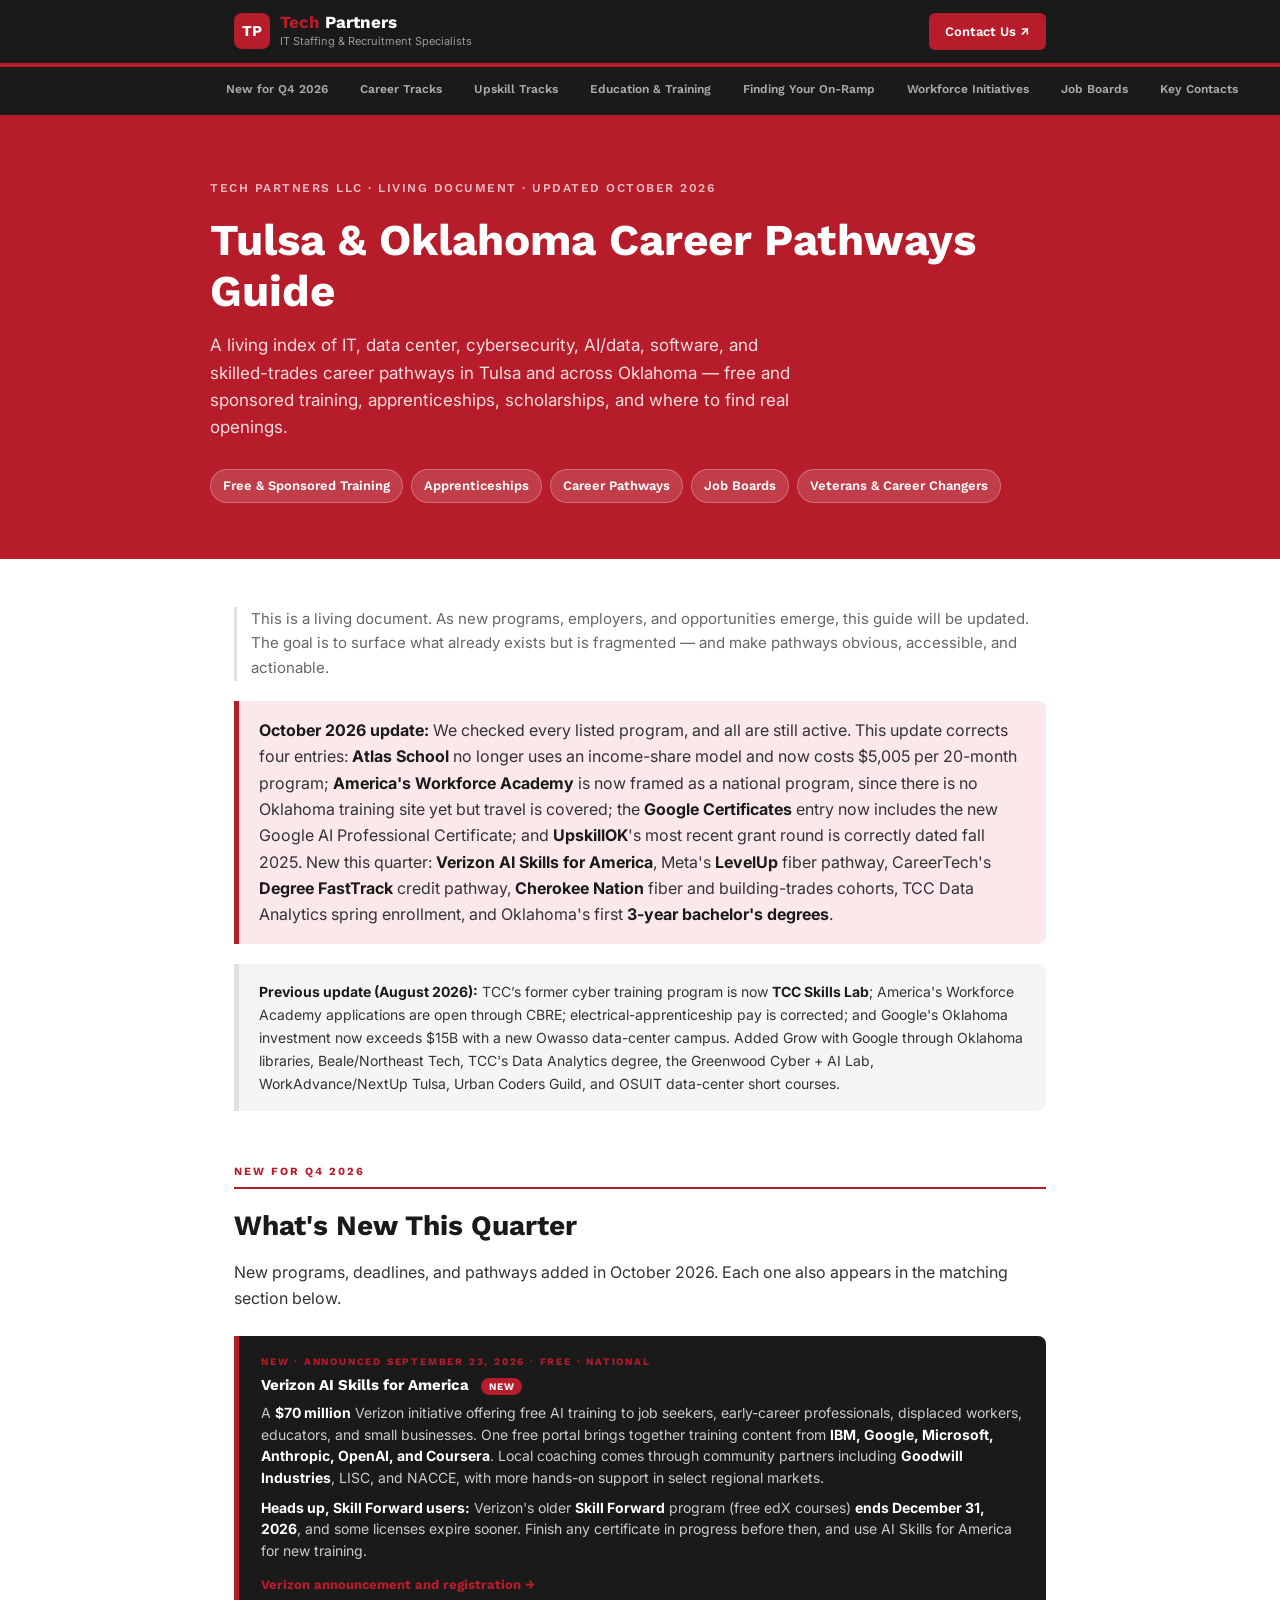
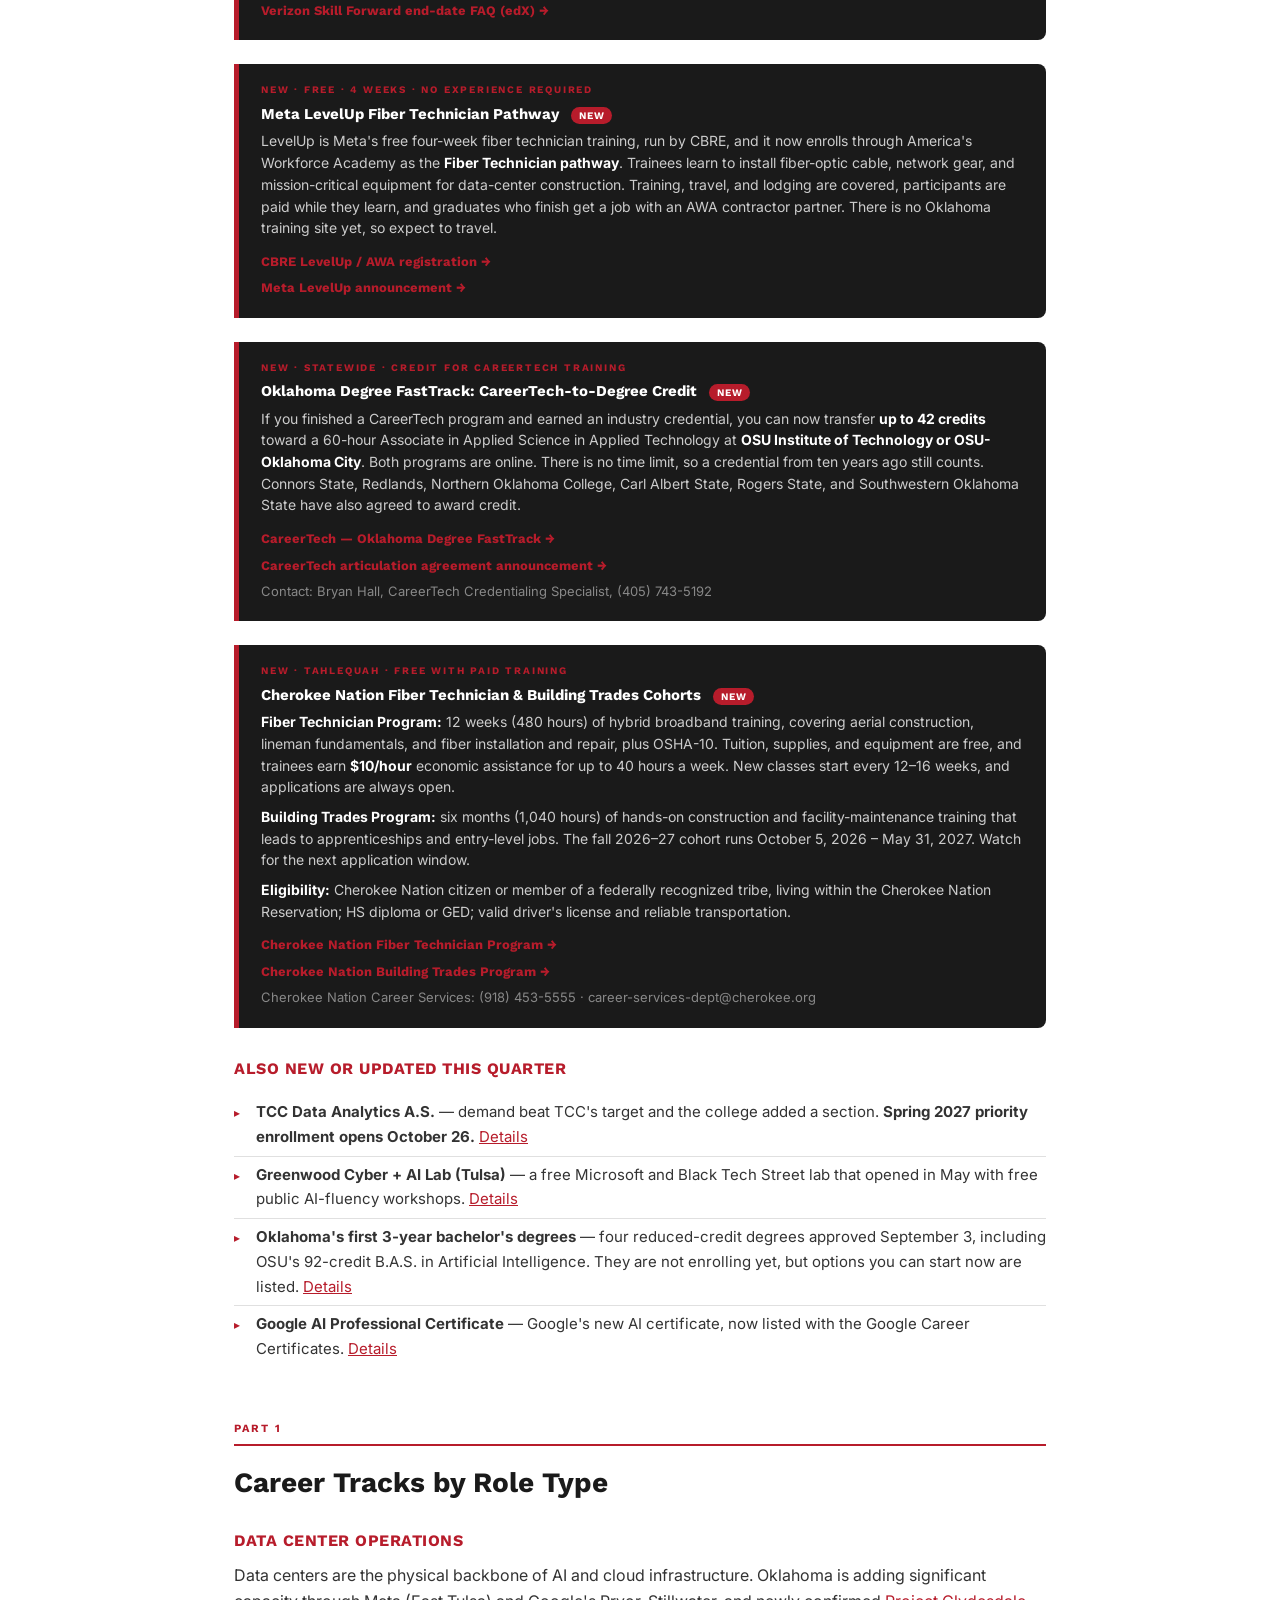
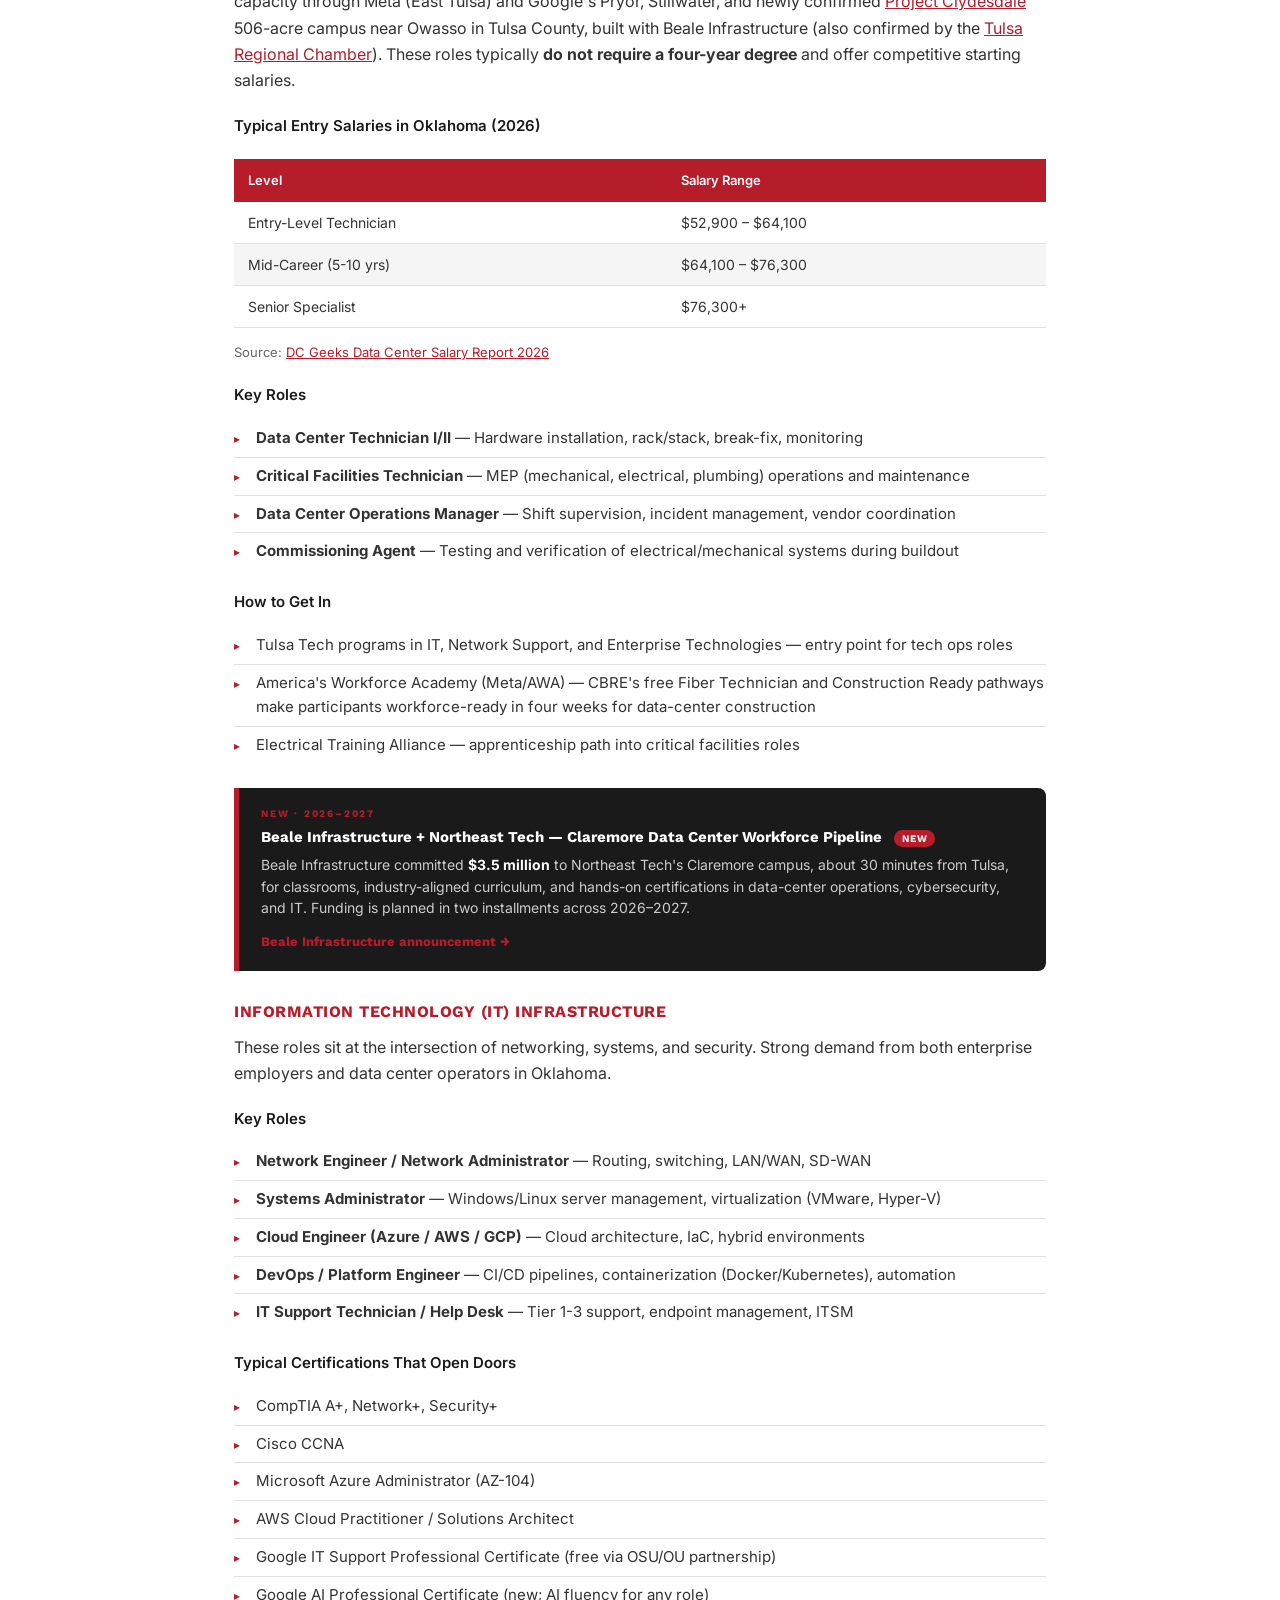
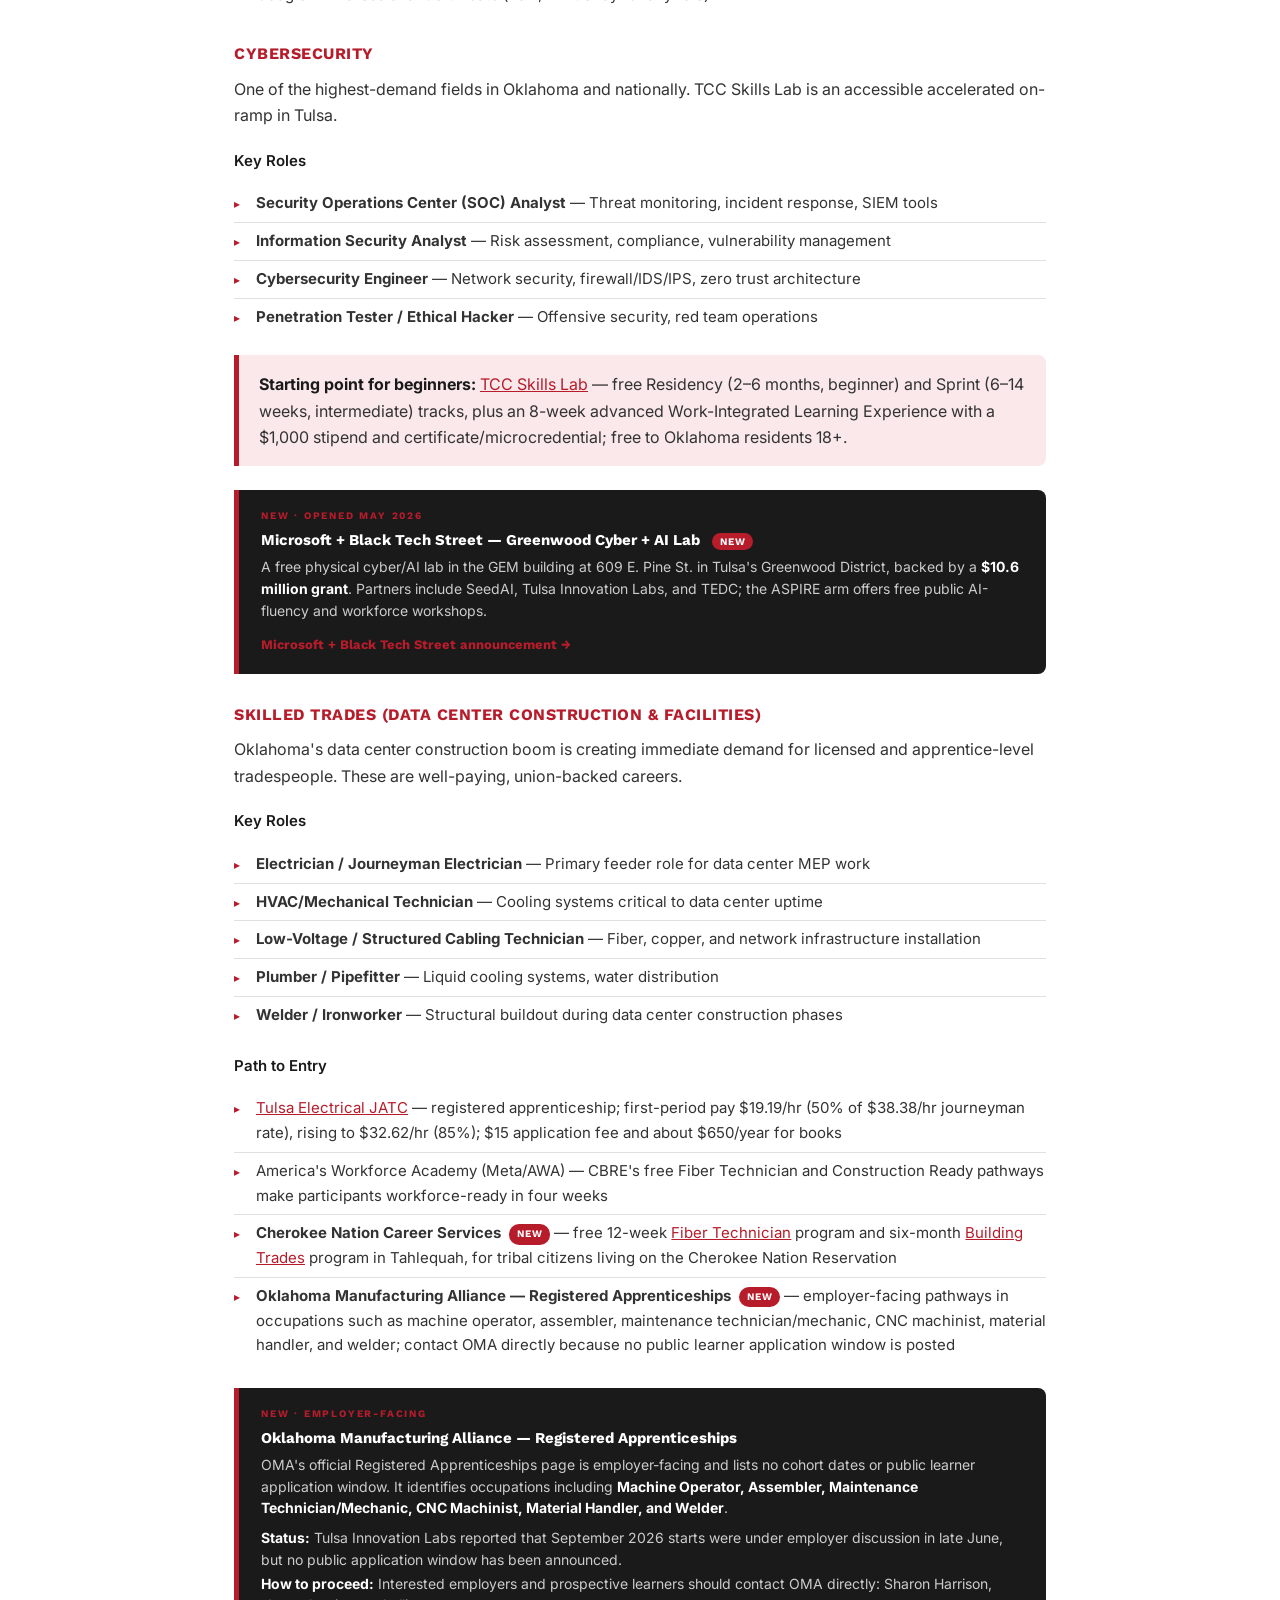
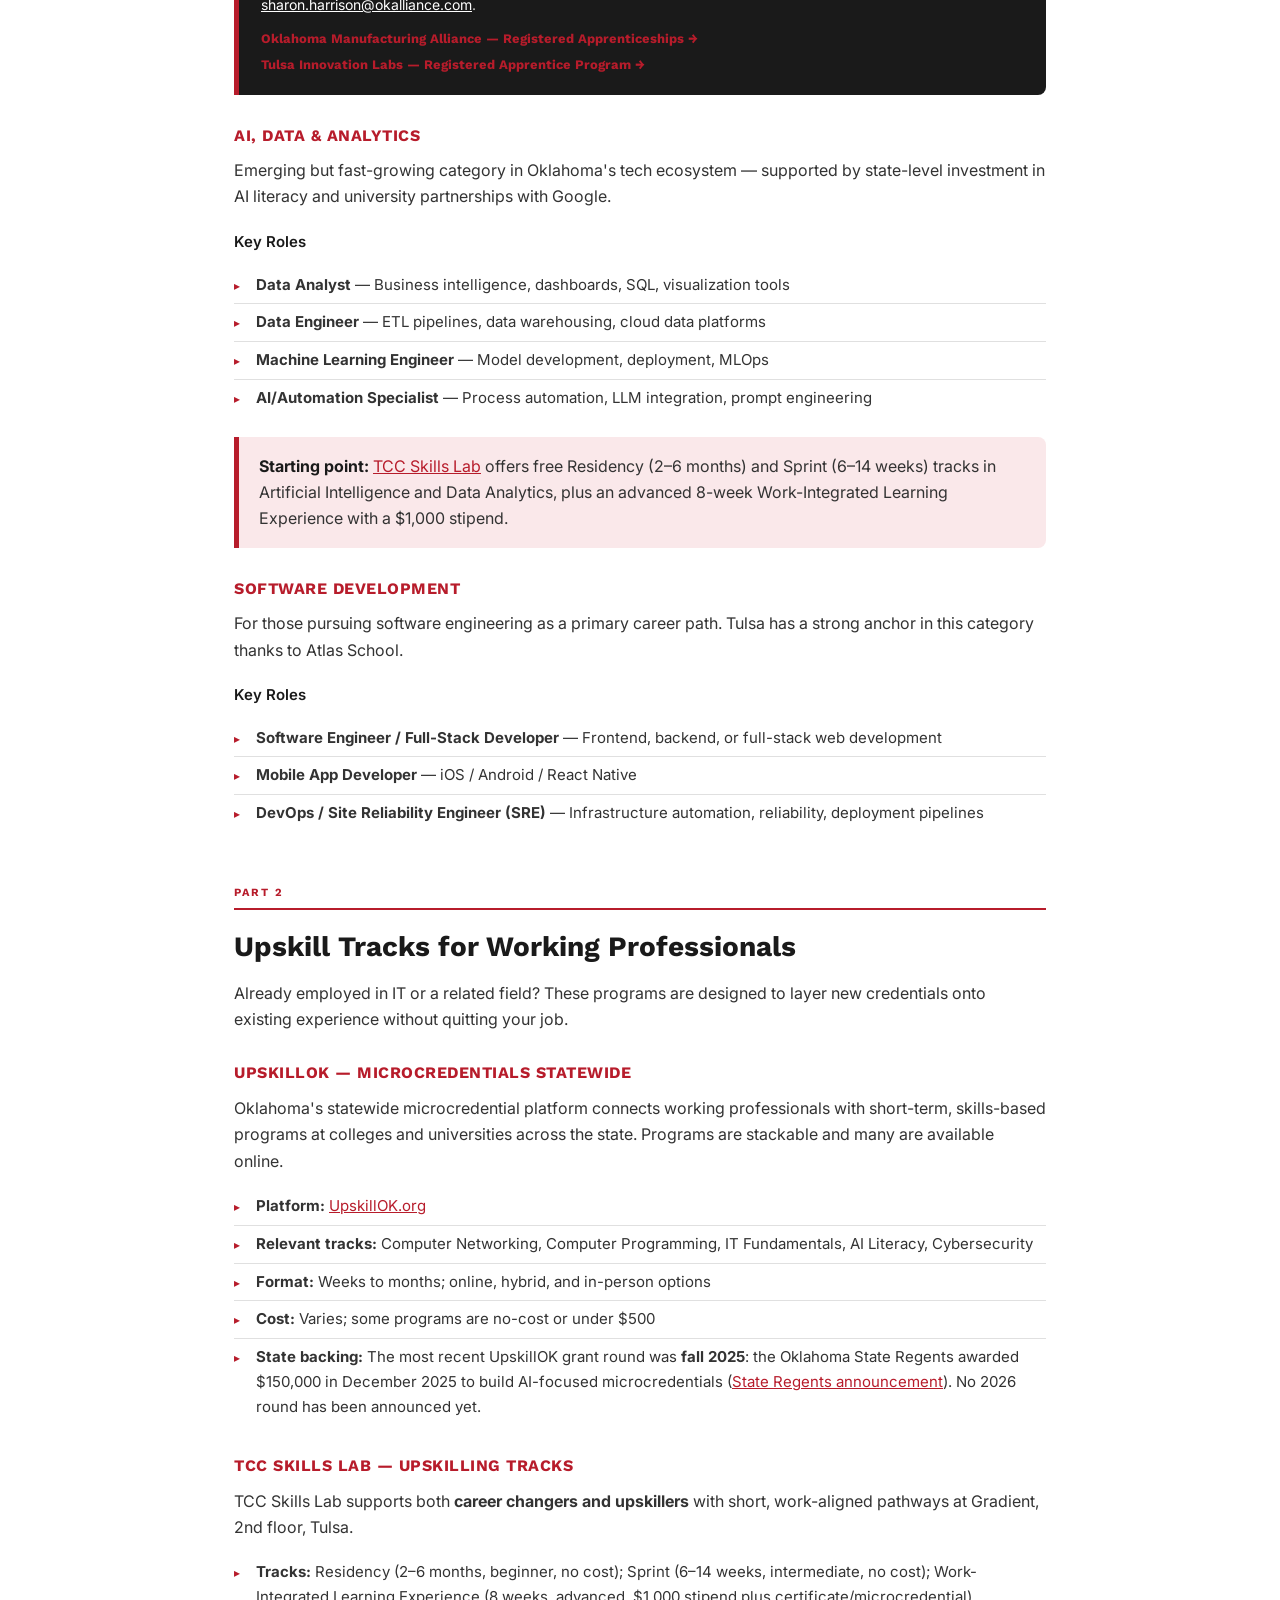
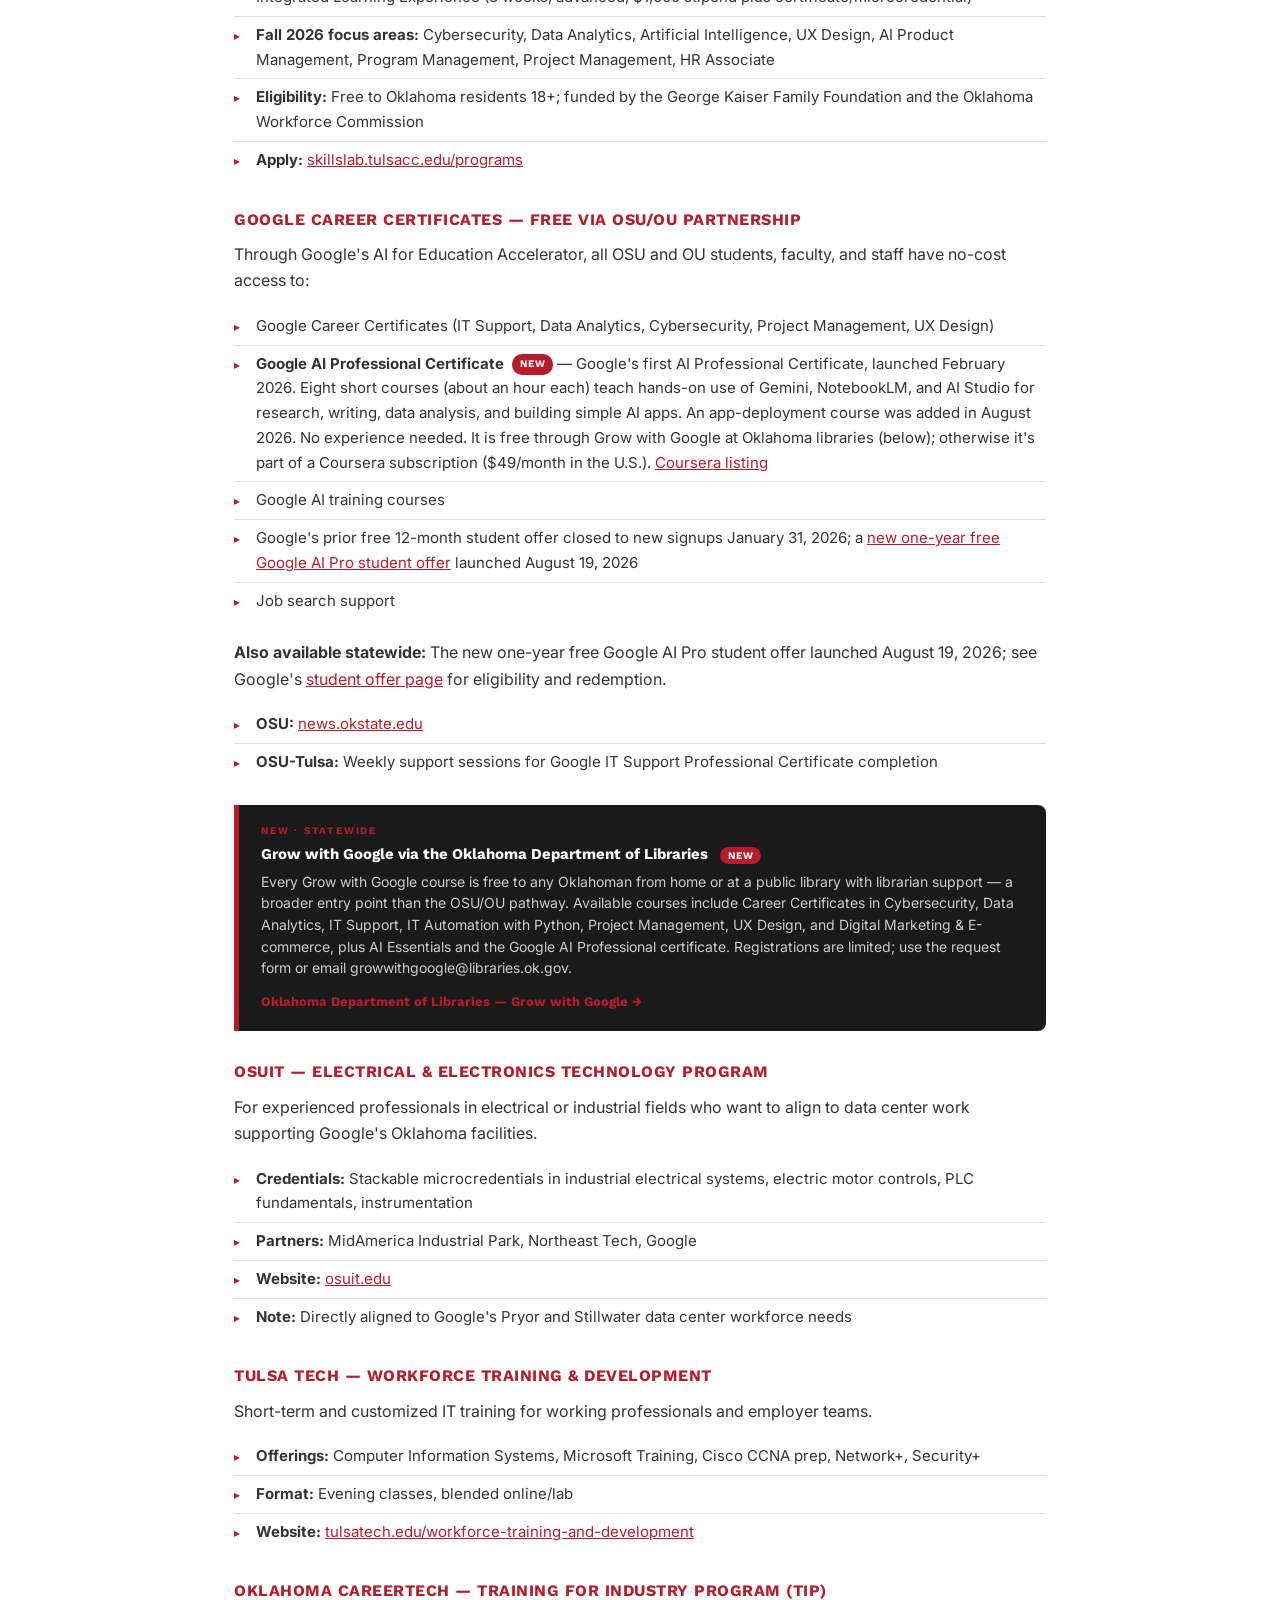
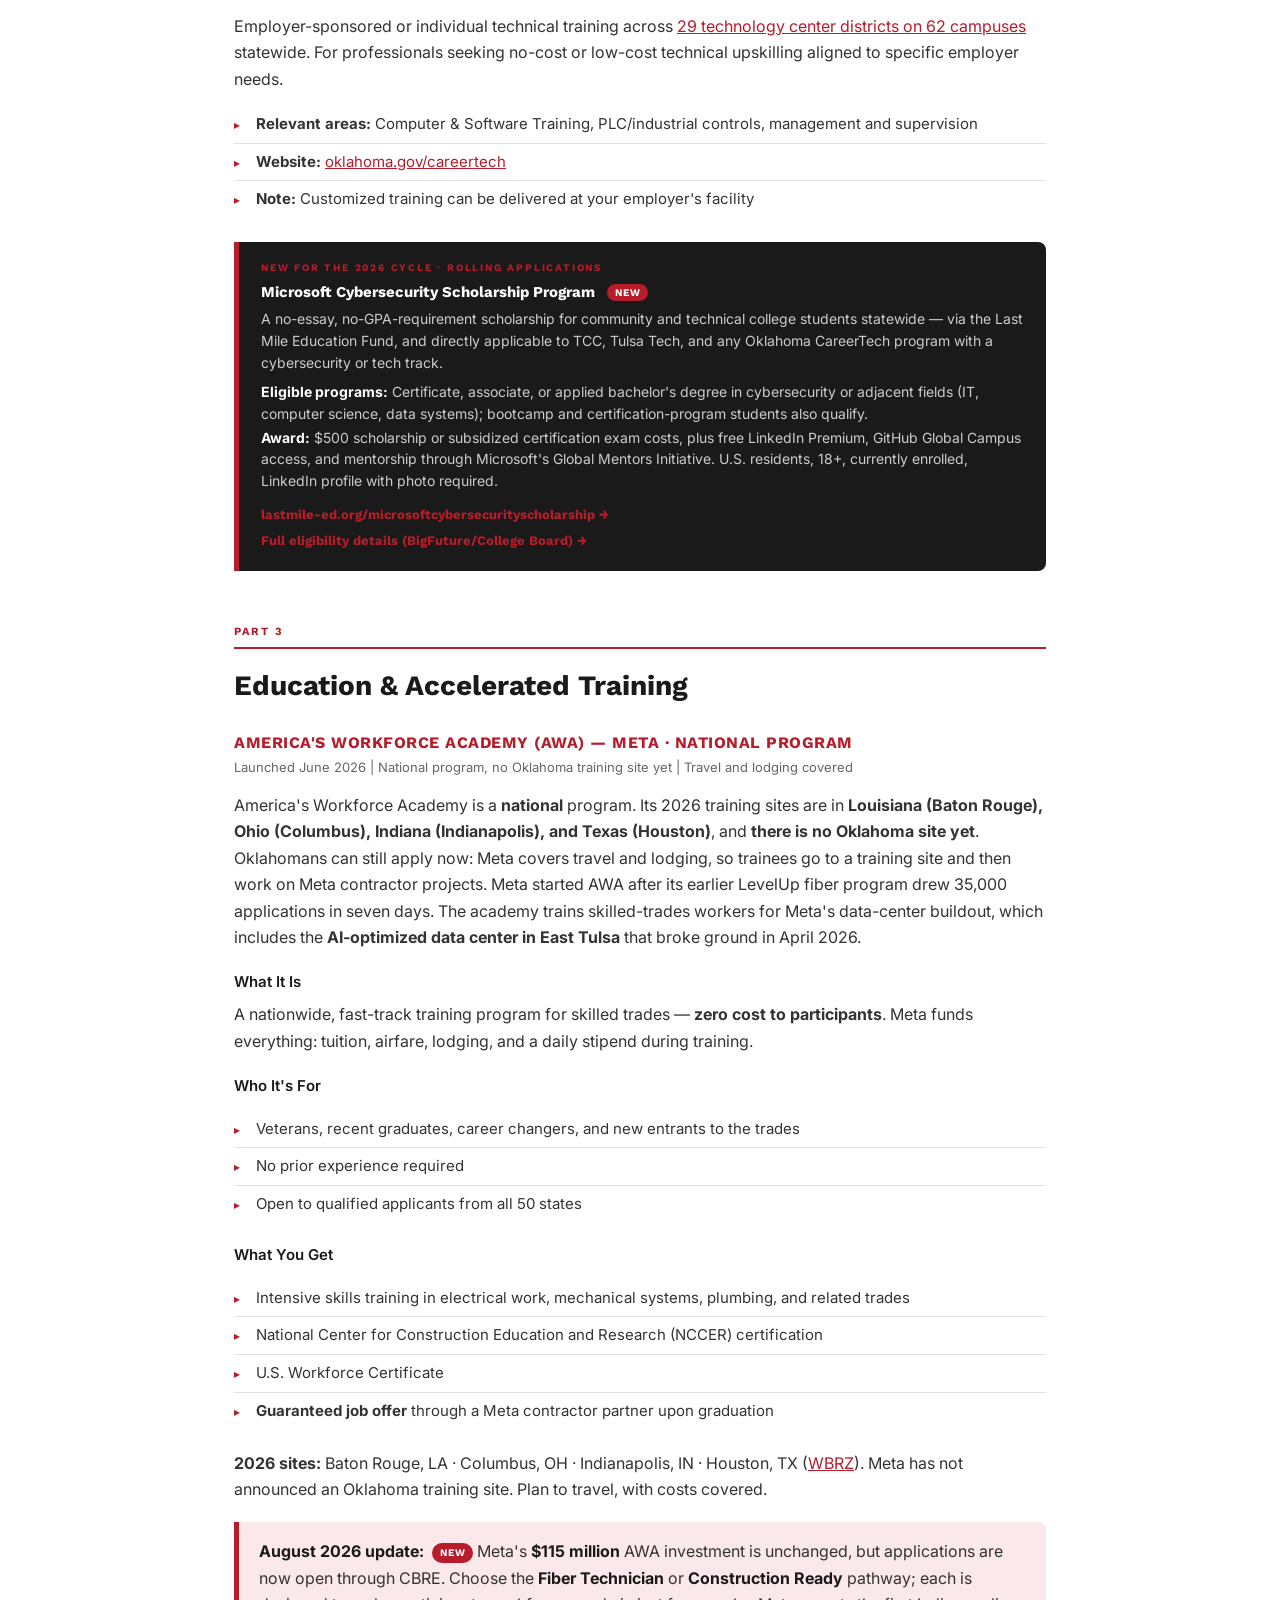
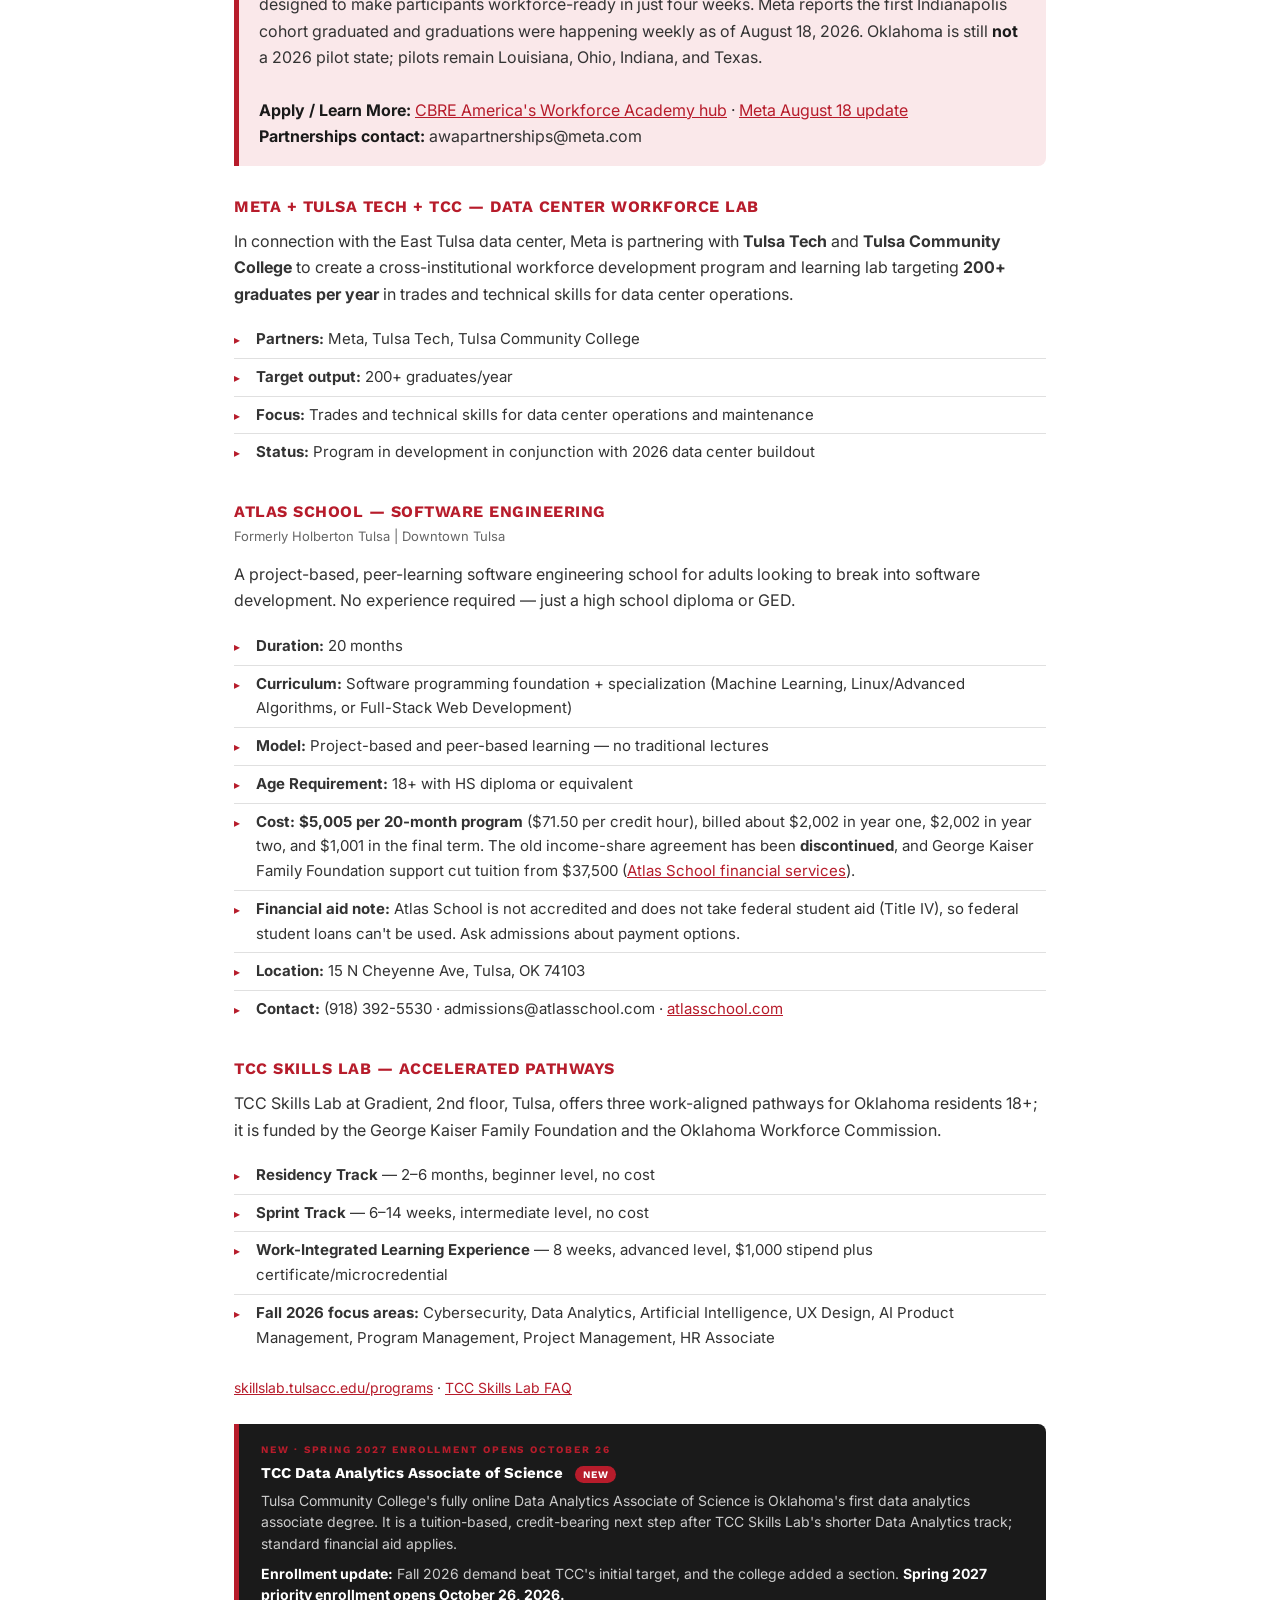
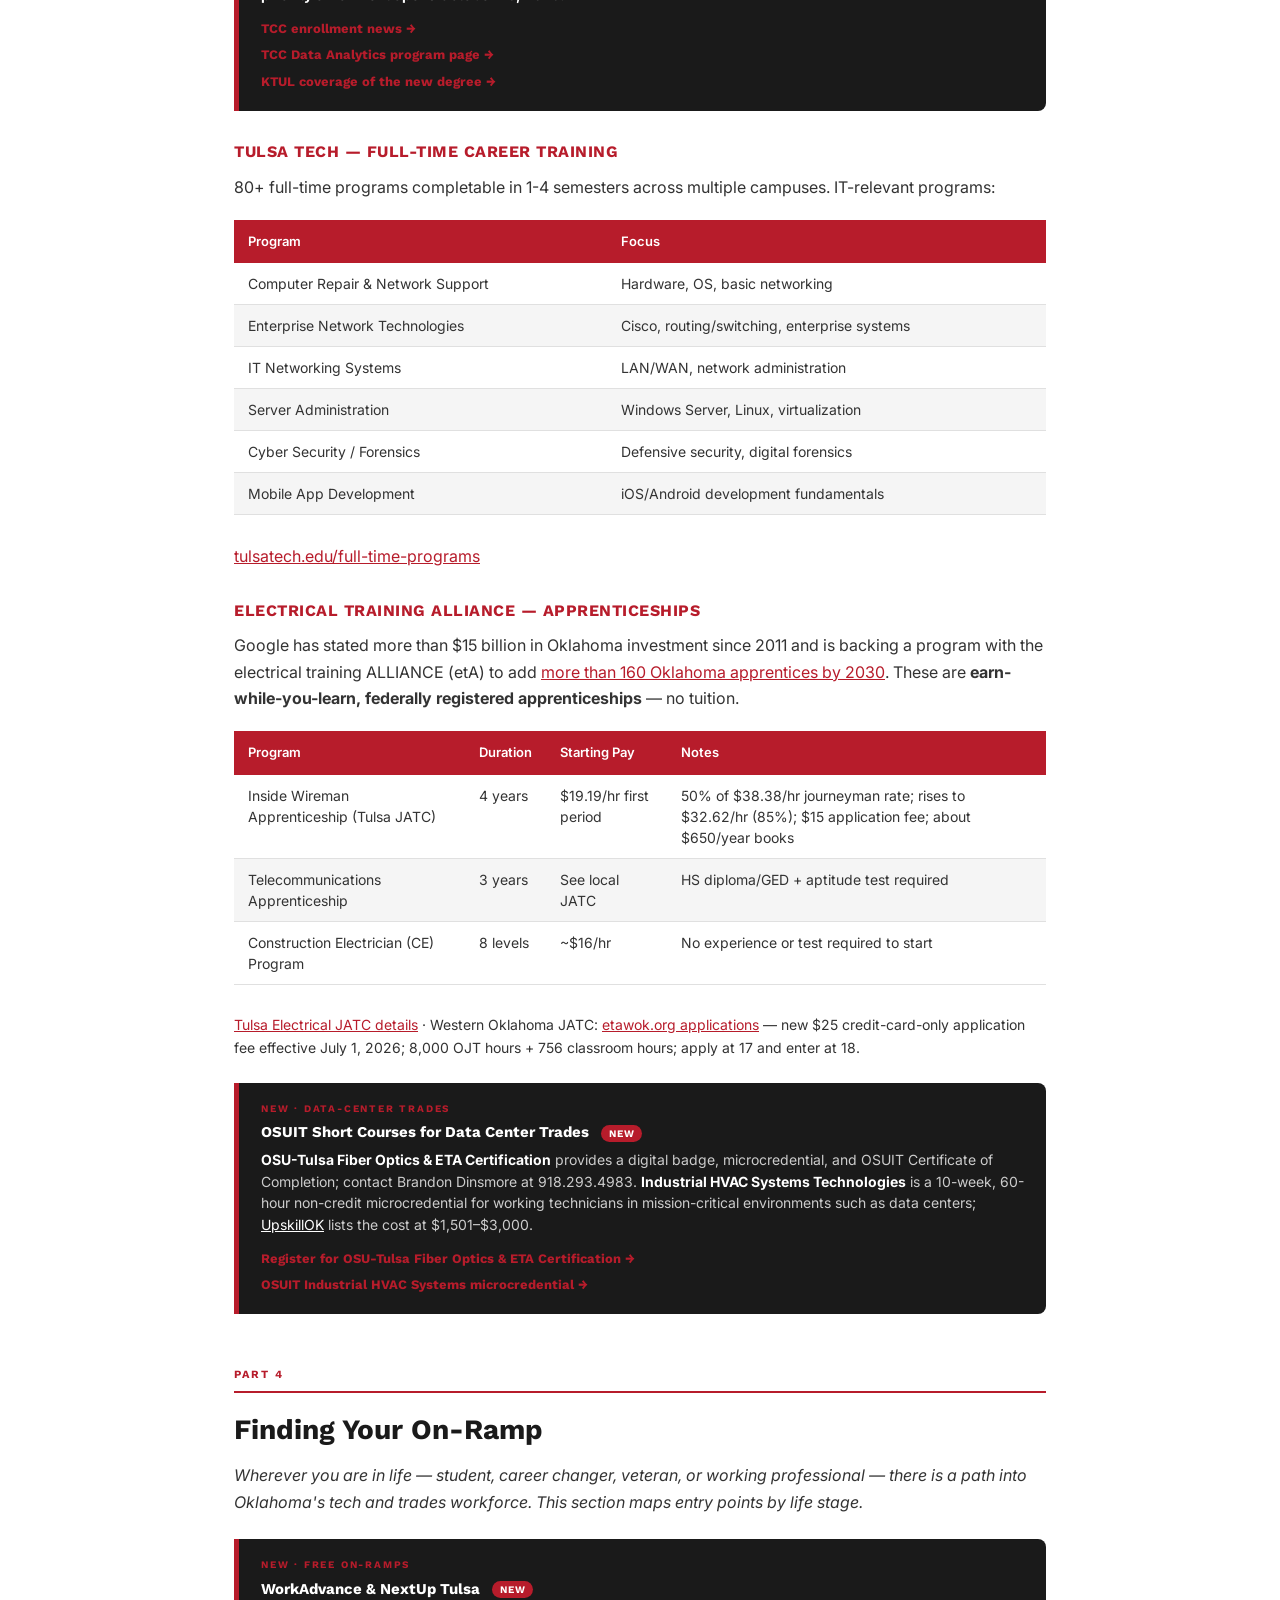
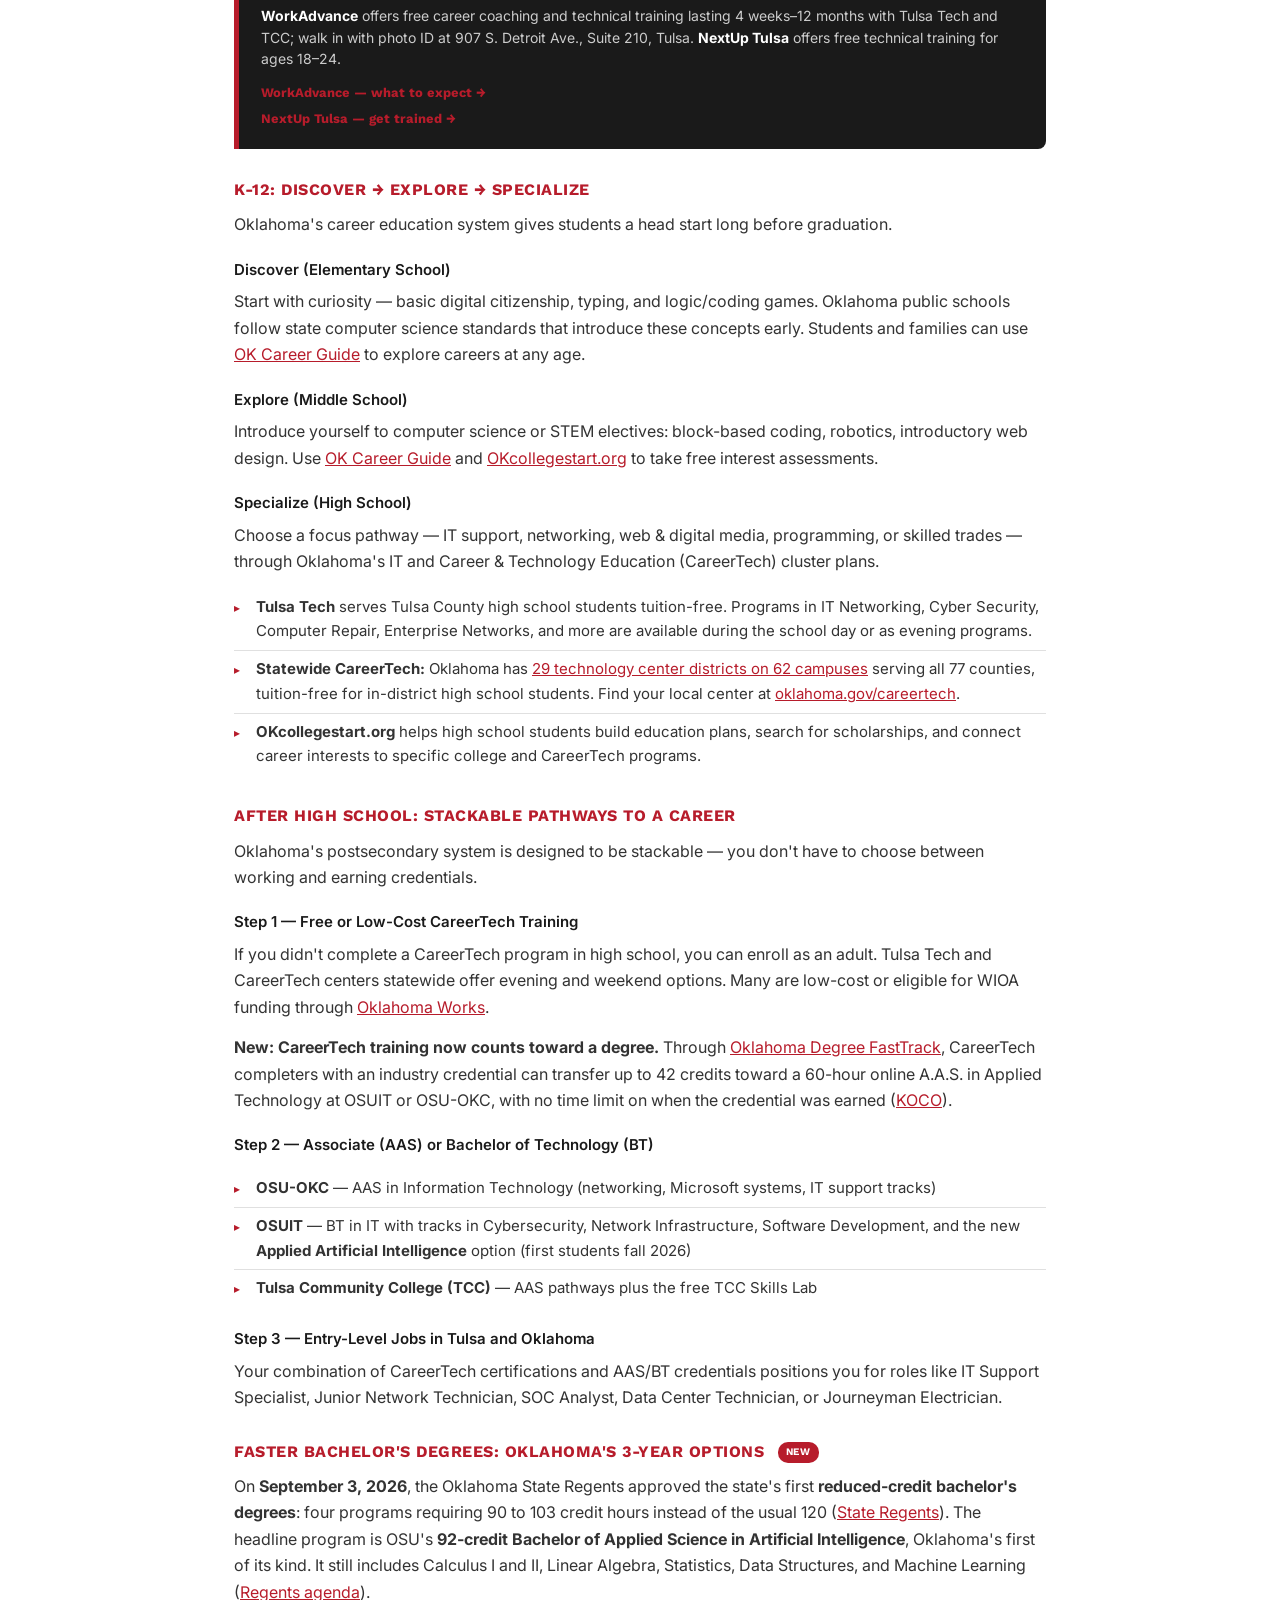
==== commit b4b0551a: "Fix expired OSUIT HVAC link (now OSUIT workforce microcredentials page) and add UpskillOK-listed cos" ====
--- a/index.html
+++ b/index.html
@@ -877,9 +877,9 @@
   <div class="tp-callout">
     <div class="tpc-label">New · Data-center trades</div>
     <div class="tpc-head">OSUIT Short Courses for Data Center Trades <span class="new-badge">New</span></div>
-    <p class="tpc-body"><strong style="color:white">OSU-Tulsa Fiber Optics &amp; ETA Certification</strong> provides a digital badge, microcredential, and OSUIT Certificate of Completion; contact Brandon Dinsmore at 918.293.4983. <strong style="color:white">Industrial HVAC Systems Technologies</strong> is a 10-week, 60-hour non-credit program for mission-critical environments such as data centers.</p>
+    <p class="tpc-body"><strong style="color:white">OSU-Tulsa Fiber Optics &amp; ETA Certification</strong> provides a digital badge, microcredential, and OSUIT Certificate of Completion; contact Brandon Dinsmore at 918.293.4983. <strong style="color:white">Industrial HVAC Systems Technologies</strong> is a 10-week, 60-hour non-credit microcredential for working technicians in mission-critical environments such as data centers; <a href="https://upskillok.org/microcredentials/" target="_blank" rel="noopener" style="color:white">UpskillOK</a> lists the cost at $1,501–$3,000.</p>
     <a href="https://admissions.osuit.edu/register/tulsafiber" class="tpc-cta" target="_blank" rel="noopener">Register for OSU-Tulsa Fiber Optics &amp; ETA Certification &rarr;</a><br>
-    <a href="https://jobs.okstate.edu/jobs/adjunct-faculty-industrial-tech-hvac-dd9911-okmulgee-oklahoma-united-states" class="tpc-cta" target="_blank" rel="noopener">Industrial HVAC Systems Technologies details &rarr;</a>
+    <a href="https://osuit.edu/workforce/microcredentials" class="tpc-cta" target="_blank" rel="noopener">OSUIT Industrial HVAC Systems microcredential &rarr;</a>
   </div>
 
   <!-- ================= ON-RAMP ================= -->
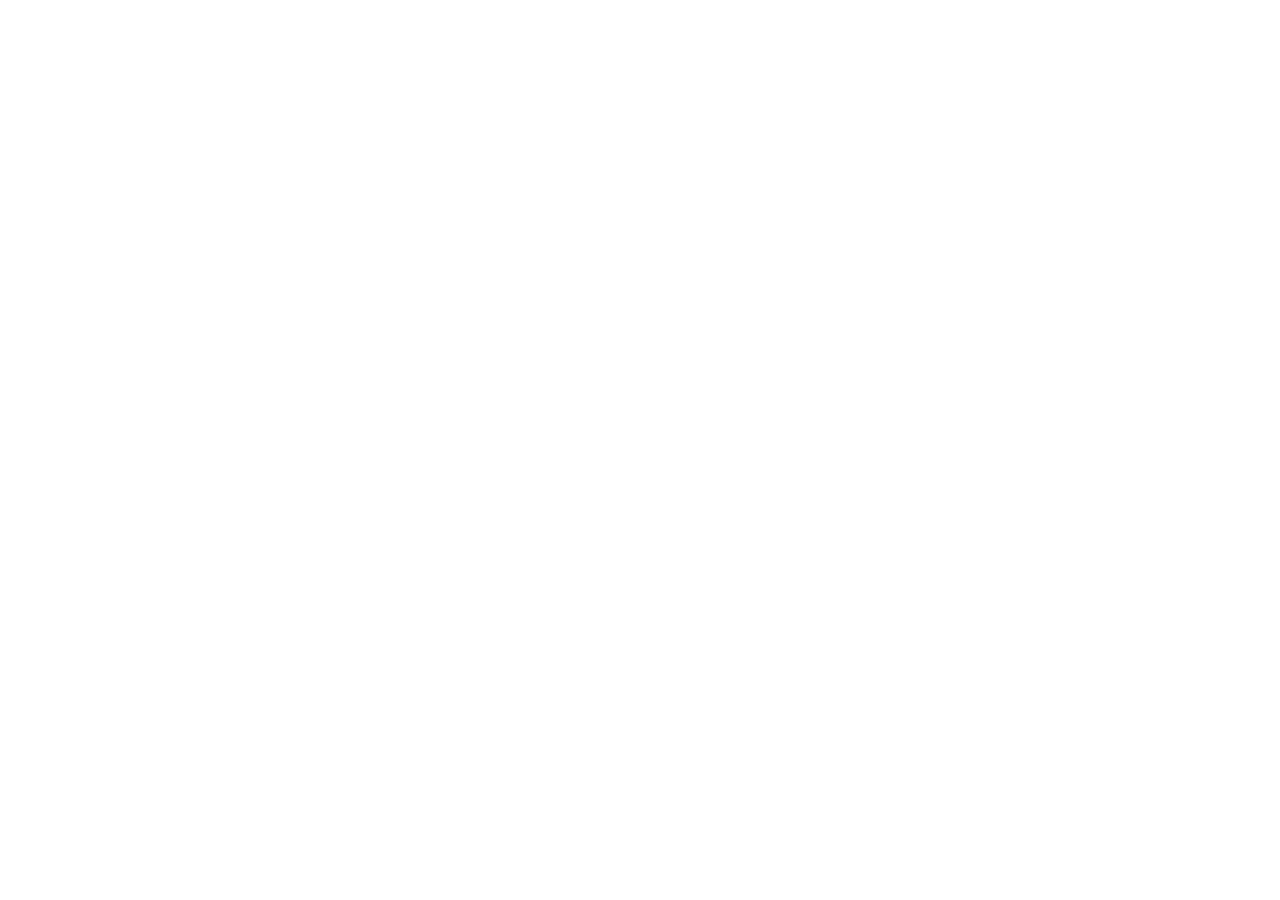
==== commit ea27d192: "Redirect to new home on techpartnersllc.com The guide now lives on techpartnersllc.com. index.html a" ====
--- a/index.html
+++ b/index.html
@@ -1,1207 +1,14 @@
 <!DOCTYPE html>
 <html lang="en">
 <head>
-  <meta charset="UTF-8" />
-  <meta name="viewport" content="width=device-width, initial-scale=1.0" />
-  <title>Tulsa &amp; Oklahoma Career Pathways Guide | Tech Partners LLC</title>
-  <meta name="description" content="A living index of IT, data center, cybersecurity, and skilled trades career pathways in Tulsa and Oklahoma — free and sponsored training, apprenticeships, scholarships, and job boards." />
-  <link rel="preconnect" href="https://fonts.googleapis.com" />
-  <link href="https://fonts.googleapis.com/css2?family=Work+Sans:wght@400;600;700&family=Inter:wght@400;500;600&display=swap" rel="stylesheet" />
-  <style>
-    *, *::before, *::after { box-sizing: border-box; margin: 0; padding: 0; }
-
-    :root {
-      --red: #B71C2B;
-      --red-light: #FAE8EA;
-      --red-dark: #8B1420;
-      --charcoal: #1A1A1A;
-      --dark: #222222;
-      --body: #333333;
-      --muted: #666666;
-      --light: #F5F5F5;
-      --border: #E0E0E0;
-      --white: #FFFFFF;
-      --max: 860px;
-    }
-
-    html { scroll-behavior: smooth; }
-
-    body {
-      font-family: 'Inter', system-ui, sans-serif;
-      font-size: 16px;
-      line-height: 1.65;
-      color: var(--body);
-      background: var(--white);
-    }
-
-    /* ── HEADER ── */
-    .site-header {
-      background: var(--charcoal);
-      border-bottom: 4px solid var(--red);
-      position: sticky;
-      top: 0;
-      z-index: 100;
-    }
-    .header-inner {
-      max-width: var(--max);
-      margin: 0 auto;
-      padding: 12px 24px;
-      display: flex;
-      align-items: center;
-      justify-content: space-between;
-    }
-    .logo-text {
-      display: flex;
-      align-items: center;
-      gap: 10px;
-      text-decoration: none;
-    }
-    .logo-badge {
-      background: var(--red);
-      color: white;
-      font-family: 'Work Sans', sans-serif;
-      font-weight: 700;
-      font-size: 15px;
-      width: 36px;
-      height: 36px;
-      border-radius: 8px;
-      display: flex;
-      align-items: center;
-      justify-content: center;
-      flex-shrink: 0;
-    }
-    .logo-name {
-      font-family: 'Work Sans', sans-serif;
-      font-size: 17px;
-      font-weight: 700;
-      color: var(--white);
-      line-height: 1.2;
-    }
-    .logo-name span { color: var(--red); }
-    .logo-sub {
-      font-size: 11px;
-      color: #999;
-      font-family: 'Inter', sans-serif;
-      font-weight: 400;
-    }
-    .header-cta {
-      background: var(--red);
-      color: white;
-      text-decoration: none;
-      font-family: 'Work Sans', sans-serif;
-      font-size: 13px;
-      font-weight: 600;
-      padding: 8px 16px;
-      border-radius: 6px;
-      white-space: nowrap;
-      transition: background 0.2s;
-    }
-    .header-cta:hover { background: var(--red-dark); }
-
-    /* ── HERO ── */
-    .hero {
-      background: var(--red);
-      padding: 64px 24px 56px;
-    }
-    .hero-inner {
-      max-width: var(--max);
-      margin: 0 auto;
-    }
-    .hero-label {
-      font-family: 'Work Sans', sans-serif;
-      font-size: 12px;
-      font-weight: 600;
-      color: rgba(255,255,255,0.7);
-      letter-spacing: 1.5px;
-      text-transform: uppercase;
-      margin-bottom: 16px;
-    }
-    .hero h1 {
-      font-family: 'Work Sans', sans-serif;
-      font-size: clamp(28px, 5vw, 44px);
-      font-weight: 700;
-      color: white;
-      line-height: 1.15;
-      margin-bottom: 16px;
-    }
-    .hero-sub {
-      font-size: 17px;
-      color: rgba(255,255,255,0.85);
-      max-width: 600px;
-      line-height: 1.6;
-      margin-bottom: 28px;
-    }
-    .hero-tags {
-      display: flex;
-      flex-wrap: wrap;
-      gap: 8px;
-    }
-    .hero-tag {
-      background: rgba(255,255,255,0.15);
-      border: 1px solid rgba(255,255,255,0.25);
-      color: white;
-      font-size: 13px;
-      padding: 5px 12px;
-      border-radius: 20px;
-      font-family: 'Work Sans', sans-serif;
-      font-weight: 600;
-    }
-
-    /* ── TOC NAV ── */
-    .toc-bar {
-      background: var(--charcoal);
-      padding: 0;
-      overflow-x: auto;
-    }
-    .toc-inner {
-      max-width: var(--max);
-      margin: 0 auto;
-      display: flex;
-      gap: 0;
-    }
-    .toc-item {
-      color: #aaa;
-      text-decoration: none;
-      font-size: 12px;
-      font-family: 'Work Sans', sans-serif;
-      font-weight: 600;
-      padding: 13px 16px;
-      white-space: nowrap;
-      border-bottom: 3px solid transparent;
-      transition: all 0.15s;
-    }
-    .toc-item:hover { color: white; border-color: var(--red); }
-
-    /* ── LAYOUT ── */
-    .page-body {
-      max-width: var(--max);
-      margin: 0 auto;
-      padding: 48px 24px 80px;
-    }
-
-    /* ── SECTION HEADERS ── */
-    .part-label {
-      font-family: 'Work Sans', sans-serif;
-      font-size: 11px;
-      font-weight: 700;
-      letter-spacing: 2px;
-      text-transform: uppercase;
-      color: var(--red);
-      margin-bottom: 6px;
-      margin-top: 52px;
-    }
-    .section-rule {
-      border: none;
-      border-top: 2px solid var(--red);
-      margin-bottom: 20px;
-    }
-    h2.section-title {
-      font-family: 'Work Sans', sans-serif;
-      font-size: clamp(22px, 3vw, 28px);
-      font-weight: 700;
-      color: var(--charcoal);
-      line-height: 1.2;
-      margin-bottom: 16px;
-    }
-    h3.sub-title {
-      font-family: 'Work Sans', sans-serif;
-      font-size: 16px;
-      font-weight: 700;
-      color: var(--red);
-      text-transform: uppercase;
-      letter-spacing: 0.5px;
-      margin: 28px 0 8px;
-    }
-    h4.mini-title {
-      font-family: 'Inter', sans-serif;
-      font-size: 15px;
-      font-weight: 600;
-      color: var(--charcoal);
-      margin: 20px 0 6px;
-    }
-
-    p { margin-bottom: 14px; }
-
-    /* ── CALLOUT BOX ── */
-    .callout {
-      background: var(--red-light);
-      border-left: 5px solid var(--red);
-      border-radius: 0 8px 8px 0;
-      padding: 16px 20px;
-      margin: 20px 0;
-    }
-    .callout strong { color: var(--charcoal); }
-    .callout a { color: var(--red); }
-
-    /* ── TABLES ── */
-    .table-wrap { overflow-x: auto; margin: 20px 0 28px; }
-    table {
-      width: 100%;
-      border-collapse: collapse;
-      font-size: 14px;
-    }
-    thead tr { background: var(--red); }
-    thead th {
-      color: white;
-      font-family: 'Inter', sans-serif;
-      font-weight: 600;
-      text-align: left;
-      padding: 11px 14px;
-      font-size: 13px;
-    }
-    tbody tr:nth-child(even) { background: var(--light); }
-    tbody tr:nth-child(odd)  { background: var(--white); }
-    tbody td {
-      padding: 10px 14px;
-      border-bottom: 1px solid var(--border);
-      vertical-align: top;
-      line-height: 1.5;
-    }
-    tbody td strong { color: var(--charcoal); }
-
-    /* ── BULLET LISTS ── */
-    ul.guide-list {
-      list-style: none;
-      padding: 0;
-      margin: 12px 0 20px;
-    }
-    ul.guide-list li {
-      padding: 6px 0 6px 22px;
-      position: relative;
-      border-bottom: 1px solid var(--border);
-      font-size: 15px;
-    }
-    ul.guide-list li:last-child { border-bottom: none; }
-    ul.guide-list li::before {
-      content: '▸';
-      color: var(--red);
-      position: absolute;
-      left: 0;
-      font-size: 12px;
-      top: 9px;
-    }
-
-    /* ── NEW BADGE ── */
-    .new-badge {
-      display: inline-block;
-      background: var(--red);
-      color: white;
-      font-family: 'Work Sans', sans-serif;
-      font-size: 10px;
-      font-weight: 700;
-      letter-spacing: 0.8px;
-      text-transform: uppercase;
-      padding: 2px 8px;
-      border-radius: 10px;
-      margin-left: 8px;
-      vertical-align: middle;
-    }
-
-    /* ── PHASE BLOCKS ── */
-    .phase-block {
-      border: 1px solid var(--border);
-      border-radius: 8px;
-      margin: 16px 0;
-      overflow: hidden;
-    }
-    .phase-header {
-      background: var(--charcoal);
-      color: white;
-      font-family: 'Work Sans', sans-serif;
-      font-weight: 700;
-      font-size: 14px;
-      padding: 10px 18px;
-    }
-    .phase-body { padding: 4px 18px 12px; }
-
-    /* ── RESOURCE GRID ── */
-    .resource-grid {
-      display: grid;
-      grid-template-columns: repeat(auto-fill, minmax(240px, 1fr));
-      gap: 14px;
-      margin: 20px 0;
-    }
-    .resource-card {
-      border: 1px solid var(--border);
-      border-radius: 8px;
-      padding: 16px;
-      transition: border-color 0.15s, box-shadow 0.15s;
-    }
-    .resource-card:hover { border-color: var(--red); box-shadow: 0 2px 8px rgba(183,28,43,0.1); }
-    .resource-card .rc-name {
-      font-family: 'Work Sans', sans-serif;
-      font-weight: 700;
-      font-size: 14px;
-      color: var(--charcoal);
-      margin-bottom: 6px;
-    }
-    .resource-card a {
-      color: var(--red);
-      font-size: 13px;
-      text-decoration: none;
-      display: block;
-      margin-top: 4px;
-    }
-    .resource-card a:hover { text-decoration: underline; }
-    .resource-card .rc-note { font-size: 13px; color: var(--muted); margin-top: 4px; }
-
-    /* ── ABOUT / CTA ── */
-    .about-section {
-      background: var(--charcoal);
-      color: white;
-      border-radius: 12px;
-      padding: 40px;
-      margin: 56px 0 0;
-    }
-    .about-section h2 {
-      font-family: 'Work Sans', sans-serif;
-      font-size: 22px;
-      font-weight: 700;
-      margin-bottom: 12px;
-      color: white;
-    }
-    .about-section p { color: #ccc; margin-bottom: 14px; }
-    .about-section a.cta-link {
-      display: inline-block;
-      background: var(--red);
-      color: white;
-      text-decoration: none;
-      font-family: 'Work Sans', sans-serif;
-      font-weight: 700;
-      padding: 12px 24px;
-      border-radius: 6px;
-      margin-top: 6px;
-      transition: background 0.2s;
-    }
-    .about-section a.cta-link:hover { background: var(--red-dark); }
-
-    /* ── FOOTER ── */
-    footer {
-      background: var(--light);
-      border-top: 3px solid var(--red);
-      padding: 24px;
-      text-align: center;
-      font-size: 13px;
-      color: var(--muted);
-    }
-    footer a { color: var(--red); text-decoration: none; }
-
-    /* ── RESPONSIVE ── */
-    @media (max-width: 640px) {
-      .toc-bar { display: none; }
-      .header-cta { display: none; }
-      .about-section { padding: 28px 24px; }
-      .resource-grid { grid-template-columns: 1fr; }
-    }
-
-    a { color: var(--red); }
-
-    /* ── SCROLL OFFSET for sticky header ── */
-    [id] { scroll-margin-top: 90px; }
-
-    /* ── TP SERVICE CALLOUTS ── */
-    .tp-callout {
-      background: var(--charcoal);
-      border-left: 5px solid var(--red);
-      border-radius: 0 8px 8px 0;
-      padding: 18px 22px;
-      margin: 24px 0;
-    }
-    .tp-callout .tpc-label {
-      font-family: 'Work Sans', sans-serif;
-      font-size: 10px;
-      font-weight: 700;
-      letter-spacing: 1.8px;
-      color: var(--red);
-      text-transform: uppercase;
-      margin-bottom: 6px;
-    }
-    .tp-callout .tpc-head {
-      font-family: 'Work Sans', sans-serif;
-      font-size: 15px;
-      font-weight: 700;
-      color: white;
-      margin-bottom: 6px;
-      line-height: 1.3;
-    }
-    .tp-callout .tpc-body {
-      font-size: 14px;
-      color: #ccc;
-      line-height: 1.55;
-      margin-bottom: 8px;
-    }
-    .tp-callout .tpc-cta {
-      font-family: 'Work Sans', sans-serif;
-      font-size: 13px;
-      font-weight: 700;
-      color: var(--red);
-      text-decoration: none;
-    }
-    .tp-callout .tpc-cta:hover { text-decoration: underline; }
-  </style>
+<meta charset="UTF-8">
+<title>Tulsa & Oklahoma Career Pathways Guide has moved | Tech Partners LLC</title>
+<meta name="robots" content="noindex">
+<link rel="canonical" href="https://techpartnersllc.com/guides/career-pathways/">
+<meta http-equiv="refresh" content="0; url=https://techpartnersllc.com/guides/career-pathways/">
+<script>location.replace("https://techpartnersllc.com/guides/career-pathways/" + location.search + location.hash);</script>
 </head>
-<body>
-
-<!-- HEADER -->
-<header class="site-header">
-  <div class="header-inner">
-    <a href="#" class="logo-text">
-      <div class="logo-badge">TP</div>
-      <div>
-        <div class="logo-name"><span>Tech</span> Partners</div>
-        <div class="logo-sub">IT Staffing &amp; Recruitment Specialists</div>
-      </div>
-    </a>
-    <a href="https://techpartnersllc.com/contact-page/" class="header-cta" target="_blank" rel="noopener">Contact Us ↗</a>
-  </div>
-</header>
-
-<!-- TOC NAV -->
-<nav class="toc-bar" aria-label="Guide sections">
-  <div class="toc-inner">
-    <a href="#q4" class="toc-item">New for Q4 2026</a>
-    <a href="#tracks" class="toc-item">Career Tracks</a>
-    <a href="#upskill" class="toc-item">Upskill Tracks</a>
-    <a href="#education" class="toc-item">Education &amp; Training</a>
-    <a href="#onramp" class="toc-item">Finding Your On-Ramp</a>
-    <a href="#workforce" class="toc-item">Workforce Initiatives</a>
-    <a href="#jobs" class="toc-item">Job Boards</a>
-    <a href="#contacts" class="toc-item">Key Contacts</a>
-  </div>
-</nav>
-
-<!-- HERO -->
-<section class="hero">
-  <div class="hero-inner">
-    <div class="hero-label">Tech Partners LLC · Living Document · Updated October 2026</div>
-    <h1>Tulsa &amp; Oklahoma Career Pathways Guide</h1>
-    <p class="hero-sub">A living index of IT, data center, cybersecurity, AI/data, software, and skilled-trades career pathways in Tulsa and across Oklahoma — free and sponsored training, apprenticeships, scholarships, and where to find real openings.</p>
-    <div class="hero-tags">
-      <span class="hero-tag">Free &amp; Sponsored Training</span>
-      <span class="hero-tag">Apprenticeships</span>
-      <span class="hero-tag">Career Pathways</span>
-      <span class="hero-tag">Job Boards</span>
-      <span class="hero-tag">Veterans &amp; Career Changers</span>
-    </div>
-  </div>
-</section>
-
-<!-- MAIN CONTENT -->
-<main class="page-body">
-
-  <p style="font-size:15px;color:var(--muted);border-left:3px solid var(--border);padding-left:14px;margin-bottom:8px;">This is a living document. As new programs, employers, and opportunities emerge, this guide will be updated. The goal is to surface what already exists but is fragmented — and make pathways obvious, accessible, and actionable.</p>
-
-  <div class="callout">
-    <strong>October 2026 update:</strong> We checked every listed program, and all are still active. This update corrects four entries: <strong>Atlas School</strong> no longer uses an income-share model and now costs $5,005 per 20-month program; <strong>America's Workforce Academy</strong> is now framed as a national program, since there is no Oklahoma training site yet but travel is covered; the <strong>Google Certificates</strong> entry now includes the new Google AI Professional Certificate; and <strong>UpskillOK</strong>'s most recent grant round is correctly dated fall 2025. New this quarter: <strong>Verizon AI Skills for America</strong>, Meta's <strong>LevelUp</strong> fiber pathway, CareerTech's <strong>Degree FastTrack</strong> credit pathway, <strong>Cherokee Nation</strong> fiber and building-trades cohorts, TCC Data Analytics spring enrollment, and Oklahoma's first <strong>3-year bachelor's degrees</strong>.
-  </div>
-
-  <div class="callout" style="background:var(--light);border-left-color:var(--border);font-size:14px;">
-    <strong>Previous update (August 2026):</strong> TCC’s former cyber training program is now <strong>TCC Skills Lab</strong>; America's Workforce Academy applications are open through CBRE; electrical-apprenticeship pay is corrected; and Google's Oklahoma investment now exceeds $15B with a new Owasso data-center campus. Added Grow with Google through Oklahoma libraries, Beale/Northeast Tech, TCC's Data Analytics degree, the Greenwood Cyber + AI Lab, WorkAdvance/NextUp Tulsa, Urban Coders Guild, and OSUIT data-center short courses.
-  </div>
-
-  <!-- ================= NEW FOR Q4 2026 ================= -->
-  <div id="q4" class="part-label">New for Q4 2026</div>
-  <hr class="section-rule" />
-  <h2 class="section-title">What's New This Quarter</h2>
-  <p>New programs, deadlines, and pathways added in October 2026. Each one also appears in the matching section below.</p>
-
-  <div class="tp-callout">
-    <div class="tpc-label">New · Announced September 23, 2026 · Free · National</div>
-    <div class="tpc-head">Verizon AI Skills for America <span class="new-badge">New</span></div>
-    <p class="tpc-body">A <strong style="color:white">$70 million</strong> Verizon initiative offering free AI training to job seekers, early-career professionals, displaced workers, educators, and small businesses. One free portal brings together training content from <strong style="color:white">IBM, Google, Microsoft, Anthropic, OpenAI, and Coursera</strong>. Local coaching comes through community partners including <strong style="color:white">Goodwill Industries</strong>, LISC, and NACCE, with more hands-on support in select regional markets.</p>
-    <p class="tpc-body"><strong style="color:white">Heads up, Skill Forward users:</strong> Verizon's older <strong style="color:white">Skill Forward</strong> program (free edX courses) <strong style="color:white">ends December 31, 2026</strong>, and some licenses expire sooner. Finish any certificate in progress before then, and use AI Skills for America for new training.</p>
-    <a href="https://www.verizon.com/about/news/verizon-ai-skills-for-america-investment" class="tpc-cta" target="_blank" rel="noopener">Verizon announcement and registration &rarr;</a><br>
-    <a href="https://enterprise-support.edx.org/s/article/Verizon-FAQ" class="tpc-cta" target="_blank" rel="noopener">Verizon Skill Forward end-date FAQ (edX) &rarr;</a>
-  </div>
-
-  <div class="tp-callout">
-    <div class="tpc-label">New · Free · 4 weeks · No experience required</div>
-    <div class="tpc-head">Meta LevelUp Fiber Technician Pathway <span class="new-badge">New</span></div>
-    <p class="tpc-body">LevelUp is Meta's free four-week fiber technician training, run by CBRE, and it now enrolls through America's Workforce Academy as the <strong style="color:white">Fiber Technician pathway</strong>. Trainees learn to install fiber-optic cable, network gear, and mission-critical equipment for data-center construction. Training, travel, and lodging are covered, participants are paid while they learn, and graduates who finish get a job with an AWA contractor partner. There is no Oklahoma training site yet, so expect to travel.</p>
-    <a href="https://www.cbre.com/careers/campaigns/levelup-fiber-technician-pathway" class="tpc-cta" target="_blank" rel="noopener">CBRE LevelUp / AWA registration &rarr;</a><br>
-    <a href="https://about.fb.com/news/2026/04/meta-cbre-invest-in-american-jobs-new-fiber-technician-training-program/" class="tpc-cta" target="_blank" rel="noopener">Meta LevelUp announcement &rarr;</a>
-  </div>
-
-  <div class="tp-callout">
-    <div class="tpc-label">New · Statewide · Credit for CareerTech training</div>
-    <div class="tpc-head">Oklahoma Degree FastTrack: CareerTech-to-Degree Credit <span class="new-badge">New</span></div>
-    <p class="tpc-body">If you finished a CareerTech program and earned an industry credential, you can now transfer <strong style="color:white">up to 42 credits</strong> toward a 60-hour Associate in Applied Science in Applied Technology at <strong style="color:white">OSU Institute of Technology or OSU-Oklahoma City</strong>. Both programs are online. There is no time limit, so a credential from ten years ago still counts. Connors State, Redlands, Northern Oklahoma College, Carl Albert State, Rogers State, and Southwestern Oklahoma State have also agreed to award credit.</p>
-    <a href="https://oklahoma.gov/careertech/students/college-credit.html" class="tpc-cta" target="_blank" rel="noopener">CareerTech — Oklahoma Degree FastTrack &rarr;</a><br>
-    <a href="https://oklahoma.gov/careertech/media-center/press-releases/2026/careertech-signs-articulation-agreement-with-universities.html" class="tpc-cta" target="_blank" rel="noopener">CareerTech articulation agreement announcement &rarr;</a><br>
-    <span style="color:#888;font-size:13px">Contact: Bryan Hall, CareerTech Credentialing Specialist, (405) 743-5192</span>
-  </div>
-
-  <div class="tp-callout">
-    <div class="tpc-label">New · Tahlequah · Free with paid training</div>
-    <div class="tpc-head">Cherokee Nation Fiber Technician &amp; Building Trades Cohorts <span class="new-badge">New</span></div>
-    <p class="tpc-body"><strong style="color:white">Fiber Technician Program:</strong> 12 weeks (480 hours) of hybrid broadband training, covering aerial construction, lineman fundamentals, and fiber installation and repair, plus OSHA-10. Tuition, supplies, and equipment are free, and trainees earn <strong style="color:white">$10/hour</strong> economic assistance for up to 40 hours a week. New classes start every 12–16 weeks, and applications are always open.</p>
-    <p class="tpc-body"><strong style="color:white">Building Trades Program:</strong> six months (1,040 hours) of hands-on construction and facility-maintenance training that leads to apprenticeships and entry-level jobs. The fall 2026–27 cohort runs October 5, 2026 – May 31, 2027. Watch for the next application window.</p>
-    <p class="tpc-body"><strong style="color:white">Eligibility:</strong> Cherokee Nation citizen or member of a federally recognized tribe, living within the Cherokee Nation Reservation; HS diploma or GED; valid driver's license and reliable transportation.</p>
-    <a href="https://www.cherokee.gov/departments/career-services/career-readiness-act-vocational-training-programs/fiber-technician-program/" class="tpc-cta" target="_blank" rel="noopener">Cherokee Nation Fiber Technician Program &rarr;</a><br>
-    <a href="https://www.cherokee.gov/departments/career-services/career-readiness-act-vocational-training-programs/building-trades-program/" class="tpc-cta" target="_blank" rel="noopener">Cherokee Nation Building Trades Program &rarr;</a><br>
-    <span style="color:#888;font-size:13px">Cherokee Nation Career Services: (918) 453-5555 · career-services-dept@cherokee.org</span>
-  </div>
-
-  <h3 class="sub-title">Also New or Updated This Quarter</h3>
-  <ul class="guide-list">
-    <li><strong>TCC Data Analytics A.S.</strong> — demand beat TCC's target and the college added a section. <strong>Spring 2027 priority enrollment opens October 26.</strong> <a href="#tcc-data-analytics">Details</a></li>
-    <li><strong>Greenwood Cyber + AI Lab (Tulsa)</strong> — a free Microsoft and Black Tech Street lab that opened in May with free public AI-fluency workshops. <a href="#greenwood-lab">Details</a></li>
-    <li><strong>Oklahoma's first 3-year bachelor's degrees</strong> — four reduced-credit degrees approved September 3, including OSU's 92-credit B.A.S. in Artificial Intelligence. They are not enrolling yet, but options you can start now are listed. <a href="#three-year">Details</a></li>
-    <li><strong>Google AI Professional Certificate</strong> — Google's new AI certificate, now listed with the Google Career Certificates. <a href="#google-certs">Details</a></li>
-  </ul>
-
-  <!-- ================= CAREER TRACKS ================= -->
-  <div id="tracks" class="part-label">Part 1</div>
-  <hr class="section-rule" />
-  <h2 class="section-title">Career Tracks by Role Type</h2>
-
-  <h3 class="sub-title">Data Center Operations</h3>
-  <p>Data centers are the physical backbone of AI and cloud infrastructure. Oklahoma is adding significant capacity through Meta (East Tulsa) and Google's Pryor, Stillwater, and newly confirmed <a href="https://okenergytoday.com/2026/08/google-admits-it-will-run-the-tulsa-data-center/" target="_blank" rel="noopener">Project Clydesdale</a> 506-acre campus near Owasso in Tulsa County, built with Beale Infrastructure (also confirmed by the <a href="https://tulsachamber.com/news/2026/08/19/economic-development/google-to-operate-tulsa-county-data-center/" target="_blank" rel="noopener">Tulsa Regional Chamber</a>). These roles typically <strong>do not require a four-year degree</strong> and offer competitive starting salaries.</p>
-
-  <h4 class="mini-title">Typical Entry Salaries in Oklahoma (2026)</h4>
-  <div class="table-wrap">
-    <table>
-      <thead><tr><th>Level</th><th>Salary Range</th></tr></thead>
-      <tbody>
-        <tr><td>Entry-Level Technician</td><td>$52,900 – $64,100</td></tr>
-        <tr><td>Mid-Career (5-10 yrs)</td><td>$64,100 – $76,300</td></tr>
-        <tr><td>Senior Specialist</td><td>$76,300+</td></tr>
-      </tbody>
-    </table>
-  </div>
-  <p style="font-size:13px;color:var(--muted);margin-top:-14px;">Source: <a href="https://dcgeeks.com/data-center-salary-by-state-comparison/" target="_blank" rel="noopener">DC Geeks Data Center Salary Report 2026</a></p>
-
-  <h4 class="mini-title">Key Roles</h4>
-  <ul class="guide-list">
-    <li><strong>Data Center Technician I/II</strong> — Hardware installation, rack/stack, break-fix, monitoring</li>
-    <li><strong>Critical Facilities Technician</strong> — MEP (mechanical, electrical, plumbing) operations and maintenance</li>
-    <li><strong>Data Center Operations Manager</strong> — Shift supervision, incident management, vendor coordination</li>
-    <li><strong>Commissioning Agent</strong> — Testing and verification of electrical/mechanical systems during buildout</li>
-  </ul>
-
-  <h4 class="mini-title">How to Get In</h4>
-  <ul class="guide-list">
-    <li>Tulsa Tech programs in IT, Network Support, and Enterprise Technologies — entry point for tech ops roles</li>
-    <li>America's Workforce Academy (Meta/AWA) — CBRE's free Fiber Technician and Construction Ready pathways make participants workforce-ready in four weeks for data-center construction</li>
-    <li>Electrical Training Alliance — apprenticeship path into critical facilities roles</li>
-  </ul>
-
-  <div class="tp-callout">
-    <div class="tpc-label">New · 2026–2027</div>
-    <div class="tpc-head">Beale Infrastructure + Northeast Tech — Claremore Data Center Workforce Pipeline <span class="new-badge">New</span></div>
-    <p class="tpc-body">Beale Infrastructure committed <strong style="color:white">$3.5 million</strong> to Northeast Tech's Claremore campus, about 30 minutes from Tulsa, for classrooms, industry-aligned curriculum, and hands-on certifications in data-center operations, cybersecurity, and IT. Funding is planned in two installments across 2026–2027.</p>
-    <a href="https://www.businesswire.com/news/home/20260521076328/en/Beale-Infrastructure-Commits-$3.5-Million-to-Build-Data-Center-Workforce-Pipeline-with-Northeast-Tech" class="tpc-cta" target="_blank" rel="noopener">Beale Infrastructure announcement &rarr;</a>
-  </div>
-
-  <h3 class="sub-title">Information Technology (IT) Infrastructure</h3>
-  <p>These roles sit at the intersection of networking, systems, and security. Strong demand from both enterprise employers and data center operators in Oklahoma.</p>
-  <h4 class="mini-title">Key Roles</h4>
-  <ul class="guide-list">
-    <li><strong>Network Engineer / Network Administrator</strong> — Routing, switching, LAN/WAN, SD-WAN</li>
-    <li><strong>Systems Administrator</strong> — Windows/Linux server management, virtualization (VMware, Hyper-V)</li>
-    <li><strong>Cloud Engineer (Azure / AWS / GCP)</strong> — Cloud architecture, IaC, hybrid environments</li>
-    <li><strong>DevOps / Platform Engineer</strong> — CI/CD pipelines, containerization (Docker/Kubernetes), automation</li>
-    <li><strong>IT Support Technician / Help Desk</strong> — Tier 1-3 support, endpoint management, ITSM</li>
-  </ul>
-  <h4 class="mini-title">Typical Certifications That Open Doors</h4>
-  <ul class="guide-list">
-    <li>CompTIA A+, Network+, Security+</li>
-    <li>Cisco CCNA</li>
-    <li>Microsoft Azure Administrator (AZ-104)</li>
-    <li>AWS Cloud Practitioner / Solutions Architect</li>
-    <li>Google IT Support Professional Certificate (free via OSU/OU partnership)</li>
-    <li>Google AI Professional Certificate (new; AI fluency for any role)</li>
-  </ul>
-
-  <h3 class="sub-title">Cybersecurity</h3>
-  <p>One of the highest-demand fields in Oklahoma and nationally. TCC Skills Lab is an accessible accelerated on-ramp in Tulsa.</p>
-  <h4 class="mini-title">Key Roles</h4>
-  <ul class="guide-list">
-    <li><strong>Security Operations Center (SOC) Analyst</strong> — Threat monitoring, incident response, SIEM tools</li>
-    <li><strong>Information Security Analyst</strong> — Risk assessment, compliance, vulnerability management</li>
-    <li><strong>Cybersecurity Engineer</strong> — Network security, firewall/IDS/IPS, zero trust architecture</li>
-    <li><strong>Penetration Tester / Ethical Hacker</strong> — Offensive security, red team operations</li>
-  </ul>
-  <div class="callout">
-    <strong>Starting point for beginners:</strong> <a href="https://skillslab.tulsacc.edu/programs" target="_blank" rel="noopener">TCC Skills Lab</a> — free Residency (2–6 months, beginner) and Sprint (6–14 weeks, intermediate) tracks, plus an 8-week advanced Work-Integrated Learning Experience with a $1,000 stipend and certificate/microcredential; free to Oklahoma residents 18+.
-  </div>
-
-  <div class="tp-callout" id="greenwood-lab">
-    <div class="tpc-label">New · Opened May 2026</div>
-    <div class="tpc-head">Microsoft + Black Tech Street — Greenwood Cyber + AI Lab <span class="new-badge">New</span></div>
-    <p class="tpc-body">A free physical cyber/AI lab in the GEM building at 609 E. Pine St. in Tulsa's Greenwood District, backed by a <strong style="color:white">$10.6 million grant</strong>. Partners include SeedAI, Tulsa Innovation Labs, and TEDC; the ASPIRE arm offers free public AI-fluency and workforce workshops.</p>
-    <a href="https://www.prnewswire.com/news-releases/microsoft-and-black-tech-street-launch-greenwood-cyber--ai-lab-in-tulsa-302779672.html" class="tpc-cta" target="_blank" rel="noopener">Microsoft + Black Tech Street announcement &rarr;</a>
-  </div>
-
-  <h3 class="sub-title">Skilled Trades (Data Center Construction &amp; Facilities)</h3>
-  <p>Oklahoma's data center construction boom is creating immediate demand for licensed and apprentice-level tradespeople. These are well-paying, union-backed careers.</p>
-  <h4 class="mini-title">Key Roles</h4>
-  <ul class="guide-list">
-    <li><strong>Electrician / Journeyman Electrician</strong> — Primary feeder role for data center MEP work</li>
-    <li><strong>HVAC/Mechanical Technician</strong> — Cooling systems critical to data center uptime</li>
-    <li><strong>Low-Voltage / Structured Cabling Technician</strong> — Fiber, copper, and network infrastructure installation</li>
-    <li><strong>Plumber / Pipefitter</strong> — Liquid cooling systems, water distribution</li>
-    <li><strong>Welder / Ironworker</strong> — Structural buildout during data center construction phases</li>
-  </ul>
-  <h4 class="mini-title">Path to Entry</h4>
-  <ul class="guide-list">
-    <li><a href="https://www.tulsajatc.org/applications.html" target="_blank" rel="noopener">Tulsa Electrical JATC</a> — registered apprenticeship; first-period pay $19.19/hr (50% of $38.38/hr journeyman rate), rising to $32.62/hr (85%); $15 application fee and about $650/year for books</li>
-    <li>America's Workforce Academy (Meta/AWA) — CBRE's free Fiber Technician and Construction Ready pathways make participants workforce-ready in four weeks</li>
-    <li><strong>Cherokee Nation Career Services</strong><span class="new-badge">New</span> — free 12-week <a href="https://www.cherokee.gov/departments/career-services/career-readiness-act-vocational-training-programs/fiber-technician-program/" target="_blank" rel="noopener">Fiber Technician</a> program and six-month <a href="https://www.cherokee.gov/departments/career-services/career-readiness-act-vocational-training-programs/building-trades-program/" target="_blank" rel="noopener">Building Trades</a> program in Tahlequah, for tribal citizens living on the Cherokee Nation Reservation</li>
-    <li><strong>Oklahoma Manufacturing Alliance — Registered Apprenticeships</strong><span class="new-badge">New</span> — employer-facing pathways in occupations such as machine operator, assembler, maintenance technician/mechanic, CNC machinist, material handler, and welder; contact OMA directly because no public learner application window is posted</li>
-  </ul>
-
-  <div class="tp-callout">
-    <div class="tpc-label">New · Employer-facing</div>
-    <div class="tpc-head">Oklahoma Manufacturing Alliance — Registered Apprenticeships</div>
-    <p class="tpc-body">OMA's official Registered Apprenticeships page is employer-facing and lists no cohort dates or public learner application window. It identifies occupations including <strong style="color:white">Machine Operator, Assembler, Maintenance Technician/Mechanic, CNC Machinist, Material Handler, and Welder</strong>.</p>
-    <p class="tpc-body" style="margin-bottom:2px;"><strong style="color:white">Status:</strong> Tulsa Innovation Labs reported that September 2026 starts were under employer discussion in late June, but no public application window has been announced.</p>
-    <p class="tpc-body"><strong style="color:white">How to proceed:</strong> Interested employers and prospective learners should contact OMA directly: Sharon Harrison, <a href="mailto:sharon.harrison@okalliance.com" style="color:white">sharon.harrison@okalliance.com</a>.</p>
-    <a href="https://www.okalliance.com/workforce/registered-apprenticeships/" class="tpc-cta" target="_blank" rel="noopener">Oklahoma Manufacturing Alliance — Registered Apprenticeships &rarr;</a><br>
-    <a href="https://www.tulsainnovationlabs.com/initiatives/registered-apprentice-program" class="tpc-cta" target="_blank" rel="noopener">Tulsa Innovation Labs — Registered Apprentice Program &rarr;</a>
-  </div>
-
-  <h3 class="sub-title">AI, Data &amp; Analytics</h3>
-  <p>Emerging but fast-growing category in Oklahoma's tech ecosystem — supported by state-level investment in AI literacy and university partnerships with Google.</p>
-  <h4 class="mini-title">Key Roles</h4>
-  <ul class="guide-list">
-    <li><strong>Data Analyst</strong> — Business intelligence, dashboards, SQL, visualization tools</li>
-    <li><strong>Data Engineer</strong> — ETL pipelines, data warehousing, cloud data platforms</li>
-    <li><strong>Machine Learning Engineer</strong> — Model development, deployment, MLOps</li>
-    <li><strong>AI/Automation Specialist</strong> — Process automation, LLM integration, prompt engineering</li>
-  </ul>
-  <div class="callout">
-    <strong>Starting point:</strong> <a href="https://skillslab.tulsacc.edu/programs" target="_blank" rel="noopener">TCC Skills Lab</a> offers free Residency (2–6 months) and Sprint (6–14 weeks) tracks in Artificial Intelligence and Data Analytics, plus an advanced 8-week Work-Integrated Learning Experience with a $1,000 stipend.
-  </div>
-
-  <h3 class="sub-title">Software Development</h3>
-  <p>For those pursuing software engineering as a primary career path. Tulsa has a strong anchor in this category thanks to Atlas School.</p>
-  <h4 class="mini-title">Key Roles</h4>
-  <ul class="guide-list">
-    <li><strong>Software Engineer / Full-Stack Developer</strong> — Frontend, backend, or full-stack web development</li>
-    <li><strong>Mobile App Developer</strong> — iOS / Android / React Native</li>
-    <li><strong>DevOps / Site Reliability Engineer (SRE)</strong> — Infrastructure automation, reliability, deployment pipelines</li>
-  </ul>
-
-  <!-- ================= UPSKILL TRACKS ================= -->
-  <div id="upskill" class="part-label">Part 2</div>
-  <hr class="section-rule" />
-  <h2 class="section-title">Upskill Tracks for Working Professionals</h2>
-  <p>Already employed in IT or a related field? These programs are designed to layer new credentials onto existing experience without quitting your job.</p>
-
-  <h3 class="sub-title">UpskillOK — Microcredentials Statewide</h3>
-  <p>Oklahoma's statewide microcredential platform connects working professionals with short-term, skills-based programs at colleges and universities across the state. Programs are stackable and many are available online.</p>
-  <ul class="guide-list">
-    <li><strong>Platform:</strong> <a href="https://upskillok.org" target="_blank" rel="noopener">UpskillOK.org</a></li>
-    <li><strong>Relevant tracks:</strong> Computer Networking, Computer Programming, IT Fundamentals, AI Literacy, Cybersecurity</li>
-    <li><strong>Format:</strong> Weeks to months; online, hybrid, and in-person options</li>
-    <li><strong>Cost:</strong> Varies; some programs are no-cost or under $500</li>
-    <li><strong>State backing:</strong> The most recent UpskillOK grant round was <strong>fall 2025</strong>: the Oklahoma State Regents awarded $150,000 in December 2025 to build AI-focused microcredentials (<a href="https://okhighered.org/2025/12/oklahoma-state-regents-award-upskillok-grants-to-advance-ai-literacy-and-workforce-development/" target="_blank" rel="noopener">State Regents announcement</a>). No 2026 round has been announced yet.</li>
-  </ul>
-
-  <h3 class="sub-title">TCC Skills Lab — Upskilling Tracks</h3>
-  <p>TCC Skills Lab supports both <strong>career changers and upskillers</strong> with short, work-aligned pathways at Gradient, 2nd floor, Tulsa.</p>
-  <ul class="guide-list">
-    <li><strong>Tracks:</strong> Residency (2–6 months, beginner, no cost); Sprint (6–14 weeks, intermediate, no cost); Work-Integrated Learning Experience (8 weeks, advanced, $1,000 stipend plus certificate/microcredential)</li>
-    <li><strong>Fall 2026 focus areas:</strong> Cybersecurity, Data Analytics, Artificial Intelligence, UX Design, AI Product Management, Program Management, Project Management, HR Associate</li>
-    <li><strong>Eligibility:</strong> Free to Oklahoma residents 18+; funded by the George Kaiser Family Foundation and the Oklahoma Workforce Commission</li>
-    <li><strong>Apply:</strong> <a href="https://skillslab.tulsacc.edu/programs" target="_blank" rel="noopener">skillslab.tulsacc.edu/programs</a></li>
-  </ul>
-
-  <h3 class="sub-title" id="google-certs">Google Career Certificates — Free via OSU/OU Partnership</h3>
-  <p>Through Google's AI for Education Accelerator, all OSU and OU students, faculty, and staff have no-cost access to:</p>
-  <ul class="guide-list">
-    <li>Google Career Certificates (IT Support, Data Analytics, Cybersecurity, Project Management, UX Design)</li>
-    <li><strong>Google AI Professional Certificate</strong><span class="new-badge">New</span> — Google's first AI Professional Certificate, launched February 2026. Eight short courses (about an hour each) teach hands-on use of Gemini, NotebookLM, and AI Studio for research, writing, data analysis, and building simple AI apps. An app-deployment course was added in August 2026. No experience needed. It is free through Grow with Google at Oklahoma libraries (below); otherwise it's part of a Coursera subscription ($49/month in the U.S.). <a href="https://www.coursera.org/professional-certificates/google-ai" target="_blank" rel="noopener">Coursera listing</a></li>
-    <li>Google AI training courses</li>
-    <li>Google's prior free 12-month student offer closed to new signups January 31, 2026; a <a href="https://blog.google/innovation-and-ai/products/gemini-app/student-offer-google-ai/" target="_blank" rel="noopener">new one-year free Google AI Pro student offer</a> launched August 19, 2026</li>
-    <li>Job search support</li>
-  </ul>
-  <p><strong>Also available statewide:</strong> The new one-year free Google AI Pro student offer launched August 19, 2026; see Google's <a href="https://blog.google/innovation-and-ai/products/gemini-app/student-offer-google-ai/" target="_blank" rel="noopener">student offer page</a> for eligibility and redemption.</p>
-  <ul class="guide-list">
-    <li><strong>OSU:</strong> <a href="https://news.okstate.edu/articles/communications/2025/oklahoma_state_university_joins_google_ai_for_education_accelerator.html" target="_blank" rel="noopener">news.okstate.edu</a></li>
-    <li><strong>OSU-Tulsa:</strong> Weekly support sessions for Google IT Support Professional Certificate completion</li>
-  </ul>
-
-  <div class="tp-callout">
-    <div class="tpc-label">New · Statewide</div>
-    <div class="tpc-head">Grow with Google via the Oklahoma Department of Libraries <span class="new-badge">New</span></div>
-    <p class="tpc-body">Every Grow with Google course is free to any Oklahoman from home or at a public library with librarian support — a broader entry point than the OSU/OU pathway. Available courses include Career Certificates in Cybersecurity, Data Analytics, IT Support, IT Automation with Python, Project Management, UX Design, and Digital Marketing &amp; E-commerce, plus AI Essentials and the Google AI Professional certificate. Registrations are limited; use the request form or email growwithgoogle@libraries.ok.gov.</p>
-    <a href="https://oklahoma.gov/libraries/digital-resources/grow-google.html" class="tpc-cta" target="_blank" rel="noopener">Oklahoma Department of Libraries — Grow with Google &rarr;</a>
-  </div>
-
-  <h3 class="sub-title">OSUIT — Electrical &amp; Electronics Technology Program</h3>
-  <p>For experienced professionals in electrical or industrial fields who want to align to data center work supporting Google's Oklahoma facilities.</p>
-  <ul class="guide-list">
-    <li><strong>Credentials:</strong> Stackable microcredentials in industrial electrical systems, electric motor controls, PLC fundamentals, instrumentation</li>
-    <li><strong>Partners:</strong> MidAmerica Industrial Park, Northeast Tech, Google</li>
-    <li><strong>Website:</strong> <a href="https://www.osuit.edu" target="_blank" rel="noopener">osuit.edu</a></li>
-    <li><strong>Note:</strong> Directly aligned to Google's Pryor and Stillwater data center workforce needs</li>
-  </ul>
-
-  <h3 class="sub-title">Tulsa Tech — Workforce Training &amp; Development</h3>
-  <p>Short-term and customized IT training for working professionals and employer teams.</p>
-  <ul class="guide-list">
-    <li><strong>Offerings:</strong> Computer Information Systems, Microsoft Training, Cisco CCNA prep, Network+, Security+</li>
-    <li><strong>Format:</strong> Evening classes, blended online/lab</li>
-    <li><strong>Website:</strong> <a href="https://tulsatech.edu/workforce-training-and-development/" target="_blank" rel="noopener">tulsatech.edu/workforce-training-and-development</a></li>
-  </ul>
-
-  <h3 class="sub-title">Oklahoma CareerTech — Training for Industry Program (TIP)</h3>
-  <p>Employer-sponsored or individual technical training across <a href="https://oklahoma.gov/careertech/technology-centers.html" target="_blank" rel="noopener">29 technology center districts on 62 campuses</a> statewide. For professionals seeking no-cost or low-cost technical upskilling aligned to specific employer needs.</p>
-  <ul class="guide-list">
-    <li><strong>Relevant areas:</strong> Computer &amp; Software Training, PLC/industrial controls, management and supervision</li>
-    <li><strong>Website:</strong> <a href="https://oklahoma.gov/careertech" target="_blank" rel="noopener">oklahoma.gov/careertech</a></li>
-    <li><strong>Note:</strong> Customized training can be delivered at your employer's facility</li>
-  </ul>
-
-  <div class="tp-callout">
-    <div class="tpc-label">New for the 2026 Cycle · Rolling Applications</div>
-    <div class="tpc-head">Microsoft Cybersecurity Scholarship Program <span class="new-badge">New</span></div>
-    <p class="tpc-body">A no-essay, no-GPA-requirement scholarship for community and technical college students statewide — via the Last Mile Education Fund, and directly applicable to TCC, Tulsa Tech, and any Oklahoma CareerTech program with a cybersecurity or tech track.</p>
-    <p class="tpc-body" style="margin-bottom:2px;"><strong style="color:white">Eligible programs:</strong> Certificate, associate, or applied bachelor's degree in cybersecurity or adjacent fields (IT, computer science, data systems); bootcamp and certification-program students also qualify.</p>
-    <p class="tpc-body"><strong style="color:white">Award:</strong> $500 scholarship or subsidized certification exam costs, plus free LinkedIn Premium, GitHub Global Campus access, and mentorship through Microsoft's Global Mentors Initiative. U.S. residents, 18+, currently enrolled, LinkedIn profile with photo required.</p>
-    <a href="https://www.lastmile-ed.org/microsoftcybersecurityscholarship" class="tpc-cta" target="_blank" rel="noopener">lastmile-ed.org/microsoftcybersecurityscholarship &rarr;</a><br>
-    <a href="https://bigfuture.collegeboard.org/scholarships/the-microsoft-cybersecurity-scholarship-program" class="tpc-cta" target="_blank" rel="noopener">Full eligibility details (BigFuture/College Board) &rarr;</a>
-  </div>
-
-  <!-- ================= EDUCATION & TRAINING ================= -->
-  <div id="education" class="part-label">Part 3</div>
-  <hr class="section-rule" />
-  <h2 class="section-title">Education &amp; Accelerated Training</h2>
-
-  <h3 class="sub-title">America's Workforce Academy (AWA) — Meta · National Program</h3>
-  <p style="font-size:13px;color:var(--muted);margin-top:-8px;">Launched June 2026 | National program, no Oklahoma training site yet | Travel and lodging covered</p>
-  <p>America's Workforce Academy is a <strong>national</strong> program. Its 2026 training sites are in <strong>Louisiana (Baton Rouge), Ohio (Columbus), Indiana (Indianapolis), and Texas (Houston)</strong>, and <strong>there is no Oklahoma site yet</strong>. Oklahomans can still apply now: Meta covers travel and lodging, so trainees go to a training site and then work on Meta contractor projects. Meta started AWA after its earlier LevelUp fiber program drew 35,000 applications in seven days. The academy trains skilled-trades workers for Meta's data-center buildout, which includes the <strong>AI-optimized data center in East Tulsa</strong> that broke ground in April 2026.</p>
-
-  <h4 class="mini-title">What It Is</h4>
-  <p>A nationwide, fast-track training program for skilled trades — <strong>zero cost to participants</strong>. Meta funds everything: tuition, airfare, lodging, and a daily stipend during training.</p>
-
-  <h4 class="mini-title">Who It's For</h4>
-  <ul class="guide-list">
-    <li>Veterans, recent graduates, career changers, and new entrants to the trades</li>
-    <li>No prior experience required</li>
-    <li>Open to qualified applicants from all 50 states</li>
-  </ul>
-
-  <h4 class="mini-title">What You Get</h4>
-  <ul class="guide-list">
-    <li>Intensive skills training in electrical work, mechanical systems, plumbing, and related trades</li>
-    <li>National Center for Construction Education and Research (NCCER) certification</li>
-    <li>U.S. Workforce Certificate</li>
-    <li><strong>Guaranteed job offer</strong> through a Meta contractor partner upon graduation</li>
-  </ul>
-
-  <p><strong>2026 sites:</strong> Baton Rouge, LA · Columbus, OH · Indianapolis, IN · Houston, TX (<a href="https://www.wbrz.com/news/meta-launches-workforce-training-program-in-baton-rouge/" target="_blank" rel="noopener">WBRZ</a>). Meta has not announced an Oklahoma training site. Plan to travel, with costs covered.</p>
-
-  <div class="callout">
-    <strong>August 2026 update:</strong><span class="new-badge">New</span> Meta's <strong>$115 million</strong> AWA investment is unchanged, but applications are now open through CBRE. Choose the <strong>Fiber Technician</strong> or <strong>Construction Ready</strong> pathway; each is designed to make participants workforce-ready in just four weeks. Meta reports the first Indianapolis cohort graduated and graduations were happening weekly as of August 18, 2026. Oklahoma is still <strong>not</strong> a 2026 pilot state; pilots remain Louisiana, Ohio, Indiana, and Texas.<br><br>
-    <strong>Apply / Learn More:</strong> <a href="https://www.cbre.com/careers/campaigns/americas-workforce-academy" target="_blank" rel="noopener">CBRE America's Workforce Academy hub</a> · <a href="https://about.fb.com/news/2026/08/americas-workforce-academy-meta-skilled-trade-training-program/" target="_blank" rel="noopener">Meta August 18 update</a><br>
-    <strong>Partnerships contact:</strong> awapartnerships@meta.com
-  </div>
-
-  <h3 class="sub-title">Meta + Tulsa Tech + TCC — Data Center Workforce Lab</h3>
-  <p>In connection with the East Tulsa data center, Meta is partnering with <strong>Tulsa Tech</strong> and <strong>Tulsa Community College</strong> to create a cross-institutional workforce development program and learning lab targeting <strong>200+ graduates per year</strong> in trades and technical skills for data center operations.</p>
-  <ul class="guide-list">
-    <li><strong>Partners:</strong> Meta, Tulsa Tech, Tulsa Community College</li>
-    <li><strong>Target output:</strong> 200+ graduates/year</li>
-    <li><strong>Focus:</strong> Trades and technical skills for data center operations and maintenance</li>
-    <li><strong>Status:</strong> Program in development in conjunction with 2026 data center buildout</li>
-  </ul>
-
-  <h3 class="sub-title">Atlas School — Software Engineering</h3>
-  <p style="font-size:13px;color:var(--muted);margin-top:-8px;">Formerly Holberton Tulsa | Downtown Tulsa</p>
-  <p>A project-based, peer-learning software engineering school for adults looking to break into software development. No experience required — just a high school diploma or GED.</p>
-  <ul class="guide-list">
-    <li><strong>Duration:</strong> 20 months</li>
-    <li><strong>Curriculum:</strong> Software programming foundation + specialization (Machine Learning, Linux/Advanced Algorithms, or Full-Stack Web Development)</li>
-    <li><strong>Model:</strong> Project-based and peer-based learning — no traditional lectures</li>
-    <li><strong>Age Requirement:</strong> 18+ with HS diploma or equivalent</li>
-    <li><strong>Cost:</strong> <strong>$5,005 per 20-month program</strong> ($71.50 per credit hour), billed about $2,002 in year one, $2,002 in year two, and $1,001 in the final term. The old income-share agreement has been <strong>discontinued</strong>, and George Kaiser Family Foundation support cut tuition from $37,500 (<a href="https://www.atlasschool.com/financial-services" target="_blank" rel="noopener">Atlas School financial services</a>).</li>
-    <li><strong>Financial aid note:</strong> Atlas School is not accredited and does not take federal student aid (Title IV), so federal student loans can't be used. Ask admissions about payment options.</li>
-    <li><strong>Location:</strong> 15 N Cheyenne Ave, Tulsa, OK 74103</li>
-    <li><strong>Contact:</strong> (918) 392-5530 · admissions@atlasschool.com · <a href="https://atlasschool.com" target="_blank" rel="noopener">atlasschool.com</a></li>
-  </ul>
-
-  <h3 class="sub-title">TCC Skills Lab — Accelerated Pathways</h3>
-  <p>TCC Skills Lab at Gradient, 2nd floor, Tulsa, offers three work-aligned pathways for Oklahoma residents 18+; it is funded by the George Kaiser Family Foundation and the Oklahoma Workforce Commission.</p>
-  <ul class="guide-list">
-    <li><strong>Residency Track</strong> — 2–6 months, beginner level, no cost</li>
-    <li><strong>Sprint Track</strong> — 6–14 weeks, intermediate level, no cost</li>
-    <li><strong>Work-Integrated Learning Experience</strong> — 8 weeks, advanced level, $1,000 stipend plus certificate/microcredential</li>
-    <li><strong>Fall 2026 focus areas:</strong> Cybersecurity, Data Analytics, Artificial Intelligence, UX Design, AI Product Management, Program Management, Project Management, HR Associate</li>
-  </ul>
-  <p style="font-size:14px;"><a href="https://skillslab.tulsacc.edu/programs" target="_blank" rel="noopener">skillslab.tulsacc.edu/programs</a> · <a href="https://skillslab.tulsacc.edu/faq" target="_blank" rel="noopener">TCC Skills Lab FAQ</a></p>
-
-  <div class="tp-callout" id="tcc-data-analytics">
-    <div class="tpc-label">New · Spring 2027 enrollment opens October 26</div>
-    <div class="tpc-head">TCC Data Analytics Associate of Science <span class="new-badge">New</span></div>
-    <p class="tpc-body">Tulsa Community College's fully online Data Analytics Associate of Science is Oklahoma's first data analytics associate degree. It is a tuition-based, credit-bearing next step after TCC Skills Lab's shorter Data Analytics track; standard financial aid applies.</p>
-    <p class="tpc-body"><strong style="color:white">Enrollment update:</strong> Fall 2026 demand beat TCC's initial target, and the college added a section. <strong style="color:white">Spring 2027 priority enrollment opens October 26, 2026.</strong></p>
-    <a href="https://www.tulsacc.edu/about-tcc/news-stories/tulsa-community-college-sees-highest-enrollment-13-years" class="tpc-cta" target="_blank" rel="noopener">TCC enrollment news &rarr;</a><br>
-    <a href="https://www.tulsacc.edu/academics/programs-courses/data-analytics" class="tpc-cta" target="_blank" rel="noopener">TCC Data Analytics program page &rarr;</a><br>
-    <a href="https://ktul.com/news/local/tcc-launching-oklahomas-first-data-analytics-associate-degree-program-07-14-2026" class="tpc-cta" target="_blank" rel="noopener">KTUL coverage of the new degree &rarr;</a>
-  </div>
-
-  <h3 class="sub-title">Tulsa Tech — Full-Time Career Training</h3>
-  <p>80+ full-time programs completable in 1-4 semesters across multiple campuses. IT-relevant programs:</p>
-  <div class="table-wrap">
-    <table>
-      <thead><tr><th>Program</th><th>Focus</th></tr></thead>
-      <tbody>
-        <tr><td>Computer Repair &amp; Network Support</td><td>Hardware, OS, basic networking</td></tr>
-        <tr><td>Enterprise Network Technologies</td><td>Cisco, routing/switching, enterprise systems</td></tr>
-        <tr><td>IT Networking Systems</td><td>LAN/WAN, network administration</td></tr>
-        <tr><td>Server Administration</td><td>Windows Server, Linux, virtualization</td></tr>
-        <tr><td>Cyber Security / Forensics</td><td>Defensive security, digital forensics</td></tr>
-        <tr><td>Mobile App Development</td><td>iOS/Android development fundamentals</td></tr>
-      </tbody>
-    </table>
-  </div>
-  <p><a href="https://tulsatech.edu/full-time-programs/" target="_blank" rel="noopener">tulsatech.edu/full-time-programs</a></p>
-
-  <h3 class="sub-title">Electrical Training Alliance — Apprenticeships</h3>
-  <p>Google has stated more than $15 billion in Oklahoma investment since 2011 and is backing a program with the electrical training ALLIANCE (etA) to add <a href="https://krmg.com/2026/08/19/google-and-beale-infrastructure-building-project-clydesdale-data-center-campus-in-tulsa-county/" target="_blank" rel="noopener">more than 160 Oklahoma apprentices by 2030</a>. These are <strong>earn-while-you-learn, federally registered apprenticeships</strong> — no tuition.</p>
-  <div class="table-wrap">
-    <table>
-      <thead><tr><th>Program</th><th>Duration</th><th>Starting Pay</th><th>Notes</th></tr></thead>
-      <tbody>
-        <tr><td>Inside Wireman Apprenticeship (Tulsa JATC)</td><td>4 years</td><td>$19.19/hr first period</td><td>50% of $38.38/hr journeyman rate; rises to $32.62/hr (85%); $15 application fee; about $650/year books</td></tr>
-        <tr><td>Telecommunications Apprenticeship</td><td>3 years</td><td>See local JATC</td><td>HS diploma/GED + aptitude test required</td></tr>
-        <tr><td>Construction Electrician (CE) Program</td><td>8 levels</td><td>~$16/hr</td><td>No experience or test required to start</td></tr>
-      </tbody>
-    </table>
-  </div>
-  <p style="font-size:14px;"><a href="https://www.tulsajatc.org/applications.html" target="_blank" rel="noopener">Tulsa Electrical JATC details</a> · Western Oklahoma JATC: <a href="https://etawok.org/applications" target="_blank" rel="noopener">etawok.org applications</a> — new $25 credit-card-only application fee effective July 1, 2026; 8,000 OJT hours + 756 classroom hours; apply at 17 and enter at 18.</p>
-
-  <div class="tp-callout">
-    <div class="tpc-label">New · Data-center trades</div>
-    <div class="tpc-head">OSUIT Short Courses for Data Center Trades <span class="new-badge">New</span></div>
-    <p class="tpc-body"><strong style="color:white">OSU-Tulsa Fiber Optics &amp; ETA Certification</strong> provides a digital badge, microcredential, and OSUIT Certificate of Completion; contact Brandon Dinsmore at 918.293.4983. <strong style="color:white">Industrial HVAC Systems Technologies</strong> is a 10-week, 60-hour non-credit microcredential for working technicians in mission-critical environments such as data centers; <a href="https://upskillok.org/microcredentials/" target="_blank" rel="noopener" style="color:white">UpskillOK</a> lists the cost at $1,501–$3,000.</p>
-    <a href="https://admissions.osuit.edu/register/tulsafiber" class="tpc-cta" target="_blank" rel="noopener">Register for OSU-Tulsa Fiber Optics &amp; ETA Certification &rarr;</a><br>
-    <a href="https://osuit.edu/workforce/microcredentials" class="tpc-cta" target="_blank" rel="noopener">OSUIT Industrial HVAC Systems microcredential &rarr;</a>
-  </div>
-
-  <!-- ================= ON-RAMP ================= -->
-  <div id="onramp" class="part-label">Part 4</div>
-  <hr class="section-rule" />
-  <h2 class="section-title">Finding Your On-Ramp</h2>
-  <p><em>Wherever you are in life — student, career changer, veteran, or working professional — there is a path into Oklahoma's tech and trades workforce. This section maps entry points by life stage.</em></p>
-
-  <div class="tp-callout">
-    <div class="tpc-label">New · Free on-ramps</div>
-    <div class="tpc-head">WorkAdvance &amp; NextUp Tulsa <span class="new-badge">New</span></div>
-    <p class="tpc-body"><strong style="color:white">WorkAdvance</strong> offers free career coaching and technical training lasting 4 weeks–12 months with Tulsa Tech and TCC; walk in with photo ID at 907 S. Detroit Ave., Suite 210, Tulsa. <strong style="color:white">NextUp Tulsa</strong> offers free technical training for ages 18–24.</p>
-    <a href="https://www.workadvance.org/get-started/what-to-expect" class="tpc-cta" target="_blank" rel="noopener">WorkAdvance — what to expect &rarr;</a><br>
-    <a href="https://www.nextuptulsa.org/get-trained" class="tpc-cta" target="_blank" rel="noopener">NextUp Tulsa — get trained &rarr;</a>
-  </div>
-
-  <h3 class="sub-title">K-12: Discover → Explore → Specialize</h3>
-  <p>Oklahoma's career education system gives students a head start long before graduation.</p>
-  <h4 class="mini-title">Discover (Elementary School)</h4>
-  <p>Start with curiosity — basic digital citizenship, typing, and logic/coding games. Oklahoma public schools follow state computer science standards that introduce these concepts early. Students and families can use <a href="https://okcareerguide.kuder.com/" target="_blank" rel="noopener">OK Career Guide</a> to explore careers at any age.</p>
-  <h4 class="mini-title">Explore (Middle School)</h4>
-  <p>Introduce yourself to computer science or STEM electives: block-based coding, robotics, introductory web design. Use <a href="https://okcareerguide.kuder.com/" target="_blank" rel="noopener">OK Career Guide</a> and <a href="https://www.okcollegestart.org" target="_blank" rel="noopener">OKcollegestart.org</a> to take free interest assessments.</p>
-  <h4 class="mini-title">Specialize (High School)</h4>
-  <p>Choose a focus pathway — IT support, networking, web &amp; digital media, programming, or skilled trades — through Oklahoma's IT and Career &amp; Technology Education (CareerTech) cluster plans.</p>
-  <ul class="guide-list">
-    <li><strong>Tulsa Tech</strong> serves Tulsa County high school students tuition-free. Programs in IT Networking, Cyber Security, Computer Repair, Enterprise Networks, and more are available during the school day or as evening programs.</li>
-    <li><strong>Statewide CareerTech:</strong> Oklahoma has <a href="https://oklahoma.gov/careertech/technology-centers.html" target="_blank" rel="noopener">29 technology center districts on 62 campuses</a> serving all 77 counties, tuition-free for in-district high school students. Find your local center at <a href="https://oklahoma.gov/careertech" target="_blank" rel="noopener">oklahoma.gov/careertech</a>.</li>
-    <li><strong>OKcollegestart.org</strong> helps high school students build education plans, search for scholarships, and connect career interests to specific college and CareerTech programs.</li>
-  </ul>
-
-  <h3 class="sub-title">After High School: Stackable Pathways to a Career</h3>
-  <p>Oklahoma's postsecondary system is designed to be stackable — you don't have to choose between working and earning credentials.</p>
-  <h4 class="mini-title">Step 1 — Free or Low-Cost CareerTech Training</h4>
-  <p>If you didn't complete a CareerTech program in high school, you can enroll as an adult. Tulsa Tech and CareerTech centers statewide offer evening and weekend options. Many are low-cost or eligible for WIOA funding through <a href="https://oklahoma.gov/workforce.html" target="_blank" rel="noopener">Oklahoma Works</a>.</p>
-  <p><strong>New: CareerTech training now counts toward a degree.</strong> Through <a href="https://oklahoma.gov/careertech/students/college-credit.html" target="_blank" rel="noopener">Oklahoma Degree FastTrack</a>, CareerTech completers with an industry credential can transfer up to 42 credits toward a 60-hour online A.A.S. in Applied Technology at OSUIT or OSU-OKC, with no time limit on when the credential was earned (<a href="https://www.koco.com/article/oklahoma-careertech-students-college-credit-industry-certifications/73429436" target="_blank" rel="noopener">KOCO</a>).</p>
-  <h4 class="mini-title">Step 2 — Associate (AAS) or Bachelor of Technology (BT)</h4>
-  <ul class="guide-list">
-    <li><strong>OSU-OKC</strong> — AAS in Information Technology (networking, Microsoft systems, IT support tracks)</li>
-    <li><strong>OSUIT</strong> — BT in IT with tracks in Cybersecurity, Network Infrastructure, Software Development, and the new <strong>Applied Artificial Intelligence</strong> option (first students fall 2026)</li>
-    <li><strong>Tulsa Community College (TCC)</strong> — AAS pathways plus the free TCC Skills Lab</li>
-  </ul>
-  <h4 class="mini-title">Step 3 — Entry-Level Jobs in Tulsa and Oklahoma</h4>
-  <p>Your combination of CareerTech certifications and AAS/BT credentials positions you for roles like IT Support Specialist, Junior Network Technician, SOC Analyst, Data Center Technician, or Journeyman Electrician.</p>
-
-
-  <h3 class="sub-title" id="three-year">Faster Bachelor's Degrees: Oklahoma's 3-Year Options <span class="new-badge">New</span></h3>
-  <p>On <strong>September 3, 2026</strong>, the Oklahoma State Regents approved the state's first <strong>reduced-credit bachelor's degrees</strong>: four programs requiring 90 to 103 credit hours instead of the usual 120 (<a href="https://okhighered.org/news-center/" target="_blank" rel="noopener">State Regents</a>). The headline program is OSU's <strong>92-credit Bachelor of Applied Science in Artificial Intelligence</strong>, Oklahoma's first of its kind. It still includes Calculus I and II, Linear Algebra, Statistics, Data Structures, and Machine Learning (<a href="https://okhighered.org/wp-content/uploads/2026/09/2026-09-03-State-Regents-Meeting-Agenda-Final-Agenda.pdf" target="_blank" rel="noopener">Regents agenda</a>).</p>
-
-  <h4 class="mini-title">Approved, Not Enrolling Yet (Expected Fall 2027)</h4>
-  <div class="table-wrap">
-    <table>
-      <thead><tr><th>University</th><th>Program</th><th>Credit Hours</th></tr></thead>
-      <tbody>
-        <tr><td><strong>Oklahoma State University</strong></td><td>B.A.S. in Artificial Intelligence (Stillwater &amp; Tulsa)</td><td>92</td></tr>
-        <tr><td><strong>Oklahoma State University</strong></td><td>B.A.S. in Business Essentials and Applications</td><td>90</td></tr>
-        <tr><td><strong>University of Oklahoma</strong></td><td>Bachelor of Applied Studies in Social Work</td><td>90</td></tr>
-        <tr><td><strong>Rogers State University</strong></td><td>B.A.S. in Workforce Development</td><td>99–103</td></tr>
-      </tbody>
-    </table>
-  </div>
-  <p style="font-size:13px;color:var(--muted);margin-top:-14px;">Source: <a href="https://journalrecord.com/2026/09/03/oklahoma-universities-offer-three-year-bachelors-degrees/" target="_blank" rel="noopener">The Journal Record</a></p>
-
-  <h4 class="mini-title">Options You Can Enroll in Now</h4>
-  <ul class="guide-list">
-    <li><strong>OSUIT — Applied Artificial Intelligence option (B.T. in Information Technologies)</strong><span class="new-badge">New</span> — first students started fall 2026. Coursework covers AI technologies, prompting, machine learning, AI programming, cloud, data engineering, systems integration, and AI deployment, along with ethics and governance (<a href="https://www.news9.com/oklahoma-city-education/oklahoma-state-university-osuit-logistics-ai-programs" target="_blank" rel="noopener">News 9</a>). OSUIT's online IT bachelor's runs about $192 per credit hour, which works out to roughly $24K in-state for the full degree (<a href="https://www.onlineu.com/most-affordable-colleges/information-technology-degrees" target="_blank" rel="noopener">OnlineU</a>). Confirm the delivery format and total cost with <a href="https://osuit.edu" target="_blank" rel="noopener">OSUIT</a>.</li>
-    <li><strong>WGU — Competency-based online tech degrees</strong> — you pay a flat rate per six-month term (for example, <strong>$3,925 per term</strong> for the B.S. in Information Technology), and you can take as many courses as you finish. Students who already have IT experience or certifications can move faster and pay less (<a href="https://www.wgu.edu/financial-aid-tuition/tuition-it-degrees.html" target="_blank" rel="noopener">WGU tuition</a>).</li>
-  </ul>
-
-  <div class="callout">
-    <strong>Honest caveats:</strong> The four new 3-year degrees still need <strong>Higher Learning Commission accreditation approval</strong>, a process that can take five to eight months, so the earliest enrollment is <strong>fall 2027</strong> (<a href="https://www.koco.com/article/oklahoma-regents-approve-reduced-credit-bachelor-degree-programs/73609461" target="_blank" rel="noopener">KOCO</a>). Each program also has enrollment and graduation targets it must meet to continue. Reduced-credit degrees are new nationally, so it is not yet clear how <strong>employers, graduate schools, and licensing boards</strong> will view them. If you plan to pursue a master's degree or a licensed profession, check with that program or board first.
-  </div>
-
-  <h3 class="sub-title">Veterans &amp; Mid-Career Professionals</h3>
-  <p>If you've served in the military or spent years in another industry, you likely have more transferable skills than you realize. Leadership, troubleshooting under pressure, logistics, communications, and systems thinking all map directly to IT, cybersecurity, and operations roles.</p>
-  <ul class="guide-list">
-    <li><strong>GI Bill-eligible programs at Tulsa Tech:</strong> Enterprise Network Technologies, Cyber Security/Forensics, and more. Confirm eligibility at <a href="https://www.benefits.va.gov/GIBILL/" target="_blank" rel="noopener">benefits.va.gov/GIBILL</a></li>
-    <li><strong>OSUIT</strong> — Multiple BT programs are VA-eligible</li>
-    <li><strong>TCC Skills Lab</strong> — free Residency or Sprint training, or an advanced paid Work-Integrated Learning Experience; no GI Bill required</li>
-    <li><strong>America's Workforce Academy (Meta/AWA)</strong> — Explicitly designed for veterans entering skilled trades (national program; travel to an out-of-state training site is covered)</li>
-    <li><strong>Verizon AI Skills for America</strong> — free AI training portal with local coaching through Goodwill. If you used Verizon Skill Forward through a veterans' partner, note that it <strong>ends December 31, 2026</strong>.</li>
-    <li><strong>WIOA funding</strong> via <a href="https://oklahoma.gov/workforce.html" target="_blank" rel="noopener">Oklahoma Works</a> for eligible job seekers</li>
-  </ul>
-
-  <h3 class="sub-title">Free Oklahoma Career Tools</h3>
-  <div class="table-wrap">
-    <table>
-      <thead><tr><th>Tool</th><th>What It Does</th><th>Link</th></tr></thead>
-      <tbody>
-        <tr><td><strong>OK Career Guide</strong></td><td>Career exploration, interest assessments, occupation profiles</td><td><a href="https://okcareerguide.kuder.com/" target="_blank" rel="noopener">okcareerguide.org</a></td></tr>
-        <tr><td><strong>OKcollegestart.org</strong></td><td>College/career planning, scholarship search, financial aid tools</td><td><a href="https://www.okcollegestart.org" target="_blank" rel="noopener">okcollegestart.org</a></td></tr>
-        <tr><td><strong>CareerOneStop</strong></td><td>Federal career platform (U.S. DOL) — interest assessment, wage data, training finder</td><td><a href="https://www.careeronestop.org" target="_blank" rel="noopener">careeronestop.org</a></td></tr>
-      </tbody>
-    </table>
-  </div>
-
-  <!-- ================= WORKFORCE INITIATIVES ================= -->
-  <div id="workforce" class="part-label">Part 5</div>
-  <hr class="section-rule" />
-  <h2 class="section-title">Workforce Initiatives &amp; Ecosystem Partners</h2>
-
-  <h3 class="sub-title">Tulsa Innovation Labs (TIL)</h3>
-  <p>The primary workforce and innovation intermediary in Tulsa's tech ecosystem, backed by the George Kaiser Family Foundation. TIL connects employers, educational institutions, and community organizations to align training with industry demand.</p>
-  <ul class="guide-list">
-    <li><strong>Tulsa Career Advancement Program (T-CAP)</strong> — Upskills new hires and existing workers in autonomous systems specialties. <a href="https://www.tulsainnovationlabs.com/initiatives/tulsa-career-advancement-program" target="_blank" rel="noopener">Learn more</a></li>
-    <li><strong>Workforce Intermediary</strong> — Connector between industry and education. <a href="https://www.tulsainnovationlabs.com/initiatives/workforce-intermediary" target="_blank" rel="noopener">Learn more</a></li>
-    <li><strong>TCC Skills Lab</strong> — co-funded by TIL; free Residency and Sprint pathways plus a paid Work-Integrated Learning Experience</li>
-    <li><strong>Doctoral Fellowship in Cyber</strong> — Advanced research pipeline</li>
-    <li><strong>Coding Academy</strong> — Early-stage software development pipeline</li>
-  </ul>
-  <p><a href="https://www.tulsainnovationlabs.com" target="_blank" rel="noopener">tulsainnovationlabs.com</a></p>
-
-  <h3 class="sub-title">Oklahoma Works</h3>
-  <p>The state's primary workforce system — connects job seekers to training programs, apprenticeships, and upskilling opportunities. Coordinates with CareerTech, TCC, Tulsa Tech, and employer-sponsored initiatives.</p>
-  <p><a href="https://oklahoma.gov/workforce.html" target="_blank" rel="noopener">oklahomaworks.gov</a></p>
-
-  <h3 class="sub-title">Retrain Tulsa</h3>
-  <p>A workforce partner providing wraparound services for adult learners returning to education or transitioning careers — transportation, childcare navigation, coaching, and referral support. It also offers <a href="https://www.retraintulsa.org/training" target="_blank" rel="noopener">free self-paced TCC + Coursera certificates</a> in IT support, cybersecurity, data analytics, software/web development, project management, and cloud/AI. Active partner with TCC Skills Lab.</p>
-
-  <h3 class="sub-title">SkillStorm</h3>
-  <p>Provides an optional <strong>apprenticeship pathway</strong> for TCC Skills Lab graduates — hands-on employer-based experience to bridge from training to full-time employment.</p>
-
-  <h3 class="sub-title">Upskill Oklahoma</h3>
-  <p>Oklahoma State Regents' statewide microcredential platform. Aggregates short-term, stackable credential programs from colleges and universities across the state. Focuses on employer-aligned skills for the current and future workforce.</p>
-  <p><a href="https://upskillok.org" target="_blank" rel="noopener">upskillok.org</a></p>
-
-  <div class="tp-callout">
-    <div class="tpc-label">New · Employer-facing</div>
-    <div class="tpc-head">Oklahoma Talent Accelerator (OKTA) Grant <span class="new-badge">New</span></div>
-    <p class="tpc-body">An OESC + Guild program backed by an approximately <strong style="color:white">$6 million U.S. DOL grant</strong>, OKTA reimburses employers up to 80% of approved training costs (up to $12,500 per employee and $500,000 per employer). Training is free to the worker when an employer participates. Eligible industries: Aerospace &amp; Defense, Advanced Manufacturing, AI/Data Center Infrastructure, and Healthcare (added July 30, 2026).</p>
-    <a href="https://oklahoma.gov/oesc/about/newsroom/2026/july/oklahoma-talent-accelerator-reaches-early-milestone--expands-wor.html" class="tpc-cta" target="_blank" rel="noopener">OESC OKTA announcement &rarr;</a><br>
-    <a href="https://guild.com/oktalent" class="tpc-cta" target="_blank" rel="noopener">Employers: enroll at guild.com/oktalent &rarr;</a>
-  </div>
-
-  <div class="tp-callout">
-    <div class="tpc-label">New · Launched June 2026 · $1M Google Grant</div>
-    <div class="tpc-head">OU Polytechnic Institute (OUPI) Cybersecurity Clinic <span class="new-badge">New</span></div>
-    <p class="tpc-body">A new employer- and community-facing initiative rather than an individual training program — but worth tracking as a networking and talent-pipeline touchpoint, since it puts OUPI cybersecurity students directly in front of local organizations.</p>
-    <p class="tpc-body" style="margin-bottom:2px;"><strong style="color:white">What it is:</strong> Free, faculty-supervised cybersecurity risk assessments for small manufacturers, nonprofits, and tribal businesses in the Tulsa/Northeastern Oklahoma region. Students conduct real client engagements under faculty supervision.</p>
-    <p class="tpc-body"><strong style="color:white">Why it's relevant:</strong> Builds OUPI's applied cybersecurity talent pipeline, and could be a referral resource for clients or contacts who need low-cost cyber risk help.</p>
-    <a href="http://www.ou.edu/news/articles/2026/june/oupi-1m-google-cybersecurity-clinic.html" class="tpc-cta" target="_blank" rel="noopener">University of Oklahoma News release &rarr;</a><br>
-    <span style="color:#888;font-size:13px">Contact: christopher.freeze@ou.edu</span>
-  </div>
-
-  <!-- ================= JOB BOARDS ================= -->
-  <div id="jobs" class="part-label">Part 6</div>
-  <hr class="section-rule" />
-  <h2 class="section-title">Job Boards &amp; Active Hiring</h2>
-  <div class="table-wrap">
-    <table>
-      <thead><tr><th>Resource</th><th>Focus</th><th>Link</th></tr></thead>
-      <tbody>
-        <tr><td>Oklahoma Works Job Board</td><td>State job listings, apprenticeships</td><td><a href="https://oklahoma.gov/workforce.html" target="_blank" rel="noopener">oklahomaworks.gov</a></td></tr>
-        <tr><td>Indeed – Oklahoma Data Center</td><td>Live data center/IT postings</td><td><a href="https://www.indeed.com/q-data-center-l-oklahoma-jobs.html" target="_blank" rel="noopener">indeed.com</a></td></tr>
-        <tr><td>LinkedIn Jobs</td><td>IT, cloud, networking, DevOps</td><td><a href="https://www.linkedin.com/jobs/" target="_blank" rel="noopener">linkedin.com/jobs</a></td></tr>
-        <tr><td>Tulsa Tech Job Placement</td><td>Direct employer connections post-program</td><td><a href="https://tulsatech.edu" target="_blank" rel="noopener">tulsatech.edu</a></td></tr>
-      </tbody>
-    </table>
-  </div>
-
-  <h3 class="sub-title">Key Employers Actively Building Oklahoma Workforce</h3>
-  <div class="table-wrap">
-    <table>
-      <thead><tr><th>Employer</th><th>Investment</th><th>Tulsa/OK Presence</th></tr></thead>
-      <tbody>
-        <tr><td><strong>Meta</strong></td><td>Data center (East Tulsa) + AWA program</td><td>Broke ground April 2026; 200+ workforce program graduates targeted/yr</td></tr>
-        <tr><td><strong>Google</strong></td><td>More than $15B statewide since 2011; Pryor, Stillwater &amp; Project Clydesdale near Owasso</td><td>Confirmed operator of the 506-acre Tulsa County campus with Beale Infrastructure; backs 160+ new etA apprentices by 2030 (<a href="https://krmg.com/2026/08/19/google-and-beale-infrastructure-building-project-clydesdale-data-center-campus-in-tulsa-county/" target="_blank" rel="noopener">details</a>)</td></tr>
-        <tr><td><strong>CBRE</strong></td><td>AWA operating partner</td><td>Data center construction workforce, national scale</td></tr>
-      </tbody>
-    </table>
-  </div>
-
-  <!-- ================= KEY CONTACTS ================= -->
-  <div id="contacts" class="part-label">Part 7</div>
-  <hr class="section-rule" />
-  <h2 class="section-title">Key Contacts &amp; How to Start</h2>
-
-  <h3 class="sub-title">Ready to Start Now? Five Concrete Entry Points</h3>
-  <ul class="guide-list">
-    <li><strong>1. No Experience, Skilled Trades Path</strong> → Apply through <a href="https://www.cbre.com/careers/campaigns/americas-workforce-academy" target="_blank" rel="noopener">America's Workforce Academy</a> (Meta/AWA) — CBRE's Fiber Technician (LevelUp) or Construction Ready pathway, workforce-ready in four weeks; training is out of state, with travel covered</li>
-    <li><strong>2. No Experience, Tech/Cyber/Data Path</strong> → Apply to <a href="https://skillslab.tulsacc.edu/programs" target="_blank" rel="noopener">TCC Skills Lab</a> — free Residency or Sprint training, or an advanced paid Work-Integrated Learning Experience</li>
-    <li><strong>3. No Experience, Software Development Path</strong> → Apply to <a href="https://atlasschool.com" target="_blank" rel="noopener">Atlas School</a> — 20-month project-based program, $5,005 total tuition</li>
-    <li><strong>4. Experienced Professional — Upskill for Data Center / Cloud</strong> → Start at <a href="https://upskillok.org" target="_blank" rel="noopener">UpskillOK.org</a>; pair with Google Career Certificates and Tulsa Tech's evening programs</li>
-    <li><strong>5. Anyone — Build AI Skills Now, Free</strong> → Register for <a href="https://www.verizon.com/about/news/verizon-ai-skills-for-america-investment" target="_blank" rel="noopener">Verizon AI Skills for America</a> or take the Google AI Professional Certificate free through <a href="https://oklahoma.gov/libraries/digital-resources/grow-google.html" target="_blank" rel="noopener">Oklahoma libraries</a></li>
-  </ul>
-
-  <h3 class="sub-title">Full Resource Directory</h3>
-  <div class="resource-grid">
-    <div class="resource-card">
-      <div class="rc-name">Tech Partners LLC Data Center Guide</div>
-      <a href="https://techpartnersllc.github.io/Data-Center-Jobs-in-Oklahoma-/" target="_blank" rel="noopener">techpartnersllc.github.io</a>
-    </div>
-    <div class="resource-card">
-      <div class="rc-name">OK Career Guide</div>
-      <a href="https://okcareerguide.kuder.com/" target="_blank" rel="noopener">okcareerguide.org</a>
-    </div>
-    <div class="resource-card">
-      <div class="rc-name">OKcollegestart.org</div>
-      <a href="https://www.okcollegestart.org" target="_blank" rel="noopener">okcollegestart.org</a>
-    </div>
-    <div class="resource-card">
-      <div class="rc-name">Oklahoma Works — Training Programs</div>
-      <a href="https://oklahoma.gov/workforce.html" target="_blank" rel="noopener">oklahomaworks.gov</a>
-    </div>
-    <div class="resource-card">
-      <div class="rc-name">Oklahoma CareerTech</div>
-      <a href="https://oklahoma.gov/careertech" target="_blank" rel="noopener">oklahoma.gov/careertech</a>
-    </div>
-    <div class="resource-card">
-      <div class="rc-name">CareerOneStop (U.S. Dept. of Labor)</div>
-      <a href="https://www.careeronestop.org" target="_blank" rel="noopener">careeronestop.org</a>
-    </div>
-    <div class="resource-card">
-      <div class="rc-name">Tulsa Tech — Workforce Training</div>
-      <a href="https://tulsatech.edu/workforce-training-and-development/" target="_blank" rel="noopener">tulsatech.edu</a>
-    </div>
-    <div class="resource-card">
-      <div class="rc-name">TCC Skills Lab</div>
-      <a href="https://skillslab.tulsacc.edu/programs" target="_blank" rel="noopener">skillslab.tulsacc.edu/programs</a>
-    </div>
-    <div class="resource-card">
-      <div class="rc-name">Upskill Oklahoma Microcredentials</div>
-      <a href="https://upskillok.org" target="_blank" rel="noopener">upskillok.org</a>
-    </div>
-    <div class="resource-card">
-      <div class="rc-name">Atlas School</div>
-      <a href="https://atlasschool.com" target="_blank" rel="noopener">atlasschool.com</a>
-    </div>
-    <div class="resource-card">
-      <div class="rc-name">Tulsa Innovation Labs</div>
-      <a href="https://www.tulsainnovationlabs.com" target="_blank" rel="noopener">tulsainnovationlabs.com</a>
-    </div>
-    <div class="resource-card">
-      <div class="rc-name">America's Workforce Academy (Meta/CBRE) — Applications Open <span class="new-badge">New</span></div>
-      <a href="https://www.cbre.com/careers/campaigns/americas-workforce-academy" target="_blank" rel="noopener">Explore Fiber Technician and Construction Ready pathways</a>
-    </div>
-    <div class="resource-card">
-      <div class="rc-name">Electrical Training Alliance</div>
-      <a href="https://www.electricaltrainingalliance.org" target="_blank" rel="noopener">electricaltrainingalliance.org</a>
-    </div>
-    <div class="resource-card">
-      <div class="rc-name">OSUIT Electrical Program</div>
-      <a href="https://www.osuit.edu" target="_blank" rel="noopener">osuit.edu</a>
-    </div>
-    <div class="resource-card">
-      <div class="rc-name">Google AI for Education (OSU)</div>
-      <a href="https://news.okstate.edu/articles/communications/2025/oklahoma_state_university_joins_google_ai_for_education_accelerator.html" target="_blank" rel="noopener">news.okstate.edu</a>
-    </div>
-    <div class="resource-card">
-      <div class="rc-name">Oklahoma Manufacturing Alliance — Apprenticeships <span class="new-badge">New</span></div>
-      <a href="https://www.okalliance.com/workforce/registered-apprenticeships/" target="_blank" rel="noopener">okalliance.com</a>
-    </div>
-    <div class="resource-card">
-      <div class="rc-name">Microsoft Cybersecurity Scholarship <span class="new-badge">New</span></div>
-      <a href="https://www.lastmile-ed.org/microsoftcybersecurityscholarship" target="_blank" rel="noopener">lastmile-ed.org</a>
-    </div>
-    <div class="resource-card">
-      <div class="rc-name">OUPI Cybersecurity Clinic <span class="new-badge">New</span></div>
-      <a href="http://www.ou.edu/news/articles/2026/june/oupi-1m-google-cybersecurity-clinic.html" target="_blank" rel="noopener">ou.edu news release</a>
-    </div>
-    <div class="resource-card">
-      <div class="rc-name">Urban Coders Guild <span class="new-badge">New</span></div>
-      <a href="https://www.urbancodersguild.org/faqs" target="_blank" rel="noopener">Free youth computer-science pipeline</a>
-    </div>
-    <div class="resource-card">
-      <div class="rc-name">WorkAdvance Tulsa <span class="new-badge">New</span></div>
-      <a href="https://www.workadvance.org/get-started/what-to-expect" target="_blank" rel="noopener">Free coaching and technical training</a>
-    </div>
-    <div class="resource-card">
-      <div class="rc-name">NextUp Tulsa <span class="new-badge">New</span></div>
-      <a href="https://www.nextuptulsa.org/get-trained" target="_blank" rel="noopener">Free technical training for ages 18–24</a>
-    </div>
-    <div class="resource-card">
-      <div class="rc-name">Grow with Google — Oklahoma Libraries <span class="new-badge">New</span></div>
-      <a href="https://oklahoma.gov/libraries/digital-resources/grow-google.html" target="_blank" rel="noopener">Free statewide course catalog</a>
-    </div>
-    <div class="resource-card">
-      <div class="rc-name">Verizon AI Skills for America <span class="new-badge">New</span></div>
-      <a href="https://www.verizon.com/about/news/verizon-ai-skills-for-america-investment" target="_blank" rel="noopener">Free AI training portal + Goodwill coaching</a>
-      <div class="rc-note">Replaces Verizon Skill Forward, which ends Dec. 31, 2026</div>
-    </div>
-    <div class="resource-card">
-      <div class="rc-name">Meta LevelUp Fiber Technician Pathway <span class="new-badge">New</span></div>
-      <a href="https://www.cbre.com/careers/campaigns/levelup-fiber-technician-pathway" target="_blank" rel="noopener">Free 4-week fiber training via CBRE</a>
-    </div>
-    <div class="resource-card">
-      <div class="rc-name">Oklahoma Degree FastTrack (CareerTech) <span class="new-badge">New</span></div>
-      <a href="https://oklahoma.gov/careertech/students/college-credit.html" target="_blank" rel="noopener">Turn CareerTech training into college credit</a>
-    </div>
-    <div class="resource-card">
-      <div class="rc-name">Cherokee Nation Career Services <span class="new-badge">New</span></div>
-      <a href="https://www.cherokee.gov/departments/career-services/career-readiness-act-vocational-training-programs/fiber-technician-program/" target="_blank" rel="noopener">Fiber Technician &amp; Building Trades cohorts</a>
-    </div>
-    <div class="resource-card">
-      <div class="rc-name">TCC Data Analytics A.S. <span class="new-badge">New</span></div>
-      <a href="https://www.tulsacc.edu/academics/programs-courses/data-analytics" target="_blank" rel="noopener">tulsacc.edu</a>
-      <div class="rc-note">Spring 2027 priority enrollment opens Oct. 26</div>
-    </div>
-    <div class="resource-card">
-      <div class="rc-name">Google AI Professional Certificate <span class="new-badge">New</span></div>
-      <a href="https://www.coursera.org/professional-certificates/google-ai" target="_blank" rel="noopener">coursera.org</a>
-    </div>
-    <div class="resource-card">
-      <div class="rc-name">Oklahoma 3-Year Bachelor's Degrees <span class="new-badge">New</span></div>
-      <a href="https://okhighered.org/news-center/" target="_blank" rel="noopener">State Regents news center</a>
-    </div>
-  </div>
-
-  <!-- ABOUT CTA -->
-  <div class="about-section">
-    <h2>About Tech Partners LLC</h2>
-    <p>Tech Partners LLC is a Tulsa-based IT recruiting and staffing firm specializing in connecting Oklahoma's top technology talent with companies that are building their future. We work with companies at every stage — from first hires to enterprise workforce planning — to build sustainable, strategic talent pipelines.</p>
-    <p>If you're a job seeker exploring one of these pathways, or an employer looking to build a talent pipeline through apprenticeships, upskilling, or internship programs, we would welcome the conversation.</p>
-    <a href="https://techpartnersllc.com/contact-page/" class="cta-link" target="_blank" rel="noopener">Get in Touch ↗</a>
-    <p style="margin-top:14px;color:#aaa;font-size:14px">Doug Halve &nbsp;|&nbsp; <a href="tel:9184074015" style="color:var(--red)">918-407-4015</a> &nbsp;|&nbsp; <a href="mailto:doug.halve@techpartnersllc.com" style="color:var(--red)">doug.halve@techpartnersllc.com</a></p>
-  </div>
-
-</main>
-
-<footer>
-  <p>Guide maintained by Tech Partners LLC · Doug Halve · <a href="mailto:doug.halve@techpartnersllc.com">doug.halve@techpartnersllc.com</a></p>
-  <p style="margin-top:6px">To suggest additions or corrections, reach out directly. Last updated October 2026.</p>
-</footer>
-
+<body style="font-family:system-ui,sans-serif;padding:40px;">
+<p>Tulsa & Oklahoma Career Pathways Guide now lives at <a href="https://techpartnersllc.com/guides/career-pathways/">https://techpartnersllc.com/guides/career-pathways/</a>.</p>
 </body>
 </html>
